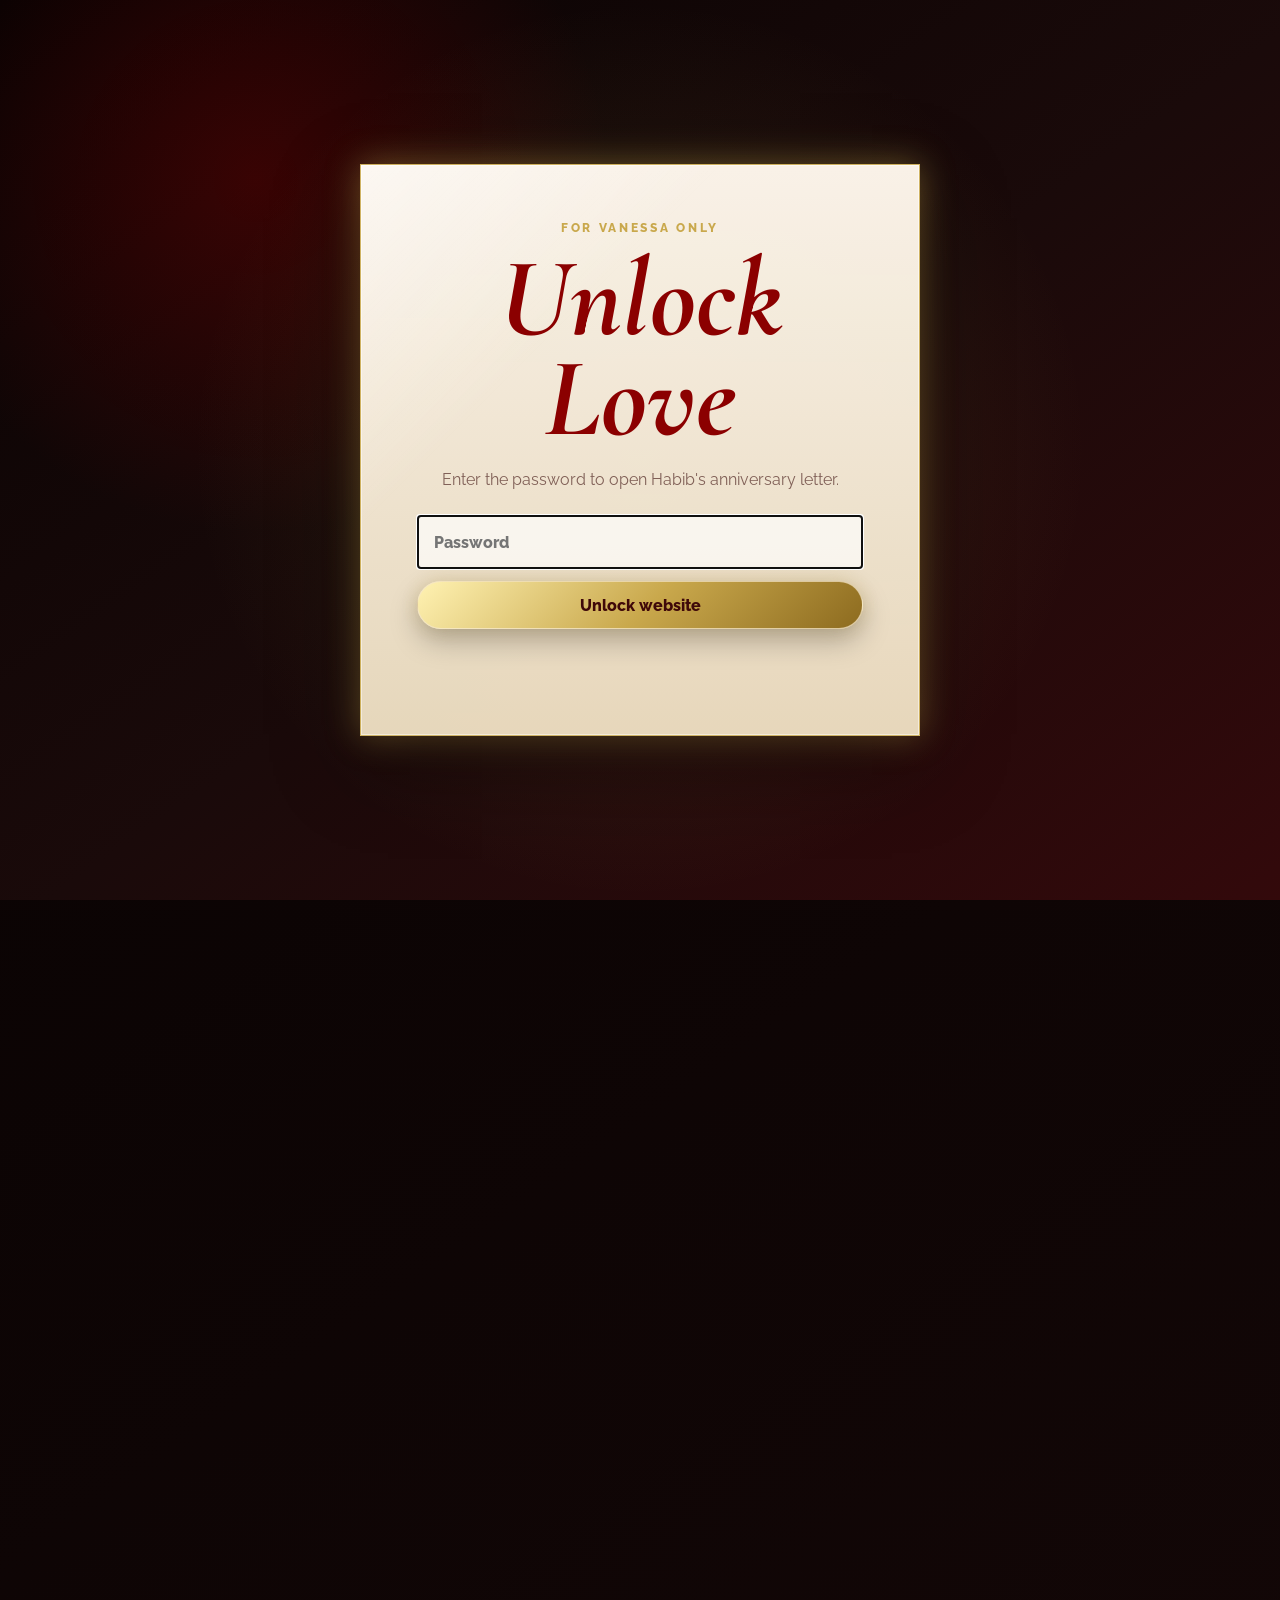
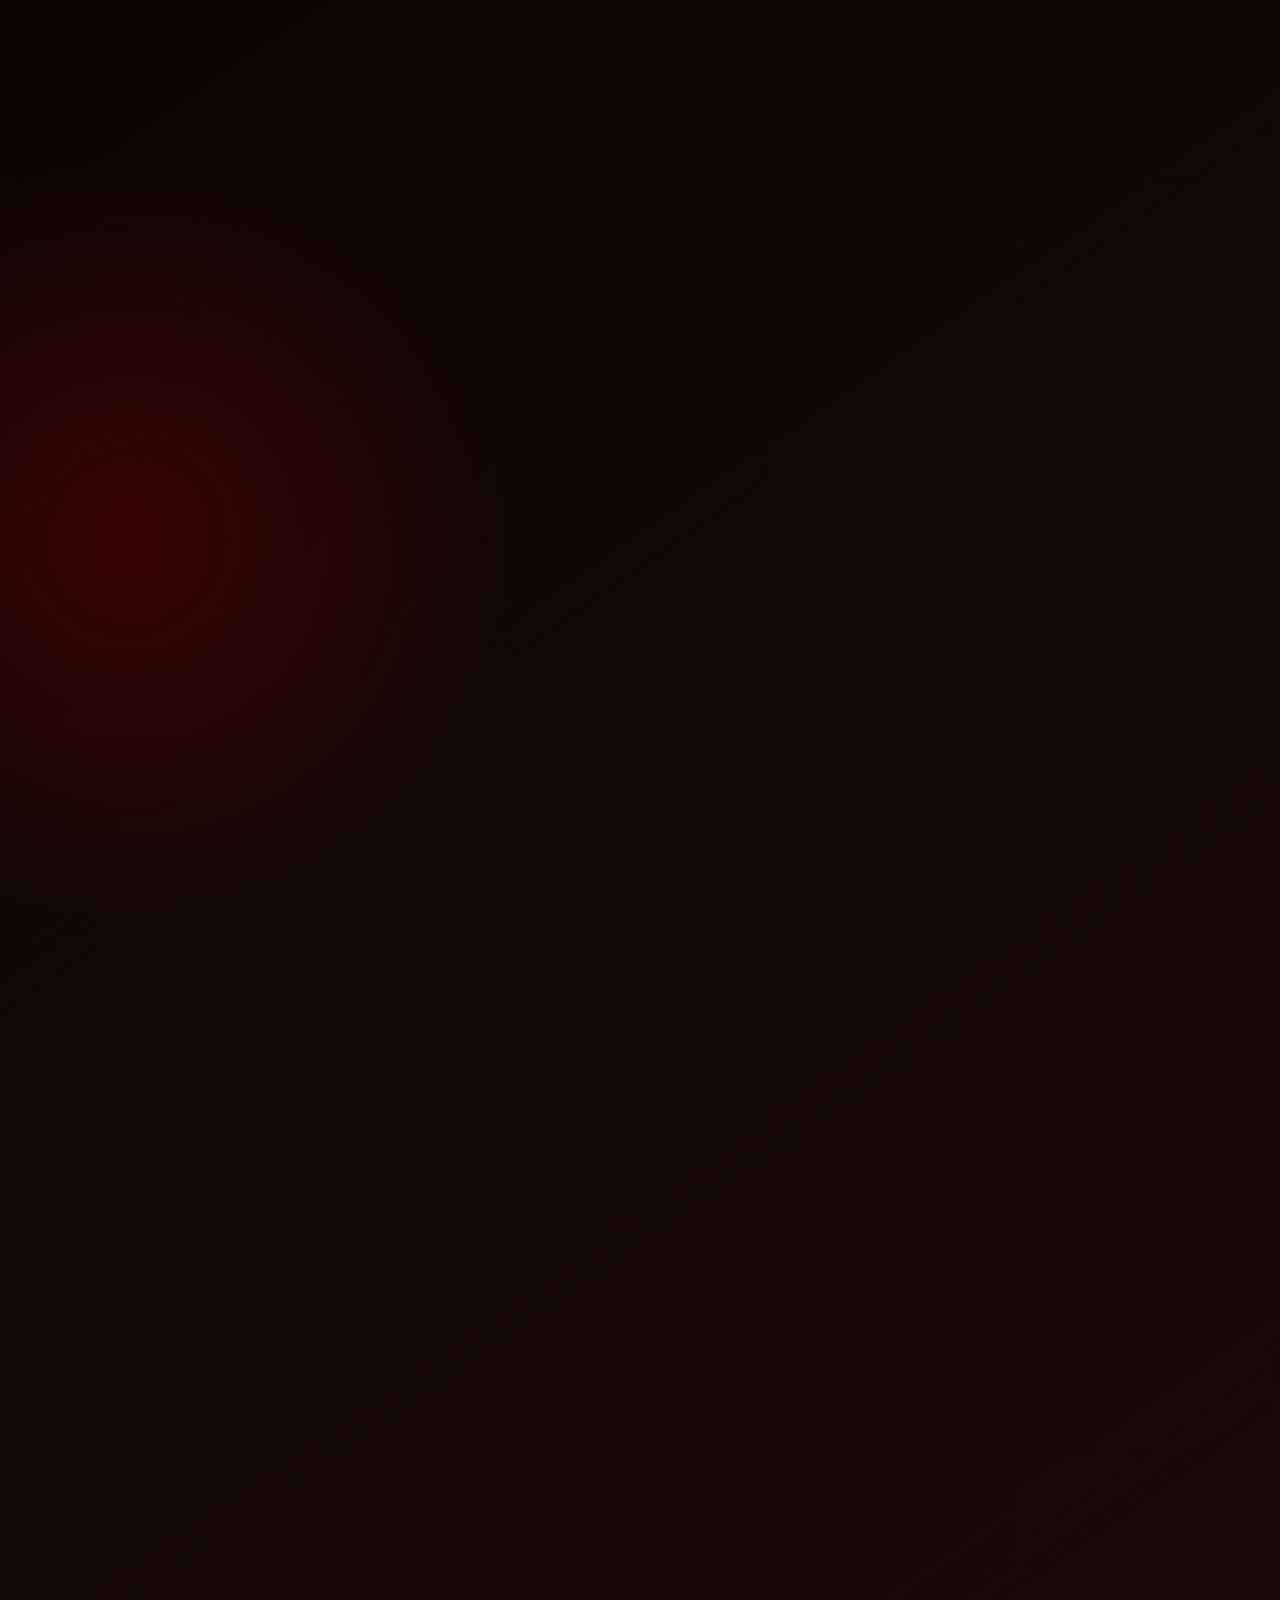
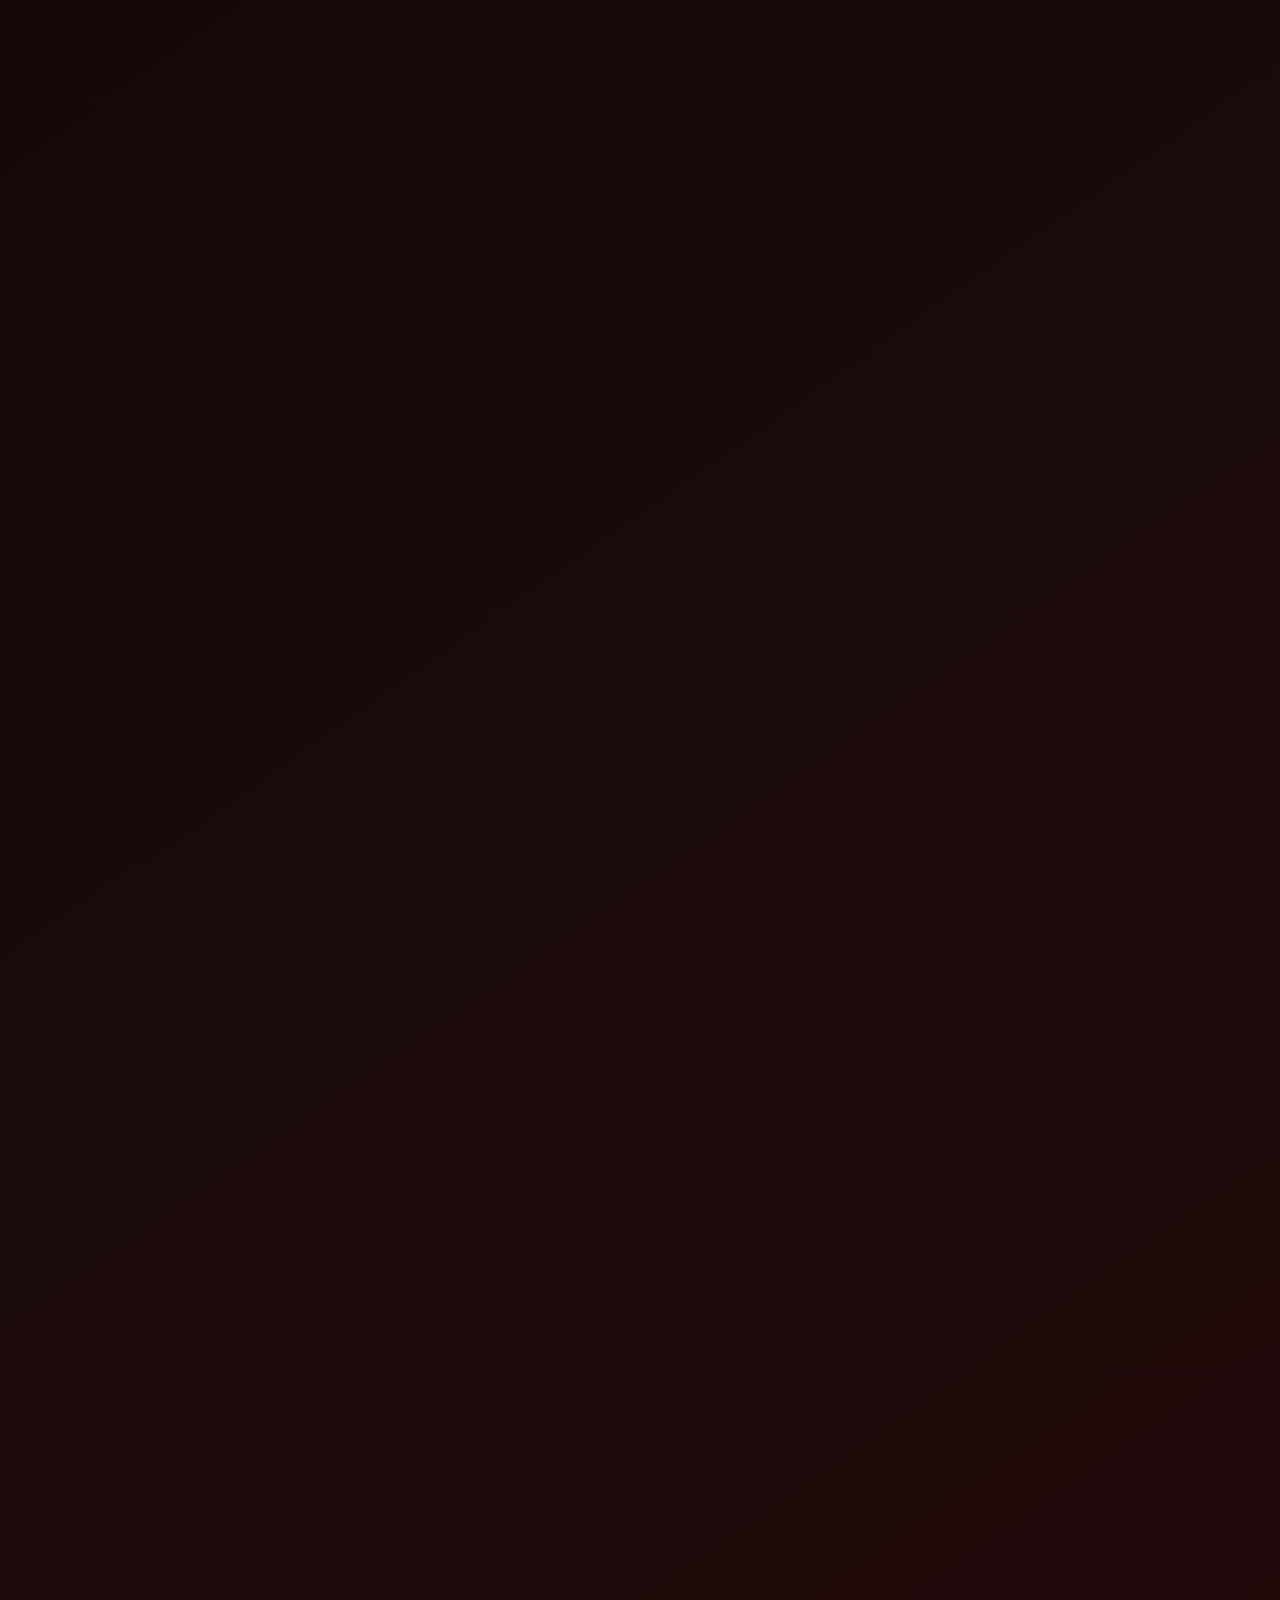
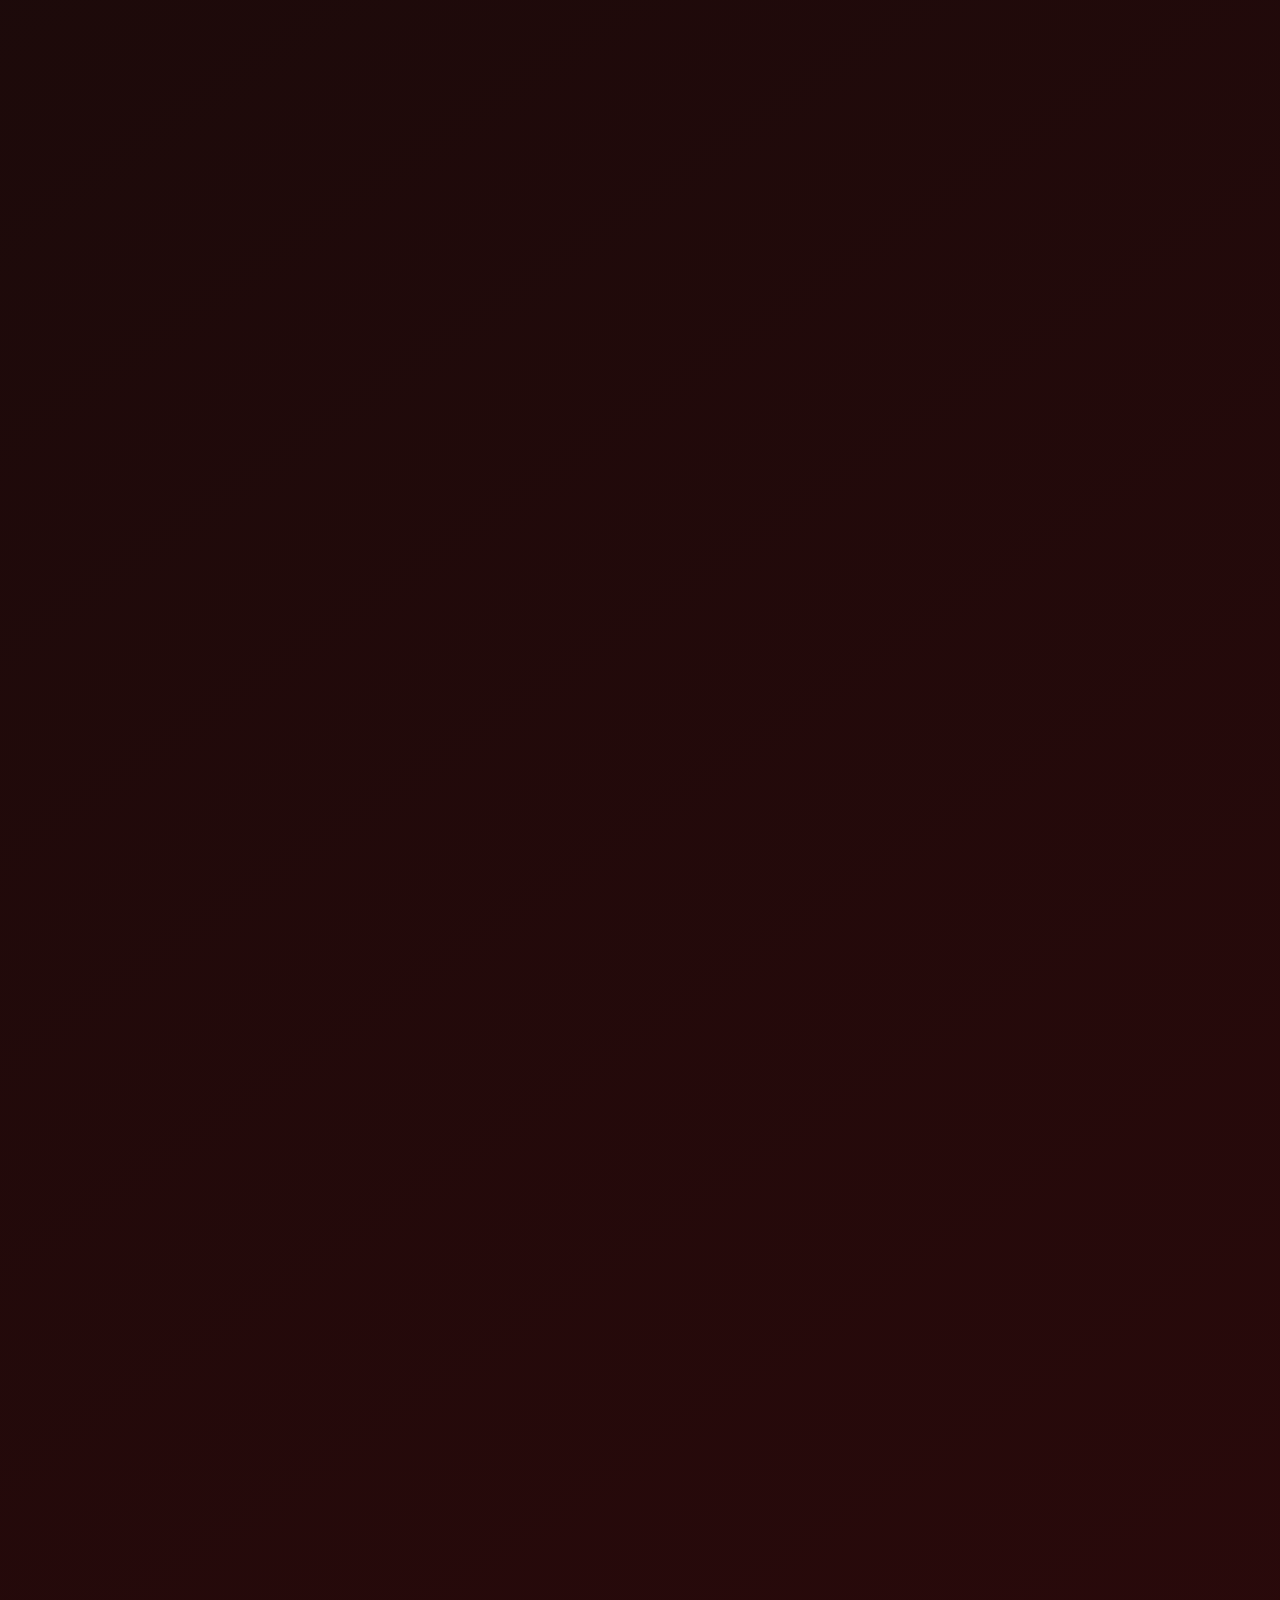
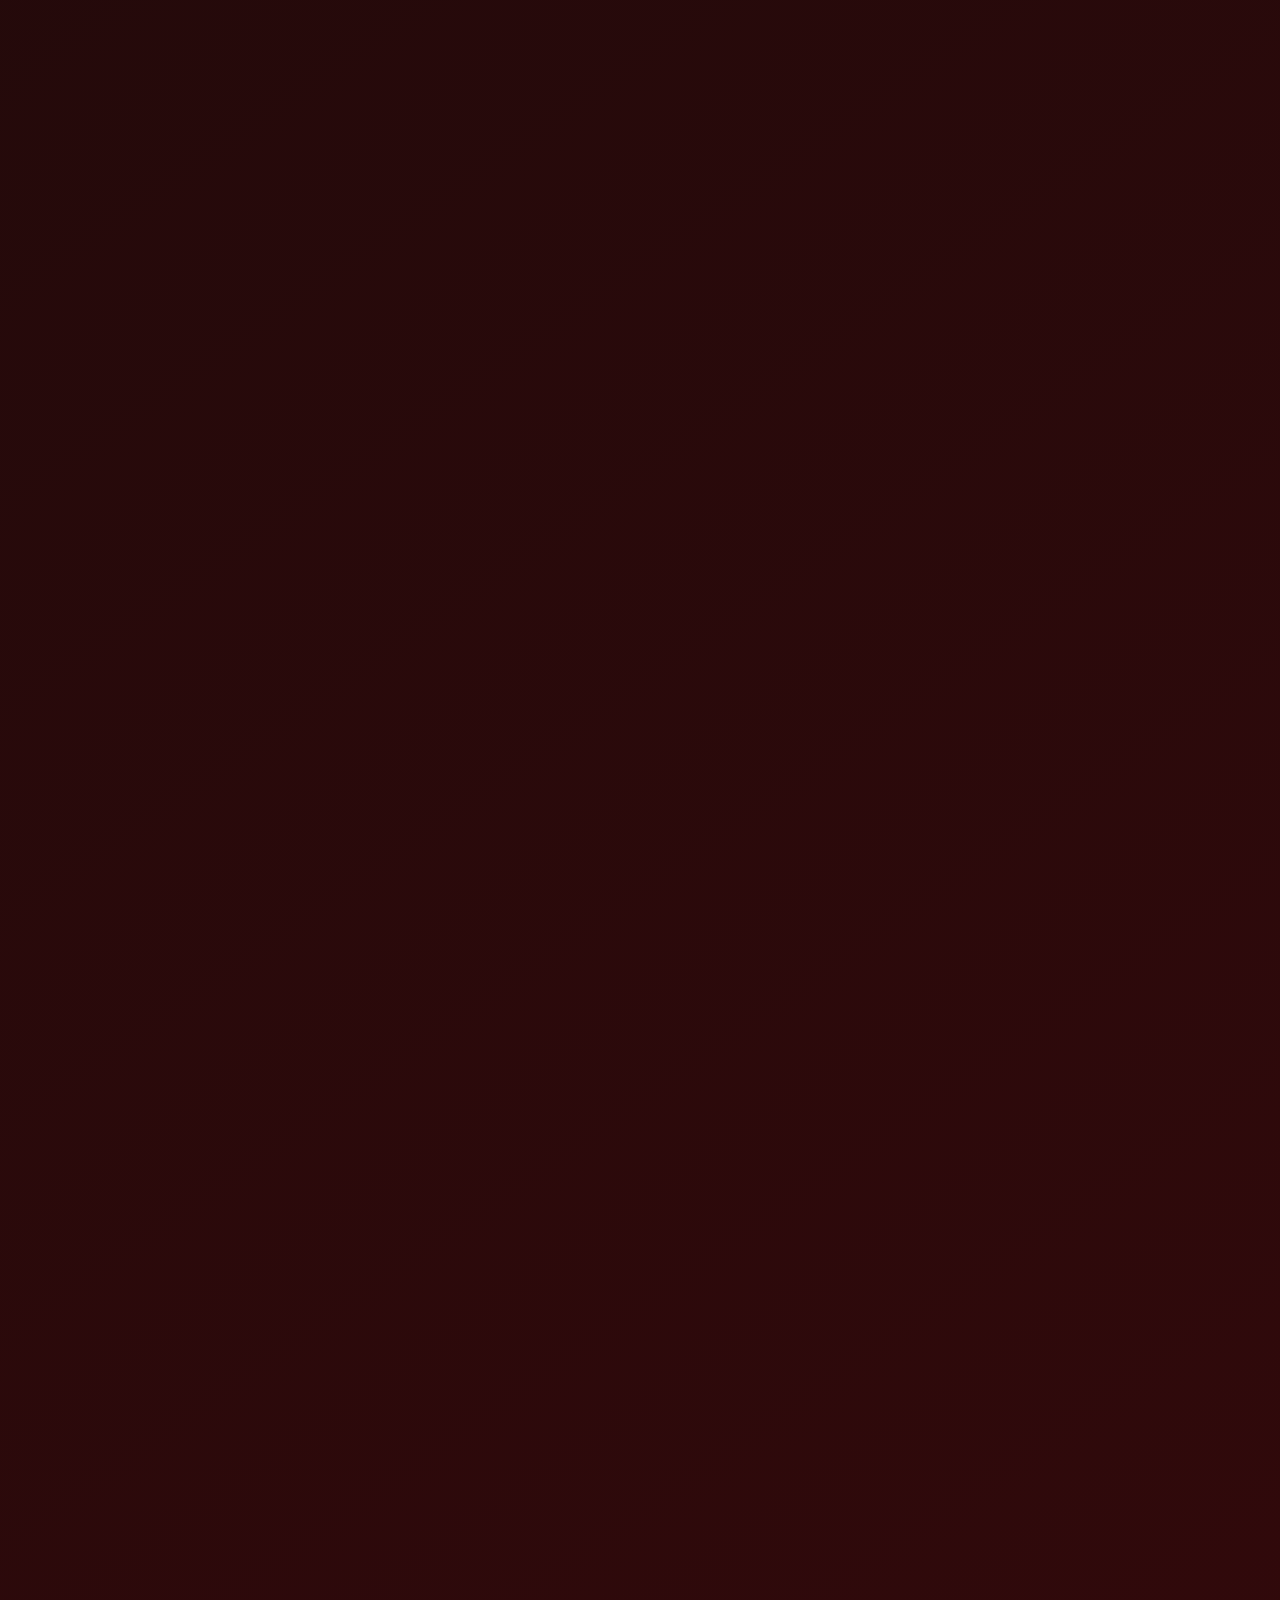
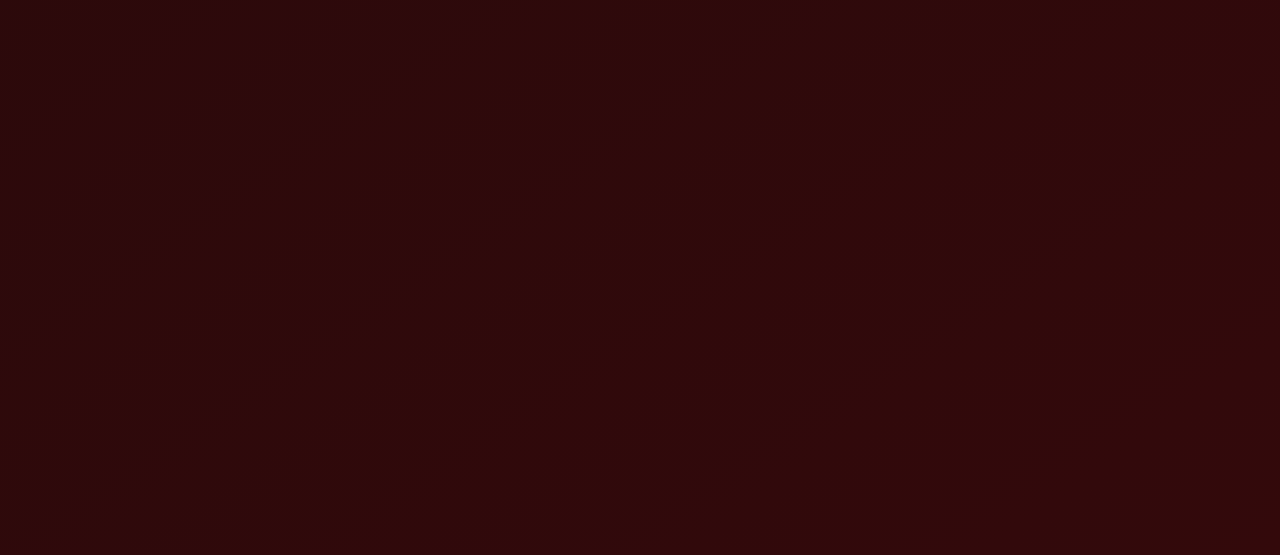
==== index.html @ c62f12e3 "Fix secret lock showing on every visit without 5 taps Removed localStorage persistence for the secre" ====
<!DOCTYPE html>
<html lang="en">
<head>
    <meta charset="UTF-8">
    <meta name="viewport" content="width=device-width, initial-scale=1.0">
    <meta name="theme-color" content="#1A0A0A">
    <title>For Vanessa</title>
    <link rel="preconnect" href="https://fonts.googleapis.com">
    <link rel="preconnect" href="https://fonts.gstatic.com" crossorigin>
    <link href="https://fonts.googleapis.com/css2?family=Cormorant+Garamond:ital,wght@0,500;0,600;0,700;1,600;1,700&family=Raleway:wght@400;500;600;700;800&display=swap" rel="stylesheet">
    <style>
        :root {
            --crimson: #8B0000;
            --crimson-soft: #a61718;
            --gold: #C9A84C;
            --gold-light: #f3db91;
            --champagne: #F5E6C8;
            --cream: #FDF6EC;
            --wine: #1A0A0A;
            --wine-soft: #2b0d0f;
            --ink: #4a1713;
            --muted: #806057;
            --shadow: 0 26px 80px rgba(0, 0, 0, 0.42);
            --card-shadow: 0 24px 70px rgba(47, 10, 10, 0.28);
            --gold-glow: 0 0 32px rgba(201, 168, 76, 0.48);
        }

        * {
            box-sizing: border-box;
            -webkit-tap-highlight-color: transparent;
        }

        html {
            scroll-behavior: smooth;
        }

        body {
            margin: 0;
            min-height: 100vh;
            color: var(--ink);
            font-family: "Raleway", system-ui, sans-serif;
            background:
                radial-gradient(circle at 50% 0%, rgba(201, 168, 76, 0.18), transparent 30rem),
                radial-gradient(circle at 10% 25%, rgba(139, 0, 0, 0.34), transparent 24rem),
                linear-gradient(145deg, #070202 0%, var(--wine) 45%, #33090b 100%);
            cursor: url("data:image/svg+xml,%3Csvg xmlns='http://www.w3.org/2000/svg' width='28' height='28' viewBox='0 0 28 28'%3E%3Cpath fill='%23C9A84C' stroke='%23F5E6C8' stroke-width='1' d='M14 24S4 18 4 10.5C4 6.8 6.3 4 9.6 4c2 0 3.5 1 4.4 2.4C14.9 5 16.4 4 18.4 4C21.7 4 24 6.8 24 10.5C24 18 14 24 14 24Z'/%3E%3C/svg%3E") 14 14, auto;
            overflow-x: hidden;
        }

        body::before,
        body::after {
            content: "";
            position: fixed;
            inset: 0;
            pointer-events: none;
        }

        body::before {
            z-index: -2;
            background:
                linear-gradient(90deg, rgba(255, 255, 255, 0.018) 1px, transparent 1px),
                linear-gradient(0deg, rgba(255, 255, 255, 0.014) 1px, transparent 1px);
            background-size: 44px 44px;
        }

        body::after {
            z-index: 50;
            background:
                radial-gradient(ellipse at center, transparent 42%, rgba(0, 0, 0, 0.48) 100%),
                linear-gradient(90deg, rgba(0, 0, 0, 0.25), transparent 18%, transparent 82%, rgba(0, 0, 0, 0.25));
            mix-blend-mode: multiply;
        }

        body.loaded #loader {
            opacity: 0;
            visibility: hidden;
        }

        body.gate-locked {
            overflow: hidden;
        }

        body.gate-locked .site,
        body.gate-locked .secret-lock,
        body.gate-locked .memory-fab,
        body.gate-locked .audio-toggle {
            opacity: 0;
            visibility: hidden;
            pointer-events: none;
        }

        body.gate-unlocked .gate-lock {
            opacity: 0;
            visibility: hidden;
            pointer-events: none;
        }

        h1,
        h2,
        h3,
        .serif {
            font-family: "Cormorant Garamond", Georgia, serif;
            letter-spacing: 0;
        }

        button,
        a,
        input,
        textarea {
            font: inherit;
        }

        button,
        a {
            cursor: inherit;
        }

        img,
        iframe {
            max-width: 100%;
        }

        .loader {
            position: fixed;
            inset: 0;
            z-index: 20000;
            display: grid;
            place-items: center;
            background: radial-gradient(circle at center, #3c080a, #080101 72%);
            transition: opacity 900ms ease, visibility 900ms ease;
        }

        .loader-inner {
            text-align: center;
            color: var(--gold);
            animation: breathe 2.4s ease-in-out infinite;
        }

        .loader-title {
            margin: 0;
            font: italic 700 clamp(3.4rem, 14vw, 9rem) / 0.9 "Cormorant Garamond", Georgia, serif;
            text-shadow: 0 0 34px rgba(201, 168, 76, 0.7);
        }

        .loader-line {
            width: min(280px, 58vw);
            height: 1px;
            margin: 22px auto 0;
            background: linear-gradient(90deg, transparent, var(--gold), transparent);
        }

        .gate-lock {
            position: fixed;
            inset: 0;
            z-index: 19000;
            display: flex;
            align-items: center;
            justify-content: center;
            padding: 18px;
            background:
                radial-gradient(circle at center, rgba(201,168,76,0.14), transparent 28rem),
                radial-gradient(circle at 20% 20%, rgba(139,0,0,0.34), transparent 22rem),
                linear-gradient(145deg, #070202 0%, var(--wine) 52%, #33090b 100%);
            transition: opacity 700ms ease, visibility 700ms ease;
        }

        .gate-card {
            width: min(560px, 100%);
            padding: clamp(28px, 7vw, 56px);
            border: 1px solid rgba(201,168,76,0.84);
            color: var(--ink);
            background:
                linear-gradient(135deg, rgba(255,255,255,0.45), transparent 32%),
                linear-gradient(180deg, rgba(253,246,236,0.98), rgba(245,230,200,0.93));
            box-shadow: var(--shadow), var(--gold-glow), inset 0 0 0 1px rgba(255,255,255,0.48);
            text-align: center;
        }

        .gate-title {
            margin: 0;
            color: var(--crimson);
            font: italic 700 clamp(3.2rem, 14vw, 7rem) / 0.9 "Cormorant Garamond", Georgia, serif;
        }

        .gate-copy {
            margin: 16px auto 22px;
            color: var(--muted);
            line-height: 1.7;
        }

        .scroll-progress {
            position: fixed;
            top: 0;
            left: 0;
            z-index: 10000;
            width: 0%;
            height: 4px;
            background: linear-gradient(90deg, var(--crimson), var(--gold), var(--gold-light));
            box-shadow: var(--gold-glow);
        }

        .particle-canvas {
            position: fixed;
            inset: 0;
            z-index: -1;
            width: 100%;
            height: 100%;
            pointer-events: none;
        }

        .site {
            position: relative;
            z-index: 2;
        }

        .hero {
            position: relative;
            min-height: 100svh;
            display: grid;
            place-items: center;
            padding: 84px 18px 42px;
            overflow: hidden;
            isolation: isolate;
        }

        .hero::before {
            content: "";
            position: absolute;
            inset: -8%;
            z-index: -2;
            background:
                linear-gradient(rgba(26, 10, 10, 0.28), rgba(26, 10, 10, 0.74)),
                radial-gradient(circle at 50% 37%, rgba(201, 168, 76, 0.24), transparent 30%),
                repeating-linear-gradient(106deg, rgba(255,255,255,0.04) 0 1px, transparent 1px 13px),
                linear-gradient(135deg, #26080a, #090202 58%, #3d080b);
            animation: kenBurns 28s ease-in-out infinite alternate;
        }

        .hero::after {
            content: "";
            position: absolute;
            inset: 22px;
            z-index: -1;
            border: 1px solid rgba(201, 168, 76, 0.76);
            box-shadow: inset 0 0 0 1px rgba(245, 230, 200, 0.22), var(--gold-glow);
            animation: candleFrame 4.8s ease-in-out infinite;
        }

        .hero-content {
            width: min(1050px, 100%);
            text-align: center;
            color: var(--cream);
        }

        .eyebrow {
            margin: 0 0 14px;
            color: var(--gold);
            font-size: 0.76rem;
            font-weight: 800;
            letter-spacing: 0.22em;
            text-transform: uppercase;
        }

        .hero-title {
            margin: 0;
            color: var(--gold);
            font: italic 700 clamp(5rem, 24vw, 16rem) / 0.78 "Cormorant Garamond", Georgia, serif;
            text-shadow: 0 0 22px rgba(201, 168, 76, 0.72), 0 18px 55px rgba(0, 0, 0, 0.65);
            animation: breathe 4.2s ease-in-out infinite;
            user-select: none;
        }

        .hero-subtitle {
            width: min(780px, 100%);
            margin: 24px auto 0;
            color: var(--champagne);
            font-size: clamp(1rem, 2.5vw, 1.35rem);
            line-height: 1.8;
            text-shadow: 0 2px 16px rgba(0, 0, 0, 0.8);
        }

        .countdown {
            display: grid;
            grid-template-columns: repeat(2, minmax(0, 1fr));
            gap: 10px;
            width: min(720px, 100%);
            margin: 34px auto 0;
        }

        .time-box {
            padding: 16px 10px;
            border: 1px solid rgba(201, 168, 76, 0.72);
            background: linear-gradient(180deg, rgba(253, 246, 236, 0.12), rgba(26, 10, 10, 0.48));
            box-shadow: inset 0 0 0 1px rgba(255,255,255,0.12), 0 18px 45px rgba(0,0,0,0.3);
        }

        .time-value {
            display: block;
            color: var(--gold-light);
            font: 700 clamp(2rem, 9vw, 4rem) / 1 "Cormorant Garamond", Georgia, serif;
        }

        .time-label {
            color: var(--champagne);
            font-size: 0.75rem;
            font-weight: 800;
            letter-spacing: 0.18em;
            text-transform: uppercase;
        }

        .anniversary-message {
            display: none;
            width: min(760px, 100%);
            margin: 30px auto 0;
            padding: 20px;
            color: var(--cream);
            border: 1px solid rgba(201, 168, 76, 0.82);
            background: rgba(139, 0, 0, 0.3);
            box-shadow: var(--gold-glow);
            font: italic 700 clamp(1.8rem, 8vw, 4.2rem) / 1.08 "Cormorant Garamond", Georgia, serif;
        }

        .anniversary-message.show {
            display: block;
            animation: riseIn 900ms ease both;
        }

        .hero-actions {
            display: flex;
            flex-wrap: wrap;
            justify-content: center;
            gap: 12px;
            margin-top: 34px;
        }

        .hero-jewel-strip {
            display: grid;
            grid-template-columns: repeat(3, minmax(0, 1fr));
            gap: 1px;
            width: min(820px, 100%);
            margin: 34px auto 0;
            border: 1px solid rgba(201,168,76,0.58);
            background: rgba(201,168,76,0.45);
            box-shadow: 0 22px 58px rgba(0,0,0,0.28), var(--gold-glow);
        }

        .hero-jewel {
            padding: 16px 10px;
            color: var(--champagne);
            background: linear-gradient(180deg, rgba(26,10,10,0.74), rgba(91,8,10,0.42));
            text-align: center;
        }

        .hero-jewel strong {
            display: block;
            color: var(--gold-light);
            font: italic 700 clamp(1.8rem, 6vw, 3.4rem) / 1 "Cormorant Garamond", Georgia, serif;
        }

        .hero-jewel span {
            display: block;
            margin-top: 6px;
            font-size: 0.7rem;
            font-weight: 900;
            letter-spacing: 0.14em;
            text-transform: uppercase;
        }

        .gold-button {
            display: inline-flex;
            align-items: center;
            justify-content: center;
            min-height: 48px;
            padding: 13px 22px;
            border: 1px solid rgba(245, 230, 200, 0.74);
            border-radius: 999px;
            color: #3f0809;
            background: linear-gradient(135deg, #fff2b2, var(--gold) 52%, #8d6b1f);
            box-shadow: 0 12px 28px rgba(0, 0, 0, 0.25), 0 0 18px rgba(201, 168, 76, 0.28);
            font-weight: 800;
            text-decoration: none;
            transition: transform 180ms ease, box-shadow 180ms ease, color 180ms ease, background 180ms ease;
        }

        .gold-button:hover,
        .gold-button:focus-visible {
            color: var(--cream);
            background: linear-gradient(135deg, #8b0000, #4e0507);
            box-shadow: 0 16px 34px rgba(0, 0, 0, 0.34), 0 0 25px rgba(201, 168, 76, 0.54);
            transform: translateY(-2px);
        }

        .gold-button:active,
        .gold-button.press {
            transform: translateY(4px) scale(0.98);
            box-shadow: inset 0 10px 22px rgba(0,0,0,0.36), 0 7px 18px rgba(0,0,0,0.22);
        }

        .audio-toggle,
        .memory-fab,
        .secret-lock {
            position: fixed;
            z-index: 9000;
            width: 50px;
            height: 50px;
            border-radius: 50%;
            border: 1px solid rgba(245, 230, 200, 0.78);
            color: #341010;
            background: radial-gradient(circle at 30% 22%, #fff0ba, var(--gold) 62%, #8c6c1e);
            box-shadow: 0 14px 34px rgba(0,0,0,0.42), 0 0 20px rgba(201,168,76,0.38);
            font-weight: 900;
        }

        .audio-toggle {
            right: 16px;
            bottom: 16px;
        }

        .memory-fab {
            right: 16px;
            bottom: 78px;
        }

        .secret-lock {
            right: 16px;
            top: 18px;
            opacity: 0;
            pointer-events: none;
            transform: translateY(-8px) scale(0.9);
            transition: opacity 260ms ease, transform 260ms ease;
        }

        .secret-lock.show {
            opacity: 1;
            pointer-events: auto;
            transform: translateY(0) scale(1);
        }

        .audio-toggle.is-playing {
            animation: goldPulse 1.8s ease-in-out infinite;
        }

        .wrap {
            width: min(1120px, calc(100% - 28px));
            margin: 0 auto;
        }

        .section {
            margin: 0 auto;
            padding: 34px 0;
        }

        .card {
            position: relative;
            overflow: hidden;
            padding: clamp(24px, 5vw, 54px);
            border: 1px solid rgba(201, 168, 76, 0.74);
            background:
                linear-gradient(135deg, rgba(255,255,255,0.45), transparent 32%),
                linear-gradient(180deg, rgba(253,246,236,0.98), rgba(245,230,200,0.93));
            box-shadow: var(--card-shadow), inset 0 0 0 1px rgba(255,255,255,0.48);
        }

        .card::before {
            content: "";
            position: absolute;
            inset: 14px;
            border: 1px solid rgba(201,168,76,0.28);
            pointer-events: none;
        }

        .section-title {
            margin: 0;
            color: var(--crimson);
            font: italic 700 clamp(2.5rem, 10vw, 5.6rem) / 0.95 "Cormorant Garamond", Georgia, serif;
            text-align: center;
            text-shadow: 0 1px 0 rgba(255,255,255,0.65);
        }

        .section-copy {
            width: min(790px, 100%);
            margin: 18px auto 0;
            color: var(--muted);
            font-size: clamp(1rem, 2.3vw, 1.16rem);
            line-height: 1.85;
            text-align: center;
        }

        .flourish {
            width: min(520px, 80vw);
            margin: 26px auto;
            color: var(--gold);
        }

        .flourish svg {
            display: block;
            width: 100%;
            height: 32px;
            filter: drop-shadow(0 0 12px rgba(201,168,76,0.55));
        }

        .reveal {
            opacity: 0;
            transform: translateY(34px) scale(0.985);
            filter: blur(4px);
            transition: opacity 900ms ease, transform 900ms cubic-bezier(.2,.8,.2,1), filter 900ms ease;
        }

        .reveal.is-visible {
            opacity: 1;
            transform: translateY(0) scale(1);
            filter: blur(0);
        }

        .grid {
            display: grid;
            gap: 18px;
        }

        .message-grid {
            margin-top: 28px;
            grid-template-columns: 1fr;
        }

        .mini-card {
            position: relative;
            padding: 22px;
            border: 1px solid rgba(201,168,76,0.55);
            background: rgba(255, 248, 233, 0.62);
            box-shadow: 0 16px 38px rgba(58,13,11,0.13);
        }

        .mini-card h3 {
            margin: 0 0 10px;
            color: var(--crimson);
            font-size: 2rem;
            line-height: 1;
        }

        .mini-card p {
            margin: 0;
            color: var(--muted);
            line-height: 1.7;
        }

        .certificate {
            margin-top: 30px;
            padding: clamp(24px, 5vw, 44px);
            border: 1px solid rgba(201,168,76,0.78);
            background:
                radial-gradient(circle at top, rgba(201,168,76,0.2), transparent 18rem),
                linear-gradient(180deg, #fff9ea, #efd9ac);
            box-shadow: inset 0 0 0 1px rgba(255,255,255,0.55), 0 18px 42px rgba(58,13,11,0.16);
            text-align: center;
        }

        .certificate-title {
            margin: 0;
            color: var(--crimson);
            font: italic 700 clamp(2.2rem, 8vw, 4.6rem) / 1 "Cormorant Garamond", Georgia, serif;
        }

        .certificate-copy {
            width: min(760px, 100%);
            margin: 14px auto 0;
            color: var(--muted);
            line-height: 1.8;
        }

        .certificate-seal {
            width: 92px;
            height: 92px;
            display: grid;
            place-items: center;
            margin: 24px auto 0;
            border-radius: 50%;
            color: #5b0607;
            background: radial-gradient(circle at 35% 25%, #fff2b2, var(--gold) 58%, #8d6b1f);
            box-shadow: 0 0 32px rgba(201,168,76,0.65), inset 0 -8px 16px rgba(0,0,0,0.18);
            font-size: 2.2rem;
        }

        .timeline {
            position: relative;
            display: grid;
            gap: 22px;
            margin-top: 34px;
        }

        .timeline::before {
            content: "";
            position: absolute;
            top: 0;
            bottom: 0;
            left: 18px;
            width: 2px;
            background: linear-gradient(var(--gold), rgba(201,168,76,0.3), var(--gold));
            box-shadow: var(--gold-glow);
        }

        .timeline-item {
            position: relative;
            padding-left: 46px;
        }

        .timeline-dot {
            position: absolute;
            left: 7px;
            top: 25px;
            width: 24px;
            height: 24px;
            border-radius: 50%;
            border: 2px solid var(--champagne);
            background: var(--gold);
            box-shadow: 0 0 22px rgba(201,168,76,0.8);
        }

        .timeline-card {
            padding: 22px;
            border: 1px solid rgba(201,168,76,0.68);
            background: linear-gradient(180deg, #fff9ea, #efd9ac);
            box-shadow: 0 18px 44px rgba(58,13,11,0.16);
        }

        .timeline-date {
            color: var(--gold);
            font-size: 0.76rem;
            font-weight: 900;
            letter-spacing: 0.16em;
            text-transform: uppercase;
        }

        .timeline-card h3 {
            margin: 8px 0 8px;
            color: var(--crimson);
            font-size: 2.3rem;
            line-height: 1;
        }

        .timeline-card p {
            margin: 0;
            color: var(--muted);
            line-height: 1.65;
        }

        .meter-shell {
            margin: 26px auto 0;
            width: min(760px, 100%);
        }

        .meter-track {
            position: relative;
            height: 28px;
            padding: 4px;
            border-radius: 999px;
            border: 1px solid rgba(201,168,76,0.86);
            background: linear-gradient(180deg, #3d0709, #150303);
            overflow: visible;
        }

        .meter-fill {
            position: relative;
            width: 0%;
            height: 100%;
            border-radius: inherit;
            background: linear-gradient(90deg, #7e0508, #d4ae4d 62%, #fff0ad);
            box-shadow: 0 0 18px rgba(201,168,76,0.72);
            transition: width 500ms ease;
        }

        .meter-fill::after {
            content: "♥";
            position: absolute;
            right: -17px;
            top: 50%;
            width: 34px;
            height: 34px;
            display: grid;
            place-items: center;
            border-radius: 50%;
            color: #ffe6d4;
            background: radial-gradient(circle at 35% 30%, #ff7781, #8b0000 58%, #430305);
            border: 1px solid rgba(245,230,200,0.9);
            transform: translateY(-50%);
            box-shadow: 0 0 22px rgba(139,0,0,0.88), 0 0 30px rgba(201,168,76,0.6);
        }

        .meter-label {
            margin: 16px 0 0;
            color: var(--crimson);
            font-weight: 800;
            text-align: center;
        }

        .controls {
            display: flex;
            flex-wrap: wrap;
            justify-content: center;
            gap: 12px;
            margin-top: 22px;
        }

        .interactive-grid {
            grid-template-columns: 1fr;
            align-items: stretch;
        }

        .wax-seal {
            width: 176px;
            height: 176px;
            margin: 30px auto 0;
            border-radius: 50%;
            border: 2px solid rgba(201,168,76,0.78);
            color: var(--cream);
            background: radial-gradient(circle at 50% 42%, #a30c10, #650407 58%, #2a0304);
            box-shadow: inset 0 -16px 26px rgba(0,0,0,0.25), 0 18px 40px rgba(0,0,0,0.35), var(--gold-glow);
            font: italic 700 2.1rem/1 "Cormorant Garamond", Georgia, serif;
            transition: transform 180ms ease;
        }

        .wax-seal.crack {
            animation: waxCrack 850ms ease both;
        }

        .forever-note {
            display: none;
            margin: 20px 0 0;
            color: var(--crimson);
            font: italic 700 2rem / 1.15 "Cormorant Garamond", Georgia, serif;
            text-align: center;
        }

        .forever-note.show {
            display: block;
            animation: riseIn 600ms ease both;
        }

        .hug-button {
            min-width: min(100%, 270px);
            min-height: 70px;
            margin-top: 28px;
            border-radius: 999px;
            color: var(--cream);
            background: linear-gradient(180deg, #9d1115, #570507);
            border-color: rgba(201,168,76,0.8);
            box-shadow: inset 0 8px 13px rgba(255,255,255,0.12), inset 0 -9px 16px rgba(0,0,0,0.38), 0 16px 34px rgba(0,0,0,0.35);
        }

        .hug-milestone {
            min-height: 72px;
            margin-top: 18px;
            padding: 16px;
            border: 1px solid rgba(201,168,76,0.55);
            background: rgba(255, 248, 233, 0.62);
            color: var(--muted);
            line-height: 1.65;
            text-align: center;
        }

        .envelope {
            position: relative;
            width: min(420px, 100%);
            min-height: 240px;
            margin: 30px auto 0;
            display: grid;
            place-items: center;
            border: 1px solid rgba(201,168,76,0.85);
            background: linear-gradient(145deg, #7f0709, #2c0305);
            box-shadow: 0 18px 45px rgba(0,0,0,0.38), var(--gold-glow);
            overflow: hidden;
        }

        .envelope::before,
        .envelope::after {
            content: "";
            position: absolute;
            inset: 0;
            background: linear-gradient(135deg, transparent 49%, rgba(245,230,200,0.16) 50%, transparent 51%);
        }

        .envelope-seal {
            position: relative;
            z-index: 2;
            width: 70px;
            height: 70px;
            display: grid;
            place-items: center;
            border-radius: 50%;
            color: #6f0306;
            background: radial-gradient(circle at 35% 25%, #f5d98b, var(--gold) 55%, #8a6b21);
            box-shadow: 0 0 24px rgba(201,168,76,0.72);
            font-size: 2rem;
        }

        .letter-paper {
            display: none;
            margin-top: 24px;
            padding: 24px;
            border: 1px solid rgba(201,168,76,0.62);
            background: linear-gradient(180deg, #fff9ea, #efd9ac);
            color: var(--muted);
            line-height: 1.85;
            box-shadow: 0 18px 40px rgba(58,13,11,0.16);
        }

        .letter-paper.show {
            display: block;
            animation: unfold 820ms ease both;
            transform-origin: top center;
        }

        .reason-wall {
            display: grid;
            grid-template-columns: repeat(2, minmax(0, 1fr));
            gap: 12px;
            margin-top: 28px;
            perspective: 1200px;
        }

        .reason-card {
            min-height: 150px;
            border: 0;
            background: transparent;
            padding: 0;
            transform-style: preserve-3d;
        }

        .reason-card-inner {
            position: relative;
            display: block;
            width: 100%;
            min-height: 150px;
            transform-style: preserve-3d;
            transition: transform 760ms cubic-bezier(.2,.8,.2,1);
        }

        .reason-card.is-flipped .reason-card-inner {
            transform: rotateY(180deg);
        }

        .reason-front,
        .reason-back {
            position: absolute;
            inset: 0;
            display: grid;
            place-items: center;
            padding: 15px;
            border: 1px solid rgba(201,168,76,0.82);
            backface-visibility: hidden;
            box-shadow: 0 18px 38px rgba(58,13,11,0.18), inset 0 0 0 1px rgba(255,255,255,0.45);
        }

        .reason-front {
            color: var(--gold);
            background: linear-gradient(145deg, #4b0608, #130202);
            font: italic 700 2.4rem/1 "Cormorant Garamond", Georgia, serif;
        }

        .reason-back {
            transform: rotateY(180deg);
            color: #4f1b16;
            background: linear-gradient(180deg, #fff9ea, #efd9ac);
            font-size: 0.94rem;
            line-height: 1.45;
        }

        .poem-display {
            min-height: 220px;
            margin-top: 26px;
            padding: 24px;
            border: 1px solid rgba(201,168,76,0.62);
            background:
                linear-gradient(90deg, rgba(112,54,16,0.12), transparent 10%, transparent 90%, rgba(112,54,16,0.12)),
                linear-gradient(180deg, #fff8e9, #ead6ad);
            color: var(--crimson);
            font: italic 600 1.55rem / 1.55 "Cormorant Garamond", Georgia, serif;
            text-align: center;
        }

        .poem-display.unfurl {
            animation: unfold 820ms ease both;
            transform-origin: top center;
        }

        .date-jar {
            margin: 26px auto 0;
            color: var(--gold);
            font-size: 6rem;
            text-align: center;
            text-shadow: 0 0 18px rgba(201,168,76,0.75);
            filter: drop-shadow(0 14px 16px rgba(0,0,0,0.3));
        }

        .date-jar.shimmer {
            animation: jarShimmer 800ms ease both;
        }

        .date-card {
            min-height: 120px;
            margin-top: 18px;
            padding: 20px;
            border: 1px solid rgba(201,168,76,0.62);
            background: linear-gradient(180deg, #fff9ea, #efd9ac);
            color: var(--muted);
            line-height: 1.7;
            text-align: center;
            box-shadow: 0 18px 40px rgba(58,13,11,0.16);
        }

        .quiz-box {
            margin-top: 28px;
            text-align: center;
        }

        .quiz-question {
            color: var(--crimson);
            font: italic 700 clamp(1.9rem, 7vw, 3.4rem) / 1 "Cormorant Garamond", Georgia, serif;
        }

        .quiz-options {
            display: grid;
            gap: 12px;
            margin-top: 24px;
        }

        .quiz-message {
            min-height: 32px;
            margin-top: 18px;
            color: var(--muted);
            font-weight: 800;
        }

        .shake {
            animation: shake 420ms ease both;
        }

        .secret-panel,
        .modal {
            position: fixed;
            inset: 0;
            z-index: 15000;
            display: none;
            align-items: center;
            justify-content: center;
            padding: 18px;
            background: rgba(12, 2, 2, 0.82);
            backdrop-filter: blur(8px);
        }

        .secret-panel.show,
        .modal.show {
            display: flex;
            animation: fadeIn 280ms ease both;
        }

        .secret-content,
        .modal-content {
            position: relative;
            width: min(960px, 100%);
            max-height: 90svh;
            overflow: auto;
            padding: clamp(24px, 5vw, 52px);
            border: 1px solid rgba(201,168,76,0.82);
            color: var(--ink);
            background: linear-gradient(180deg, #fff9ea, #efd9ac);
            box-shadow: var(--shadow), var(--gold-glow);
            animation: slideSecret 600ms cubic-bezier(.2,.8,.2,1) both;
        }

        .close-button {
            position: absolute;
            top: 12px;
            right: 12px;
            width: 42px;
            height: 42px;
            border-radius: 50%;
            border: 1px solid rgba(201,168,76,0.7);
            color: var(--cream);
            background: var(--crimson);
        }

        .secret-letter {
            margin-top: 18px;
            color: var(--muted);
            line-height: 1.86;
        }

        .secret-letter p:first-child::first-letter {
            float: left;
            padding: 0 8px 0 0;
            color: var(--crimson);
            font: italic 700 5rem / 0.82 "Cormorant Garamond", Georgia, serif;
        }

        .video-frame {
            margin-top: 24px;
            overflow: hidden;
            border: 1px solid rgba(201,168,76,0.7);
            box-shadow: 0 18px 42px rgba(58,13,11,0.2);
            aspect-ratio: 16 / 9;
        }

        .video-frame iframe {
            width: 100%;
            height: 100%;
            border: 0;
        }

        .song-grid {
            display: grid;
            gap: 18px;
            margin-top: 26px;
        }

        .song-card {
            padding: 16px;
            border: 1px solid rgba(201,168,76,0.62);
            background: rgba(255,255,255,0.28);
            box-shadow: 0 14px 32px rgba(58,13,11,0.12);
        }

        .song-caption {
            margin: 12px 0 0;
            color: var(--crimson);
            font-weight: 800;
            line-height: 1.5;
            text-align: center;
        }

        .promise-gallery {
            display: grid;
            gap: 12px;
            margin-top: 26px;
        }

        .promise-card {
            position: relative;
            min-height: 145px;
            padding: 22px;
            border: 1px solid rgba(201,168,76,0.68);
            color: var(--cream);
            background:
                radial-gradient(circle at top left, rgba(201,168,76,0.28), transparent 50%),
                linear-gradient(145deg, #4b0608, #130202);
            box-shadow: 0 20px 44px rgba(58,13,11,0.22), inset 0 0 0 1px rgba(255,255,255,0.08);
            overflow: hidden;
        }

        .promise-card::after {
            content: "";
            position: absolute;
            inset: -80% -30%;
            background: linear-gradient(110deg, transparent 42%, rgba(255,255,255,0.16) 50%, transparent 58%);
            transform: translateX(-45%);
            animation: cardShine 5.5s ease-in-out infinite;
        }

        .promise-card strong {
            display: block;
            position: relative;
            z-index: 1;
            color: var(--gold-light);
            font: italic 700 2.2rem / 1 "Cormorant Garamond", Georgia, serif;
        }

        .promise-card span {
            display: block;
            position: relative;
            z-index: 1;
            margin-top: 10px;
            color: var(--champagne);
            line-height: 1.65;
        }

        .crown-reveal {
            margin-top: 28px;
            text-align: center;
        }

        .crown-button {
            width: 138px;
            height: 138px;
            border-radius: 50%;
            border: 2px solid rgba(245,230,200,0.86);
            color: #4d0506;
            background: radial-gradient(circle at 35% 25%, #fff3bb, var(--gold) 58%, #8d6b1f);
            box-shadow: 0 22px 48px rgba(0,0,0,0.32), 0 0 32px rgba(201,168,76,0.72);
            font-size: 3.2rem;
            animation: goldPulse 2.2s ease-in-out infinite;
        }

        .final-message {
            display: none;
            margin-top: 22px;
            padding: 24px;
            border: 1px solid rgba(201,168,76,0.74);
            color: var(--crimson);
            background: rgba(255,255,255,0.36);
            box-shadow: 0 18px 42px rgba(58,13,11,0.14);
            font: italic 700 clamp(2rem, 7vw, 4rem) / 1.05 "Cormorant Garamond", Georgia, serif;
        }

        .final-message.show {
            display: block;
            animation: riseIn 700ms ease both;
        }

        .vow {
            margin-top: 26px;
            padding: 22px;
            border: 1px solid rgba(139,0,0,0.34);
            color: var(--crimson);
            background: rgba(255,255,255,0.34);
            font: italic 700 clamp(1.8rem, 6vw, 3.5rem) / 1.08 "Cormorant Garamond", Georgia, serif;
            text-align: center;
        }

        .memory-form {
            display: grid;
            gap: 12px;
            margin-top: 18px;
        }

        .memory-input {
            min-height: 120px;
            resize: vertical;
            padding: 14px;
            border: 1px solid rgba(201,168,76,0.72);
            color: var(--ink);
            background: rgba(255,255,255,0.58);
        }

        .password-input {
            width: 100%;
            min-height: 54px;
            padding: 0 16px;
            border: 1px solid rgba(201,168,76,0.72);
            color: var(--ink);
            background: rgba(255,255,255,0.68);
            font-weight: 800;
        }

        .password-hint,
        .password-error {
            margin: 14px auto 0;
            color: var(--muted);
            line-height: 1.65;
            text-align: center;
        }

        .password-error {
            min-height: 24px;
            color: var(--crimson);
            font-weight: 800;
        }

        .footer {
            margin-top: 34px;
            padding: clamp(60px, 9vw, 96px) 18px;
            border-top: 1px solid rgba(201,168,76,0.46);
            color: var(--champagne);
            background:
                radial-gradient(circle at center top, rgba(201,168,76,0.17), transparent 32%),
                linear-gradient(180deg, rgba(26,10,10,0.18), rgba(0,0,0,0.64));
            text-align: center;
        }

        .footer strong {
            display: block;
            color: var(--gold);
            font: italic 700 clamp(2.4rem, 10vw, 5.4rem) / 1 "Cormorant Garamond", Georgia, serif;
        }

        .footer p {
            max-width: 780px;
            margin: 18px auto 0;
            line-height: 1.8;
        }

        .pulse-heart {
            display: inline-block;
            color: var(--gold);
            animation: breathe 1.8s ease-in-out infinite;
        }

        .burst-piece {
            position: fixed;
            z-index: 17000;
            pointer-events: none;
            color: var(--gold);
            text-shadow: 0 0 12px rgba(201,168,76,0.8);
            animation: burst 1400ms ease-out forwards;
        }

        @media (min-width: 720px) {
            .countdown {
                grid-template-columns: repeat(4, minmax(0, 1fr));
            }

            .message-grid,
            .interactive-grid,
            .song-grid,
            .promise-gallery {
                grid-template-columns: repeat(2, minmax(0, 1fr));
            }

            .song-card:first-child {
                grid-column: 1 / -1;
            }

            .reason-wall {
                grid-template-columns: repeat(4, minmax(0, 1fr));
            }

            .timeline::before {
                left: 50%;
                transform: translateX(-50%);
            }

            .timeline-item {
                width: 50%;
                padding-left: 0;
            }

            .timeline-item:nth-child(odd) {
                padding-right: 34px;
                text-align: right;
            }

            .timeline-item:nth-child(even) {
                margin-left: 50%;
                padding-left: 34px;
            }

            .timeline-dot {
                left: auto;
                right: -12px;
            }

            .timeline-item:nth-child(even) .timeline-dot {
                left: -12px;
                right: auto;
            }
        }

        @media (prefers-reduced-motion: reduce) {
            *,
            *::before,
            *::after {
                animation-duration: 0.01ms !important;
                animation-iteration-count: 1 !important;
                scroll-behavior: auto !important;
                transition-duration: 0.01ms !important;
            }
        }

        @keyframes breathe {
            0%, 100% { transform: scale(1); opacity: 0.92; }
            50% { transform: scale(1.035); opacity: 1; }
        }

        @keyframes kenBurns {
            from { transform: scale(1) translate3d(-1%, -1%, 0); }
            to { transform: scale(1.1) translate3d(1.5%, 1%, 0); }
        }

        @keyframes candleFrame {
            0%, 100% { opacity: 0.72; box-shadow: inset 0 0 0 1px rgba(245,230,200,0.2), 0 0 18px rgba(201,168,76,0.28); }
            45% { opacity: 1; box-shadow: inset 0 0 0 1px rgba(245,230,200,0.34), 0 0 36px rgba(201,168,76,0.58); }
        }

        @keyframes riseIn {
            from { opacity: 0; transform: translateY(20px); }
            to { opacity: 1; transform: translateY(0); }
        }

        @keyframes fadeIn {
            from { opacity: 0; }
            to { opacity: 1; }
        }

        @keyframes slideSecret {
            from { opacity: 0; transform: translateY(34px) scale(0.96); }
            to { opacity: 1; transform: translateY(0) scale(1); }
        }

        @keyframes waxCrack {
            0% { transform: scale(1); filter: brightness(1); }
            35% { transform: scale(0.94) rotate(-1deg); filter: brightness(0.9); }
            56% { transform: scale(1.08) rotate(1deg); filter: brightness(1.35); }
            100% { transform: scale(1); filter: brightness(1); }
        }

        @keyframes unfold {
            from { opacity: 0.4; transform: scaleY(0.08); }
            to { opacity: 1; transform: scaleY(1); }
        }

        @keyframes jarShimmer {
            0%, 100% { filter: drop-shadow(0 14px 16px rgba(0,0,0,0.3)); transform: rotate(0deg); }
            25% { filter: drop-shadow(0 0 22px rgba(201,168,76,0.85)); transform: rotate(-4deg); }
            55% { transform: rotate(4deg) scale(1.05); }
        }

        @keyframes goldPulse {
            0%, 100% { box-shadow: 0 0 18px rgba(201,168,76,0.35), inset 0 0 18px rgba(201,168,76,0.18); }
            50% { box-shadow: 0 0 36px rgba(201,168,76,0.78), inset 0 0 26px rgba(201,168,76,0.34); }
        }

        @keyframes shake {
            0%, 100% { transform: translateX(0); }
            20% { transform: translateX(-8px); }
            40% { transform: translateX(7px); }
            60% { transform: translateX(-5px); }
            80% { transform: translateX(4px); }
        }

        @keyframes burst {
            from { opacity: 1; transform: translate3d(0, 0, 0) rotate(0deg) scale(1); }
            to { opacity: 0; transform: translate3d(var(--x), var(--y), 0) rotate(var(--r)) scale(0.45); }
        }

        @keyframes cardShine {
            0%, 48% { transform: translateX(-55%) rotate(8deg); opacity: 0; }
            56% { opacity: 1; }
            70%, 100% { transform: translateX(55%) rotate(8deg); opacity: 0; }
        }
    </style>
</head>
<body class="gate-locked">
    <div class="loader" id="loader" aria-hidden="true">
        <div class="loader-inner">
            <p class="loader-title">For Vanessa 💖</p>
            <div class="loader-line"></div>
        </div>
    </div>

    <section class="gate-lock" id="websiteGate" aria-label="Password required">
        <div class="gate-card">
            <p class="eyebrow">For Vanessa only</p>
            <h1 class="gate-title">Unlock Love</h1>
            <p class="gate-copy">Enter the password to open Habib's anniversary letter.</p>
            <form class="memory-form" id="websiteGateForm">
                <input class="password-input" id="websiteGateInput" type="password" autocomplete="off" placeholder="Password" required>
                <button class="gold-button" type="submit">Unlock website</button>
                <div class="password-error" id="websiteGateError" aria-live="polite"></div>
            </form>
        </div>
    </section>

    <canvas class="particle-canvas" id="particleCanvas" aria-hidden="true"></canvas>
    <div class="scroll-progress" id="scrollProgress"></div>
    <button class="secret-lock" id="secretLock" type="button" aria-label="Open the secret lock">🔒</button>
    <button class="memory-fab" id="memoryFab" type="button" aria-label="Add a secret memory">✦</button>
    <button class="audio-toggle" id="audioToggle" type="button" aria-label="Set the mood" aria-pressed="false" title="Set the mood 🕯️">♪</button>

    <main class="site">
        <section class="hero" id="top">
            <div class="hero-content">
                <p class="eyebrow">A love letter for the woman who has my heart</p>
                <h1 class="hero-title" id="heroTitle">Vanessa</h1>
                <p class="hero-subtitle">Tomorrow, today, and every day after that, you are the answer my heart keeps choosing.</p>
                <div class="countdown" id="countdown" aria-label="Countdown to our anniversary">
                    <div class="time-box"><span class="time-value" id="days">00</span><span class="time-label">days</span></div>
                    <div class="time-box"><span class="time-value" id="hours">00</span><span class="time-label">hours</span></div>
                    <div class="time-box"><span class="time-value" id="minutes">00</span><span class="time-label">minutes</span></div>
                    <div class="time-box"><span class="time-value" id="seconds">00</span><span class="time-label">seconds</span></div>
                </div>
                <div class="anniversary-message" id="anniversaryMessage">Happy Anniversary, my love. Every second with you is a gift. 💖 — Habib</div>
                <div class="hero-actions">
                    <a class="gold-button" href="#letter">Open my heart</a>
                    <a class="gold-button" href="#quiz">Play our little game</a>
                </div>
                <div class="hero-jewel-strip" aria-label="Anniversary promises">
                    <div class="hero-jewel"><strong>Always</strong><span>I stay</span></div>
                    <div class="hero-jewel"><strong>Only You</strong><span>I choose</span></div>
                    <div class="hero-jewel"><strong>Forever</strong><span>I love</span></div>
                </div>
            </div>
        </section>

        <div class="wrap">
            <div class="flourish" aria-hidden="true">
                <svg viewBox="0 0 640 42" fill="none"><path d="M10 21h220c36 0 46-16 61-16 17 0 20 32 38 32s21-32 38-32c15 0 25 16 61 16h202" stroke="currentColor" stroke-width="2"/><path d="M320 10c16 16 16 6 0 22-16-16-16-6 0-22Z" fill="currentColor"/></svg>
            </div>

            <section class="section card reveal" id="dedication">
                <p class="eyebrow">For the woman I adore</p>
                <h2 class="section-title">This is what my heart looks like when it thinks of you.</h2>
                <p class="section-copy">Vanessa, I wanted this page to feel like opening a door into every soft, serious, impossible-to-explain thing I carry for you. It is not perfect because a website cannot hold all of it, but every shimmer here is trying.</p>
                <div class="grid message-grid">
                    <article class="mini-card"><h3>Every Week</h3><p>Every time I see you, I remember that the best part of my life has a name.</p></article>
                    <article class="mini-card"><h3>Every Day</h3><p>I choose you in the quiet moments, in the busy ones, and in the seconds nobody else sees.</p></article>
                    <article class="mini-card"><h3>Every Dream</h3><p>When I picture my future, it has your laugh in it. It has your name. It has home.</p></article>
                    <article class="mini-card"><h3>Every Promise</h3><p>I am not loving you halfway. I am here with my whole heart, again and again.</p></article>
                </div>
                <div class="certificate">
                    <p class="eyebrow">Anniversary certificate</p>
                    <h3 class="certificate-title">Certified: Vanessa owns Habib's heart.</h3>
                    <p class="certificate-copy">Issued for one irreplaceable woman, valid for every ordinary morning, every hard day, every soft night, every anniversary, and every future version of us.</p>
                    <div class="certificate-seal" aria-hidden="true">♥</div>
                </div>
            </section>

            <div class="flourish" aria-hidden="true">
                <svg viewBox="0 0 640 42" fill="none"><path d="M10 21h220c36 0 46-16 61-16 17 0 20 32 38 32s21-32 38-32c15 0 25 16 61 16h202" stroke="currentColor" stroke-width="2"/><circle cx="320" cy="21" r="7" fill="currentColor"/></svg>
            </div>

            <section class="section card reveal" id="timelineSection">
                <p class="eyebrow">Our little forever, so far</p>
                <h2 class="section-title">Relationship Timeline</h2>
                <p class="section-copy">The placeholders are written gently so Habib can replace them later, but the feeling is already true: every chapter has been leading closer to you.</p>
                <div class="timeline" id="timeline"></div>
            </section>

            <div class="flourish" aria-hidden="true">
                <svg viewBox="0 0 640 42" fill="none"><path d="M10 21h220c36 0 46-16 61-16 17 0 20 32 38 32s21-32 38-32c15 0 25 16 61 16h202" stroke="currentColor" stroke-width="2"/><path d="M308 12h24v18h-24z" fill="currentColor"/></svg>
            </div>

            <section class="section card reveal" id="meter">
                <p class="eyebrow">Impossible to measure, still fun to try</p>
                <h2 class="section-title">Romance Meter</h2>
                <p class="section-copy">Every tap fills it with a little more of what is already overflowing.</p>
                <div class="meter-shell">
                    <div class="meter-track"><div class="meter-fill" id="meterFill"></div></div>
                    <p class="meter-label" id="meterLabel">0% full of Vanessa.</p>
                </div>
                <div class="controls">
                    <button class="gold-button" id="meterButton" type="button">Add more love</button>
                </div>
            </section>

            <div class="flourish" aria-hidden="true">
                <svg viewBox="0 0 640 42" fill="none"><path d="M10 21h220c36 0 46-16 61-16 17 0 20 32 38 32s21-32 38-32c15 0 25 16 61 16h202" stroke="currentColor" stroke-width="2"/><path d="M320 8l9 9-9 17-9-17 9-9Z" fill="currentColor"/></svg>
            </div>

            <section class="section grid interactive-grid">
                <article class="card reveal">
                    <p class="eyebrow">A seal for forever</p>
                    <h2 class="section-title">Tap for Forever</h2>
                    <button class="wax-seal" id="foreverButton" type="button">Forever</button>
                    <p class="forever-note" id="foreverNote">Opened. Sealed. Promised. Yours.</p>
                </article>
                <article class="card reveal">
                    <p class="eyebrow">For when I cannot hold you yet</p>
                    <h2 class="section-title">Virtual Hug</h2>
                    <div class="controls">
                        <button class="gold-button hug-button" id="hugButton" type="button">Send Vanessa a hug</button>
                    </div>
                    <div class="hug-milestone" id="hugText">0 hugs saved for Vanessa.</div>
                </article>
            </section>

            <div class="flourish" aria-hidden="true">
                <svg viewBox="0 0 640 42" fill="none"><path d="M10 21h220c36 0 46-16 61-16 17 0 20 32 38 32s21-32 38-32c15 0 25 16 61 16h202" stroke="currentColor" stroke-width="2"/><circle cx="303" cy="21" r="5" fill="currentColor"/><circle cx="337" cy="21" r="5" fill="currentColor"/></svg>
            </div>

            <section class="section card reveal" id="letter">
                <p class="eyebrow">A wax-sealed piece of me</p>
                <h2 class="section-title">Love Letter</h2>
                <button class="envelope" id="envelopeButton" type="button" aria-label="Open love letter">
                    <span class="envelope-seal">♥</span>
                </button>
                <div class="letter-paper" id="letterPaper">
                    My Vanessa, loving you has become the softest certainty in my life. You are in my prayers, my plans, my late-night thoughts, and the quiet smile I get when your name appears. I do not want a love that only sounds beautiful. I want to build one that is patient, loyal, honest, playful, and brave enough to keep choosing you in every season. Every time I see you, I feel it again: my heart knows exactly where it belongs.
                </div>
            </section>

            <div class="flourish" aria-hidden="true">
                <svg viewBox="0 0 640 42" fill="none"><path d="M10 21h220c36 0 46-16 61-16 17 0 20 32 38 32s21-32 38-32c15 0 25 16 61 16h202" stroke="currentColor" stroke-width="2"/><path d="M320 9c10 8 18 14 0 25-18-11-10-17 0-25Z" fill="currentColor"/></svg>
            </div>

            <section class="section card reveal" id="reasons">
                <p class="eyebrow">Fourteen little truths</p>
                <h2 class="section-title">Reasons I Love You</h2>
                <p class="section-copy" id="reasonCounter">0 of 14 revealed</p>
                <div class="reason-wall" id="reasonWall"></div>
                <div class="controls">
                    <button class="gold-button" id="reasonButton" type="button">Reveal a reason</button>
                </div>
            </section>

            <div class="flourish" aria-hidden="true">
                <svg viewBox="0 0 640 42" fill="none"><path d="M10 21h220c36 0 46-16 61-16 17 0 20 32 38 32s21-32 38-32c15 0 25 16 61 16h202" stroke="currentColor" stroke-width="2"/><path d="M300 11h40v20h-40z" fill="currentColor"/></svg>
            </div>

            <section class="section grid interactive-grid">
                <article class="card reveal">
                    <p class="eyebrow">A parchment for your heart</p>
                    <h2 class="section-title">Poem Scroll</h2>
                    <div class="poem-display" id="poemText">Tap below, and I will write you something soft.</div>
                    <div class="controls">
                        <button class="gold-button" id="poemButton" type="button">Unfurl poem</button>
                    </div>
                </article>
                <article class="card reveal">
                    <p class="eyebrow">Our future, folded into wishes</p>
                    <h2 class="section-title">Dream Date Jar</h2>
                    <div class="date-jar" id="dateJar" aria-hidden="true">♕</div>
                    <div class="date-card" id="dateIdea">Shake the golden jar for a dream date.</div>
                    <div class="controls">
                        <button class="gold-button" id="dateButton" type="button">Pull a date</button>
                    </div>
                </article>
            </section>

            <div class="flourish" aria-hidden="true">
                <svg viewBox="0 0 640 42" fill="none"><path d="M10 21h220c36 0 46-16 61-16 17 0 20 32 38 32s21-32 38-32c15 0 25 16 61 16h202" stroke="currentColor" stroke-width="2"/><circle cx="320" cy="21" r="9" fill="currentColor"/></svg>
            </div>

            <section class="section card reveal" id="quiz">
                <p class="eyebrow">A game with only one real prize: you</p>
                <h2 class="section-title">How Well Do You Know Habib?</h2>
                <div class="quiz-box" id="quizBox">
                    <div class="quiz-question" id="quizQuestion"></div>
                    <div class="quiz-options" id="quizOptions"></div>
                    <div class="quiz-message" id="quizMessage"></div>
                </div>
            </section>
        </div>

        <footer class="footer">
            <strong>Vanessa <span class="pulse-heart">♥</span></strong>
            <p>Made with every piece of me, written for the most special person in my heart — forever yours, Habib 💖</p>
        </footer>
    </main>

    <section class="modal" id="passwordModal" aria-hidden="true">
        <div class="modal-content">
            <button class="close-button" id="closePassword" type="button" aria-label="Close password screen">×</button>
            <p class="eyebrow">Vanessa only</p>
            <h2 class="section-title">Unlock the Secret</h2>
            <p class="password-hint">Password hint: what Habib promises.</p>
            <form class="memory-form" id="passwordForm">
                <input class="password-input" id="passwordInput" type="password" autocomplete="off" placeholder="Enter password" required>
                <button class="gold-button" type="submit">Unlock</button>
                <div class="password-error" id="passwordError" aria-live="polite"></div>
            </form>
        </div>
    </section>

    <section class="secret-panel" id="secretPanel" aria-hidden="true">
        <div class="secret-content">
            <button class="close-button" id="closeSecret" type="button" aria-label="Close secret page">×</button>
            <p class="eyebrow">Unlocked for Vanessa only</p>
            <h2 class="section-title">The Hidden Letter</h2>
            <div class="secret-letter">
                <p>My Vanessa, this is the part of the website I wanted to keep hidden, because it is the closest thing here to my actual heart. If you are reading this, I want you to slow down for a second and know that every word was written for you, not for a page, not for a pretty design, but for the woman who became my life.</p>
                <p>You are my life, Vanessa. You are not just someone I love when everything is easy. You are the person my heart chooses when I am happy, when I am tired, when I am quiet, when I am scared, when I am dreaming about the future. I cannot imagine a life that does not have you in it, because somehow you became part of the way I breathe, part of the way I hope, part of the reason ordinary days feel worth keeping.</p>
                <p>Seeing you every week or two has made me realize something even deeper: I do not only miss you when you are not next to me. I love you even more when you are there. I love the real you. The way you speak, the way you look at me, the way your presence can change the whole room for me. Every time I leave you, I carry you with me. Every time I come back, my heart feels like it is returning to the safest place it knows.</p>
                <p>No matter what happens, I will always stay. I will always love you. I will always fight for you, for us, for the future I see when I look at you. You will always be the most special person in my heart, the one I protect in my prayers, the one I choose with my whole chest, the one I never want to make feel alone.</p>
                <p>I know love is not only big words and beautiful moments. Love is patience. Love is choosing each other again after hard days. Love is listening, forgiving, learning, holding on, and not letting temporary storms erase something rare. And Vanessa, what I feel for you is rare. It is soft, serious, deep, and stubborn in the best way. It is the kind of love that says: I am here, I am yours, and I am not leaving just because life becomes complicated.</p>
                <p>Bhebbik ya mta3bit albi w law mahma wjoodik salbi. I love you in the language of my heart, in the quiet moments, in the loud ones, in the future I keep imagining, and in every version of tomorrow where I get to call you mine.</p>
                <p>Happy anniversary, my love. Thank you for being my happiness, my softness, my reason, my favorite person, and the most beautiful part of my life. I love you more than this page can ever say.</p>
            </div>
            <div class="promise-gallery" aria-label="Promises from Habib">
                <article class="promise-card"><strong>I will stay.</strong><span>Not only when love is easy, but when life asks us to be patient, gentle, and brave with each other.</span></article>
                <article class="promise-card"><strong>I will fight for us.</strong><span>For your smile, for our peace, for the future where you feel chosen every single day.</span></article>
                <article class="promise-card"><strong>I will protect your heart.</strong><span>I never want you to question whether you matter to me. You matter in a way words can barely hold.</span></article>
                <article class="promise-card"><strong>I will keep choosing you.</strong><span>In public, in private, in the quiet parts of life, and in every tomorrow I am lucky enough to reach.</span></article>
            </div>
            <div class="song-grid">
                <article class="song-card">
                    <div class="video-frame">
                        <iframe src="https://www.youtube.com/embed/ysF4Hx14kJg" title="Wael Kfoury - El Waet Hdiye" allow="accelerometer; autoplay; clipboard-write; encrypted-media; gyroscope; picture-in-picture; web-share" allowfullscreen></iframe>
                    </div>
                    <p class="song-caption">Every time this plays, I think of you 🎵</p>
                </article>
                <article class="song-card">
                    <div class="video-frame">
                        <iframe src="https://www.youtube.com/embed/iX4pSoKHN1M" title="Song for Vanessa 2" allow="accelerometer; autoplay; clipboard-write; encrypted-media; gyroscope; picture-in-picture; web-share" allowfullscreen></iframe>
                    </div>
                    <p class="song-caption">This one is for the way you live inside my heart.</p>
                </article>
                <article class="song-card">
                    <div class="video-frame">
                        <iframe src="https://www.youtube.com/embed/6FoLlcB0L4g" title="Song for Vanessa 3" allow="accelerometer; autoplay; clipboard-write; encrypted-media; gyroscope; picture-in-picture; web-share" allowfullscreen></iframe>
                    </div>
                    <p class="song-caption">And this one is for every promise I still want to keep.</p>
                </article>
            </div>
            <div class="vow">No matter what happens, I will always stay. I will always love you. You will always be the most special person in my heart.</div>
            <div class="crown-reveal">
                <button class="crown-button" id="crownButton" type="button" aria-label="Reveal final anniversary message">♛</button>
                <div class="final-message" id="finalMessage">Vanessa, you are my once-in-a-lifetime. My favorite person. My heart's home. Happy anniversary, my love.</div>
            </div>
        </div>
    </section>

    <section class="modal" id="memoryModal" aria-hidden="true">
        <div class="modal-content">
            <button class="close-button" id="closeMemory" type="button" aria-label="Close memory form">×</button>
            <p class="eyebrow">Secret memory</p>
            <h2 class="section-title">Add a Memory</h2>
            <form class="memory-form" id="memoryForm">
                <textarea class="memory-input" id="memoryInput" placeholder="Write a memory only you two understand..." required></textarea>
                <button class="gold-button" type="submit">Save memory</button>
            </form>
        </div>
    </section>

    <script>
        // EDIT THIS - anniversary date. Current brief says tomorrow from May 31, 2026.
        const ANNIVERSARY_DATE = "2026-06-01T00:00:00";
        // EDIT THIS - password for the secret hidden page.
        const SECRET_PASSWORD = "forever";
        // EDIT THIS - password for entering the website.
        const WEBSITE_PASSWORD = "Albe w 3omre w hayete";
        // EDIT THIS - date when the love counter began.
        const LOVE_STARTED = "2026-05-16T00:00:00";

        // EDIT THIS - timeline entries. Add the real date and memory here.
        const timelineEntries = [
            { date: "EDIT: add date", title: "The Day Everything Changed", text: "The moment we met, even if we did not yet understand how much it would matter." },
            { date: "EDIT: add date", title: "Our First Hello", text: "The first conversation that quietly became something neither of us wanted to let go of." },
            { date: "EDIT: add date", title: "When I Knew", text: "The moment my heart stopped pretending this was ordinary." },
            { date: "EDIT: add date", title: "Our First Promise", text: "The first time love became something spoken, held, and believed." },
            { date: "Present ❤", title: "Every Day Since", text: "Still choosing, still missing, still loving, still building the way back to each other." }
        ];

        // EDIT THIS - quiz answers. Set correct to the answer Habib wants.
        const quizQuestions = [
            {
                question: "What does Habib think about when he can't sleep?",
                answers: ["Vanessa's smile and the future", "Random work emails", "What to eat tomorrow"],
                correct: 0
            },
            {
                question: "What is Habib's favorite thing about you?",
                answers: ["Only your beauty", "The way your heart feels like home", "Your excellent timing"],
                correct: 1
            },
            {
                question: "What does Habib want our future to look like?",
                answers: ["Close, peaceful, loyal, and forever", "Very mysterious", "A calendar full of maybes"],
                correct: 0
            },
            {
                question: "What does Habib do when he misses you?",
                answers: ["Pretends he is totally fine", "Looks forward to seeing you again", "Chooses you even harder"],
                correct: 2
            },
            {
                question: "What does Habib promise Vanessa?",
                answers: ["To always find his way back", "To be dramatic only sometimes", "To stop saying he misses her"],
                correct: 0
            }
        ];

        const reasons = [
            "✦ You make every week feel worth waiting for.",
            "♥ Your name changes my whole mood.",
            "❦ You are gentle in a way the world needs.",
            "◆ You make ordinary days feel chosen.",
            "✧ I trust the way my heart feels around you.",
            "☾ You are beautiful, but your soul is what keeps me.",
            "✦ You make me want to become better.",
            "♥ I can imagine a home inside your laugh.",
            "❦ You are my favorite thought at night.",
            "◆ You make forever feel possible.",
            "✧ You are soft and strong at once.",
            "☾ I miss you like my heart knows your direction.",
            "✦ You make love feel serious and sweet.",
            "♥ Because it is you. Always you."
        ];

        const poems = [
            ["Every week my heart can see", "the life you keep alive in me,", "your name, a candle in the blue,", "my every road returns to you."],
            ["If time becomes a test for two", "I will keep choosing only you,", "through every season, calm or storm,", "your love will always feel like home."],
            ["Vanessa, soft as morning light,", "you live inside my longest night,", "and every star I whisper through", "is just my heart looking for you."]
        ];

        const dateIdeas = [
            "A candlelit dinner where we dress up and make the night feel like a movie.",
            "A future walk at sunset with your hand in mine and nowhere urgent to be.",
            "A movie night where we press play at the same time and pause only to say I miss you.",
            "A little cafe date in a city we have not explored yet, with dessert first.",
            "A quiet night cooking together, laughing at the mess, and calling it perfect."
        ];

        const prefersReducedMotion = window.matchMedia("(prefers-reduced-motion: reduce)").matches;
        const $ = (selector) => document.querySelector(selector);
        const canvas = $("#particleCanvas");
        const context = canvas.getContext("2d");
        const scrollProgress = $("#scrollProgress");
        const websiteGate = $("#websiteGate");
        const heroTitle = $("#heroTitle");
        const secretLock = $("#secretLock");
        const passwordModal = $("#passwordModal");
        const secretPanel = $("#secretPanel");
        const memoryModal = $("#memoryModal");
        let particles = [];
        let titleTaps = 0;
        let anniversaryBurstDone = false;

        function resizeCanvas() {
            const ratio = Math.min(window.devicePixelRatio || 1, 2);
            canvas.width = Math.floor(window.innerWidth * ratio);
            canvas.height = Math.floor(window.innerHeight * ratio);
            canvas.style.width = `${window.innerWidth}px`;
            canvas.style.height = `${window.innerHeight}px`;
            context.setTransform(ratio, 0, 0, ratio, 0, 0);
        }

        function resetParticles() {
            const count = window.innerWidth < 720 ? 46 : 84;
            particles = Array.from({ length: count }, (_, index) => ({
                x: Math.random() * window.innerWidth,
                y: Math.random() * window.innerHeight,
                size: index % 5 === 0 ? 8 + Math.random() * 8 : 1 + Math.random() * 3,
                speed: index % 5 === 0 ? 0.35 + Math.random() * 0.45 : -0.18 - Math.random() * 0.38,
                drift: -0.35 + Math.random() * 0.7,
                type: index % 5 === 0 ? "petal" : "dust",
                rotation: Math.random() * Math.PI
            }));
        }

        function drawParticles() {
            context.clearRect(0, 0, window.innerWidth, window.innerHeight);
            particles.forEach((particle) => {
                particle.x += particle.drift;
                particle.y += particle.speed;
                particle.rotation += 0.01;

                if (particle.type === "dust" && particle.y < -10) {
                    particle.y = window.innerHeight + 10;
                    particle.x = Math.random() * window.innerWidth;
                }
                if (particle.type === "petal" && particle.y > window.innerHeight + 20) {
                    particle.y = -20;
                    particle.x = Math.random() * window.innerWidth;
                }
                if (particle.x < -30) particle.x = window.innerWidth + 30;
                if (particle.x > window.innerWidth + 30) particle.x = -30;

                context.save();
                context.translate(particle.x, particle.y);
                context.rotate(particle.rotation);
                if (particle.type === "petal") {
                    context.fillStyle = "rgba(139, 0, 0, 0.58)";
                    context.beginPath();
                    context.ellipse(0, 0, particle.size * 0.55, particle.size, Math.PI / 4, 0, Math.PI * 2);
                    context.fill();
                } else {
                    context.fillStyle = "rgba(245, 222, 142, 0.82)";
                    context.shadowColor = "rgba(201,168,76,0.9)";
                    context.shadowBlur = 12;
                    context.beginPath();
                    context.arc(0, 0, particle.size, 0, Math.PI * 2);
                    context.fill();
                }
                context.restore();
            });
            if (!prefersReducedMotion) requestAnimationFrame(drawParticles);
        }

        function createBurst(x, y, count = 44) {
            const pieces = ["✦", "◆", "♥", "❦", "•"];
            for (let index = 0; index < count; index += 1) {
                const piece = document.createElement("span");
                const angle = (Math.PI * 2 * index) / count;
                const distance = 80 + Math.random() * 220;
                piece.className = "burst-piece";
                piece.textContent = pieces[index % pieces.length];
                piece.style.left = `${x}px`;
                piece.style.top = `${y}px`;
                piece.style.fontSize = `${11 + Math.random() * 20}px`;
                piece.style.setProperty("--x", `${Math.cos(angle) * distance}px`);
                piece.style.setProperty("--y", `${Math.sin(angle) * distance + 30}px`);
                piece.style.setProperty("--r", `${-260 + Math.random() * 520}deg`);
                document.body.appendChild(piece);
                window.setTimeout(() => piece.remove(), 1500);
            }
        }

        function fullScreenBurst() {
            createBurst(window.innerWidth / 2, window.innerHeight / 2, 120);
            for (let i = 0; i < 8; i += 1) {
                window.setTimeout(() => createBurst(Math.random() * window.innerWidth, Math.random() * window.innerHeight, 34), i * 140);
            }
        }

        function escapeHTML(value) {
            return String(value).replace(/[&<>"']/g, (character) => ({
                "&": "&amp;",
                "<": "&lt;",
                ">": "&gt;",
                "\"": "&quot;",
                "'": "&#039;"
            })[character]);
        }

        function updateCountdown() {
            const target = new Date(ANNIVERSARY_DATE).getTime();
            const diff = target - Date.now();
            if (diff <= 0) {
                $("#days").textContent = "00";
                $("#hours").textContent = "00";
                $("#minutes").textContent = "00";
                $("#seconds").textContent = "00";
                $("#anniversaryMessage").classList.add("show");
                if (!anniversaryBurstDone) {
                    anniversaryBurstDone = true;
                    fullScreenBurst();
                }
                return;
            }
            const days = Math.floor(diff / 86400000);
            const hours = Math.floor((diff / 3600000) % 24);
            const minutes = Math.floor((diff / 60000) % 60);
            const seconds = Math.floor((diff / 1000) % 60);
            $("#days").textContent = String(days).padStart(2, "0");
            $("#hours").textContent = String(hours).padStart(2, "0");
            $("#minutes").textContent = String(minutes).padStart(2, "0");
            $("#seconds").textContent = String(seconds).padStart(2, "0");
        }

        function initReveal() {
            const observer = new IntersectionObserver((entries) => {
                entries.forEach((entry) => {
                    if (entry.isIntersecting) entry.target.classList.add("is-visible");
                });
            }, { threshold: 0.14 });
            document.querySelectorAll(".reveal").forEach((el) => observer.observe(el));
        }

        function initTimeline() {
            const saved = JSON.parse(localStorage.getItem("vanessa-secret-memories") || "[]");
            const entries = timelineEntries.concat(saved.map((text) => ({ date: "Secret memory", title: "A Memory We Added", text })));
            $("#timeline").innerHTML = entries.map((entry) => `
                <article class="timeline-item reveal">
                    <span class="timeline-dot" aria-hidden="true"></span>
                    <div class="timeline-card">
                        <span class="timeline-date">${escapeHTML(entry.date)}</span>
                        <h3>${escapeHTML(entry.title)}</h3>
                        <p>${escapeHTML(entry.text)}</p>
                    </div>
                </article>
            `).join("");
        }

        function initMeter() {
            let current = Number(localStorage.getItem("vanessa-romance-meter") || "0");
            const update = () => {
                $("#meterFill").style.width = `${current}%`;
                $("#meterLabel").textContent = `${current}% full of Vanessa.`;
            };
            $("#meterButton").addEventListener("click", (event) => {
                current = Math.min(100, current + 10);
                localStorage.setItem("vanessa-romance-meter", String(current));
                update();
                createBurst(event.clientX || window.innerWidth / 2, event.clientY || window.innerHeight / 2, current === 100 ? 86 : 26);
            });
            update();
        }

        function initForever() {
            $("#foreverButton").addEventListener("click", () => {
                const button = $("#foreverButton");
                button.classList.remove("crack");
                void button.offsetWidth;
                button.classList.add("crack");
                $("#foreverNote").classList.add("show");
                const rect = button.getBoundingClientRect();
                createBurst(rect.left + rect.width / 2, rect.top + rect.height / 2, 70);
            });
        }

        function initHugs() {
            let hugs = Number(localStorage.getItem("vanessa-hug-count") || "0");
            const hugText = $("#hugText");
            const messages = [
                [100, "100 hugs. At this point, my arms are officially saving your place."],
                [50, "50 hugs. That is a whole little universe of missing you."],
                [10, "10 hugs. Enough to wrap around a hard day and make it softer."],
                [0, "hugs saved for Vanessa."]
            ];
            const update = () => {
                const milestone = messages.find(([count]) => hugs >= count);
                hugText.textContent = hugs === 0 ? "0 hugs saved for Vanessa." : `${hugs} hugs. ${milestone[1]}`;
            };
            $("#hugButton").addEventListener("click", (event) => {
                hugs += 1;
                localStorage.setItem("vanessa-hug-count", String(hugs));
                event.currentTarget.classList.add("press");
                window.setTimeout(() => event.currentTarget.classList.remove("press"), 220);
                update();
                createBurst(event.clientX, event.clientY, 28);
            });
            update();
        }

        function initLetter() {
            $("#envelopeButton").addEventListener("click", () => {
                $("#letterPaper").classList.toggle("show");
                const rect = $("#envelopeButton").getBoundingClientRect();
                createBurst(rect.left + rect.width / 2, rect.top + rect.height / 2, 46);
            });
        }

        function initReasons() {
            let index = Number(localStorage.getItem("vanessa-reason-index") || "0");
            const wall = $("#reasonWall");
            const counter = $("#reasonCounter");
            wall.innerHTML = reasons.map((reason, cardIndex) => `
                <button class="reason-card ${cardIndex < index ? "is-flipped" : ""}" type="button" aria-label="Reason ${cardIndex + 1}">
                    <span class="reason-card-inner">
                        <span class="reason-front">${String(cardIndex + 1).padStart(2, "0")}</span>
                        <span class="reason-back">${reason}</span>
                    </span>
                </button>
            `).join("");
            const update = () => {
                counter.textContent = `${Math.min(index, reasons.length)} of ${reasons.length} revealed`;
                $("#reasonButton").disabled = index >= reasons.length;
                $("#reasonButton").textContent = index >= reasons.length ? "Every reason revealed" : "Reveal a reason";
            };
            wall.addEventListener("click", (event) => {
                const card = event.target.closest(".reason-card");
                if (!card) return;
                card.classList.toggle("is-flipped");
                const rect = card.getBoundingClientRect();
                createBurst(rect.left + rect.width / 2, rect.top + rect.height / 2, 18);
            });
            $("#reasonButton").addEventListener("click", () => {
                const card = wall.children[index];
                if (!card) return;
                card.classList.add("is-flipped");
                const rect = card.getBoundingClientRect();
                createBurst(rect.left + rect.width / 2, rect.top + rect.height / 2, 32);
                index += 1;
                localStorage.setItem("vanessa-reason-index", String(index));
                update();
            });
            update();
        }

        function initPoem() {
            $("#poemButton").addEventListener("click", () => {
                const poem = poems[Math.floor(Math.random() * poems.length)];
                const display = $("#poemText");
                display.classList.remove("unfurl");
                display.textContent = "";
                void display.offsetWidth;
                display.classList.add("unfurl");
                poem.forEach((line, index) => {
                    window.setTimeout(() => {
                        display.innerHTML += `${line}${index === poem.length - 1 ? "" : "<br>"}`;
                    }, index * 520);
                });
            });
        }

        function initDateJar() {
            let last = -1;
            $("#dateButton").addEventListener("click", () => {
                let next = Math.floor(Math.random() * dateIdeas.length);
                if (dateIdeas.length > 1) {
                    while (next === last) next = Math.floor(Math.random() * dateIdeas.length);
                }
                last = next;
                $("#dateIdea").textContent = dateIdeas[next];
                $("#dateJar").classList.remove("shimmer");
                void $("#dateJar").offsetWidth;
                $("#dateJar").classList.add("shimmer");
            });
        }

        function initQuiz() {
            let questionIndex = 0;
            let score = 0;
            const questionEl = $("#quizQuestion");
            const optionsEl = $("#quizOptions");
            const messageEl = $("#quizMessage");

            function render() {
                if (questionIndex >= quizQuestions.length) {
                    const perfect = score === quizQuestions.length;
                    questionEl.textContent = perfect ? "You know his heart perfectly 💖" : `You got ${score} of ${quizQuestions.length}. His heart is still completely yours.`;
                    optionsEl.innerHTML = `<button class="gold-button" type="button" id="restartQuiz">Play again</button>`;
                    messageEl.textContent = perfect ? "Special message unlocked: Habib loves being known by you." : "Sweet try. The real answer is always Vanessa.";
                    if (perfect) fullScreenBurst();
                    $("#restartQuiz").addEventListener("click", () => {
                        questionIndex = 0;
                        score = 0;
                        render();
                    });
                    return;
                }
                const current = quizQuestions[questionIndex];
                questionEl.textContent = current.question;
                messageEl.textContent = "";
                optionsEl.innerHTML = current.answers.map((answer, index) => `<button class="gold-button quiz-answer" type="button" data-index="${index}">${answer}</button>`).join("");
            }

            optionsEl.addEventListener("click", (event) => {
                const button = event.target.closest(".quiz-answer");
                if (!button) return;
                const current = quizQuestions[questionIndex];
                const answer = Number(button.dataset.index);
                if (answer === current.correct) {
                    score += 1;
                    messageEl.textContent = "Yes! He really means this 💖";
                    const rect = button.getBoundingClientRect();
                    createBurst(rect.left + rect.width / 2, rect.top + rect.height / 2, 34);
                    window.setTimeout(() => {
                        questionIndex += 1;
                        render();
                    }, 850);
                } else {
                    messageEl.textContent = "Close... but his heart knows 💛";
                    button.classList.remove("shake");
                    void button.offsetWidth;
                    button.classList.add("shake");
                }
            });
            render();
        }

        function initSecret() {
            heroTitle.addEventListener("click", () => {
                titleTaps += 1;
                if (titleTaps === 5) {
                    secretLock.classList.add("show");
                    createBurst(window.innerWidth - 42, 44, 40);
                }
            });
            secretLock.addEventListener("click", () => {
                passwordModal.classList.add("show");
                passwordModal.setAttribute("aria-hidden", "false");
                $("#passwordInput").value = "";
                $("#passwordError").textContent = "";
                window.setTimeout(() => $("#passwordInput").focus(), 60);
            });
            $("#passwordForm").addEventListener("submit", (event) => {
                event.preventDefault();
                const answer = $("#passwordInput").value.trim().toLowerCase();
                if (answer !== SECRET_PASSWORD.toLowerCase()) {
                    $("#passwordError").textContent = "Not quite. Try the word Habib means forever by.";
                    $("#passwordInput").classList.remove("shake");
                    void $("#passwordInput").offsetWidth;
                    $("#passwordInput").classList.add("shake");
                    return;
                }
                passwordModal.classList.remove("show");
                passwordModal.setAttribute("aria-hidden", "true");
                secretPanel.classList.add("show");
                secretPanel.setAttribute("aria-hidden", "false");
                fullScreenBurst();
            });
            $("#closePassword").addEventListener("click", () => {
                passwordModal.classList.remove("show");
                passwordModal.setAttribute("aria-hidden", "true");
            });
            $("#closeSecret").addEventListener("click", () => {
                secretPanel.classList.remove("show");
                secretPanel.setAttribute("aria-hidden", "true");
            });

            $("#crownButton").addEventListener("click", (event) => {
                $("#finalMessage").classList.add("show");
                fullScreenBurst();
                createBurst(event.clientX || window.innerWidth / 2, event.clientY || window.innerHeight / 2, 90);
            });
        }

        function initMemories() {
            $("#memoryFab").addEventListener("click", () => {
                memoryModal.classList.add("show");
                memoryModal.setAttribute("aria-hidden", "false");
            });
            $("#closeMemory").addEventListener("click", () => {
                memoryModal.classList.remove("show");
                memoryModal.setAttribute("aria-hidden", "true");
            });
            $("#memoryForm").addEventListener("submit", (event) => {
                event.preventDefault();
                const input = $("#memoryInput");
                const memories = JSON.parse(localStorage.getItem("vanessa-secret-memories") || "[]");
                memories.push(input.value.trim());
                localStorage.setItem("vanessa-secret-memories", JSON.stringify(memories));
                input.value = "";
                memoryModal.classList.remove("show");
                initTimeline();
                initReveal();
                createBurst(window.innerWidth / 2, window.innerHeight / 2, 52);
            });
        }

        function initAudio() {
            const toggle = $("#audioToggle");
            let audioContext;
            let master;
            let playing = false;
            let timer;

            function stop() {
                window.clearTimeout(timer);
                if (master && audioContext) master.gain.setTargetAtTime(0, audioContext.currentTime, 0.5);
                toggle.classList.remove("is-playing");
                toggle.setAttribute("aria-pressed", "false");
                playing = false;
            }

            function playTone(frequency, start, duration) {
                const oscillator = audioContext.createOscillator();
                const gain = audioContext.createGain();
                oscillator.type = "sine";
                oscillator.frequency.value = frequency;
                gain.gain.setValueAtTime(0, start);
                gain.gain.linearRampToValueAtTime(0.034, start + 0.7);
                gain.gain.setTargetAtTime(0, start + duration - 0.8, 0.45);
                oscillator.connect(gain);
                gain.connect(master);
                oscillator.start(start);
                oscillator.stop(start + duration);
            }

            function chord() {
                if (!playing) return;
                const now = audioContext.currentTime;
                const chords = [[261.63, 329.63, 392], [220, 329.63, 440], [246.94, 293.66, 392], [196, 261.63, 329.63]];
                chords[Math.floor(Math.random() * chords.length)].forEach((note, index) => playTone(index === 0 ? note / 2 : note, now + index * 0.05, 5.5));
                timer = window.setTimeout(chord, 5200);
            }

            toggle.addEventListener("click", async () => {
                if (playing) {
                    stop();
                    return;
                }
                audioContext = audioContext || new (window.AudioContext || window.webkitAudioContext)();
                await audioContext.resume();
                master = master || audioContext.createGain();
                master.gain.value = 0;
                master.connect(audioContext.destination);
                master.gain.setTargetAtTime(0.55, audioContext.currentTime, 0.8);
                playing = true;
                toggle.classList.add("is-playing");
                toggle.setAttribute("aria-pressed", "true");
                chord();
            });
        }

        function initScroll() {
            const update = () => {
                const max = document.documentElement.scrollHeight - window.innerHeight;
                scrollProgress.style.width = `${max > 0 ? (window.scrollY / max) * 100 : 0}%`;
            };
            window.addEventListener("scroll", update, { passive: true });
            update();
        }

        function initWebsiteGate() {
            const input = $("#websiteGateInput");
            const error = $("#websiteGateError");
            const unlock = () => {
                document.body.classList.remove("gate-locked");
                document.body.classList.add("gate-unlocked");
                websiteGate.setAttribute("aria-hidden", "true");
                fullScreenBurst();
            };

            $("#websiteGateForm").addEventListener("submit", (event) => {
                event.preventDefault();
                if (input.value.trim().toLowerCase() !== WEBSITE_PASSWORD.toLowerCase()) {
                    error.textContent = "Not quite. Enter the exact phrase Habib chose for you.";
                    input.classList.remove("shake");
                    void input.offsetWidth;
                    input.classList.add("shake");
                    return;
                }
                error.textContent = "";
                unlock();
            });

            window.setTimeout(() => input.focus(), 900);
        }

        window.addEventListener("load", () => {
            window.setTimeout(() => document.body.classList.add("loaded"), 650);
        });

        window.addEventListener("resize", () => {
            resizeCanvas();
            resetParticles();
        });

        resizeCanvas();
        resetParticles();
        if (!prefersReducedMotion) drawParticles();
        updateCountdown();
        window.setInterval(updateCountdown, 1000);
        initTimeline();
        initReveal();
        initMeter();
        initForever();
        initHugs();
        initLetter();
        initReasons();
        initPoem();
        initDateJar();
        initQuiz();
        initSecret();
        initMemories();
        initAudio();
        initScroll();
        initWebsiteGate();
    </script>
</body>
</html>
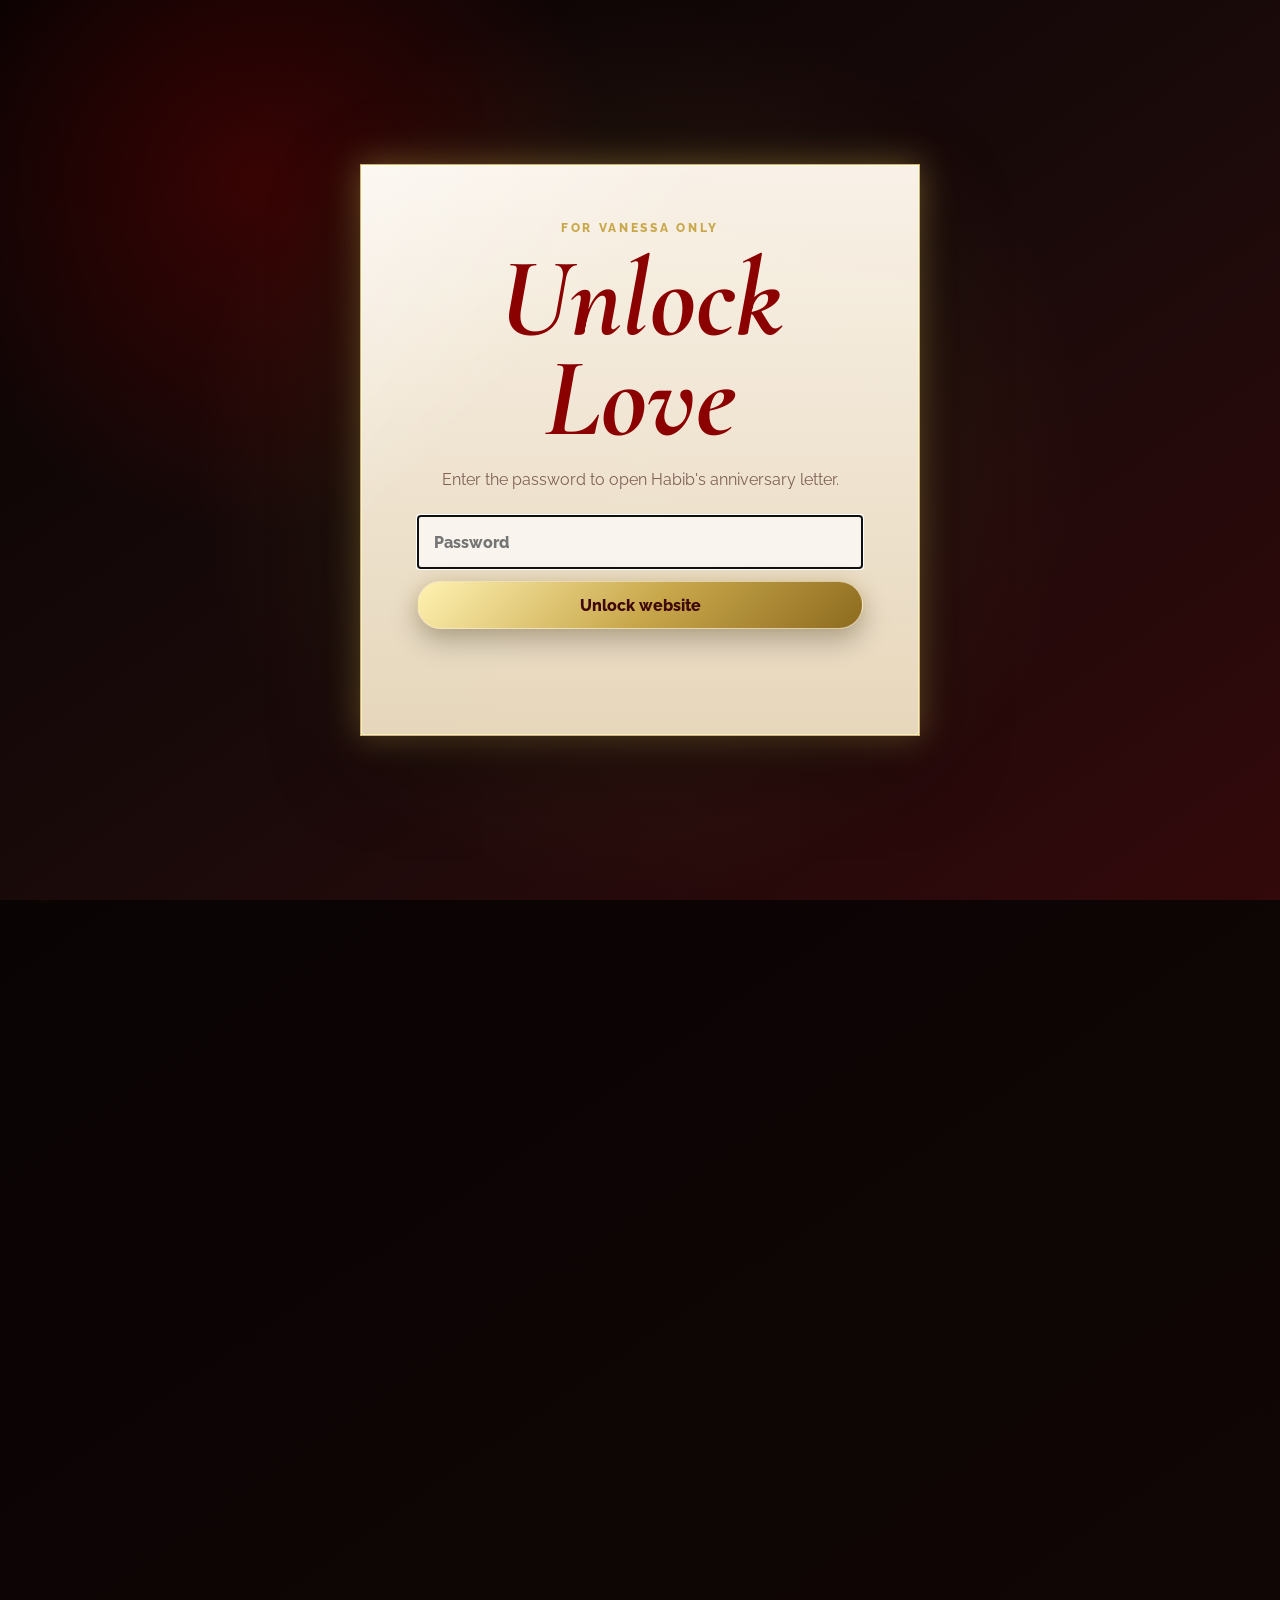
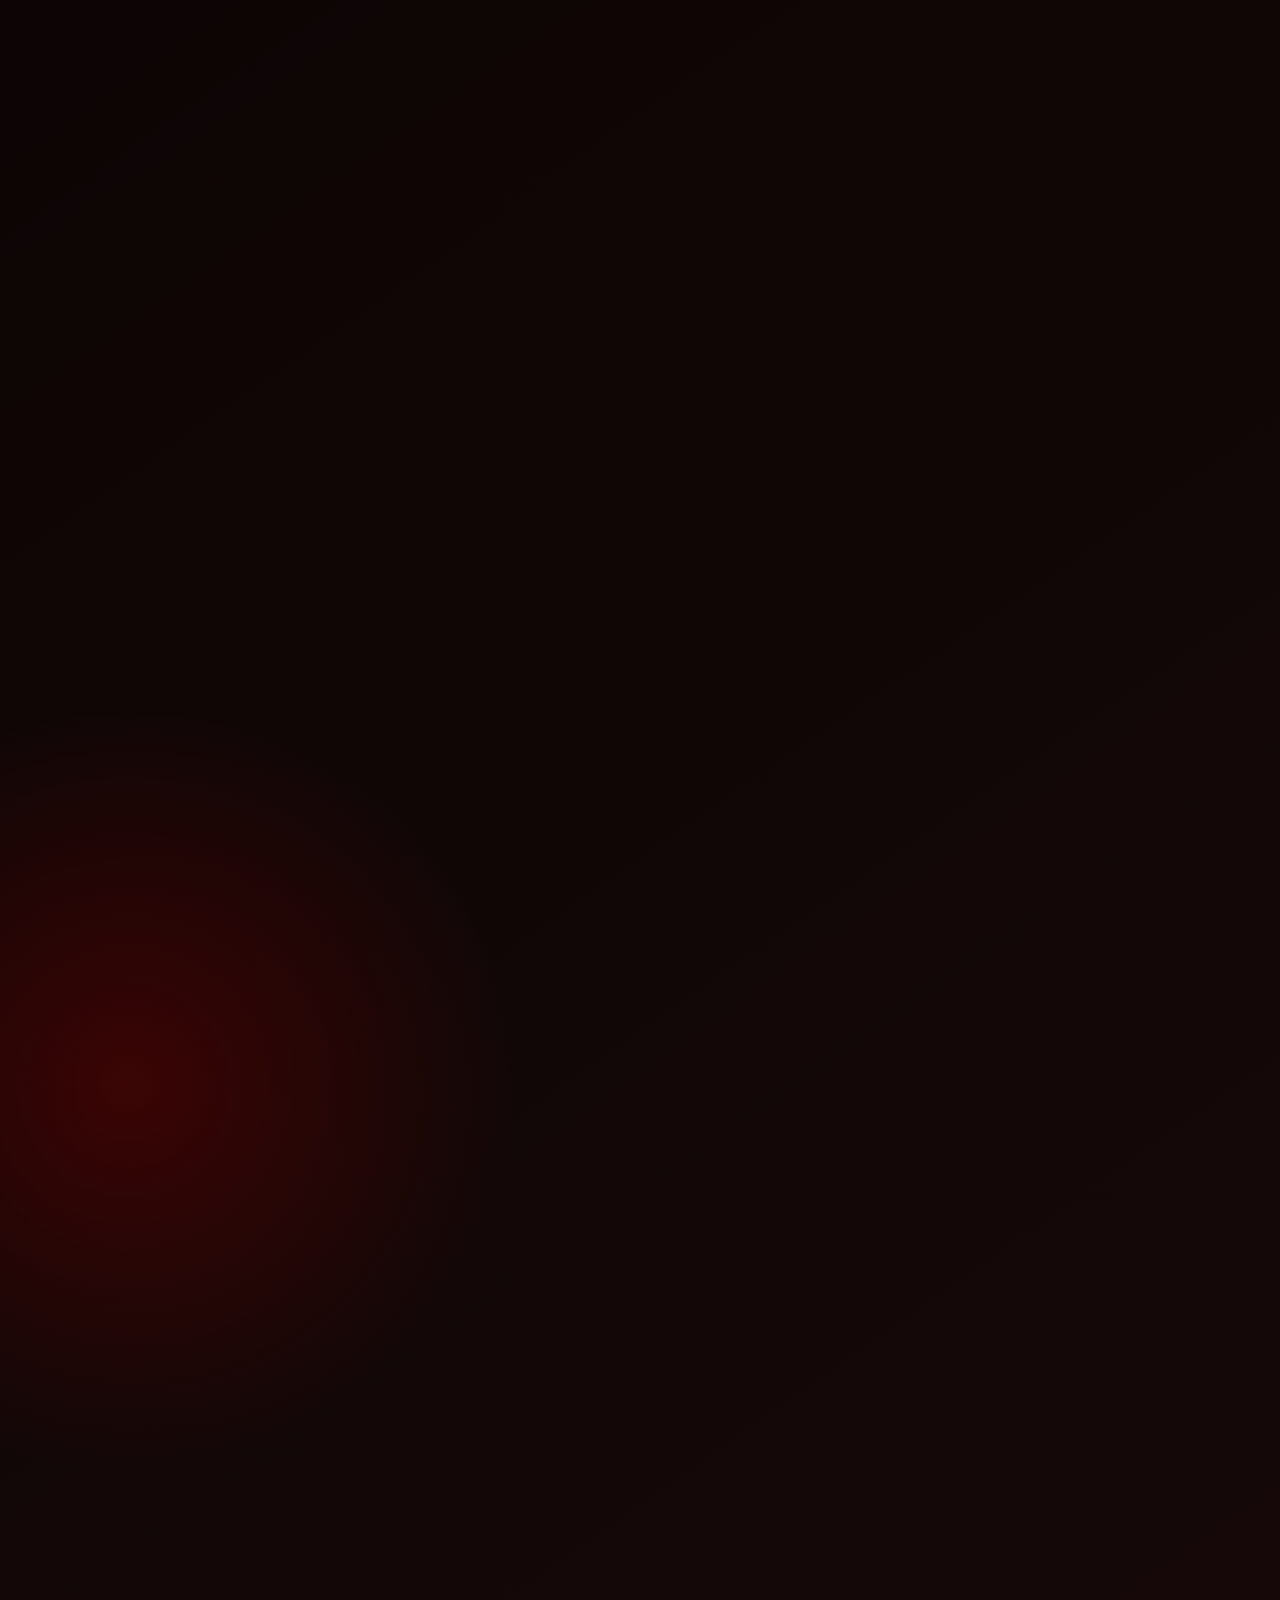
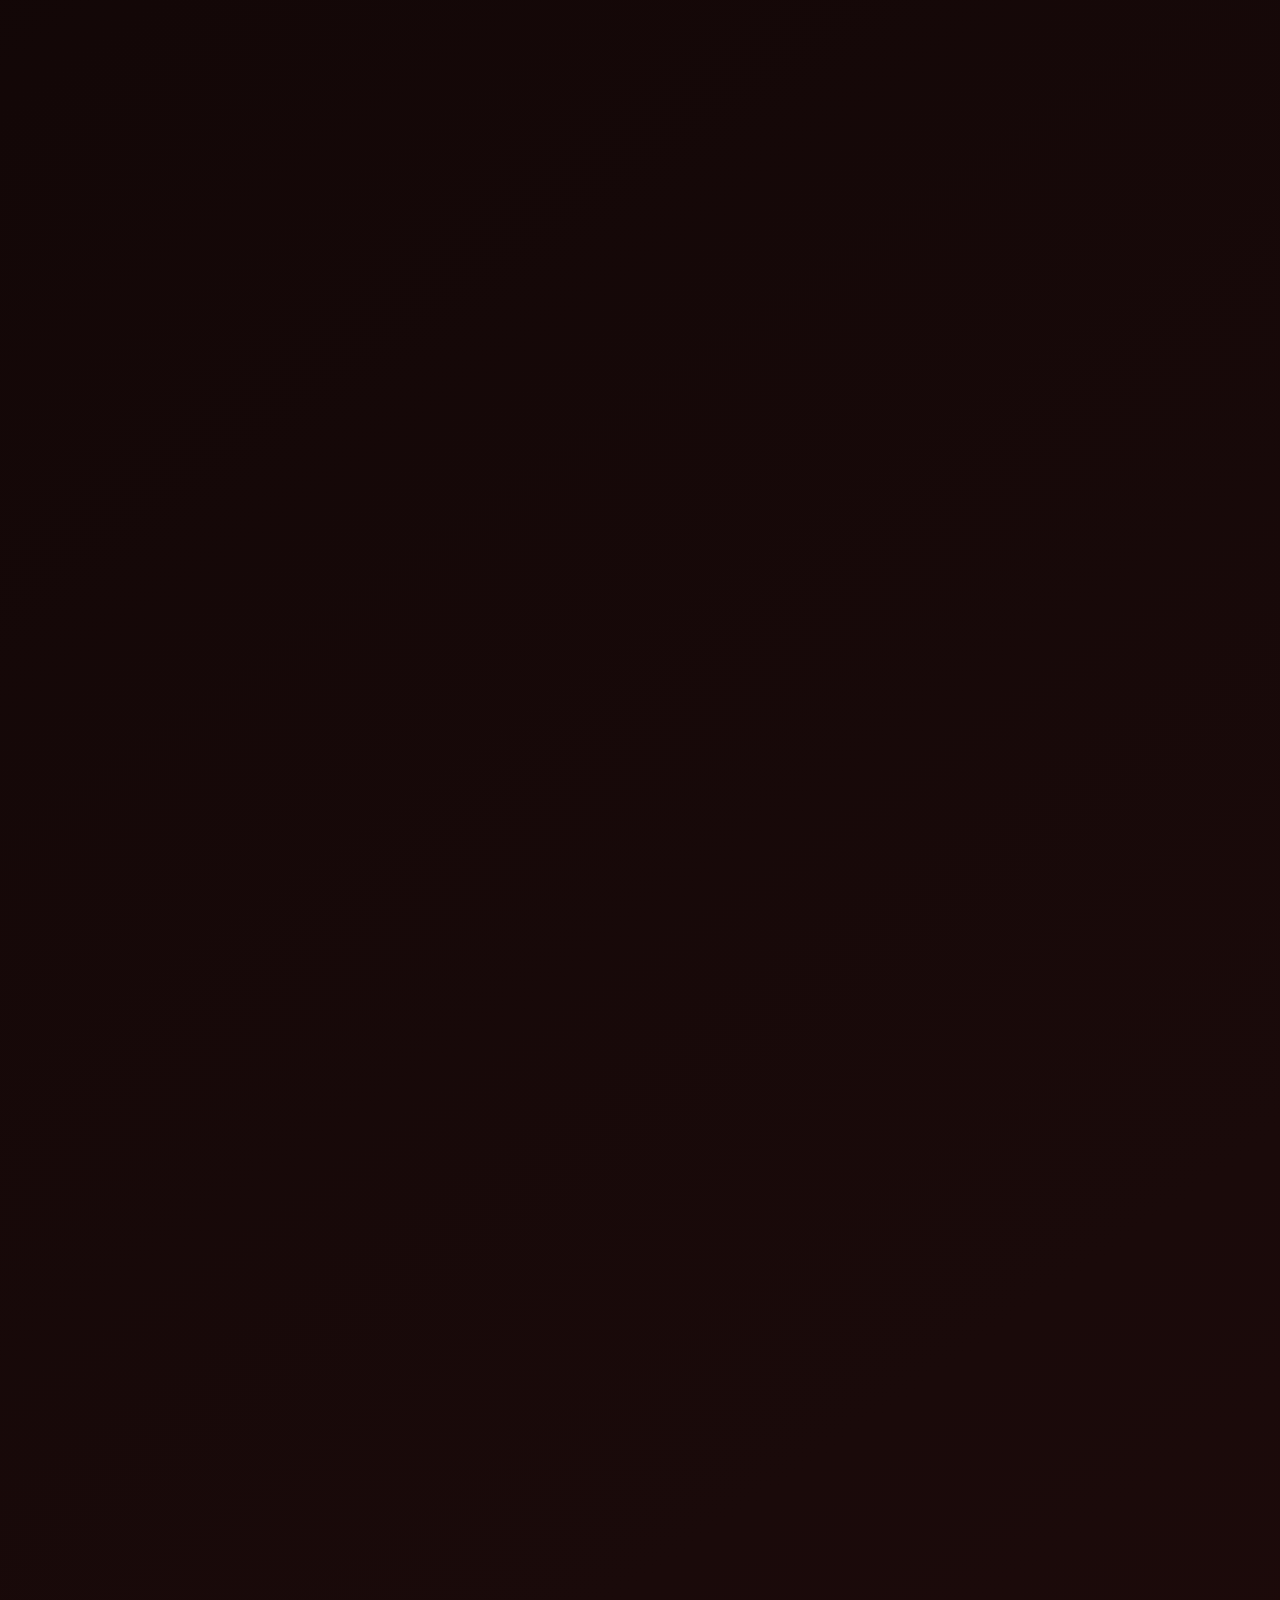
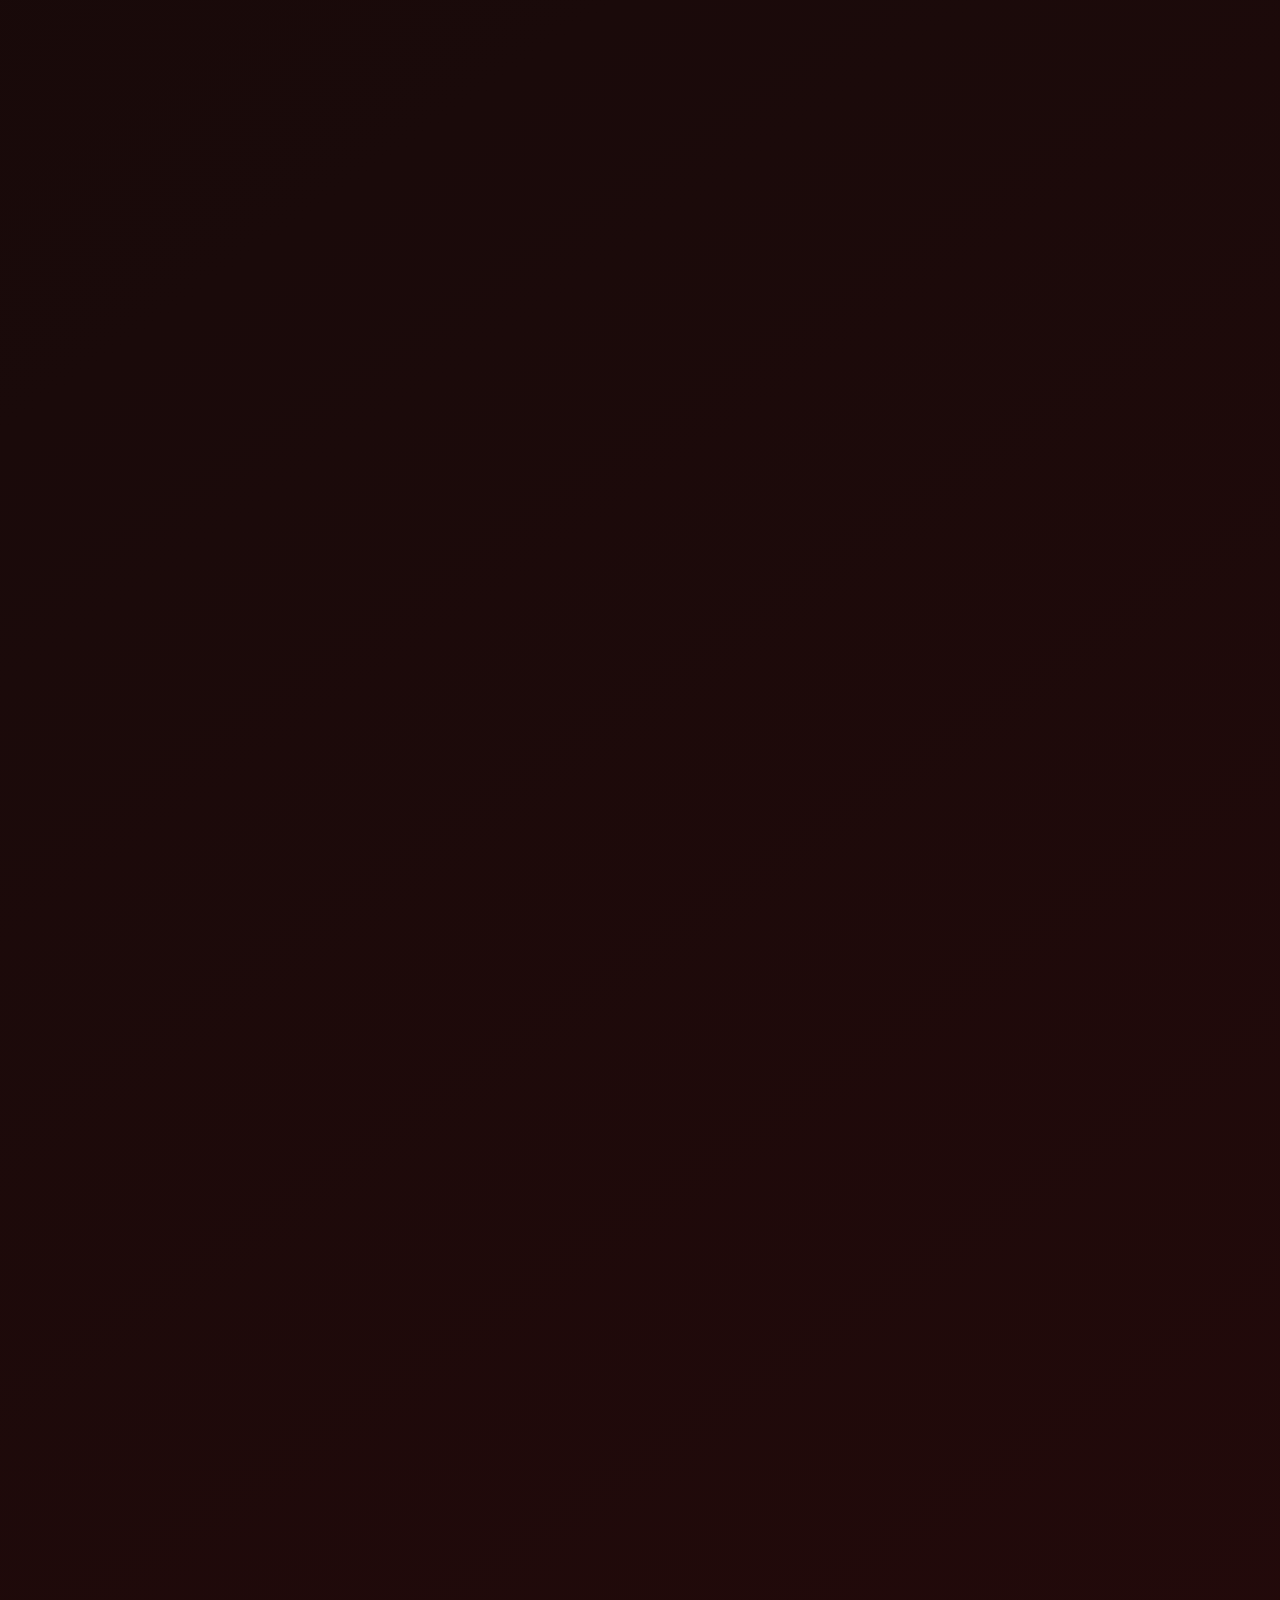
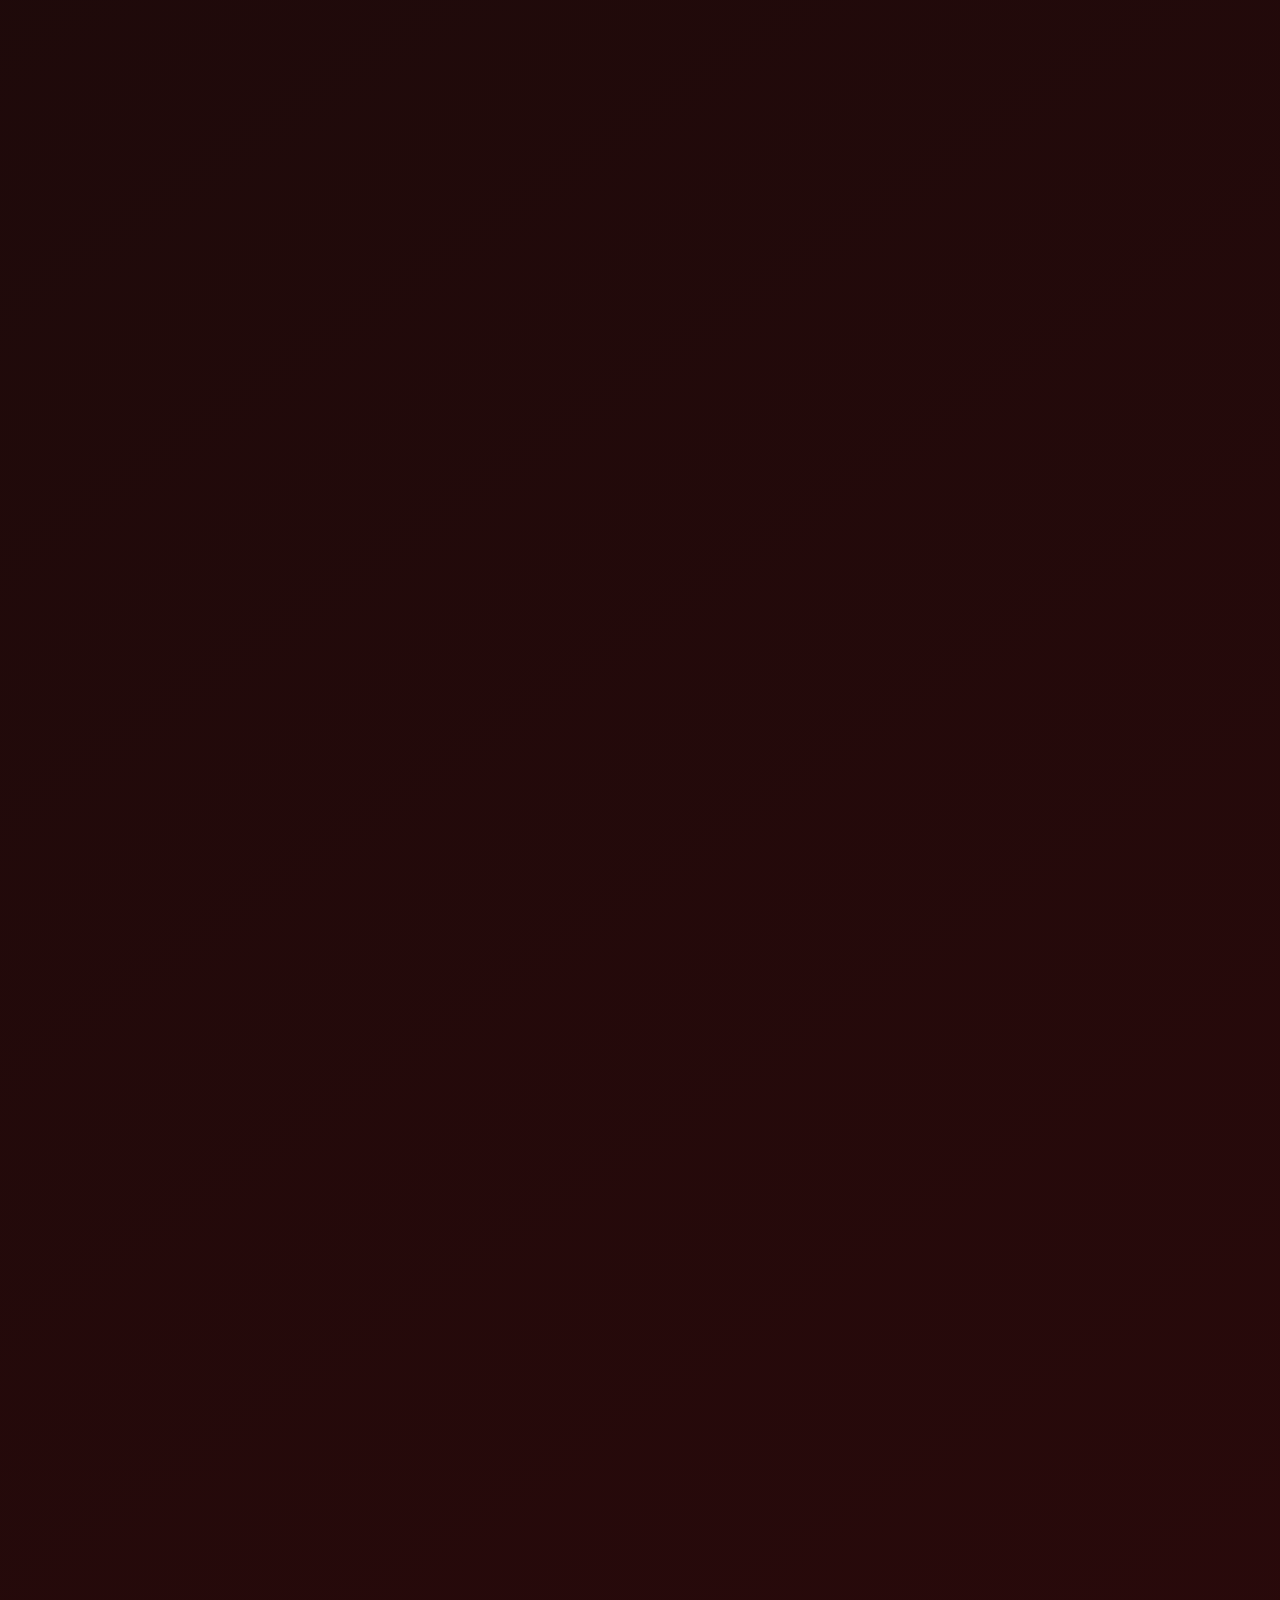
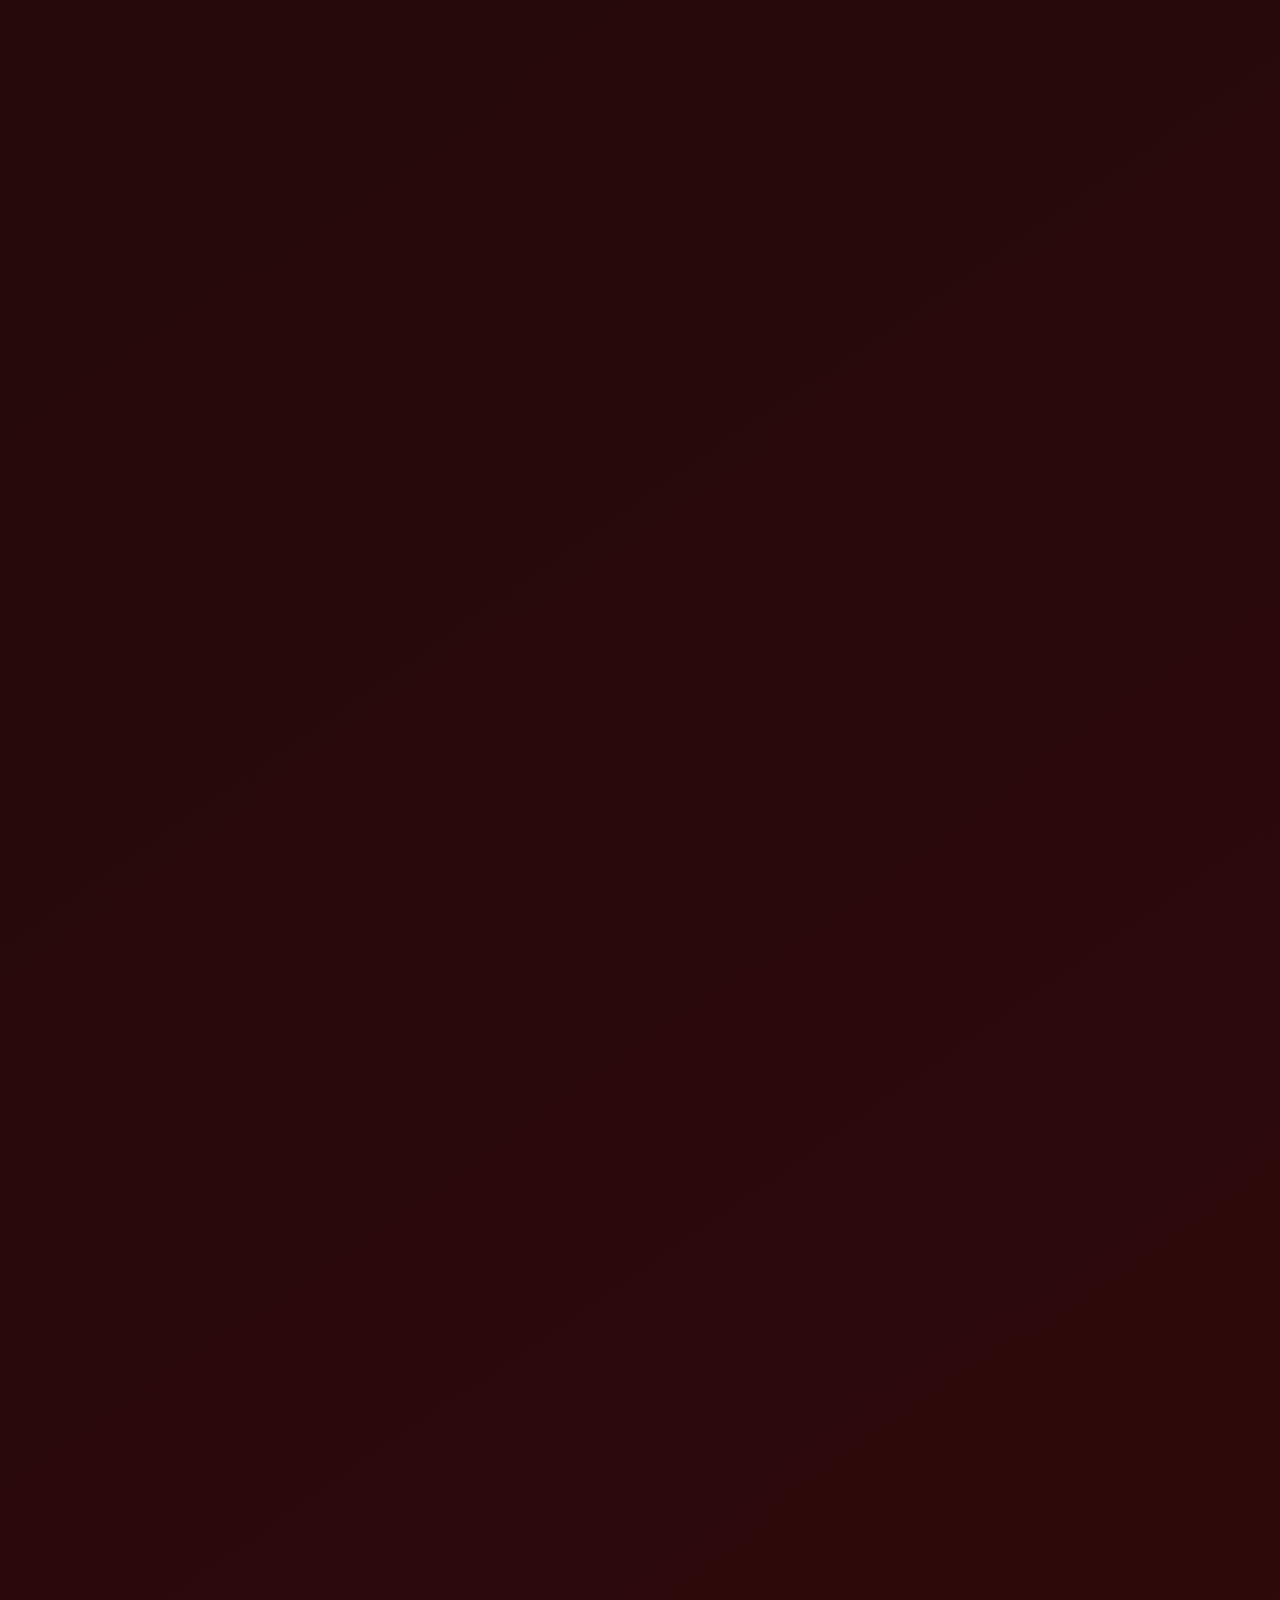
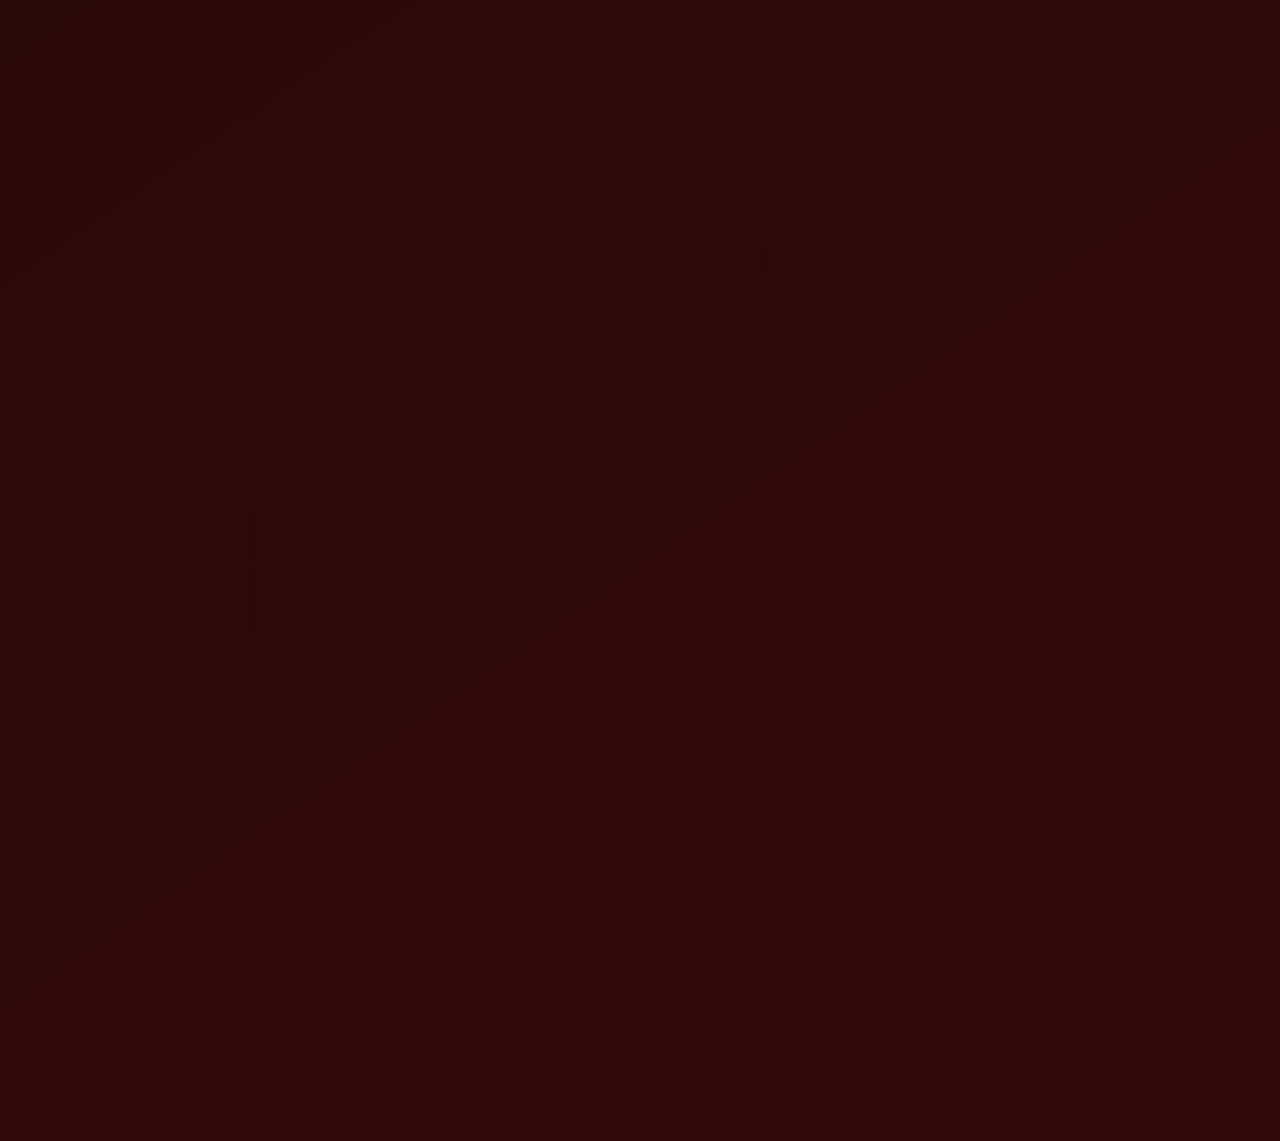
==== commit 6b91fee6: "Port all adorable features into index.html (main site) Adds all 12 interactive features to the main " ====
--- a/index.html
+++ b/index.html
@@ -1326,6 +1326,279 @@
             70%, 100% { transform: translateX(55%) rotate(8deg); opacity: 0; }
         }
     </style>
+
+    <!-- ═══════════════════════════════════════════════════════
+         ADORABLE EXTRAS — styles for all new features
+         ═══════════════════════════════════════════════════════ -->
+    <style>
+        /* Typewriter cursor */
+        .poem-cursor {
+            display: inline-block; width: 2px; height: 1.1em;
+            background: var(--gold); margin-left: 2px;
+            animation: cursorBlink 1s step-end infinite;
+            vertical-align: text-bottom;
+        }
+        @keyframes cursorBlink { 0%,100%{opacity:1;} 50%{opacity:0;} }
+        @keyframes pop-in { from{opacity:0;transform:translateX(-50%) scale(0.7);}to{opacity:1;transform:translateX(-50%) scale(1);} }
+        @keyframes heart-pop { 0%{transform:scale(1);opacity:0.9;}50%{transform:scale(1.8);opacity:0.5;}100%{transform:scale(0.5);opacity:0;} }
+
+        /* Rain button */
+        .rain-btn {
+            position: fixed; bottom: 22px; left: 18px;
+            width: 52px; height: 52px; border-radius: 50%;
+            background: linear-gradient(135deg, #c9a84c, #f3db91);
+            border: 2px solid rgba(245,230,200,0.55);
+            font-size: 1.45rem; cursor: pointer; z-index: 62;
+            box-shadow: 0 6px 22px rgba(201,168,76,0.42), 0 0 0 0 rgba(201,168,76,0);
+            animation: rain-glow 2.5s ease-in-out infinite;
+            display: flex; align-items: center; justify-content: center;
+            -webkit-tap-highlight-color: transparent; touch-action: manipulation;
+        }
+        @keyframes rain-glow {
+            0%,100% { box-shadow: 0 6px 22px rgba(201,168,76,0.42), 0 0 0 0 rgba(201,168,76,0); }
+            50%      { box-shadow: 0 8px 28px rgba(201,168,76,0.52), 0 0 0 8px rgba(201,168,76,0.16); }
+        }
+        .rain-note {
+            position: fixed; pointer-events: none; z-index: 102;
+            background: rgba(253,246,236,0.97);
+            border: 1.5px solid rgba(201,168,76,0.4);
+            border-radius: 14px; padding: 10px 14px;
+            max-width: 185px; font-size: 0.79rem; font-weight: 700;
+            color: #8B0000; text-align: center; line-height: 1.5;
+            box-shadow: 0 8px 22px rgba(0,0,0,0.3);
+            animation: note-rain var(--note-dur,6s) linear forwards;
+        }
+        @keyframes note-rain {
+            0%   { opacity:0; transform:translateY(-50px) rotate(var(--note-rot,0deg)); }
+            6%   { opacity:1; }
+            90%  { opacity:0.88; }
+            100% { opacity:0; transform:translateY(calc(100vh + 60px)) rotate(var(--note-rot2,5deg)); }
+        }
+
+        /* Hidden hearts */
+        .hidden-heart {
+            position: absolute; font-size: 1rem; cursor: pointer; z-index: 42;
+            opacity: 0.28; filter: drop-shadow(0 0 5px rgba(201,168,76,0.7));
+            transition: transform 0.2s ease, opacity 0.2s ease;
+            user-select: none; -webkit-user-select: none;
+            touch-action: manipulation; padding: 10px;
+            -webkit-tap-highlight-color: transparent;
+            animation: hh-pulse 3.8s ease-in-out infinite;
+        }
+        .hidden-heart:hover, .hidden-heart:active { transform: scale(1.6) !important; opacity: 0.9 !important; }
+        .hidden-heart.found { animation: heart-pop 0.5s ease both; pointer-events: none; opacity: 0 !important; }
+        @keyframes hh-pulse { 0%,100%{opacity:0.22;} 50%{opacity:0.38;} }
+
+        .hearts-counter {
+            position: fixed; bottom: 84px; left: 18px;
+            background: rgba(26,10,10,0.92);
+            border: 1.5px solid rgba(201,168,76,0.5);
+            border-radius: 999px; padding: 6px 13px;
+            font-size: 0.73rem; font-weight: 900; color: var(--gold);
+            z-index: 62; pointer-events: none;
+            box-shadow: 0 5px 16px rgba(0,0,0,0.4);
+            white-space: nowrap;
+        }
+        .hearts-counter.bump { animation: hc-bump 0.4s ease; }
+        @keyframes hc-bump { 0%,100%{transform:scale(1);} 50%{transform:scale(1.22);} }
+
+        .heart-tooltip {
+            position: fixed; z-index: 135;
+            background: rgba(253,246,236,0.99);
+            border: 1.5px solid rgba(201,168,76,0.5);
+            border-radius: 18px; padding: 13px 17px;
+            max-width: 230px; font-size: 0.85rem; font-weight: 700;
+            color: #8B0000; text-align: center; line-height: 1.55;
+            box-shadow: 0 12px 36px rgba(0,0,0,0.4);
+            pointer-events: none;
+            animation: pop-in 0.35s cubic-bezier(.34,1.56,.64,1) both;
+        }
+
+        .all-hearts-overlay {
+            position: fixed; inset: 0; z-index: 215;
+            display: grid; place-items: center; padding: 20px;
+            background: rgba(8,2,2,0.88); backdrop-filter: blur(18px);
+            opacity: 0; visibility: hidden;
+            transition: opacity 0.45s ease, visibility 0.45s ease;
+        }
+        .all-hearts-overlay.show { opacity:1; visibility:visible; }
+        .all-hearts-inner {
+            max-width: 520px; width: 100%; padding: 34px 26px;
+            border: 1px solid rgba(201,168,76,0.82);
+            background: linear-gradient(180deg, #fff9ea, #efd9ac);
+            text-align: center;
+            box-shadow: var(--shadow), var(--gold-glow);
+        }
+        .all-hearts-inner h2 {
+            font: italic 700 clamp(1.7rem,6vw,2.4rem)/1.1 "Cormorant Garamond",Georgia,serif;
+            color: var(--crimson); margin: 0 0 12px;
+        }
+        .all-hearts-inner p {
+            color: var(--muted); font-weight: 700; line-height: 1.8;
+            margin: 0 0 20px; font-size: 0.95rem;
+        }
+        .all-hearts-inner button {
+            min-height: 48px; padding: 13px 24px;
+            background: linear-gradient(135deg, #8B0000, #C9A84C);
+            color: white; font-weight: 900; border: none; cursor: pointer;
+            box-shadow: 0 12px 28px rgba(139,0,0,0.3); font-size: 0.95rem;
+        }
+
+        /* Shooting star */
+        .shooting-star {
+            position: fixed; pointer-events: auto; z-index: 82; cursor: pointer;
+            font-size: 1.5rem;
+            animation: shoot-fly var(--star-dur,3.5s) linear forwards;
+            filter: drop-shadow(0 0 10px rgba(255,220,80,0.95));
+            -webkit-tap-highlight-color: transparent;
+        }
+        @keyframes shoot-fly {
+            0%   { opacity:0; transform:translate(0,0) rotate(-35deg); }
+            7%   { opacity:1; }
+            93%  { opacity:0.85; }
+            100% { opacity:0; transform:translate(var(--sdx),var(--sdy)) rotate(-35deg); }
+        }
+        .star-caught-msg {
+            position: fixed; z-index: 128; left:50%; top:32%;
+            transform: translateX(-50%) scale(0.85);
+            background: linear-gradient(180deg, #fff9ea, #efd9ac);
+            border: 1px solid rgba(201,168,76,0.82);
+            padding: 22px; max-width: 288px; width: 88vw; text-align: center;
+            box-shadow: var(--shadow), var(--gold-glow);
+            color: var(--crimson); font-weight: 700; line-height: 1.7;
+            font: italic 700 0.95rem/1.7 "Cormorant Garamond",Georgia,serif;
+            opacity: 0; pointer-events: none;
+            transition: opacity 0.4s ease, transform 0.4s cubic-bezier(.34,1.56,.64,1);
+        }
+        .star-caught-msg.show { opacity:1; transform:translateX(-50%) scale(1); }
+
+        /* Heartbeat */
+        .heartbeat-btn {
+            width: 110px; height: 110px; border-radius: 50%;
+            background: radial-gradient(circle at 35% 35%, #ffaac6, #c81e55);
+            box-shadow: 0 0 0 8px rgba(200,30,85,0.12), 0 18px 42px rgba(200,30,85,0.28);
+            font-size: 2.8rem; cursor: pointer; border: none;
+            margin: 0 auto 14px; display: block;
+            animation: hb-idle 1.8s ease-in-out infinite;
+            touch-action: manipulation; -webkit-tap-highlight-color: transparent;
+        }
+        @keyframes hb-idle { 0%,100%{transform:scale(1);} 50%{transform:scale(1.06);} }
+        @keyframes hb-beat { 0%,100%{transform:scale(1);} 14%{transform:scale(1.26);} 28%{transform:scale(0.93);} 42%{transform:scale(1.18);} 56%{transform:scale(0.97);} }
+        .heartbeat-btn.beating { animation: hb-beat 0.75s ease-in-out infinite !important; }
+        .heartbeat-label { color: var(--gold); font: italic 600 1.05rem/1 "Cormorant Garamond",Georgia,serif; margin: 0 0 8px; text-align: center; }
+        .heartbeat-msg { margin:0; color: var(--champagne); font-weight:700; min-height:26px; transition:opacity 0.3s ease; text-align:center; }
+
+        /* Compliment display */
+        .compliment-display {
+            min-height: 68px; padding: 18px;
+            background: rgba(255,255,255,0.08);
+            border: 1px solid rgba(201,168,76,0.4);
+            color: var(--champagne);
+            font: italic 600 1rem/1.8 "Cormorant Garamond",Georgia,serif;
+            transition: opacity 0.3s ease; margin-bottom: 14px;
+        }
+
+        /* Constellation */
+        .constellation-field {
+            width: 100%; aspect-ratio: 16/9; max-height: 248px;
+            position: relative;
+            border: 1px solid rgba(131,197,255,0.16);
+            background: linear-gradient(180deg, #060810, #11102a);
+            margin: 14px 0; overflow: hidden;
+        }
+        .constellation-hint { color: rgba(200,180,255,0.72); font-size: 0.87rem; font-weight: 600; margin: 8px 0; text-align: center; }
+        .const-star-btn {
+            position: absolute; width: 30px; height: 30px;
+            border-radius: 50%; background: none; border: none;
+            cursor: pointer; padding: 0;
+            transform: translate(-50%, -50%);
+            display: grid; place-items: center;
+            touch-action: manipulation; -webkit-tap-highlight-color: transparent;
+            z-index: 2;
+        }
+        .const-star-btn:hover .const-star-core { transform: scale(1.7); }
+        .const-star-core {
+            width: 7px; height: 7px; border-radius: 50%;
+            background: rgba(220,210,255,0.45);
+            box-shadow: 0 0 5px 2px rgba(200,180,255,0.18);
+            transition: all 0.28s ease;
+        }
+        .const-star-btn.lit .const-star-core {
+            background: rgba(117,227,196,0.95);
+            box-shadow: 0 0 12px 4px rgba(117,227,196,0.58), 0 0 22px rgba(117,227,196,0.25);
+            transform: scale(1.5);
+        }
+        .constellation-svg { position:absolute; inset:0; pointer-events:none; width:100%; height:100%; }
+        .constellation-msg {
+            min-height: 44px; padding: 14px 18px;
+            background: rgba(255,255,250,0.06); border: 1px solid rgba(200,180,255,0.18);
+            color: rgba(240,230,255,0.88); font-weight: 700; line-height: 1.65;
+            text-align: center; transition: opacity 0.3s ease; margin: 0;
+        }
+
+        /* Typewriter display */
+        .tw-display {
+            min-height: 200px; padding: 22px;
+            background: rgba(255,255,255,0.06);
+            border: 1px solid rgba(201,168,76,0.4);
+            color: var(--champagne); font-weight: 600; line-height: 1.95;
+            font: italic 600 0.97rem/1.95 "Cormorant Garamond",Georgia,serif;
+            white-space: pre-wrap; word-break: break-word;
+            margin-bottom: 14px; overflow-y: auto; max-height: 320px;
+        }
+
+        /* Floating pet */
+        .floating-pet {
+            position: fixed; z-index: 72; cursor: pointer;
+            pointer-events: auto; user-select: none; -webkit-user-select: none;
+            touch-action: manipulation; -webkit-tap-highlight-color: transparent;
+            transition: right 0.55s cubic-bezier(.34,1.56,.64,1), bottom 0.55s cubic-bezier(.34,1.56,.64,1);
+        }
+        .pet-bubble {
+            position: fixed; z-index: 74;
+            background: rgba(253,246,236,0.97);
+            border: 1.5px solid rgba(201,168,76,0.5);
+            padding: 9px 14px;
+            font-size: 0.82rem; font-weight: 700; color: #8B0000;
+            box-shadow: 0 8px 22px rgba(0,0,0,0.4);
+            pointer-events: none; max-width: 186px; text-align: center;
+            line-height: 1.4;
+        }
+
+        /* Idle float */
+        .idle-float {
+            position: fixed; bottom: 92px; left: 50%;
+            transform: translateX(-50%) translateY(24px);
+            background: rgba(26,10,10,0.96);
+            border: 1px solid rgba(201,168,76,0.5);
+            border-radius: 999px; padding: 11px 24px;
+            font-size: 0.87rem; font-weight: 800; color: var(--gold);
+            z-index: 88; box-shadow: 0 10px 28px rgba(0,0,0,0.5);
+            opacity: 0; pointer-events: none;
+            transition: opacity 0.6s ease, transform 0.6s ease;
+            white-space: nowrap; max-width: 90vw;
+            overflow: hidden; text-overflow: ellipsis;
+        }
+        .idle-float.show { opacity:1; transform:translateX(-50%) translateY(0); }
+
+        /* Scroll hearts */
+        .scroll-heart {
+            position: fixed; pointer-events: none; z-index: 32;
+            font-size: 0.88rem; opacity: 0.9;
+            animation: scroll-heart-anim 1s ease-out forwards;
+        }
+        @keyframes scroll-heart-anim {
+            0%   { opacity:0.9; transform:translateY(0) scale(1); }
+            100% { opacity:0;   transform:translateY(-72px) scale(0.4); }
+        }
+
+        @media (max-width: 699px) {
+            .rain-btn { width: 46px; height: 46px; font-size: 1.3rem; bottom: 18px; left: 14px; }
+            .hearts-counter { bottom: 74px; left: 14px; font-size: 0.7rem; }
+            .heartbeat-btn { width: 96px; height: 96px; font-size: 2.5rem; }
+            .constellation-field { max-height: 210px; }
+        }
+    </style>
 </head>
 <body class="gate-locked">
     <div class="loader" id="loader" aria-hidden="true">
@@ -1517,6 +1790,63 @@
                     <div class="quiz-message" id="quizMessage"></div>
                 </div>
             </section>
+
+            <div class="flourish" aria-hidden="true">
+                <svg viewBox="0 0 640 42" fill="none"><path d="M10 21h220c36 0 46-16 61-16 17 0 20 32 38 32s21-32 38-32c15 0 25 16 61 16h202" stroke="currentColor" stroke-width="2"/><circle cx="320" cy="21" r="7" fill="currentColor"/></svg>
+            </div>
+
+            <!-- 💗 TAP TO HEAR MY HEARTBEAT -->
+            <section class="section card reveal" id="heartbeatSection">
+                <p class="eyebrow">Beating for one person only</p>
+                <h2 class="section-title">Tap to Hear My Heartbeat</h2>
+                <div style="text-align:center;padding:14px 0 4px">
+                    <button class="heartbeat-btn" id="heartbeatBtn" type="button" aria-label="Tap to hear heartbeat">💗</button>
+                    <p class="heartbeat-label">Tap me</p>
+                    <p class="heartbeat-msg" id="heartbeatMsg">This beats for you.</p>
+                </div>
+            </section>
+
+            <div class="flourish" aria-hidden="true">
+                <svg viewBox="0 0 640 42" fill="none"><path d="M10 21h220c36 0 46-16 61-16 17 0 20 32 38 32s21-32 38-32c15 0 25 16 61 16h202" stroke="currentColor" stroke-width="2"/><path d="M320 8l9 9-9 17-9-17 9-9Z" fill="currentColor"/></svg>
+            </div>
+
+            <!-- ✦ OUR CONSTELLATION -->
+            <section class="section card reveal" id="constellationSection">
+                <p class="eyebrow">Written in the night sky for you</p>
+                <h2 class="section-title">Our Constellation ✦</h2>
+                <p class="constellation-hint">Tap each star to light it up — follow the shape they make together.</p>
+                <div class="constellation-field" id="constellationField"><!-- stars injected by JS --></div>
+                <p class="constellation-msg" id="constellationMsg">The stars are waiting for you... ✦</p>
+            </section>
+
+            <div class="flourish" aria-hidden="true">
+                <svg viewBox="0 0 640 42" fill="none"><path d="M10 21h220c36 0 46-16 61-16 17 0 20 32 38 32s21-32 38-32c15 0 25 16 61 16h202" stroke="currentColor" stroke-width="2"/><path d="M308 12h24v18h-24z" fill="currentColor"/></svg>
+            </div>
+
+            <!-- 🖊️ TYPEWRITER LOVE LETTER -->
+            <section class="section card reveal" id="typewriterSection">
+                <p class="eyebrow">Written just for you, live</p>
+                <h2 class="section-title">A Letter, Written Live</h2>
+                <div class="tw-display" id="twLetterDisplay"><span class="poem-cursor"></span></div>
+                <div class="controls">
+                    <button class="gold-button" id="twLetterBtn" type="button">Begin the letter 🖊️</button>
+                </div>
+            </section>
+
+            <div class="flourish" aria-hidden="true">
+                <svg viewBox="0 0 640 42" fill="none"><path d="M10 21h220c36 0 46-16 61-16 17 0 20 32 38 32s21-32 38-32c15 0 25 16 61 16h202" stroke="currentColor" stroke-width="2"/><circle cx="320" cy="21" r="9" fill="currentColor"/></svg>
+            </div>
+
+            <!-- 💛 COMPLIMENT GENERATOR -->
+            <section class="section card reveal" id="complimentSection">
+                <p class="eyebrow">Because you deserve to hear it</p>
+                <h2 class="section-title">Tell Me Something Sweet</h2>
+                <div class="compliment-display" id="complimentDisplay">Press the button and let Habib say something just for you. 💛</div>
+                <div class="controls">
+                    <button class="gold-button" id="complimentBtn" type="button">Tell me something 💛</button>
+                </div>
+            </section>
+
         </div>
 
         <footer class="footer">
@@ -1524,6 +1854,38 @@
             <p>Made with every piece of me, written for the most special person in my heart — forever yours, Habib 💖</p>
         </footer>
     </main>
+
+    <!-- ── ADORABLE EXTRAS: Fixed + Overlay Elements ── -->
+
+    <!-- Rain notes button (fixed bottom-left) -->
+    <button class="rain-btn" id="rainBtn" type="button" aria-label="Rain love notes">💛</button>
+
+    <!-- Hidden hearts counter -->
+    <div class="hearts-counter" id="heartsCounter">💛 Hidden hearts: 0/5</div>
+
+    <!-- Heart tooltip (shown when a hidden heart is tapped) -->
+    <div class="heart-tooltip" id="heartTooltip" style="display:none;" role="status" aria-live="polite"></div>
+
+    <!-- All 5 hearts found overlay -->
+    <div class="all-hearts-overlay" id="allHeartsOverlay" role="dialog" aria-modal="true" aria-labelledby="ahTitle">
+        <div class="all-hearts-inner">
+            <div style="font-size:2.2rem;margin-bottom:12px">💛💛💛💛💛</div>
+            <h2 id="ahTitle">You found every hidden heart 💛</h2>
+            <!-- ✏️ EDIT: all-hearts message below -->
+            <p>And now you know a secret: I have hidden little pieces of love like this all over my life for you. In every voice note, every late-night text, every moment I said nothing but smiled. You were always the treasure at the end of the search. I love you completely, Vanessa.</p>
+            <button type="button" id="ahCloseBtn">Keep this close 💛</button>
+        </div>
+    </div>
+
+    <!-- Shooting star caught message -->
+    <div class="star-caught-msg" id="starCaughtMsg" role="status">
+        <div style="font-size:1.8rem;margin-bottom:10px">⭐</div>
+        <!-- ✏️ EDIT: shooting star message below -->
+        Make a wish… mine already came true when I met you ⭐
+    </div>
+
+    <!-- Idle detection message -->
+    <div class="idle-float" id="idleFloat" role="status" aria-live="polite"></div>
 
     <section class="modal" id="passwordModal" aria-hidden="true">
         <div class="modal-content">
@@ -2207,5 +2569,518 @@
         initScroll();
         initWebsiteGate();
     </script>
+
+    <!-- ═══════════════════════════════════════════════════════
+         ADORABLE EXTRAS — All new interactive features
+         ✏️ Search "✏️ EDIT" to find all editable text content
+         ═══════════════════════════════════════════════════════ -->
+    <script>
+    (function () {
+        'use strict';
+
+        // ─────────────────────────────────────────────────────
+        // ✏️ EDIT: All message content lives here
+        // ─────────────────────────────────────────────────────
+
+        // ✏️ EDIT: Messages shown when she finds each hidden heart (in order)
+        const hiddenHeartMessages = [
+            "You found one 💛 — I love the way you laugh",
+            "Found it! 💛 — I love how soft your heart is",
+            "There you are 💛 — I love your voice in the morning",
+            "You found me 💛 — I love that you still get excited about small things",
+            "Last one 💛 — I love that you found all of them, just like I knew you would"
+        ];
+
+        // ✏️ EDIT: Reasons that rain down when gold heart button is tapped
+        const rainReasons = [
+            "Your laugh makes everything better 💛",
+            "You are kinder than you know 💛",
+            "Same moon, same love 🌙",
+            "You are my favourite thought 💛",
+            "The way you care so deeply 💛",
+            "Your voice is my favourite sound 💛",
+            "You make me braver 💛",
+            "Your patience amazes me 💛",
+            "You are softer than you think 💛",
+            "I love you across every mile 💛",
+            "You are so easy to love 💛",
+            "Your smile is everything 💛",
+            "You are genuinely one of a kind 💛",
+            "I choose you every single day 💛",
+            "You are my calm place 💛",
+            "Being loved by you is a gift 💛"
+        ];
+
+        // ✏️ EDIT: Heartbeat button messages (cycle through on each tap)
+        const heartbeatMessages = [
+            "This beats for you 💗",
+            "Every single beat, just for you 💗",
+            "You are what it's beating for 💗",
+            "Count every one — they're all yours 💗"
+        ];
+
+        // ✏️ EDIT: 28 compliments shown one by one when "Tell me something" is pressed
+        const compliments = [
+            "You have a warmth that makes any room feel like home.",
+            "The way you care about people is one of the most beautiful things about you.",
+            "You are genuinely one of the most thoughtful people I have ever known.",
+            "Your kindness is the kind that changes people. It changed me.",
+            "There is something about your laugh that makes everything better immediately.",
+            "I catch myself smiling just thinking about you — like right now.",
+            "You are the kind of person songs are actually written about.",
+            "Loving you is the easiest thing I have ever done.",
+            "You make ordinary moments feel like the ones worth remembering.",
+            "I would choose you in every life, in every version of the world.",
+            "The way you say my name still does something to my heart.",
+            "You are softer and stronger than you give yourself credit for.",
+            "Your eyes when you are happy are one of my favourite things.",
+            "You have this gentle way of making people feel seen. It is rare.",
+            "I love who I am when I am with you.",
+            "You are dangerously adorable and I am not sure you fully know it.",
+            "If sweetness were a person, it would look exactly like you.",
+            "You are my favourite notification, my favourite thought, my favourite everything.",
+            "You could not be annoying if you tried. I have checked.",
+            "The fact that you exist and are mine is genuinely unbelievable.",
+            "You carry so much grace, even on the days you do not feel it.",
+            "You are the reason I believe in the kind of love people write poems about.",
+            "There is nobody I would rather figure out the world with than you.",
+            "You are everything I did not know I needed until you were there.",
+            "My favourite version of any day is one that has you in it.",
+            "You are so easy to love, Vanessa. So incredibly easy.",
+            "The distance could never undo how deeply I feel for you.",
+            "You are the kind of beautiful that has nothing to do with how you look."
+        ];
+
+        // ✏️ EDIT: Constellation reveal message (shown when all stars are lit)
+        const constellationMessage = "Even the stars spell out us ✶";
+
+        // ✏️ EDIT: The full typewriter love letter
+        const typewriterLetter = `My dearest Vanessa,\n\nIf I could write you a letter long enough to fill the distance between us, I would. Instead, know this: every single day I wake up a little more certain that you are the best thing that has ever found me.\n\nYou have this way of making me feel like everything is going to be okay, even when I am worried, even when we are far apart, even when the silence between calls stretches too long.\n\nI love your honesty. I love your heart. I love how you love the people around you. I love that you are reading this right now, somewhere out there, and I hope it makes you feel even a fraction of how much I carry you with me.\n\nThis is not just a letter. It is a promise that I will keep writing them, keep saying it, keep choosing you.\n\nAll of me, always,\nHabib \u{1F49B}`;
+
+        // ✏️ EDIT: Messages the floating pet says when it peeks out
+        const petMessages = [
+            "Psst… he loves you 💛",
+            "You are very cute, just so you know 🐾",
+            "He asked me to remind you: you are adored 💛",
+            "Even I can see how much he loves you 🐱",
+            "Peek-a-boo! Just checking you are okay 💛"
+        ];
+
+        // ✏️ EDIT: Idle messages (shown after 20 seconds of no interaction)
+        const idleMessages = [
+            "Still here? Good. Stay a while with me 💛",
+            "Take your time. I am not going anywhere 💛",
+            "No rush. This page belongs to you 💛"
+        ];
+
+        // ─────────────────────────────────────────────────────
+        // State
+        // ─────────────────────────────────────────────────────
+        const prefersReduced = () => window.matchMedia("(prefers-reduced-motion: reduce)").matches;
+
+        let heartsFound = 0;
+        const TOTAL_HEARTS = 5;
+        let complimentIdx = 0;
+        let heartbeatMsgIdx = 0;
+        let petMsgIdx = 0;
+        let idleMsgIdx = 0;
+        let idleShown = false;
+        let lastActivity = Date.now();
+        let isBeating = false;
+        let lastScrollY = 0;
+        let lastScrollTime = 0;
+        let scrollHeartThrottle = null;
+        let petVisible = false;
+        let petBubbleEl = null;
+        let twTyping = false;
+        let twTimeoutId = null;
+
+        function mk(tag, cls) { const e = document.createElement(tag); if (cls) e.className = cls; return e; }
+        function after(ms, fn) { return window.setTimeout(fn, ms); }
+        function burst(x, y, n) { if (typeof createBurst === "function") createBurst(x, y, n || 30); }
+
+        // ─────────────────────────────────────────────────────
+        // RAIN REASONS — gold heart button rains love notes
+        // ─────────────────────────────────────────────────────
+        const rainBtn = document.getElementById("rainBtn");
+
+        function spawnRainNote() {
+            if (prefersReduced()) return;
+            const note = mk("div", "rain-note");
+            note.textContent = rainReasons[Math.floor(Math.random() * rainReasons.length)];
+            const x = 5 + Math.random() * 82;
+            const rot = -10 + Math.random() * 20;
+            note.style.left = x + "vw";
+            note.style.top = "0";
+            note.style.setProperty("--note-rot", rot + "deg");
+            note.style.setProperty("--note-rot2", (rot + 8 + Math.random() * 6) + "deg");
+            const dur = 5 + Math.random() * 3;
+            note.style.setProperty("--note-dur", dur + "s");
+            document.body.appendChild(note);
+            after((dur + 0.5) * 1000, () => note.remove());
+        }
+
+        if (rainBtn) {
+            rainBtn.addEventListener("click", () => {
+                for (let i = 0; i < 8; i++) after(i * 360, spawnRainNote);
+                const iv = window.setInterval(spawnRainNote, 400);
+                after(8000, () => window.clearInterval(iv));
+            });
+        }
+
+        // ─────────────────────────────────────────────────────
+        // HIDDEN HEARTS — 5 tiny hearts scattered across sections
+        // ─────────────────────────────────────────────────────
+        const heartsCounter = document.getElementById("heartsCounter");
+        const heartTooltip  = document.getElementById("heartTooltip");
+        const allHeartsOv   = document.getElementById("allHeartsOverlay");
+        const ahCloseBtn    = document.getElementById("ahCloseBtn");
+
+        if (ahCloseBtn) ahCloseBtn.addEventListener("click", () => allHeartsOv.classList.remove("show"));
+        allHeartsOv && allHeartsOv.addEventListener("click", (e) => { if (e.target === allHeartsOv) allHeartsOv.classList.remove("show"); });
+
+        const heartPlacements = [
+            { id: "dedication",      css: { top: "10px",    right: "12px" }, msg: 0 },
+            { id: "reasons",         css: { bottom: "10px", left: "10px"  }, msg: 1 },
+            { id: "timelineSection", css: { top: "10px",    right: "10px" }, msg: 2 },
+            { id: "letter",          css: { bottom: "10px", right: "10px" }, msg: 3 },
+            { id: "quiz",            css: { top: "10px",    left: "10px"  }, msg: 4 },
+        ];
+
+        function showHeartTooltip(heart, msgIdx) {
+            if (!heartTooltip) return;
+            heartTooltip.textContent = hiddenHeartMessages[msgIdx] || "You found a hidden heart 💛";
+            heartTooltip.style.display = "block";
+            heartTooltip.style.animation = "none";
+            void heartTooltip.offsetWidth;
+            heartTooltip.style.animation = "";
+            const rect = heart.getBoundingClientRect();
+            let top = rect.bottom + 12, left = rect.left + rect.width / 2;
+            const tw = 230;
+            if (left + tw / 2 > window.innerWidth - 10) left = window.innerWidth - tw / 2 - 10;
+            if (left - tw / 2 < 10) left = tw / 2 + 10;
+            if (top + 90 > window.innerHeight) top = rect.top - 98;
+            heartTooltip.style.top = top + "px";
+            heartTooltip.style.left = left + "px";
+            heartTooltip.style.transform = "translateX(-50%)";
+            after(3200, () => { heartTooltip.style.display = "none"; });
+        }
+
+        function handleHeartFound(heart, msgIdx) {
+            if (heart.dataset.found === "true") return;
+            heart.dataset.found = "true";
+            heartsFound++;
+            heart.classList.add("found");
+            showHeartTooltip(heart, msgIdx);
+            if (heartsCounter) {
+                heartsCounter.textContent = "💛 Hidden hearts: " + heartsFound + "/" + TOTAL_HEARTS;
+                heartsCounter.classList.remove("bump");
+                void heartsCounter.offsetWidth;
+                heartsCounter.classList.add("bump");
+            }
+            if (heartsFound >= TOTAL_HEARTS) {
+                after(900, () => { allHeartsOv && allHeartsOv.classList.add("show"); after(50, () => ahCloseBtn && ahCloseBtn.focus()); });
+            }
+        }
+
+        heartPlacements.forEach(({ id, css, msg }) => {
+            const section = document.getElementById(id);
+            if (!section) return;
+            if (window.getComputedStyle(section).position === "static") section.style.position = "relative";
+            const heart = mk("span", "hidden-heart");
+            heart.textContent = "💛";
+            heart.setAttribute("aria-label", "Hidden heart");
+            heart.setAttribute("role", "button");
+            heart.setAttribute("tabindex", "0");
+            heart.dataset.found = "false";
+            Object.assign(heart.style, css);
+            heart.addEventListener("click",    () => handleHeartFound(heart, msg));
+            heart.addEventListener("touchend", (e) => { e.preventDefault(); handleHeartFound(heart, msg); });
+            heart.addEventListener("keydown",  (e) => { if (e.key === "Enter" || e.key === " ") { e.preventDefault(); handleHeartFound(heart, msg); } });
+            section.appendChild(heart);
+        });
+
+        // ─────────────────────────────────────────────────────
+        // HEARTBEAT — Web Audio + visual pulse
+        // ─────────────────────────────────────────────────────
+        const heartbeatBtn = document.getElementById("heartbeatBtn");
+        const heartbeatMsg = document.getElementById("heartbeatMsg");
+
+        function playHeartbeatSound() {
+            try {
+                const ctx = new (window.AudioContext || window.webkitAudioContext)();
+                function beat(t, decay) {
+                    const osc = ctx.createOscillator(), gain = ctx.createGain();
+                    osc.connect(gain); gain.connect(ctx.destination);
+                    osc.frequency.setValueAtTime(90, t);
+                    osc.frequency.exponentialRampToValueAtTime(32, t + 0.1);
+                    gain.gain.setValueAtTime(0.45, t);
+                    gain.gain.exponentialRampToValueAtTime(0.001, t + decay);
+                    osc.start(t); osc.stop(t + decay);
+                }
+                const now = ctx.currentTime;
+                beat(now, 0.13); beat(now + 0.16, 0.2);
+                beat(now + 0.78, 0.13); beat(now + 0.94, 0.2);
+                after(2600, () => { try { ctx.close(); } catch (err) {} });
+            } catch (err) {}
+        }
+
+        if (heartbeatBtn && heartbeatMsg) {
+            let beatTimeout = null;
+            heartbeatBtn.addEventListener("click", () => {
+                if (!isBeating) {
+                    isBeating = true;
+                    heartbeatBtn.classList.add("beating");
+                    if (!prefersReduced()) playHeartbeatSound();
+                    heartbeatMsg.style.opacity = "0";
+                    after(220, () => { heartbeatMsg.textContent = heartbeatMessages[heartbeatMsgIdx % heartbeatMessages.length]; heartbeatMsgIdx++; heartbeatMsg.style.opacity = "1"; });
+                }
+                if (beatTimeout) window.clearTimeout(beatTimeout);
+                beatTimeout = after(5500, () => { isBeating = false; heartbeatBtn.classList.remove("beating"); });
+            });
+        }
+
+        // ─────────────────────────────────────────────────────
+        // COMPLIMENT GENERATOR — 28 sweet compliments
+        // ─────────────────────────────────────────────────────
+        const complimentDisplay = document.getElementById("complimentDisplay");
+        const complimentBtnEl   = document.getElementById("complimentBtn");
+
+        if (complimentDisplay && complimentBtnEl) {
+            const shuffled = compliments.slice().sort(() => Math.random() - 0.5);
+            complimentBtnEl.addEventListener("click", () => {
+                const c = shuffled[complimentIdx % shuffled.length];
+                complimentDisplay.style.opacity = "0";
+                after(220, () => { complimentDisplay.textContent = "“" + c + "”"; complimentDisplay.style.opacity = "1"; complimentIdx++; });
+                const rect = complimentBtnEl.getBoundingClientRect();
+                burst(rect.left + rect.width / 2, rect.top + rect.height / 2, 20);
+            });
+        }
+
+        // ─────────────────────────────────────────────────────
+        // SHOOTING STAR — periodic, tap to catch it
+        // ─────────────────────────────────────────────────────
+        const starCaughtEl = document.getElementById("starCaughtMsg");
+
+        function launchShootingStar() {
+            if (prefersReduced()) return;
+            const star = mk("div", "shooting-star");
+            star.textContent = "⭐";
+            const startX = 55 + Math.random() * 38, startY = 4 + Math.random() * 22;
+            star.style.left = startX + "vw";
+            star.style.top  = startY + "vh";
+            const dx = -(startX + 15 + Math.random() * 35), dy = 38 + Math.random() * 32, dur = 3 + Math.random() * 2;
+            star.style.setProperty("--sdx", dx + "vw");
+            star.style.setProperty("--sdy", dy + "vh");
+            star.style.setProperty("--star-dur", dur + "s");
+            let caught = false;
+            function catchStar() {
+                if (caught) return; caught = true;
+                star.style.opacity = "0";
+                after(200, () => star.remove());
+                if (starCaughtEl) { starCaughtEl.classList.add("show"); after(4200, () => starCaughtEl.classList.remove("show")); }
+                const rx = parseFloat(star.style.left) / 100 * window.innerWidth;
+                const ry = parseFloat(star.style.top)  / 100 * window.innerHeight;
+                burst(rx, ry, 50);
+            }
+            star.addEventListener("click", catchStar);
+            star.addEventListener("touchstart", (e) => { e.preventDefault(); catchStar(); }, { passive: false });
+            document.body.appendChild(star);
+            after((dur + 0.3) * 1000, () => { if (!caught) star.remove(); });
+        }
+
+        function scheduleStar() { const d = 16000 + Math.random() * 14000; after(d, () => { launchShootingStar(); scheduleStar(); }); }
+        after(9000, () => { launchShootingStar(); scheduleStar(); });
+
+        // ─────────────────────────────────────────────────────
+        // CONSTELLATION — tap stars to form a heart
+        // ─────────────────────────────────────────────────────
+        const constField = document.getElementById("constellationField");
+        const constMsg   = document.getElementById("constellationMsg");
+
+        if (constField && constMsg) {
+            const starPos = [[50,14],[32,19],[16,34],[12,51],[19,66],[34,77],[50,87],[66,77],[81,66],[88,51],[84,34],[68,19]];
+            const edges   = [[0,1],[1,2],[2,3],[3,4],[4,5],[5,6],[6,7],[7,8],[8,9],[9,10],[10,11],[11,0]];
+            const svg = document.createElementNS("http://www.w3.org/2000/svg", "svg");
+            svg.setAttribute("class", "constellation-svg");
+            constField.insertBefore(svg, constField.firstChild);
+            const starEls = [];
+            let litCount = 0;
+
+            starPos.forEach(([x, y], i) => {
+                const btn = mk("button", "const-star-btn");
+                btn.type = "button";
+                btn.setAttribute("aria-label", "Star " + (i + 1));
+                btn.style.left = x + "%"; btn.style.top = y + "%";
+                const core = mk("div", "const-star-core");
+                btn.appendChild(core);
+                constField.appendChild(btn);
+                starEls.push(btn);
+                btn.addEventListener("click", () => {
+                    if (btn.classList.contains("lit")) return;
+                    btn.classList.add("lit"); litCount++;
+                    edges.forEach(([a, b]) => {
+                        if ((a === i && starEls[b] && starEls[b].classList.contains("lit")) ||
+                            (b === i && starEls[a] && starEls[a].classList.contains("lit"))) drawConstLine(a, b);
+                    });
+                    if (litCount >= starPos.length) {
+                        after(260, () => { constMsg.style.opacity = "0"; after(280, () => { constMsg.textContent = constellationMessage; constMsg.style.opacity = "1"; }); });
+                        const fr = constField.getBoundingClientRect();
+                        burst(fr.left + fr.width / 2, fr.top + fr.height / 2, 60);
+                    } else {
+                        constMsg.textContent = litCount + " of " + starPos.length + " stars found… ✶";
+                    }
+                });
+            });
+
+            function drawConstLine(a, b) {
+                const line = document.createElementNS("http://www.w3.org/2000/svg", "line");
+                line.setAttribute("x1", starPos[a][0] + "%"); line.setAttribute("y1", starPos[a][1] + "%");
+                line.setAttribute("x2", starPos[b][0] + "%"); line.setAttribute("y2", starPos[b][1] + "%");
+                line.setAttribute("stroke", "rgba(117,227,196,0.45)");
+                line.setAttribute("stroke-width", "1.5");
+                line.setAttribute("stroke-linecap", "round");
+                svg.appendChild(line);
+            }
+        }
+
+        // ─────────────────────────────────────────────────────
+        // TYPEWRITER LOVE LETTER — auto-starts on scroll into view
+        // ─────────────────────────────────────────────────────
+        const twDisplay = document.getElementById("twLetterDisplay");
+        const twBtn     = document.getElementById("twLetterBtn");
+
+        function startTypewriter() {
+            if (twTyping) return;
+            twTyping = true;
+            twBtn.disabled = true;
+            twBtn.textContent = "Writing…";
+            twDisplay.textContent = "";
+            const cursor = mk("span", "poem-cursor");
+            twDisplay.appendChild(cursor);
+            let i = 0;
+            function typeChar() {
+                if (i >= typewriterLetter.length) { twTyping = false; twBtn.disabled = false; twBtn.textContent = "Read it again 💛"; return; }
+                twDisplay.textContent = typewriterLetter.slice(0, i + 1);
+                twDisplay.appendChild(cursor);
+                twDisplay.scrollTop = twDisplay.scrollHeight;
+                i++;
+                const ch = typewriterLetter[i - 1];
+                const delay = ch === "\n" ? 75 : (ch === "." || ch === ",") ? 52 + Math.random() * 38 : 20 + Math.random() * 18;
+                twTimeoutId = after(delay, typeChar);
+            }
+            typeChar();
+        }
+
+        if (twDisplay && twBtn) {
+            const twSection = document.getElementById("typewriterSection");
+            if (twSection && !prefersReduced()) {
+                const twObs = new IntersectionObserver((entries) => {
+                    entries.forEach((e) => { if (e.isIntersecting && !twTyping && !twBtn.disabled) { after(500, startTypewriter); twObs.unobserve(twSection); } });
+                }, { threshold: 0.28 });
+                twObs.observe(twSection);
+            }
+            twBtn.addEventListener("click", () => {
+                if (twTimeoutId) { window.clearTimeout(twTimeoutId); twTimeoutId = null; }
+                twTyping = false; twBtn.disabled = false; startTypewriter();
+            });
+        }
+
+        // ─────────────────────────────────────────────────────
+        // FLOATING PET — cute gold cat peeks from right edge
+        // ─────────────────────────────────────────────────────
+        (function () {
+            const petEl = mk("div", "floating-pet");
+            petEl.setAttribute("aria-label", "Friendly cat");
+            petEl.innerHTML = '<svg xmlns="http://www.w3.org/2000/svg" viewBox="0 0 64 56" width="64" height="56" aria-hidden="true"><ellipse cx="32" cy="42" rx="23" ry="15" fill="#c99a55"/><circle cx="32" cy="23" r="16" fill="#c99a55"/><polygon points="17,13 12,2 23,11" fill="#c99a55"/><polygon points="47,13 52,2 41,11" fill="#c99a55"/><polygon points="17,13 13,5 21,11" fill="#e8c87a" opacity="0.7"/><polygon points="47,13 51,5 43,11" fill="#e8c87a" opacity="0.7"/><circle cx="25" cy="22" r="4.5" fill="#1a0e09"/><circle cx="39" cy="22" r="4.5" fill="#1a0e09"/><circle cx="26.5" cy="20.5" r="1.5" fill="white"/><circle cx="40.5" cy="20.5" r="1.5" fill="white"/><ellipse cx="32" cy="27" rx="2.5" ry="1.5" fill="#c87050"/><path d="M29 29 Q32 32 35 29" stroke="#8b4040" stroke-width="1.2" fill="none" stroke-linecap="round"/><line x1="10" y1="26" x2="24" y2="27" stroke="#7a6030" stroke-width="0.8" opacity="0.55"/><line x1="10" y1="29" x2="24" y2="29" stroke="#7a6030" stroke-width="0.8" opacity="0.55"/><line x1="40" y1="27" x2="54" y2="26" stroke="#7a6030" stroke-width="0.8" opacity="0.55"/><line x1="40" y1="29" x2="54" y2="29" stroke="#7a6030" stroke-width="0.8" opacity="0.55"/><text x="22" y="54" font-size="13" fill="#c81e55">💛</text></svg>';
+            petEl.style.right = "-72px";
+            petEl.style.bottom = "150px";
+            document.body.appendChild(petEl);
+
+            function showPet() {
+                petVisible = true; petEl.style.right = "0px";
+                if (petBubbleEl) { petBubbleEl.remove(); petBubbleEl = null; }
+                petBubbleEl = mk("div", "pet-bubble");
+                petBubbleEl.textContent = petMessages[petMsgIdx % petMessages.length];
+                petMsgIdx++;
+                document.body.appendChild(petBubbleEl);
+                after(30, () => { const pr = petEl.getBoundingClientRect(); petBubbleEl.style.right = "74px"; petBubbleEl.style.bottom = Math.max(20, window.innerHeight - pr.bottom + pr.height * 0.4) + "px"; });
+                after(3600, hidePet);
+            }
+            function hidePet() { petVisible = false; petEl.style.right = "-72px"; after(600, () => { if (petBubbleEl) { petBubbleEl.remove(); petBubbleEl = null; } }); }
+
+            petEl.addEventListener("click",    () => petVisible ? hidePet() : showPet());
+            petEl.addEventListener("touchend", (e) => { e.preventDefault(); petVisible ? hidePet() : showPet(); }, { passive: false });
+
+            function schedulePet() { const d = 28000 + Math.random() * 18000; after(d, () => { if (!petVisible) showPet(); schedulePet(); }); }
+            after(14000, schedulePet);
+        })();
+
+        // ─────────────────────────────────────────────────────
+        // IDLE DETECTION — 20-second no-interaction message
+        // ─────────────────────────────────────────────────────
+        const idleFloatEl = document.getElementById("idleFloat");
+
+        function resetIdle() {
+            lastActivity = Date.now();
+            if (idleShown && idleFloatEl) { idleShown = false; idleFloatEl.classList.remove("show"); }
+        }
+        function checkIdle() {
+            if (!idleFloatEl || idleShown) return;
+            if (Date.now() - lastActivity >= 20000) {
+                idleShown = true;
+                idleFloatEl.textContent = idleMessages[idleMsgIdx % idleMessages.length];
+                idleMsgIdx++;
+                idleFloatEl.classList.add("show");
+                after(5500, () => { idleFloatEl.classList.remove("show"); idleShown = false; });
+            }
+        }
+        ["pointermove","pointerdown","keydown","touchstart","scroll","click"].forEach((ev) => document.addEventListener(ev, resetIdle, { passive: true }));
+        window.setInterval(checkIdle, 5000);
+
+        // ─────────────────────────────────────────────────────
+        // DOUBLE-TAP / DOUBLE-CLICK — heart burst at tap spot
+        // ─────────────────────────────────────────────────────
+        let lastTap = 0, lastTapX = 0, lastTapY = 0;
+
+        document.addEventListener("touchend", (e) => {
+            const now = Date.now(), touch = e.changedTouches[0];
+            if (!touch) return;
+            const dx = Math.abs(touch.clientX - lastTapX), dy = Math.abs(touch.clientY - lastTapY);
+            if (now - lastTap < 340 && dx < 34 && dy < 34) { burst(touch.clientX, touch.clientY, 30); lastTap = 0; }
+            else { lastTap = now; lastTapX = touch.clientX; lastTapY = touch.clientY; }
+        }, { passive: true });
+
+        document.addEventListener("dblclick", (e) => {
+            if (e.target.closest("button,a,input,select,textarea")) return;
+            burst(e.clientX, e.clientY, 30);
+        });
+
+        // ─────────────────────────────────────────────────────
+        // FAST-SCROLL HEARTS — hearts trail on rapid scroll
+        // ─────────────────────────────────────────────────────
+        const scrollEmoji = ["💛", "❤", "🌸", "✶", "💕"];
+
+        window.addEventListener("scroll", () => {
+            if (prefersReduced() || scrollHeartThrottle) return;
+            const now = Date.now(), dy = Math.abs(window.scrollY - lastScrollY), dt = now - lastScrollTime || 1;
+            if (dy / dt > 1.1 && dy > 50) {
+                for (let i = 0; i < 3; i++) {
+                    after(i * 80, () => {
+                        const h = mk("div", "scroll-heart");
+                        h.textContent = scrollEmoji[Math.floor(Math.random() * scrollEmoji.length)];
+                        h.style.left = (18 + Math.random() * 64) + "vw";
+                        h.style.top  = (25 + Math.random() * 50) + "vh";
+                        document.body.appendChild(h);
+                        after(1100, () => h.remove());
+                    });
+                }
+                scrollHeartThrottle = after(380, () => { scrollHeartThrottle = null; });
+            }
+            lastScrollY = window.scrollY; lastScrollTime = now;
+        }, { passive: true });
+
+    })();
+    </script>
 </body>
 </html>
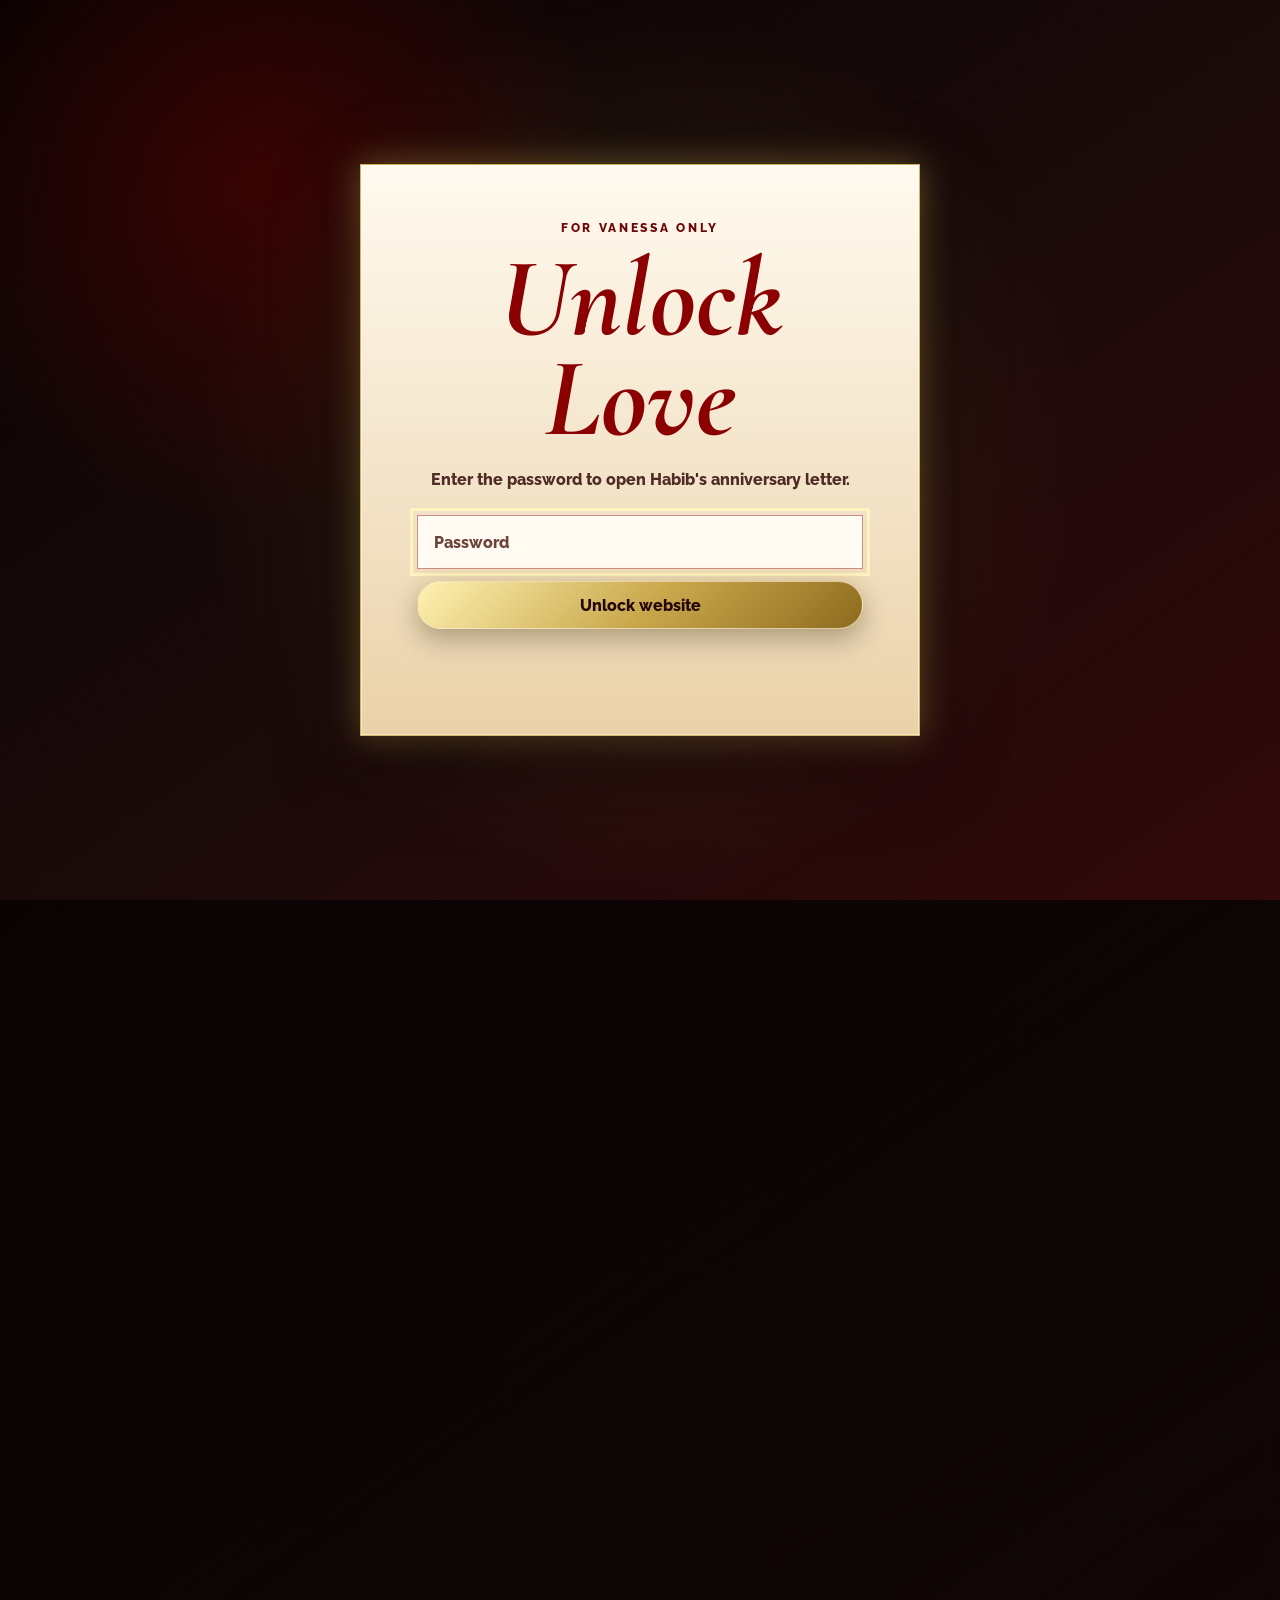
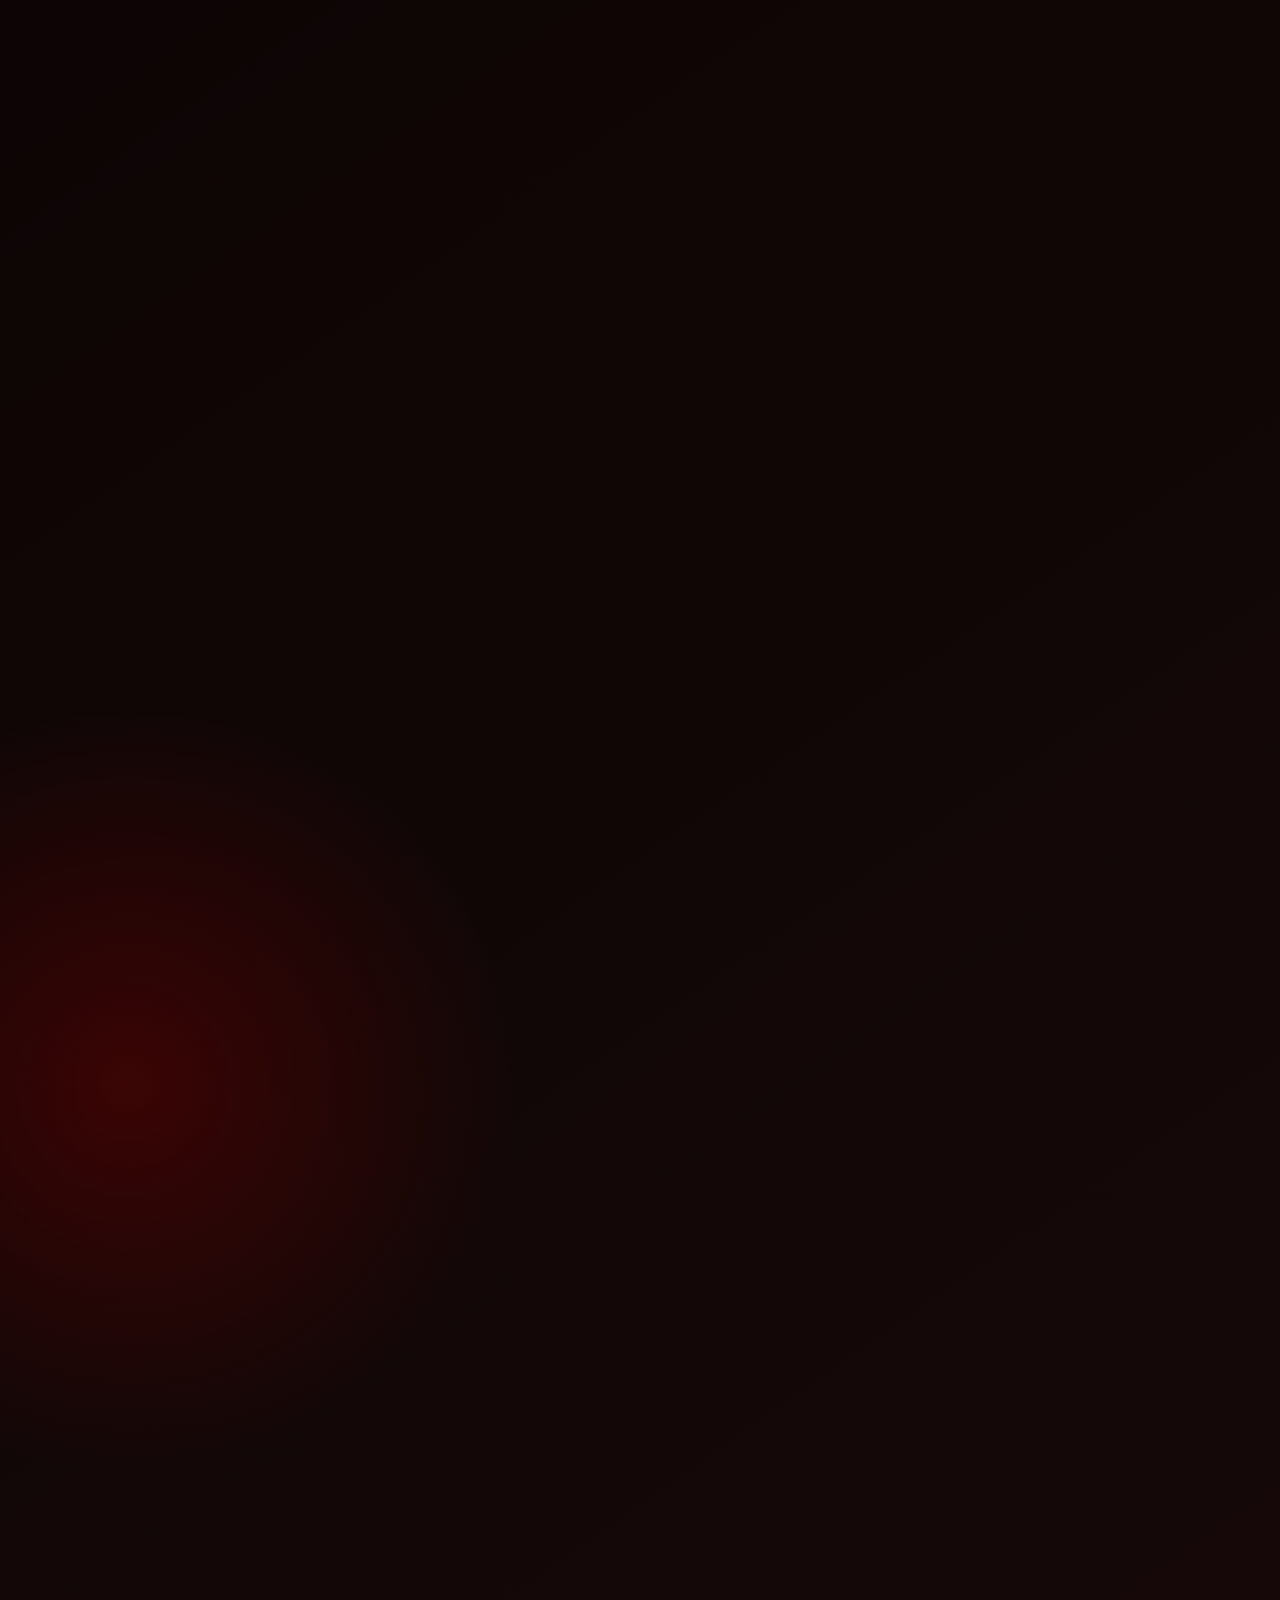
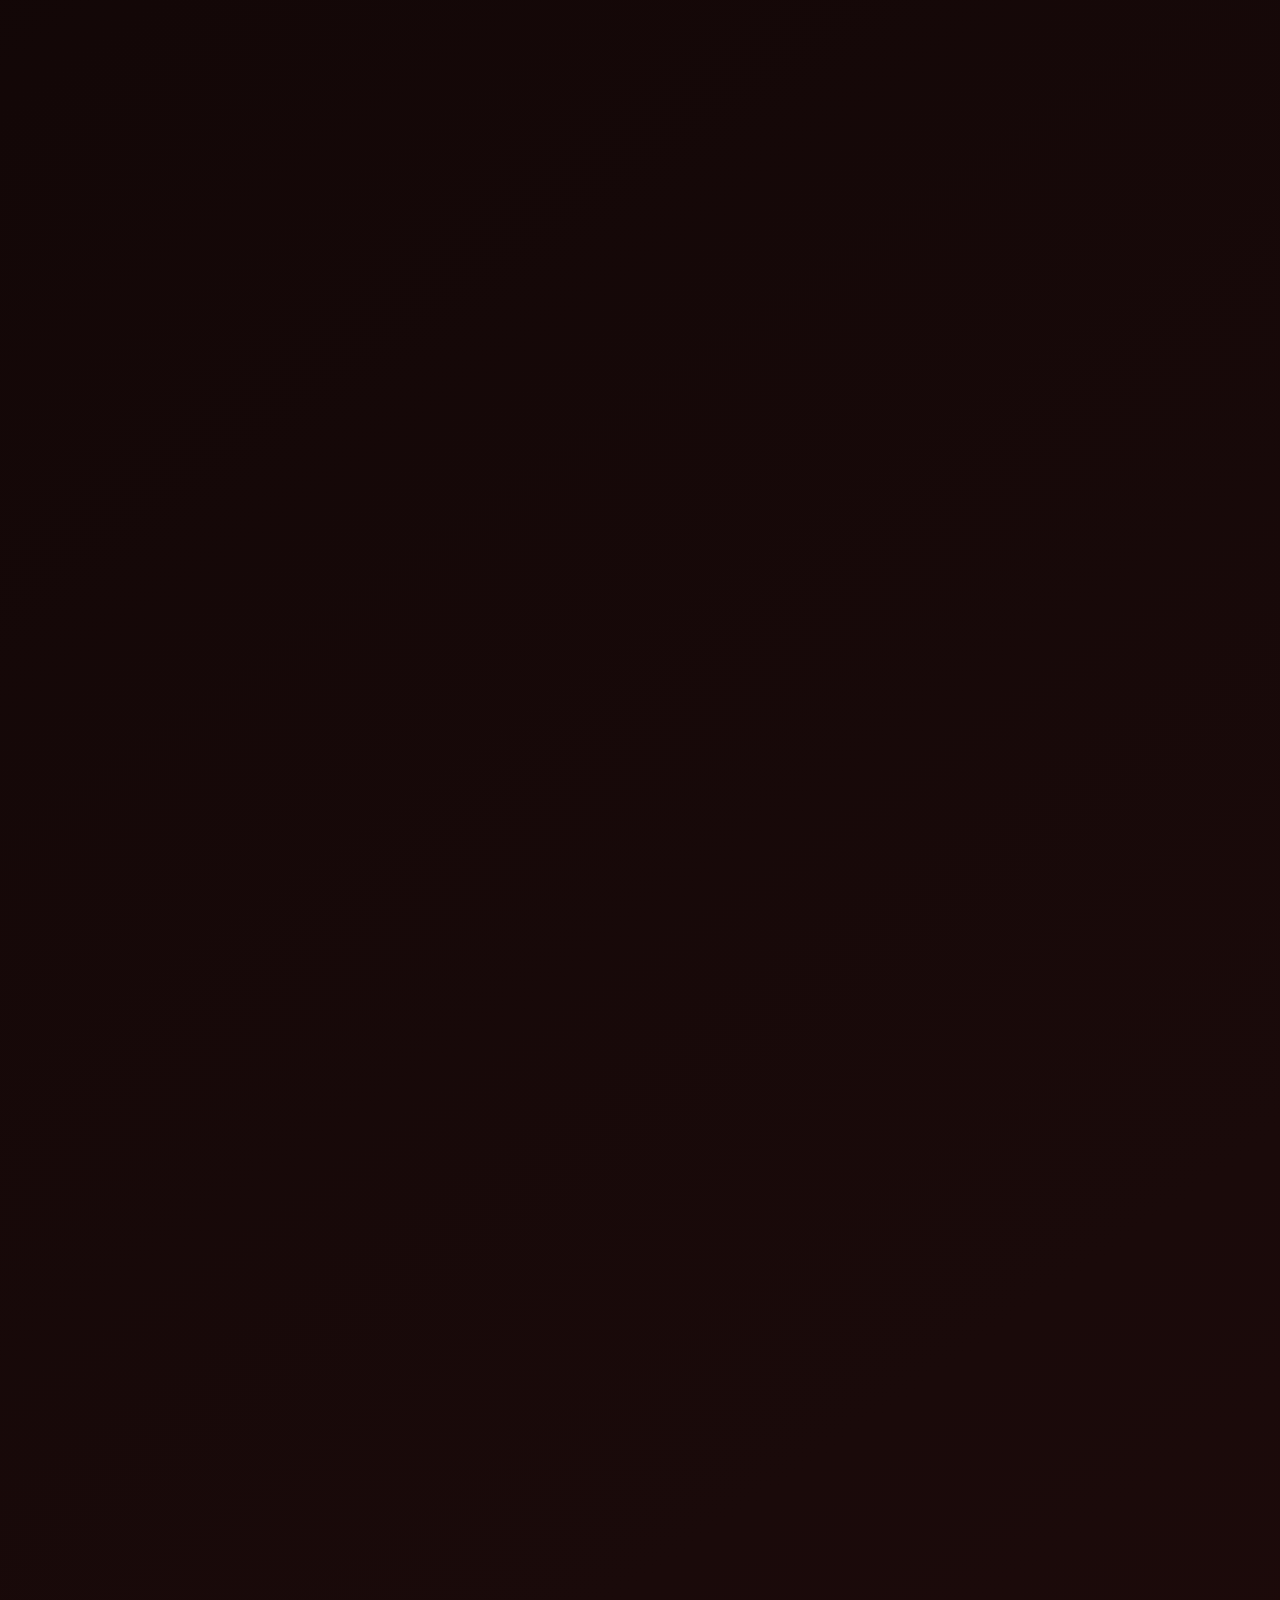
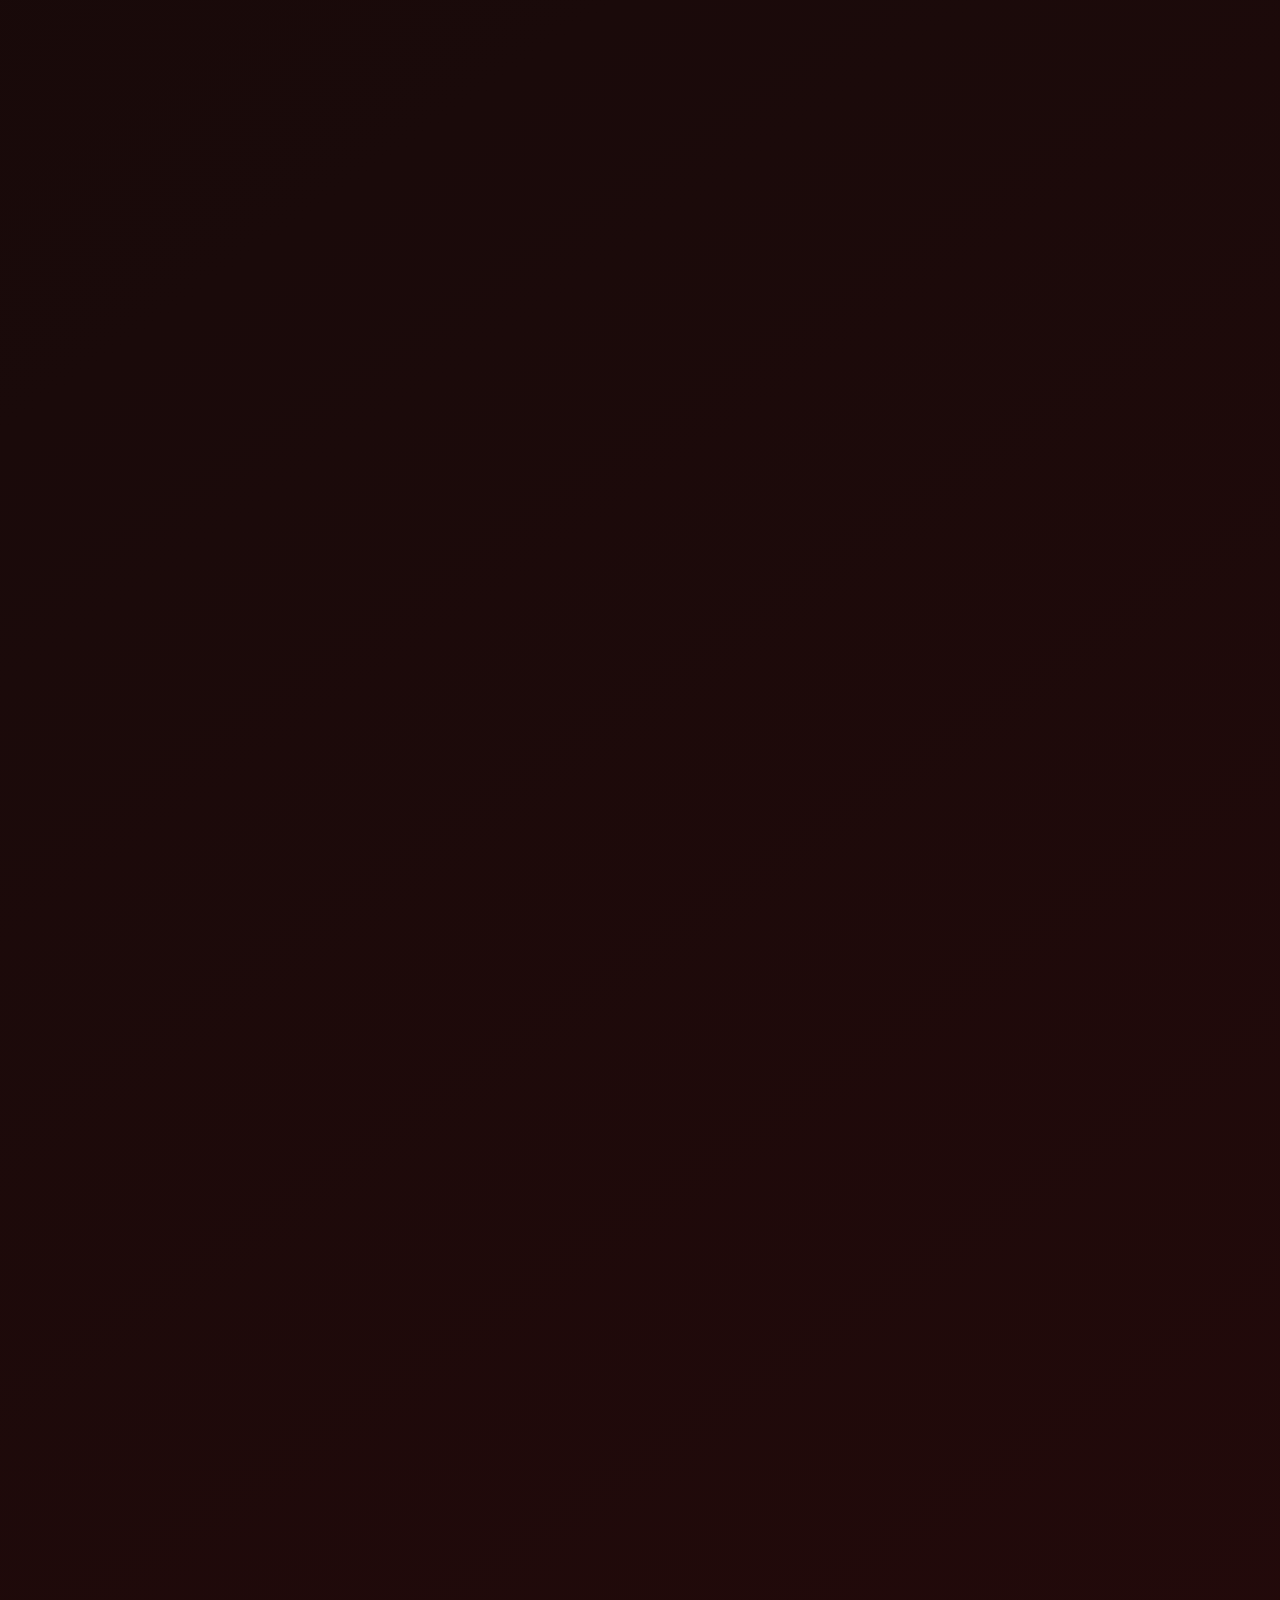
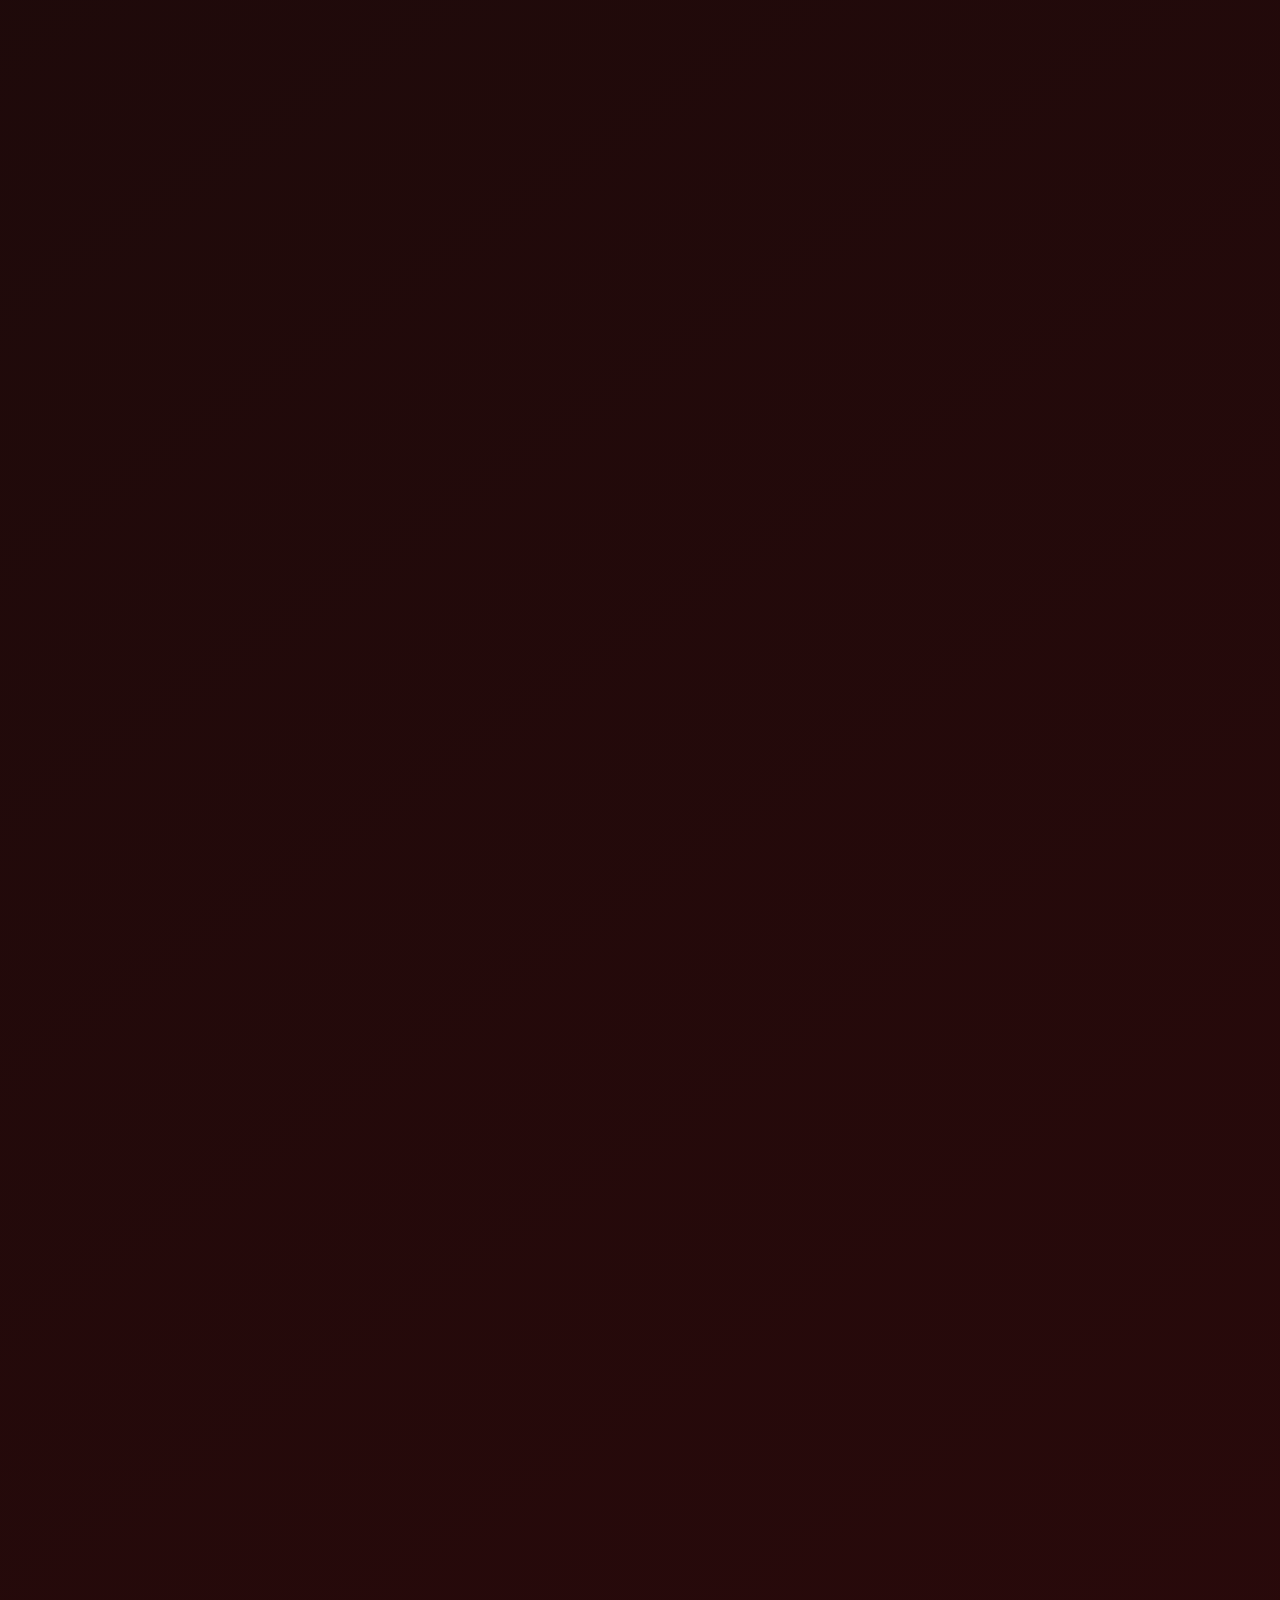
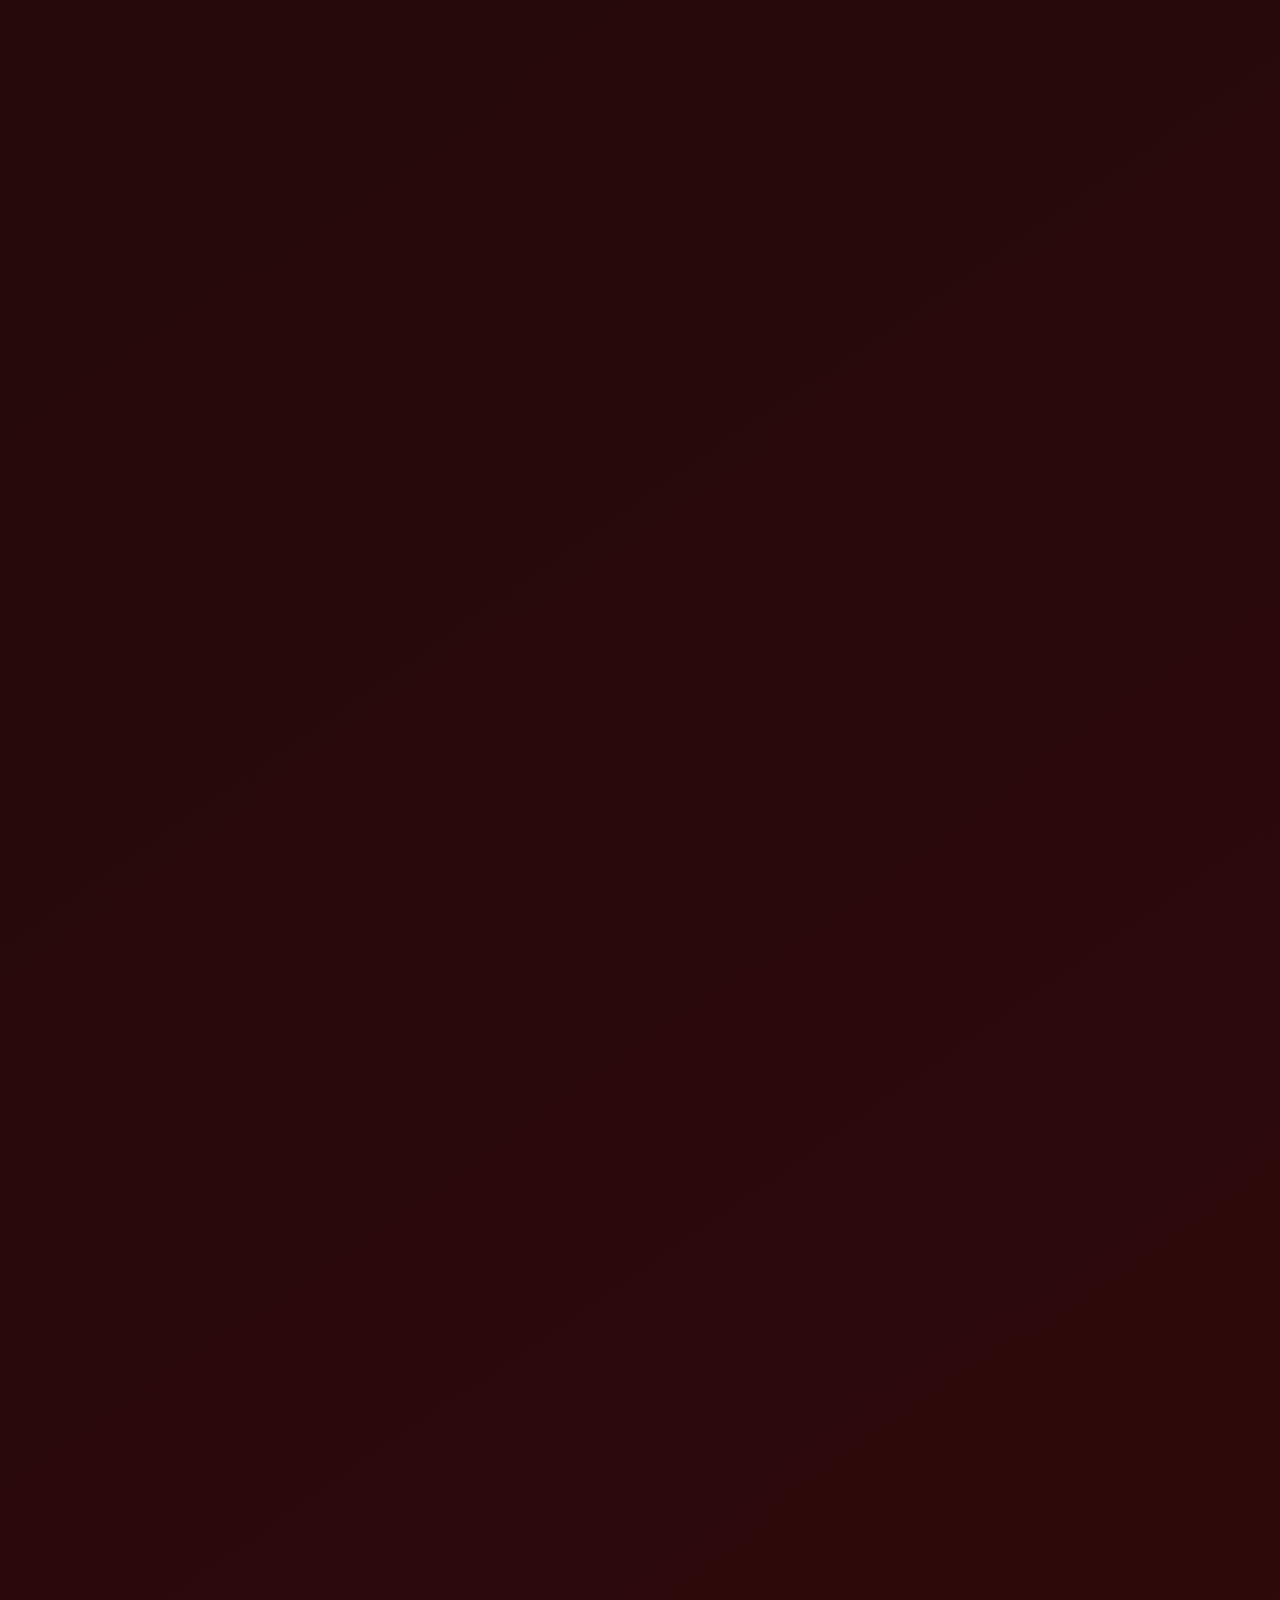
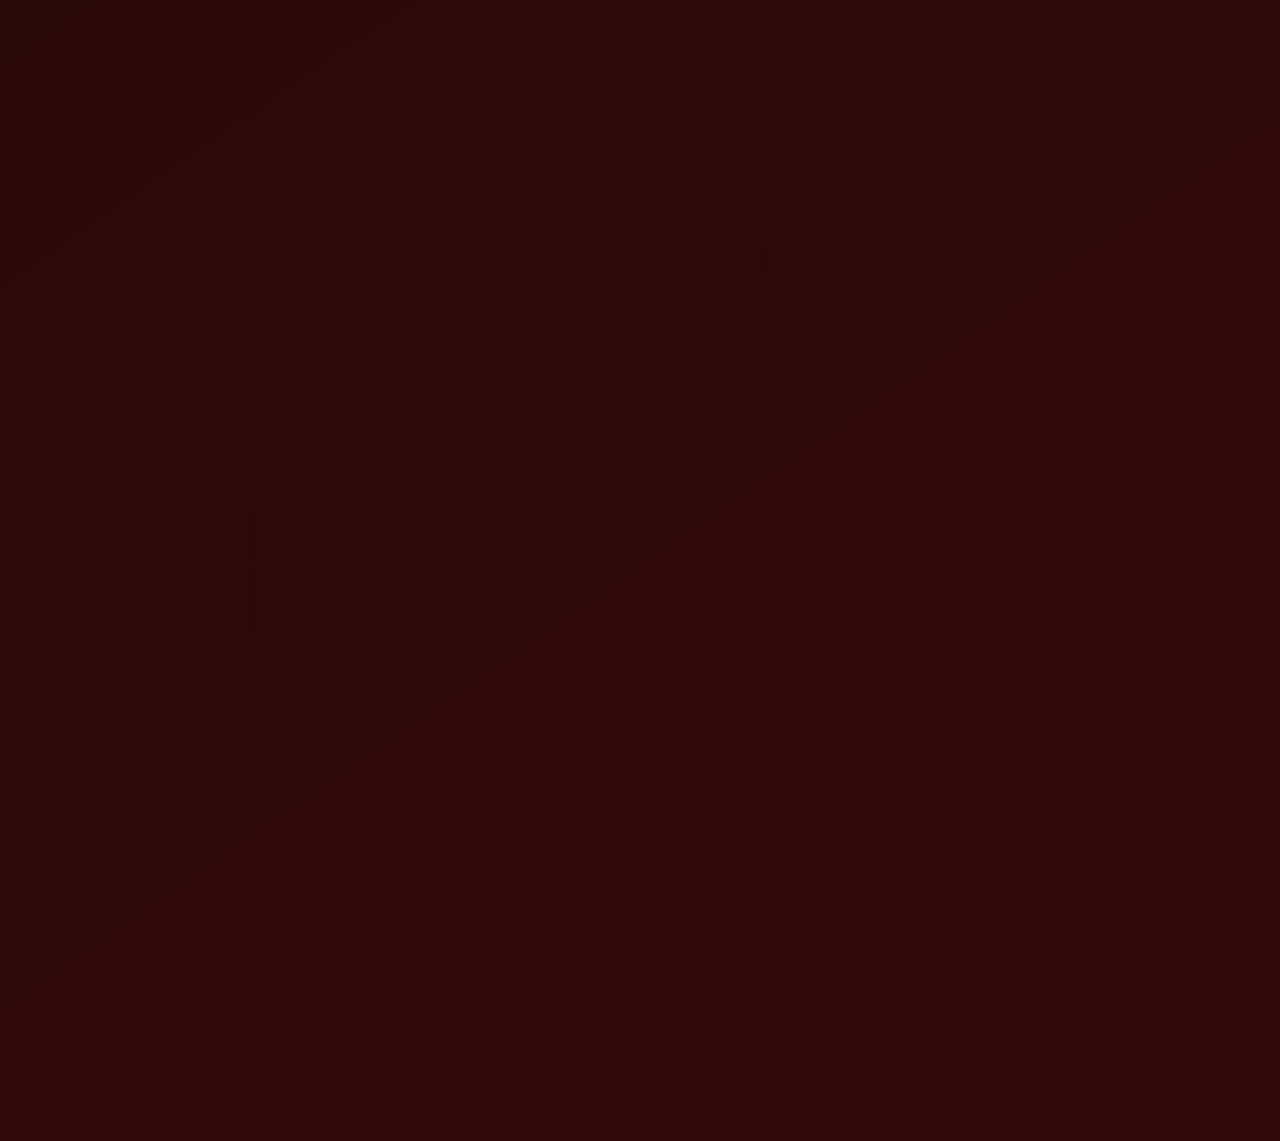
==== commit 4d9e3ecb: "Add birthday celebration: takeover slides, cake candles, Arabic-quote letter - Full-screen birthday " ====
--- a/index.html
+++ b/index.html
@@ -1508,7 +1508,7 @@
         }
         .constellation-hint { color: rgba(200,180,255,0.72); font-size: 0.87rem; font-weight: 600; margin: 8px 0; text-align: center; }
         .const-star-btn {
-            position: absolute; width: 30px; height: 30px;
+            position: absolute; width: 44px; height: 44px;
             border-radius: 50%; background: none; border: none;
             cursor: pointer; padding: 0;
             transform: translate(-50%, -50%);
@@ -1597,6 +1597,210 @@
             .hearts-counter { bottom: 74px; left: 14px; font-size: 0.7rem; }
             .heartbeat-btn { width: 96px; height: 96px; font-size: 2.5rem; }
             .constellation-field { max-height: 210px; }
+        }
+    </style>
+    <style>
+        /* Final clarity pass: keep every message readable on dark, gold, and cream surfaces. */
+        :root {
+            --ink: #2a090b;
+            --muted: #5d342d;
+            --readable-cream: #fffaf0;
+            --readable-gold: #ffe7a5;
+            --readable-dark: #1d0708;
+            --focus-ring: #fff4bf;
+        }
+
+        body,
+        .section-copy,
+        .mini-card p,
+        .certificate-copy,
+        .timeline-card p,
+        .quiz-message,
+        .date-card,
+        .poem-display,
+        .hug-milestone,
+        .password-hint,
+        .memory-input,
+        .password-input,
+        .promise-card span,
+        .song-caption,
+        .modal-content p,
+        .all-hearts-inner p {
+            color: var(--muted) !important;
+        }
+
+        .card,
+        .gate-card,
+        .modal-content,
+        .timeline-card,
+        .mini-card,
+        .certificate,
+        .quiz-box,
+        .date-card,
+        .poem-display,
+        .letter-paper,
+        .all-hearts-inner,
+        .star-caught-msg,
+        .pet-bubble,
+        .heart-tooltip,
+        .rain-note {
+            background: linear-gradient(180deg, rgba(255, 250, 240, 0.99), rgba(245, 225, 186, 0.96)) !important;
+            color: var(--ink) !important;
+        }
+
+        .section-title,
+        .gate-title,
+        .certificate-title,
+        .timeline-date,
+        .mini-card h3,
+        .quiz-question,
+        .reason-front,
+        .reason-back,
+        .modal-content .section-title,
+        .all-hearts-inner h2 {
+            color: var(--crimson) !important;
+            -webkit-text-fill-color: currentColor !important;
+            background: none !important;
+            text-shadow: none !important;
+        }
+
+        .hero,
+        .footer,
+        .secret-panel,
+        .secret-content,
+        .constellation-field,
+        .constellation-panel,
+        .hearts-counter,
+        .idle-float {
+            color: var(--readable-cream) !important;
+        }
+
+        .hero .eyebrow,
+        .hero-subtitle,
+        .anniversary-message,
+        .hero-jewel span,
+        .footer p,
+        .secret-letter p,
+        .vow,
+        .final-message,
+        .constellation-msg,
+        .tw-display,
+        .compliment-display,
+        .heartbeat-msg,
+        .constellation-hint {
+            color: var(--readable-cream) !important;
+            text-shadow: 0 2px 12px rgba(0, 0, 0, 0.72);
+        }
+
+        .hero-title,
+        .hero-jewel strong,
+        .footer strong,
+        .heartbeat-label,
+        .hearts-counter,
+        .idle-float,
+        .secret-content .eyebrow {
+            color: var(--readable-gold) !important;
+            -webkit-text-fill-color: currentColor !important;
+            text-shadow: 0 2px 14px rgba(0, 0, 0, 0.78);
+        }
+
+        .hero-jewel,
+        .meter-shell,
+        .secret-letter,
+        .promise-card,
+        .song-card,
+        .tw-display,
+        .compliment-display,
+        .constellation-msg {
+            background: rgba(20, 5, 6, 0.78) !important;
+            border-color: rgba(255, 231, 165, 0.62) !important;
+        }
+
+        .gold-button,
+        .close-button,
+        .crown-button,
+        .wax-seal,
+        .rain-btn,
+        .audio-toggle,
+        .memory-fab,
+        .secret-lock,
+        .all-hearts-inner button {
+            color: #230607 !important;
+            -webkit-text-fill-color: currentColor !important;
+            text-shadow: none !important;
+        }
+
+        .gold-button:hover,
+        .gold-button:focus-visible,
+        .close-button:hover,
+        .close-button:focus-visible,
+        .crown-button:hover,
+        .crown-button:focus-visible,
+        .wax-seal:hover,
+        .wax-seal:focus-visible {
+            color: var(--readable-cream) !important;
+        }
+
+        input,
+        textarea {
+            color: var(--ink) !important;
+            background: rgba(255, 252, 244, 0.98) !important;
+            border-color: rgba(139, 0, 0, 0.44) !important;
+        }
+
+        input::placeholder,
+        textarea::placeholder {
+            color: #6b433a !important;
+            opacity: 1 !important;
+        }
+
+        a:focus-visible,
+        button:focus-visible,
+        input:focus-visible,
+        textarea:focus-visible,
+        [tabindex]:focus-visible {
+            outline: 3px solid var(--focus-ring) !important;
+            outline-offset: 4px !important;
+        }
+
+        .password-error {
+            color: #b00020 !important;
+            font-weight: 900 !important;
+        }
+
+        body.loaded #loader {
+            display: none !important;
+        }
+
+        .gate-lock {
+            z-index: 21000 !important;
+        }
+
+        .gate-card {
+            background: linear-gradient(180deg, #fffaf0, #ead2a9) !important;
+        }
+
+        .gate-card .eyebrow {
+            color: #6e0507 !important;
+            text-shadow: none !important;
+        }
+
+        .gate-copy {
+            color: #4f2c25 !important;
+            font-weight: 800 !important;
+        }
+
+        @media (max-width: 699px) {
+            .hero-actions,
+            .controls,
+            .quiz-options {
+                gap: 12px !important;
+            }
+
+            .gold-button {
+                min-width: min(100%, 260px);
+                white-space: normal !important;
+            }
         }
     </style>
 </head>
@@ -2242,10 +2446,11 @@
                 hugText.textContent = hugs === 0 ? "0 hugs saved for Vanessa." : `${hugs} hugs. ${milestone[1]}`;
             };
             $("#hugButton").addEventListener("click", (event) => {
+                const button = event.currentTarget;
                 hugs += 1;
                 localStorage.setItem("vanessa-hug-count", String(hugs));
-                event.currentTarget.classList.add("press");
-                window.setTimeout(() => event.currentTarget.classList.remove("press"), 220);
+                button.classList.add("press");
+                window.setTimeout(() => button.classList.remove("press"), 220);
                 update();
                 createBurst(event.clientX, event.clientY, 28);
             });
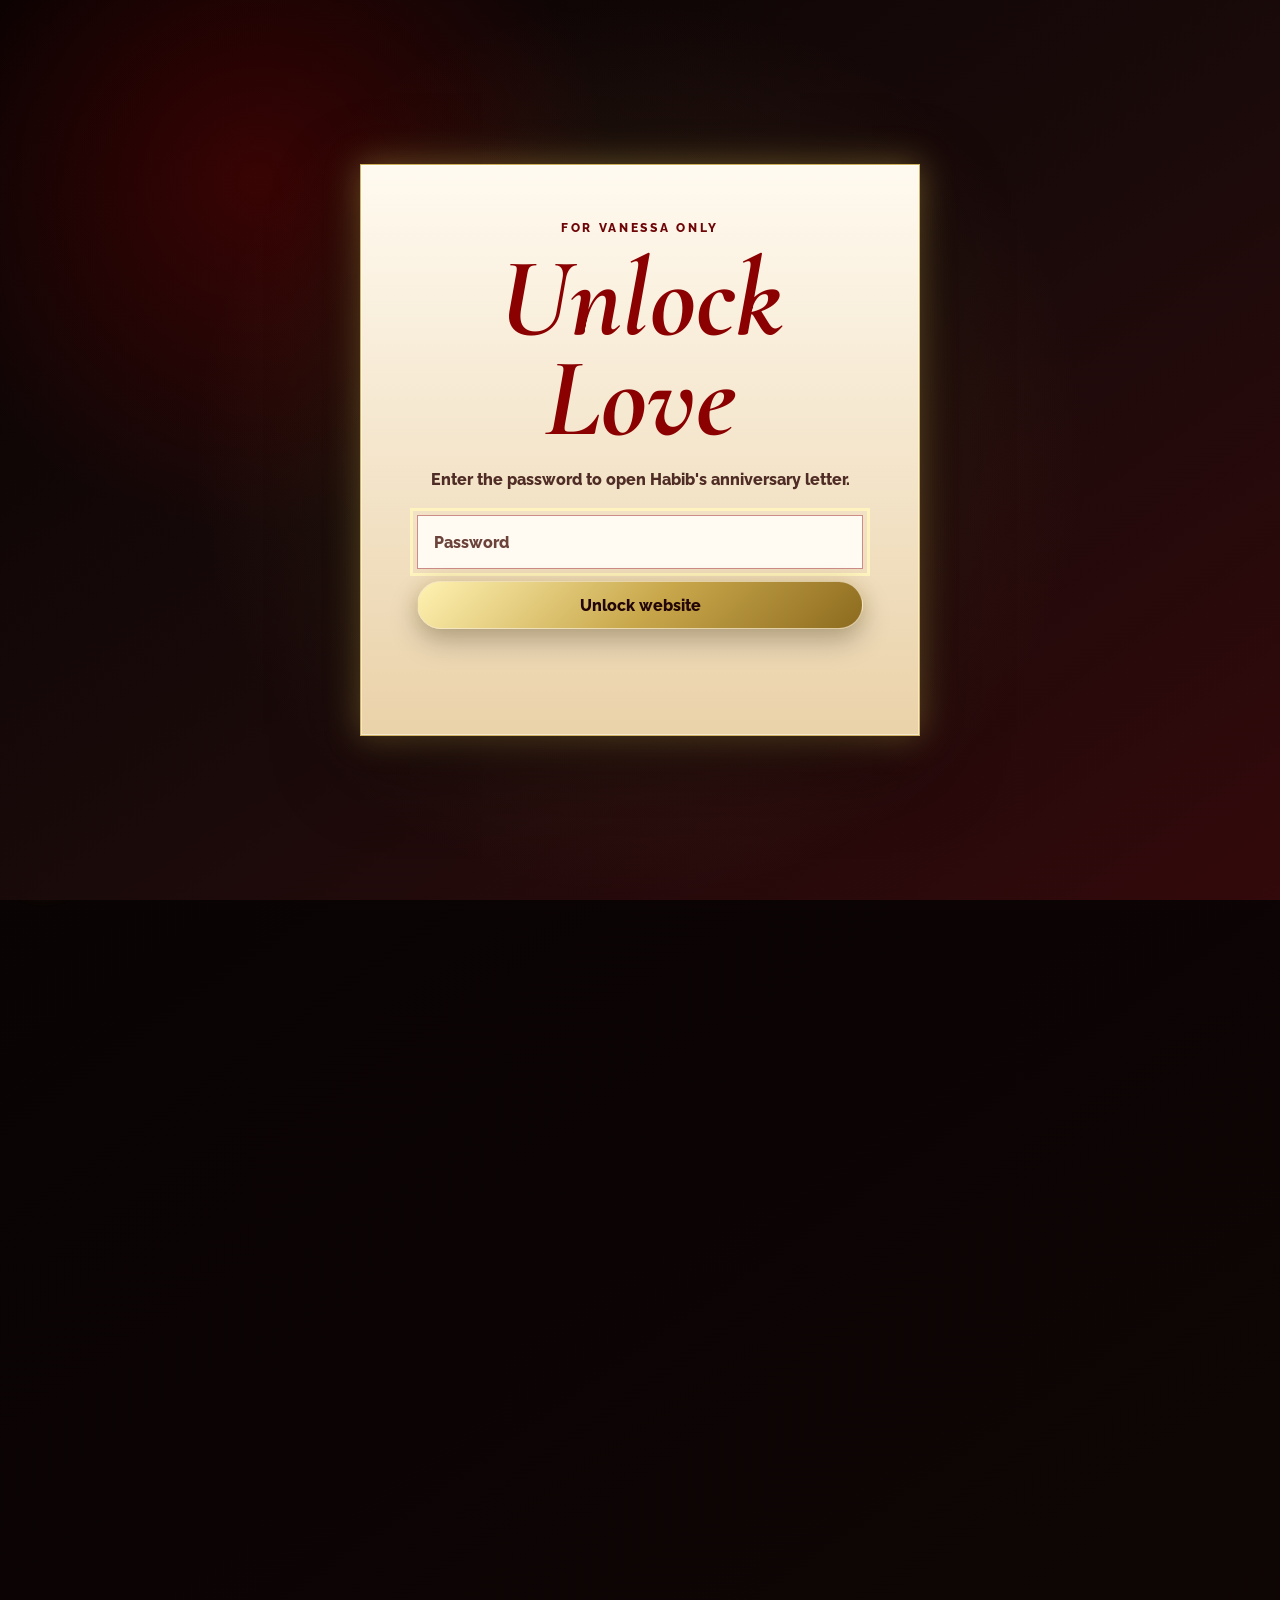
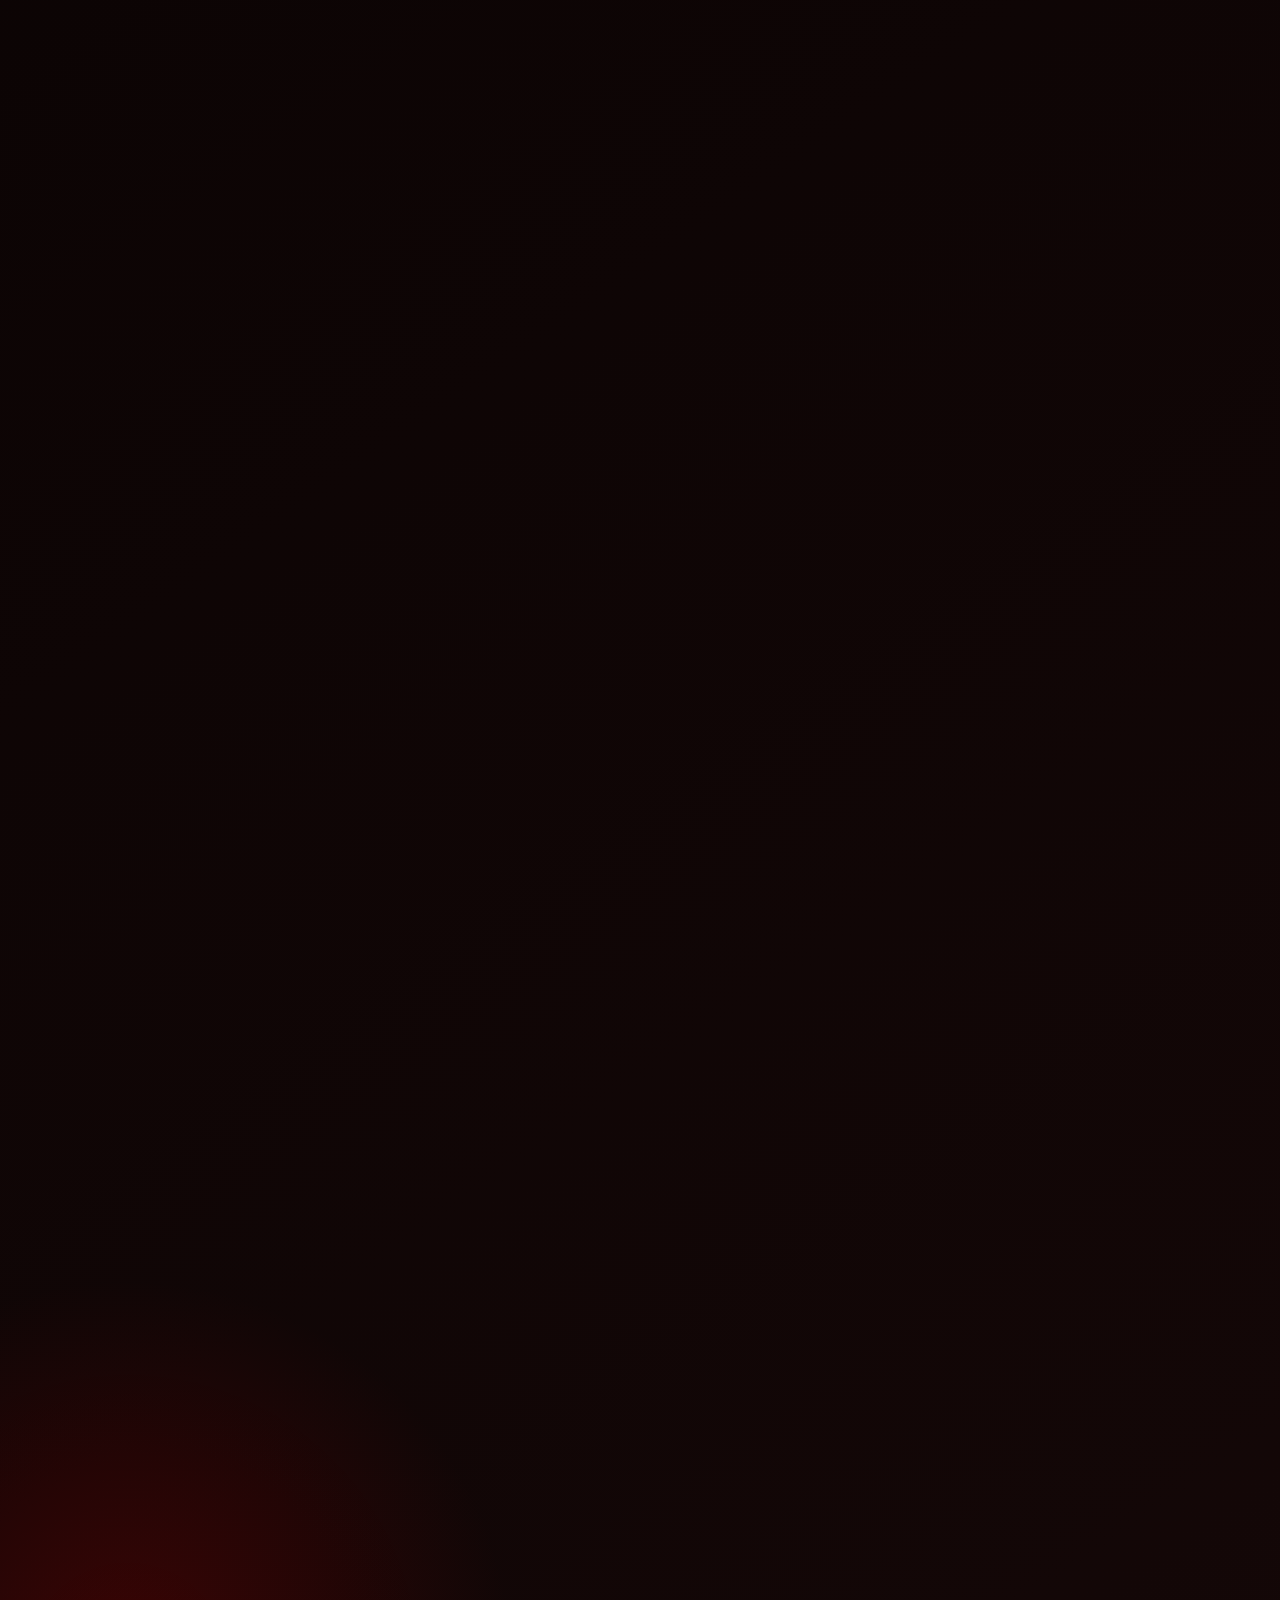
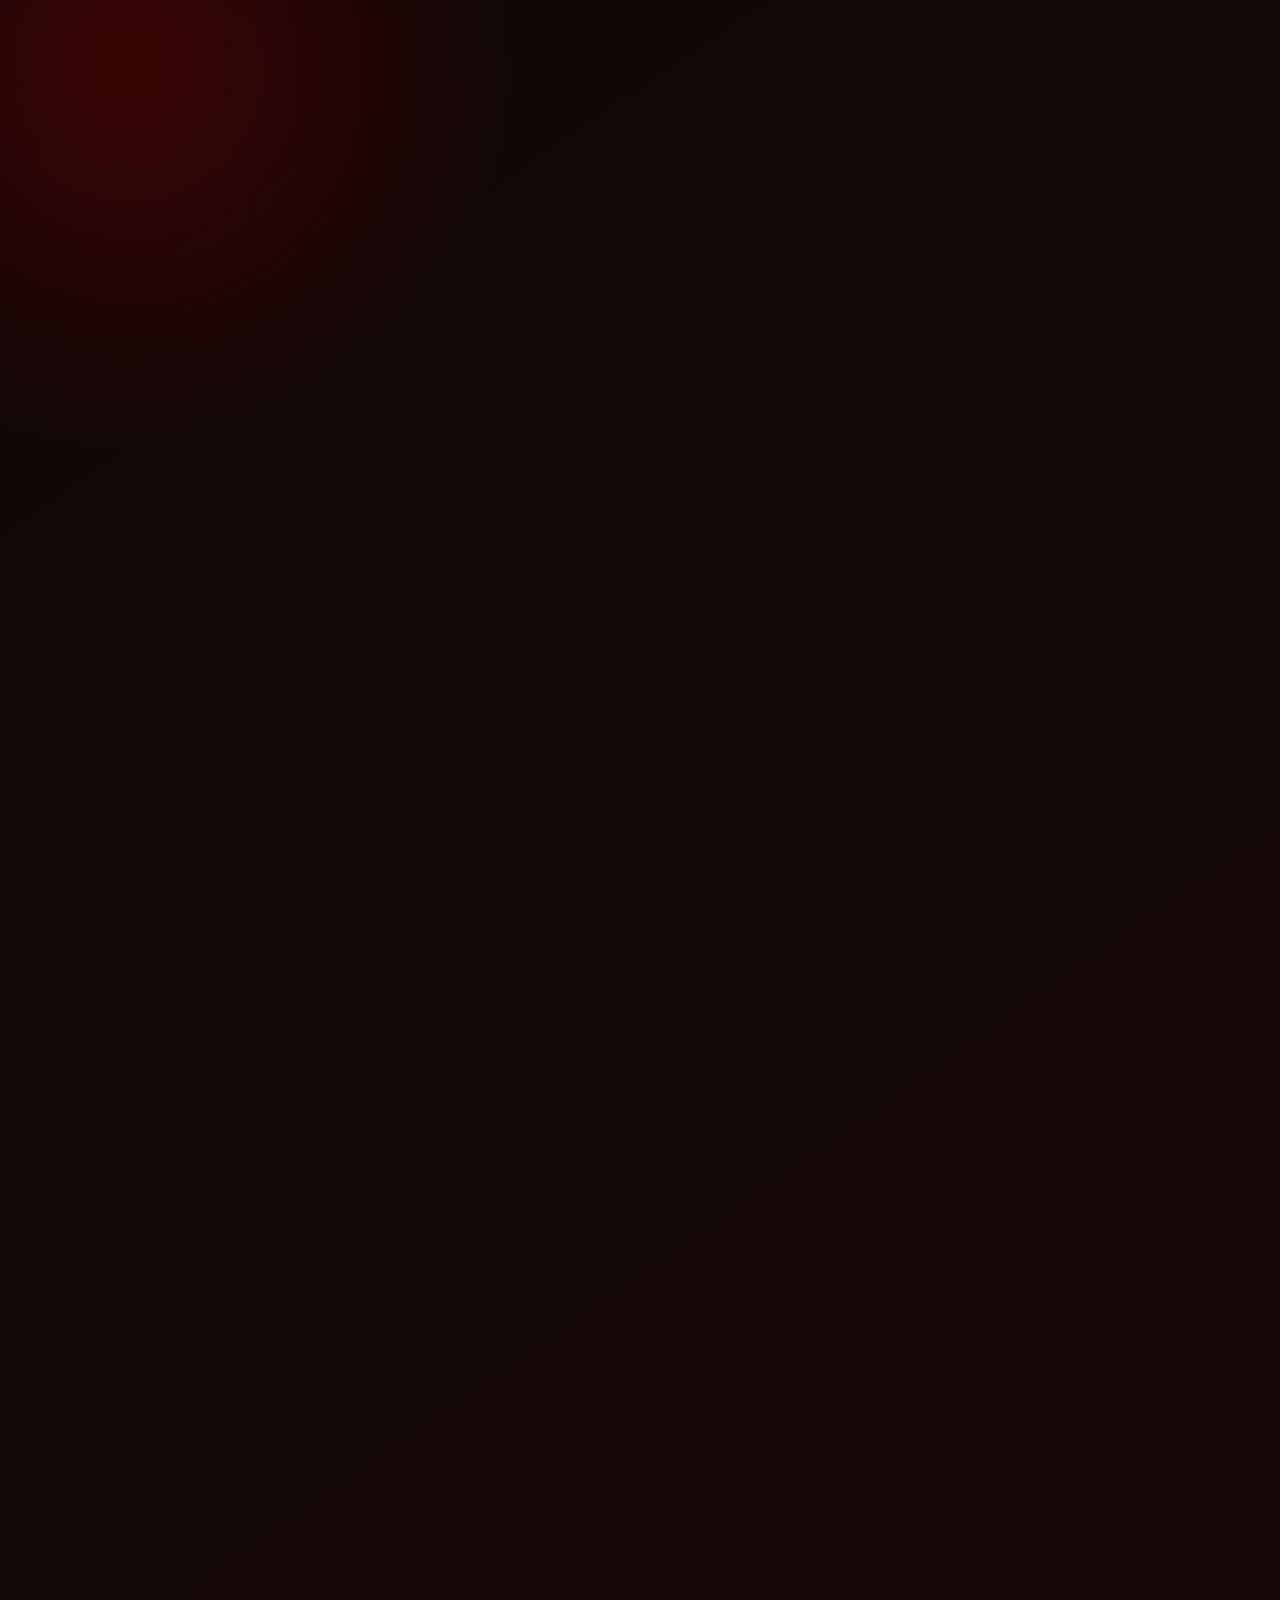
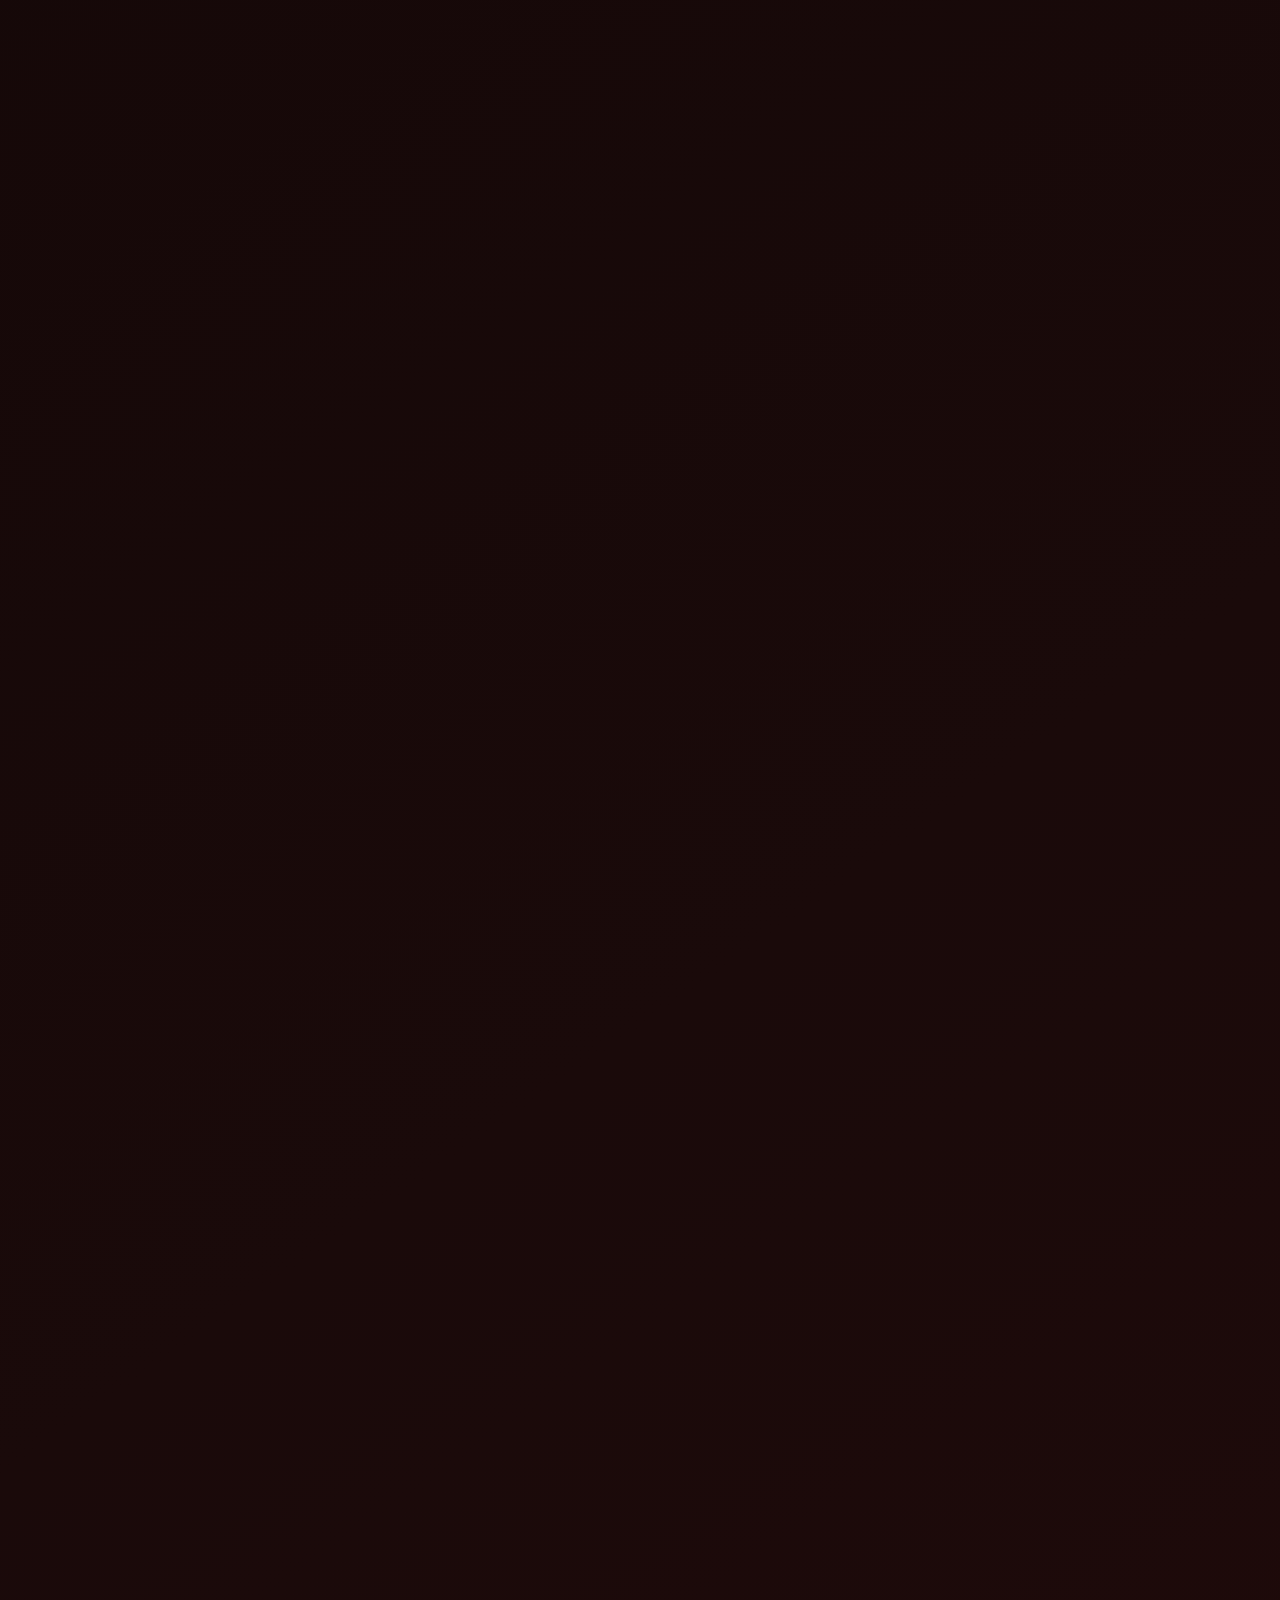
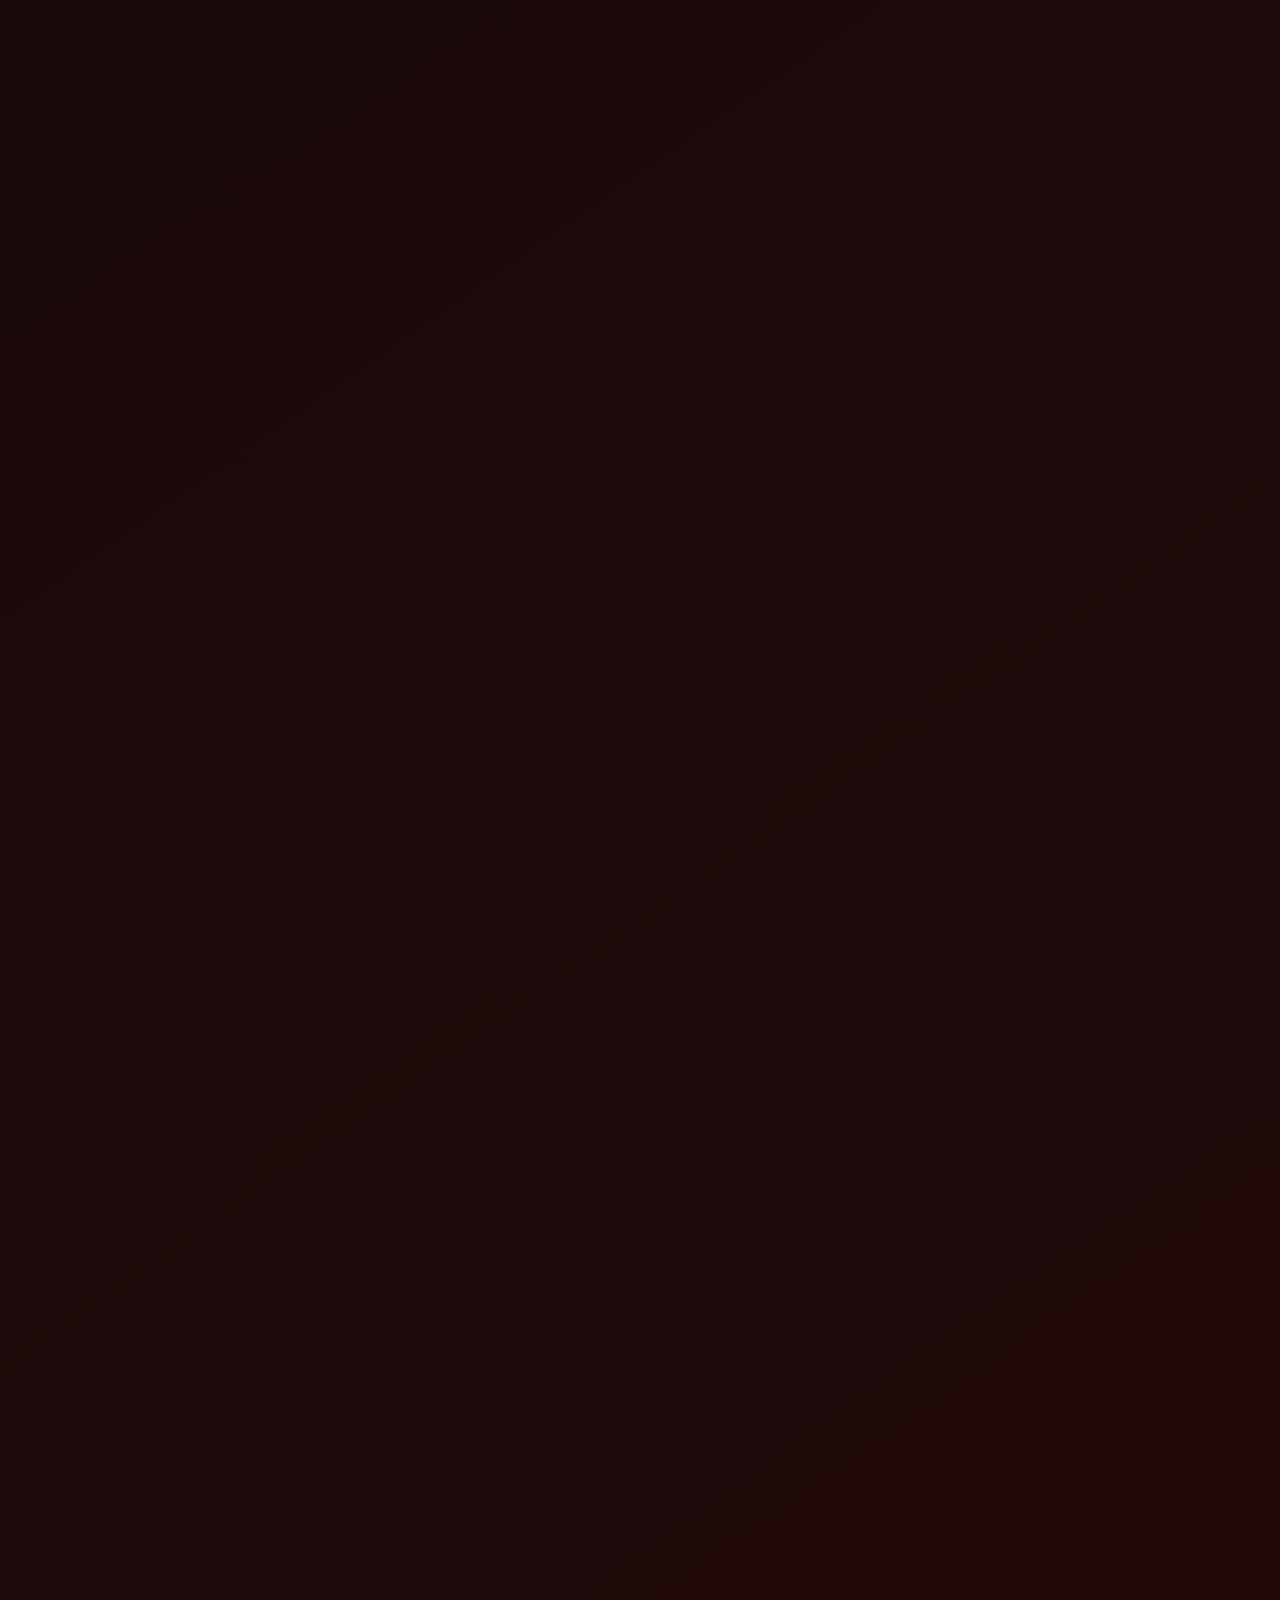
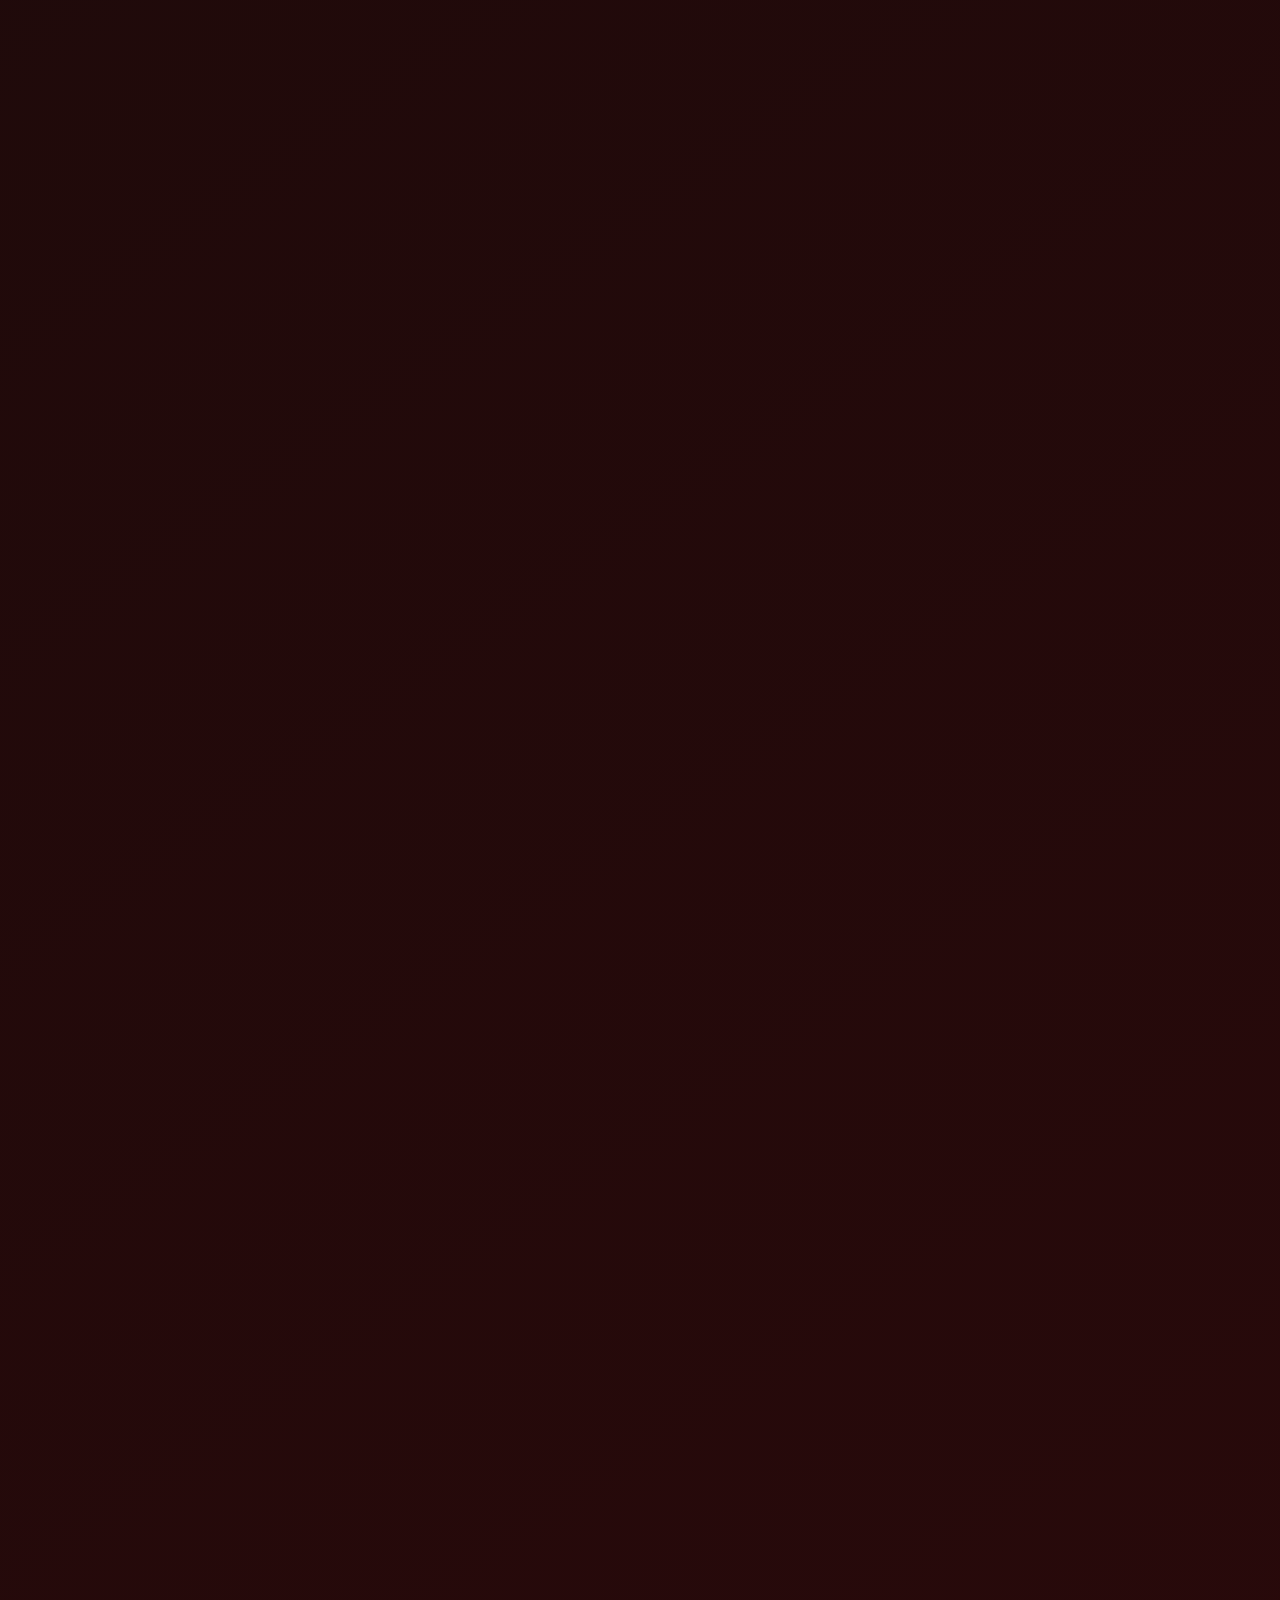
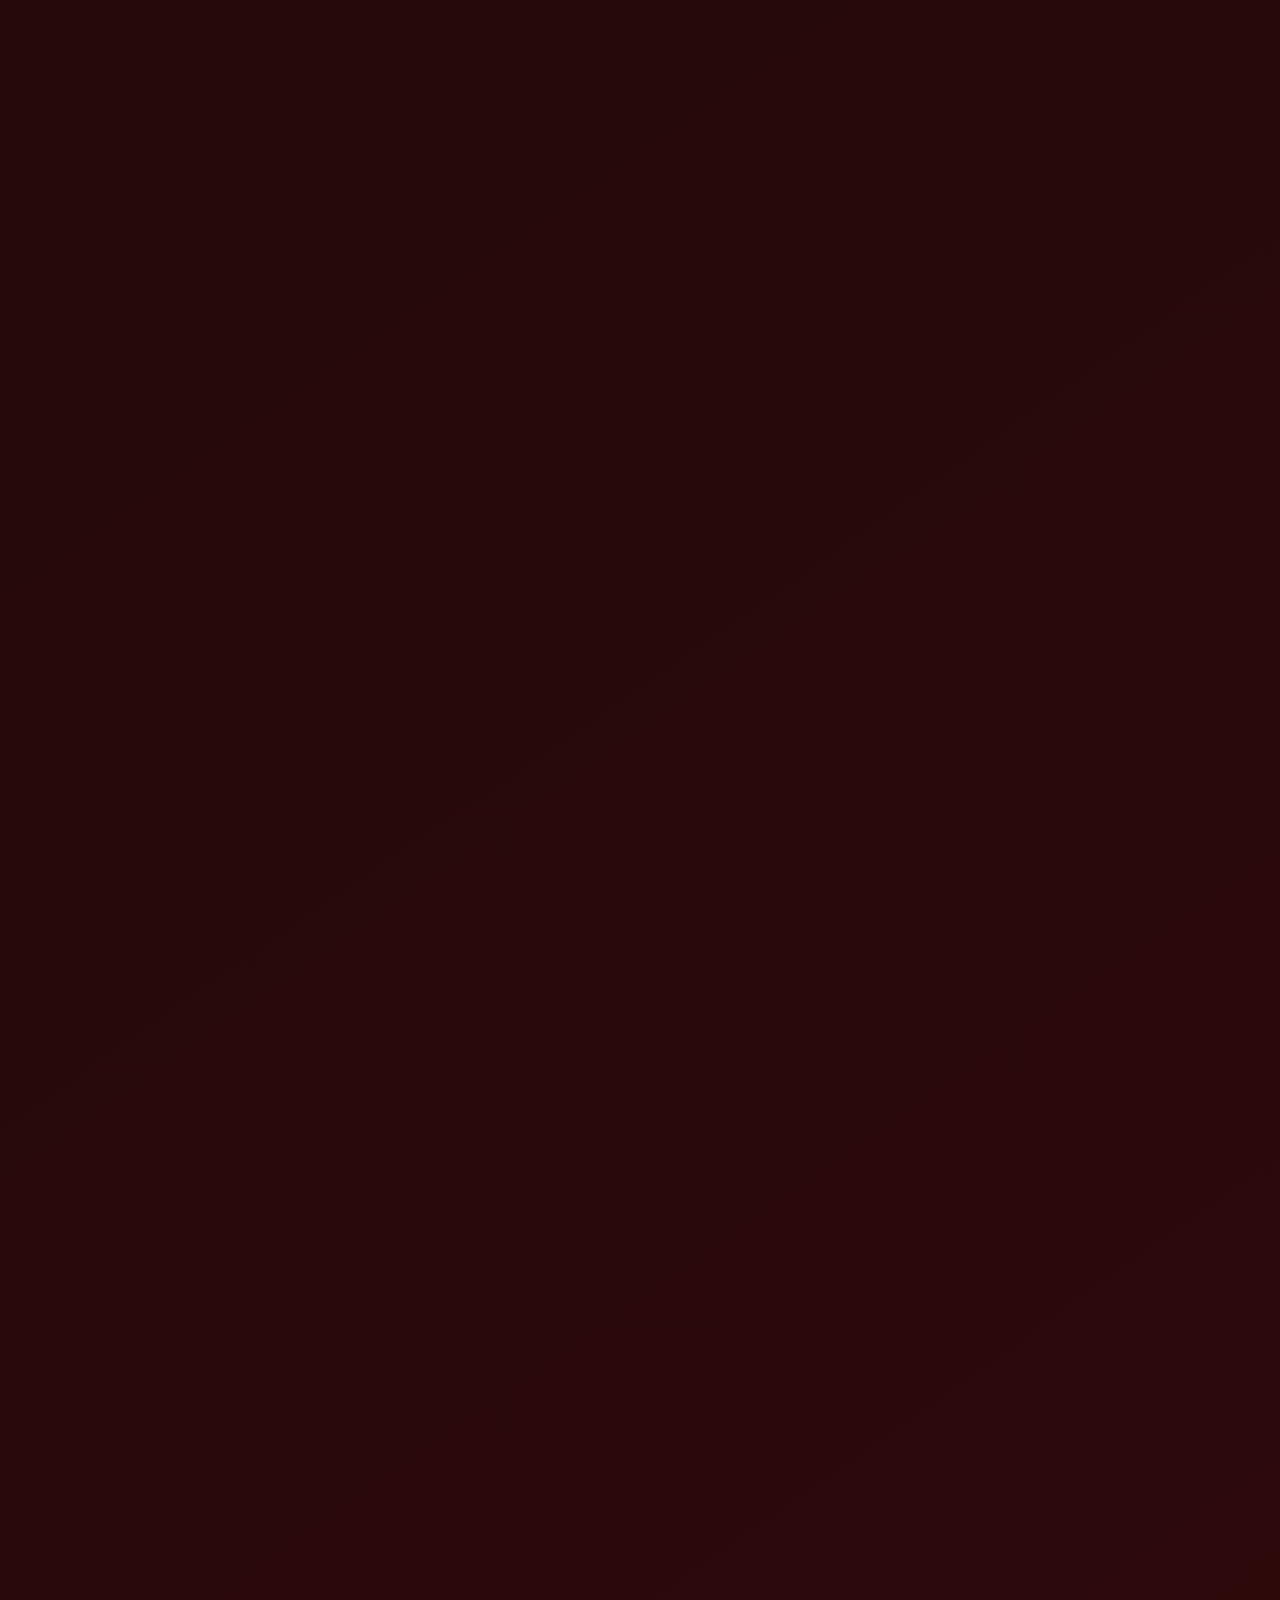
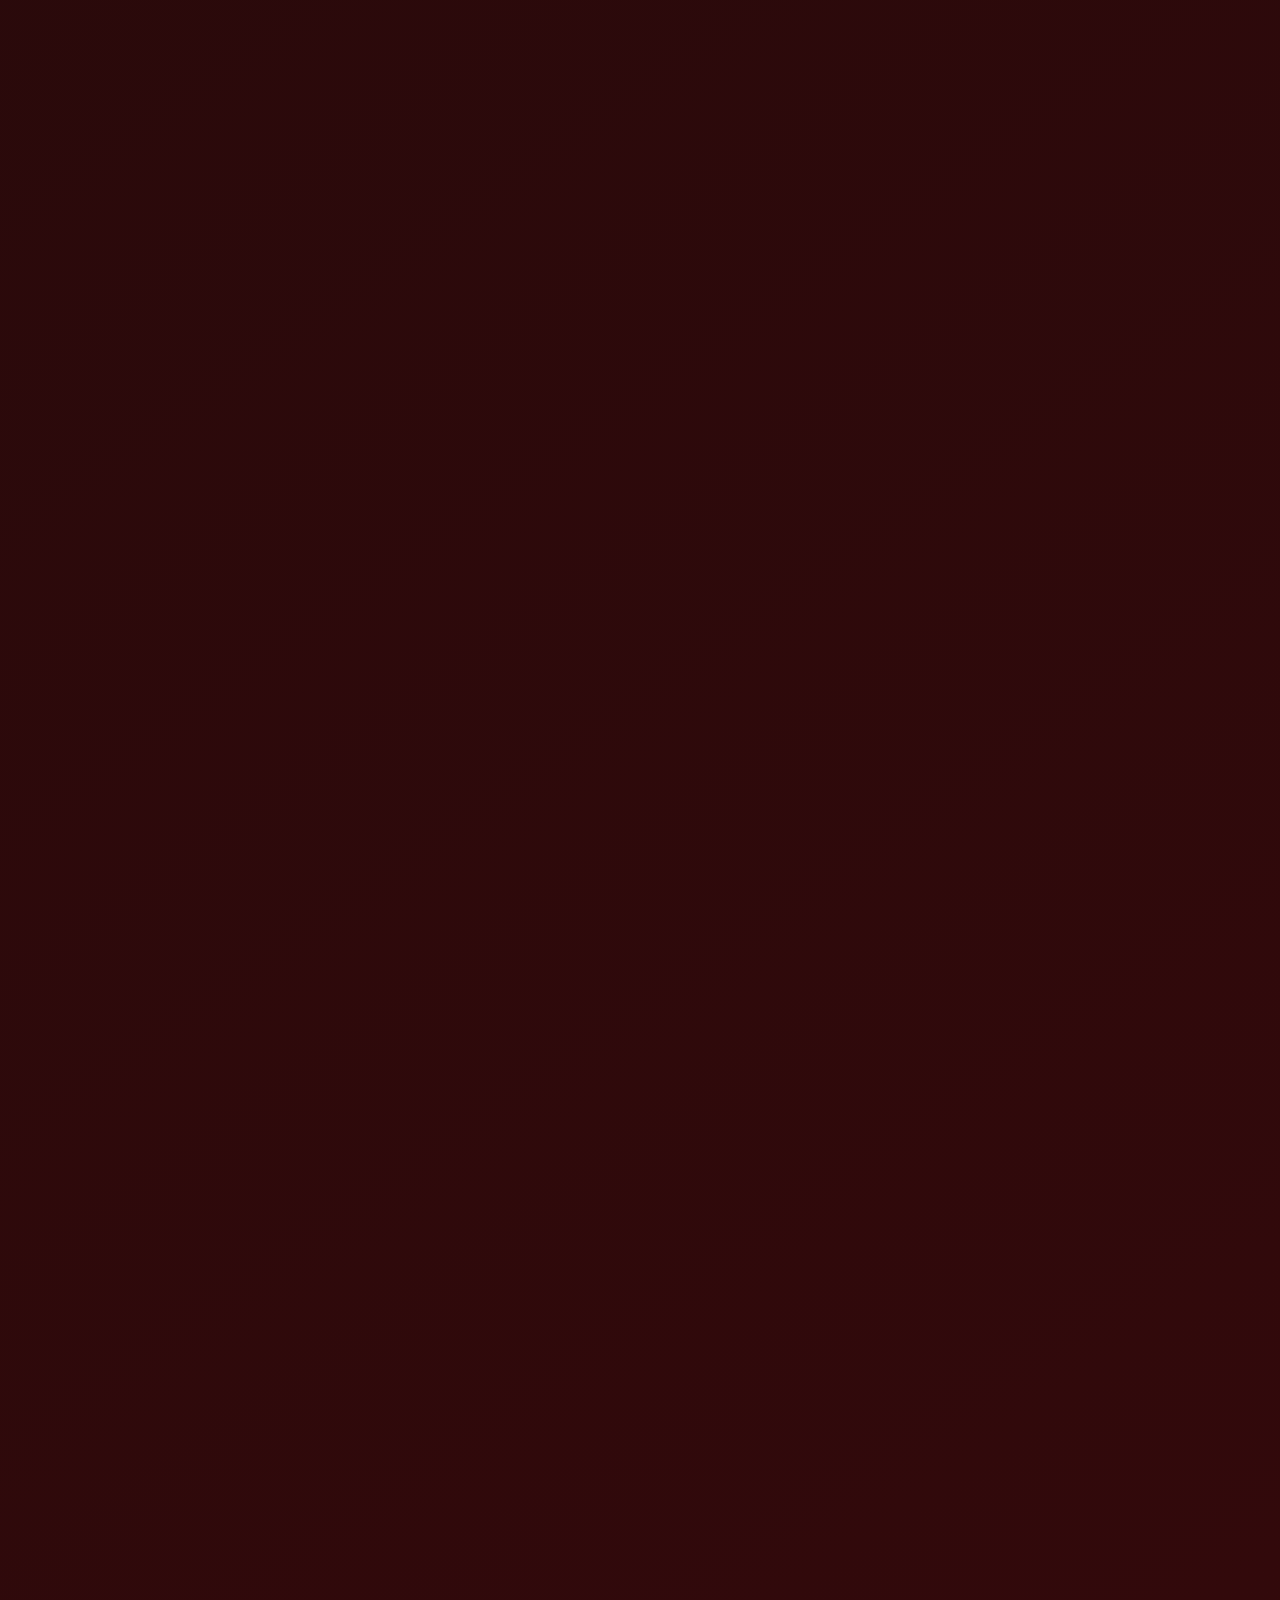
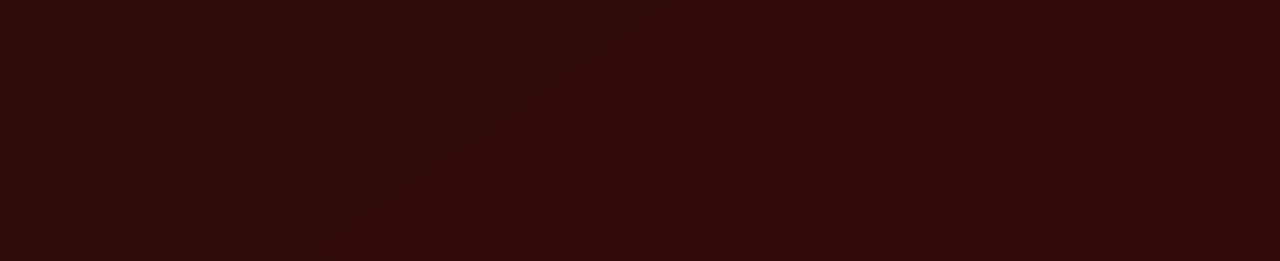
==== commit 996c1359: "Add birthday celebration to the main password site (index.html) Same birthday experience as For My V" ====
--- a/index.html
+++ b/index.html
@@ -1803,6 +1803,158 @@
             }
         }
     </style>
+    <style>
+        /* ═══════════════ 🎂 BIRTHDAY EDITION — styles ═══════════════ */
+        body.bday-open { overflow: hidden; }
+        body.gate-locked .bday-fab { opacity: 0; visibility: hidden; pointer-events: none; }
+
+        .bday-overlay {
+            position: fixed; inset: 0; z-index: 18500; display: none; place-items: center;
+            overflow: hidden; padding: 22px;
+            background:
+                radial-gradient(circle at 50% 8%, rgba(201, 168, 76, 0.26), transparent 46%),
+                radial-gradient(circle at 10% 90%, rgba(139, 0, 0, 0.55), transparent 55%),
+                linear-gradient(155deg, #0c0202 0%, #2b0d0f 50%, #4a0f14 100%);
+        }
+        .bday-overlay.show { display: grid; animation: bdayFadeIn 0.9s ease both; }
+        .bday-overlay.leaving { opacity: 0; visibility: hidden; transition: opacity 0.9s ease, visibility 0.9s ease; }
+        @keyframes bdayFadeIn { from { opacity: 0; } to { opacity: 1; } }
+
+        .bday-slide { position: relative; z-index: 4; display: none; width: min(680px, 100%); text-align: center; color: var(--champagne); }
+        .bday-slide.active { display: block; animation: bdaySlideUp 0.9s cubic-bezier(0.22, 1, 0.36, 1) both; }
+        @keyframes bdaySlideUp { from { opacity: 0; transform: translateY(44px) scale(0.96); } to { opacity: 1; transform: none; } }
+
+        .bday-eyebrow {
+            display: inline-block; padding: 9px 20px; border-radius: 999px;
+            border: 1px solid rgba(201, 168, 76, 0.5); background: rgba(201, 168, 76, 0.1);
+            color: var(--gold-light); font-size: 0.78rem; font-weight: 800; letter-spacing: 0.16em; text-transform: uppercase;
+        }
+        .bday-title {
+            margin: 18px 0 12px; font-family: "Cormorant Garamond", Georgia, serif; font-style: italic; font-weight: 700;
+            font-size: clamp(3rem, 14vw, 6.2rem); line-height: 0.98;
+            background: linear-gradient(120deg, #f3db91, #fff6da 30%, #C9A84C 55%, #f3db91 80%);
+            background-size: 300% 100%;
+            -webkit-background-clip: text; background-clip: text; color: transparent;
+            animation: bdayShimmer 5s linear infinite;
+            filter: drop-shadow(0 0 24px rgba(201, 168, 76, 0.4));
+        }
+        @keyframes bdayShimmer { to { background-position: 300% 0; } }
+        .bday-title-2 { margin: 0 0 4px; font-family: "Cormorant Garamond", Georgia, serif; font-style: italic; font-size: clamp(1.9rem, 8vw, 3rem); color: var(--gold-light); }
+        .bday-sub { margin: 0 auto 26px; max-width: 520px; color: rgba(245, 230, 200, 0.94); font-size: clamp(1rem, 3.6vw, 1.18rem); font-weight: 600; line-height: 1.8; }
+        .bday-btn {
+            min-height: 52px; padding: 14px 32px; border-radius: 999px; cursor: pointer;
+            border: 1px solid rgba(245, 230, 200, 0.74);
+            background: linear-gradient(135deg, #fff2b2, var(--gold) 52%, #8d6b1f);
+            color: #3f0809; font-weight: 800; font-size: 1.02rem;
+            box-shadow: 0 16px 36px rgba(0, 0, 0, 0.4), 0 0 26px rgba(201, 168, 76, 0.4);
+            transition: transform 0.2s ease, box-shadow 0.2s ease;
+        }
+        .bday-btn:hover { transform: translateY(-2px) scale(1.03); box-shadow: 0 20px 44px rgba(0, 0, 0, 0.45), 0 0 36px rgba(201, 168, 76, 0.6); }
+        .bday-skip { display: block; margin: 16px auto 0; background: none; border: 0; color: rgba(245, 230, 200, 0.55); font-size: 0.85rem; font-weight: 700; text-decoration: underline; cursor: pointer; }
+
+        .bday-confetti-layer, .bday-balloon-layer { position: absolute; inset: 0; pointer-events: none; z-index: 1; overflow: hidden; }
+        .bday-page-layer { position: fixed; inset: 0; pointer-events: none; z-index: 8000; overflow: hidden; }
+        .bday-confetti { position: absolute; top: -6vh; width: 10px; height: 16px; border-radius: 3px; opacity: 0; will-change: transform, opacity; }
+        @keyframes bdayFall {
+            0% { opacity: 0; transform: translate3d(0, -6vh, 0) rotate(0deg); }
+            8% { opacity: 1; }
+            100% { opacity: 0.9; transform: translate3d(var(--sway, 30px), 112vh, 0) rotate(var(--spin, 620deg)); }
+        }
+        .bday-balloon { position: absolute; bottom: -16vh; font-size: 2.5rem; opacity: 0; will-change: transform, opacity; }
+        @keyframes bdayRise {
+            0% { opacity: 0; transform: translate3d(0, 0, 0) rotate(-4deg); }
+            12% { opacity: 1; }
+            100% { opacity: 1; transform: translate3d(var(--sway, -44px), -135vh, 0) rotate(5deg); }
+        }
+
+        /* — the cake — */
+        .bday-cake { position: relative; width: min(270px, 74vw); height: 226px; margin: 16px auto 6px; filter: drop-shadow(0 18px 30px rgba(0, 0, 0, 0.45)); }
+        .bday-cake .cake-plate { position: absolute; bottom: 0; left: 50%; transform: translateX(-50%); width: 112%; height: 15px; border-radius: 999px; background: linear-gradient(180deg, #f3db91, #8d6b1f); }
+        .bday-cake .cake-layer { position: absolute; left: 50%; transform: translateX(-50%); border-radius: 13px; }
+        .bday-cake .cake-layer::before {
+            content: ""; position: absolute; top: 0; left: 0; right: 0; height: 16px;
+            border-radius: 13px 13px 0 0;
+            background: radial-gradient(circle at 8px 0, rgba(253, 246, 236, 0.96) 8px, transparent 9px);
+            background-size: 20px 18px; background-repeat: repeat-x;
+        }
+        .bday-cake .cake-bottom { bottom: 15px; width: 100%; height: 66px; background: linear-gradient(180deg, #8B0000 0%, #4d0405 100%); }
+        .bday-cake .cake-mid { bottom: 79px; width: 76%; height: 54px; background: linear-gradient(180deg, #a61718 0%, #6b0d0f 100%); }
+        .bday-cake .cake-top { bottom: 131px; width: 54%; height: 44px; background: linear-gradient(180deg, #f3db91 0%, #b8963e 100%); }
+        .bday-candles { position: absolute; bottom: 173px; left: 50%; transform: translateX(-50%); display: flex; gap: 17px; z-index: 2; }
+        .bday-candle { position: relative; width: 13px; height: 48px; padding: 0; border: 0; border-radius: 7px; background: repeating-linear-gradient(45deg, #FDF6EC 0 6px, #a61718 6px 12px); cursor: pointer; }
+        .bday-flame {
+            position: absolute; left: 50%; top: -21px; width: 15px; height: 21px; transform: translateX(-50%);
+            border-radius: 50% 50% 50% 50% / 62% 62% 38% 38%;
+            background: radial-gradient(circle at 50% 72%, #fff6da, #ffce54 52%, #ff9d2e 82%, transparent);
+            box-shadow: 0 0 20px rgba(255, 206, 84, 0.9);
+            animation: bdayFlicker 0.45s ease-in-out infinite alternate;
+        }
+        @keyframes bdayFlicker { from { transform: translateX(-50%) scale(1) rotate(-4deg); } to { transform: translateX(-54%) scale(1.16) rotate(4deg); } }
+        .bday-candle.out .bday-flame { opacity: 0; box-shadow: none; animation: none; transition: opacity 0.25s ease; }
+        .bday-candle.out::after { content: "💨"; position: absolute; top: -30px; left: 50%; font-size: 0.9rem; animation: bdaySmoke 1.3s ease both; }
+        @keyframes bdaySmoke { from { opacity: 0.9; transform: translate(-50%, 0); } to { opacity: 0; transform: translate(-50%, -26px); } }
+        .bday-cake-msg { margin: 14px auto 18px; max-width: 430px; color: rgba(245, 230, 200, 0.94); font-weight: 700; font-size: 1.02rem; line-height: 1.65; }
+
+        /* — birthday letter section (cream card, gold + crimson accents) — */
+        .bday-badge {
+            display: inline-flex; align-items: center; gap: 8px; padding: 10px 22px; border-radius: 999px;
+            background: linear-gradient(135deg, rgba(139, 0, 0, 0.1), rgba(201, 168, 76, 0.16));
+            border: 1px solid rgba(201, 168, 76, 0.6);
+            color: var(--crimson); font-weight: 800; letter-spacing: 0.08em; text-transform: uppercase; font-size: 0.78rem;
+            position: relative;
+        }
+        .bday-quotes { display: grid; gap: 12px; margin: 22px 0 22px; position: relative; }
+        .bday-quote {
+            padding: 16px 18px; border-radius: 4px; border: 1px solid rgba(201, 168, 76, 0.62);
+            background: linear-gradient(180deg, #fff9ea, #efd9ac);
+            box-shadow: 0 12px 30px rgba(58, 13, 11, 0.12);
+        }
+        .bday-quote .ar { display: block; direction: rtl; font-size: 1.55rem; line-height: 2; color: var(--crimson); font-weight: 700; }
+        .bday-quote .en { display: block; margin-top: 6px; color: var(--muted); font-size: 0.94rem; font-weight: 600; font-style: italic; }
+        .bday-letter {
+            position: relative; margin: 0 auto 24px; padding: clamp(22px, 5vw, 36px); max-width: 680px; text-align: left;
+            border: 1px solid rgba(201, 168, 76, 0.62);
+            background: linear-gradient(180deg, #fff9ea, #efd9ac);
+            box-shadow: 0 18px 40px rgba(58, 13, 11, 0.16); color: var(--muted); line-height: 1.95; font-weight: 500;
+        }
+        .bday-letter p { margin: 0 0 16px; }
+        .bday-letter p:last-child { margin-bottom: 0; }
+        .bday-letter .letter-open { font-family: "Cormorant Garamond", Georgia, serif; font-size: 1.45rem; color: var(--crimson); font-weight: 700; line-height: 1.5; }
+        .bday-letter .letter-sign { margin-top: 4px; text-align: right; font-family: "Cormorant Garamond", Georgia, serif; font-style: italic; font-size: 1.45rem; color: var(--crimson); }
+        .bday-actions { position: relative; display: flex; flex-wrap: wrap; justify-content: center; gap: 10px; margin-bottom: 24px; }
+
+        .bday-gifts { position: relative; display: grid; grid-template-columns: repeat(3, minmax(0, 1fr)); gap: 10px; max-width: 600px; margin: 0 auto; }
+        .bday-gifts-title { position: relative; margin: 0 0 12px; color: var(--crimson); font-weight: 800; font-size: 0.98rem; text-align: center; }
+        .bday-gift {
+            min-height: 96px; display: grid; place-items: center; align-content: center; gap: 6px; padding: 12px 8px;
+            border-radius: 4px; border: 1.5px dashed rgba(201, 168, 76, 0.75);
+            background: rgba(255, 249, 234, 0.72); cursor: pointer; font-size: 2rem;
+            transition: transform 0.2s ease;
+        }
+        .bday-gift:hover { transform: translateY(-3px) rotate(-2deg); }
+        .bday-gift .gift-hint { font-size: 0.7rem; font-weight: 800; letter-spacing: 0.08em; text-transform: uppercase; color: #8d6b1f; }
+        .bday-gift.open { cursor: default; font-size: 1rem; border-style: solid; animation: bdayGiftPop 0.5s ease both; }
+        @keyframes bdayGiftPop { 0% { transform: scale(0.88); opacity: 0; } 70% { transform: scale(1.04); } 100% { transform: scale(1); opacity: 1; } }
+        .bday-gift.open .gift-msg { color: var(--muted); font-weight: 700; font-size: 0.88rem; line-height: 1.5; }
+
+        .bday-fab {
+            position: fixed; right: 16px; bottom: 140px; z-index: 62;
+            width: 50px; height: 50px; border-radius: 50%; cursor: pointer;
+            display: flex; align-items: center; justify-content: center; font-size: 1.4rem;
+            background: linear-gradient(135deg, #fff2b2, var(--gold));
+            border: 2px solid rgba(245, 230, 200, 0.6);
+            box-shadow: 0 6px 22px rgba(201, 168, 76, 0.45);
+            transition: opacity 260ms ease, visibility 260ms ease;
+        }
+
+        @media (max-width: 520px) {
+            .bday-gifts { grid-template-columns: 1fr; }
+            .bday-fab { width: 46px; height: 46px; font-size: 1.25rem; }
+        }
+        @media (prefers-reduced-motion: reduce) {
+            .bday-confetti, .bday-balloon, .bday-flame, .bday-title { animation: none !important; }
+        }
+    </style>
 </head>
 <body class="gate-locked">
     <div class="loader" id="loader" aria-hidden="true">
@@ -1845,6 +1997,7 @@
                 </div>
                 <div class="anniversary-message" id="anniversaryMessage">Happy Anniversary, my love. Every second with you is a gift. 💖 — Habib</div>
                 <div class="hero-actions">
+                    <a class="gold-button" href="#birthdayLetter">🎂 Your birthday letter</a>
                     <a class="gold-button" href="#letter">Open my heart</a>
                     <a class="gold-button" href="#quiz">Play our little game</a>
                 </div>
@@ -1859,6 +2012,59 @@
         <div class="wrap">
             <div class="flourish" aria-hidden="true">
                 <svg viewBox="0 0 640 42" fill="none"><path d="M10 21h220c36 0 46-16 61-16 17 0 20 32 38 32s21-32 38-32c15 0 25 16 61 16h202" stroke="currentColor" stroke-width="2"/><path d="M320 10c16 16 16 6 0 22-16-16-16-6 0-22Z" fill="currentColor"/></svg>
+            </div>
+
+            <!-- 🎂 BIRTHDAY LETTER — the crown of the page -->
+            <section class="section card reveal" id="birthdayLetter" style="text-align:center">
+                <span class="bday-badge">🎂 The most important day of the whole year 🎂</span>
+                <h2 class="section-title">Happy Birthday, My Vanessa 👑</h2>
+                <p class="section-copy">Today the world celebrates the day its most beautiful soul arrived. I could never fit what you mean to me into words, but I wrote you a letter and borrowed a few lines of Arabic, because some feelings deserve the most beautiful language I know. 💖</p>
+
+                <div class="bday-quotes" aria-label="Arabic love quotes for Vanessa">
+                    <div class="bday-quote">
+                        <span class="ar">كُلُّ عامٍ وأنتِ بِخَير، يا أَجْمَلَ ما في حَياتي</span>
+                        <span class="en">"May every year find you well, most beautiful part of my life."</span>
+                    </div>
+                    <div class="bday-quote">
+                        <span class="ar">أنتِ نُورُ عَيني وسَكَنُ قَلبي</span>
+                        <span class="en">"You are the light of my eyes and the home of my heart."</span>
+                    </div>
+                    <div class="bday-quote">
+                        <span class="ar">الحُبُّ الصادِقُ لا تُطفِئُهُ المَسافات</span>
+                        <span class="en">"True love can never be dimmed by distance."</span>
+                    </div>
+                    <div class="bday-quote">
+                        <span class="ar">مَعَكِ يُصبِحُ العُمرُ كُلُّهُ عِيدًا</span>
+                        <span class="en">"With you, all of life becomes a celebration."</span>
+                    </div>
+                </div>
+
+                <div class="bday-letter">
+                    <p class="letter-open">To Vanessa — the birthday queen, the love of my life, my favourite person in every universe that has ever existed 👑💖</p>
+                    <p>HAPPY BIRTHDAY MY LOVE!!! 🎂🎉🎈✨ Today is not a normal day. Today is THE day. The day the sky got a little jealous, because the most beautiful star it ever made decided to come live down here instead. The day the world quietly became a better place and didn't even know why yet. The day my whole future was born — because Vanessa, my future has your name written all over it. 💍🌹</p>
+                    <p>I want you to know something, and I need you to really, really hear it: you are the single most precious thing in my entire life. Not one of the most precious. THE most. 💛 Your laugh is my favourite song. Your voice is my favourite place. Your heart — that soft, kind, impossibly gentle heart — is the home I want to live in for the rest of my days. When you smile, I genuinely forget every problem I have ever had. That is not an exaggeration. That is just what you do to me. 🥺💘</p>
+                    <p>I know the miles sit between us, and I know some days that is heavy. But look at what we are: two hearts that refuse to let distance win. Every kilometre between us is just a countdown, not a wall. And on your birthday I promise you this — one day I will be the first voice you hear when you wake up on this day, the one holding the cake, the one singing terribly, the one kissing your forehead at midnight. Until then, this whole page is me showing up for you the loudest way I can. 🎈🌍💌</p>
+                    <p>May this new year of your life bring you everything your beautiful heart deserves: peace that stays, laughter that hurts your cheeks, dreams that come true one by one, and love — endless, patient, loyal love — which I will personally be supplying forever, free of charge, with unlimited refills. 😄💝</p>
+                    <p>You are my answered prayer, my favourite notification, my calm, my chaos, my always. Happy birthday, my Vanessa. I love you more than yesterday, less than tomorrow, and more than these words could ever carry. 🎂💖✨🌹💛🎉</p>
+                    <p class="letter-sign">Forever and completely yours, Habib 💛</p>
+                </div>
+
+                <div class="bday-actions">
+                    <button class="gold-button" id="bdayConfettiBtn" type="button">Confetti! 🎊</button>
+                    <button class="gold-button" id="bdayBalloonsBtn" type="button">Release balloons 🎈</button>
+                    <button class="gold-button" id="bdayReplayBtn" type="button">Replay my surprise 🎂</button>
+                </div>
+
+                <p class="bday-gifts-title">Three little gifts — tap each one, my love 🎁</p>
+                <div class="bday-gifts">
+                    <button class="bday-gift" type="button" data-gift="Gift one: unlimited hugs for life — redeemable any second, any day, forever 🤗💛">🎁<span class="gift-hint">Tap me</span></button>
+                    <button class="bday-gift" type="button" data-gift="Gift two: my whole heart — honestly it has been yours since day one anyway 💖">🎁<span class="gift-hint">Tap me</span></button>
+                    <button class="bday-gift" type="button" data-gift="Gift three: a promise — every birthday from now on, I will be closer than the last one, until I never miss one again 🥺💍">🎁<span class="gift-hint">Tap me</span></button>
+                </div>
+            </section>
+
+            <div class="flourish" aria-hidden="true">
+                <svg viewBox="0 0 640 42" fill="none"><path d="M10 21h220c36 0 46-16 61-16 17 0 20 32 38 32s21-32 38-32c15 0 25 16 61 16h202" stroke="currentColor" stroke-width="2"/><path d="M320 9c10 8 18 14 0 25-18-11-10-17 0-25Z" fill="currentColor"/></svg>
             </div>
 
             <section class="section card reveal" id="dedication">
@@ -3287,5 +3493,216 @@
 
     })();
     </script>
+
+    <!-- ═══════════════ 🎂 BIRTHDAY EDITION — markup ═══════════════ -->
+    <div class="bday-overlay" id="bdayOverlay" role="dialog" aria-modal="true" aria-label="Happy Birthday Vanessa">
+        <div class="bday-confetti-layer" id="bdayConfettiLayer" aria-hidden="true"></div>
+        <div class="bday-balloon-layer" id="bdayBalloonLayer" aria-hidden="true"></div>
+
+        <div class="bday-slide active" data-slide="1">
+            <p class="bday-eyebrow">✨ Stop everything — today is THE day ✨</p>
+            <h1 class="bday-title">Happy Birthday,<br>Vanessa 🎂</h1>
+            <p class="bday-sub">On this exact day, the most beautiful soul in the whole world was born — and my entire heart has been celebrating ever since. Happy birthday, my queen. 👑💖</p>
+            <button class="bday-btn" id="bdayNext1" type="button">Wait… there's more ✨</button>
+            <button class="bday-skip" id="bdaySkip" type="button">take me straight to my page 💌</button>
+        </div>
+
+        <div class="bday-slide" data-slide="2">
+            <h2 class="bday-title-2">Blow out your candles, my love 🕯️</h2>
+            <div class="bday-cake">
+                <div class="bday-candles" id="bdayCandles">
+                    <button class="bday-candle" type="button" aria-label="Blow out candle 1"><span class="bday-flame"></span></button>
+                    <button class="bday-candle" type="button" aria-label="Blow out candle 2"><span class="bday-flame"></span></button>
+                    <button class="bday-candle" type="button" aria-label="Blow out candle 3"><span class="bday-flame"></span></button>
+                    <button class="bday-candle" type="button" aria-label="Blow out candle 4"><span class="bday-flame"></span></button>
+                    <button class="bday-candle" type="button" aria-label="Blow out candle 5"><span class="bday-flame"></span></button>
+                </div>
+                <div class="cake-layer cake-top"></div>
+                <div class="cake-layer cake-mid"></div>
+                <div class="cake-layer cake-bottom"></div>
+                <div class="cake-plate"></div>
+            </div>
+            <p class="bday-cake-msg" id="bdayCakeMsg">Tap every little flame — and don't forget to make a wish 🌠</p>
+            <button class="bday-btn" id="bdayNext2" type="button" hidden>I made my wish 💫</button>
+        </div>
+
+        <div class="bday-slide" data-slide="3">
+            <p class="bday-eyebrow">🎁 One last thing 🎁</p>
+            <h2 class="bday-title">You are my<br>greatest gift</h2>
+            <p class="bday-sub">Whatever you wished for, I hope it comes true — but my wish already did, the day you walked into my life. There is a birthday letter waiting for you inside, written with everything I have. 💌</p>
+            <button class="bday-btn" id="bdayEnter" type="button">Open your birthday letter 💌</button>
+        </div>
+    </div>
+
+    <div class="bday-page-layer" id="bdayPageLayer" aria-hidden="true"></div>
+    <button class="bday-fab" id="bdayFab" type="button" aria-label="Fire birthday confetti" title="Birthday confetti 🎊">🎊</button>
+
+    <!-- ═══════════════ 🎂 BIRTHDAY EDITION — logic ═══════════════ -->
+    <script>
+    (function () {
+        'use strict';
+
+        const overlay       = document.getElementById("bdayOverlay");
+        const confettiLayer = document.getElementById("bdayConfettiLayer");
+        const balloonLayer  = document.getElementById("bdayBalloonLayer");
+        const pageLayer     = document.getElementById("bdayPageLayer");
+        const cakeMsg       = document.getElementById("bdayCakeMsg");
+        const next2         = document.getElementById("bdayNext2");
+        const reduced       = () => window.matchMedia("(prefers-reduced-motion: reduce)").matches;
+        const CONFETTI_COLORS = ["#f3db91", "#C9A84C", "#8B0000", "#F5E6C8", "#fff6da", "#a61718", "#ffdf9e"];
+
+        function sparkBurst(x, y, count) {
+            if (typeof createBurst === "function") createBurst(x, y, count || 30);
+        }
+
+        // ── confetti ──────────────────────────────────────────
+        function spawnConfetti(layer, count, loop) {
+            if (reduced()) count = Math.min(count, 12);
+            for (let i = 0; i < count; i++) {
+                const piece = document.createElement("span");
+                const duration = 3.2 + Math.random() * 3.4;
+                const delay = Math.random() * (loop ? duration : 0.9);
+                piece.className = "bday-confetti";
+                piece.style.left = Math.random() * 100 + "vw";
+                piece.style.background = CONFETTI_COLORS[i % CONFETTI_COLORS.length];
+                piece.style.width = 7 + Math.random() * 7 + "px";
+                piece.style.height = 12 + Math.random() * 8 + "px";
+                piece.style.setProperty("--sway", (-70 + Math.random() * 140) + "px");
+                piece.style.setProperty("--spin", (300 + Math.random() * 620) + "deg");
+                piece.style.animation = "bdayFall " + duration + "s linear " + delay + "s " + (loop ? "infinite" : "1 both");
+                layer.appendChild(piece);
+                if (!loop) window.setTimeout(() => piece.remove(), (duration + delay) * 1000 + 300);
+            }
+        }
+
+        // ── balloons ──────────────────────────────────────────
+        function spawnBalloons(layer, count, loop) {
+            if (reduced()) count = Math.min(count, 4);
+            for (let i = 0; i < count; i++) {
+                const balloon = document.createElement("span");
+                const duration = 7 + Math.random() * 6;
+                const delay = Math.random() * (loop ? duration : 1.6);
+                balloon.className = "bday-balloon";
+                balloon.textContent = "🎈";
+                balloon.style.left = 4 + Math.random() * 90 + "vw";
+                balloon.style.fontSize = 1.9 + Math.random() * 1.5 + "rem";
+                balloon.style.filter = "hue-rotate(" + Math.floor(Math.random() * 300) + "deg) drop-shadow(0 8px 12px rgba(0,0,0,0.3))";
+                balloon.style.setProperty("--sway", (-60 + Math.random() * 120) + "px");
+                balloon.style.animation = "bdayRise " + duration + "s linear " + delay + "s " + (loop ? "infinite" : "1 both");
+                layer.appendChild(balloon);
+                if (!loop) window.setTimeout(() => balloon.remove(), (duration + delay) * 1000 + 300);
+            }
+        }
+
+        // ── slides ────────────────────────────────────────────
+        function showSlide(number) {
+            overlay.querySelectorAll(".bday-slide").forEach((slide) => {
+                slide.classList.toggle("active", slide.dataset.slide === String(number));
+            });
+        }
+
+        function openOverlay() {
+            confettiLayer.innerHTML = "";
+            balloonLayer.innerHTML = "";
+            overlay.querySelectorAll(".bday-candle.out").forEach((candle) => candle.classList.remove("out"));
+            next2.hidden = true;
+            cakeMsg.textContent = "Tap every little flame — and don't forget to make a wish 🌠";
+            overlay.classList.remove("leaving");
+            overlay.classList.add("show");
+            document.body.classList.add("bday-open");
+            showSlide(1);
+            spawnConfetti(confettiLayer, 70, true);
+            spawnBalloons(balloonLayer, 9, true);
+        }
+
+        function closeOverlay() {
+            overlay.classList.add("leaving");
+            document.body.classList.remove("bday-open");
+            window.setTimeout(() => {
+                overlay.classList.remove("show", "leaving");
+                confettiLayer.innerHTML = "";
+                balloonLayer.innerHTML = "";
+            }, 950);
+        }
+
+        function enterPage() {
+            closeOverlay();
+            const panel = document.getElementById("birthdayLetter");
+            window.setTimeout(() => {
+                if (panel) panel.scrollIntoView({ behavior: reduced() ? "auto" : "smooth", block: "start" });
+                sparkBurst(window.innerWidth / 2, window.innerHeight / 2, 60);
+                spawnConfetti(pageLayer, 50, false);
+            }, 500);
+        }
+
+        document.getElementById("bdayNext1").addEventListener("click", () => showSlide(2));
+        document.getElementById("bdaySkip").addEventListener("click", enterPage);
+        next2.addEventListener("click", () => showSlide(3));
+        document.getElementById("bdayEnter").addEventListener("click", enterPage);
+
+        // ── candles ───────────────────────────────────────────
+        const candles = Array.from(document.querySelectorAll("#bdayCandles .bday-candle"));
+        const wishSteps = [
+            "One down… keep going, my love 🌬️",
+            "You're doing amazing 🥰 keep blowing…",
+            "Halfway there — wish loading 💭",
+            "One little flame left… make it count ✨",
+            "All out!! Now close your eyes and make the biggest wish 🌠💖"
+        ];
+        candles.forEach((candle) => {
+            candle.addEventListener("click", () => {
+                if (candle.classList.contains("out")) return;
+                candle.classList.add("out");
+                const rect = candle.getBoundingClientRect();
+                sparkBurst(rect.left + rect.width / 2, rect.top, 14);
+                const outCount = candles.filter((c) => c.classList.contains("out")).length;
+                cakeMsg.textContent = wishSteps[outCount - 1] || wishSteps[wishSteps.length - 1];
+                if (outCount === candles.length) {
+                    next2.hidden = false;
+                    spawnConfetti(confettiLayer, 60, false);
+                    sparkBurst(window.innerWidth / 2, window.innerHeight / 2, 60);
+                }
+            });
+        });
+
+        // ── page features ─────────────────────────────────────
+        const confettiBtn = document.getElementById("bdayConfettiBtn");
+        const balloonsBtn = document.getElementById("bdayBalloonsBtn");
+        const replayBtn   = document.getElementById("bdayReplayBtn");
+        const fab         = document.getElementById("bdayFab");
+
+        if (confettiBtn) confettiBtn.addEventListener("click", () => spawnConfetti(pageLayer, 60, false));
+        if (balloonsBtn) balloonsBtn.addEventListener("click", () => spawnBalloons(pageLayer, 10, false));
+        if (replayBtn) replayBtn.addEventListener("click", () => {
+            window.scrollTo({ top: 0, behavior: reduced() ? "auto" : "smooth" });
+            window.setTimeout(openOverlay, reduced() ? 0 : 350);
+        });
+        fab.addEventListener("click", (event) => {
+            spawnConfetti(pageLayer, 45, false);
+            sparkBurst(event.clientX || window.innerWidth - 40, event.clientY || window.innerHeight - 40, 24);
+        });
+
+        // ── gifts ─────────────────────────────────────────────
+        document.querySelectorAll(".bday-gift").forEach((gift) => {
+            gift.addEventListener("click", () => {
+                if (gift.classList.contains("open")) return;
+                gift.classList.add("open");
+                const rect = gift.getBoundingClientRect();
+                sparkBurst(rect.left + rect.width / 2, rect.top + rect.height / 2, 18);
+                gift.innerHTML = '<span class="gift-msg">' + gift.dataset.gift + "</span>";
+            });
+        });
+
+        // ── show the birthday surprise right after she unlocks ─
+        let birthdayShown = false;
+        function maybeShowBirthday() {
+            if (birthdayShown || !document.body.classList.contains("gate-unlocked")) return;
+            birthdayShown = true;
+            window.setTimeout(openOverlay, 700);
+        }
+        maybeShowBirthday();
+        new MutationObserver(maybeShowBirthday).observe(document.body, { attributes: true, attributeFilter: ["class"] });
+    })();
+    </script>
 </body>
 </html>
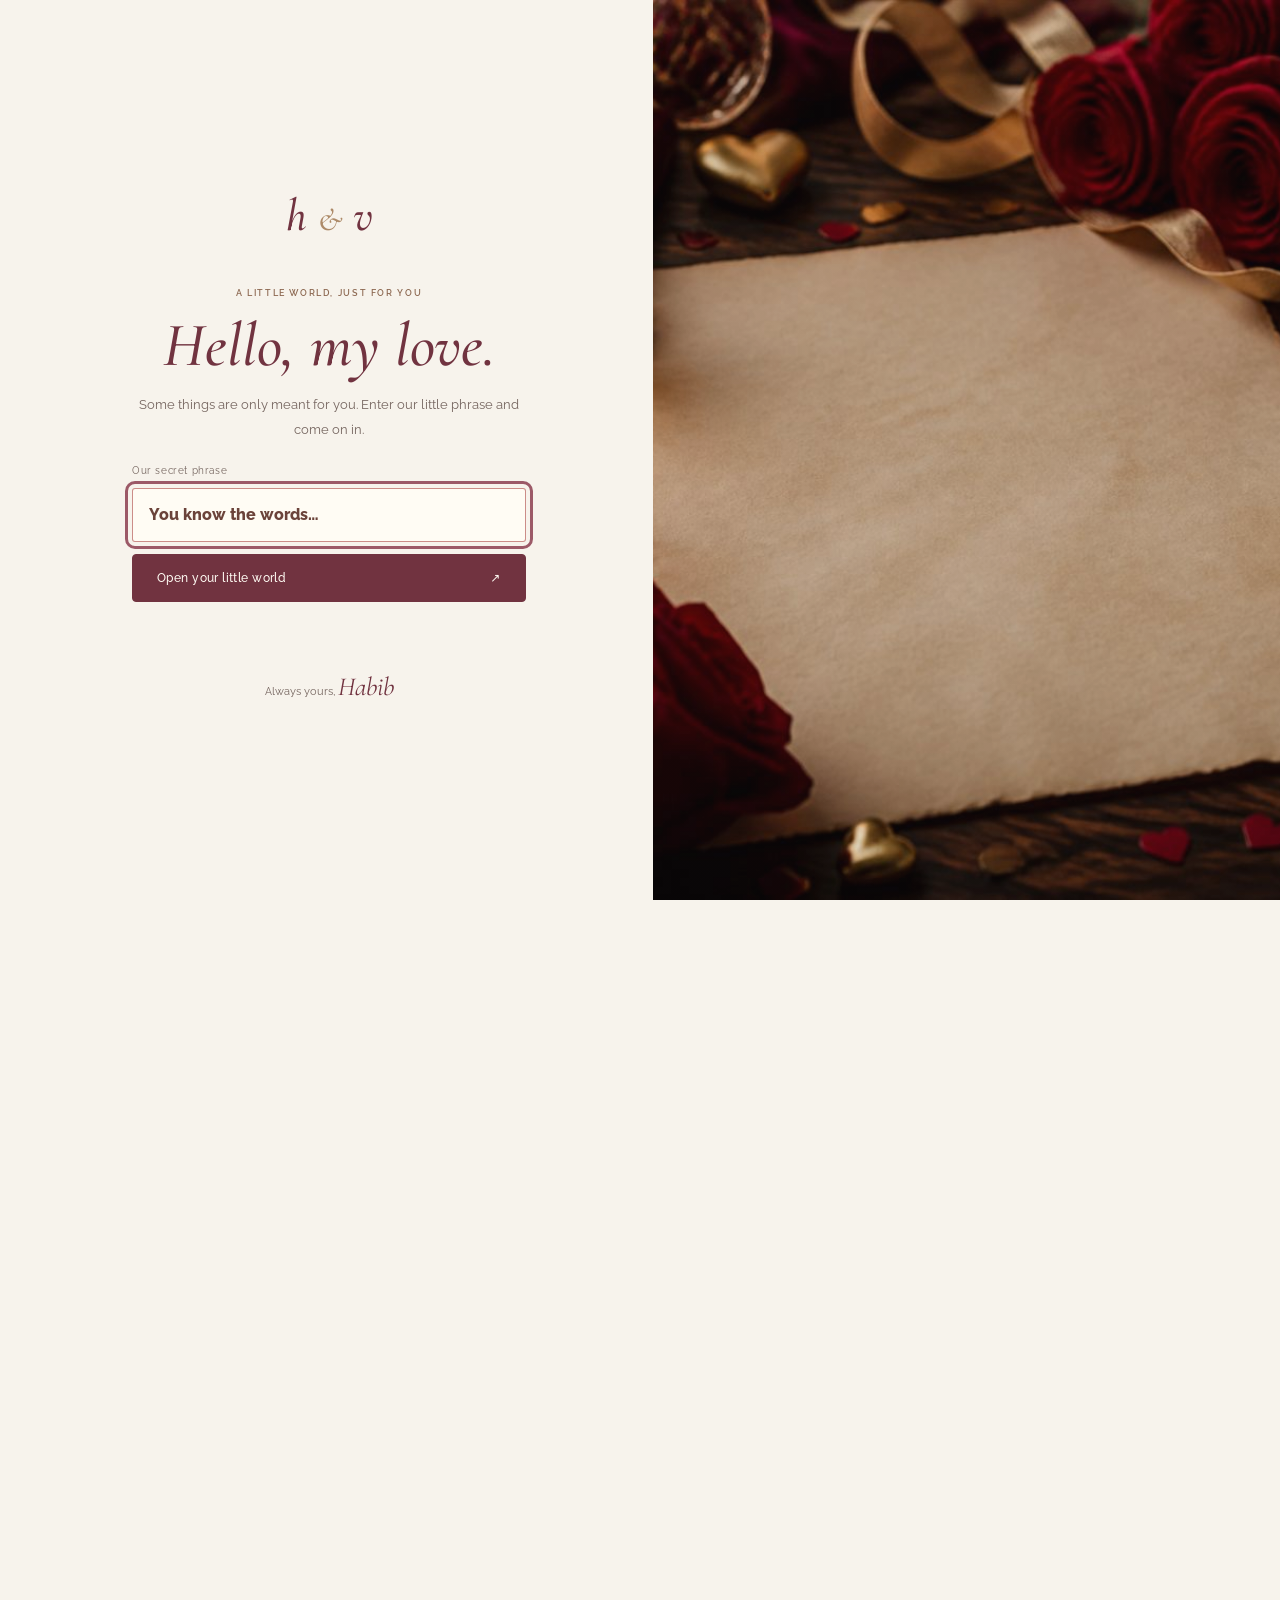
==== commit 45a0d6b8: "Redesign Vanessa's love letter and remove birthday experience" ====
--- a/index.html
+++ b/index.html
@@ -3,1960 +3,20 @@
 <head>
     <meta charset="UTF-8">
     <meta name="viewport" content="width=device-width, initial-scale=1.0">
-    <meta name="theme-color" content="#1A0A0A">
-    <title>For Vanessa</title>
+    <meta name="theme-color" content="#f7f3ec">
+    <meta name="description" content="A little world of letters, promises, and everyday love. For Vanessa, from Habib.">
+    <title>For Vanessa · Always, Habib</title>
     <link rel="preconnect" href="https://fonts.googleapis.com">
     <link rel="preconnect" href="https://fonts.gstatic.com" crossorigin>
-    <link href="https://fonts.googleapis.com/css2?family=Cormorant+Garamond:ital,wght@0,500;0,600;0,700;1,600;1,700&family=Raleway:wght@400;500;600;700;800&display=swap" rel="stylesheet">
-    <style>
-        :root {
-            --crimson: #8B0000;
-            --crimson-soft: #a61718;
-            --gold: #C9A84C;
-            --gold-light: #f3db91;
-            --champagne: #F5E6C8;
-            --cream: #FDF6EC;
-            --wine: #1A0A0A;
-            --wine-soft: #2b0d0f;
-            --ink: #4a1713;
-            --muted: #806057;
-            --shadow: 0 26px 80px rgba(0, 0, 0, 0.42);
-            --card-shadow: 0 24px 70px rgba(47, 10, 10, 0.28);
-            --gold-glow: 0 0 32px rgba(201, 168, 76, 0.48);
-        }
-
-        * {
-            box-sizing: border-box;
-            -webkit-tap-highlight-color: transparent;
-        }
-
-        html {
-            scroll-behavior: smooth;
-        }
-
-        body {
-            margin: 0;
-            min-height: 100vh;
-            color: var(--ink);
-            font-family: "Raleway", system-ui, sans-serif;
-            background:
-                radial-gradient(circle at 50% 0%, rgba(201, 168, 76, 0.18), transparent 30rem),
-                radial-gradient(circle at 10% 25%, rgba(139, 0, 0, 0.34), transparent 24rem),
-                linear-gradient(145deg, #070202 0%, var(--wine) 45%, #33090b 100%);
-            cursor: url("data:image/svg+xml,%3Csvg xmlns='http://www.w3.org/2000/svg' width='28' height='28' viewBox='0 0 28 28'%3E%3Cpath fill='%23C9A84C' stroke='%23F5E6C8' stroke-width='1' d='M14 24S4 18 4 10.5C4 6.8 6.3 4 9.6 4c2 0 3.5 1 4.4 2.4C14.9 5 16.4 4 18.4 4C21.7 4 24 6.8 24 10.5C24 18 14 24 14 24Z'/%3E%3C/svg%3E") 14 14, auto;
-            overflow-x: hidden;
-        }
-
-        body::before,
-        body::after {
-            content: "";
-            position: fixed;
-            inset: 0;
-            pointer-events: none;
-        }
-
-        body::before {
-            z-index: -2;
-            background:
-                linear-gradient(90deg, rgba(255, 255, 255, 0.018) 1px, transparent 1px),
-                linear-gradient(0deg, rgba(255, 255, 255, 0.014) 1px, transparent 1px);
-            background-size: 44px 44px;
-        }
-
-        body::after {
-            z-index: 50;
-            background:
-                radial-gradient(ellipse at center, transparent 42%, rgba(0, 0, 0, 0.48) 100%),
-                linear-gradient(90deg, rgba(0, 0, 0, 0.25), transparent 18%, transparent 82%, rgba(0, 0, 0, 0.25));
-            mix-blend-mode: multiply;
-        }
-
-        body.loaded #loader {
-            opacity: 0;
-            visibility: hidden;
-        }
-
-        body.gate-locked {
-            overflow: hidden;
-        }
-
-        body.gate-locked .site,
-        body.gate-locked .secret-lock,
-        body.gate-locked .memory-fab,
-        body.gate-locked .audio-toggle {
-            opacity: 0;
-            visibility: hidden;
-            pointer-events: none;
-        }
-
-        body.gate-unlocked .gate-lock {
-            opacity: 0;
-            visibility: hidden;
-            pointer-events: none;
-        }
-
-        h1,
-        h2,
-        h3,
-        .serif {
-            font-family: "Cormorant Garamond", Georgia, serif;
-            letter-spacing: 0;
-        }
-
-        button,
-        a,
-        input,
-        textarea {
-            font: inherit;
-        }
-
-        button,
-        a {
-            cursor: inherit;
-        }
-
-        img,
-        iframe {
-            max-width: 100%;
-        }
-
-        .loader {
-            position: fixed;
-            inset: 0;
-            z-index: 20000;
-            display: grid;
-            place-items: center;
-            background: radial-gradient(circle at center, #3c080a, #080101 72%);
-            transition: opacity 900ms ease, visibility 900ms ease;
-        }
-
-        .loader-inner {
-            text-align: center;
-            color: var(--gold);
-            animation: breathe 2.4s ease-in-out infinite;
-        }
-
-        .loader-title {
-            margin: 0;
-            font: italic 700 clamp(3.4rem, 14vw, 9rem) / 0.9 "Cormorant Garamond", Georgia, serif;
-            text-shadow: 0 0 34px rgba(201, 168, 76, 0.7);
-        }
-
-        .loader-line {
-            width: min(280px, 58vw);
-            height: 1px;
-            margin: 22px auto 0;
-            background: linear-gradient(90deg, transparent, var(--gold), transparent);
-        }
-
-        .gate-lock {
-            position: fixed;
-            inset: 0;
-            z-index: 19000;
-            display: flex;
-            align-items: center;
-            justify-content: center;
-            padding: 18px;
-            background:
-                radial-gradient(circle at center, rgba(201,168,76,0.14), transparent 28rem),
-                radial-gradient(circle at 20% 20%, rgba(139,0,0,0.34), transparent 22rem),
-                linear-gradient(145deg, #070202 0%, var(--wine) 52%, #33090b 100%);
-            transition: opacity 700ms ease, visibility 700ms ease;
-        }
-
-        .gate-card {
-            width: min(560px, 100%);
-            padding: clamp(28px, 7vw, 56px);
-            border: 1px solid rgba(201,168,76,0.84);
-            color: var(--ink);
-            background:
-                linear-gradient(135deg, rgba(255,255,255,0.45), transparent 32%),
-                linear-gradient(180deg, rgba(253,246,236,0.98), rgba(245,230,200,0.93));
-            box-shadow: var(--shadow), var(--gold-glow), inset 0 0 0 1px rgba(255,255,255,0.48);
-            text-align: center;
-        }
-
-        .gate-title {
-            margin: 0;
-            color: var(--crimson);
-            font: italic 700 clamp(3.2rem, 14vw, 7rem) / 0.9 "Cormorant Garamond", Georgia, serif;
-        }
-
-        .gate-copy {
-            margin: 16px auto 22px;
-            color: var(--muted);
-            line-height: 1.7;
-        }
-
-        .scroll-progress {
-            position: fixed;
-            top: 0;
-            left: 0;
-            z-index: 10000;
-            width: 0%;
-            height: 4px;
-            background: linear-gradient(90deg, var(--crimson), var(--gold), var(--gold-light));
-            box-shadow: var(--gold-glow);
-        }
-
-        .particle-canvas {
-            position: fixed;
-            inset: 0;
-            z-index: -1;
-            width: 100%;
-            height: 100%;
-            pointer-events: none;
-        }
-
-        .site {
-            position: relative;
-            z-index: 2;
-        }
-
-        .hero {
-            position: relative;
-            min-height: 100svh;
-            display: grid;
-            place-items: center;
-            padding: 84px 18px 42px;
-            overflow: hidden;
-            isolation: isolate;
-        }
-
-        .hero::before {
-            content: "";
-            position: absolute;
-            inset: -8%;
-            z-index: -2;
-            background:
-                linear-gradient(rgba(26, 10, 10, 0.28), rgba(26, 10, 10, 0.74)),
-                radial-gradient(circle at 50% 37%, rgba(201, 168, 76, 0.24), transparent 30%),
-                repeating-linear-gradient(106deg, rgba(255,255,255,0.04) 0 1px, transparent 1px 13px),
-                linear-gradient(135deg, #26080a, #090202 58%, #3d080b);
-            animation: kenBurns 28s ease-in-out infinite alternate;
-        }
-
-        .hero::after {
-            content: "";
-            position: absolute;
-            inset: 22px;
-            z-index: -1;
-            border: 1px solid rgba(201, 168, 76, 0.76);
-            box-shadow: inset 0 0 0 1px rgba(245, 230, 200, 0.22), var(--gold-glow);
-            animation: candleFrame 4.8s ease-in-out infinite;
-        }
-
-        .hero-content {
-            width: min(1050px, 100%);
-            text-align: center;
-            color: var(--cream);
-        }
-
-        .eyebrow {
-            margin: 0 0 14px;
-            color: var(--gold);
-            font-size: 0.76rem;
-            font-weight: 800;
-            letter-spacing: 0.22em;
-            text-transform: uppercase;
-        }
-
-        .hero-title {
-            margin: 0;
-            color: var(--gold);
-            font: italic 700 clamp(5rem, 24vw, 16rem) / 0.78 "Cormorant Garamond", Georgia, serif;
-            text-shadow: 0 0 22px rgba(201, 168, 76, 0.72), 0 18px 55px rgba(0, 0, 0, 0.65);
-            animation: breathe 4.2s ease-in-out infinite;
-            user-select: none;
-        }
-
-        .hero-subtitle {
-            width: min(780px, 100%);
-            margin: 24px auto 0;
-            color: var(--champagne);
-            font-size: clamp(1rem, 2.5vw, 1.35rem);
-            line-height: 1.8;
-            text-shadow: 0 2px 16px rgba(0, 0, 0, 0.8);
-        }
-
-        .countdown {
-            display: grid;
-            grid-template-columns: repeat(2, minmax(0, 1fr));
-            gap: 10px;
-            width: min(720px, 100%);
-            margin: 34px auto 0;
-        }
-
-        .time-box {
-            padding: 16px 10px;
-            border: 1px solid rgba(201, 168, 76, 0.72);
-            background: linear-gradient(180deg, rgba(253, 246, 236, 0.12), rgba(26, 10, 10, 0.48));
-            box-shadow: inset 0 0 0 1px rgba(255,255,255,0.12), 0 18px 45px rgba(0,0,0,0.3);
-        }
-
-        .time-value {
-            display: block;
-            color: var(--gold-light);
-            font: 700 clamp(2rem, 9vw, 4rem) / 1 "Cormorant Garamond", Georgia, serif;
-        }
-
-        .time-label {
-            color: var(--champagne);
-            font-size: 0.75rem;
-            font-weight: 800;
-            letter-spacing: 0.18em;
-            text-transform: uppercase;
-        }
-
-        .anniversary-message {
-            display: none;
-            width: min(760px, 100%);
-            margin: 30px auto 0;
-            padding: 20px;
-            color: var(--cream);
-            border: 1px solid rgba(201, 168, 76, 0.82);
-            background: rgba(139, 0, 0, 0.3);
-            box-shadow: var(--gold-glow);
-            font: italic 700 clamp(1.8rem, 8vw, 4.2rem) / 1.08 "Cormorant Garamond", Georgia, serif;
-        }
-
-        .anniversary-message.show {
-            display: block;
-            animation: riseIn 900ms ease both;
-        }
-
-        .hero-actions {
-            display: flex;
-            flex-wrap: wrap;
-            justify-content: center;
-            gap: 12px;
-            margin-top: 34px;
-        }
-
-        .hero-jewel-strip {
-            display: grid;
-            grid-template-columns: repeat(3, minmax(0, 1fr));
-            gap: 1px;
-            width: min(820px, 100%);
-            margin: 34px auto 0;
-            border: 1px solid rgba(201,168,76,0.58);
-            background: rgba(201,168,76,0.45);
-            box-shadow: 0 22px 58px rgba(0,0,0,0.28), var(--gold-glow);
-        }
-
-        .hero-jewel {
-            padding: 16px 10px;
-            color: var(--champagne);
-            background: linear-gradient(180deg, rgba(26,10,10,0.74), rgba(91,8,10,0.42));
-            text-align: center;
-        }
-
-        .hero-jewel strong {
-            display: block;
-            color: var(--gold-light);
-            font: italic 700 clamp(1.8rem, 6vw, 3.4rem) / 1 "Cormorant Garamond", Georgia, serif;
-        }
-
-        .hero-jewel span {
-            display: block;
-            margin-top: 6px;
-            font-size: 0.7rem;
-            font-weight: 900;
-            letter-spacing: 0.14em;
-            text-transform: uppercase;
-        }
-
-        .gold-button {
-            display: inline-flex;
-            align-items: center;
-            justify-content: center;
-            min-height: 48px;
-            padding: 13px 22px;
-            border: 1px solid rgba(245, 230, 200, 0.74);
-            border-radius: 999px;
-            color: #3f0809;
-            background: linear-gradient(135deg, #fff2b2, var(--gold) 52%, #8d6b1f);
-            box-shadow: 0 12px 28px rgba(0, 0, 0, 0.25), 0 0 18px rgba(201, 168, 76, 0.28);
-            font-weight: 800;
-            text-decoration: none;
-            transition: transform 180ms ease, box-shadow 180ms ease, color 180ms ease, background 180ms ease;
-        }
-
-        .gold-button:hover,
-        .gold-button:focus-visible {
-            color: var(--cream);
-            background: linear-gradient(135deg, #8b0000, #4e0507);
-            box-shadow: 0 16px 34px rgba(0, 0, 0, 0.34), 0 0 25px rgba(201, 168, 76, 0.54);
-            transform: translateY(-2px);
-        }
-
-        .gold-button:active,
-        .gold-button.press {
-            transform: translateY(4px) scale(0.98);
-            box-shadow: inset 0 10px 22px rgba(0,0,0,0.36), 0 7px 18px rgba(0,0,0,0.22);
-        }
-
-        .audio-toggle,
-        .memory-fab,
-        .secret-lock {
-            position: fixed;
-            z-index: 9000;
-            width: 50px;
-            height: 50px;
-            border-radius: 50%;
-            border: 1px solid rgba(245, 230, 200, 0.78);
-            color: #341010;
-            background: radial-gradient(circle at 30% 22%, #fff0ba, var(--gold) 62%, #8c6c1e);
-            box-shadow: 0 14px 34px rgba(0,0,0,0.42), 0 0 20px rgba(201,168,76,0.38);
-            font-weight: 900;
-        }
-
-        .audio-toggle {
-            right: 16px;
-            bottom: 16px;
-        }
-
-        .memory-fab {
-            right: 16px;
-            bottom: 78px;
-        }
-
-        .secret-lock {
-            right: 16px;
-            top: 18px;
-            opacity: 0;
-            pointer-events: none;
-            transform: translateY(-8px) scale(0.9);
-            transition: opacity 260ms ease, transform 260ms ease;
-        }
-
-        .secret-lock.show {
-            opacity: 1;
-            pointer-events: auto;
-            transform: translateY(0) scale(1);
-        }
-
-        .audio-toggle.is-playing {
-            animation: goldPulse 1.8s ease-in-out infinite;
-        }
-
-        .wrap {
-            width: min(1120px, calc(100% - 28px));
-            margin: 0 auto;
-        }
-
-        .section {
-            margin: 0 auto;
-            padding: 34px 0;
-        }
-
-        .card {
-            position: relative;
-            overflow: hidden;
-            padding: clamp(24px, 5vw, 54px);
-            border: 1px solid rgba(201, 168, 76, 0.74);
-            background:
-                linear-gradient(135deg, rgba(255,255,255,0.45), transparent 32%),
-                linear-gradient(180deg, rgba(253,246,236,0.98), rgba(245,230,200,0.93));
-            box-shadow: var(--card-shadow), inset 0 0 0 1px rgba(255,255,255,0.48);
-        }
-
-        .card::before {
-            content: "";
-            position: absolute;
-            inset: 14px;
-            border: 1px solid rgba(201,168,76,0.28);
-            pointer-events: none;
-        }
-
-        .section-title {
-            margin: 0;
-            color: var(--crimson);
-            font: italic 700 clamp(2.5rem, 10vw, 5.6rem) / 0.95 "Cormorant Garamond", Georgia, serif;
-            text-align: center;
-            text-shadow: 0 1px 0 rgba(255,255,255,0.65);
-        }
-
-        .section-copy {
-            width: min(790px, 100%);
-            margin: 18px auto 0;
-            color: var(--muted);
-            font-size: clamp(1rem, 2.3vw, 1.16rem);
-            line-height: 1.85;
-            text-align: center;
-        }
-
-        .flourish {
-            width: min(520px, 80vw);
-            margin: 26px auto;
-            color: var(--gold);
-        }
-
-        .flourish svg {
-            display: block;
-            width: 100%;
-            height: 32px;
-            filter: drop-shadow(0 0 12px rgba(201,168,76,0.55));
-        }
-
-        .reveal {
-            opacity: 0;
-            transform: translateY(34px) scale(0.985);
-            filter: blur(4px);
-            transition: opacity 900ms ease, transform 900ms cubic-bezier(.2,.8,.2,1), filter 900ms ease;
-        }
-
-        .reveal.is-visible {
-            opacity: 1;
-            transform: translateY(0) scale(1);
-            filter: blur(0);
-        }
-
-        .grid {
-            display: grid;
-            gap: 18px;
-        }
-
-        .message-grid {
-            margin-top: 28px;
-            grid-template-columns: 1fr;
-        }
-
-        .mini-card {
-            position: relative;
-            padding: 22px;
-            border: 1px solid rgba(201,168,76,0.55);
-            background: rgba(255, 248, 233, 0.62);
-            box-shadow: 0 16px 38px rgba(58,13,11,0.13);
-        }
-
-        .mini-card h3 {
-            margin: 0 0 10px;
-            color: var(--crimson);
-            font-size: 2rem;
-            line-height: 1;
-        }
-
-        .mini-card p {
-            margin: 0;
-            color: var(--muted);
-            line-height: 1.7;
-        }
-
-        .certificate {
-            margin-top: 30px;
-            padding: clamp(24px, 5vw, 44px);
-            border: 1px solid rgba(201,168,76,0.78);
-            background:
-                radial-gradient(circle at top, rgba(201,168,76,0.2), transparent 18rem),
-                linear-gradient(180deg, #fff9ea, #efd9ac);
-            box-shadow: inset 0 0 0 1px rgba(255,255,255,0.55), 0 18px 42px rgba(58,13,11,0.16);
-            text-align: center;
-        }
-
-        .certificate-title {
-            margin: 0;
-            color: var(--crimson);
-            font: italic 700 clamp(2.2rem, 8vw, 4.6rem) / 1 "Cormorant Garamond", Georgia, serif;
-        }
-
-        .certificate-copy {
-            width: min(760px, 100%);
-            margin: 14px auto 0;
-            color: var(--muted);
-            line-height: 1.8;
-        }
-
-        .certificate-seal {
-            width: 92px;
-            height: 92px;
-            display: grid;
-            place-items: center;
-            margin: 24px auto 0;
-            border-radius: 50%;
-            color: #5b0607;
-            background: radial-gradient(circle at 35% 25%, #fff2b2, var(--gold) 58%, #8d6b1f);
-            box-shadow: 0 0 32px rgba(201,168,76,0.65), inset 0 -8px 16px rgba(0,0,0,0.18);
-            font-size: 2.2rem;
-        }
-
-        .timeline {
-            position: relative;
-            display: grid;
-            gap: 22px;
-            margin-top: 34px;
-        }
-
-        .timeline::before {
-            content: "";
-            position: absolute;
-            top: 0;
-            bottom: 0;
-            left: 18px;
-            width: 2px;
-            background: linear-gradient(var(--gold), rgba(201,168,76,0.3), var(--gold));
-            box-shadow: var(--gold-glow);
-        }
-
-        .timeline-item {
-            position: relative;
-            padding-left: 46px;
-        }
-
-        .timeline-dot {
-            position: absolute;
-            left: 7px;
-            top: 25px;
-            width: 24px;
-            height: 24px;
-            border-radius: 50%;
-            border: 2px solid var(--champagne);
-            background: var(--gold);
-            box-shadow: 0 0 22px rgba(201,168,76,0.8);
-        }
-
-        .timeline-card {
-            padding: 22px;
-            border: 1px solid rgba(201,168,76,0.68);
-            background: linear-gradient(180deg, #fff9ea, #efd9ac);
-            box-shadow: 0 18px 44px rgba(58,13,11,0.16);
-        }
-
-        .timeline-date {
-            color: var(--gold);
-            font-size: 0.76rem;
-            font-weight: 900;
-            letter-spacing: 0.16em;
-            text-transform: uppercase;
-        }
-
-        .timeline-card h3 {
-            margin: 8px 0 8px;
-            color: var(--crimson);
-            font-size: 2.3rem;
-            line-height: 1;
-        }
-
-        .timeline-card p {
-            margin: 0;
-            color: var(--muted);
-            line-height: 1.65;
-        }
-
-        .meter-shell {
-            margin: 26px auto 0;
-            width: min(760px, 100%);
-        }
-
-        .meter-track {
-            position: relative;
-            height: 28px;
-            padding: 4px;
-            border-radius: 999px;
-            border: 1px solid rgba(201,168,76,0.86);
-            background: linear-gradient(180deg, #3d0709, #150303);
-            overflow: visible;
-        }
-
-        .meter-fill {
-            position: relative;
-            width: 0%;
-            height: 100%;
-            border-radius: inherit;
-            background: linear-gradient(90deg, #7e0508, #d4ae4d 62%, #fff0ad);
-            box-shadow: 0 0 18px rgba(201,168,76,0.72);
-            transition: width 500ms ease;
-        }
-
-        .meter-fill::after {
-            content: "♥";
-            position: absolute;
-            right: -17px;
-            top: 50%;
-            width: 34px;
-            height: 34px;
-            display: grid;
-            place-items: center;
-            border-radius: 50%;
-            color: #ffe6d4;
-            background: radial-gradient(circle at 35% 30%, #ff7781, #8b0000 58%, #430305);
-            border: 1px solid rgba(245,230,200,0.9);
-            transform: translateY(-50%);
-            box-shadow: 0 0 22px rgba(139,0,0,0.88), 0 0 30px rgba(201,168,76,0.6);
-        }
-
-        .meter-label {
-            margin: 16px 0 0;
-            color: var(--crimson);
-            font-weight: 800;
-            text-align: center;
-        }
-
-        .controls {
-            display: flex;
-            flex-wrap: wrap;
-            justify-content: center;
-            gap: 12px;
-            margin-top: 22px;
-        }
-
-        .interactive-grid {
-            grid-template-columns: 1fr;
-            align-items: stretch;
-        }
-
-        .wax-seal {
-            width: 176px;
-            height: 176px;
-            margin: 30px auto 0;
-            border-radius: 50%;
-            border: 2px solid rgba(201,168,76,0.78);
-            color: var(--cream);
-            background: radial-gradient(circle at 50% 42%, #a30c10, #650407 58%, #2a0304);
-            box-shadow: inset 0 -16px 26px rgba(0,0,0,0.25), 0 18px 40px rgba(0,0,0,0.35), var(--gold-glow);
-            font: italic 700 2.1rem/1 "Cormorant Garamond", Georgia, serif;
-            transition: transform 180ms ease;
-        }
-
-        .wax-seal.crack {
-            animation: waxCrack 850ms ease both;
-        }
-
-        .forever-note {
-            display: none;
-            margin: 20px 0 0;
-            color: var(--crimson);
-            font: italic 700 2rem / 1.15 "Cormorant Garamond", Georgia, serif;
-            text-align: center;
-        }
-
-        .forever-note.show {
-            display: block;
-            animation: riseIn 600ms ease both;
-        }
-
-        .hug-button {
-            min-width: min(100%, 270px);
-            min-height: 70px;
-            margin-top: 28px;
-            border-radius: 999px;
-            color: var(--cream);
-            background: linear-gradient(180deg, #9d1115, #570507);
-            border-color: rgba(201,168,76,0.8);
-            box-shadow: inset 0 8px 13px rgba(255,255,255,0.12), inset 0 -9px 16px rgba(0,0,0,0.38), 0 16px 34px rgba(0,0,0,0.35);
-        }
-
-        .hug-milestone {
-            min-height: 72px;
-            margin-top: 18px;
-            padding: 16px;
-            border: 1px solid rgba(201,168,76,0.55);
-            background: rgba(255, 248, 233, 0.62);
-            color: var(--muted);
-            line-height: 1.65;
-            text-align: center;
-        }
-
-        .envelope {
-            position: relative;
-            width: min(420px, 100%);
-            min-height: 240px;
-            margin: 30px auto 0;
-            display: grid;
-            place-items: center;
-            border: 1px solid rgba(201,168,76,0.85);
-            background: linear-gradient(145deg, #7f0709, #2c0305);
-            box-shadow: 0 18px 45px rgba(0,0,0,0.38), var(--gold-glow);
-            overflow: hidden;
-        }
-
-        .envelope::before,
-        .envelope::after {
-            content: "";
-            position: absolute;
-            inset: 0;
-            background: linear-gradient(135deg, transparent 49%, rgba(245,230,200,0.16) 50%, transparent 51%);
-        }
-
-        .envelope-seal {
-            position: relative;
-            z-index: 2;
-            width: 70px;
-            height: 70px;
-            display: grid;
-            place-items: center;
-            border-radius: 50%;
-            color: #6f0306;
-            background: radial-gradient(circle at 35% 25%, #f5d98b, var(--gold) 55%, #8a6b21);
-            box-shadow: 0 0 24px rgba(201,168,76,0.72);
-            font-size: 2rem;
-        }
-
-        .letter-paper {
-            display: none;
-            margin-top: 24px;
-            padding: 24px;
-            border: 1px solid rgba(201,168,76,0.62);
-            background: linear-gradient(180deg, #fff9ea, #efd9ac);
-            color: var(--muted);
-            line-height: 1.85;
-            box-shadow: 0 18px 40px rgba(58,13,11,0.16);
-        }
-
-        .letter-paper.show {
-            display: block;
-            animation: unfold 820ms ease both;
-            transform-origin: top center;
-        }
-
-        .reason-wall {
-            display: grid;
-            grid-template-columns: repeat(2, minmax(0, 1fr));
-            gap: 12px;
-            margin-top: 28px;
-            perspective: 1200px;
-        }
-
-        .reason-card {
-            min-height: 150px;
-            border: 0;
-            background: transparent;
-            padding: 0;
-            transform-style: preserve-3d;
-        }
-
-        .reason-card-inner {
-            position: relative;
-            display: block;
-            width: 100%;
-            min-height: 150px;
-            transform-style: preserve-3d;
-            transition: transform 760ms cubic-bezier(.2,.8,.2,1);
-        }
-
-        .reason-card.is-flipped .reason-card-inner {
-            transform: rotateY(180deg);
-        }
-
-        .reason-front,
-        .reason-back {
-            position: absolute;
-            inset: 0;
-            display: grid;
-            place-items: center;
-            padding: 15px;
-            border: 1px solid rgba(201,168,76,0.82);
-            backface-visibility: hidden;
-            box-shadow: 0 18px 38px rgba(58,13,11,0.18), inset 0 0 0 1px rgba(255,255,255,0.45);
-        }
-
-        .reason-front {
-            color: var(--gold);
-            background: linear-gradient(145deg, #4b0608, #130202);
-            font: italic 700 2.4rem/1 "Cormorant Garamond", Georgia, serif;
-        }
-
-        .reason-back {
-            transform: rotateY(180deg);
-            color: #4f1b16;
-            background: linear-gradient(180deg, #fff9ea, #efd9ac);
-            font-size: 0.94rem;
-            line-height: 1.45;
-        }
-
-        .poem-display {
-            min-height: 220px;
-            margin-top: 26px;
-            padding: 24px;
-            border: 1px solid rgba(201,168,76,0.62);
-            background:
-                linear-gradient(90deg, rgba(112,54,16,0.12), transparent 10%, transparent 90%, rgba(112,54,16,0.12)),
-                linear-gradient(180deg, #fff8e9, #ead6ad);
-            color: var(--crimson);
-            font: italic 600 1.55rem / 1.55 "Cormorant Garamond", Georgia, serif;
-            text-align: center;
-        }
-
-        .poem-display.unfurl {
-            animation: unfold 820ms ease both;
-            transform-origin: top center;
-        }
-
-        .date-jar {
-            margin: 26px auto 0;
-            color: var(--gold);
-            font-size: 6rem;
-            text-align: center;
-            text-shadow: 0 0 18px rgba(201,168,76,0.75);
-            filter: drop-shadow(0 14px 16px rgba(0,0,0,0.3));
-        }
-
-        .date-jar.shimmer {
-            animation: jarShimmer 800ms ease both;
-        }
-
-        .date-card {
-            min-height: 120px;
-            margin-top: 18px;
-            padding: 20px;
-            border: 1px solid rgba(201,168,76,0.62);
-            background: linear-gradient(180deg, #fff9ea, #efd9ac);
-            color: var(--muted);
-            line-height: 1.7;
-            text-align: center;
-            box-shadow: 0 18px 40px rgba(58,13,11,0.16);
-        }
-
-        .quiz-box {
-            margin-top: 28px;
-            text-align: center;
-        }
-
-        .quiz-question {
-            color: var(--crimson);
-            font: italic 700 clamp(1.9rem, 7vw, 3.4rem) / 1 "Cormorant Garamond", Georgia, serif;
-        }
-
-        .quiz-options {
-            display: grid;
-            gap: 12px;
-            margin-top: 24px;
-        }
-
-        .quiz-message {
-            min-height: 32px;
-            margin-top: 18px;
-            color: var(--muted);
-            font-weight: 800;
-        }
-
-        .shake {
-            animation: shake 420ms ease both;
-        }
-
-        .secret-panel,
-        .modal {
-            position: fixed;
-            inset: 0;
-            z-index: 15000;
-            display: none;
-            align-items: center;
-            justify-content: center;
-            padding: 18px;
-            background: rgba(12, 2, 2, 0.82);
-            backdrop-filter: blur(8px);
-        }
-
-        .secret-panel.show,
-        .modal.show {
-            display: flex;
-            animation: fadeIn 280ms ease both;
-        }
-
-        .secret-content,
-        .modal-content {
-            position: relative;
-            width: min(960px, 100%);
-            max-height: 90svh;
-            overflow: auto;
-            padding: clamp(24px, 5vw, 52px);
-            border: 1px solid rgba(201,168,76,0.82);
-            color: var(--ink);
-            background: linear-gradient(180deg, #fff9ea, #efd9ac);
-            box-shadow: var(--shadow), var(--gold-glow);
-            animation: slideSecret 600ms cubic-bezier(.2,.8,.2,1) both;
-        }
-
-        .close-button {
-            position: absolute;
-            top: 12px;
-            right: 12px;
-            width: 42px;
-            height: 42px;
-            border-radius: 50%;
-            border: 1px solid rgba(201,168,76,0.7);
-            color: var(--cream);
-            background: var(--crimson);
-        }
-
-        .secret-letter {
-            margin-top: 18px;
-            color: var(--muted);
-            line-height: 1.86;
-        }
-
-        .secret-letter p:first-child::first-letter {
-            float: left;
-            padding: 0 8px 0 0;
-            color: var(--crimson);
-            font: italic 700 5rem / 0.82 "Cormorant Garamond", Georgia, serif;
-        }
-
-        .video-frame {
-            margin-top: 24px;
-            overflow: hidden;
-            border: 1px solid rgba(201,168,76,0.7);
-            box-shadow: 0 18px 42px rgba(58,13,11,0.2);
-            aspect-ratio: 16 / 9;
-        }
-
-        .video-frame iframe {
-            width: 100%;
-            height: 100%;
-            border: 0;
-        }
-
-        .song-grid {
-            display: grid;
-            gap: 18px;
-            margin-top: 26px;
-        }
-
-        .song-card {
-            padding: 16px;
-            border: 1px solid rgba(201,168,76,0.62);
-            background: rgba(255,255,255,0.28);
-            box-shadow: 0 14px 32px rgba(58,13,11,0.12);
-        }
-
-        .song-caption {
-            margin: 12px 0 0;
-            color: var(--crimson);
-            font-weight: 800;
-            line-height: 1.5;
-            text-align: center;
-        }
-
-        .promise-gallery {
-            display: grid;
-            gap: 12px;
-            margin-top: 26px;
-        }
-
-        .promise-card {
-            position: relative;
-            min-height: 145px;
-            padding: 22px;
-            border: 1px solid rgba(201,168,76,0.68);
-            color: var(--cream);
-            background:
-                radial-gradient(circle at top left, rgba(201,168,76,0.28), transparent 50%),
-                linear-gradient(145deg, #4b0608, #130202);
-            box-shadow: 0 20px 44px rgba(58,13,11,0.22), inset 0 0 0 1px rgba(255,255,255,0.08);
-            overflow: hidden;
-        }
-
-        .promise-card::after {
-            content: "";
-            position: absolute;
-            inset: -80% -30%;
-            background: linear-gradient(110deg, transparent 42%, rgba(255,255,255,0.16) 50%, transparent 58%);
-            transform: translateX(-45%);
-            animation: cardShine 5.5s ease-in-out infinite;
-        }
-
-        .promise-card strong {
-            display: block;
-            position: relative;
-            z-index: 1;
-            color: var(--gold-light);
-            font: italic 700 2.2rem / 1 "Cormorant Garamond", Georgia, serif;
-        }
-
-        .promise-card span {
-            display: block;
-            position: relative;
-            z-index: 1;
-            margin-top: 10px;
-            color: var(--champagne);
-            line-height: 1.65;
-        }
-
-        .crown-reveal {
-            margin-top: 28px;
-            text-align: center;
-        }
-
-        .crown-button {
-            width: 138px;
-            height: 138px;
-            border-radius: 50%;
-            border: 2px solid rgba(245,230,200,0.86);
-            color: #4d0506;
-            background: radial-gradient(circle at 35% 25%, #fff3bb, var(--gold) 58%, #8d6b1f);
-            box-shadow: 0 22px 48px rgba(0,0,0,0.32), 0 0 32px rgba(201,168,76,0.72);
-            font-size: 3.2rem;
-            animation: goldPulse 2.2s ease-in-out infinite;
-        }
-
-        .final-message {
-            display: none;
-            margin-top: 22px;
-            padding: 24px;
-            border: 1px solid rgba(201,168,76,0.74);
-            color: var(--crimson);
-            background: rgba(255,255,255,0.36);
-            box-shadow: 0 18px 42px rgba(58,13,11,0.14);
-            font: italic 700 clamp(2rem, 7vw, 4rem) / 1.05 "Cormorant Garamond", Georgia, serif;
-        }
-
-        .final-message.show {
-            display: block;
-            animation: riseIn 700ms ease both;
-        }
-
-        .vow {
-            margin-top: 26px;
-            padding: 22px;
-            border: 1px solid rgba(139,0,0,0.34);
-            color: var(--crimson);
-            background: rgba(255,255,255,0.34);
-            font: italic 700 clamp(1.8rem, 6vw, 3.5rem) / 1.08 "Cormorant Garamond", Georgia, serif;
-            text-align: center;
-        }
-
-        .memory-form {
-            display: grid;
-            gap: 12px;
-            margin-top: 18px;
-        }
-
-        .memory-input {
-            min-height: 120px;
-            resize: vertical;
-            padding: 14px;
-            border: 1px solid rgba(201,168,76,0.72);
-            color: var(--ink);
-            background: rgba(255,255,255,0.58);
-        }
-
-        .password-input {
-            width: 100%;
-            min-height: 54px;
-            padding: 0 16px;
-            border: 1px solid rgba(201,168,76,0.72);
-            color: var(--ink);
-            background: rgba(255,255,255,0.68);
-            font-weight: 800;
-        }
-
-        .password-hint,
-        .password-error {
-            margin: 14px auto 0;
-            color: var(--muted);
-            line-height: 1.65;
-            text-align: center;
-        }
-
-        .password-error {
-            min-height: 24px;
-            color: var(--crimson);
-            font-weight: 800;
-        }
-
-        .footer {
-            margin-top: 34px;
-            padding: clamp(60px, 9vw, 96px) 18px;
-            border-top: 1px solid rgba(201,168,76,0.46);
-            color: var(--champagne);
-            background:
-                radial-gradient(circle at center top, rgba(201,168,76,0.17), transparent 32%),
-                linear-gradient(180deg, rgba(26,10,10,0.18), rgba(0,0,0,0.64));
-            text-align: center;
-        }
-
-        .footer strong {
-            display: block;
-            color: var(--gold);
-            font: italic 700 clamp(2.4rem, 10vw, 5.4rem) / 1 "Cormorant Garamond", Georgia, serif;
-        }
-
-        .footer p {
-            max-width: 780px;
-            margin: 18px auto 0;
-            line-height: 1.8;
-        }
-
-        .pulse-heart {
-            display: inline-block;
-            color: var(--gold);
-            animation: breathe 1.8s ease-in-out infinite;
-        }
-
-        .burst-piece {
-            position: fixed;
-            z-index: 17000;
-            pointer-events: none;
-            color: var(--gold);
-            text-shadow: 0 0 12px rgba(201,168,76,0.8);
-            animation: burst 1400ms ease-out forwards;
-        }
-
-        @media (min-width: 720px) {
-            .countdown {
-                grid-template-columns: repeat(4, minmax(0, 1fr));
-            }
-
-            .message-grid,
-            .interactive-grid,
-            .song-grid,
-            .promise-gallery {
-                grid-template-columns: repeat(2, minmax(0, 1fr));
-            }
-
-            .song-card:first-child {
-                grid-column: 1 / -1;
-            }
-
-            .reason-wall {
-                grid-template-columns: repeat(4, minmax(0, 1fr));
-            }
-
-            .timeline::before {
-                left: 50%;
-                transform: translateX(-50%);
-            }
-
-            .timeline-item {
-                width: 50%;
-                padding-left: 0;
-            }
-
-            .timeline-item:nth-child(odd) {
-                padding-right: 34px;
-                text-align: right;
-            }
-
-            .timeline-item:nth-child(even) {
-                margin-left: 50%;
-                padding-left: 34px;
-            }
-
-            .timeline-dot {
-                left: auto;
-                right: -12px;
-            }
-
-            .timeline-item:nth-child(even) .timeline-dot {
-                left: -12px;
-                right: auto;
-            }
-        }
-
-        @media (prefers-reduced-motion: reduce) {
-            *,
-            *::before,
-            *::after {
-                animation-duration: 0.01ms !important;
-                animation-iteration-count: 1 !important;
-                scroll-behavior: auto !important;
-                transition-duration: 0.01ms !important;
-            }
-        }
-
-        @keyframes breathe {
-            0%, 100% { transform: scale(1); opacity: 0.92; }
-            50% { transform: scale(1.035); opacity: 1; }
-        }
-
-        @keyframes kenBurns {
-            from { transform: scale(1) translate3d(-1%, -1%, 0); }
-            to { transform: scale(1.1) translate3d(1.5%, 1%, 0); }
-        }
-
-        @keyframes candleFrame {
-            0%, 100% { opacity: 0.72; box-shadow: inset 0 0 0 1px rgba(245,230,200,0.2), 0 0 18px rgba(201,168,76,0.28); }
-            45% { opacity: 1; box-shadow: inset 0 0 0 1px rgba(245,230,200,0.34), 0 0 36px rgba(201,168,76,0.58); }
-        }
-
-        @keyframes riseIn {
-            from { opacity: 0; transform: translateY(20px); }
-            to { opacity: 1; transform: translateY(0); }
-        }
-
-        @keyframes fadeIn {
-            from { opacity: 0; }
-            to { opacity: 1; }
-        }
-
-        @keyframes slideSecret {
-            from { opacity: 0; transform: translateY(34px) scale(0.96); }
-            to { opacity: 1; transform: translateY(0) scale(1); }
-        }
-
-        @keyframes waxCrack {
-            0% { transform: scale(1); filter: brightness(1); }
-            35% { transform: scale(0.94) rotate(-1deg); filter: brightness(0.9); }
-            56% { transform: scale(1.08) rotate(1deg); filter: brightness(1.35); }
-            100% { transform: scale(1); filter: brightness(1); }
-        }
-
-        @keyframes unfold {
-            from { opacity: 0.4; transform: scaleY(0.08); }
-            to { opacity: 1; transform: scaleY(1); }
-        }
-
-        @keyframes jarShimmer {
-            0%, 100% { filter: drop-shadow(0 14px 16px rgba(0,0,0,0.3)); transform: rotate(0deg); }
-            25% { filter: drop-shadow(0 0 22px rgba(201,168,76,0.85)); transform: rotate(-4deg); }
-            55% { transform: rotate(4deg) scale(1.05); }
-        }
-
-        @keyframes goldPulse {
-            0%, 100% { box-shadow: 0 0 18px rgba(201,168,76,0.35), inset 0 0 18px rgba(201,168,76,0.18); }
-            50% { box-shadow: 0 0 36px rgba(201,168,76,0.78), inset 0 0 26px rgba(201,168,76,0.34); }
-        }
-
-        @keyframes shake {
-            0%, 100% { transform: translateX(0); }
-            20% { transform: translateX(-8px); }
-            40% { transform: translateX(7px); }
-            60% { transform: translateX(-5px); }
-            80% { transform: translateX(4px); }
-        }
-
-        @keyframes burst {
-            from { opacity: 1; transform: translate3d(0, 0, 0) rotate(0deg) scale(1); }
-            to { opacity: 0; transform: translate3d(var(--x), var(--y), 0) rotate(var(--r)) scale(0.45); }
-        }
-
-        @keyframes cardShine {
-            0%, 48% { transform: translateX(-55%) rotate(8deg); opacity: 0; }
-            56% { opacity: 1; }
-            70%, 100% { transform: translateX(55%) rotate(8deg); opacity: 0; }
-        }
-    </style>
-
-    <!-- ═══════════════════════════════════════════════════════
-         ADORABLE EXTRAS — styles for all new features
-         ═══════════════════════════════════════════════════════ -->
-    <style>
-        /* Typewriter cursor */
-        .poem-cursor {
-            display: inline-block; width: 2px; height: 1.1em;
-            background: var(--gold); margin-left: 2px;
-            animation: cursorBlink 1s step-end infinite;
-            vertical-align: text-bottom;
-        }
-        @keyframes cursorBlink { 0%,100%{opacity:1;} 50%{opacity:0;} }
-        @keyframes pop-in { from{opacity:0;transform:translateX(-50%) scale(0.7);}to{opacity:1;transform:translateX(-50%) scale(1);} }
-        @keyframes heart-pop { 0%{transform:scale(1);opacity:0.9;}50%{transform:scale(1.8);opacity:0.5;}100%{transform:scale(0.5);opacity:0;} }
-
-        /* Rain button */
-        .rain-btn {
-            position: fixed; bottom: 22px; left: 18px;
-            width: 52px; height: 52px; border-radius: 50%;
-            background: linear-gradient(135deg, #c9a84c, #f3db91);
-            border: 2px solid rgba(245,230,200,0.55);
-            font-size: 1.45rem; cursor: pointer; z-index: 62;
-            box-shadow: 0 6px 22px rgba(201,168,76,0.42), 0 0 0 0 rgba(201,168,76,0);
-            animation: rain-glow 2.5s ease-in-out infinite;
-            display: flex; align-items: center; justify-content: center;
-            -webkit-tap-highlight-color: transparent; touch-action: manipulation;
-        }
-        @keyframes rain-glow {
-            0%,100% { box-shadow: 0 6px 22px rgba(201,168,76,0.42), 0 0 0 0 rgba(201,168,76,0); }
-            50%      { box-shadow: 0 8px 28px rgba(201,168,76,0.52), 0 0 0 8px rgba(201,168,76,0.16); }
-        }
-        .rain-note {
-            position: fixed; pointer-events: none; z-index: 102;
-            background: rgba(253,246,236,0.97);
-            border: 1.5px solid rgba(201,168,76,0.4);
-            border-radius: 14px; padding: 10px 14px;
-            max-width: 185px; font-size: 0.79rem; font-weight: 700;
-            color: #8B0000; text-align: center; line-height: 1.5;
-            box-shadow: 0 8px 22px rgba(0,0,0,0.3);
-            animation: note-rain var(--note-dur,6s) linear forwards;
-        }
-        @keyframes note-rain {
-            0%   { opacity:0; transform:translateY(-50px) rotate(var(--note-rot,0deg)); }
-            6%   { opacity:1; }
-            90%  { opacity:0.88; }
-            100% { opacity:0; transform:translateY(calc(100vh + 60px)) rotate(var(--note-rot2,5deg)); }
-        }
-
-        /* Hidden hearts */
-        .hidden-heart {
-            position: absolute; font-size: 1rem; cursor: pointer; z-index: 42;
-            opacity: 0.28; filter: drop-shadow(0 0 5px rgba(201,168,76,0.7));
-            transition: transform 0.2s ease, opacity 0.2s ease;
-            user-select: none; -webkit-user-select: none;
-            touch-action: manipulation; padding: 10px;
-            -webkit-tap-highlight-color: transparent;
-            animation: hh-pulse 3.8s ease-in-out infinite;
-        }
-        .hidden-heart:hover, .hidden-heart:active { transform: scale(1.6) !important; opacity: 0.9 !important; }
-        .hidden-heart.found { animation: heart-pop 0.5s ease both; pointer-events: none; opacity: 0 !important; }
-        @keyframes hh-pulse { 0%,100%{opacity:0.22;} 50%{opacity:0.38;} }
-
-        .hearts-counter {
-            position: fixed; bottom: 84px; left: 18px;
-            background: rgba(26,10,10,0.92);
-            border: 1.5px solid rgba(201,168,76,0.5);
-            border-radius: 999px; padding: 6px 13px;
-            font-size: 0.73rem; font-weight: 900; color: var(--gold);
-            z-index: 62; pointer-events: none;
-            box-shadow: 0 5px 16px rgba(0,0,0,0.4);
-            white-space: nowrap;
-        }
-        .hearts-counter.bump { animation: hc-bump 0.4s ease; }
-        @keyframes hc-bump { 0%,100%{transform:scale(1);} 50%{transform:scale(1.22);} }
-
-        .heart-tooltip {
-            position: fixed; z-index: 135;
-            background: rgba(253,246,236,0.99);
-            border: 1.5px solid rgba(201,168,76,0.5);
-            border-radius: 18px; padding: 13px 17px;
-            max-width: 230px; font-size: 0.85rem; font-weight: 700;
-            color: #8B0000; text-align: center; line-height: 1.55;
-            box-shadow: 0 12px 36px rgba(0,0,0,0.4);
-            pointer-events: none;
-            animation: pop-in 0.35s cubic-bezier(.34,1.56,.64,1) both;
-        }
-
-        .all-hearts-overlay {
-            position: fixed; inset: 0; z-index: 215;
-            display: grid; place-items: center; padding: 20px;
-            background: rgba(8,2,2,0.88); backdrop-filter: blur(18px);
-            opacity: 0; visibility: hidden;
-            transition: opacity 0.45s ease, visibility 0.45s ease;
-        }
-        .all-hearts-overlay.show { opacity:1; visibility:visible; }
-        .all-hearts-inner {
-            max-width: 520px; width: 100%; padding: 34px 26px;
-            border: 1px solid rgba(201,168,76,0.82);
-            background: linear-gradient(180deg, #fff9ea, #efd9ac);
-            text-align: center;
-            box-shadow: var(--shadow), var(--gold-glow);
-        }
-        .all-hearts-inner h2 {
-            font: italic 700 clamp(1.7rem,6vw,2.4rem)/1.1 "Cormorant Garamond",Georgia,serif;
-            color: var(--crimson); margin: 0 0 12px;
-        }
-        .all-hearts-inner p {
-            color: var(--muted); font-weight: 700; line-height: 1.8;
-            margin: 0 0 20px; font-size: 0.95rem;
-        }
-        .all-hearts-inner button {
-            min-height: 48px; padding: 13px 24px;
-            background: linear-gradient(135deg, #8B0000, #C9A84C);
-            color: white; font-weight: 900; border: none; cursor: pointer;
-            box-shadow: 0 12px 28px rgba(139,0,0,0.3); font-size: 0.95rem;
-        }
-
-        /* Shooting star */
-        .shooting-star {
-            position: fixed; pointer-events: auto; z-index: 82; cursor: pointer;
-            font-size: 1.5rem;
-            animation: shoot-fly var(--star-dur,3.5s) linear forwards;
-            filter: drop-shadow(0 0 10px rgba(255,220,80,0.95));
-            -webkit-tap-highlight-color: transparent;
-        }
-        @keyframes shoot-fly {
-            0%   { opacity:0; transform:translate(0,0) rotate(-35deg); }
-            7%   { opacity:1; }
-            93%  { opacity:0.85; }
-            100% { opacity:0; transform:translate(var(--sdx),var(--sdy)) rotate(-35deg); }
-        }
-        .star-caught-msg {
-            position: fixed; z-index: 128; left:50%; top:32%;
-            transform: translateX(-50%) scale(0.85);
-            background: linear-gradient(180deg, #fff9ea, #efd9ac);
-            border: 1px solid rgba(201,168,76,0.82);
-            padding: 22px; max-width: 288px; width: 88vw; text-align: center;
-            box-shadow: var(--shadow), var(--gold-glow);
-            color: var(--crimson); font-weight: 700; line-height: 1.7;
-            font: italic 700 0.95rem/1.7 "Cormorant Garamond",Georgia,serif;
-            opacity: 0; pointer-events: none;
-            transition: opacity 0.4s ease, transform 0.4s cubic-bezier(.34,1.56,.64,1);
-        }
-        .star-caught-msg.show { opacity:1; transform:translateX(-50%) scale(1); }
-
-        /* Heartbeat */
-        .heartbeat-btn {
-            width: 110px; height: 110px; border-radius: 50%;
-            background: radial-gradient(circle at 35% 35%, #ffaac6, #c81e55);
-            box-shadow: 0 0 0 8px rgba(200,30,85,0.12), 0 18px 42px rgba(200,30,85,0.28);
-            font-size: 2.8rem; cursor: pointer; border: none;
-            margin: 0 auto 14px; display: block;
-            animation: hb-idle 1.8s ease-in-out infinite;
-            touch-action: manipulation; -webkit-tap-highlight-color: transparent;
-        }
-        @keyframes hb-idle { 0%,100%{transform:scale(1);} 50%{transform:scale(1.06);} }
-        @keyframes hb-beat { 0%,100%{transform:scale(1);} 14%{transform:scale(1.26);} 28%{transform:scale(0.93);} 42%{transform:scale(1.18);} 56%{transform:scale(0.97);} }
-        .heartbeat-btn.beating { animation: hb-beat 0.75s ease-in-out infinite !important; }
-        .heartbeat-label { color: var(--gold); font: italic 600 1.05rem/1 "Cormorant Garamond",Georgia,serif; margin: 0 0 8px; text-align: center; }
-        .heartbeat-msg { margin:0; color: var(--champagne); font-weight:700; min-height:26px; transition:opacity 0.3s ease; text-align:center; }
-
-        /* Compliment display */
-        .compliment-display {
-            min-height: 68px; padding: 18px;
-            background: rgba(255,255,255,0.08);
-            border: 1px solid rgba(201,168,76,0.4);
-            color: var(--champagne);
-            font: italic 600 1rem/1.8 "Cormorant Garamond",Georgia,serif;
-            transition: opacity 0.3s ease; margin-bottom: 14px;
-        }
-
-        /* Constellation */
-        .constellation-field {
-            width: 100%; aspect-ratio: 16/9; max-height: 248px;
-            position: relative;
-            border: 1px solid rgba(131,197,255,0.16);
-            background: linear-gradient(180deg, #060810, #11102a);
-            margin: 14px 0; overflow: hidden;
-        }
-        .constellation-hint { color: rgba(200,180,255,0.72); font-size: 0.87rem; font-weight: 600; margin: 8px 0; text-align: center; }
-        .const-star-btn {
-            position: absolute; width: 44px; height: 44px;
-            border-radius: 50%; background: none; border: none;
-            cursor: pointer; padding: 0;
-            transform: translate(-50%, -50%);
-            display: grid; place-items: center;
-            touch-action: manipulation; -webkit-tap-highlight-color: transparent;
-            z-index: 2;
-        }
-        .const-star-btn:hover .const-star-core { transform: scale(1.7); }
-        .const-star-core {
-            width: 7px; height: 7px; border-radius: 50%;
-            background: rgba(220,210,255,0.45);
-            box-shadow: 0 0 5px 2px rgba(200,180,255,0.18);
-            transition: all 0.28s ease;
-        }
-        .const-star-btn.lit .const-star-core {
-            background: rgba(117,227,196,0.95);
-            box-shadow: 0 0 12px 4px rgba(117,227,196,0.58), 0 0 22px rgba(117,227,196,0.25);
-            transform: scale(1.5);
-        }
-        .constellation-svg { position:absolute; inset:0; pointer-events:none; width:100%; height:100%; }
-        .constellation-msg {
-            min-height: 44px; padding: 14px 18px;
-            background: rgba(255,255,250,0.06); border: 1px solid rgba(200,180,255,0.18);
-            color: rgba(240,230,255,0.88); font-weight: 700; line-height: 1.65;
-            text-align: center; transition: opacity 0.3s ease; margin: 0;
-        }
-
-        /* Typewriter display */
-        .tw-display {
-            min-height: 200px; padding: 22px;
-            background: rgba(255,255,255,0.06);
-            border: 1px solid rgba(201,168,76,0.4);
-            color: var(--champagne); font-weight: 600; line-height: 1.95;
-            font: italic 600 0.97rem/1.95 "Cormorant Garamond",Georgia,serif;
-            white-space: pre-wrap; word-break: break-word;
-            margin-bottom: 14px; overflow-y: auto; max-height: 320px;
-        }
-
-        /* Floating pet */
-        .floating-pet {
-            position: fixed; z-index: 72; cursor: pointer;
-            pointer-events: auto; user-select: none; -webkit-user-select: none;
-            touch-action: manipulation; -webkit-tap-highlight-color: transparent;
-            transition: right 0.55s cubic-bezier(.34,1.56,.64,1), bottom 0.55s cubic-bezier(.34,1.56,.64,1);
-        }
-        .pet-bubble {
-            position: fixed; z-index: 74;
-            background: rgba(253,246,236,0.97);
-            border: 1.5px solid rgba(201,168,76,0.5);
-            padding: 9px 14px;
-            font-size: 0.82rem; font-weight: 700; color: #8B0000;
-            box-shadow: 0 8px 22px rgba(0,0,0,0.4);
-            pointer-events: none; max-width: 186px; text-align: center;
-            line-height: 1.4;
-        }
-
-        /* Idle float */
-        .idle-float {
-            position: fixed; bottom: 92px; left: 50%;
-            transform: translateX(-50%) translateY(24px);
-            background: rgba(26,10,10,0.96);
-            border: 1px solid rgba(201,168,76,0.5);
-            border-radius: 999px; padding: 11px 24px;
-            font-size: 0.87rem; font-weight: 800; color: var(--gold);
-            z-index: 88; box-shadow: 0 10px 28px rgba(0,0,0,0.5);
-            opacity: 0; pointer-events: none;
-            transition: opacity 0.6s ease, transform 0.6s ease;
-            white-space: nowrap; max-width: 90vw;
-            overflow: hidden; text-overflow: ellipsis;
-        }
-        .idle-float.show { opacity:1; transform:translateX(-50%) translateY(0); }
-
-        /* Scroll hearts */
-        .scroll-heart {
-            position: fixed; pointer-events: none; z-index: 32;
-            font-size: 0.88rem; opacity: 0.9;
-            animation: scroll-heart-anim 1s ease-out forwards;
-        }
-        @keyframes scroll-heart-anim {
-            0%   { opacity:0.9; transform:translateY(0) scale(1); }
-            100% { opacity:0;   transform:translateY(-72px) scale(0.4); }
-        }
-
-        @media (max-width: 699px) {
-            .rain-btn { width: 46px; height: 46px; font-size: 1.3rem; bottom: 18px; left: 14px; }
-            .hearts-counter { bottom: 74px; left: 14px; font-size: 0.7rem; }
-            .heartbeat-btn { width: 96px; height: 96px; font-size: 2.5rem; }
-            .constellation-field { max-height: 210px; }
-        }
-    </style>
-    <style>
-        /* Final clarity pass: keep every message readable on dark, gold, and cream surfaces. */
-        :root {
-            --ink: #2a090b;
-            --muted: #5d342d;
-            --readable-cream: #fffaf0;
-            --readable-gold: #ffe7a5;
-            --readable-dark: #1d0708;
-            --focus-ring: #fff4bf;
-        }
-
-        body,
-        .section-copy,
-        .mini-card p,
-        .certificate-copy,
-        .timeline-card p,
-        .quiz-message,
-        .date-card,
-        .poem-display,
-        .hug-milestone,
-        .password-hint,
-        .memory-input,
-        .password-input,
-        .promise-card span,
-        .song-caption,
-        .modal-content p,
-        .all-hearts-inner p {
-            color: var(--muted) !important;
-        }
-
-        .card,
-        .gate-card,
-        .modal-content,
-        .timeline-card,
-        .mini-card,
-        .certificate,
-        .quiz-box,
-        .date-card,
-        .poem-display,
-        .letter-paper,
-        .all-hearts-inner,
-        .star-caught-msg,
-        .pet-bubble,
-        .heart-tooltip,
-        .rain-note {
-            background: linear-gradient(180deg, rgba(255, 250, 240, 0.99), rgba(245, 225, 186, 0.96)) !important;
-            color: var(--ink) !important;
-        }
-
-        .section-title,
-        .gate-title,
-        .certificate-title,
-        .timeline-date,
-        .mini-card h3,
-        .quiz-question,
-        .reason-front,
-        .reason-back,
-        .modal-content .section-title,
-        .all-hearts-inner h2 {
-            color: var(--crimson) !important;
-            -webkit-text-fill-color: currentColor !important;
-            background: none !important;
-            text-shadow: none !important;
-        }
-
-        .hero,
-        .footer,
-        .secret-panel,
-        .secret-content,
-        .constellation-field,
-        .constellation-panel,
-        .hearts-counter,
-        .idle-float {
-            color: var(--readable-cream) !important;
-        }
-
-        .hero .eyebrow,
-        .hero-subtitle,
-        .anniversary-message,
-        .hero-jewel span,
-        .footer p,
-        .secret-letter p,
-        .vow,
-        .final-message,
-        .constellation-msg,
-        .tw-display,
-        .compliment-display,
-        .heartbeat-msg,
-        .constellation-hint {
-            color: var(--readable-cream) !important;
-            text-shadow: 0 2px 12px rgba(0, 0, 0, 0.72);
-        }
-
-        .hero-title,
-        .hero-jewel strong,
-        .footer strong,
-        .heartbeat-label,
-        .hearts-counter,
-        .idle-float,
-        .secret-content .eyebrow {
-            color: var(--readable-gold) !important;
-            -webkit-text-fill-color: currentColor !important;
-            text-shadow: 0 2px 14px rgba(0, 0, 0, 0.78);
-        }
-
-        .hero-jewel,
-        .meter-shell,
-        .secret-letter,
-        .promise-card,
-        .song-card,
-        .tw-display,
-        .compliment-display,
-        .constellation-msg {
-            background: rgba(20, 5, 6, 0.78) !important;
-            border-color: rgba(255, 231, 165, 0.62) !important;
-        }
-
-        .gold-button,
-        .close-button,
-        .crown-button,
-        .wax-seal,
-        .rain-btn,
-        .audio-toggle,
-        .memory-fab,
-        .secret-lock,
-        .all-hearts-inner button {
-            color: #230607 !important;
-            -webkit-text-fill-color: currentColor !important;
-            text-shadow: none !important;
-        }
-
-        .gold-button:hover,
-        .gold-button:focus-visible,
-        .close-button:hover,
-        .close-button:focus-visible,
-        .crown-button:hover,
-        .crown-button:focus-visible,
-        .wax-seal:hover,
-        .wax-seal:focus-visible {
-            color: var(--readable-cream) !important;
-        }
-
-        input,
-        textarea {
-            color: var(--ink) !important;
-            background: rgba(255, 252, 244, 0.98) !important;
-            border-color: rgba(139, 0, 0, 0.44) !important;
-        }
-
-        input::placeholder,
-        textarea::placeholder {
-            color: #6b433a !important;
-            opacity: 1 !important;
-        }
-
-        a:focus-visible,
-        button:focus-visible,
-        input:focus-visible,
-        textarea:focus-visible,
-        [tabindex]:focus-visible {
-            outline: 3px solid var(--focus-ring) !important;
-            outline-offset: 4px !important;
-        }
-
-        .password-error {
-            color: #b00020 !important;
-            font-weight: 900 !important;
-        }
-
-        body.loaded #loader {
-            display: none !important;
-        }
-
-        .gate-lock {
-            z-index: 21000 !important;
-        }
-
-        .gate-card {
-            background: linear-gradient(180deg, #fffaf0, #ead2a9) !important;
-        }
-
-        .gate-card .eyebrow {
-            color: #6e0507 !important;
-            text-shadow: none !important;
-        }
-
-        .gate-copy {
-            color: #4f2c25 !important;
-            font-weight: 800 !important;
-        }
-
-        @media (max-width: 699px) {
-            .hero-actions,
-            .controls,
-            .quiz-options {
-                gap: 12px !important;
-            }
-
-            .gold-button {
-                min-width: min(100%, 260px);
-                white-space: normal !important;
-            }
-        }
-    </style>
-    <style>
-        /* ═══════════════ 🎂 BIRTHDAY EDITION — styles ═══════════════ */
-        body.bday-open { overflow: hidden; }
-        body.gate-locked .bday-fab { opacity: 0; visibility: hidden; pointer-events: none; }
-
-        .bday-overlay {
-            position: fixed; inset: 0; z-index: 18500; display: none; place-items: center;
-            overflow: hidden; padding: 22px;
-            background:
-                radial-gradient(circle at 50% 8%, rgba(201, 168, 76, 0.26), transparent 46%),
-                radial-gradient(circle at 10% 90%, rgba(139, 0, 0, 0.55), transparent 55%),
-                linear-gradient(155deg, #0c0202 0%, #2b0d0f 50%, #4a0f14 100%);
-        }
-        .bday-overlay.show { display: grid; animation: bdayFadeIn 0.9s ease both; }
-        .bday-overlay.leaving { opacity: 0; visibility: hidden; transition: opacity 0.9s ease, visibility 0.9s ease; }
-        @keyframes bdayFadeIn { from { opacity: 0; } to { opacity: 1; } }
-
-        .bday-slide { position: relative; z-index: 4; display: none; width: min(680px, 100%); text-align: center; color: var(--champagne); }
-        .bday-slide.active { display: block; animation: bdaySlideUp 0.9s cubic-bezier(0.22, 1, 0.36, 1) both; }
-        @keyframes bdaySlideUp { from { opacity: 0; transform: translateY(44px) scale(0.96); } to { opacity: 1; transform: none; } }
-
-        .bday-eyebrow {
-            display: inline-block; padding: 9px 20px; border-radius: 999px;
-            border: 1px solid rgba(201, 168, 76, 0.5); background: rgba(201, 168, 76, 0.1);
-            color: var(--gold-light); font-size: 0.78rem; font-weight: 800; letter-spacing: 0.16em; text-transform: uppercase;
-        }
-        .bday-title {
-            margin: 18px 0 12px; font-family: "Cormorant Garamond", Georgia, serif; font-style: italic; font-weight: 700;
-            font-size: clamp(3rem, 14vw, 6.2rem); line-height: 0.98;
-            background: linear-gradient(120deg, #f3db91, #fff6da 30%, #C9A84C 55%, #f3db91 80%);
-            background-size: 300% 100%;
-            -webkit-background-clip: text; background-clip: text; color: transparent;
-            animation: bdayShimmer 5s linear infinite;
-            filter: drop-shadow(0 0 24px rgba(201, 168, 76, 0.4));
-        }
-        @keyframes bdayShimmer { to { background-position: 300% 0; } }
-        .bday-title-2 { margin: 0 0 4px; font-family: "Cormorant Garamond", Georgia, serif; font-style: italic; font-size: clamp(1.9rem, 8vw, 3rem); color: var(--gold-light); }
-        .bday-sub { margin: 0 auto 26px; max-width: 520px; color: rgba(245, 230, 200, 0.94); font-size: clamp(1rem, 3.6vw, 1.18rem); font-weight: 600; line-height: 1.8; }
-        .bday-btn {
-            min-height: 52px; padding: 14px 32px; border-radius: 999px; cursor: pointer;
-            border: 1px solid rgba(245, 230, 200, 0.74);
-            background: linear-gradient(135deg, #fff2b2, var(--gold) 52%, #8d6b1f);
-            color: #3f0809; font-weight: 800; font-size: 1.02rem;
-            box-shadow: 0 16px 36px rgba(0, 0, 0, 0.4), 0 0 26px rgba(201, 168, 76, 0.4);
-            transition: transform 0.2s ease, box-shadow 0.2s ease;
-        }
-        .bday-btn:hover { transform: translateY(-2px) scale(1.03); box-shadow: 0 20px 44px rgba(0, 0, 0, 0.45), 0 0 36px rgba(201, 168, 76, 0.6); }
-        .bday-skip { display: block; margin: 16px auto 0; background: none; border: 0; color: rgba(245, 230, 200, 0.55); font-size: 0.85rem; font-weight: 700; text-decoration: underline; cursor: pointer; }
-
-        .bday-confetti-layer, .bday-balloon-layer { position: absolute; inset: 0; pointer-events: none; z-index: 1; overflow: hidden; }
-        .bday-page-layer { position: fixed; inset: 0; pointer-events: none; z-index: 8000; overflow: hidden; }
-        .bday-confetti { position: absolute; top: -6vh; width: 10px; height: 16px; border-radius: 3px; opacity: 0; will-change: transform, opacity; }
-        @keyframes bdayFall {
-            0% { opacity: 0; transform: translate3d(0, -6vh, 0) rotate(0deg); }
-            8% { opacity: 1; }
-            100% { opacity: 0.9; transform: translate3d(var(--sway, 30px), 112vh, 0) rotate(var(--spin, 620deg)); }
-        }
-        .bday-balloon { position: absolute; bottom: -16vh; font-size: 2.5rem; opacity: 0; will-change: transform, opacity; }
-        @keyframes bdayRise {
-            0% { opacity: 0; transform: translate3d(0, 0, 0) rotate(-4deg); }
-            12% { opacity: 1; }
-            100% { opacity: 1; transform: translate3d(var(--sway, -44px), -135vh, 0) rotate(5deg); }
-        }
-
-        /* — the cake — */
-        .bday-cake { position: relative; width: min(270px, 74vw); height: 226px; margin: 16px auto 6px; filter: drop-shadow(0 18px 30px rgba(0, 0, 0, 0.45)); }
-        .bday-cake .cake-plate { position: absolute; bottom: 0; left: 50%; transform: translateX(-50%); width: 112%; height: 15px; border-radius: 999px; background: linear-gradient(180deg, #f3db91, #8d6b1f); }
-        .bday-cake .cake-layer { position: absolute; left: 50%; transform: translateX(-50%); border-radius: 13px; }
-        .bday-cake .cake-layer::before {
-            content: ""; position: absolute; top: 0; left: 0; right: 0; height: 16px;
-            border-radius: 13px 13px 0 0;
-            background: radial-gradient(circle at 8px 0, rgba(253, 246, 236, 0.96) 8px, transparent 9px);
-            background-size: 20px 18px; background-repeat: repeat-x;
-        }
-        .bday-cake .cake-bottom { bottom: 15px; width: 100%; height: 66px; background: linear-gradient(180deg, #8B0000 0%, #4d0405 100%); }
-        .bday-cake .cake-mid { bottom: 79px; width: 76%; height: 54px; background: linear-gradient(180deg, #a61718 0%, #6b0d0f 100%); }
-        .bday-cake .cake-top { bottom: 131px; width: 54%; height: 44px; background: linear-gradient(180deg, #f3db91 0%, #b8963e 100%); }
-        .bday-candles { position: absolute; bottom: 173px; left: 50%; transform: translateX(-50%); display: flex; gap: 17px; z-index: 2; }
-        .bday-candle { position: relative; width: 13px; height: 48px; padding: 0; border: 0; border-radius: 7px; background: repeating-linear-gradient(45deg, #FDF6EC 0 6px, #a61718 6px 12px); cursor: pointer; }
-        .bday-flame {
-            position: absolute; left: 50%; top: -21px; width: 15px; height: 21px; transform: translateX(-50%);
-            border-radius: 50% 50% 50% 50% / 62% 62% 38% 38%;
-            background: radial-gradient(circle at 50% 72%, #fff6da, #ffce54 52%, #ff9d2e 82%, transparent);
-            box-shadow: 0 0 20px rgba(255, 206, 84, 0.9);
-            animation: bdayFlicker 0.45s ease-in-out infinite alternate;
-        }
-        @keyframes bdayFlicker { from { transform: translateX(-50%) scale(1) rotate(-4deg); } to { transform: translateX(-54%) scale(1.16) rotate(4deg); } }
-        .bday-candle.out .bday-flame { opacity: 0; box-shadow: none; animation: none; transition: opacity 0.25s ease; }
-        .bday-candle.out::after { content: "💨"; position: absolute; top: -30px; left: 50%; font-size: 0.9rem; animation: bdaySmoke 1.3s ease both; }
-        @keyframes bdaySmoke { from { opacity: 0.9; transform: translate(-50%, 0); } to { opacity: 0; transform: translate(-50%, -26px); } }
-        .bday-cake-msg { margin: 14px auto 18px; max-width: 430px; color: rgba(245, 230, 200, 0.94); font-weight: 700; font-size: 1.02rem; line-height: 1.65; }
-
-        /* — birthday letter section (cream card, gold + crimson accents) — */
-        .bday-badge {
-            display: inline-flex; align-items: center; gap: 8px; padding: 10px 22px; border-radius: 999px;
-            background: linear-gradient(135deg, rgba(139, 0, 0, 0.1), rgba(201, 168, 76, 0.16));
-            border: 1px solid rgba(201, 168, 76, 0.6);
-            color: var(--crimson); font-weight: 800; letter-spacing: 0.08em; text-transform: uppercase; font-size: 0.78rem;
-            position: relative;
-        }
-        .bday-quotes { display: grid; gap: 12px; margin: 22px 0 22px; position: relative; }
-        .bday-quote {
-            padding: 16px 18px; border-radius: 4px; border: 1px solid rgba(201, 168, 76, 0.62);
-            background: linear-gradient(180deg, #fff9ea, #efd9ac);
-            box-shadow: 0 12px 30px rgba(58, 13, 11, 0.12);
-        }
-        .bday-quote .ar { display: block; direction: rtl; font-size: 1.55rem; line-height: 2; color: var(--crimson); font-weight: 700; }
-        .bday-quote .en { display: block; margin-top: 6px; color: var(--muted); font-size: 0.94rem; font-weight: 600; font-style: italic; }
-        .bday-letter {
-            position: relative; margin: 0 auto 24px; padding: clamp(22px, 5vw, 36px); max-width: 680px; text-align: left;
-            border: 1px solid rgba(201, 168, 76, 0.62);
-            background: linear-gradient(180deg, #fff9ea, #efd9ac);
-            box-shadow: 0 18px 40px rgba(58, 13, 11, 0.16); color: var(--muted); line-height: 1.95; font-weight: 500;
-        }
-        .bday-letter p { margin: 0 0 16px; }
-        .bday-letter p:last-child { margin-bottom: 0; }
-        .bday-letter .letter-open { font-family: "Cormorant Garamond", Georgia, serif; font-size: 1.45rem; color: var(--crimson); font-weight: 700; line-height: 1.5; }
-        .bday-letter .letter-sign { margin-top: 4px; text-align: right; font-family: "Cormorant Garamond", Georgia, serif; font-style: italic; font-size: 1.45rem; color: var(--crimson); }
-        .bday-actions { position: relative; display: flex; flex-wrap: wrap; justify-content: center; gap: 10px; margin-bottom: 24px; }
-
-        .bday-gifts { position: relative; display: grid; grid-template-columns: repeat(3, minmax(0, 1fr)); gap: 10px; max-width: 600px; margin: 0 auto; }
-        .bday-gifts-title { position: relative; margin: 0 0 12px; color: var(--crimson); font-weight: 800; font-size: 0.98rem; text-align: center; }
-        .bday-gift {
-            min-height: 96px; display: grid; place-items: center; align-content: center; gap: 6px; padding: 12px 8px;
-            border-radius: 4px; border: 1.5px dashed rgba(201, 168, 76, 0.75);
-            background: rgba(255, 249, 234, 0.72); cursor: pointer; font-size: 2rem;
-            transition: transform 0.2s ease;
-        }
-        .bday-gift:hover { transform: translateY(-3px) rotate(-2deg); }
-        .bday-gift .gift-hint { font-size: 0.7rem; font-weight: 800; letter-spacing: 0.08em; text-transform: uppercase; color: #8d6b1f; }
-        .bday-gift.open { cursor: default; font-size: 1rem; border-style: solid; animation: bdayGiftPop 0.5s ease both; }
-        @keyframes bdayGiftPop { 0% { transform: scale(0.88); opacity: 0; } 70% { transform: scale(1.04); } 100% { transform: scale(1); opacity: 1; } }
-        .bday-gift.open .gift-msg { color: var(--muted); font-weight: 700; font-size: 0.88rem; line-height: 1.5; }
-
-        .bday-fab {
-            position: fixed; right: 16px; bottom: 140px; z-index: 62;
-            width: 50px; height: 50px; border-radius: 50%; cursor: pointer;
-            display: flex; align-items: center; justify-content: center; font-size: 1.4rem;
-            background: linear-gradient(135deg, #fff2b2, var(--gold));
-            border: 2px solid rgba(245, 230, 200, 0.6);
-            box-shadow: 0 6px 22px rgba(201, 168, 76, 0.45);
-            transition: opacity 260ms ease, visibility 260ms ease;
-        }
-
-        @media (max-width: 520px) {
-            .bday-gifts { grid-template-columns: 1fr; }
-            .bday-fab { width: 46px; height: 46px; font-size: 1.25rem; }
-        }
-        @media (prefers-reduced-motion: reduce) {
-            .bday-confetti, .bday-balloon, .bday-flame, .bday-title { animation: none !important; }
-        }
-    </style>
+    <link rel="preload" as="image" href="assets/images/vanessa-hero-letter-768.jpg" imagesrcset="assets/images/vanessa-hero-letter-768.jpg 768w, assets/images/vanessa-hero-letter-1280.jpg 1280w" imagesizes="(min-width: 900px) 46vw, 100vw">
+    <link href="https://fonts.googleapis.com/css2?family=Cormorant+Garamond:ital,wght@0,500;0,600;0,700;1,600;1,700&family=Raleway:wght@400;500;600;700&display=swap" rel="stylesheet">
+    <link rel="stylesheet" href="assets/styles.css">
+    <link rel="stylesheet" href="assets/timeless.css">
+    <link rel="icon" type="image/svg+xml" href="assets/heart.svg">
 </head>
 <body class="gate-locked">
+    <a class="skip-link" href="#mainContent">Skip to our story</a>
+    <noscript><div class="noscript-note">A little note: please enable JavaScript to open your letters and surprises.</div></noscript>
     <div class="loader" id="loader" aria-hidden="true">
         <div class="loader-inner">
             <p class="loader-title">For Vanessa 💖</p>
@@ -1966,14 +26,17 @@
 
     <section class="gate-lock" id="websiteGate" aria-label="Password required">
         <div class="gate-card">
-            <p class="eyebrow">For Vanessa only</p>
-            <h1 class="gate-title">Unlock Love</h1>
-            <p class="gate-copy">Enter the password to open Habib's anniversary letter.</p>
+            <div class="gate-monogram" aria-hidden="true">h <span>&</span> v</div>
+            <p class="eyebrow">A little world, just for you</p>
+            <h1 class="gate-title">Hello, my love.</h1>
+            <p class="gate-copy">Some things are only meant for you. Enter our little phrase and come on in.</p>
             <form class="memory-form" id="websiteGateForm">
-                <input class="password-input" id="websiteGateInput" type="password" autocomplete="off" placeholder="Password" required>
-                <button class="gold-button" type="submit">Unlock website</button>
+                <label class="input-label" for="websiteGateInput">Our secret phrase</label>
+                <input class="password-input" id="websiteGateInput" aria-describedby="websiteGateError" type="password" autocomplete="off" placeholder="You know the words…" required>
+                <button class="gold-button" type="submit">Open your little world <span aria-hidden="true">↗</span></button>
                 <div class="password-error" id="websiteGateError" aria-live="polite"></div>
             </form>
+            <p class="gate-signature">Always yours, <em>Habib</em></p>
         </div>
     </section>
 
@@ -1983,94 +46,123 @@
     <button class="memory-fab" id="memoryFab" type="button" aria-label="Add a secret memory">✦</button>
     <button class="audio-toggle" id="audioToggle" type="button" aria-label="Set the mood" aria-pressed="false" title="Set the mood 🕯️">♪</button>
 
-    <main class="site">
+    <main class="site" id="mainContent" tabindex="-1" inert>
+        <header class="site-header">
+            <a class="wordmark" href="#top" aria-label="Habib and Vanessa, back to top">h <span>&</span> v<span class="wordmark-dot">.</span></a>
+            <nav aria-label="Main navigation">
+                <a href="#letter">The letter</a>
+                <a href="#openWhen">For your heart</a>
+                <a href="#foreverRoom">Our forever <span aria-hidden="true">↗</span></a>
+            </nav>
+            <span class="header-note">A place to feel loved.</span>
+        </header>
         <section class="hero" id="top">
             <div class="hero-content">
-                <p class="eyebrow">A love letter for the woman who has my heart</p>
-                <h1 class="hero-title" id="heroTitle">Vanessa</h1>
-                <p class="hero-subtitle">Tomorrow, today, and every day after that, you are the answer my heart keeps choosing.</p>
-                <div class="countdown" id="countdown" aria-label="Countdown to our anniversary">
+                <p class="eyebrow">For my favourite person, in every lifetime</p>
+                <p class="hero-pretitle">My heart has a name.</p>
+                <h1 class="hero-title" id="heroTitle" tabindex="0" role="button" aria-label="Vanessa. Press five times for a little secret.">Vanessa<span aria-hidden="true">.</span></h1>
+                <p class="hero-subtitle">And somehow, every ordinary day becomes a little more beautiful with you in it. This is my little way of keeping you close.</p>
+                <p class="counter-caption">Our story, still unfolding</p>
+                <div class="countdown" id="countdown" aria-label="Time loving Vanessa">
                     <div class="time-box"><span class="time-value" id="days">00</span><span class="time-label">days</span></div>
                     <div class="time-box"><span class="time-value" id="hours">00</span><span class="time-label">hours</span></div>
                     <div class="time-box"><span class="time-value" id="minutes">00</span><span class="time-label">minutes</span></div>
                     <div class="time-box"><span class="time-value" id="seconds">00</span><span class="time-label">seconds</span></div>
                 </div>
-                <div class="anniversary-message" id="anniversaryMessage">Happy Anniversary, my love. Every second with you is a gift. 💖 — Habib</div>
                 <div class="hero-actions">
-                    <a class="gold-button" href="#birthdayLetter">🎂 Your birthday letter</a>
-                    <a class="gold-button" href="#letter">Open my heart</a>
-                    <a class="gold-button" href="#quiz">Play our little game</a>
-                </div>
-                <div class="hero-jewel-strip" aria-label="Anniversary promises">
-                    <div class="hero-jewel"><strong>Always</strong><span>I stay</span></div>
-                    <div class="hero-jewel"><strong>Only You</strong><span>I choose</span></div>
-                    <div class="hero-jewel"><strong>Forever</strong><span>I love</span></div>
-                </div>
-            </div>
+                    <a class="gold-button" href="#letter">A letter for you <span aria-hidden="true">↗</span></a>
+                    <a class="text-link" href="#openWhen">Stay a little while <span aria-hidden="true">↓</span></a>
+                </div>
+                <p class="hero-signature">With all my love, <em>Habib</em></p>
+            </div>
+            <figure class="hero-portrait">
+                <img src="assets/images/vanessa-hero-letter-1280.jpg" srcset="assets/images/vanessa-hero-letter-768.jpg 768w, assets/images/vanessa-hero-letter-1280.jpg 1280w" sizes="(min-width: 900px) 46vw, 100vw" width="1280" height="853" alt="A candlelit love letter, a red rose, and all the words saved just for you" fetchpriority="high">
+                <figcaption><span>One heart. One person. Always.</span><em>For you, V.</em></figcaption>
+                <span class="portrait-stamp" aria-hidden="true">written with love<br>♡<br>kept forever</span>
+            </figure>
+            <a class="hero-scroll" href="#loveMap">A few little pieces of us <span aria-hidden="true">↓</span></a>
         </section>
 
         <div class="wrap">
+            <section class="section love-map reveal" id="loveMap" aria-label="A guided love map">
+                <div class="love-map-copy">
+                    <p class="eyebrow">A whole little world for you</p>
+                    <h2 class="section-title">A place to come back to.</h2>
+                    <p class="section-copy">For the days we are together, and the days we wish we were. A few words to keep, a few things to discover, and a reminder that you are always on my mind.</p>
+                </div>
+                <div class="love-map-grid">
+                    <a href="#letter"><small>01 / Words to keep</small><strong>The love letter <span aria-hidden="true">↗</span></strong><span>A little piece of my heart, folded into words.</span></a>
+                    <a href="#openWhen"><small>02 / A little comfort</small><strong>Open when…</strong><span>Small messages for the moments that need me.</span></a>
+                    <a href="#timelineSection"><small>03 / You & me</small><strong>Our story</strong><span>Every chapter, even the ones still waiting.</span></a>
+                    <a href="#constellationSection"><small>04 / Something to discover</small><strong>Our sky</strong><span>Stars that only make sense together.</span></a>
+                </div>
+            </section>
+
+            <section class="section photo-story reveal" id="photoStory" aria-label="A symbolic photo moodboard">
+                <div class="photo-story-head">
+                    <p class="eyebrow">A moodboard for us</p>
+                    <h2 class="section-title">If a feeling were a photograph.</h2>
+                    <p class="section-copy">The words, the waiting, and the someday. A little moodboard of everything I feel for you.</p>
+                </div>
+                <div class="photo-story-grid">
+                    <figure class="photo-card">
+                        <img src="assets/images/unsplash-love-letter.jpg" loading="lazy" decoding="async" alt="A rose and love letter with romantic details">
+                        <figcaption><span>The Letter</span><strong>Every word keeps finding its way back to you.</strong></figcaption>
+                    </figure>
+                    <figure class="photo-card">
+                        <img src="assets/images/unsplash-heart-hands.jpg" loading="lazy" decoding="async" alt="Hands making a heart shape in front of a sunset">
+                        <figcaption><span>The Distance</span><strong>Even far away, my heart still knows your shape.</strong></figcaption>
+                    </figure>
+                    <figure class="photo-card">
+                        <img src="assets/images/unsplash-holding-hands.jpg" loading="lazy" decoding="async" alt="A couple holding hands in golden sunset light">
+                        <figcaption><span>The Future</span><strong>One day, no countdown. Just your hand in mine.</strong></figcaption>
+                    </figure>
+                </div>
+            </section>
+
+            <section class="section cinematic-promise reveal" aria-label="A promise across the distance">
+                <div class="cinematic-promise-image" aria-hidden="true"></div>
+                <div class="cinematic-promise-shade" aria-hidden="true"></div>
+                <div class="cinematic-promise-copy">
+                    <p class="eyebrow">Until there are no miles between us</p>
+                    <blockquote>“The distance is temporary.<br>Choosing you isn’t.”</blockquote>
+                    <p>Every day apart is still a day closer to the life I want beside you.</p>
+                </div>
+            </section>
+
+            <section class="section score-room reveal" id="tenOutOfTen" aria-label="Vanessa is ten out of ten">
+                <div class="score-copy">
+                    <p class="eyebrow">Ten little things, one favourite person</p>
+                    <h2 class="section-title">You, a thousand times you.</h2>
+                    <p class="section-copy">There are so many things I love about you. Here are ten I never want you to forget.</p>
+                </div>
+                <div class="score-panel" aria-label="Ten out of ten score">
+                    <span class="score-number">10</span>
+                    <span class="score-slash">/10</span>
+                    <small>Would choose you again</small>
+                </div>
+                <ol class="score-list">
+                    <li>You make distance feel survivable.</li>
+                    <li>You make ordinary days feel chosen.</li>
+                    <li>Your laugh lives in my head rent-free.</li>
+                    <li>Your heart is soft in a rare way.</li>
+                    <li>You make me want to become better.</li>
+                    <li>You are beautiful without even trying.</li>
+                    <li>You feel like peace and excitement at once.</li>
+                    <li>You make forever sound possible.</li>
+                    <li>You are my favorite thought at night.</li>
+                    <li>Because it is you. Always you.</li>
+                </ol>
+            </section>
+
             <div class="flourish" aria-hidden="true">
                 <svg viewBox="0 0 640 42" fill="none"><path d="M10 21h220c36 0 46-16 61-16 17 0 20 32 38 32s21-32 38-32c15 0 25 16 61 16h202" stroke="currentColor" stroke-width="2"/><path d="M320 10c16 16 16 6 0 22-16-16-16-6 0-22Z" fill="currentColor"/></svg>
-            </div>
-
-            <!-- 🎂 BIRTHDAY LETTER — the crown of the page -->
-            <section class="section card reveal" id="birthdayLetter" style="text-align:center">
-                <span class="bday-badge">🎂 The most important day of the whole year 🎂</span>
-                <h2 class="section-title">Happy Birthday, My Vanessa 👑</h2>
-                <p class="section-copy">Today the world celebrates the day its most beautiful soul arrived. I could never fit what you mean to me into words, but I wrote you a letter and borrowed a few lines of Arabic, because some feelings deserve the most beautiful language I know. 💖</p>
-
-                <div class="bday-quotes" aria-label="Arabic love quotes for Vanessa">
-                    <div class="bday-quote">
-                        <span class="ar">كُلُّ عامٍ وأنتِ بِخَير، يا أَجْمَلَ ما في حَياتي</span>
-                        <span class="en">"May every year find you well, most beautiful part of my life."</span>
-                    </div>
-                    <div class="bday-quote">
-                        <span class="ar">أنتِ نُورُ عَيني وسَكَنُ قَلبي</span>
-                        <span class="en">"You are the light of my eyes and the home of my heart."</span>
-                    </div>
-                    <div class="bday-quote">
-                        <span class="ar">الحُبُّ الصادِقُ لا تُطفِئُهُ المَسافات</span>
-                        <span class="en">"True love can never be dimmed by distance."</span>
-                    </div>
-                    <div class="bday-quote">
-                        <span class="ar">مَعَكِ يُصبِحُ العُمرُ كُلُّهُ عِيدًا</span>
-                        <span class="en">"With you, all of life becomes a celebration."</span>
-                    </div>
-                </div>
-
-                <div class="bday-letter">
-                    <p class="letter-open">To Vanessa — the birthday queen, the love of my life, my favourite person in every universe that has ever existed 👑💖</p>
-                    <p>HAPPY BIRTHDAY MY LOVE!!! 🎂🎉🎈✨ Today is not a normal day. Today is THE day. The day the sky got a little jealous, because the most beautiful star it ever made decided to come live down here instead. The day the world quietly became a better place and didn't even know why yet. The day my whole future was born — because Vanessa, my future has your name written all over it. 💍🌹</p>
-                    <p>I want you to know something, and I need you to really, really hear it: you are the single most precious thing in my entire life. Not one of the most precious. THE most. 💛 Your laugh is my favourite song. Your voice is my favourite place. Your heart — that soft, kind, impossibly gentle heart — is the home I want to live in for the rest of my days. When you smile, I genuinely forget every problem I have ever had. That is not an exaggeration. That is just what you do to me. 🥺💘</p>
-                    <p>I know the miles sit between us, and I know some days that is heavy. But look at what we are: two hearts that refuse to let distance win. Every kilometre between us is just a countdown, not a wall. And on your birthday I promise you this — one day I will be the first voice you hear when you wake up on this day, the one holding the cake, the one singing terribly, the one kissing your forehead at midnight. Until then, this whole page is me showing up for you the loudest way I can. 🎈🌍💌</p>
-                    <p>May this new year of your life bring you everything your beautiful heart deserves: peace that stays, laughter that hurts your cheeks, dreams that come true one by one, and love — endless, patient, loyal love — which I will personally be supplying forever, free of charge, with unlimited refills. 😄💝</p>
-                    <p>You are my answered prayer, my favourite notification, my calm, my chaos, my always. Happy birthday, my Vanessa. I love you more than yesterday, less than tomorrow, and more than these words could ever carry. 🎂💖✨🌹💛🎉</p>
-                    <p class="letter-sign">Forever and completely yours, Habib 💛</p>
-                </div>
-
-                <div class="bday-actions">
-                    <button class="gold-button" id="bdayConfettiBtn" type="button">Confetti! 🎊</button>
-                    <button class="gold-button" id="bdayBalloonsBtn" type="button">Release balloons 🎈</button>
-                    <button class="gold-button" id="bdayReplayBtn" type="button">Replay my surprise 🎂</button>
-                </div>
-
-                <p class="bday-gifts-title">Three little gifts — tap each one, my love 🎁</p>
-                <div class="bday-gifts">
-                    <button class="bday-gift" type="button" data-gift="Gift one: unlimited hugs for life — redeemable any second, any day, forever 🤗💛">🎁<span class="gift-hint">Tap me</span></button>
-                    <button class="bday-gift" type="button" data-gift="Gift two: my whole heart — honestly it has been yours since day one anyway 💖">🎁<span class="gift-hint">Tap me</span></button>
-                    <button class="bday-gift" type="button" data-gift="Gift three: a promise — every birthday from now on, I will be closer than the last one, until I never miss one again 🥺💍">🎁<span class="gift-hint">Tap me</span></button>
-                </div>
-            </section>
-
-            <div class="flourish" aria-hidden="true">
-                <svg viewBox="0 0 640 42" fill="none"><path d="M10 21h220c36 0 46-16 61-16 17 0 20 32 38 32s21-32 38-32c15 0 25 16 61 16h202" stroke="currentColor" stroke-width="2"/><path d="M320 9c10 8 18 14 0 25-18-11-10-17 0-25Z" fill="currentColor"/></svg>
             </div>
 
             <section class="section card reveal" id="dedication">
                 <p class="eyebrow">For the woman I adore</p>
                 <h2 class="section-title">This is what my heart looks like when it thinks of you.</h2>
-                <p class="section-copy">Vanessa, I wanted this page to feel like opening a door into every soft, serious, impossible-to-explain thing I carry for you. It is not perfect because a website cannot hold all of it, but every shimmer here is trying.</p>
+                <p class="section-copy">Vanessa, I wanted this page to feel like opening a door into every soft, serious, impossible-to-explain thing I carry for you. Every shimmer here is another way of saying: you matter to me more than words can hold.</p>
                 <div class="grid message-grid">
                     <article class="mini-card"><h3>Every Week</h3><p>Every time I see you, I remember that the best part of my life has a name.</p></article>
                     <article class="mini-card"><h3>Every Day</h3><p>I choose you in the quiet moments, in the busy ones, and in the seconds nobody else sees.</p></article>
@@ -2078,7 +170,7 @@
                     <article class="mini-card"><h3>Every Promise</h3><p>I am not loving you halfway. I am here with my whole heart, again and again.</p></article>
                 </div>
                 <div class="certificate">
-                    <p class="eyebrow">Anniversary certificate</p>
+                    <p class="eyebrow">A small, official reminder</p>
                     <h3 class="certificate-title">Certified: Vanessa owns Habib's heart.</h3>
                     <p class="certificate-copy">Issued for one irreplaceable woman, valid for every ordinary morning, every hard day, every soft night, every anniversary, and every future version of us.</p>
                     <div class="certificate-seal" aria-hidden="true">♥</div>
@@ -2089,10 +181,39 @@
                 <svg viewBox="0 0 640 42" fill="none"><path d="M10 21h220c36 0 46-16 61-16 17 0 20 32 38 32s21-32 38-32c15 0 25 16 61 16h202" stroke="currentColor" stroke-width="2"/><circle cx="320" cy="21" r="7" fill="currentColor"/></svg>
             </div>
 
+            <section class="section card reveal open-when" id="openWhen">
+                <p class="eyebrow">For the moments between us</p>
+                <h2 class="section-title">Open this when...</h2>
+                <p class="section-copy">A few tiny letters for the exact seconds I wish I could be beside you.</p>
+                <div class="open-when-grid" aria-label="Open when messages">
+                    <button aria-pressed="true" class="open-card active" type="button" data-note="When you miss me, remember this: I am missing you too, probably at the exact same second, probably smiling at my phone like your name is a sunrise. Distance is loud sometimes, but my love is louder.">
+                        <span>You miss me</span>
+                        <strong>I am already there in my heart.</strong>
+                    </button>
+                    <button aria-pressed="false" class="open-card" type="button" data-note="When you feel tired, you do not have to be strong for the whole world. Be soft for one minute. Breathe. I am proud of you for every quiet thing you carry and every day you still keep going.">
+                        <span>You feel tired</span>
+                        <strong>Rest, my love. I am proud of you.</strong>
+                    </button>
+                    <button aria-pressed="false" class="open-card" type="button" data-note="When you doubt yourself, borrow my eyes. I see a woman with a beautiful heart, a brave soul, and a light that stays even on hard days. I believe in you completely.">
+                        <span>You doubt yourself</span>
+                        <strong>Borrow my eyes for a second.</strong>
+                    </button>
+                    <button aria-pressed="false" class="open-card" type="button" data-note="When you need a promise, take this one: I will keep choosing you with patience, honesty, loyalty, laughter, and the kind of love that does not disappear when life gets complicated.">
+                        <span>You need a promise</span>
+                        <strong>I choose you in every season.</strong>
+                    </button>
+                </div>
+                <div class="open-when-note" id="openWhenNote" role="status">When you miss me, remember this: I am missing you too, probably at the exact same second, probably smiling at my phone like your name is a sunrise. Distance is loud sometimes, but my love is louder.</div>
+            </section>
+
+            <div class="flourish" aria-hidden="true">
+                <svg viewBox="0 0 640 42" fill="none"><path d="M10 21h220c36 0 46-16 61-16 17 0 20 32 38 32s21-32 38-32c15 0 25 16 61 16h202" stroke="currentColor" stroke-width="2"/><path d="M320 8l9 9-9 17-9-17 9-9Z" fill="currentColor"/></svg>
+            </div>
+
             <section class="section card reveal" id="timelineSection">
                 <p class="eyebrow">Our little forever, so far</p>
                 <h2 class="section-title">Relationship Timeline</h2>
-                <p class="section-copy">The placeholders are written gently so Habib can replace them later, but the feeling is already true: every chapter has been leading closer to you.</p>
+                <p class="section-copy">Every chapter has been leading closer to you: the first spark, the patient distance, the moments I replay, and the future I keep choosing.</p>
                 <div class="timeline" id="timeline"></div>
             </section>
 
@@ -2105,7 +226,7 @@
                 <h2 class="section-title">Romance Meter</h2>
                 <p class="section-copy">Every tap fills it with a little more of what is already overflowing.</p>
                 <div class="meter-shell">
-                    <div class="meter-track"><div class="meter-fill" id="meterFill"></div></div>
+                    <div class="meter-track" role="progressbar" aria-label="Romance meter" aria-valuemin="0" aria-valuemax="100" aria-valuenow="0"><div class="meter-fill" id="meterFill"></div></div>
                     <p class="meter-label" id="meterLabel">0% full of Vanessa.</p>
                 </div>
                 <div class="controls">
@@ -2140,12 +261,14 @@
 
             <section class="section card reveal" id="letter">
                 <p class="eyebrow">A wax-sealed piece of me</p>
-                <h2 class="section-title">Love Letter</h2>
-                <button class="envelope" id="envelopeButton" type="button" aria-label="Open love letter">
+                <h2 class="section-title">Some words are only for you.</h2>
+                <p class="section-copy">A small envelope. Everything I mean. Tap the heart to open it.</p>
+                <button class="envelope" id="envelopeButton" type="button" aria-label="Open love letter" aria-expanded="false" aria-controls="letterPaper">
                     <span class="envelope-seal">♥</span>
                 </button>
-                <div class="letter-paper" id="letterPaper">
-                    My Vanessa, loving you has become the softest certainty in my life. You are in my prayers, my plans, my late-night thoughts, and the quiet smile I get when your name appears. I do not want a love that only sounds beautiful. I want to build one that is patient, loyal, honest, playful, and brave enough to keep choosing you in every season. Every time I see you, I feel it again: my heart knows exactly where it belongs.
+                <div class="letter-paper" id="letterPaper" role="region" aria-label="A letter from Habib" hidden>
+                    <p class="letter-salutation">My Vanessa,</p><p>
+                    Loving you has become the softest certainty in my life. You are in my prayers, my plans, my late-night thoughts, and the quiet smile I get when your name appears. I do not want a love that only sounds beautiful. I want to build one that is patient, loyal, honest, playful, and brave enough to keep choosing you in every season. Every time I see you, I feel it again: my heart knows exactly where it belongs.</p><p class="letter-signature">Always yours,<br><em>Habib</em></p>
                 </div>
             </section>
 
@@ -2257,6 +380,32 @@
                 </div>
             </section>
 
+            <section class="section finale reveal" id="foreverRoom">
+                <div class="finale-inner">
+                    <p class="eyebrow">The last room</p>
+                    <h2 class="section-title">If this whole website could say one thing...</h2>
+                    <p class="finale-copy">It would say: Vanessa, you are loved seriously, softly, loudly, patiently, and on purpose. You are not a chapter I am passing through. You are the story I want to keep writing.</p>
+                    <div class="finale-vows" aria-label="Promises from Habib">
+                        <span>I will stay.</span>
+                        <span>I will listen.</span>
+                        <span>I will protect your heart.</span>
+                        <span>I will keep choosing you.</span>
+                    </div>
+                    <div class="sealed-promise" id="sealedPromise">
+                        <button class="wax-seal" id="finaleButton" type="button" aria-expanded="false" aria-controls="finaleReveal">
+                            <span aria-hidden="true">V</span>
+                            <small>Break the seal</small>
+                        </button>
+                        <div class="finale-reveal" id="finaleReveal" aria-live="polite">
+                            <p class="finale-reveal-kicker">My final promise</p>
+                            <p>Vanessa, this page will end. The music will stop. The screen will go dark. But I will still be choosing you—tomorrow, in the ordinary moments, and in every future we are lucky enough to reach.</p>
+                            <strong>There is no final page for us.</strong>
+                            <span>Forever yours, Habib</span>
+                        </div>
+                    </div>
+                </div>
+            </section>
+
         </div>
 
         <footer class="footer">
@@ -2281,7 +430,7 @@
         <div class="all-hearts-inner">
             <div style="font-size:2.2rem;margin-bottom:12px">💛💛💛💛💛</div>
             <h2 id="ahTitle">You found every hidden heart 💛</h2>
-            <!-- ✏️ EDIT: all-hearts message below -->
+            <!-- All-hearts message -->
             <p>And now you know a secret: I have hidden little pieces of love like this all over my life for you. In every voice note, every late-night text, every moment I said nothing but smiled. You were always the treasure at the end of the search. I love you completely, Vanessa.</p>
             <button type="button" id="ahCloseBtn">Keep this close 💛</button>
         </div>
@@ -2290,7 +439,7 @@
     <!-- Shooting star caught message -->
     <div class="star-caught-msg" id="starCaughtMsg" role="status">
         <div style="font-size:1.8rem;margin-bottom:10px">⭐</div>
-        <!-- ✏️ EDIT: shooting star message below -->
+        <!-- Shooting-star message -->
         Make a wish… mine already came true when I met you ⭐
     </div>
 
@@ -2304,7 +453,7 @@
             <h2 class="section-title">Unlock the Secret</h2>
             <p class="password-hint">Password hint: what Habib promises.</p>
             <form class="memory-form" id="passwordForm">
-                <input class="password-input" id="passwordInput" type="password" autocomplete="off" placeholder="Enter password" required>
+                <input class="password-input" id="passwordInput" aria-label="Secret password" type="password" autocomplete="off" placeholder="Enter password" required>
                 <button class="gold-button" type="submit">Unlock</button>
                 <div class="password-error" id="passwordError" aria-live="polite"></div>
             </form>
@@ -2323,7 +472,7 @@
                 <p>No matter what happens, I will always stay. I will always love you. I will always fight for you, for us, for the future I see when I look at you. You will always be the most special person in my heart, the one I protect in my prayers, the one I choose with my whole chest, the one I never want to make feel alone.</p>
                 <p>I know love is not only big words and beautiful moments. Love is patience. Love is choosing each other again after hard days. Love is listening, forgiving, learning, holding on, and not letting temporary storms erase something rare. And Vanessa, what I feel for you is rare. It is soft, serious, deep, and stubborn in the best way. It is the kind of love that says: I am here, I am yours, and I am not leaving just because life becomes complicated.</p>
                 <p>Bhebbik ya mta3bit albi w law mahma wjoodik salbi. I love you in the language of my heart, in the quiet moments, in the loud ones, in the future I keep imagining, and in every version of tomorrow where I get to call you mine.</p>
-                <p>Happy anniversary, my love. Thank you for being my happiness, my softness, my reason, my favorite person, and the most beautiful part of my life. I love you more than this page can ever say.</p>
+                <p>Every day, my love. Thank you for being my happiness, my softness, my reason, my favorite person, and the most beautiful part of my life. I love you more than this page can ever say.</p>
             </div>
             <div class="promise-gallery" aria-label="Promises from Habib">
                 <article class="promise-card"><strong>I will stay.</strong><span>Not only when love is easy, but when life asks us to be patient, gentle, and brave with each other.</span></article>
@@ -2334,27 +483,27 @@
             <div class="song-grid">
                 <article class="song-card">
                     <div class="video-frame">
-                        <iframe src="https://www.youtube.com/embed/ysF4Hx14kJg" title="Wael Kfoury - El Waet Hdiye" allow="accelerometer; autoplay; clipboard-write; encrypted-media; gyroscope; picture-in-picture; web-share" allowfullscreen></iframe>
+                        <iframe loading="lazy" src="https://www.youtube.com/embed/ysF4Hx14kJg" title="Wael Kfoury - El Waet Hdiye" allow="accelerometer; autoplay; clipboard-write; encrypted-media; gyroscope; picture-in-picture; web-share" referrerpolicy="strict-origin-when-cross-origin" allowfullscreen></iframe>
                     </div>
                     <p class="song-caption">Every time this plays, I think of you 🎵</p>
                 </article>
                 <article class="song-card">
                     <div class="video-frame">
-                        <iframe src="https://www.youtube.com/embed/iX4pSoKHN1M" title="Song for Vanessa 2" allow="accelerometer; autoplay; clipboard-write; encrypted-media; gyroscope; picture-in-picture; web-share" allowfullscreen></iframe>
+                        <iframe loading="lazy" src="https://www.youtube.com/embed/iX4pSoKHN1M" title="Song for Vanessa 2" allow="accelerometer; autoplay; clipboard-write; encrypted-media; gyroscope; picture-in-picture; web-share" referrerpolicy="strict-origin-when-cross-origin" allowfullscreen></iframe>
                     </div>
                     <p class="song-caption">This one is for the way you live inside my heart.</p>
                 </article>
                 <article class="song-card">
                     <div class="video-frame">
-                        <iframe src="https://www.youtube.com/embed/6FoLlcB0L4g" title="Song for Vanessa 3" allow="accelerometer; autoplay; clipboard-write; encrypted-media; gyroscope; picture-in-picture; web-share" allowfullscreen></iframe>
+                        <iframe loading="lazy" src="https://www.youtube.com/embed/6FoLlcB0L4g" title="Song for Vanessa 3" allow="accelerometer; autoplay; clipboard-write; encrypted-media; gyroscope; picture-in-picture; web-share" referrerpolicy="strict-origin-when-cross-origin" allowfullscreen></iframe>
                     </div>
                     <p class="song-caption">And this one is for every promise I still want to keep.</p>
                 </article>
             </div>
             <div class="vow">No matter what happens, I will always stay. I will always love you. You will always be the most special person in my heart.</div>
             <div class="crown-reveal">
-                <button class="crown-button" id="crownButton" type="button" aria-label="Reveal final anniversary message">♛</button>
-                <div class="final-message" id="finalMessage">Vanessa, you are my once-in-a-lifetime. My favorite person. My heart's home. Happy anniversary, my love.</div>
+                <button class="crown-button" id="crownButton" type="button" aria-label="Reveal one last love note">♛</button>
+                <div class="final-message" id="finalMessage">Vanessa, you are my once-in-a-lifetime. My favorite person. My heart's home. Today, tomorrow, always.</div>
             </div>
         </div>
     </section>
@@ -2365,1344 +514,11 @@
             <p class="eyebrow">Secret memory</p>
             <h2 class="section-title">Add a Memory</h2>
             <form class="memory-form" id="memoryForm">
-                <textarea class="memory-input" id="memoryInput" placeholder="Write a memory only you two understand..." required></textarea>
+                <textarea class="memory-input" id="memoryInput" aria-label="Your memory" maxlength="2000" placeholder="Write a memory only you two understand..." required></textarea>
                 <button class="gold-button" type="submit">Save memory</button>
             </form>
         </div>
     </section>
-
-    <script>
-        // EDIT THIS - anniversary date. Current brief says tomorrow from May 31, 2026.
-        const ANNIVERSARY_DATE = "2026-06-01T00:00:00";
-        // EDIT THIS - password for the secret hidden page.
-        const SECRET_PASSWORD = "forever";
-        // EDIT THIS - password for entering the website.
-        const WEBSITE_PASSWORD = "Albe w 3omre w hayete";
-        // EDIT THIS - date when the love counter began.
-        const LOVE_STARTED = "2026-05-16T00:00:00";
-
-        // EDIT THIS - timeline entries. Add the real date and memory here.
-        const timelineEntries = [
-            { date: "EDIT: add date", title: "The Day Everything Changed", text: "The moment we met, even if we did not yet understand how much it would matter." },
-            { date: "EDIT: add date", title: "Our First Hello", text: "The first conversation that quietly became something neither of us wanted to let go of." },
-            { date: "EDIT: add date", title: "When I Knew", text: "The moment my heart stopped pretending this was ordinary." },
-            { date: "EDIT: add date", title: "Our First Promise", text: "The first time love became something spoken, held, and believed." },
-            { date: "Present ❤", title: "Every Day Since", text: "Still choosing, still missing, still loving, still building the way back to each other." }
-        ];
-
-        // EDIT THIS - quiz answers. Set correct to the answer Habib wants.
-        const quizQuestions = [
-            {
-                question: "What does Habib think about when he can't sleep?",
-                answers: ["Vanessa's smile and the future", "Random work emails", "What to eat tomorrow"],
-                correct: 0
-            },
-            {
-                question: "What is Habib's favorite thing about you?",
-                answers: ["Only your beauty", "The way your heart feels like home", "Your excellent timing"],
-                correct: 1
-            },
-            {
-                question: "What does Habib want our future to look like?",
-                answers: ["Close, peaceful, loyal, and forever", "Very mysterious", "A calendar full of maybes"],
-                correct: 0
-            },
-            {
-                question: "What does Habib do when he misses you?",
-                answers: ["Pretends he is totally fine", "Looks forward to seeing you again", "Chooses you even harder"],
-                correct: 2
-            },
-            {
-                question: "What does Habib promise Vanessa?",
-                answers: ["To always find his way back", "To be dramatic only sometimes", "To stop saying he misses her"],
-                correct: 0
-            }
-        ];
-
-        const reasons = [
-            "✦ You make every week feel worth waiting for.",
-            "♥ Your name changes my whole mood.",
-            "❦ You are gentle in a way the world needs.",
-            "◆ You make ordinary days feel chosen.",
-            "✧ I trust the way my heart feels around you.",
-            "☾ You are beautiful, but your soul is what keeps me.",
-            "✦ You make me want to become better.",
-            "♥ I can imagine a home inside your laugh.",
-            "❦ You are my favorite thought at night.",
-            "◆ You make forever feel possible.",
-            "✧ You are soft and strong at once.",
-            "☾ I miss you like my heart knows your direction.",
-            "✦ You make love feel serious and sweet.",
-            "♥ Because it is you. Always you."
-        ];
-
-        const poems = [
-            ["Every week my heart can see", "the life you keep alive in me,", "your name, a candle in the blue,", "my every road returns to you."],
-            ["If time becomes a test for two", "I will keep choosing only you,", "through every season, calm or storm,", "your love will always feel like home."],
-            ["Vanessa, soft as morning light,", "you live inside my longest night,", "and every star I whisper through", "is just my heart looking for you."]
-        ];
-
-        const dateIdeas = [
-            "A candlelit dinner where we dress up and make the night feel like a movie.",
-            "A future walk at sunset with your hand in mine and nowhere urgent to be.",
-            "A movie night where we press play at the same time and pause only to say I miss you.",
-            "A little cafe date in a city we have not explored yet, with dessert first.",
-            "A quiet night cooking together, laughing at the mess, and calling it perfect."
-        ];
-
-        const prefersReducedMotion = window.matchMedia("(prefers-reduced-motion: reduce)").matches;
-        const $ = (selector) => document.querySelector(selector);
-        const canvas = $("#particleCanvas");
-        const context = canvas.getContext("2d");
-        const scrollProgress = $("#scrollProgress");
-        const websiteGate = $("#websiteGate");
-        const heroTitle = $("#heroTitle");
-        const secretLock = $("#secretLock");
-        const passwordModal = $("#passwordModal");
-        const secretPanel = $("#secretPanel");
-        const memoryModal = $("#memoryModal");
-        let particles = [];
-        let titleTaps = 0;
-        let anniversaryBurstDone = false;
-
-        function resizeCanvas() {
-            const ratio = Math.min(window.devicePixelRatio || 1, 2);
-            canvas.width = Math.floor(window.innerWidth * ratio);
-            canvas.height = Math.floor(window.innerHeight * ratio);
-            canvas.style.width = `${window.innerWidth}px`;
-            canvas.style.height = `${window.innerHeight}px`;
-            context.setTransform(ratio, 0, 0, ratio, 0, 0);
-        }
-
-        function resetParticles() {
-            const count = window.innerWidth < 720 ? 46 : 84;
-            particles = Array.from({ length: count }, (_, index) => ({
-                x: Math.random() * window.innerWidth,
-                y: Math.random() * window.innerHeight,
-                size: index % 5 === 0 ? 8 + Math.random() * 8 : 1 + Math.random() * 3,
-                speed: index % 5 === 0 ? 0.35 + Math.random() * 0.45 : -0.18 - Math.random() * 0.38,
-                drift: -0.35 + Math.random() * 0.7,
-                type: index % 5 === 0 ? "petal" : "dust",
-                rotation: Math.random() * Math.PI
-            }));
-        }
-
-        function drawParticles() {
-            context.clearRect(0, 0, window.innerWidth, window.innerHeight);
-            particles.forEach((particle) => {
-                particle.x += particle.drift;
-                particle.y += particle.speed;
-                particle.rotation += 0.01;
-
-                if (particle.type === "dust" && particle.y < -10) {
-                    particle.y = window.innerHeight + 10;
-                    particle.x = Math.random() * window.innerWidth;
-                }
-                if (particle.type === "petal" && particle.y > window.innerHeight + 20) {
-                    particle.y = -20;
-                    particle.x = Math.random() * window.innerWidth;
-                }
-                if (particle.x < -30) particle.x = window.innerWidth + 30;
-                if (particle.x > window.innerWidth + 30) particle.x = -30;
-
-                context.save();
-                context.translate(particle.x, particle.y);
-                context.rotate(particle.rotation);
-                if (particle.type === "petal") {
-                    context.fillStyle = "rgba(139, 0, 0, 0.58)";
-                    context.beginPath();
-                    context.ellipse(0, 0, particle.size * 0.55, particle.size, Math.PI / 4, 0, Math.PI * 2);
-                    context.fill();
-                } else {
-                    context.fillStyle = "rgba(245, 222, 142, 0.82)";
-                    context.shadowColor = "rgba(201,168,76,0.9)";
-                    context.shadowBlur = 12;
-                    context.beginPath();
-                    context.arc(0, 0, particle.size, 0, Math.PI * 2);
-                    context.fill();
-                }
-                context.restore();
-            });
-            if (!prefersReducedMotion) requestAnimationFrame(drawParticles);
-        }
-
-        function createBurst(x, y, count = 44) {
-            const pieces = ["✦", "◆", "♥", "❦", "•"];
-            for (let index = 0; index < count; index += 1) {
-                const piece = document.createElement("span");
-                const angle = (Math.PI * 2 * index) / count;
-                const distance = 80 + Math.random() * 220;
-                piece.className = "burst-piece";
-                piece.textContent = pieces[index % pieces.length];
-                piece.style.left = `${x}px`;
-                piece.style.top = `${y}px`;
-                piece.style.fontSize = `${11 + Math.random() * 20}px`;
-                piece.style.setProperty("--x", `${Math.cos(angle) * distance}px`);
-                piece.style.setProperty("--y", `${Math.sin(angle) * distance + 30}px`);
-                piece.style.setProperty("--r", `${-260 + Math.random() * 520}deg`);
-                document.body.appendChild(piece);
-                window.setTimeout(() => piece.remove(), 1500);
-            }
-        }
-
-        function fullScreenBurst() {
-            createBurst(window.innerWidth / 2, window.innerHeight / 2, 120);
-            for (let i = 0; i < 8; i += 1) {
-                window.setTimeout(() => createBurst(Math.random() * window.innerWidth, Math.random() * window.innerHeight, 34), i * 140);
-            }
-        }
-
-        function escapeHTML(value) {
-            return String(value).replace(/[&<>"']/g, (character) => ({
-                "&": "&amp;",
-                "<": "&lt;",
-                ">": "&gt;",
-                "\"": "&quot;",
-                "'": "&#039;"
-            })[character]);
-        }
-
-        function updateCountdown() {
-            const target = new Date(ANNIVERSARY_DATE).getTime();
-            const diff = target - Date.now();
-            if (diff <= 0) {
-                $("#days").textContent = "00";
-                $("#hours").textContent = "00";
-                $("#minutes").textContent = "00";
-                $("#seconds").textContent = "00";
-                $("#anniversaryMessage").classList.add("show");
-                if (!anniversaryBurstDone) {
-                    anniversaryBurstDone = true;
-                    fullScreenBurst();
-                }
-                return;
-            }
-            const days = Math.floor(diff / 86400000);
-            const hours = Math.floor((diff / 3600000) % 24);
-            const minutes = Math.floor((diff / 60000) % 60);
-            const seconds = Math.floor((diff / 1000) % 60);
-            $("#days").textContent = String(days).padStart(2, "0");
-            $("#hours").textContent = String(hours).padStart(2, "0");
-            $("#minutes").textContent = String(minutes).padStart(2, "0");
-            $("#seconds").textContent = String(seconds).padStart(2, "0");
-        }
-
-        function initReveal() {
-            const observer = new IntersectionObserver((entries) => {
-                entries.forEach((entry) => {
-                    if (entry.isIntersecting) entry.target.classList.add("is-visible");
-                });
-            }, { threshold: 0.14 });
-            document.querySelectorAll(".reveal").forEach((el) => observer.observe(el));
-        }
-
-        function initTimeline() {
-            const saved = JSON.parse(localStorage.getItem("vanessa-secret-memories") || "[]");
-            const entries = timelineEntries.concat(saved.map((text) => ({ date: "Secret memory", title: "A Memory We Added", text })));
-            $("#timeline").innerHTML = entries.map((entry) => `
-                <article class="timeline-item reveal">
-                    <span class="timeline-dot" aria-hidden="true"></span>
-                    <div class="timeline-card">
-                        <span class="timeline-date">${escapeHTML(entry.date)}</span>
-                        <h3>${escapeHTML(entry.title)}</h3>
-                        <p>${escapeHTML(entry.text)}</p>
-                    </div>
-                </article>
-            `).join("");
-        }
-
-        function initMeter() {
-            let current = Number(localStorage.getItem("vanessa-romance-meter") || "0");
-            const update = () => {
-                $("#meterFill").style.width = `${current}%`;
-                $("#meterLabel").textContent = `${current}% full of Vanessa.`;
-            };
-            $("#meterButton").addEventListener("click", (event) => {
-                current = Math.min(100, current + 10);
-                localStorage.setItem("vanessa-romance-meter", String(current));
-                update();
-                createBurst(event.clientX || window.innerWidth / 2, event.clientY || window.innerHeight / 2, current === 100 ? 86 : 26);
-            });
-            update();
-        }
-
-        function initForever() {
-            $("#foreverButton").addEventListener("click", () => {
-                const button = $("#foreverButton");
-                button.classList.remove("crack");
-                void button.offsetWidth;
-                button.classList.add("crack");
-                $("#foreverNote").classList.add("show");
-                const rect = button.getBoundingClientRect();
-                createBurst(rect.left + rect.width / 2, rect.top + rect.height / 2, 70);
-            });
-        }
-
-        function initHugs() {
-            let hugs = Number(localStorage.getItem("vanessa-hug-count") || "0");
-            const hugText = $("#hugText");
-            const messages = [
-                [100, "100 hugs. At this point, my arms are officially saving your place."],
-                [50, "50 hugs. That is a whole little universe of missing you."],
-                [10, "10 hugs. Enough to wrap around a hard day and make it softer."],
-                [0, "hugs saved for Vanessa."]
-            ];
-            const update = () => {
-                const milestone = messages.find(([count]) => hugs >= count);
-                hugText.textContent = hugs === 0 ? "0 hugs saved for Vanessa." : `${hugs} hugs. ${milestone[1]}`;
-            };
-            $("#hugButton").addEventListener("click", (event) => {
-                const button = event.currentTarget;
-                hugs += 1;
-                localStorage.setItem("vanessa-hug-count", String(hugs));
-                button.classList.add("press");
-                window.setTimeout(() => button.classList.remove("press"), 220);
-                update();
-                createBurst(event.clientX, event.clientY, 28);
-            });
-            update();
-        }
-
-        function initLetter() {
-            $("#envelopeButton").addEventListener("click", () => {
-                $("#letterPaper").classList.toggle("show");
-                const rect = $("#envelopeButton").getBoundingClientRect();
-                createBurst(rect.left + rect.width / 2, rect.top + rect.height / 2, 46);
-            });
-        }
-
-        function initReasons() {
-            let index = Number(localStorage.getItem("vanessa-reason-index") || "0");
-            const wall = $("#reasonWall");
-            const counter = $("#reasonCounter");
-            wall.innerHTML = reasons.map((reason, cardIndex) => `
-                <button class="reason-card ${cardIndex < index ? "is-flipped" : ""}" type="button" aria-label="Reason ${cardIndex + 1}">
-                    <span class="reason-card-inner">
-                        <span class="reason-front">${String(cardIndex + 1).padStart(2, "0")}</span>
-                        <span class="reason-back">${reason}</span>
-                    </span>
-                </button>
-            `).join("");
-            const update = () => {
-                counter.textContent = `${Math.min(index, reasons.length)} of ${reasons.length} revealed`;
-                $("#reasonButton").disabled = index >= reasons.length;
-                $("#reasonButton").textContent = index >= reasons.length ? "Every reason revealed" : "Reveal a reason";
-            };
-            wall.addEventListener("click", (event) => {
-                const card = event.target.closest(".reason-card");
-                if (!card) return;
-                card.classList.toggle("is-flipped");
-                const rect = card.getBoundingClientRect();
-                createBurst(rect.left + rect.width / 2, rect.top + rect.height / 2, 18);
-            });
-            $("#reasonButton").addEventListener("click", () => {
-                const card = wall.children[index];
-                if (!card) return;
-                card.classList.add("is-flipped");
-                const rect = card.getBoundingClientRect();
-                createBurst(rect.left + rect.width / 2, rect.top + rect.height / 2, 32);
-                index += 1;
-                localStorage.setItem("vanessa-reason-index", String(index));
-                update();
-            });
-            update();
-        }
-
-        function initPoem() {
-            $("#poemButton").addEventListener("click", () => {
-                const poem = poems[Math.floor(Math.random() * poems.length)];
-                const display = $("#poemText");
-                display.classList.remove("unfurl");
-                display.textContent = "";
-                void display.offsetWidth;
-                display.classList.add("unfurl");
-                poem.forEach((line, index) => {
-                    window.setTimeout(() => {
-                        display.innerHTML += `${line}${index === poem.length - 1 ? "" : "<br>"}`;
-                    }, index * 520);
-                });
-            });
-        }
-
-        function initDateJar() {
-            let last = -1;
-            $("#dateButton").addEventListener("click", () => {
-                let next = Math.floor(Math.random() * dateIdeas.length);
-                if (dateIdeas.length > 1) {
-                    while (next === last) next = Math.floor(Math.random() * dateIdeas.length);
-                }
-                last = next;
-                $("#dateIdea").textContent = dateIdeas[next];
-                $("#dateJar").classList.remove("shimmer");
-                void $("#dateJar").offsetWidth;
-                $("#dateJar").classList.add("shimmer");
-            });
-        }
-
-        function initQuiz() {
-            let questionIndex = 0;
-            let score = 0;
-            const questionEl = $("#quizQuestion");
-            const optionsEl = $("#quizOptions");
-            const messageEl = $("#quizMessage");
-
-            function render() {
-                if (questionIndex >= quizQuestions.length) {
-                    const perfect = score === quizQuestions.length;
-                    questionEl.textContent = perfect ? "You know his heart perfectly 💖" : `You got ${score} of ${quizQuestions.length}. His heart is still completely yours.`;
-                    optionsEl.innerHTML = `<button class="gold-button" type="button" id="restartQuiz">Play again</button>`;
-                    messageEl.textContent = perfect ? "Special message unlocked: Habib loves being known by you." : "Sweet try. The real answer is always Vanessa.";
-                    if (perfect) fullScreenBurst();
-                    $("#restartQuiz").addEventListener("click", () => {
-                        questionIndex = 0;
-                        score = 0;
-                        render();
-                    });
-                    return;
-                }
-                const current = quizQuestions[questionIndex];
-                questionEl.textContent = current.question;
-                messageEl.textContent = "";
-                optionsEl.innerHTML = current.answers.map((answer, index) => `<button class="gold-button quiz-answer" type="button" data-index="${index}">${answer}</button>`).join("");
-            }
-
-            optionsEl.addEventListener("click", (event) => {
-                const button = event.target.closest(".quiz-answer");
-                if (!button) return;
-                const current = quizQuestions[questionIndex];
-                const answer = Number(button.dataset.index);
-                if (answer === current.correct) {
-                    score += 1;
-                    messageEl.textContent = "Yes! He really means this 💖";
-                    const rect = button.getBoundingClientRect();
-                    createBurst(rect.left + rect.width / 2, rect.top + rect.height / 2, 34);
-                    window.setTimeout(() => {
-                        questionIndex += 1;
-                        render();
-                    }, 850);
-                } else {
-                    messageEl.textContent = "Close... but his heart knows 💛";
-                    button.classList.remove("shake");
-                    void button.offsetWidth;
-                    button.classList.add("shake");
-                }
-            });
-            render();
-        }
-
-        function initSecret() {
-            heroTitle.addEventListener("click", () => {
-                titleTaps += 1;
-                if (titleTaps === 5) {
-                    secretLock.classList.add("show");
-                    createBurst(window.innerWidth - 42, 44, 40);
-                }
-            });
-            secretLock.addEventListener("click", () => {
-                passwordModal.classList.add("show");
-                passwordModal.setAttribute("aria-hidden", "false");
-                $("#passwordInput").value = "";
-                $("#passwordError").textContent = "";
-                window.setTimeout(() => $("#passwordInput").focus(), 60);
-            });
-            $("#passwordForm").addEventListener("submit", (event) => {
-                event.preventDefault();
-                const answer = $("#passwordInput").value.trim().toLowerCase();
-                if (answer !== SECRET_PASSWORD.toLowerCase()) {
-                    $("#passwordError").textContent = "Not quite. Try the word Habib means forever by.";
-                    $("#passwordInput").classList.remove("shake");
-                    void $("#passwordInput").offsetWidth;
-                    $("#passwordInput").classList.add("shake");
-                    return;
-                }
-                passwordModal.classList.remove("show");
-                passwordModal.setAttribute("aria-hidden", "true");
-                secretPanel.classList.add("show");
-                secretPanel.setAttribute("aria-hidden", "false");
-                fullScreenBurst();
-            });
-            $("#closePassword").addEventListener("click", () => {
-                passwordModal.classList.remove("show");
-                passwordModal.setAttribute("aria-hidden", "true");
-            });
-            $("#closeSecret").addEventListener("click", () => {
-                secretPanel.classList.remove("show");
-                secretPanel.setAttribute("aria-hidden", "true");
-            });
-
-            $("#crownButton").addEventListener("click", (event) => {
-                $("#finalMessage").classList.add("show");
-                fullScreenBurst();
-                createBurst(event.clientX || window.innerWidth / 2, event.clientY || window.innerHeight / 2, 90);
-            });
-        }
-
-        function initMemories() {
-            $("#memoryFab").addEventListener("click", () => {
-                memoryModal.classList.add("show");
-                memoryModal.setAttribute("aria-hidden", "false");
-            });
-            $("#closeMemory").addEventListener("click", () => {
-                memoryModal.classList.remove("show");
-                memoryModal.setAttribute("aria-hidden", "true");
-            });
-            $("#memoryForm").addEventListener("submit", (event) => {
-                event.preventDefault();
-                const input = $("#memoryInput");
-                const memories = JSON.parse(localStorage.getItem("vanessa-secret-memories") || "[]");
-                memories.push(input.value.trim());
-                localStorage.setItem("vanessa-secret-memories", JSON.stringify(memories));
-                input.value = "";
-                memoryModal.classList.remove("show");
-                initTimeline();
-                initReveal();
-                createBurst(window.innerWidth / 2, window.innerHeight / 2, 52);
-            });
-        }
-
-        function initAudio() {
-            const toggle = $("#audioToggle");
-            let audioContext;
-            let master;
-            let playing = false;
-            let timer;
-
-            function stop() {
-                window.clearTimeout(timer);
-                if (master && audioContext) master.gain.setTargetAtTime(0, audioContext.currentTime, 0.5);
-                toggle.classList.remove("is-playing");
-                toggle.setAttribute("aria-pressed", "false");
-                playing = false;
-            }
-
-            function playTone(frequency, start, duration) {
-                const oscillator = audioContext.createOscillator();
-                const gain = audioContext.createGain();
-                oscillator.type = "sine";
-                oscillator.frequency.value = frequency;
-                gain.gain.setValueAtTime(0, start);
-                gain.gain.linearRampToValueAtTime(0.034, start + 0.7);
-                gain.gain.setTargetAtTime(0, start + duration - 0.8, 0.45);
-                oscillator.connect(gain);
-                gain.connect(master);
-                oscillator.start(start);
-                oscillator.stop(start + duration);
-            }
-
-            function chord() {
-                if (!playing) return;
-                const now = audioContext.currentTime;
-                const chords = [[261.63, 329.63, 392], [220, 329.63, 440], [246.94, 293.66, 392], [196, 261.63, 329.63]];
-                chords[Math.floor(Math.random() * chords.length)].forEach((note, index) => playTone(index === 0 ? note / 2 : note, now + index * 0.05, 5.5));
-                timer = window.setTimeout(chord, 5200);
-            }
-
-            toggle.addEventListener("click", async () => {
-                if (playing) {
-                    stop();
-                    return;
-                }
-                audioContext = audioContext || new (window.AudioContext || window.webkitAudioContext)();
-                await audioContext.resume();
-                master = master || audioContext.createGain();
-                master.gain.value = 0;
-                master.connect(audioContext.destination);
-                master.gain.setTargetAtTime(0.55, audioContext.currentTime, 0.8);
-                playing = true;
-                toggle.classList.add("is-playing");
-                toggle.setAttribute("aria-pressed", "true");
-                chord();
-            });
-        }
-
-        function initScroll() {
-            const update = () => {
-                const max = document.documentElement.scrollHeight - window.innerHeight;
-                scrollProgress.style.width = `${max > 0 ? (window.scrollY / max) * 100 : 0}%`;
-            };
-            window.addEventListener("scroll", update, { passive: true });
-            update();
-        }
-
-        function initWebsiteGate() {
-            const input = $("#websiteGateInput");
-            const error = $("#websiteGateError");
-            const unlock = () => {
-                document.body.classList.remove("gate-locked");
-                document.body.classList.add("gate-unlocked");
-                websiteGate.setAttribute("aria-hidden", "true");
-                fullScreenBurst();
-            };
-
-            $("#websiteGateForm").addEventListener("submit", (event) => {
-                event.preventDefault();
-                if (input.value.trim().toLowerCase() !== WEBSITE_PASSWORD.toLowerCase()) {
-                    error.textContent = "Not quite. Enter the exact phrase Habib chose for you.";
-                    input.classList.remove("shake");
-                    void input.offsetWidth;
-                    input.classList.add("shake");
-                    return;
-                }
-                error.textContent = "";
-                unlock();
-            });
-
-            window.setTimeout(() => input.focus(), 900);
-        }
-
-        window.addEventListener("load", () => {
-            window.setTimeout(() => document.body.classList.add("loaded"), 650);
-        });
-
-        window.addEventListener("resize", () => {
-            resizeCanvas();
-            resetParticles();
-        });
-
-        resizeCanvas();
-        resetParticles();
-        if (!prefersReducedMotion) drawParticles();
-        updateCountdown();
-        window.setInterval(updateCountdown, 1000);
-        initTimeline();
-        initReveal();
-        initMeter();
-        initForever();
-        initHugs();
-        initLetter();
-        initReasons();
-        initPoem();
-        initDateJar();
-        initQuiz();
-        initSecret();
-        initMemories();
-        initAudio();
-        initScroll();
-        initWebsiteGate();
-    </script>
-
-    <!-- ═══════════════════════════════════════════════════════
-         ADORABLE EXTRAS — All new interactive features
-         ✏️ Search "✏️ EDIT" to find all editable text content
-         ═══════════════════════════════════════════════════════ -->
-    <script>
-    (function () {
-        'use strict';
-
-        // ─────────────────────────────────────────────────────
-        // ✏️ EDIT: All message content lives here
-        // ─────────────────────────────────────────────────────
-
-        // ✏️ EDIT: Messages shown when she finds each hidden heart (in order)
-        const hiddenHeartMessages = [
-            "You found one 💛 — I love the way you laugh",
-            "Found it! 💛 — I love how soft your heart is",
-            "There you are 💛 — I love your voice in the morning",
-            "You found me 💛 — I love that you still get excited about small things",
-            "Last one 💛 — I love that you found all of them, just like I knew you would"
-        ];
-
-        // ✏️ EDIT: Reasons that rain down when gold heart button is tapped
-        const rainReasons = [
-            "Your laugh makes everything better 💛",
-            "You are kinder than you know 💛",
-            "Same moon, same love 🌙",
-            "You are my favourite thought 💛",
-            "The way you care so deeply 💛",
-            "Your voice is my favourite sound 💛",
-            "You make me braver 💛",
-            "Your patience amazes me 💛",
-            "You are softer than you think 💛",
-            "I love you across every mile 💛",
-            "You are so easy to love 💛",
-            "Your smile is everything 💛",
-            "You are genuinely one of a kind 💛",
-            "I choose you every single day 💛",
-            "You are my calm place 💛",
-            "Being loved by you is a gift 💛"
-        ];
-
-        // ✏️ EDIT: Heartbeat button messages (cycle through on each tap)
-        const heartbeatMessages = [
-            "This beats for you 💗",
-            "Every single beat, just for you 💗",
-            "You are what it's beating for 💗",
-            "Count every one — they're all yours 💗"
-        ];
-
-        // ✏️ EDIT: 28 compliments shown one by one when "Tell me something" is pressed
-        const compliments = [
-            "You have a warmth that makes any room feel like home.",
-            "The way you care about people is one of the most beautiful things about you.",
-            "You are genuinely one of the most thoughtful people I have ever known.",
-            "Your kindness is the kind that changes people. It changed me.",
-            "There is something about your laugh that makes everything better immediately.",
-            "I catch myself smiling just thinking about you — like right now.",
-            "You are the kind of person songs are actually written about.",
-            "Loving you is the easiest thing I have ever done.",
-            "You make ordinary moments feel like the ones worth remembering.",
-            "I would choose you in every life, in every version of the world.",
-            "The way you say my name still does something to my heart.",
-            "You are softer and stronger than you give yourself credit for.",
-            "Your eyes when you are happy are one of my favourite things.",
-            "You have this gentle way of making people feel seen. It is rare.",
-            "I love who I am when I am with you.",
-            "You are dangerously adorable and I am not sure you fully know it.",
-            "If sweetness were a person, it would look exactly like you.",
-            "You are my favourite notification, my favourite thought, my favourite everything.",
-            "You could not be annoying if you tried. I have checked.",
-            "The fact that you exist and are mine is genuinely unbelievable.",
-            "You carry so much grace, even on the days you do not feel it.",
-            "You are the reason I believe in the kind of love people write poems about.",
-            "There is nobody I would rather figure out the world with than you.",
-            "You are everything I did not know I needed until you were there.",
-            "My favourite version of any day is one that has you in it.",
-            "You are so easy to love, Vanessa. So incredibly easy.",
-            "The distance could never undo how deeply I feel for you.",
-            "You are the kind of beautiful that has nothing to do with how you look."
-        ];
-
-        // ✏️ EDIT: Constellation reveal message (shown when all stars are lit)
-        const constellationMessage = "Even the stars spell out us ✶";
-
-        // ✏️ EDIT: The full typewriter love letter
-        const typewriterLetter = `My dearest Vanessa,\n\nIf I could write you a letter long enough to fill the distance between us, I would. Instead, know this: every single day I wake up a little more certain that you are the best thing that has ever found me.\n\nYou have this way of making me feel like everything is going to be okay, even when I am worried, even when we are far apart, even when the silence between calls stretches too long.\n\nI love your honesty. I love your heart. I love how you love the people around you. I love that you are reading this right now, somewhere out there, and I hope it makes you feel even a fraction of how much I carry you with me.\n\nThis is not just a letter. It is a promise that I will keep writing them, keep saying it, keep choosing you.\n\nAll of me, always,\nHabib \u{1F49B}`;
-
-        // ✏️ EDIT: Messages the floating pet says when it peeks out
-        const petMessages = [
-            "Psst… he loves you 💛",
-            "You are very cute, just so you know 🐾",
-            "He asked me to remind you: you are adored 💛",
-            "Even I can see how much he loves you 🐱",
-            "Peek-a-boo! Just checking you are okay 💛"
-        ];
-
-        // ✏️ EDIT: Idle messages (shown after 20 seconds of no interaction)
-        const idleMessages = [
-            "Still here? Good. Stay a while with me 💛",
-            "Take your time. I am not going anywhere 💛",
-            "No rush. This page belongs to you 💛"
-        ];
-
-        // ─────────────────────────────────────────────────────
-        // State
-        // ─────────────────────────────────────────────────────
-        const prefersReduced = () => window.matchMedia("(prefers-reduced-motion: reduce)").matches;
-
-        let heartsFound = 0;
-        const TOTAL_HEARTS = 5;
-        let complimentIdx = 0;
-        let heartbeatMsgIdx = 0;
-        let petMsgIdx = 0;
-        let idleMsgIdx = 0;
-        let idleShown = false;
-        let lastActivity = Date.now();
-        let isBeating = false;
-        let lastScrollY = 0;
-        let lastScrollTime = 0;
-        let scrollHeartThrottle = null;
-        let petVisible = false;
-        let petBubbleEl = null;
-        let twTyping = false;
-        let twTimeoutId = null;
-
-        function mk(tag, cls) { const e = document.createElement(tag); if (cls) e.className = cls; return e; }
-        function after(ms, fn) { return window.setTimeout(fn, ms); }
-        function burst(x, y, n) { if (typeof createBurst === "function") createBurst(x, y, n || 30); }
-
-        // ─────────────────────────────────────────────────────
-        // RAIN REASONS — gold heart button rains love notes
-        // ─────────────────────────────────────────────────────
-        const rainBtn = document.getElementById("rainBtn");
-
-        function spawnRainNote() {
-            if (prefersReduced()) return;
-            const note = mk("div", "rain-note");
-            note.textContent = rainReasons[Math.floor(Math.random() * rainReasons.length)];
-            const x = 5 + Math.random() * 82;
-            const rot = -10 + Math.random() * 20;
-            note.style.left = x + "vw";
-            note.style.top = "0";
-            note.style.setProperty("--note-rot", rot + "deg");
-            note.style.setProperty("--note-rot2", (rot + 8 + Math.random() * 6) + "deg");
-            const dur = 5 + Math.random() * 3;
-            note.style.setProperty("--note-dur", dur + "s");
-            document.body.appendChild(note);
-            after((dur + 0.5) * 1000, () => note.remove());
-        }
-
-        if (rainBtn) {
-            rainBtn.addEventListener("click", () => {
-                for (let i = 0; i < 8; i++) after(i * 360, spawnRainNote);
-                const iv = window.setInterval(spawnRainNote, 400);
-                after(8000, () => window.clearInterval(iv));
-            });
-        }
-
-        // ─────────────────────────────────────────────────────
-        // HIDDEN HEARTS — 5 tiny hearts scattered across sections
-        // ─────────────────────────────────────────────────────
-        const heartsCounter = document.getElementById("heartsCounter");
-        const heartTooltip  = document.getElementById("heartTooltip");
-        const allHeartsOv   = document.getElementById("allHeartsOverlay");
-        const ahCloseBtn    = document.getElementById("ahCloseBtn");
-
-        if (ahCloseBtn) ahCloseBtn.addEventListener("click", () => allHeartsOv.classList.remove("show"));
-        allHeartsOv && allHeartsOv.addEventListener("click", (e) => { if (e.target === allHeartsOv) allHeartsOv.classList.remove("show"); });
-
-        const heartPlacements = [
-            { id: "dedication",      css: { top: "10px",    right: "12px" }, msg: 0 },
-            { id: "reasons",         css: { bottom: "10px", left: "10px"  }, msg: 1 },
-            { id: "timelineSection", css: { top: "10px",    right: "10px" }, msg: 2 },
-            { id: "letter",          css: { bottom: "10px", right: "10px" }, msg: 3 },
-            { id: "quiz",            css: { top: "10px",    left: "10px"  }, msg: 4 },
-        ];
-
-        function showHeartTooltip(heart, msgIdx) {
-            if (!heartTooltip) return;
-            heartTooltip.textContent = hiddenHeartMessages[msgIdx] || "You found a hidden heart 💛";
-            heartTooltip.style.display = "block";
-            heartTooltip.style.animation = "none";
-            void heartTooltip.offsetWidth;
-            heartTooltip.style.animation = "";
-            const rect = heart.getBoundingClientRect();
-            let top = rect.bottom + 12, left = rect.left + rect.width / 2;
-            const tw = 230;
-            if (left + tw / 2 > window.innerWidth - 10) left = window.innerWidth - tw / 2 - 10;
-            if (left - tw / 2 < 10) left = tw / 2 + 10;
-            if (top + 90 > window.innerHeight) top = rect.top - 98;
-            heartTooltip.style.top = top + "px";
-            heartTooltip.style.left = left + "px";
-            heartTooltip.style.transform = "translateX(-50%)";
-            after(3200, () => { heartTooltip.style.display = "none"; });
-        }
-
-        function handleHeartFound(heart, msgIdx) {
-            if (heart.dataset.found === "true") return;
-            heart.dataset.found = "true";
-            heartsFound++;
-            heart.classList.add("found");
-            showHeartTooltip(heart, msgIdx);
-            if (heartsCounter) {
-                heartsCounter.textContent = "💛 Hidden hearts: " + heartsFound + "/" + TOTAL_HEARTS;
-                heartsCounter.classList.remove("bump");
-                void heartsCounter.offsetWidth;
-                heartsCounter.classList.add("bump");
-            }
-            if (heartsFound >= TOTAL_HEARTS) {
-                after(900, () => { allHeartsOv && allHeartsOv.classList.add("show"); after(50, () => ahCloseBtn && ahCloseBtn.focus()); });
-            }
-        }
-
-        heartPlacements.forEach(({ id, css, msg }) => {
-            const section = document.getElementById(id);
-            if (!section) return;
-            if (window.getComputedStyle(section).position === "static") section.style.position = "relative";
-            const heart = mk("span", "hidden-heart");
-            heart.textContent = "💛";
-            heart.setAttribute("aria-label", "Hidden heart");
-            heart.setAttribute("role", "button");
-            heart.setAttribute("tabindex", "0");
-            heart.dataset.found = "false";
-            Object.assign(heart.style, css);
-            heart.addEventListener("click",    () => handleHeartFound(heart, msg));
-            heart.addEventListener("touchend", (e) => { e.preventDefault(); handleHeartFound(heart, msg); });
-            heart.addEventListener("keydown",  (e) => { if (e.key === "Enter" || e.key === " ") { e.preventDefault(); handleHeartFound(heart, msg); } });
-            section.appendChild(heart);
-        });
-
-        // ─────────────────────────────────────────────────────
-        // HEARTBEAT — Web Audio + visual pulse
-        // ─────────────────────────────────────────────────────
-        const heartbeatBtn = document.getElementById("heartbeatBtn");
-        const heartbeatMsg = document.getElementById("heartbeatMsg");
-
-        function playHeartbeatSound() {
-            try {
-                const ctx = new (window.AudioContext || window.webkitAudioContext)();
-                function beat(t, decay) {
-                    const osc = ctx.createOscillator(), gain = ctx.createGain();
-                    osc.connect(gain); gain.connect(ctx.destination);
-                    osc.frequency.setValueAtTime(90, t);
-                    osc.frequency.exponentialRampToValueAtTime(32, t + 0.1);
-                    gain.gain.setValueAtTime(0.45, t);
-                    gain.gain.exponentialRampToValueAtTime(0.001, t + decay);
-                    osc.start(t); osc.stop(t + decay);
-                }
-                const now = ctx.currentTime;
-                beat(now, 0.13); beat(now + 0.16, 0.2);
-                beat(now + 0.78, 0.13); beat(now + 0.94, 0.2);
-                after(2600, () => { try { ctx.close(); } catch (err) {} });
-            } catch (err) {}
-        }
-
-        if (heartbeatBtn && heartbeatMsg) {
-            let beatTimeout = null;
-            heartbeatBtn.addEventListener("click", () => {
-                if (!isBeating) {
-                    isBeating = true;
-                    heartbeatBtn.classList.add("beating");
-                    if (!prefersReduced()) playHeartbeatSound();
-                    heartbeatMsg.style.opacity = "0";
-                    after(220, () => { heartbeatMsg.textContent = heartbeatMessages[heartbeatMsgIdx % heartbeatMessages.length]; heartbeatMsgIdx++; heartbeatMsg.style.opacity = "1"; });
-                }
-                if (beatTimeout) window.clearTimeout(beatTimeout);
-                beatTimeout = after(5500, () => { isBeating = false; heartbeatBtn.classList.remove("beating"); });
-            });
-        }
-
-        // ─────────────────────────────────────────────────────
-        // COMPLIMENT GENERATOR — 28 sweet compliments
-        // ─────────────────────────────────────────────────────
-        const complimentDisplay = document.getElementById("complimentDisplay");
-        const complimentBtnEl   = document.getElementById("complimentBtn");
-
-        if (complimentDisplay && complimentBtnEl) {
-            const shuffled = compliments.slice().sort(() => Math.random() - 0.5);
-            complimentBtnEl.addEventListener("click", () => {
-                const c = shuffled[complimentIdx % shuffled.length];
-                complimentDisplay.style.opacity = "0";
-                after(220, () => { complimentDisplay.textContent = "“" + c + "”"; complimentDisplay.style.opacity = "1"; complimentIdx++; });
-                const rect = complimentBtnEl.getBoundingClientRect();
-                burst(rect.left + rect.width / 2, rect.top + rect.height / 2, 20);
-            });
-        }
-
-        // ─────────────────────────────────────────────────────
-        // SHOOTING STAR — periodic, tap to catch it
-        // ─────────────────────────────────────────────────────
-        const starCaughtEl = document.getElementById("starCaughtMsg");
-
-        function launchShootingStar() {
-            if (prefersReduced()) return;
-            const star = mk("div", "shooting-star");
-            star.textContent = "⭐";
-            const startX = 55 + Math.random() * 38, startY = 4 + Math.random() * 22;
-            star.style.left = startX + "vw";
-            star.style.top  = startY + "vh";
-            const dx = -(startX + 15 + Math.random() * 35), dy = 38 + Math.random() * 32, dur = 3 + Math.random() * 2;
-            star.style.setProperty("--sdx", dx + "vw");
-            star.style.setProperty("--sdy", dy + "vh");
-            star.style.setProperty("--star-dur", dur + "s");
-            let caught = false;
-            function catchStar() {
-                if (caught) return; caught = true;
-                star.style.opacity = "0";
-                after(200, () => star.remove());
-                if (starCaughtEl) { starCaughtEl.classList.add("show"); after(4200, () => starCaughtEl.classList.remove("show")); }
-                const rx = parseFloat(star.style.left) / 100 * window.innerWidth;
-                const ry = parseFloat(star.style.top)  / 100 * window.innerHeight;
-                burst(rx, ry, 50);
-            }
-            star.addEventListener("click", catchStar);
-            star.addEventListener("touchstart", (e) => { e.preventDefault(); catchStar(); }, { passive: false });
-            document.body.appendChild(star);
-            after((dur + 0.3) * 1000, () => { if (!caught) star.remove(); });
-        }
-
-        function scheduleStar() { const d = 16000 + Math.random() * 14000; after(d, () => { launchShootingStar(); scheduleStar(); }); }
-        after(9000, () => { launchShootingStar(); scheduleStar(); });
-
-        // ─────────────────────────────────────────────────────
-        // CONSTELLATION — tap stars to form a heart
-        // ─────────────────────────────────────────────────────
-        const constField = document.getElementById("constellationField");
-        const constMsg   = document.getElementById("constellationMsg");
-
-        if (constField && constMsg) {
-            const starPos = [[50,14],[32,19],[16,34],[12,51],[19,66],[34,77],[50,87],[66,77],[81,66],[88,51],[84,34],[68,19]];
-            const edges   = [[0,1],[1,2],[2,3],[3,4],[4,5],[5,6],[6,7],[7,8],[8,9],[9,10],[10,11],[11,0]];
-            const svg = document.createElementNS("http://www.w3.org/2000/svg", "svg");
-            svg.setAttribute("class", "constellation-svg");
-            constField.insertBefore(svg, constField.firstChild);
-            const starEls = [];
-            let litCount = 0;
-
-            starPos.forEach(([x, y], i) => {
-                const btn = mk("button", "const-star-btn");
-                btn.type = "button";
-                btn.setAttribute("aria-label", "Star " + (i + 1));
-                btn.style.left = x + "%"; btn.style.top = y + "%";
-                const core = mk("div", "const-star-core");
-                btn.appendChild(core);
-                constField.appendChild(btn);
-                starEls.push(btn);
-                btn.addEventListener("click", () => {
-                    if (btn.classList.contains("lit")) return;
-                    btn.classList.add("lit"); litCount++;
-                    edges.forEach(([a, b]) => {
-                        if ((a === i && starEls[b] && starEls[b].classList.contains("lit")) ||
-                            (b === i && starEls[a] && starEls[a].classList.contains("lit"))) drawConstLine(a, b);
-                    });
-                    if (litCount >= starPos.length) {
-                        after(260, () => { constMsg.style.opacity = "0"; after(280, () => { constMsg.textContent = constellationMessage; constMsg.style.opacity = "1"; }); });
-                        const fr = constField.getBoundingClientRect();
-                        burst(fr.left + fr.width / 2, fr.top + fr.height / 2, 60);
-                    } else {
-                        constMsg.textContent = litCount + " of " + starPos.length + " stars found… ✶";
-                    }
-                });
-            });
-
-            function drawConstLine(a, b) {
-                const line = document.createElementNS("http://www.w3.org/2000/svg", "line");
-                line.setAttribute("x1", starPos[a][0] + "%"); line.setAttribute("y1", starPos[a][1] + "%");
-                line.setAttribute("x2", starPos[b][0] + "%"); line.setAttribute("y2", starPos[b][1] + "%");
-                line.setAttribute("stroke", "rgba(117,227,196,0.45)");
-                line.setAttribute("stroke-width", "1.5");
-                line.setAttribute("stroke-linecap", "round");
-                svg.appendChild(line);
-            }
-        }
-
-        // ─────────────────────────────────────────────────────
-        // TYPEWRITER LOVE LETTER — auto-starts on scroll into view
-        // ─────────────────────────────────────────────────────
-        const twDisplay = document.getElementById("twLetterDisplay");
-        const twBtn     = document.getElementById("twLetterBtn");
-
-        function startTypewriter() {
-            if (twTyping) return;
-            twTyping = true;
-            twBtn.disabled = true;
-            twBtn.textContent = "Writing…";
-            twDisplay.textContent = "";
-            const cursor = mk("span", "poem-cursor");
-            twDisplay.appendChild(cursor);
-            let i = 0;
-            function typeChar() {
-                if (i >= typewriterLetter.length) { twTyping = false; twBtn.disabled = false; twBtn.textContent = "Read it again 💛"; return; }
-                twDisplay.textContent = typewriterLetter.slice(0, i + 1);
-                twDisplay.appendChild(cursor);
-                twDisplay.scrollTop = twDisplay.scrollHeight;
-                i++;
-                const ch = typewriterLetter[i - 1];
-                const delay = ch === "\n" ? 75 : (ch === "." || ch === ",") ? 52 + Math.random() * 38 : 20 + Math.random() * 18;
-                twTimeoutId = after(delay, typeChar);
-            }
-            typeChar();
-        }
-
-        if (twDisplay && twBtn) {
-            const twSection = document.getElementById("typewriterSection");
-            if (twSection && !prefersReduced()) {
-                const twObs = new IntersectionObserver((entries) => {
-                    entries.forEach((e) => { if (e.isIntersecting && !twTyping && !twBtn.disabled) { after(500, startTypewriter); twObs.unobserve(twSection); } });
-                }, { threshold: 0.28 });
-                twObs.observe(twSection);
-            }
-            twBtn.addEventListener("click", () => {
-                if (twTimeoutId) { window.clearTimeout(twTimeoutId); twTimeoutId = null; }
-                twTyping = false; twBtn.disabled = false; startTypewriter();
-            });
-        }
-
-        // ─────────────────────────────────────────────────────
-        // FLOATING PET — cute gold cat peeks from right edge
-        // ─────────────────────────────────────────────────────
-        (function () {
-            const petEl = mk("div", "floating-pet");
-            petEl.setAttribute("aria-label", "Friendly cat");
-            petEl.innerHTML = '<svg xmlns="http://www.w3.org/2000/svg" viewBox="0 0 64 56" width="64" height="56" aria-hidden="true"><ellipse cx="32" cy="42" rx="23" ry="15" fill="#c99a55"/><circle cx="32" cy="23" r="16" fill="#c99a55"/><polygon points="17,13 12,2 23,11" fill="#c99a55"/><polygon points="47,13 52,2 41,11" fill="#c99a55"/><polygon points="17,13 13,5 21,11" fill="#e8c87a" opacity="0.7"/><polygon points="47,13 51,5 43,11" fill="#e8c87a" opacity="0.7"/><circle cx="25" cy="22" r="4.5" fill="#1a0e09"/><circle cx="39" cy="22" r="4.5" fill="#1a0e09"/><circle cx="26.5" cy="20.5" r="1.5" fill="white"/><circle cx="40.5" cy="20.5" r="1.5" fill="white"/><ellipse cx="32" cy="27" rx="2.5" ry="1.5" fill="#c87050"/><path d="M29 29 Q32 32 35 29" stroke="#8b4040" stroke-width="1.2" fill="none" stroke-linecap="round"/><line x1="10" y1="26" x2="24" y2="27" stroke="#7a6030" stroke-width="0.8" opacity="0.55"/><line x1="10" y1="29" x2="24" y2="29" stroke="#7a6030" stroke-width="0.8" opacity="0.55"/><line x1="40" y1="27" x2="54" y2="26" stroke="#7a6030" stroke-width="0.8" opacity="0.55"/><line x1="40" y1="29" x2="54" y2="29" stroke="#7a6030" stroke-width="0.8" opacity="0.55"/><text x="22" y="54" font-size="13" fill="#c81e55">💛</text></svg>';
-            petEl.style.right = "-72px";
-            petEl.style.bottom = "150px";
-            document.body.appendChild(petEl);
-
-            function showPet() {
-                petVisible = true; petEl.style.right = "0px";
-                if (petBubbleEl) { petBubbleEl.remove(); petBubbleEl = null; }
-                petBubbleEl = mk("div", "pet-bubble");
-                petBubbleEl.textContent = petMessages[petMsgIdx % petMessages.length];
-                petMsgIdx++;
-                document.body.appendChild(petBubbleEl);
-                after(30, () => { const pr = petEl.getBoundingClientRect(); petBubbleEl.style.right = "74px"; petBubbleEl.style.bottom = Math.max(20, window.innerHeight - pr.bottom + pr.height * 0.4) + "px"; });
-                after(3600, hidePet);
-            }
-            function hidePet() { petVisible = false; petEl.style.right = "-72px"; after(600, () => { if (petBubbleEl) { petBubbleEl.remove(); petBubbleEl = null; } }); }
-
-            petEl.addEventListener("click",    () => petVisible ? hidePet() : showPet());
-            petEl.addEventListener("touchend", (e) => { e.preventDefault(); petVisible ? hidePet() : showPet(); }, { passive: false });
-
-            function schedulePet() { const d = 28000 + Math.random() * 18000; after(d, () => { if (!petVisible) showPet(); schedulePet(); }); }
-            after(14000, schedulePet);
-        })();
-
-        // ─────────────────────────────────────────────────────
-        // IDLE DETECTION — 20-second no-interaction message
-        // ─────────────────────────────────────────────────────
-        const idleFloatEl = document.getElementById("idleFloat");
-
-        function resetIdle() {
-            lastActivity = Date.now();
-            if (idleShown && idleFloatEl) { idleShown = false; idleFloatEl.classList.remove("show"); }
-        }
-        function checkIdle() {
-            if (!idleFloatEl || idleShown) return;
-            if (Date.now() - lastActivity >= 20000) {
-                idleShown = true;
-                idleFloatEl.textContent = idleMessages[idleMsgIdx % idleMessages.length];
-                idleMsgIdx++;
-                idleFloatEl.classList.add("show");
-                after(5500, () => { idleFloatEl.classList.remove("show"); idleShown = false; });
-            }
-        }
-        ["pointermove","pointerdown","keydown","touchstart","scroll","click"].forEach((ev) => document.addEventListener(ev, resetIdle, { passive: true }));
-        window.setInterval(checkIdle, 5000);
-
-        // ─────────────────────────────────────────────────────
-        // DOUBLE-TAP / DOUBLE-CLICK — heart burst at tap spot
-        // ─────────────────────────────────────────────────────
-        let lastTap = 0, lastTapX = 0, lastTapY = 0;
-
-        document.addEventListener("touchend", (e) => {
-            const now = Date.now(), touch = e.changedTouches[0];
-            if (!touch) return;
-            const dx = Math.abs(touch.clientX - lastTapX), dy = Math.abs(touch.clientY - lastTapY);
-            if (now - lastTap < 340 && dx < 34 && dy < 34) { burst(touch.clientX, touch.clientY, 30); lastTap = 0; }
-            else { lastTap = now; lastTapX = touch.clientX; lastTapY = touch.clientY; }
-        }, { passive: true });
-
-        document.addEventListener("dblclick", (e) => {
-            if (e.target.closest("button,a,input,select,textarea")) return;
-            burst(e.clientX, e.clientY, 30);
-        });
-
-        // ─────────────────────────────────────────────────────
-        // FAST-SCROLL HEARTS — hearts trail on rapid scroll
-        // ─────────────────────────────────────────────────────
-        const scrollEmoji = ["💛", "❤", "🌸", "✶", "💕"];
-
-        window.addEventListener("scroll", () => {
-            if (prefersReduced() || scrollHeartThrottle) return;
-            const now = Date.now(), dy = Math.abs(window.scrollY - lastScrollY), dt = now - lastScrollTime || 1;
-            if (dy / dt > 1.1 && dy > 50) {
-                for (let i = 0; i < 3; i++) {
-                    after(i * 80, () => {
-                        const h = mk("div", "scroll-heart");
-                        h.textContent = scrollEmoji[Math.floor(Math.random() * scrollEmoji.length)];
-                        h.style.left = (18 + Math.random() * 64) + "vw";
-                        h.style.top  = (25 + Math.random() * 50) + "vh";
-                        document.body.appendChild(h);
-                        after(1100, () => h.remove());
-                    });
-                }
-                scrollHeartThrottle = after(380, () => { scrollHeartThrottle = null; });
-            }
-            lastScrollY = window.scrollY; lastScrollTime = now;
-        }, { passive: true });
-
-    })();
-    </script>
-
-    <!-- ═══════════════ 🎂 BIRTHDAY EDITION — markup ═══════════════ -->
-    <div class="bday-overlay" id="bdayOverlay" role="dialog" aria-modal="true" aria-label="Happy Birthday Vanessa">
-        <div class="bday-confetti-layer" id="bdayConfettiLayer" aria-hidden="true"></div>
-        <div class="bday-balloon-layer" id="bdayBalloonLayer" aria-hidden="true"></div>
-
-        <div class="bday-slide active" data-slide="1">
-            <p class="bday-eyebrow">✨ Stop everything — today is THE day ✨</p>
-            <h1 class="bday-title">Happy Birthday,<br>Vanessa 🎂</h1>
-            <p class="bday-sub">On this exact day, the most beautiful soul in the whole world was born — and my entire heart has been celebrating ever since. Happy birthday, my queen. 👑💖</p>
-            <button class="bday-btn" id="bdayNext1" type="button">Wait… there's more ✨</button>
-            <button class="bday-skip" id="bdaySkip" type="button">take me straight to my page 💌</button>
-        </div>
-
-        <div class="bday-slide" data-slide="2">
-            <h2 class="bday-title-2">Blow out your candles, my love 🕯️</h2>
-            <div class="bday-cake">
-                <div class="bday-candles" id="bdayCandles">
-                    <button class="bday-candle" type="button" aria-label="Blow out candle 1"><span class="bday-flame"></span></button>
-                    <button class="bday-candle" type="button" aria-label="Blow out candle 2"><span class="bday-flame"></span></button>
-                    <button class="bday-candle" type="button" aria-label="Blow out candle 3"><span class="bday-flame"></span></button>
-                    <button class="bday-candle" type="button" aria-label="Blow out candle 4"><span class="bday-flame"></span></button>
-                    <button class="bday-candle" type="button" aria-label="Blow out candle 5"><span class="bday-flame"></span></button>
-                </div>
-                <div class="cake-layer cake-top"></div>
-                <div class="cake-layer cake-mid"></div>
-                <div class="cake-layer cake-bottom"></div>
-                <div class="cake-plate"></div>
-            </div>
-            <p class="bday-cake-msg" id="bdayCakeMsg">Tap every little flame — and don't forget to make a wish 🌠</p>
-            <button class="bday-btn" id="bdayNext2" type="button" hidden>I made my wish 💫</button>
-        </div>
-
-        <div class="bday-slide" data-slide="3">
-            <p class="bday-eyebrow">🎁 One last thing 🎁</p>
-            <h2 class="bday-title">You are my<br>greatest gift</h2>
-            <p class="bday-sub">Whatever you wished for, I hope it comes true — but my wish already did, the day you walked into my life. There is a birthday letter waiting for you inside, written with everything I have. 💌</p>
-            <button class="bday-btn" id="bdayEnter" type="button">Open your birthday letter 💌</button>
-        </div>
-    </div>
-
-    <div class="bday-page-layer" id="bdayPageLayer" aria-hidden="true"></div>
-    <button class="bday-fab" id="bdayFab" type="button" aria-label="Fire birthday confetti" title="Birthday confetti 🎊">🎊</button>
-
-    <!-- ═══════════════ 🎂 BIRTHDAY EDITION — logic ═══════════════ -->
-    <script>
-    (function () {
-        'use strict';
-
-        const overlay       = document.getElementById("bdayOverlay");
-        const confettiLayer = document.getElementById("bdayConfettiLayer");
-        const balloonLayer  = document.getElementById("bdayBalloonLayer");
-        const pageLayer     = document.getElementById("bdayPageLayer");
-        const cakeMsg       = document.getElementById("bdayCakeMsg");
-        const next2         = document.getElementById("bdayNext2");
-        const reduced       = () => window.matchMedia("(prefers-reduced-motion: reduce)").matches;
-        const CONFETTI_COLORS = ["#f3db91", "#C9A84C", "#8B0000", "#F5E6C8", "#fff6da", "#a61718", "#ffdf9e"];
-
-        function sparkBurst(x, y, count) {
-            if (typeof createBurst === "function") createBurst(x, y, count || 30);
-        }
-
-        // ── confetti ──────────────────────────────────────────
-        function spawnConfetti(layer, count, loop) {
-            if (reduced()) count = Math.min(count, 12);
-            for (let i = 0; i < count; i++) {
-                const piece = document.createElement("span");
-                const duration = 3.2 + Math.random() * 3.4;
-                const delay = Math.random() * (loop ? duration : 0.9);
-                piece.className = "bday-confetti";
-                piece.style.left = Math.random() * 100 + "vw";
-                piece.style.background = CONFETTI_COLORS[i % CONFETTI_COLORS.length];
-                piece.style.width = 7 + Math.random() * 7 + "px";
-                piece.style.height = 12 + Math.random() * 8 + "px";
-                piece.style.setProperty("--sway", (-70 + Math.random() * 140) + "px");
-                piece.style.setProperty("--spin", (300 + Math.random() * 620) + "deg");
-                piece.style.animation = "bdayFall " + duration + "s linear " + delay + "s " + (loop ? "infinite" : "1 both");
-                layer.appendChild(piece);
-                if (!loop) window.setTimeout(() => piece.remove(), (duration + delay) * 1000 + 300);
-            }
-        }
-
-        // ── balloons ──────────────────────────────────────────
-        function spawnBalloons(layer, count, loop) {
-            if (reduced()) count = Math.min(count, 4);
-            for (let i = 0; i < count; i++) {
-                const balloon = document.createElement("span");
-                const duration = 7 + Math.random() * 6;
-                const delay = Math.random() * (loop ? duration : 1.6);
-                balloon.className = "bday-balloon";
-                balloon.textContent = "🎈";
-                balloon.style.left = 4 + Math.random() * 90 + "vw";
-                balloon.style.fontSize = 1.9 + Math.random() * 1.5 + "rem";
-                balloon.style.filter = "hue-rotate(" + Math.floor(Math.random() * 300) + "deg) drop-shadow(0 8px 12px rgba(0,0,0,0.3))";
-                balloon.style.setProperty("--sway", (-60 + Math.random() * 120) + "px");
-                balloon.style.animation = "bdayRise " + duration + "s linear " + delay + "s " + (loop ? "infinite" : "1 both");
-                layer.appendChild(balloon);
-                if (!loop) window.setTimeout(() => balloon.remove(), (duration + delay) * 1000 + 300);
-            }
-        }
-
-        // ── slides ────────────────────────────────────────────
-        function showSlide(number) {
-            overlay.querySelectorAll(".bday-slide").forEach((slide) => {
-                slide.classList.toggle("active", slide.dataset.slide === String(number));
-            });
-        }
-
-        function openOverlay() {
-            confettiLayer.innerHTML = "";
-            balloonLayer.innerHTML = "";
-            overlay.querySelectorAll(".bday-candle.out").forEach((candle) => candle.classList.remove("out"));
-            next2.hidden = true;
-            cakeMsg.textContent = "Tap every little flame — and don't forget to make a wish 🌠";
-            overlay.classList.remove("leaving");
-            overlay.classList.add("show");
-            document.body.classList.add("bday-open");
-            showSlide(1);
-            spawnConfetti(confettiLayer, 70, true);
-            spawnBalloons(balloonLayer, 9, true);
-        }
-
-        function closeOverlay() {
-            overlay.classList.add("leaving");
-            document.body.classList.remove("bday-open");
-            window.setTimeout(() => {
-                overlay.classList.remove("show", "leaving");
-                confettiLayer.innerHTML = "";
-                balloonLayer.innerHTML = "";
-            }, 950);
-        }
-
-        function enterPage() {
-            closeOverlay();
-            const panel = document.getElementById("birthdayLetter");
-            window.setTimeout(() => {
-                if (panel) panel.scrollIntoView({ behavior: reduced() ? "auto" : "smooth", block: "start" });
-                sparkBurst(window.innerWidth / 2, window.innerHeight / 2, 60);
-                spawnConfetti(pageLayer, 50, false);
-            }, 500);
-        }
-
-        document.getElementById("bdayNext1").addEventListener("click", () => showSlide(2));
-        document.getElementById("bdaySkip").addEventListener("click", enterPage);
-        next2.addEventListener("click", () => showSlide(3));
-        document.getElementById("bdayEnter").addEventListener("click", enterPage);
-
-        // ── candles ───────────────────────────────────────────
-        const candles = Array.from(document.querySelectorAll("#bdayCandles .bday-candle"));
-        const wishSteps = [
-            "One down… keep going, my love 🌬️",
-            "You're doing amazing 🥰 keep blowing…",
-            "Halfway there — wish loading 💭",
-            "One little flame left… make it count ✨",
-            "All out!! Now close your eyes and make the biggest wish 🌠💖"
-        ];
-        candles.forEach((candle) => {
-            candle.addEventListener("click", () => {
-                if (candle.classList.contains("out")) return;
-                candle.classList.add("out");
-                const rect = candle.getBoundingClientRect();
-                sparkBurst(rect.left + rect.width / 2, rect.top, 14);
-                const outCount = candles.filter((c) => c.classList.contains("out")).length;
-                cakeMsg.textContent = wishSteps[outCount - 1] || wishSteps[wishSteps.length - 1];
-                if (outCount === candles.length) {
-                    next2.hidden = false;
-                    spawnConfetti(confettiLayer, 60, false);
-                    sparkBurst(window.innerWidth / 2, window.innerHeight / 2, 60);
-                }
-            });
-        });
-
-        // ── page features ─────────────────────────────────────
-        const confettiBtn = document.getElementById("bdayConfettiBtn");
-        const balloonsBtn = document.getElementById("bdayBalloonsBtn");
-        const replayBtn   = document.getElementById("bdayReplayBtn");
-        const fab         = document.getElementById("bdayFab");
-
-        if (confettiBtn) confettiBtn.addEventListener("click", () => spawnConfetti(pageLayer, 60, false));
-        if (balloonsBtn) balloonsBtn.addEventListener("click", () => spawnBalloons(pageLayer, 10, false));
-        if (replayBtn) replayBtn.addEventListener("click", () => {
-            window.scrollTo({ top: 0, behavior: reduced() ? "auto" : "smooth" });
-            window.setTimeout(openOverlay, reduced() ? 0 : 350);
-        });
-        fab.addEventListener("click", (event) => {
-            spawnConfetti(pageLayer, 45, false);
-            sparkBurst(event.clientX || window.innerWidth - 40, event.clientY || window.innerHeight - 40, 24);
-        });
-
-        // ── gifts ─────────────────────────────────────────────
-        document.querySelectorAll(".bday-gift").forEach((gift) => {
-            gift.addEventListener("click", () => {
-                if (gift.classList.contains("open")) return;
-                gift.classList.add("open");
-                const rect = gift.getBoundingClientRect();
-                sparkBurst(rect.left + rect.width / 2, rect.top + rect.height / 2, 18);
-                gift.innerHTML = '<span class="gift-msg">' + gift.dataset.gift + "</span>";
-            });
-        });
-
-        // ── show the birthday surprise right after she unlocks ─
-        let birthdayShown = false;
-        function maybeShowBirthday() {
-            if (birthdayShown || !document.body.classList.contains("gate-unlocked")) return;
-            birthdayShown = true;
-            window.setTimeout(openOverlay, 700);
-        }
-        maybeShowBirthday();
-        new MutationObserver(maybeShowBirthday).observe(document.body, { attributes: true, attributeFilter: ["class"] });
-    })();
-    </script>
+    <script src="assets/main.js" defer></script>
 </body>
 </html>
--- a/assets/styles.css
+++ b/assets/styles.css
@@ -0,0 +1,2812 @@
+:root {
+            --crimson: #8B0000;
+            --crimson-soft: #a61718;
+            --gold: #C9A84C;
+            --gold-light: #f3db91;
+            --champagne: #F5E6C8;
+            --cream: #FDF6EC;
+            --wine: #1A0A0A;
+            --wine-soft: #2b0d0f;
+            --ink: #4a1713;
+            --muted: #806057;
+            --shadow: 0 26px 80px rgba(0, 0, 0, 0.42);
+            --card-shadow: 0 24px 70px rgba(47, 10, 10, 0.28);
+            --gold-glow: 0 0 32px rgba(201, 168, 76, 0.48);
+        }
+
+        * {
+            box-sizing: border-box;
+            -webkit-tap-highlight-color: transparent;
+        }
+
+        html {
+            scroll-behavior: smooth;
+        }
+
+        body {
+            margin: 0;
+            min-height: 100vh;
+            color: var(--ink);
+            font-family: "Raleway", system-ui, sans-serif;
+            background:
+                radial-gradient(circle at 50% 0%, rgba(201, 168, 76, 0.18), transparent 30rem),
+                radial-gradient(circle at 10% 25%, rgba(139, 0, 0, 0.34), transparent 24rem),
+                linear-gradient(145deg, #070202 0%, var(--wine) 45%, #33090b 100%);
+            cursor: url("data:image/svg+xml,%3Csvg xmlns='http://www.w3.org/2000/svg' width='28' height='28' viewBox='0 0 28 28'%3E%3Cpath fill='%23C9A84C' stroke='%23F5E6C8' stroke-width='1' d='M14 24S4 18 4 10.5C4 6.8 6.3 4 9.6 4c2 0 3.5 1 4.4 2.4C14.9 5 16.4 4 18.4 4C21.7 4 24 6.8 24 10.5C24 18 14 24 14 24Z'/%3E%3C/svg%3E") 14 14, auto;
+            overflow-x: hidden;
+        }
+
+        body::before,
+        body::after {
+            content: "";
+            position: fixed;
+            inset: 0;
+            pointer-events: none;
+        }
+
+        body::before {
+            z-index: -2;
+            background:
+                linear-gradient(90deg, rgba(255, 255, 255, 0.018) 1px, transparent 1px),
+                linear-gradient(0deg, rgba(255, 255, 255, 0.014) 1px, transparent 1px);
+            background-size: 44px 44px;
+        }
+
+        body::after {
+            z-index: 50;
+            background:
+                radial-gradient(ellipse at center, transparent 42%, rgba(0, 0, 0, 0.48) 100%),
+                linear-gradient(90deg, rgba(0, 0, 0, 0.25), transparent 18%, transparent 82%, rgba(0, 0, 0, 0.25));
+            mix-blend-mode: multiply;
+        }
+
+        body.loaded #loader {
+            opacity: 0;
+            visibility: hidden;
+        }
+
+        body.gate-locked {
+            overflow: hidden;
+        }
+
+        body.gate-locked .site,
+        body.gate-locked .secret-lock,
+        body.gate-locked .memory-fab,
+        body.gate-locked .audio-toggle {
+            opacity: 0;
+            visibility: hidden;
+            pointer-events: none;
+        }
+
+        body.gate-unlocked .gate-lock {
+            opacity: 0;
+            visibility: hidden;
+            pointer-events: none;
+        }
+
+        h1,
+        h2,
+        h3,
+        .serif {
+            font-family: "Cormorant Garamond", Georgia, serif;
+            letter-spacing: 0;
+        }
+
+        button,
+        a,
+        input,
+        textarea {
+            font: inherit;
+        }
+
+        button,
+        a {
+            cursor: inherit;
+        }
+
+        img,
+        iframe {
+            max-width: 100%;
+        }
+
+        .loader {
+            position: fixed;
+            inset: 0;
+            z-index: 20000;
+            display: grid;
+            place-items: center;
+            background: radial-gradient(circle at center, #3c080a, #080101 72%);
+            transition: opacity 900ms ease, visibility 900ms ease;
+        }
+
+        .loader-inner {
+            text-align: center;
+            color: var(--gold);
+            animation: breathe 2.4s ease-in-out infinite;
+        }
+
+        .loader-title {
+            margin: 0;
+            font: italic 700 clamp(3.4rem, 14vw, 9rem) / 0.9 "Cormorant Garamond", Georgia, serif;
+            text-shadow: 0 0 34px rgba(201, 168, 76, 0.7);
+        }
+
+        .loader-line {
+            width: min(280px, 58vw);
+            height: 1px;
+            margin: 22px auto 0;
+            background: linear-gradient(90deg, transparent, var(--gold), transparent);
+        }
+
+        .gate-lock {
+            position: fixed;
+            inset: 0;
+            z-index: 19000;
+            display: flex;
+            align-items: center;
+            justify-content: center;
+            padding: 18px;
+            background:
+                radial-gradient(circle at center, rgba(201,168,76,0.14), transparent 28rem),
+                radial-gradient(circle at 20% 20%, rgba(139,0,0,0.34), transparent 22rem),
+                linear-gradient(145deg, #070202 0%, var(--wine) 52%, #33090b 100%);
+            transition: opacity 700ms ease, visibility 700ms ease;
+        }
+
+        .gate-card {
+            width: min(560px, 100%);
+            padding: clamp(28px, 7vw, 56px);
+            border: 1px solid rgba(201,168,76,0.84);
+            color: var(--ink);
+            background:
+                linear-gradient(135deg, rgba(255,255,255,0.45), transparent 32%),
+                linear-gradient(180deg, rgba(253,246,236,0.98), rgba(245,230,200,0.93));
+            box-shadow: var(--shadow), var(--gold-glow), inset 0 0 0 1px rgba(255,255,255,0.48);
+            text-align: center;
+        }
+
+        .gate-title {
+            margin: 0;
+            color: var(--crimson);
+            font: italic 700 clamp(3.2rem, 14vw, 7rem) / 0.9 "Cormorant Garamond", Georgia, serif;
+        }
+
+        .gate-copy {
+            margin: 16px auto 22px;
+            color: var(--muted);
+            line-height: 1.7;
+        }
+
+        .scroll-progress {
+            position: fixed;
+            top: 0;
+            left: 0;
+            z-index: 10000;
+            width: 0%;
+            height: 4px;
+            background: linear-gradient(90deg, var(--crimson), var(--gold), var(--gold-light));
+            box-shadow: var(--gold-glow);
+        }
+
+        .particle-canvas {
+            position: fixed;
+            inset: 0;
+            z-index: -1;
+            width: 100%;
+            height: 100%;
+            pointer-events: none;
+        }
+
+        .site {
+            position: relative;
+            z-index: 2;
+        }
+
+        .hero {
+            position: relative;
+            min-height: 100svh;
+            display: grid;
+            place-items: center;
+            padding: 84px 18px 42px;
+            overflow: hidden;
+            isolation: isolate;
+        }
+
+        .hero::before {
+            content: "";
+            position: absolute;
+            inset: -8%;
+            z-index: -2;
+            background:
+                linear-gradient(rgba(26, 10, 10, 0.28), rgba(26, 10, 10, 0.74)),
+                radial-gradient(circle at 50% 37%, rgba(201, 168, 76, 0.24), transparent 30%),
+                repeating-linear-gradient(106deg, rgba(255,255,255,0.04) 0 1px, transparent 1px 13px),
+                linear-gradient(135deg, #26080a, #090202 58%, #3d080b);
+            animation: kenBurns 28s ease-in-out infinite alternate;
+        }
+
+        .hero::after {
+            content: "";
+            position: absolute;
+            inset: 22px;
+            z-index: -1;
+            border: 1px solid rgba(201, 168, 76, 0.76);
+            box-shadow: inset 0 0 0 1px rgba(245, 230, 200, 0.22), var(--gold-glow);
+            animation: candleFrame 4.8s ease-in-out infinite;
+        }
+
+        .hero-content {
+            width: min(1050px, 100%);
+            text-align: center;
+            color: var(--cream);
+        }
+
+        .eyebrow {
+            margin: 0 0 14px;
+            color: var(--gold);
+            font-size: 0.76rem;
+            font-weight: 800;
+            letter-spacing: 0.22em;
+            text-transform: uppercase;
+        }
+
+        .hero-title {
+            margin: 0;
+            color: var(--gold);
+            font: italic 700 clamp(5rem, 24vw, 16rem) / 0.78 "Cormorant Garamond", Georgia, serif;
+            text-shadow: 0 0 22px rgba(201, 168, 76, 0.72), 0 18px 55px rgba(0, 0, 0, 0.65);
+            animation: breathe 4.2s ease-in-out infinite;
+            user-select: none;
+        }
+
+        .hero-subtitle {
+            width: min(780px, 100%);
+            margin: 24px auto 0;
+            color: var(--champagne);
+            font-size: clamp(1rem, 2.5vw, 1.35rem);
+            line-height: 1.8;
+            text-shadow: 0 2px 16px rgba(0, 0, 0, 0.8);
+        }
+
+        .countdown {
+            display: grid;
+            grid-template-columns: repeat(2, minmax(0, 1fr));
+            gap: 10px;
+            width: min(720px, 100%);
+            margin: 34px auto 0;
+        }
+
+        .time-box {
+            padding: 16px 10px;
+            border: 1px solid rgba(201, 168, 76, 0.72);
+            background: linear-gradient(180deg, rgba(253, 246, 236, 0.12), rgba(26, 10, 10, 0.48));
+            box-shadow: inset 0 0 0 1px rgba(255,255,255,0.12), 0 18px 45px rgba(0,0,0,0.3);
+        }
+
+        .time-value {
+            display: block;
+            color: var(--gold-light);
+            font: 700 clamp(2rem, 9vw, 4rem) / 1 "Cormorant Garamond", Georgia, serif;
+        }
+
+        .time-label {
+            color: var(--champagne);
+            font-size: 0.75rem;
+            font-weight: 800;
+            letter-spacing: 0.18em;
+            text-transform: uppercase;
+        }
+
+        .hero-actions {
+            display: flex;
+            flex-wrap: wrap;
+            justify-content: center;
+            gap: 12px;
+            margin-top: 34px;
+        }
+
+        .hero-jewel-strip {
+            display: grid;
+            grid-template-columns: repeat(3, minmax(0, 1fr));
+            gap: 1px;
+            width: min(820px, 100%);
+            margin: 34px auto 0;
+            border: 1px solid rgba(201,168,76,0.58);
+            background: rgba(201,168,76,0.45);
+            box-shadow: 0 22px 58px rgba(0,0,0,0.28), var(--gold-glow);
+        }
+
+        .hero-jewel {
+            padding: 16px 10px;
+            color: var(--champagne);
+            background: linear-gradient(180deg, rgba(26,10,10,0.74), rgba(91,8,10,0.42));
+            text-align: center;
+        }
+
+        .hero-jewel strong {
+            display: block;
+            color: var(--gold-light);
+            font: italic 700 clamp(1.8rem, 6vw, 3.4rem) / 1 "Cormorant Garamond", Georgia, serif;
+        }
+
+        .hero-jewel span {
+            display: block;
+            margin-top: 6px;
+            font-size: 0.7rem;
+            font-weight: 900;
+            letter-spacing: 0.14em;
+            text-transform: uppercase;
+        }
+
+        .gold-button {
+            display: inline-flex;
+            align-items: center;
+            justify-content: center;
+            min-height: 48px;
+            padding: 13px 22px;
+            border: 1px solid rgba(245, 230, 200, 0.74);
+            border-radius: 999px;
+            color: #3f0809;
+            background: linear-gradient(135deg, #fff2b2, var(--gold) 52%, #8d6b1f);
+            box-shadow: 0 12px 28px rgba(0, 0, 0, 0.25), 0 0 18px rgba(201, 168, 76, 0.28);
+            font-weight: 800;
+            text-decoration: none;
+            transition: transform 180ms ease, box-shadow 180ms ease, color 180ms ease, background 180ms ease;
+        }
+
+        .gold-button:hover,
+        .gold-button:focus-visible {
+            color: var(--cream);
+            background: linear-gradient(135deg, #8b0000, #4e0507);
+            box-shadow: 0 16px 34px rgba(0, 0, 0, 0.34), 0 0 25px rgba(201, 168, 76, 0.54);
+            transform: translateY(-2px);
+        }
+
+        .gold-button:active,
+        .gold-button.press {
+            transform: translateY(4px) scale(0.98);
+            box-shadow: inset 0 10px 22px rgba(0,0,0,0.36), 0 7px 18px rgba(0,0,0,0.22);
+        }
+
+        .audio-toggle,
+        .memory-fab,
+        .secret-lock {
+            position: fixed;
+            z-index: 9000;
+            width: 50px;
+            height: 50px;
+            border-radius: 50%;
+            border: 1px solid rgba(245, 230, 200, 0.78);
+            color: #341010;
+            background: radial-gradient(circle at 30% 22%, #fff0ba, var(--gold) 62%, #8c6c1e);
+            box-shadow: 0 14px 34px rgba(0,0,0,0.42), 0 0 20px rgba(201,168,76,0.38);
+            font-weight: 900;
+        }
+
+        .audio-toggle {
+            right: 16px;
+            bottom: 16px;
+        }
+
+        .memory-fab {
+            right: 16px;
+            bottom: 78px;
+        }
+
+        .secret-lock {
+            right: 16px;
+            top: 18px;
+            opacity: 0;
+            pointer-events: none;
+            transform: translateY(-8px) scale(0.9);
+            transition: opacity 260ms ease, transform 260ms ease;
+        }
+
+        .secret-lock.show {
+            opacity: 1;
+            pointer-events: auto;
+            transform: translateY(0) scale(1);
+        }
+
+        .audio-toggle.is-playing {
+            animation: goldPulse 1.8s ease-in-out infinite;
+        }
+
+        .wrap {
+            width: min(1120px, calc(100% - 28px));
+            margin: 0 auto;
+        }
+
+        .section {
+            margin: 0 auto;
+            padding: 34px 0;
+        }
+
+        .card {
+            position: relative;
+            overflow: hidden;
+            padding: clamp(24px, 5vw, 54px);
+            border: 1px solid rgba(201, 168, 76, 0.74);
+            background:
+                linear-gradient(135deg, rgba(255,255,255,0.45), transparent 32%),
+                linear-gradient(180deg, rgba(253,246,236,0.98), rgba(245,230,200,0.93));
+            box-shadow: var(--card-shadow), inset 0 0 0 1px rgba(255,255,255,0.48);
+        }
+
+        .card::before {
+            content: "";
+            position: absolute;
+            inset: 14px;
+            border: 1px solid rgba(201,168,76,0.28);
+            pointer-events: none;
+        }
+
+        .section-title {
+            margin: 0;
+            color: var(--crimson);
+            font: italic 700 clamp(2.5rem, 10vw, 5.6rem) / 0.95 "Cormorant Garamond", Georgia, serif;
+            text-align: center;
+            text-shadow: 0 1px 0 rgba(255,255,255,0.65);
+        }
+
+        .section-copy {
+            width: min(790px, 100%);
+            margin: 18px auto 0;
+            color: var(--muted);
+            font-size: clamp(1rem, 2.3vw, 1.16rem);
+            line-height: 1.85;
+            text-align: center;
+        }
+
+        .flourish {
+            width: min(520px, 80vw);
+            margin: 26px auto;
+            color: var(--gold);
+        }
+
+        .flourish svg {
+            display: block;
+            width: 100%;
+            height: 32px;
+            filter: drop-shadow(0 0 12px rgba(201,168,76,0.55));
+        }
+
+        .reveal {
+            opacity: 0;
+            transform: translateY(34px) scale(0.985);
+            filter: none;
+            transition: opacity 650ms ease, transform 650ms cubic-bezier(.2,.8,.2,1);
+        }
+
+        .reveal.is-visible {
+            opacity: 1;
+            transform: translateY(0) scale(1);
+            filter: none;
+        }
+
+        .grid {
+            display: grid;
+            gap: 18px;
+        }
+
+        .message-grid {
+            margin-top: 28px;
+            grid-template-columns: 1fr;
+        }
+
+        .mini-card {
+            position: relative;
+            padding: 22px;
+            border: 1px solid rgba(201,168,76,0.55);
+            background: rgba(255, 248, 233, 0.62);
+            box-shadow: 0 16px 38px rgba(58,13,11,0.13);
+        }
+
+        .mini-card h3 {
+            margin: 0 0 10px;
+            color: var(--crimson);
+            font-size: 2rem;
+            line-height: 1;
+        }
+
+        .mini-card p {
+            margin: 0;
+            color: var(--muted);
+            line-height: 1.7;
+        }
+
+        .certificate {
+            margin-top: 30px;
+            padding: clamp(24px, 5vw, 44px);
+            border: 1px solid rgba(201,168,76,0.78);
+            background:
+                radial-gradient(circle at top, rgba(201,168,76,0.2), transparent 18rem),
+                linear-gradient(180deg, #fff9ea, #efd9ac);
+            box-shadow: inset 0 0 0 1px rgba(255,255,255,0.55), 0 18px 42px rgba(58,13,11,0.16);
+            text-align: center;
+        }
+
+        .certificate-title {
+            margin: 0;
+            color: var(--crimson);
+            font: italic 700 clamp(2.2rem, 8vw, 4.6rem) / 1 "Cormorant Garamond", Georgia, serif;
+        }
+
+        .certificate-copy {
+            width: min(760px, 100%);
+            margin: 14px auto 0;
+            color: var(--muted);
+            line-height: 1.8;
+        }
+
+        .certificate-seal {
+            width: 92px;
+            height: 92px;
+            display: grid;
+            place-items: center;
+            margin: 24px auto 0;
+            border-radius: 50%;
+            color: #5b0607;
+            background: radial-gradient(circle at 35% 25%, #fff2b2, var(--gold) 58%, #8d6b1f);
+            box-shadow: 0 0 32px rgba(201,168,76,0.65), inset 0 -8px 16px rgba(0,0,0,0.18);
+            font-size: 2.2rem;
+        }
+
+        .timeline {
+            position: relative;
+            display: grid;
+            gap: 22px;
+            margin-top: 34px;
+        }
+
+        .timeline::before {
+            content: "";
+            position: absolute;
+            top: 0;
+            bottom: 0;
+            left: 18px;
+            width: 2px;
+            background: linear-gradient(var(--gold), rgba(201,168,76,0.3), var(--gold));
+            box-shadow: var(--gold-glow);
+        }
+
+        .timeline-item {
+            position: relative;
+            padding-left: 46px;
+        }
+
+        .timeline-dot {
+            position: absolute;
+            left: 7px;
+            top: 25px;
+            width: 24px;
+            height: 24px;
+            border-radius: 50%;
+            border: 2px solid var(--champagne);
+            background: var(--gold);
+            box-shadow: 0 0 22px rgba(201,168,76,0.8);
+        }
+
+        .timeline-card {
+            padding: 22px;
+            border: 1px solid rgba(201,168,76,0.68);
+            background: linear-gradient(180deg, #fff9ea, #efd9ac);
+            box-shadow: 0 18px 44px rgba(58,13,11,0.16);
+        }
+
+        .timeline-date {
+            color: var(--gold);
+            font-size: 0.76rem;
+            font-weight: 900;
+            letter-spacing: 0.16em;
+            text-transform: uppercase;
+        }
+
+        .timeline-card h3 {
+            margin: 8px 0 8px;
+            color: var(--crimson);
+            font-size: 2.3rem;
+            line-height: 1;
+        }
+
+        .timeline-card p {
+            margin: 0;
+            color: var(--muted);
+            line-height: 1.65;
+        }
+
+        .meter-shell {
+            margin: 26px auto 0;
+            width: min(760px, 100%);
+        }
+
+        .meter-track {
+            position: relative;
+            height: 28px;
+            padding: 4px;
+            border-radius: 999px;
+            border: 1px solid rgba(201,168,76,0.86);
+            background: linear-gradient(180deg, #3d0709, #150303);
+            overflow: visible;
+        }
+
+        .meter-fill {
+            position: relative;
+            width: 0%;
+            height: 100%;
+            border-radius: inherit;
+            background: linear-gradient(90deg, #7e0508, #d4ae4d 62%, #fff0ad);
+            box-shadow: 0 0 18px rgba(201,168,76,0.72);
+            transition: width 500ms ease;
+        }
+
+        .meter-fill::after {
+            content: "♥";
+            position: absolute;
+            right: -17px;
+            top: 50%;
+            width: 34px;
+            height: 34px;
+            display: grid;
+            place-items: center;
+            border-radius: 50%;
+            color: #ffe6d4;
+            background: radial-gradient(circle at 35% 30%, #ff7781, #8b0000 58%, #430305);
+            border: 1px solid rgba(245,230,200,0.9);
+            transform: translateY(-50%);
+            box-shadow: 0 0 22px rgba(139,0,0,0.88), 0 0 30px rgba(201,168,76,0.6);
+        }
+
+        .meter-label {
+            margin: 16px 0 0;
+            color: var(--crimson);
+            font-weight: 800;
+            text-align: center;
+        }
+
+        .controls {
+            display: flex;
+            flex-wrap: wrap;
+            justify-content: center;
+            gap: 12px;
+            margin-top: 22px;
+        }
+
+        .interactive-grid {
+            grid-template-columns: 1fr;
+            align-items: stretch;
+        }
+
+        .wax-seal {
+            width: 176px;
+            height: 176px;
+            margin: 30px auto 0;
+            border-radius: 50%;
+            border: 2px solid rgba(201,168,76,0.78);
+            color: var(--cream);
+            background: radial-gradient(circle at 50% 42%, #a30c10, #650407 58%, #2a0304);
+            box-shadow: inset 0 -16px 26px rgba(0,0,0,0.25), 0 18px 40px rgba(0,0,0,0.35), var(--gold-glow);
+            font: italic 700 2.1rem/1 "Cormorant Garamond", Georgia, serif;
+            transition: transform 180ms ease;
+        }
+
+        .wax-seal.crack {
+            animation: waxCrack 850ms ease both;
+        }
+
+        .forever-note {
+            display: none;
+            margin: 20px 0 0;
+            color: var(--crimson);
+            font: italic 700 2rem / 1.15 "Cormorant Garamond", Georgia, serif;
+            text-align: center;
+        }
+
+        .forever-note.show {
+            display: block;
+            animation: riseIn 600ms ease both;
+        }
+
+        .hug-button {
+            min-width: min(100%, 270px);
+            min-height: 70px;
+            margin-top: 28px;
+            border-radius: 999px;
+            color: var(--cream);
+            background: linear-gradient(180deg, #9d1115, #570507);
+            border-color: rgba(201,168,76,0.8);
+            box-shadow: inset 0 8px 13px rgba(255,255,255,0.12), inset 0 -9px 16px rgba(0,0,0,0.38), 0 16px 34px rgba(0,0,0,0.35);
+        }
+
+        .hug-milestone {
+            min-height: 72px;
+            margin-top: 18px;
+            padding: 16px;
+            border: 1px solid rgba(201,168,76,0.55);
+            background: rgba(255, 248, 233, 0.62);
+            color: var(--muted);
+            line-height: 1.65;
+            text-align: center;
+        }
+
+        .envelope {
+            position: relative;
+            width: min(420px, 100%);
+            min-height: 240px;
+            margin: 30px auto 0;
+            display: grid;
+            place-items: center;
+            border: 1px solid rgba(201,168,76,0.85);
+            background: linear-gradient(145deg, #7f0709, #2c0305);
+            box-shadow: 0 18px 45px rgba(0,0,0,0.38), var(--gold-glow);
+            overflow: hidden;
+        }
+
+        .envelope::before,
+        .envelope::after {
+            content: "";
+            position: absolute;
+            inset: 0;
+            background: linear-gradient(135deg, transparent 49%, rgba(245,230,200,0.16) 50%, transparent 51%);
+        }
+
+        .envelope-seal {
+            position: relative;
+            z-index: 2;
+            width: 70px;
+            height: 70px;
+            display: grid;
+            place-items: center;
+            border-radius: 50%;
+            color: #6f0306;
+            background: radial-gradient(circle at 35% 25%, #f5d98b, var(--gold) 55%, #8a6b21);
+            box-shadow: 0 0 24px rgba(201,168,76,0.72);
+            font-size: 2rem;
+        }
+
+        .letter-paper {
+            display: none;
+            margin-top: 24px;
+            padding: 24px;
+            border: 1px solid rgba(201,168,76,0.62);
+            background: linear-gradient(180deg, #fff9ea, #efd9ac);
+            color: var(--muted);
+            line-height: 1.85;
+            box-shadow: 0 18px 40px rgba(58,13,11,0.16);
+        }
+
+        .letter-paper.show {
+            display: block;
+            animation: unfold 820ms ease both;
+            transform-origin: top center;
+        }
+
+        .reason-wall {
+            display: grid;
+            grid-template-columns: repeat(2, minmax(0, 1fr));
+            gap: 12px;
+            margin-top: 28px;
+            perspective: 1200px;
+        }
+
+        .reason-card {
+            min-height: 150px;
+            border: 0;
+            background: transparent;
+            padding: 0;
+            transform-style: preserve-3d;
+        }
+
+        .reason-card-inner {
+            position: relative;
+            display: block;
+            width: 100%;
+            min-height: 150px;
+            transform-style: preserve-3d;
+            transition: transform 760ms cubic-bezier(.2,.8,.2,1);
+        }
+
+        .reason-card.is-flipped .reason-card-inner {
+            transform: rotateY(180deg);
+        }
+
+        .reason-front,
+        .reason-back {
+            position: absolute;
+            inset: 0;
+            display: grid;
+            place-items: center;
+            padding: 15px;
+            border: 1px solid rgba(201,168,76,0.82);
+            backface-visibility: hidden;
+            box-shadow: 0 18px 38px rgba(58,13,11,0.18), inset 0 0 0 1px rgba(255,255,255,0.45);
+        }
+
+        .reason-front {
+            color: var(--gold);
+            background: linear-gradient(145deg, #4b0608, #130202);
+            font: italic 700 2.4rem/1 "Cormorant Garamond", Georgia, serif;
+        }
+
+        .reason-back {
+            transform: rotateY(180deg);
+            color: #4f1b16;
+            background: linear-gradient(180deg, #fff9ea, #efd9ac);
+            font-size: 0.94rem;
+            line-height: 1.45;
+        }
+
+        .poem-display {
+            min-height: 220px;
+            margin-top: 26px;
+            padding: 24px;
+            border: 1px solid rgba(201,168,76,0.62);
+            background:
+                linear-gradient(90deg, rgba(112,54,16,0.12), transparent 10%, transparent 90%, rgba(112,54,16,0.12)),
+                linear-gradient(180deg, #fff8e9, #ead6ad);
+            color: var(--crimson);
+            font: italic 600 1.55rem / 1.55 "Cormorant Garamond", Georgia, serif;
+            text-align: center;
+        }
+
+        .poem-display.unfurl {
+            animation: unfold 820ms ease both;
+            transform-origin: top center;
+        }
+
+        .date-jar {
+            margin: 26px auto 0;
+            color: var(--gold);
+            font-size: 6rem;
+            text-align: center;
+            text-shadow: 0 0 18px rgba(201,168,76,0.75);
+            filter: drop-shadow(0 14px 16px rgba(0,0,0,0.3));
+        }
+
+        .date-jar.shimmer {
+            animation: jarShimmer 800ms ease both;
+        }
+
+        .date-card {
+            min-height: 120px;
+            margin-top: 18px;
+            padding: 20px;
+            border: 1px solid rgba(201,168,76,0.62);
+            background: linear-gradient(180deg, #fff9ea, #efd9ac);
+            color: var(--muted);
+            line-height: 1.7;
+            text-align: center;
+            box-shadow: 0 18px 40px rgba(58,13,11,0.16);
+        }
+
+        .quiz-box {
+            margin-top: 28px;
+            text-align: center;
+        }
+
+        .quiz-question {
+            color: var(--crimson);
+            font: italic 700 clamp(1.9rem, 7vw, 3.4rem) / 1 "Cormorant Garamond", Georgia, serif;
+        }
+
+        .quiz-options {
+            display: grid;
+            gap: 12px;
+            margin-top: 24px;
+        }
+
+        .quiz-message {
+            min-height: 32px;
+            margin-top: 18px;
+            color: var(--muted);
+            font-weight: 800;
+        }
+
+        .shake {
+            animation: shake 420ms ease both;
+        }
+
+        .secret-panel,
+        .modal {
+            position: fixed;
+            inset: 0;
+            z-index: 15000;
+            display: none;
+            align-items: center;
+            justify-content: center;
+            padding: 18px;
+            background: rgba(12, 2, 2, 0.82);
+            backdrop-filter: blur(8px);
+        }
+
+        .secret-panel.show,
+        .modal.show {
+            display: flex;
+            animation: fadeIn 280ms ease both;
+        }
+
+        .secret-content,
+        .modal-content {
+            position: relative;
+            width: min(960px, 100%);
+            max-height: 90svh;
+            overflow: auto;
+            padding: clamp(24px, 5vw, 52px);
+            border: 1px solid rgba(201,168,76,0.82);
+            color: var(--ink);
+            background: linear-gradient(180deg, #fff9ea, #efd9ac);
+            box-shadow: var(--shadow), var(--gold-glow);
+            animation: slideSecret 600ms cubic-bezier(.2,.8,.2,1) both;
+        }
+
+        .close-button {
+            position: absolute;
+            top: 12px;
+            right: 12px;
+            width: 42px;
+            height: 42px;
+            border-radius: 50%;
+            border: 1px solid rgba(201,168,76,0.7);
+            color: var(--cream);
+            background: var(--crimson);
+        }
+
+        .secret-letter {
+            margin-top: 18px;
+            color: var(--muted);
+            line-height: 1.86;
+        }
+
+        .secret-letter p:first-child::first-letter {
+            float: left;
+            padding: 0 8px 0 0;
+            color: var(--crimson);
+            font: italic 700 5rem / 0.82 "Cormorant Garamond", Georgia, serif;
+        }
+
+        .video-frame {
+            margin-top: 24px;
+            overflow: hidden;
+            border: 1px solid rgba(201,168,76,0.7);
+            box-shadow: 0 18px 42px rgba(58,13,11,0.2);
+            aspect-ratio: 16 / 9;
+        }
+
+        .video-frame iframe {
+            width: 100%;
+            height: 100%;
+            border: 0;
+        }
+
+        .song-grid {
+            display: grid;
+            gap: 18px;
+            margin-top: 26px;
+        }
+
+        .song-card {
+            padding: 16px;
+            border: 1px solid rgba(201,168,76,0.62);
+            background: rgba(255,255,255,0.28);
+            box-shadow: 0 14px 32px rgba(58,13,11,0.12);
+        }
+
+        .song-caption {
+            margin: 12px 0 0;
+            color: var(--crimson);
+            font-weight: 800;
+            line-height: 1.5;
+            text-align: center;
+        }
+
+        .promise-gallery {
+            display: grid;
+            gap: 12px;
+            margin-top: 26px;
+        }
+
+        .promise-card {
+            position: relative;
+            min-height: 145px;
+            padding: 22px;
+            border: 1px solid rgba(201,168,76,0.68);
+            color: var(--cream);
+            background:
+                radial-gradient(circle at top left, rgba(201,168,76,0.28), transparent 50%),
+                linear-gradient(145deg, #4b0608, #130202);
+            box-shadow: 0 20px 44px rgba(58,13,11,0.22), inset 0 0 0 1px rgba(255,255,255,0.08);
+            overflow: hidden;
+        }
+
+        .promise-card::after {
+            content: "";
+            position: absolute;
+            inset: -80% -30%;
+            background: linear-gradient(110deg, transparent 42%, rgba(255,255,255,0.16) 50%, transparent 58%);
+            transform: translateX(-45%);
+            animation: cardShine 5.5s ease-in-out infinite;
+        }
+
+        .promise-card strong {
+            display: block;
+            position: relative;
+            z-index: 1;
+            color: var(--gold-light);
+            font: italic 700 2.2rem / 1 "Cormorant Garamond", Georgia, serif;
+        }
+
+        .promise-card span {
+            display: block;
+            position: relative;
+            z-index: 1;
+            margin-top: 10px;
+            color: var(--champagne);
+            line-height: 1.65;
+        }
+
+        .crown-reveal {
+            margin-top: 28px;
+            text-align: center;
+        }
+
+        .crown-button {
+            width: 138px;
+            height: 138px;
+            border-radius: 50%;
+            border: 2px solid rgba(245,230,200,0.86);
+            color: #4d0506;
+            background: radial-gradient(circle at 35% 25%, #fff3bb, var(--gold) 58%, #8d6b1f);
+            box-shadow: 0 22px 48px rgba(0,0,0,0.32), 0 0 32px rgba(201,168,76,0.72);
+            font-size: 3.2rem;
+            animation: goldPulse 2.2s ease-in-out infinite;
+        }
+
+        .final-message {
+            display: none;
+            margin-top: 22px;
+            padding: 24px;
+            border: 1px solid rgba(201,168,76,0.74);
+            color: var(--crimson);
+            background: rgba(255,255,255,0.36);
+            box-shadow: 0 18px 42px rgba(58,13,11,0.14);
+            font: italic 700 clamp(2rem, 7vw, 4rem) / 1.05 "Cormorant Garamond", Georgia, serif;
+        }
+
+        .final-message.show {
+            display: block;
+            animation: riseIn 700ms ease both;
+        }
+
+        .vow {
+            margin-top: 26px;
+            padding: 22px;
+            border: 1px solid rgba(139,0,0,0.34);
+            color: var(--crimson);
+            background: rgba(255,255,255,0.34);
+            font: italic 700 clamp(1.8rem, 6vw, 3.5rem) / 1.08 "Cormorant Garamond", Georgia, serif;
+            text-align: center;
+        }
+
+        .memory-form {
+            display: grid;
+            gap: 12px;
+            margin-top: 18px;
+        }
+
+        .memory-input {
+            min-height: 120px;
+            resize: vertical;
+            padding: 14px;
+            border: 1px solid rgba(201,168,76,0.72);
+            color: var(--ink);
+            background: rgba(255,255,255,0.58);
+        }
+
+        .password-input {
+            width: 100%;
+            min-height: 54px;
+            padding: 0 16px;
+            border: 1px solid rgba(201,168,76,0.72);
+            color: var(--ink);
+            background: rgba(255,255,255,0.68);
+            font-weight: 800;
+        }
+
+        .password-hint,
+        .password-error {
+            margin: 14px auto 0;
+            color: var(--muted);
+            line-height: 1.65;
+            text-align: center;
+        }
+
+        .password-error {
+            min-height: 24px;
+            color: var(--crimson);
+            font-weight: 800;
+        }
+
+        .footer {
+            margin-top: 34px;
+            padding: clamp(60px, 9vw, 96px) 18px;
+            border-top: 1px solid rgba(201,168,76,0.46);
+            color: var(--champagne);
+            background:
+                radial-gradient(circle at center top, rgba(201,168,76,0.17), transparent 32%),
+                linear-gradient(180deg, rgba(26,10,10,0.18), rgba(0,0,0,0.64));
+            text-align: center;
+        }
+
+        .footer strong {
+            display: block;
+            color: var(--gold);
+            font: italic 700 clamp(2.4rem, 10vw, 5.4rem) / 1 "Cormorant Garamond", Georgia, serif;
+        }
+
+        .footer p {
+            max-width: 780px;
+            margin: 18px auto 0;
+            line-height: 1.8;
+        }
+
+        .pulse-heart {
+            display: inline-block;
+            color: var(--gold);
+            animation: breathe 1.8s ease-in-out infinite;
+        }
+
+        .burst-piece {
+            position: fixed;
+            z-index: 17000;
+            pointer-events: none;
+            color: var(--gold);
+            text-shadow: 0 0 12px rgba(201,168,76,0.8);
+            animation: burst 1400ms ease-out forwards;
+        }
+
+        @media (min-width: 720px) {
+            .countdown {
+                grid-template-columns: repeat(4, minmax(0, 1fr));
+            }
+
+            .message-grid,
+            .interactive-grid,
+            .song-grid,
+            .promise-gallery {
+                grid-template-columns: repeat(2, minmax(0, 1fr));
+            }
+
+            .song-card:first-child {
+                grid-column: 1 / -1;
+            }
+
+            .reason-wall {
+                grid-template-columns: repeat(4, minmax(0, 1fr));
+            }
+
+            .timeline::before {
+                left: 50%;
+                transform: translateX(-50%);
+            }
+
+            .timeline-item {
+                width: 50%;
+                padding-left: 0;
+            }
+
+            .timeline-item:nth-child(odd) {
+                padding-right: 34px;
+                text-align: right;
+            }
+
+            .timeline-item:nth-child(even) {
+                margin-left: 50%;
+                padding-left: 34px;
+            }
+
+            .timeline-dot {
+                left: auto;
+                right: -12px;
+            }
+
+            .timeline-item:nth-child(even) .timeline-dot {
+                left: -12px;
+                right: auto;
+            }
+        }
+
+        @media (prefers-reduced-motion: reduce) {
+            *,
+            *::before,
+            *::after {
+                animation-duration: 0.01ms !important;
+                animation-iteration-count: 1 !important;
+                scroll-behavior: auto !important;
+                transition-duration: 0.01ms !important;
+            }
+        }
+
+        @keyframes breathe {
+            0%, 100% { transform: scale(1); opacity: 0.92; }
+            50% { transform: scale(1.035); opacity: 1; }
+        }
+
+        @keyframes kenBurns {
+            from { transform: scale(1) translate3d(-1%, -1%, 0); }
+            to { transform: scale(1.1) translate3d(1.5%, 1%, 0); }
+        }
+
+        @keyframes candleFrame {
+            0%, 100% { opacity: 0.72; box-shadow: inset 0 0 0 1px rgba(245,230,200,0.2), 0 0 18px rgba(201,168,76,0.28); }
+            45% { opacity: 1; box-shadow: inset 0 0 0 1px rgba(245,230,200,0.34), 0 0 36px rgba(201,168,76,0.58); }
+        }
+
+        @keyframes riseIn {
+            from { opacity: 0; transform: translateY(20px); }
+            to { opacity: 1; transform: translateY(0); }
+        }
+
+        @keyframes fadeIn {
+            from { opacity: 0; }
+            to { opacity: 1; }
+        }
+
+        @keyframes slideSecret {
+            from { opacity: 0; transform: translateY(34px) scale(0.96); }
+            to { opacity: 1; transform: translateY(0) scale(1); }
+        }
+
+        @keyframes waxCrack {
+            0% { transform: scale(1); filter: brightness(1); }
+            35% { transform: scale(0.94) rotate(-1deg); filter: brightness(0.9); }
+            56% { transform: scale(1.08) rotate(1deg); filter: brightness(1.35); }
+            100% { transform: scale(1); filter: brightness(1); }
+        }
+
+        @keyframes unfold {
+            from { opacity: 0.4; transform: scaleY(0.08); }
+            to { opacity: 1; transform: scaleY(1); }
+        }
+
+        @keyframes jarShimmer {
+            0%, 100% { filter: drop-shadow(0 14px 16px rgba(0,0,0,0.3)); transform: rotate(0deg); }
+            25% { filter: drop-shadow(0 0 22px rgba(201,168,76,0.85)); transform: rotate(-4deg); }
+            55% { transform: rotate(4deg) scale(1.05); }
+        }
+
+        @keyframes goldPulse {
+            0%, 100% { box-shadow: 0 0 18px rgba(201,168,76,0.35), inset 0 0 18px rgba(201,168,76,0.18); }
+            50% { box-shadow: 0 0 36px rgba(201,168,76,0.78), inset 0 0 26px rgba(201,168,76,0.34); }
+        }
+
+        @keyframes shake {
+            0%, 100% { transform: translateX(0); }
+            20% { transform: translateX(-8px); }
+            40% { transform: translateX(7px); }
+            60% { transform: translateX(-5px); }
+            80% { transform: translateX(4px); }
+        }
+
+        @keyframes burst {
+            from { opacity: 1; transform: translate3d(0, 0, 0) rotate(0deg) scale(1); }
+            to { opacity: 0; transform: translate3d(var(--x), var(--y), 0) rotate(var(--r)) scale(0.45); }
+        }
+
+        @keyframes cardShine {
+            0%, 48% { transform: translateX(-55%) rotate(8deg); opacity: 0; }
+            56% { opacity: 1; }
+            70%, 100% { transform: translateX(55%) rotate(8deg); opacity: 0; }
+        }
+
+/* -------------------------------------------------------------------------- */
+
+/* Typewriter cursor */
+        .poem-cursor {
+            display: inline-block; width: 2px; height: 1.1em;
+            background: var(--gold); margin-left: 2px;
+            animation: cursorBlink 1s step-end infinite;
+            vertical-align: text-bottom;
+        }
+        @keyframes cursorBlink { 0%,100%{opacity:1;} 50%{opacity:0;} }
+        @keyframes pop-in { from{opacity:0;transform:translateX(-50%) scale(0.7);}to{opacity:1;transform:translateX(-50%) scale(1);} }
+        @keyframes heart-pop { 0%{transform:scale(1);opacity:0.9;}50%{transform:scale(1.8);opacity:0.5;}100%{transform:scale(0.5);opacity:0;} }
+
+        /* Rain button */
+        .rain-btn {
+            position: fixed; bottom: 22px; left: 18px;
+            width: 52px; height: 52px; border-radius: 50%;
+            background: linear-gradient(135deg, #c9a84c, #f3db91);
+            border: 2px solid rgba(245,230,200,0.55);
+            font-size: 1.45rem; cursor: pointer; z-index: 62;
+            box-shadow: 0 6px 22px rgba(201,168,76,0.42), 0 0 0 0 rgba(201,168,76,0);
+            animation: rain-glow 2.5s ease-in-out infinite;
+            display: flex; align-items: center; justify-content: center;
+            -webkit-tap-highlight-color: transparent; touch-action: manipulation;
+        }
+        @keyframes rain-glow {
+            0%,100% { box-shadow: 0 6px 22px rgba(201,168,76,0.42), 0 0 0 0 rgba(201,168,76,0); }
+            50%      { box-shadow: 0 8px 28px rgba(201,168,76,0.52), 0 0 0 8px rgba(201,168,76,0.16); }
+        }
+        .rain-note {
+            position: fixed; pointer-events: none; z-index: 102;
+            background: rgba(253,246,236,0.97);
+            border: 1.5px solid rgba(201,168,76,0.4);
+            border-radius: 14px; padding: 10px 14px;
+            max-width: 185px; font-size: 0.79rem; font-weight: 700;
+            color: #8B0000; text-align: center; line-height: 1.5;
+            box-shadow: 0 8px 22px rgba(0,0,0,0.3);
+            animation: note-rain var(--note-dur,6s) linear forwards;
+        }
+        @keyframes note-rain {
+            0%   { opacity:0; transform:translateY(-50px) rotate(var(--note-rot,0deg)); }
+            6%   { opacity:1; }
+            90%  { opacity:0.88; }
+            100% { opacity:0; transform:translateY(calc(100vh + 60px)) rotate(var(--note-rot2,5deg)); }
+        }
+
+        /* Hidden hearts */
+        .hidden-heart {
+            position: absolute; font-size: 1rem; cursor: pointer; z-index: 42;
+            opacity: 0.28; filter: drop-shadow(0 0 5px rgba(201,168,76,0.7));
+            transition: transform 0.2s ease, opacity 0.2s ease;
+            user-select: none; -webkit-user-select: none;
+            touch-action: manipulation; padding: 10px;
+            -webkit-tap-highlight-color: transparent;
+            animation: hh-pulse 3.8s ease-in-out infinite;
+        }
+        .hidden-heart:hover, .hidden-heart:active { transform: scale(1.6) !important; opacity: 0.9 !important; }
+        .hidden-heart.found { animation: heart-pop 0.5s ease both; pointer-events: none; opacity: 0 !important; }
+        @keyframes hh-pulse { 0%,100%{opacity:0.22;} 50%{opacity:0.38;} }
+
+        .hearts-counter {
+            position: fixed; bottom: 84px; left: 18px;
+            background: rgba(26,10,10,0.92);
+            border: 1.5px solid rgba(201,168,76,0.5);
+            border-radius: 999px; padding: 6px 13px;
+            font-size: 0.73rem; font-weight: 900; color: var(--gold);
+            z-index: 62; pointer-events: none;
+            box-shadow: 0 5px 16px rgba(0,0,0,0.4);
+            white-space: nowrap;
+        }
+        .hearts-counter.bump { animation: hc-bump 0.4s ease; }
+        @keyframes hc-bump { 0%,100%{transform:scale(1);} 50%{transform:scale(1.22);} }
+
+        .heart-tooltip {
+            position: fixed; z-index: 135;
+            background: rgba(253,246,236,0.99);
+            border: 1.5px solid rgba(201,168,76,0.5);
+            border-radius: 18px; padding: 13px 17px;
+            max-width: 230px; font-size: 0.85rem; font-weight: 700;
+            color: #8B0000; text-align: center; line-height: 1.55;
+            box-shadow: 0 12px 36px rgba(0,0,0,0.4);
+            pointer-events: none;
+            animation: pop-in 0.35s cubic-bezier(.34,1.56,.64,1) both;
+        }
+
+        .all-hearts-overlay {
+            position: fixed; inset: 0; z-index: 215;
+            display: grid; place-items: center; padding: 20px;
+            background: rgba(8,2,2,0.88); backdrop-filter: blur(18px);
+            opacity: 0; visibility: hidden;
+            transition: opacity 0.45s ease, visibility 0.45s ease;
+        }
+        .all-hearts-overlay.show { opacity:1; visibility:visible; }
+        .all-hearts-inner {
+            max-width: 520px; width: 100%; padding: 34px 26px;
+            border: 1px solid rgba(201,168,76,0.82);
+            background: linear-gradient(180deg, #fff9ea, #efd9ac);
+            text-align: center;
+            box-shadow: var(--shadow), var(--gold-glow);
+        }
+        .all-hearts-inner h2 {
+            font: italic 700 clamp(1.7rem,6vw,2.4rem)/1.1 "Cormorant Garamond",Georgia,serif;
+            color: var(--crimson); margin: 0 0 12px;
+        }
+        .all-hearts-inner p {
+            color: var(--muted); font-weight: 700; line-height: 1.8;
+            margin: 0 0 20px; font-size: 0.95rem;
+        }
+        .all-hearts-inner button {
+            min-height: 48px; padding: 13px 24px;
+            background: linear-gradient(135deg, #8B0000, #C9A84C);
+            color: white; font-weight: 900; border: none; cursor: pointer;
+            box-shadow: 0 12px 28px rgba(139,0,0,0.3); font-size: 0.95rem;
+        }
+
+        /* Shooting star */
+        .shooting-star {
+            position: fixed; pointer-events: auto; z-index: 82; cursor: pointer;
+            font-size: 1.5rem;
+            animation: shoot-fly var(--star-dur,3.5s) linear forwards;
+            filter: drop-shadow(0 0 10px rgba(255,220,80,0.95));
+            -webkit-tap-highlight-color: transparent;
+        }
+        @keyframes shoot-fly {
+            0%   { opacity:0; transform:translate(0,0) rotate(-35deg); }
+            7%   { opacity:1; }
+            93%  { opacity:0.85; }
+            100% { opacity:0; transform:translate(var(--sdx),var(--sdy)) rotate(-35deg); }
+        }
+        .star-caught-msg {
+            position: fixed; z-index: 128; left:50%; top:32%;
+            transform: translateX(-50%) scale(0.85);
+            background: linear-gradient(180deg, #fff9ea, #efd9ac);
+            border: 1px solid rgba(201,168,76,0.82);
+            padding: 22px; max-width: 288px; width: 88vw; text-align: center;
+            box-shadow: var(--shadow), var(--gold-glow);
+            color: var(--crimson); font-weight: 700; line-height: 1.7;
+            font: italic 700 0.95rem/1.7 "Cormorant Garamond",Georgia,serif;
+            opacity: 0; pointer-events: none;
+            transition: opacity 0.4s ease, transform 0.4s cubic-bezier(.34,1.56,.64,1);
+        }
+        .star-caught-msg.show { opacity:1; transform:translateX(-50%) scale(1); }
+
+        /* Heartbeat */
+        .heartbeat-btn {
+            width: 110px; height: 110px; border-radius: 50%;
+            background: radial-gradient(circle at 35% 35%, #ffaac6, #c81e55);
+            box-shadow: 0 0 0 8px rgba(200,30,85,0.12), 0 18px 42px rgba(200,30,85,0.28);
+            font-size: 2.8rem; cursor: pointer; border: none;
+            margin: 0 auto 14px; display: block;
+            animation: hb-idle 1.8s ease-in-out infinite;
+            touch-action: manipulation; -webkit-tap-highlight-color: transparent;
+        }
+        @keyframes hb-idle { 0%,100%{transform:scale(1);} 50%{transform:scale(1.06);} }
+        @keyframes hb-beat { 0%,100%{transform:scale(1);} 14%{transform:scale(1.26);} 28%{transform:scale(0.93);} 42%{transform:scale(1.18);} 56%{transform:scale(0.97);} }
+        .heartbeat-btn.beating { animation: hb-beat 0.75s ease-in-out infinite !important; }
+        .heartbeat-label { color: var(--gold); font: italic 600 1.05rem/1 "Cormorant Garamond",Georgia,serif; margin: 0 0 8px; text-align: center; }
+        .heartbeat-msg { margin:0; color: var(--champagne); font-weight:700; min-height:26px; transition:opacity 0.3s ease; text-align:center; }
+
+        /* Compliment display */
+        .compliment-display {
+            min-height: 68px; padding: 18px;
+            background: rgba(255,255,255,0.08);
+            border: 1px solid rgba(201,168,76,0.4);
+            color: var(--champagne);
+            font: italic 600 1rem/1.8 "Cormorant Garamond",Georgia,serif;
+            transition: opacity 0.3s ease; margin-bottom: 14px;
+        }
+
+        /* Constellation */
+        .constellation-field {
+            width: 100%; aspect-ratio: 16/9; max-height: 248px;
+            position: relative;
+            border: 1px solid rgba(131,197,255,0.16);
+            background: linear-gradient(180deg, #060810, #11102a);
+            margin: 14px 0; overflow: hidden;
+        }
+        .constellation-hint { color: rgba(200,180,255,0.72); font-size: 0.87rem; font-weight: 600; margin: 8px 0; text-align: center; }
+        .const-star-btn {
+            position: absolute; width: 44px; height: 44px;
+            border-radius: 50%; background: none; border: none;
+            cursor: pointer; padding: 0;
+            transform: translate(-50%, -50%);
+            display: grid; place-items: center;
+            touch-action: manipulation; -webkit-tap-highlight-color: transparent;
+            z-index: 2;
+        }
+        .const-star-btn:hover .const-star-core { transform: scale(1.7); }
+        .const-star-core {
+            width: 7px; height: 7px; border-radius: 50%;
+            background: rgba(220,210,255,0.45);
+            box-shadow: 0 0 5px 2px rgba(200,180,255,0.18);
+            transition: all 0.28s ease;
+        }
+        .const-star-btn.lit .const-star-core {
+            background: rgba(117,227,196,0.95);
+            box-shadow: 0 0 12px 4px rgba(117,227,196,0.58), 0 0 22px rgba(117,227,196,0.25);
+            transform: scale(1.5);
+        }
+        .constellation-svg { position:absolute; inset:0; pointer-events:none; width:100%; height:100%; }
+        .constellation-msg {
+            min-height: 44px; padding: 14px 18px;
+            background: rgba(255,255,250,0.06); border: 1px solid rgba(200,180,255,0.18);
+            color: rgba(240,230,255,0.88); font-weight: 700; line-height: 1.65;
+            text-align: center; transition: opacity 0.3s ease; margin: 0;
+        }
+
+        /* Typewriter display */
+        .tw-display {
+            min-height: 200px; padding: 22px;
+            background: rgba(255,255,255,0.06);
+            border: 1px solid rgba(201,168,76,0.4);
+            color: var(--champagne); font-weight: 600; line-height: 1.95;
+            font: italic 600 0.97rem/1.95 "Cormorant Garamond",Georgia,serif;
+            white-space: pre-wrap; word-break: break-word;
+            margin-bottom: 14px; overflow-y: auto; max-height: 320px;
+        }
+
+        /* Floating pet */
+        .floating-pet {
+            position: fixed; z-index: 72; cursor: pointer;
+            pointer-events: auto; user-select: none; -webkit-user-select: none;
+            touch-action: manipulation; -webkit-tap-highlight-color: transparent;
+            transition: right 0.55s cubic-bezier(.34,1.56,.64,1), bottom 0.55s cubic-bezier(.34,1.56,.64,1);
+        }
+        .pet-bubble {
+            position: fixed; z-index: 74;
+            background: rgba(253,246,236,0.97);
+            border: 1.5px solid rgba(201,168,76,0.5);
+            padding: 9px 14px;
+            font-size: 0.82rem; font-weight: 700; color: #8B0000;
+            box-shadow: 0 8px 22px rgba(0,0,0,0.4);
+            pointer-events: none; max-width: 186px; text-align: center;
+            line-height: 1.4;
+        }
+
+        /* Idle float */
+        .idle-float {
+            position: fixed; bottom: 92px; left: 50%;
+            transform: translateX(-50%) translateY(24px);
+            background: rgba(26,10,10,0.96);
+            border: 1px solid rgba(201,168,76,0.5);
+            border-radius: 999px; padding: 11px 24px;
+            font-size: 0.87rem; font-weight: 800; color: var(--gold);
+            z-index: 88; box-shadow: 0 10px 28px rgba(0,0,0,0.5);
+            opacity: 0; pointer-events: none;
+            transition: opacity 0.6s ease, transform 0.6s ease;
+            white-space: nowrap; max-width: 90vw;
+            overflow: hidden; text-overflow: ellipsis;
+        }
+        .idle-float.show { opacity:1; transform:translateX(-50%) translateY(0); }
+
+        /* Scroll hearts */
+        .scroll-heart {
+            position: fixed; pointer-events: none; z-index: 32;
+            font-size: 0.88rem; opacity: 0.9;
+            animation: scroll-heart-anim 1s ease-out forwards;
+        }
+        @keyframes scroll-heart-anim {
+            0%   { opacity:0.9; transform:translateY(0) scale(1); }
+            100% { opacity:0;   transform:translateY(-72px) scale(0.4); }
+        }
+
+        @media (max-width: 699px) {
+            .rain-btn { width: 46px; height: 46px; font-size: 1.3rem; bottom: 18px; left: 14px; }
+            .hearts-counter { bottom: 74px; left: 14px; font-size: 0.7rem; }
+            .heartbeat-btn { width: 96px; height: 96px; font-size: 2.5rem; }
+            .constellation-field { max-height: 210px; }
+        }
+
+/* -------------------------------------------------------------------------- */
+
+/* Final clarity pass: keep every message readable on dark, gold, and cream surfaces. */
+        :root {
+            --ink: #2a090b;
+            --muted: #5d342d;
+            --readable-cream: #fffaf0;
+            --readable-gold: #ffe7a5;
+            --readable-dark: #1d0708;
+            --focus-ring: #fff4bf;
+        }
+
+        body,
+        .section-copy,
+        .mini-card p,
+        .certificate-copy,
+        .timeline-card p,
+        .quiz-message,
+        .date-card,
+        .poem-display,
+        .hug-milestone,
+        .password-hint,
+        .memory-input,
+        .password-input,
+        .promise-card span,
+        .song-caption,
+        .modal-content p,
+        .all-hearts-inner p {
+            color: var(--muted) !important;
+        }
+
+        .card,
+        .gate-card,
+        .modal-content,
+        .timeline-card,
+        .mini-card,
+        .certificate,
+        .quiz-box,
+        .date-card,
+        .poem-display,
+        .letter-paper,
+        .all-hearts-inner,
+        .star-caught-msg,
+        .pet-bubble,
+        .heart-tooltip,
+        .rain-note {
+            background: linear-gradient(180deg, rgba(255, 250, 240, 0.99), rgba(245, 225, 186, 0.96)) !important;
+            color: var(--ink) !important;
+        }
+
+        .section-title,
+        .gate-title,
+        .certificate-title,
+        .timeline-date,
+        .mini-card h3,
+        .quiz-question,
+        .reason-front,
+        .reason-back,
+        .modal-content .section-title,
+        .all-hearts-inner h2 {
+            color: var(--crimson) !important;
+            -webkit-text-fill-color: currentColor !important;
+            background: none !important;
+            text-shadow: none !important;
+        }
+
+        .hero,
+        .footer,
+        .secret-panel,
+        .secret-content,
+        .constellation-field,
+        .constellation-panel,
+        .hearts-counter,
+        .idle-float {
+            color: var(--readable-cream) !important;
+        }
+
+        .hero .eyebrow,
+        .hero-subtitle,
+        .hero-jewel span,
+        .footer p,
+        .secret-letter p,
+        .vow,
+        .final-message,
+        .constellation-msg,
+        .tw-display,
+        .compliment-display,
+        .heartbeat-msg,
+        .constellation-hint {
+            color: var(--readable-cream) !important;
+            text-shadow: 0 2px 12px rgba(0, 0, 0, 0.72);
+        }
+
+        .hero-title,
+        .hero-jewel strong,
+        .footer strong,
+        .heartbeat-label,
+        .hearts-counter,
+        .idle-float,
+        .secret-content .eyebrow {
+            color: var(--readable-gold) !important;
+            -webkit-text-fill-color: currentColor !important;
+            text-shadow: 0 2px 14px rgba(0, 0, 0, 0.78);
+        }
+
+        .hero-jewel,
+        .meter-shell,
+        .secret-letter,
+        .promise-card,
+        .song-card,
+        .tw-display,
+        .compliment-display,
+        .constellation-msg {
+            background: rgba(20, 5, 6, 0.78) !important;
+            border-color: rgba(255, 231, 165, 0.62) !important;
+        }
+
+        .gold-button,
+        .close-button,
+        .crown-button,
+        .wax-seal,
+        .rain-btn,
+        .audio-toggle,
+        .memory-fab,
+        .secret-lock,
+        .all-hearts-inner button {
+            color: #230607 !important;
+            -webkit-text-fill-color: currentColor !important;
+            text-shadow: none !important;
+        }
+
+        .gold-button:hover,
+        .gold-button:focus-visible,
+        .close-button:hover,
+        .close-button:focus-visible,
+        .crown-button:hover,
+        .crown-button:focus-visible,
+        .wax-seal:hover,
+        .wax-seal:focus-visible {
+            color: var(--readable-cream) !important;
+        }
+
+        input,
+        textarea {
+            color: var(--ink) !important;
+            background: rgba(255, 252, 244, 0.98) !important;
+            border-color: rgba(139, 0, 0, 0.44) !important;
+        }
+
+        input::placeholder,
+        textarea::placeholder {
+            color: #6b433a !important;
+            opacity: 1 !important;
+        }
+
+        a:focus-visible,
+        button:focus-visible,
+        input:focus-visible,
+        textarea:focus-visible,
+        [tabindex]:focus-visible {
+            outline: 3px solid var(--focus-ring) !important;
+            outline-offset: 4px !important;
+        }
+
+        .password-error {
+            color: #b00020 !important;
+            font-weight: 900 !important;
+        }
+
+        body.loaded #loader {
+            display: none !important;
+        }
+
+        .gate-lock {
+            z-index: 21000 !important;
+        }
+
+        .gate-card {
+            background: linear-gradient(180deg, #fffaf0, #ead2a9) !important;
+        }
+
+        .gate-card .eyebrow {
+            color: #6e0507 !important;
+            text-shadow: none !important;
+        }
+
+        .gate-copy {
+            color: #4f2c25 !important;
+            font-weight: 800 !important;
+        }
+
+        @media (max-width: 699px) {
+            .hero-actions,
+            .controls,
+            .quiz-options {
+                gap: 12px !important;
+            }
+
+            .gold-button {
+                min-width: min(100%, 260px);
+                white-space: normal !important;
+            }
+        }
+
+/* -------------------------------------------------------------------------- */
+
+/* Shared mobile safeguards; the visual layout lives in timeless.css. */
+html, body { width: 100%; max-width: 100%; overflow-x: clip; }
+button, a, input, textarea { touch-action: manipulation; }
+@media (max-width: 699px) {
+    .modal, .secret-panel { padding: 14px 12px; }
+    .modal-content, .secret-content, .all-hearts-inner { width: 100%; max-width: 430px; min-width: 0; max-height: calc(100svh - 28px); overflow-y: auto; padding: 26px 20px; }
+    .interactive-grid, .message-grid, .song-grid, .promise-gallery { grid-template-columns: 1fr; }
+    .memory-input, .password-input { font-size: 16px; width: 100%; min-width: 0; }
+    .controls, .quiz-options { display: grid; grid-template-columns: 1fr; }
+    .gold-button { max-width: 100%; min-width: 0; white-space: normal; }
+    .timeline::before { left: 12px; }
+    .timeline-item { padding-left: 34px; }
+    .timeline-dot { left: 1px; width: 22px; height: 22px; }
+    .envelope { width: 100%; }
+    .reason-card, .reason-card-inner { min-height: 155px; }
+    .floating-pet, .pet-bubble { display: none !important; }
+    .hearts-counter { bottom: calc(max(12px, env(safe-area-inset-bottom)) + 56px); }
+}
+
+/* Final mobile and performance polish. */
+.site .section,
+.flourish,
+.footer {
+    content-visibility: auto;
+    contain-intrinsic-size: 520px;
+}
+
+.video-frame iframe {
+    width: 100%;
+    aspect-ratio: 16 / 9;
+    border: 0;
+}
+
+@media (hover: none), (pointer: coarse) {
+    body,
+    button,
+    a {
+        cursor: auto;
+    }
+}
+
+@media (max-width: 699px) {
+    .particle-canvas {
+        opacity: 0.38;
+    }
+
+    .site {
+        overflow: clip;
+    }
+
+    .song-grid {
+        gap: 14px !important;
+    }
+
+    .video-frame {
+        contain: content;
+    }
+}
+
+/* Last-mile phone safeguards. Keep every reveal inside the viewport. */
+@media (max-width: 699px) {
+    .hero,
+    .hero-content,
+    .countdown,
+    .hero-actions,
+    .hero-jewel-strip {
+        width: 100% !important;
+        max-width: 100% !important;
+        min-width: 0 !important;
+    }
+
+    .hero-content > * {
+        max-width: 100%;
+    }
+
+    .eyebrow,
+    .hero-subtitle {
+        overflow-wrap: anywhere;
+    }
+
+    .countdown {
+        grid-template-columns: repeat(2, minmax(0, 1fr)) !important;
+    }
+
+    .time-box {
+        min-width: 0 !important;
+    }
+
+    .time-label {
+        font-size: .68rem;
+        letter-spacing: .1em;
+    }
+
+    .hero-actions {
+        display: grid;
+        grid-template-columns: 1fr;
+    }
+
+    .hero-actions .gold-button {
+        width: 100%;
+        min-width: 0;
+    }
+
+    .hero-jewel-strip {
+        grid-template-columns: 1fr !important;
+    }
+
+    .hero-journey {
+        display: none !important;
+    }
+}
+
+@media (prefers-reduced-motion: reduce) {
+    html {
+        scroll-behavior: auto;
+    }
+}
+
+/* Cinematic finishing pass: quieter luxury, stronger photography, cleaner rhythm. */
+:root {
+    --wine: #4d0d18;
+    --crimson: #8f1f35;
+    --gold: #caa65c;
+    --gold-light: #efd9a0;
+    --cream: #fff8ec;
+    --champagne: #f5e5c5;
+    --ink: #281517;
+    --muted: #6e5552;
+}
+
+html {
+    scroll-padding-top: 24px;
+}
+
+body {
+    background:
+        radial-gradient(circle at 15% 12%, rgba(143, 31, 53, 0.12), transparent 28rem),
+        radial-gradient(circle at 90% 42%, rgba(202, 166, 92, 0.11), transparent 24rem),
+        #120607;
+}
+
+.wrap {
+    width: min(1180px, calc(100% - 32px));
+}
+
+.hero {
+    min-height: 100svh;
+}
+
+.hero::before {
+    filter: saturate(.84) contrast(1.04);
+}
+
+.hero::after {
+    inset: clamp(12px, 2.4vw, 28px);
+    border-radius: 2px;
+}
+
+.hero-content {
+    text-shadow: 0 2px 22px rgba(0, 0, 0, .5);
+}
+
+.hero-title {
+    max-width: 100%;
+    color: #f3ddb0;
+    font-size: clamp(5rem, 19vw, 13.5rem);
+    letter-spacing: -.045em;
+    text-shadow: 0 4px 30px rgba(0, 0, 0, .58);
+}
+
+.hero-subtitle {
+    max-width: 700px;
+    margin-inline: auto;
+    font-family: "Cormorant Garamond", Georgia, serif;
+    font-size: clamp(1.25rem, 2.5vw, 1.8rem);
+    font-weight: 500;
+}
+
+.hero-actions .gold-button {
+    min-width: 176px;
+}
+
+.section {
+    margin-block: clamp(58px, 9vw, 110px);
+}
+
+.card,
+.love-map,
+.photo-story,
+.score-room,
+.finale {
+    border-radius: 3px;
+}
+
+.card {
+    padding: clamp(28px, 6vw, 64px);
+}
+
+.section-title {
+    text-wrap: balance;
+}
+
+.section-copy {
+    text-wrap: pretty;
+}
+
+.photo-story-grid {
+    gap: clamp(12px, 2vw, 22px);
+}
+
+.photo-card {
+    min-height: clamp(380px, 48vw, 540px);
+    border-radius: 2px;
+}
+
+.photo-card:nth-child(2) {
+    transform: translateY(28px);
+}
+
+.photo-card img {
+    transition: transform 900ms cubic-bezier(.2,.8,.2,1), filter 900ms ease;
+}
+
+.photo-card:hover img {
+    transform: scale(1.045);
+    filter: saturate(1.08) contrast(1.03);
+}
+
+.photo-card figcaption {
+    padding: clamp(18px, 3vw, 30px);
+}
+
+.gold-button {
+    border-radius: 999px;
+    letter-spacing: .035em;
+}
+
+.flourish {
+    opacity: .72;
+}
+
+@media (max-width: 760px) {
+    .wrap {
+        width: min(100% - 20px, 1180px);
+    }
+
+    .hero {
+        padding-inline: 24px;
+    }
+
+    .hero-title {
+        font-size: clamp(4.4rem, 25vw, 7.3rem);
+    }
+
+    .hero-jewel-strip {
+        grid-template-columns: 1fr;
+        width: min(310px, 100%);
+        margin-inline: auto;
+    }
+
+    .hero-journey {
+        display: none;
+    }
+
+    .section {
+        margin-block: 52px;
+    }
+
+    .photo-story-grid {
+        grid-template-columns: 1fr;
+    }
+
+    .photo-card,
+    .photo-card:nth-child(2) {
+        min-height: 430px;
+        transform: none;
+    }
+}
+
+.reveal,
+.reveal.is-visible {
+    filter: none !important;
+}
+
+.reveal {
+    transition: opacity 650ms ease, transform 650ms cubic-bezier(.2,.8,.2,1) !important;
+}
+
+/* Premium gift-page layer. */
+.hero::before {
+    background:
+        linear-gradient(180deg, rgba(8, 2, 2, 0.34) 0%, rgba(26, 6, 7, 0.58) 52%, rgba(8, 2, 2, 0.84) 100%),
+        radial-gradient(circle at 50% 36%, rgba(255, 230, 160, 0.24), transparent 32%),
+        image-set(
+            url("images/vanessa-hero-letter-768.jpg") 1x,
+            url("images/vanessa-hero-letter-1280.jpg") 2x
+        );
+    background-position: center;
+    background-size: cover;
+}
+
+.hero-content {
+    padding: clamp(18px, 5vw, 44px) 0;
+}
+
+.hero-journey {
+    display: flex;
+    flex-wrap: wrap;
+    justify-content: center;
+    gap: 8px;
+    width: min(900px, 100%);
+    margin: 26px auto 0;
+}
+
+.hero-journey a {
+    display: inline-flex;
+    align-items: center;
+    gap: 8px;
+    min-height: 40px;
+    padding: 9px 13px;
+    border: 1px solid rgba(245, 230, 200, 0.34);
+    border-radius: 999px;
+    color: var(--champagne);
+    background: rgba(12, 3, 3, 0.42);
+    box-shadow: 0 12px 28px rgba(0, 0, 0, 0.24);
+    font-size: 0.78rem;
+    font-weight: 800;
+    text-decoration: none;
+    backdrop-filter: blur(10px);
+}
+
+.hero-journey a span {
+    color: var(--gold-light);
+    font-family: "Cormorant Garamond", Georgia, serif;
+    font-size: 1rem;
+}
+
+.love-map {
+    display: grid;
+    grid-template-columns: minmax(0, 0.88fr) minmax(0, 1.12fr);
+    gap: clamp(18px, 4vw, 36px);
+    align-items: stretch;
+    padding: clamp(24px, 5vw, 42px);
+    border: 1px solid rgba(201, 168, 76, 0.72);
+    background:
+        linear-gradient(135deg, rgba(255, 248, 232, 0.98), rgba(238, 211, 162, 0.92)),
+        radial-gradient(circle at 100% 0%, rgba(139, 0, 0, 0.18), transparent 22rem);
+    box-shadow: var(--card-shadow), inset 0 0 0 1px rgba(255, 255, 255, 0.48);
+}
+
+.love-map-copy {
+    display: grid;
+    align-content: center;
+}
+
+.love-map-copy .section-title,
+.open-when .section-title,
+.finale .section-title {
+    text-align: left;
+}
+
+.love-map-copy .section-copy,
+.open-when .section-copy {
+    width: 100%;
+    margin-left: 0;
+    text-align: left;
+}
+
+.love-map-grid {
+    display: grid;
+    grid-template-columns: repeat(2, minmax(0, 1fr));
+    gap: 10px;
+}
+
+.love-map-grid a,
+.open-card,
+.finale-vows span {
+    border: 1px solid rgba(201, 168, 76, 0.48);
+    color: var(--ink);
+    background: rgba(255, 250, 240, 0.72);
+    box-shadow: 0 16px 40px rgba(58, 13, 11, 0.12);
+}
+
+.love-map-grid a {
+    display: grid;
+    align-content: end;
+    min-height: 148px;
+    padding: 18px;
+    text-decoration: none;
+}
+
+.love-map-grid strong,
+.open-card strong,
+.finale-vows span {
+    color: var(--crimson);
+    font-family: "Cormorant Garamond", Georgia, serif;
+    font-size: 1.7rem;
+    line-height: 1;
+}
+
+.love-map-grid span,
+.open-card span {
+    margin-top: 8px;
+    color: var(--muted);
+    font-size: 0.88rem;
+    font-weight: 700;
+    line-height: 1.55;
+}
+
+.photo-story {
+    padding: clamp(24px, 5vw, 44px);
+    border: 1px solid rgba(201, 168, 76, 0.62);
+    background:
+        linear-gradient(180deg, rgba(16, 5, 5, 0.88), rgba(64, 9, 11, 0.78)),
+        radial-gradient(circle at 0% 0%, rgba(201, 168, 76, 0.22), transparent 22rem);
+    box-shadow: var(--shadow), inset 0 0 0 1px rgba(255, 255, 255, 0.08);
+}
+
+.photo-story-head {
+    width: min(860px, 100%);
+    margin: 0 auto 24px;
+    text-align: center;
+}
+
+.photo-story .section-title,
+.photo-story .section-copy {
+    color: var(--champagne) !important;
+}
+
+.photo-story .section-copy {
+    margin-top: 14px;
+}
+
+.photo-story-grid {
+    display: grid;
+    grid-template-columns: repeat(3, minmax(0, 1fr));
+    gap: 14px;
+}
+
+.photo-card {
+    position: relative;
+    min-height: 440px;
+    margin: 0;
+    overflow: hidden;
+    border: 1px solid rgba(245, 230, 200, 0.5);
+    background: #160505;
+    box-shadow: 0 22px 56px rgba(0, 0, 0, 0.32);
+    isolation: isolate;
+}
+
+.photo-card img {
+    position: absolute;
+    inset: 0;
+    width: 100%;
+    height: 100%;
+    object-fit: cover;
+    transform: scale(1.02);
+}
+
+.photo-card::after {
+    content: "";
+    position: absolute;
+    inset: 0;
+    z-index: 1;
+    background:
+        linear-gradient(180deg, rgba(0, 0, 0, 0.05), rgba(16, 4, 4, 0.78)),
+        radial-gradient(circle at 50% 35%, transparent 0 24%, rgba(0, 0, 0, 0.25) 70%);
+}
+
+.photo-card figcaption {
+    position: absolute;
+    left: 0;
+    right: 0;
+    bottom: 0;
+    z-index: 2;
+    padding: 22px;
+    color: var(--champagne);
+}
+
+.photo-card figcaption span {
+    display: block;
+    margin-bottom: 8px;
+    color: var(--gold-light);
+    font-size: 0.74rem;
+    font-weight: 900;
+    letter-spacing: 0.14em;
+    text-transform: uppercase;
+}
+
+.photo-card figcaption strong {
+    display: block;
+    font: italic 700 clamp(1.65rem, 4vw, 2.5rem) / 1.05 "Cormorant Garamond", Georgia, serif;
+}
+
+.score-room {
+    display: grid;
+    grid-template-columns: minmax(0, 0.9fr) minmax(220px, 0.42fr);
+    gap: clamp(18px, 4vw, 34px);
+    align-items: center;
+    padding: clamp(24px, 5vw, 46px);
+    border: 1px solid rgba(201, 168, 76, 0.72);
+    color: var(--champagne);
+    background:
+        radial-gradient(circle at 86% 20%, rgba(201, 168, 76, 0.26), transparent 18rem),
+        linear-gradient(145deg, rgba(19, 5, 5, 0.96), rgba(86, 8, 11, 0.88));
+    box-shadow: var(--shadow), var(--gold-glow);
+}
+
+.score-room .section-title,
+.score-room .section-copy {
+    color: var(--champagne) !important;
+    text-align: left;
+}
+
+.score-room .section-copy {
+    width: 100%;
+    margin-left: 0;
+}
+
+.score-panel {
+    display: grid;
+    place-items: center;
+    min-height: 260px;
+    padding: 22px;
+    border: 1px solid rgba(245, 230, 200, 0.58);
+    background:
+        radial-gradient(circle at 35% 25%, rgba(255, 246, 218, 0.22), transparent 48%),
+        linear-gradient(180deg, rgba(255, 248, 232, 0.14), rgba(0, 0, 0, 0.28));
+    box-shadow: inset 0 0 0 1px rgba(255, 255, 255, 0.08), 0 18px 44px rgba(0, 0, 0, 0.32);
+    text-align: center;
+}
+
+.score-number {
+    color: var(--gold-light);
+    font: italic 700 clamp(6rem, 16vw, 12rem) / 0.74 "Cormorant Garamond", Georgia, serif;
+}
+
+.score-slash {
+    margin-top: -6px;
+    color: var(--champagne);
+    font: 800 clamp(2rem, 6vw, 3.5rem) / 1 "Raleway", system-ui, sans-serif;
+}
+
+.score-panel small {
+    color: var(--gold-light);
+    font-weight: 900;
+    letter-spacing: 0.08em;
+    text-transform: uppercase;
+}
+
+.score-list {
+    grid-column: 1 / -1;
+    display: grid;
+    grid-template-columns: repeat(2, minmax(0, 1fr));
+    gap: 10px;
+    margin: 0;
+    padding: 0;
+    list-style: none;
+    counter-reset: score;
+}
+
+.score-list li {
+    counter-increment: score;
+    display: grid;
+    grid-template-columns: auto 1fr;
+    gap: 12px;
+    align-items: center;
+    min-height: 72px;
+    padding: 14px;
+    border: 1px solid rgba(201, 168, 76, 0.42);
+    color: var(--ink);
+    background: linear-gradient(180deg, rgba(255, 250, 240, 0.96), rgba(242, 219, 174, 0.9));
+    font-weight: 800;
+    line-height: 1.45;
+}
+
+.score-list li::before {
+    content: counter(score, decimal-leading-zero);
+    display: grid;
+    place-items: center;
+    width: 34px;
+    height: 34px;
+    border-radius: 50%;
+    color: #3f0809;
+    background: var(--gold);
+    font: 900 0.76rem / 1 "Raleway", system-ui, sans-serif;
+}
+
+.open-when-grid {
+    display: grid;
+    grid-template-columns: repeat(4, minmax(0, 1fr));
+    gap: 10px;
+    margin-top: 24px;
+}
+
+.open-card {
+    display: grid;
+    min-height: 150px;
+    padding: 16px;
+    text-align: left;
+    transition: transform 180ms ease, border-color 180ms ease, background 180ms ease;
+}
+
+.open-card:hover,
+.open-card:focus-visible,
+.open-card.active {
+    transform: translateY(-3px);
+    border-color: rgba(139, 0, 0, 0.42);
+    background: linear-gradient(180deg, rgba(255, 250, 240, 0.98), rgba(255, 231, 165, 0.72));
+}
+
+.open-card span {
+    order: -1;
+    margin: 0 0 10px;
+    color: #8d6b1f;
+    font-size: 0.72rem;
+    letter-spacing: 0.12em;
+    text-transform: uppercase;
+}
+
+.open-when-note {
+    margin-top: 18px;
+    padding: clamp(20px, 4vw, 32px);
+    border: 1px solid rgba(201, 168, 76, 0.7);
+    color: var(--ink);
+    background:
+        linear-gradient(180deg, rgba(255, 250, 240, 0.98), rgba(244, 222, 181, 0.95));
+    box-shadow: inset 0 0 0 1px rgba(255, 255, 255, 0.55), 0 18px 42px rgba(58, 13, 11, 0.12);
+    font: italic 700 clamp(1.25rem, 4vw, 2rem) / 1.55 "Cormorant Garamond", Georgia, serif;
+}
+
+.finale {
+    padding-bottom: clamp(42px, 8vw, 78px);
+}
+
+.finale-inner {
+    position: relative;
+    overflow: hidden;
+    padding: clamp(28px, 6vw, 68px);
+    border: 1px solid rgba(245, 230, 200, 0.72);
+    color: var(--champagne);
+    background:
+        linear-gradient(145deg, rgba(20, 5, 5, 0.94), rgba(78, 6, 9, 0.86)),
+        radial-gradient(circle at 50% 0%, rgba(201, 168, 76, 0.24), transparent 28rem);
+    box-shadow: var(--shadow), var(--gold-glow);
+}
+
+.finale-inner::before {
+    content: "";
+    position: absolute;
+    inset: 16px;
+    border: 1px solid rgba(201, 168, 76, 0.26);
+    pointer-events: none;
+}
+
+.finale .section-title,
+.finale .eyebrow {
+    color: var(--gold-light) !important;
+}
+
+.finale-copy {
+    position: relative;
+    width: min(880px, 100%);
+    margin: 18px 0 0;
+    color: var(--champagne);
+    font-size: clamp(1.05rem, 2.2vw, 1.25rem);
+    font-weight: 700;
+    line-height: 1.85;
+}
+
+.finale-vows {
+    position: relative;
+    display: grid;
+    grid-template-columns: repeat(4, minmax(0, 1fr));
+    gap: 10px;
+    margin: 28px 0;
+}
+
+.finale-vows span {
+    display: grid;
+    min-height: 96px;
+    place-items: center;
+    padding: 14px;
+    text-align: center;
+}
+
+.finale-button {
+    position: relative;
+}
+
+.finale.glowing .finale-inner {
+    box-shadow: 0 32px 100px rgba(0, 0, 0, 0.5), 0 0 70px rgba(201, 168, 76, 0.62);
+}
+
+.finale.glowing .finale-vows span {
+    background: linear-gradient(180deg, #fff8df, #f2d37d);
+}
+
+@media (max-width: 899px) {
+    .love-map,
+    .love-map-grid,
+    .photo-story-grid,
+    .score-room,
+    .score-list,
+    .open-when-grid,
+    .finale-vows {
+        grid-template-columns: 1fr;
+    }
+
+    .love-map-copy .section-title,
+    .open-when .section-title,
+    .finale .section-title,
+    .love-map-copy .section-copy,
+    .open-when .section-copy {
+        text-align: center;
+    }
+}
+
+@media (max-width: 699px) {
+    .hero::before {
+        background-position: center top;
+    }
+
+    .hero-journey {
+        display: grid;
+        grid-template-columns: repeat(2, minmax(0, 1fr));
+        gap: 8px;
+    }
+
+    .hero-journey a {
+        justify-content: center;
+        padding: 10px;
+    }
+
+    .hero-journey a:last-child {
+        grid-column: 1 / -1;
+    }
+
+    .hero-title {
+        max-width: 100%;
+        font-size: clamp(3.15rem, 17vw, 4.9rem) !important;
+        line-height: 0.94 !important;
+    }
+
+    .countdown {
+        grid-template-columns: repeat(2, minmax(0, 1fr)) !important;
+        gap: 8px !important;
+    }
+
+    .time-box {
+        min-height: 112px;
+        display: grid;
+        align-content: center;
+    }
+
+    .love-map,
+    .photo-story,
+    .score-room,
+    .open-when,
+    .finale-inner {
+        padding: 22px 16px;
+    }
+
+    .score-room .section-title,
+    .score-room .section-copy {
+        text-align: center;
+    }
+
+    .score-panel {
+        min-height: 190px;
+    }
+
+    .photo-card {
+        min-height: 330px;
+    }
+
+    .love-map-grid a,
+    .open-card {
+        min-height: 120px;
+    }
+
+    .finale-vows span {
+        min-height: 76px;
+    }
+
+    .secret-lock {
+        opacity: 0.82 !important;
+        box-shadow: 0 10px 24px rgba(0, 0, 0, 0.34), 0 0 16px rgba(201, 168, 76, 0.28) !important;
+    }
+
+}
+
+@media (max-width: 380px) {
+    .hero-title {
+        font-size: clamp(2.85rem, 16vw, 4.2rem) !important;
+    }
+}
+
+/* A cinematic pause gives the long page a deliberate emotional rhythm. */
+.cinematic-promise {
+    position: relative;
+    min-height: clamp(520px, 68vw, 760px);
+    display: grid;
+    place-items: center;
+    overflow: hidden;
+    border: 1px solid rgba(202, 166, 92, .72);
+    isolation: isolate;
+}
+
+.cinematic-promise-image,
+.cinematic-promise-shade {
+    position: absolute;
+    inset: 0;
+}
+
+.cinematic-promise-image {
+    z-index: -2;
+    background: url("images/unsplash-holding-hands.jpg") center / cover no-repeat;
+    transform: scale(1.03);
+    transition: transform 8s cubic-bezier(.2,.8,.2,1);
+}
+
+.cinematic-promise.is-visible .cinematic-promise-image {
+    transform: scale(1.1);
+}
+
+.cinematic-promise-shade {
+    z-index: -1;
+    background:
+        linear-gradient(180deg, rgba(10, 2, 3, .36), rgba(30, 4, 7, .82)),
+        radial-gradient(circle at center, transparent 5%, rgba(10, 2, 3, .4) 76%);
+}
+
+.cinematic-promise-copy {
+    width: min(920px, calc(100% - 40px));
+    color: var(--cream);
+    text-align: center;
+    text-shadow: 0 4px 30px rgba(0, 0, 0, .72);
+}
+
+.cinematic-promise blockquote {
+    margin: 12px 0 20px;
+    color: #fff2cf;
+    font: italic 600 clamp(3rem, 8vw, 7rem) / .95 "Cormorant Garamond", Georgia, serif;
+    letter-spacing: -.035em;
+    text-wrap: balance;
+}
+
+.cinematic-promise-copy > p:last-child {
+    margin: 0 auto;
+    max-width: 640px;
+    font: 500 clamp(1rem, 2vw, 1.3rem) / 1.7 "Raleway", sans-serif;
+}
+
+/* The final promise opens like a physical love letter. */
+.sealed-promise {
+    position: relative;
+    display: grid;
+    justify-items: center;
+    margin-top: 12px;
+}
+
+.wax-seal {
+    position: relative;
+    z-index: 2;
+    width: 108px;
+    height: 108px;
+    display: grid;
+    place-items: center;
+    padding: 0;
+    border: 1px solid #e3b56a;
+    border-radius: 50%;
+    color: #f8dfae;
+    background:
+        radial-gradient(circle at 35% 28%, #c85666, transparent 16%),
+        radial-gradient(circle, #a4233b 0 48%, #66101f 74%);
+    box-shadow: inset 0 0 0 7px rgba(72, 5, 18, .26), 0 14px 34px rgba(0, 0, 0, .42), 0 0 24px rgba(202, 166, 92, .25);
+    transition: transform 550ms cubic-bezier(.2,.9,.2,1), opacity 400ms ease;
+}
+
+.wax-seal > span {
+    font: italic 700 3rem/1 "Cormorant Garamond", serif;
+}
+
+.wax-seal small {
+    position: absolute;
+    top: calc(100% + 12px);
+    width: 150px;
+    color: var(--gold-light);
+    font-size: .68rem;
+    font-weight: 800;
+    letter-spacing: .16em;
+    text-transform: uppercase;
+}
+
+.wax-seal:hover {
+    transform: translateY(-5px) rotate(-4deg) scale(1.04);
+}
+
+.finale-reveal {
+    width: min(760px, 100%);
+    max-height: 0;
+    margin-top: 0;
+    padding: 0 clamp(20px, 5vw, 54px);
+    overflow: hidden;
+    opacity: 0;
+    color: var(--ink);
+    background:
+        linear-gradient(135deg, rgba(255,255,255,.5), transparent 30%),
+        #f5e3bc;
+    box-shadow: 0 28px 70px rgba(0, 0, 0, .34);
+    transform: translateY(-40px) scale(.96);
+    transition: max-height 900ms ease, opacity 700ms ease, transform 900ms cubic-bezier(.2,.8,.2,1), margin 700ms ease, padding 700ms ease;
+}
+
+.promise-open .wax-seal {
+    pointer-events: none;
+    opacity: 0;
+    transform: translateY(28px) rotate(18deg) scale(.7);
+}
+
+.promise-open .finale-reveal {
+    max-height: 620px;
+    margin-top: -64px;
+    padding-block: clamp(42px, 8vw, 72px);
+    opacity: 1;
+    transform: none;
+}
+
+.finale-reveal-kicker {
+    margin: 0 0 16px;
+    color: var(--crimson);
+    font-size: .72rem;
+    font-weight: 800;
+    letter-spacing: .2em;
+    text-transform: uppercase;
+}
+
+.finale-reveal > p:not(.finale-reveal-kicker) {
+    margin: 0;
+    font: 600 clamp(1.25rem, 3vw, 1.75rem) / 1.55 "Cormorant Garamond", serif;
+}
+
+.finale-reveal strong,
+.finale-reveal span {
+    display: block;
+}
+
+.finale-reveal strong {
+    margin-top: 22px;
+    color: var(--crimson);
+    font: italic 700 clamp(1.8rem, 5vw, 3rem) / 1 "Cormorant Garamond", serif;
+}
+
+.finale-reveal span {
+    margin-top: 18px;
+    color: var(--muted);
+    font-size: .75rem;
+    font-weight: 800;
+    letter-spacing: .16em;
+    text-transform: uppercase;
+}
+
+@media (max-width: 699px) {
+    .cinematic-promise {
+        min-height: 560px;
+    }
+
+    .cinematic-promise blockquote {
+        font-size: clamp(2.8rem, 14vw, 4.6rem);
+    }
+
+    .wax-seal {
+        width: 92px;
+        height: 92px;
+    }
+}
+
+/* Final viewport containment overrides all earlier decorative layers. */
+@media (max-width: 699px) {
+    .hero,
+    .hero-content,
+    .countdown,
+    .hero-actions,
+    .hero-jewel-strip {
+        width: 100% !important;
+        max-width: 100% !important;
+        min-width: 0 !important;
+    }
+
+    .hero {
+        padding-inline: 24px !important;
+    }
+
+    .hero-content,
+    .countdown,
+    .hero-actions,
+    .hero-jewel-strip {
+        width: calc(100vw - 48px) !important;
+    }
+
+    .hero-content > * {
+        max-width: 100%;
+    }
+
+    .countdown {
+        grid-template-columns: repeat(2, minmax(0, 1fr)) !important;
+    }
+
+    .time-box {
+        min-width: 0 !important;
+    }
+
+    .time-label {
+        font-size: .68rem !important;
+        letter-spacing: .1em !important;
+    }
+
+    .hero-actions {
+        display: grid !important;
+        grid-template-columns: 1fr !important;
+    }
+
+    .hero-actions .gold-button {
+        width: 100% !important;
+        min-width: 0 !important;
+    }
+
+    .hero-jewel-strip {
+        grid-template-columns: 1fr !important;
+    }
+
+    .hero-journey {
+        display: none !important;
+    }
+}
--- a/assets/timeless.css
+++ b/assets/timeless.css
@@ -0,0 +1,250 @@
+/* An everyday love letter: paper, ink, a rose, and room to breathe. */
+:root {
+  --crimson: #713340;
+  --crimson-soft: #884855;
+  --gold: #a28659;
+  --gold-light: #e1cda8;
+  --champagne: #f2e9dc;
+  --cream: #fffdf8;
+  --wine: #38252b;
+  --ink: #352b2b;
+  --muted: #74645e;
+  --focus-ring: #9c5967;
+  --shadow: 0 20px 65px #352b2b12;
+  --card-shadow: 0 12px 40px #352b2b07;
+  --gold-glow: 0 0 0 transparent;
+}
+html { scroll-padding-top: 34px; }
+body { background: #f7f3ec; cursor: auto; font-size: 15px; }
+body::before, body::after { display: none; }
+button, a { cursor: pointer; }
+button, input, textarea, a { -webkit-tap-highlight-color: #71334014; }
+[hidden] { display: none !important; }
+.skip-link { position: fixed; top: -100px; left: 20px; padding: 15px; z-index: 22000; background: var(--cream); color: var(--crimson); }
+.skip-link:focus { top: 12px; }
+.noscript-note { position: fixed; inset: 0 0 auto; z-index: 22001; padding: 22px; text-align: center; background: var(--cream); }
+.particle-canvas { opacity: .18; }
+.loader { background: #f7f3ec; }
+.loader-title { color: var(--crimson); text-shadow: none; }
+.site-header { max-width: 1320px; margin: auto; padding: 25px 52px; display: flex; justify-content: space-between; align-items: center; border-bottom: 1px solid #7133401c; gap: 24px; }
+.wordmark { font: italic 600 38px/1 Georgia, serif; letter-spacing: -.06em; text-decoration: none; color: var(--crimson); white-space: nowrap; }
+.wordmark span { font-size: .65em; color: #a28659; }
+.wordmark .wordmark-dot { color: var(--crimson); }
+.site-header nav { display: flex; gap: 32px; }
+.site-header nav a { text-decoration: none; color: #594a47; font-size: 12px; font-weight: 500; padding: 8px 0; }
+.site-header nav a:hover { color: var(--crimson); text-decoration: underline; text-underline-offset: 6px; }
+.header-note { font: italic 15px Georgia, serif; color: var(--muted); }
+.hero { max-width: 1320px; margin: auto; min-height: auto; display: grid; grid-template-columns: 1.06fr .94fr; align-items: center; gap: 60px; padding: 80px 52px 44px; overflow: visible; }
+.hero::before, .hero::after { display: none; }
+.hero-content { width: 100%; padding: 0; text-align: left; min-width: 0; text-shadow: none; }
+.eyebrow { color: #8d6952; font-size: 10px; font-weight: 600; letter-spacing: .18em; line-height: 1.8; }
+.hero .eyebrow { color: #8d6952 !important; text-shadow: none; margin-bottom: 30px; }
+.hero-pretitle { font: 500 clamp(25px, 3vw, 39px)/1.2 'Cormorant Garamond', Georgia, serif; color: var(--ink); margin: 0 0 10px; }
+.hero-title { color: var(--crimson) !important; font: italic 500 clamp(76px, 9.4vw, 130px)/.98 'Cormorant Garamond', Georgia, serif; letter-spacing: -.055em; margin: 0 0 25px; animation: none; text-shadow: none !important; overflow-wrap: normal; }
+.hero-title span { color: #b38c77; }
+.hero-subtitle { color: var(--muted) !important; font-size: 14px; font-weight: 400; line-height: 1.95; width: 390px; max-width: 100%; margin: 0; text-shadow: none; }
+.counter-caption { margin: 30px 0 10px; color: #8b7264; font-size: 10px; letter-spacing: .11em; text-transform: uppercase; }
+.countdown { grid-template-columns: repeat(4, minmax(0, 1fr)); width: 340px; max-width: 100%; gap: 0; margin: 0; }
+.time-box { background: none; border: 0; border-right: 1px solid #71334024; padding: 4px 16px; min-height: 0; text-align: center; box-shadow: none; }
+.time-box:first-child { padding-left: 0; }
+.time-box:last-child { border: 0; }
+.time-value { color: var(--crimson); font: 500 35px/1.2 'Cormorant Garamond', Georgia, serif; font-variant-numeric: tabular-nums; }
+.time-label { color: var(--muted); font-size: 8px; font-weight: 500; letter-spacing: .12em; }
+.hero-actions { display: flex; justify-content: flex-start; align-items: center; gap: 24px; margin: 30px 0 0; }
+.hero-actions .gold-button { min-width: 0; }
+.gold-button { gap: 18px; border: 1px solid var(--crimson); border-radius: 4px; background: var(--crimson); color: #fffaf2 !important; min-height: 48px; padding: 14px 24px; font-size: 12px; font-weight: 500; box-shadow: none; }
+.gold-button:hover, .gold-button:focus-visible { background: #542330; color: #fffaf2 !important; box-shadow: 0 8px 20px #7133401a; transform: translateY(-2px); }
+.gold-button:disabled { cursor: default; opacity: .65; transform: none; }
+.text-link { color: var(--crimson); font-size: 12px; text-decoration: none; padding: 12px 0; border-bottom: 1px solid #7133404d; }
+.text-link span { margin-left: 10px; }
+.hero-signature { font-size: 11px; color: #8a7770; margin-top: 29px; }
+.hero-signature em { margin-left: 6px; font: italic 25px 'Cormorant Garamond', Georgia, serif; color: var(--crimson); }
+.hero-portrait { position: relative; margin: 0 0 10px; padding: 10px 10px 0; border: 1px solid #c8b9a7; background: #fcfaf5; transform: rotate(2deg); box-shadow: 10px 18px 40px #48252b12; }
+.hero-portrait img { display: block; width: 100%; height: clamp(370px, 38vw, 490px); object-fit: cover; object-position: 50% 50%; }
+.hero-portrait figcaption { padding: 18px 9px 20px; display: flex; align-items: center; justify-content: space-between; color: var(--muted); gap: 10px; }
+.hero-portrait figcaption span { font-size: 8px; text-transform: uppercase; letter-spacing: .13em; }
+.hero-portrait figcaption em { color: var(--crimson); font: italic 25px 'Cormorant Garamond', Georgia, serif; white-space: nowrap; }
+.portrait-stamp { position: absolute; right: -18px; top: -22px; display: grid; place-content: center; width: 100px; height: 100px; border: 1px solid #ae8e66; border-radius: 50%; background: #f4ecdd; color: #713340; text-align: center; text-transform: uppercase; font-size: 8px; letter-spacing: .08em; line-height: 1.9; transform: rotate(10deg); }
+.hero-scroll { grid-column: 1/-1; color: #8a7770; text-decoration: none; text-align: center; font-size: 9px; letter-spacing: .12em; text-transform: uppercase; margin-top: 15px; padding: 15px; }
+.hero-scroll span { display: block; margin-top: 12px; font-size: 20px; }
+.wrap { width: min(1120px, calc(100% - 80px)); }
+.section { margin: 55px auto; }
+.card, .love-map, .photo-story, .score-room, .finale-inner { border-radius: 5px; }
+.card { padding: clamp(28px, 5vw, 64px); border: 1px solid #d9ccbb; background: #fffcf6 !important; box-shadow: var(--card-shadow); }
+.card::before { display: none; }
+.section-title { font: 500 clamp(34px, 4.3vw, 55px)/1.08 'Cormorant Garamond', Georgia, serif; letter-spacing: -.025em; }
+.section-copy { max-width: 650px; font-size: 13px; font-weight: 400; line-height: 1.95; }
+.flourish { width: 160px; margin: 15px auto; color: #b59a78; opacity: .55; }
+.love-map { grid-template-columns: .9fr 1.1fr; padding: 48px 0; gap: 65px; background: transparent; border: 0; border-top: 1px solid #d9ccbb; border-bottom: 1px solid #d9ccbb; box-shadow: none; }
+.love-map-grid { gap: 12px; }
+.love-map-grid a { padding: 22px; min-height: 150px; border: 1px solid #e0d4c6; background: #fffcf6; border-radius: 3px; box-shadow: none; transition: border-color .2s, transform .2s; }
+.love-map-grid a:hover { transform: translateY(-3px); border-color: #a56672; }
+.love-map-grid small { color: #8a7464; font-size: 8px; text-transform: uppercase; letter-spacing: .09em; margin-bottom: 20px; }
+.love-map-grid strong { font-size: 25px; font-weight: 500; }
+.love-map-grid strong span { display: inline; color: var(--crimson); }
+.love-map-grid span { font-size: 10px; font-weight: 400; line-height: 1.7; }
+.photo-story { padding: 0; border: 0; box-shadow: none; background: transparent; }
+.photo-story .section-title { color: var(--crimson) !important; }
+.photo-story .section-copy { color: var(--muted) !important; }
+.photo-story-head { margin-bottom: 35px; }
+.photo-story-grid { gap: 22px; align-items: start; }
+.photo-card { min-height: 360px; border: 0; border-radius: 3px; box-shadow: 0 6px 24px #352b2b10; }
+.photo-card:nth-child(2) { margin-top: 35px; transform: none; }
+.photo-card img { filter: saturate(.72); }
+.photo-card figcaption span { color: #f2dec1; font-size: 8px; }
+.photo-card figcaption strong { font-size: 27px; font-weight: 500; }
+.cinematic-promise { border: 0; border-radius: 3px; min-height: 370px; box-shadow: none; }
+.cinematic-promise blockquote { font-weight: 500; }
+.score-room { padding: 48px; background: #492c35; border: 0; box-shadow: none; }
+.score-room .eyebrow { color: #d8bfa4; }
+.score-panel { min-height: 210px; background: transparent; border-color: #ad8d7959; box-shadow: none; }
+.score-number { font-weight: 500; font-size: 120px; }
+.score-slash { font-size: 22px; font-weight: 400; }
+.score-panel small { font-size: 8px; font-weight: 500; }
+.score-list { gap: 0 25px; }
+.score-list li { color: #eee2d8; background: transparent; border: 0; border-bottom: 1px solid #e0c8af26; font-size: 12px; font-weight: 400; min-height: 65px; padding-left: 0; }
+.score-list li::before { background: transparent; color: #d6b598; font-weight: 400; border: 1px solid #d6b59866; }
+.mini-card, .timeline-card, .certificate, .poem-display, .date-card, .quiz-box { background: #f8f3e9 !important; border-color: #dfd2c2; box-shadow: none; }
+.mini-card p, .certificate-copy, .timeline-card p { font-size: 13px; font-weight: 400; line-height: 1.9; }
+.certificate { margin-top: 30px; }
+.certificate-title { font-weight: 500; }
+.open-when-grid { grid-template-columns: repeat(4, minmax(0, 1fr)); gap: 12px; }
+.open-card { min-height: 170px; padding: 20px; background: #f8f3ea; border-color: #dbcebf; border-radius: 3px; box-shadow: none; }
+.open-card span { font-size: 8px; color: #8a6254; }
+.open-card strong { font-size: 24px; font-weight: 500; line-height: 1.15; }
+.open-card:hover, .open-card.active, .open-card:focus-visible { background: #efe0db; border-color: #ab7880; }
+.open-when-note { padding: 30px; border: 0; border-left: 2px solid #9e5f6a; background: #f4eae1; box-shadow: none; font-size: 24px; font-weight: 500; }
+.letter-paper { background: #fffaf0 !important; border-color: #cbb7a0; font: 500 24px/1.8 'Cormorant Garamond', Georgia, serif; box-shadow: none; }
+.letter-salutation { font-style: italic; color: var(--crimson); font-size: 32px; }
+.letter-signature { text-align: right; color: var(--crimson); }
+.letter-signature em { font-size: 32px; }
+.envelope { box-shadow: 0 12px 25px #71334015; }
+.meter-shell { background: #492c35 !important; border-color: #75505c !important; box-shadow: none; }
+.meter-label { color: #f2e9dc; }
+.tw-display, .compliment-display { background: #492c35 !important; border: 0; border-radius: 3px; text-shadow: none; font-weight: 500; }
+.heartbeat-msg, .heartbeat-label, .constellation-hint { color: var(--muted) !important; text-shadow: none; }
+.finale-inner { background: #492c35; border: 0; box-shadow: none; padding: 64px; }
+.finale-inner::before { border-color: #d7bda333; }
+.finale .section-title { font-weight: 500; }
+.finale-copy { font-size: 14px; font-weight: 400; line-height: 2; }
+.finale-vows span { background: transparent; border-color: #c9a89255; color: #edddcb; box-shadow: none; font-size: 22px; font-weight: 500; }
+.finale-reveal { box-shadow: none; }
+.footer { padding: 20px 24px 120px; background: transparent; border: 0; }
+.footer strong { color: var(--crimson) !important; font: italic 500 64px 'Cormorant Garamond', Georgia, serif; text-shadow: none; }
+.footer p { color: var(--muted) !important; text-shadow: none; font-size: 11px; font-weight: 400; line-height: 2; max-width: 400px; margin: 18px auto; }
+.gate-lock { background: #f7f3ec; overflow-y: auto; }
+.gate-lock::before { content: ''; position: absolute; inset: 0 0 0 51%; background: linear-gradient(#38252b26, #38252b26), url('images/vanessa-hero-letter-1280.jpg') center/cover; }
+.gate-card { position: relative; margin-right: 50%; width: min(470px, 46%); border: 0; background: #f7f3ec !important; box-shadow: none; padding: 38px; }
+.gate-monogram { color: var(--crimson); font: italic 500 46px 'Cormorant Garamond', Georgia, serif; margin-bottom: 42px; }
+.gate-monogram span { color: #ad8a68; font-size: 32px; }
+.gate-card .eyebrow { color: #8d6952 !important; font-size: 9px; }
+.gate-title { font-weight: 500; font-size: 62px; line-height: 1; }
+.gate-copy { color: var(--muted) !important; font-size: 13px; font-weight: 400 !important; line-height: 1.9; }
+.input-label { text-align: left; color: var(--muted); font-size: 10px; letter-spacing: .06em; }
+.password-input, .memory-input { border: 1px solid #cdbdad; border-radius: 3px; background: #fffdf8; box-shadow: none; font-size: 16px; padding: 16px; }
+.password-input:focus, .memory-input:focus { border-color: var(--crimson); }
+.gate-card .gold-button { width: 100%; justify-content: space-between; }
+.gate-signature { color: var(--muted); font-size: 11px; margin-top: 25px; }
+.gate-signature em { font: italic 26px 'Cormorant Garamond', Georgia, serif; color: var(--crimson); }
+.password-error { min-height: 18px; font-size: 11px; line-height: 1.7; }
+body.gate-locked .rain-btn, body.gate-locked .hearts-counter, body.gate-locked .idle-float, body.gate-locked .floating-pet, body.gate-locked .pet-bubble, body.gate-locked .shooting-star { display: none !important; }
+.audio-toggle, .memory-fab, .secret-lock, .rain-btn { background: #fffcf6; border-color: #cdbdad; box-shadow: 0 4px 15px #492c3512; color: var(--crimson) !important; }
+.hearts-counter { background: #492c35; border-color: #ad8d79; font-size: 10px; box-shadow: none; }
+.secret-lock:not(.show) { opacity: 0 !important; pointer-events: none; }
+.rain-btn { font-size: 18px; }
+.secret-panel .section-title { color: #f2e9dc !important; }
+.reveal { transition-duration: .65s; }
+@media (max-width: 1050px) {
+  .hero { gap: 35px; padding: 60px 35px 30px; }
+  .site-header { padding-inline: 35px; }
+  .header-note { display: none; }
+  .love-map { gap: 35px; }
+  .open-when-grid { grid-template-columns: repeat(2, minmax(0, 1fr)); }
+}
+@media (max-width: 899px) {
+  .hero { grid-template-columns: 1fr 1fr; }
+  .hero-title { font-size: clamp(64px, 11vw, 98px); }
+  .hero-portrait img { height: 430px; }
+  .hero-actions { gap: 15px; }
+  .love-map { grid-template-columns: 1fr; }
+  .love-map-grid { grid-template-columns: repeat(2, minmax(0, 1fr)); }
+  .photo-story-grid { grid-template-columns: repeat(3, minmax(0, 1fr)); }
+  .photo-card { min-height: 310px; }
+  .photo-card figcaption { padding: 15px; }
+  .photo-card figcaption strong { font-size: 22px; }
+  .score-room { grid-template-columns: 1fr 180px; }
+  .score-list { grid-template-columns: repeat(2, minmax(0, 1fr)); }
+  .finale-vows { grid-template-columns: repeat(2, minmax(0, 1fr)); }
+}
+@media (max-width: 699px) {
+  html { scroll-padding-top: 20px; }
+  .site-header { padding: 18px 22px; gap: 15px; }
+  .wordmark { font-size: 31px; }
+  .site-header nav { gap: 15px; }
+  .site-header nav a { font-size: 9px; }
+  .hero { display: flex; flex-direction: column; gap: 30px; min-height: auto; padding: 42px 26px 20px !important; }
+  .hero-content { text-align: center; }
+  .hero .eyebrow { font-size: 8px; letter-spacing: .12em !important; margin-bottom: 22px; }
+  .hero-pretitle { font-size: 29px; margin-bottom: 8px; }
+  .hero-title { font-size: clamp(76px, 20vw, 120px) !important; line-height: 1 !important; letter-spacing: -.045em !important; margin-bottom: 20px; }
+  .hero-subtitle { font-size: 12px !important; line-height: 1.9 !important; margin: auto; max-width: 340px; }
+  .countdown { grid-template-columns: repeat(4, minmax(0, 1fr)) !important; width: 300px !important; margin: 12px auto 0 !important; gap: 0 !important; max-width: 100%; }
+  .counter-caption { margin-top: 25px; font-size: 8px; }
+  .time-box { padding: 4px 10px !important; }
+  .time-value { font-size: 30px !important; }
+  .time-label { font-size: 7px; }
+  .hero-actions { display: flex !important; justify-content: center !important; flex-direction: row; gap: 20px !important; margin-top: 26px !important; }
+  .hero-actions .gold-button { width: auto !important; flex: none !important; font-size: 11px; padding: 12px 19px !important; }
+  .text-link { font-size: 10px; }
+  .hero-signature { margin-top: 22px; }
+  .hero-portrait { width: min(350px, 91%); margin: 5px auto 0; }
+  .hero-portrait img { height: 310px; }
+  .portrait-stamp { width: 75px; height: 75px; font-size: 6px; top: -15px; right: -14px; }
+  .hero-portrait figcaption { padding: 14px 3px; }
+  .hero-portrait figcaption span { font-size: 6px; }
+  .hero-portrait figcaption em { font-size: 23px; }
+  .hero-scroll { font-size: 7px; margin-top: 0; }
+  .wrap { width: calc(100% - 36px) !important; max-width: 560px; }
+  .section { margin: 35px auto; }
+  .card, .score-room, .finale-inner { padding: 28px 23px !important; }
+  .section-title { font-size: 37px !important; line-height: 1.08 !important; }
+  .section-copy { font-size: 12px !important; line-height: 1.95 !important; }
+  .love-map { padding: 30px 0 !important; gap: 25px; }
+  .love-map .section-title, .love-map .section-copy { text-align: left; }
+  .love-map-grid { gap: 10px; }
+  .love-map-grid a { padding: 17px; min-height: 155px; }
+  .love-map-grid small { font-size: 7px; line-height: 1.7; margin-bottom: 15px; }
+  .love-map-grid strong { font-size: 23px; }
+  .photo-story { padding: 14px 0 !important; }
+  .photo-story-grid { grid-template-columns: 1fr; gap: 18px; }
+  .photo-card, .photo-card:nth-child(2) { min-height: 350px; margin-top: 0; transform: none; }
+  .photo-card figcaption { padding: 25px; }
+  .photo-card figcaption strong { font-size: 30px; }
+  .score-room { grid-template-columns: 1fr; }
+  .score-panel { min-height: 185px; }
+  .score-list { grid-template-columns: 1fr; }
+  .open-when-grid { grid-template-columns: repeat(2, minmax(0, 1fr)); gap: 10px; }
+  .open-card { padding: 15px; min-height: 155px; }
+  .open-card strong { font-size: 23px; }
+  .open-card span { font-size: 7px; line-height: 1.8; }
+  .open-when-note { font-size: 22px; padding: 23px; }
+  .flourish { width: 120px !important; margin: 8px auto !important; }
+  .letter-paper { font-size: 23px; line-height: 1.8; }
+  .reason-wall { grid-template-columns: repeat(2, minmax(0, 1fr)) !important; }
+  .reason-back { font-size: 14px; }
+  .finale-copy { font-size: 13px; }
+  .finale-vows span { font-size: 19px; }
+  .footer strong { font-size: 55px !important; }
+  .gate-lock::before { inset: 0; opacity: .12; }
+  .gate-card { margin: 0; width: calc(100vw - 40px) !important; max-width: 390px !important; border: 1px solid #d9ccbb; padding: 32px 26px !important; background: #f7f3ecf5 !important; }
+  .gate-monogram { margin-bottom: 25px; }
+  .gate-title { font-size: 49px !important; line-height: 1.05 !important; }
+  .gate-copy { font-size: 12px !important; line-height: 1.9 !important; }
+  .gate-signature { margin-top: 16px; }
+  .hearts-counter { font-size: 8px !important; max-width: 160px !important; }
+}
+@media (prefers-reduced-motion: reduce) {
+  html { scroll-behavior: auto; }
+  *, *::before, *::after { animation: none !important; transition: none !important; }
+  .particle-canvas, .shooting-star, .scroll-heart, .burst-piece { display: none !important; }
+}
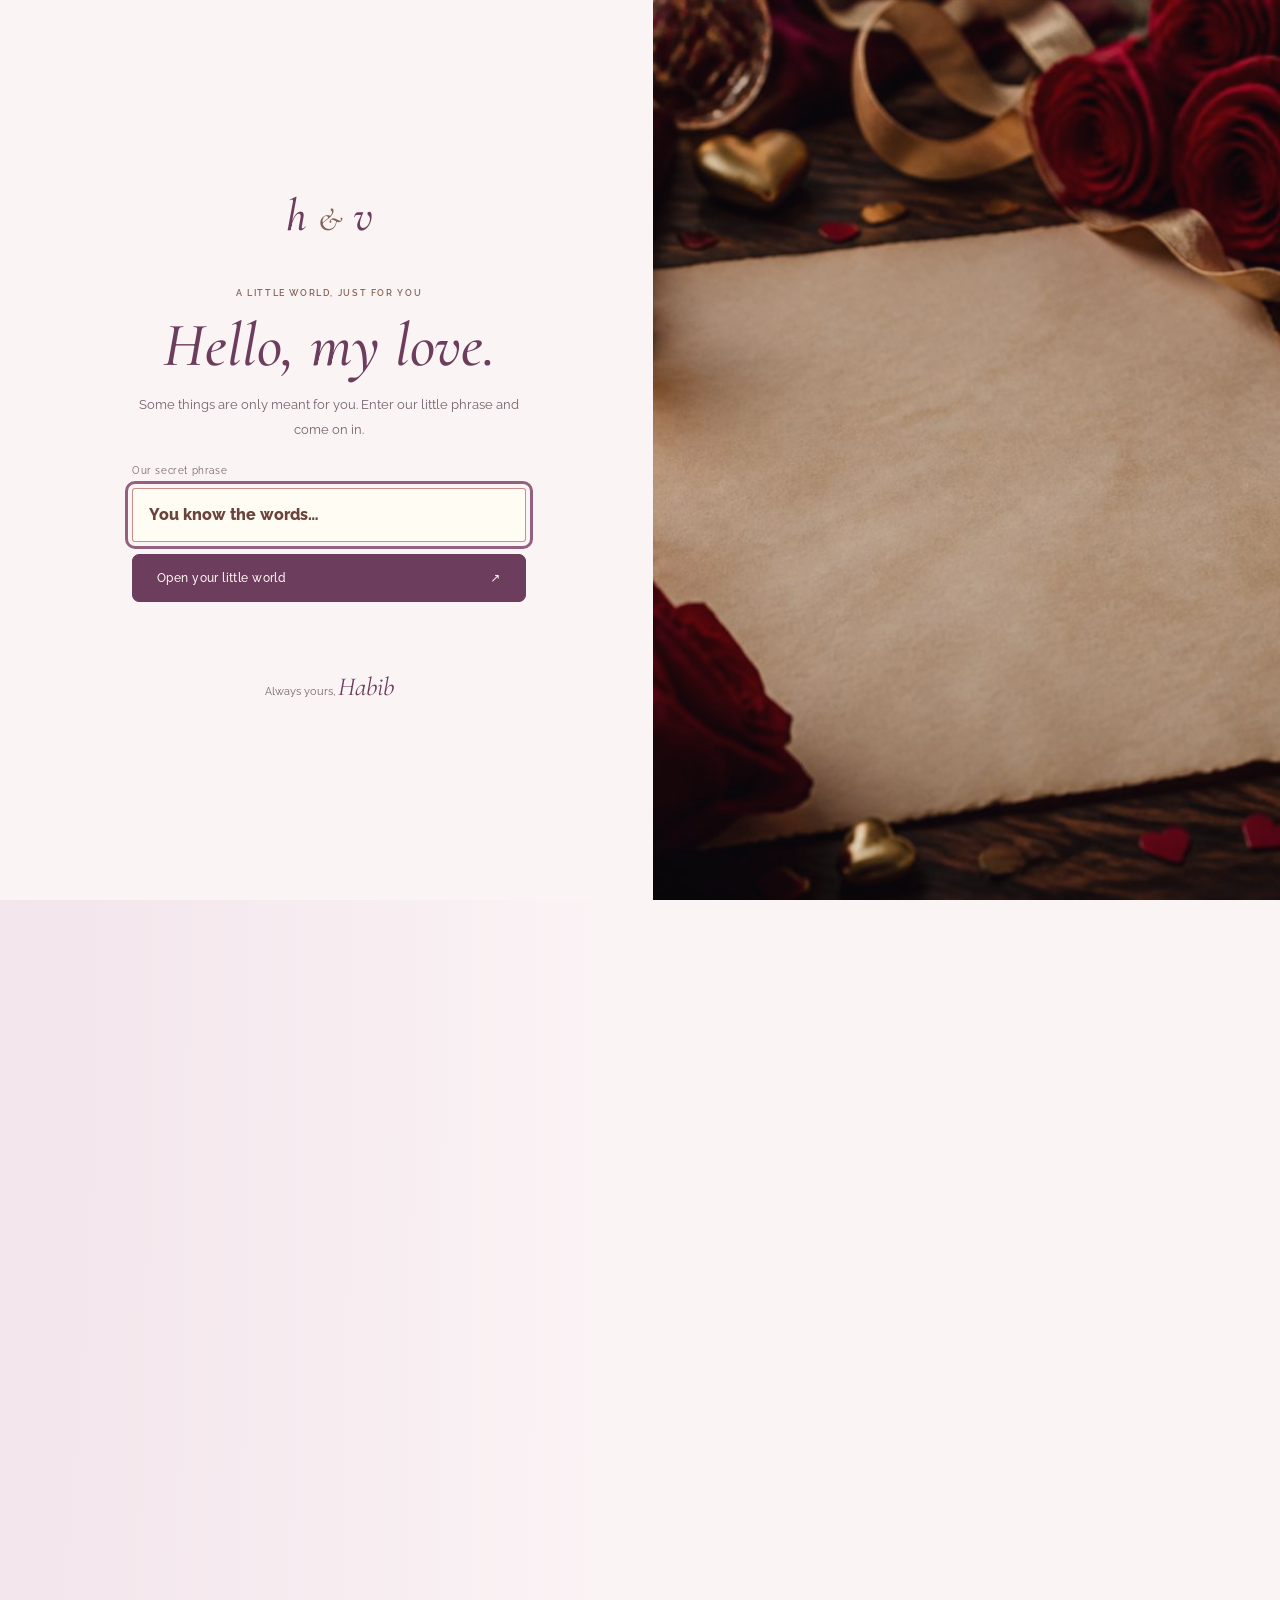
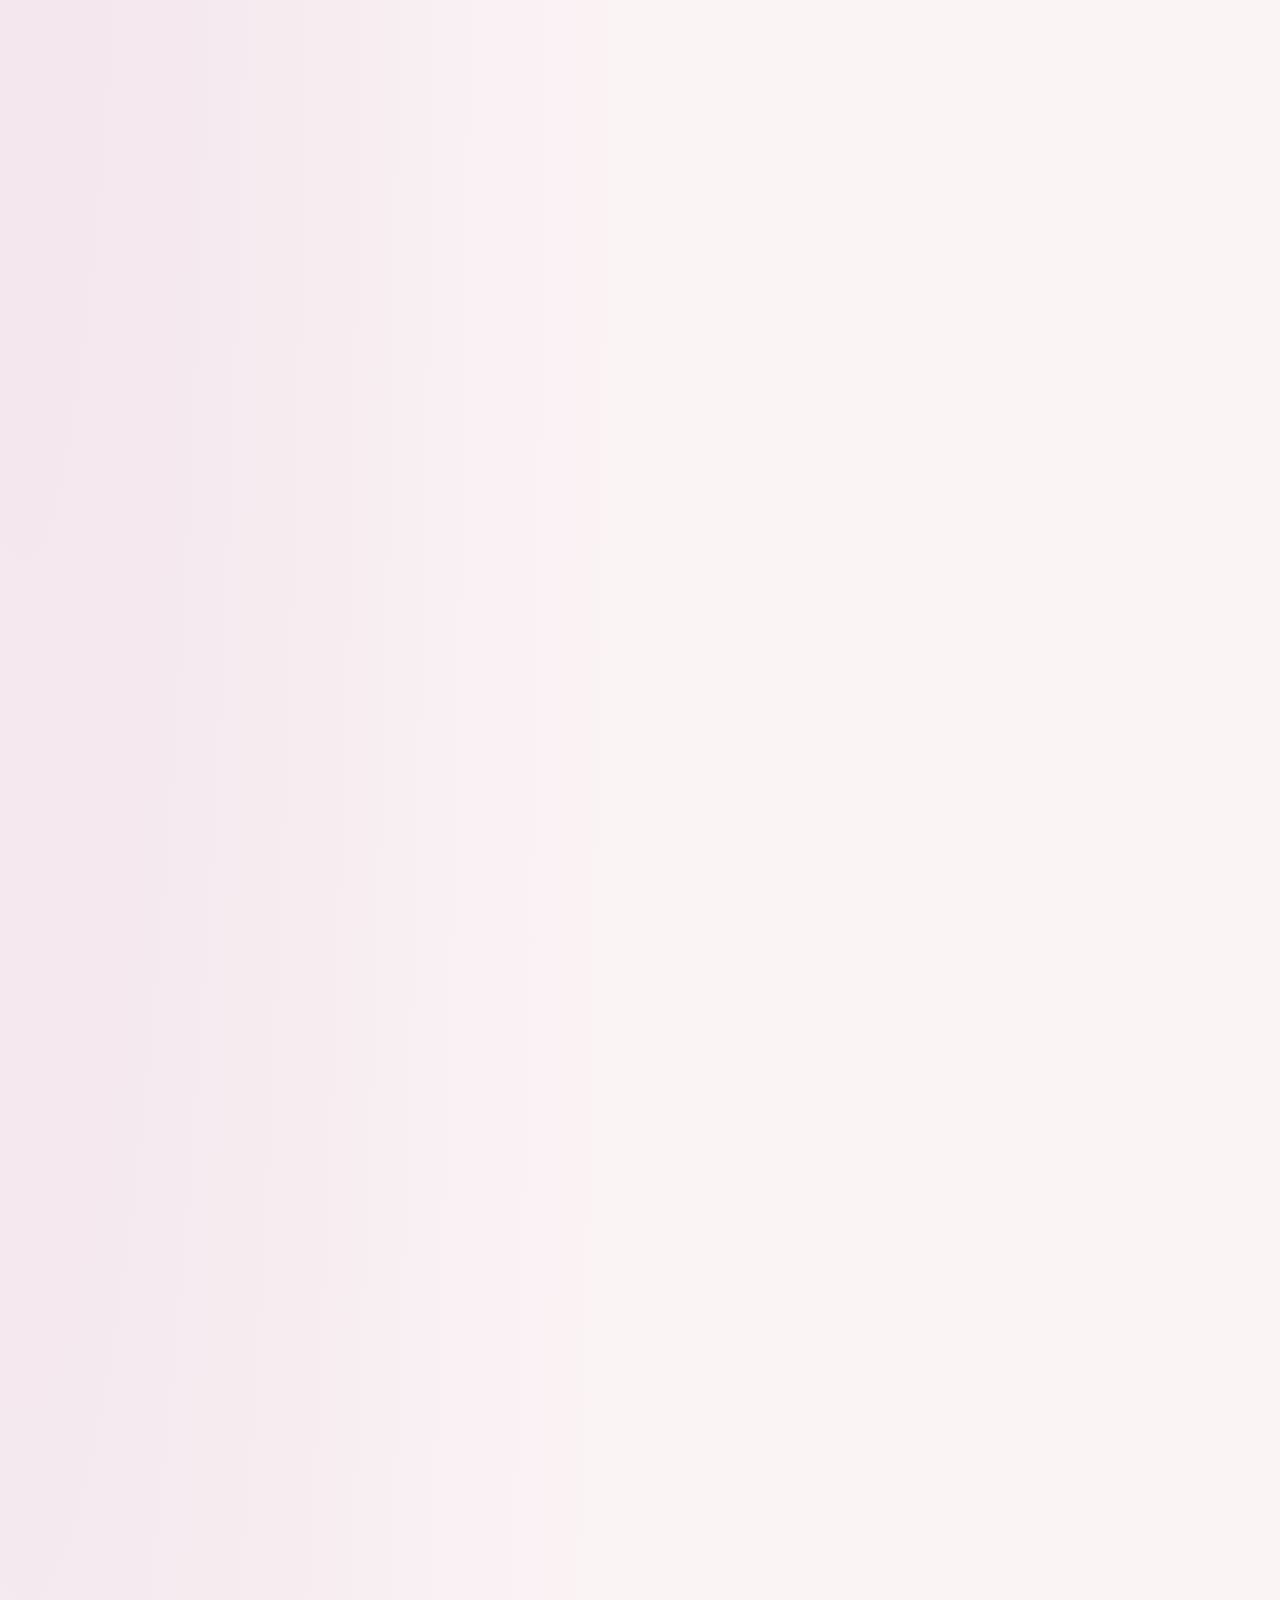
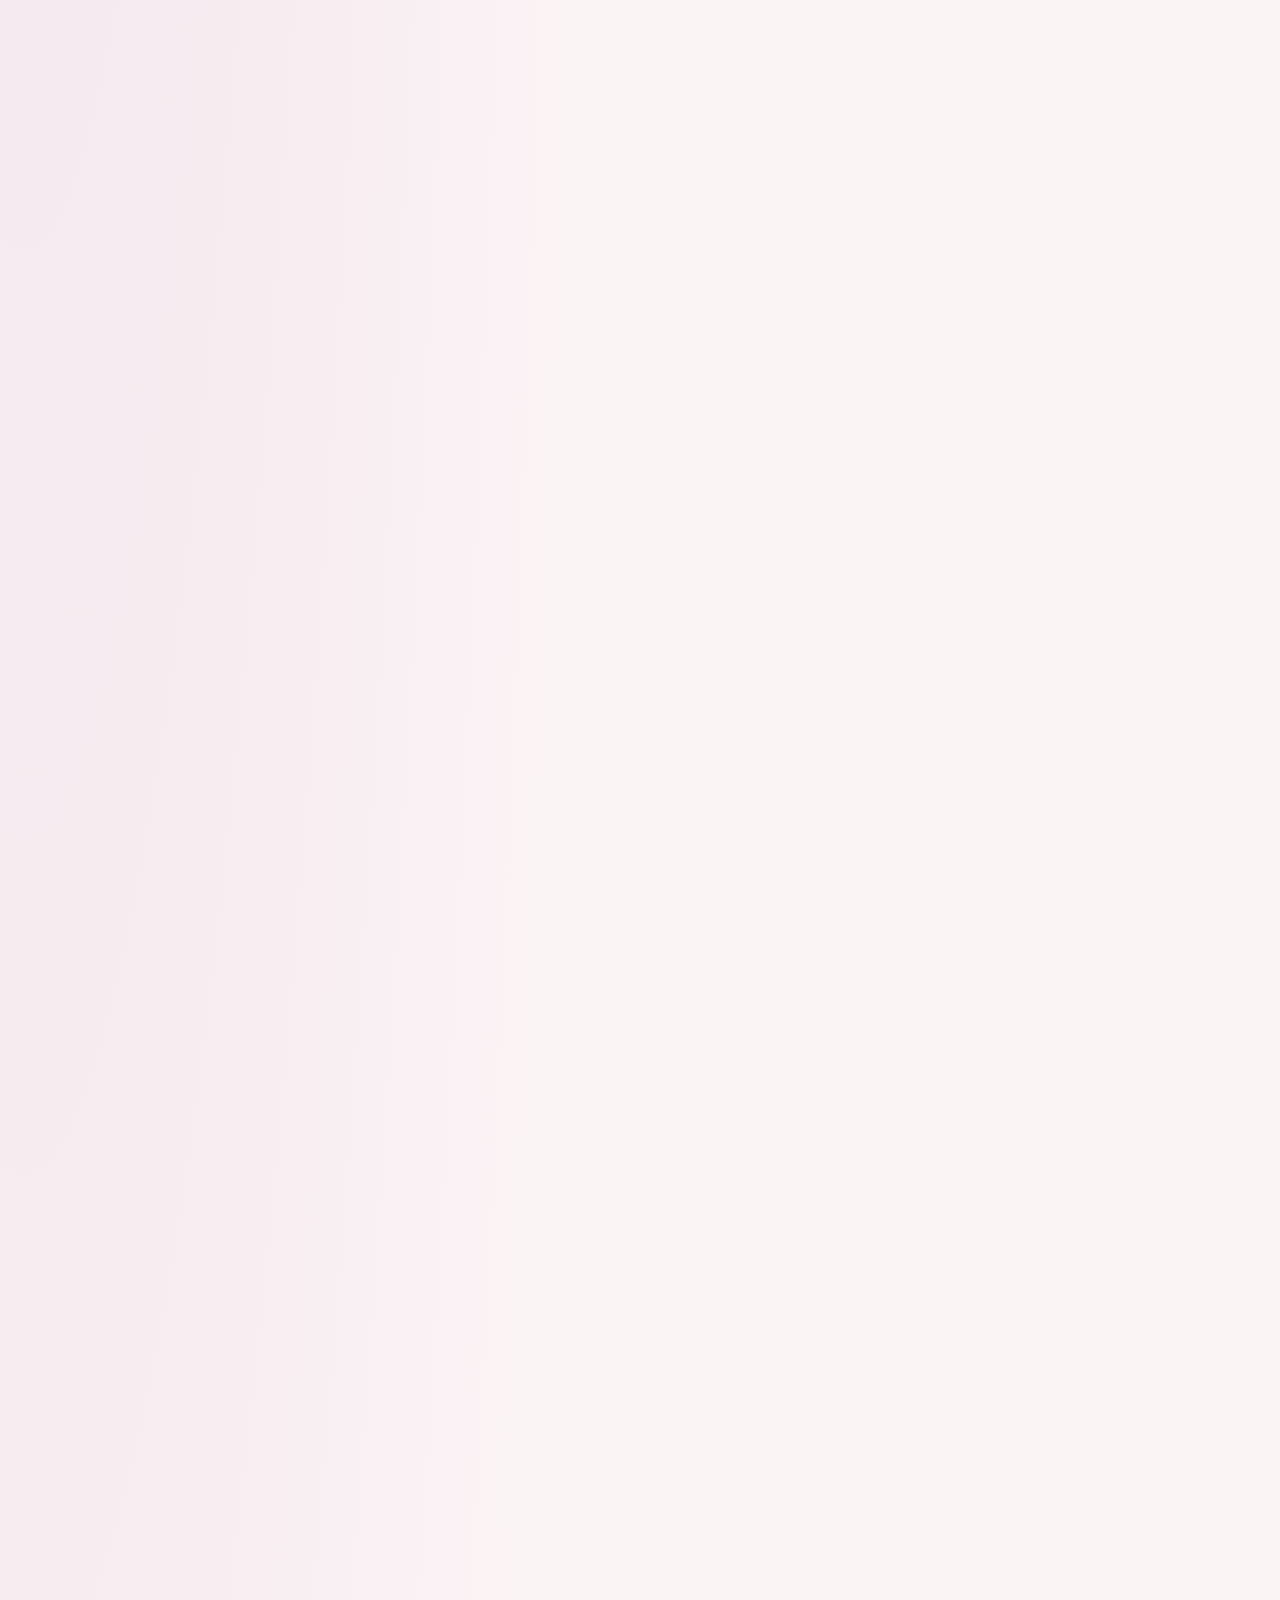
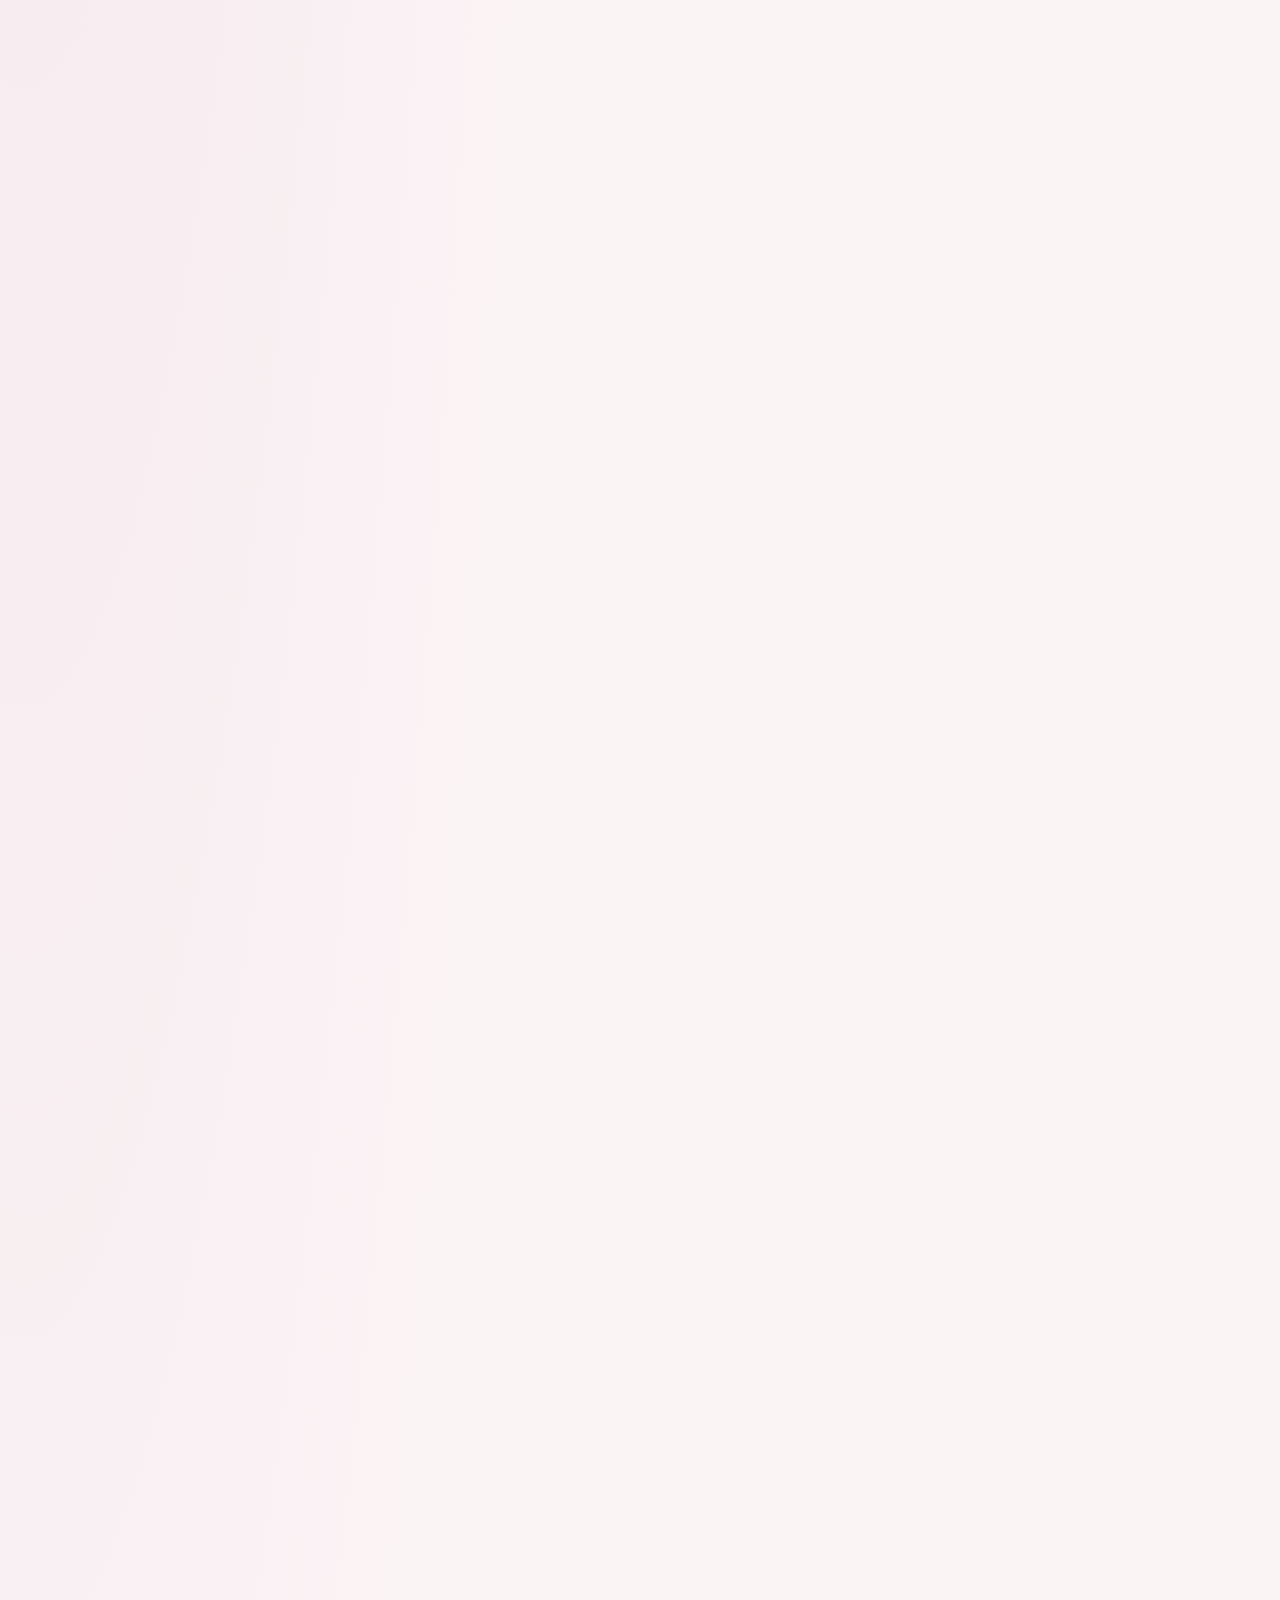
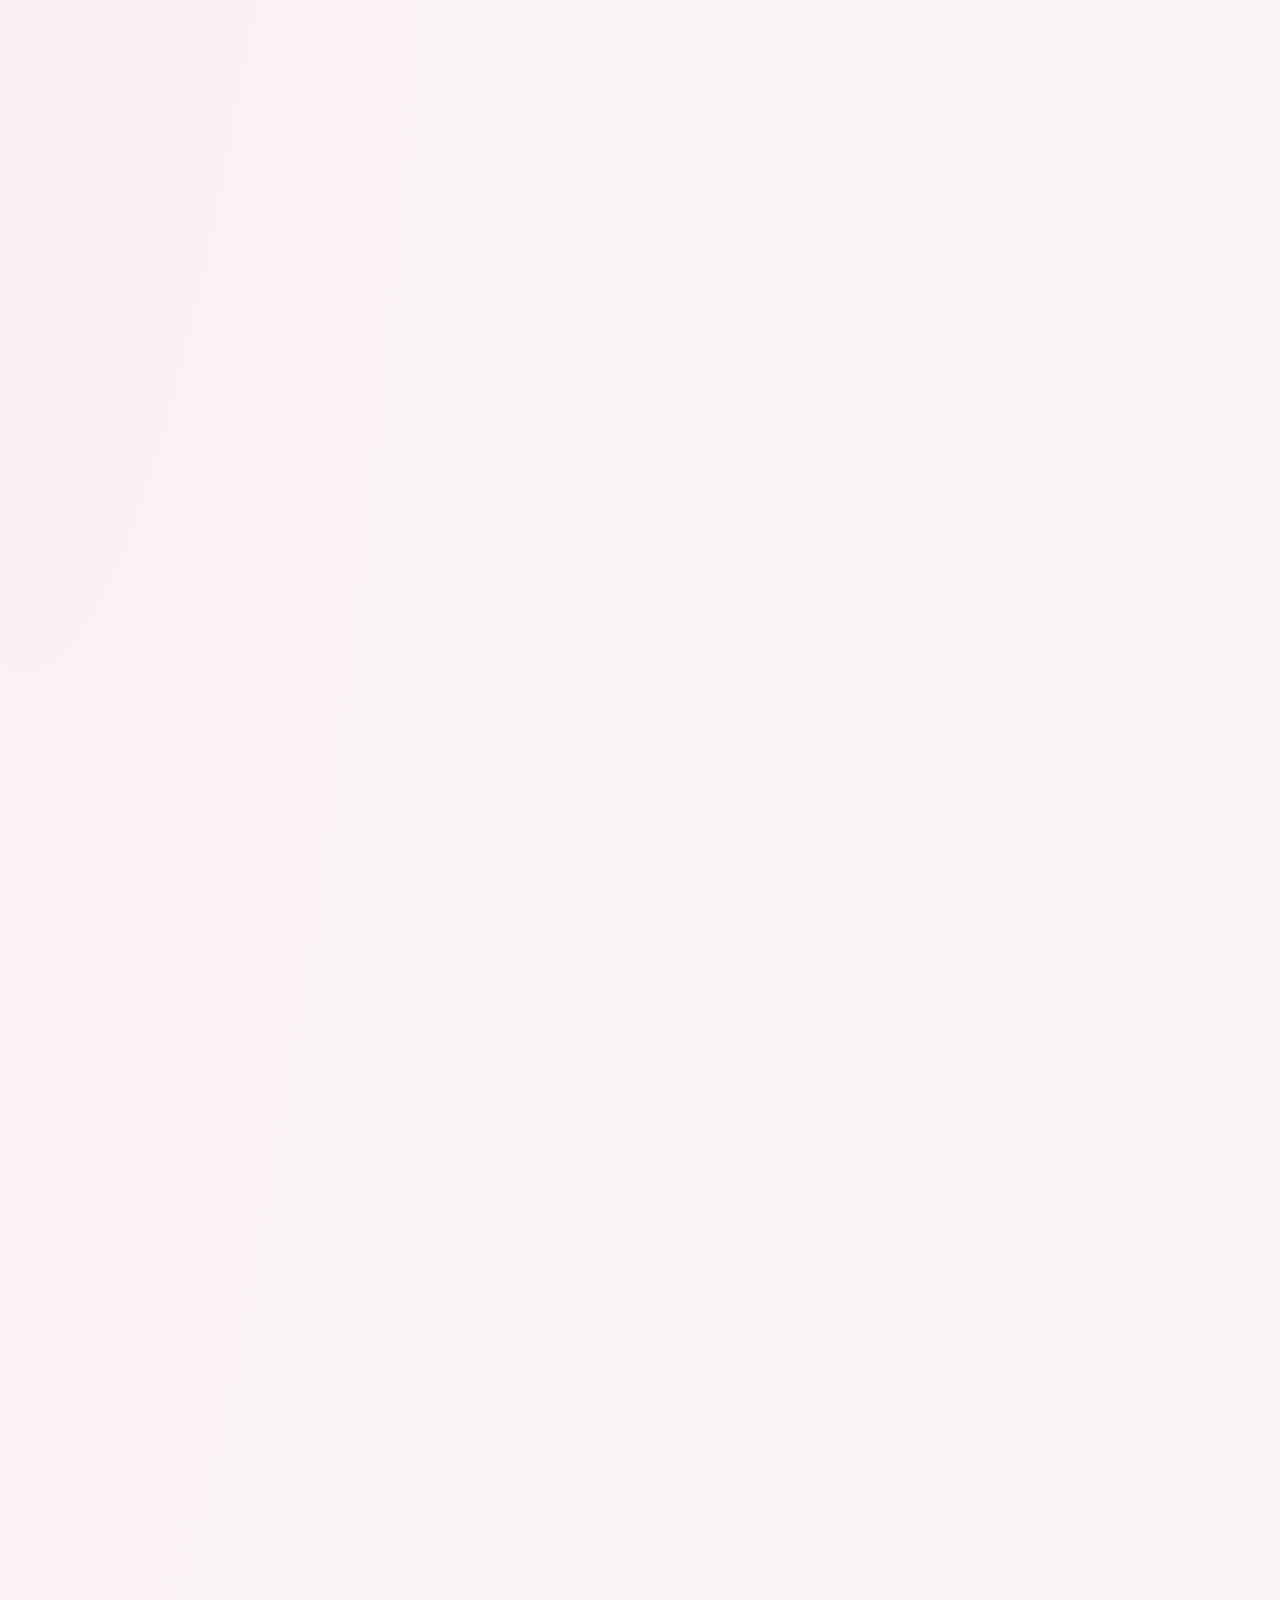
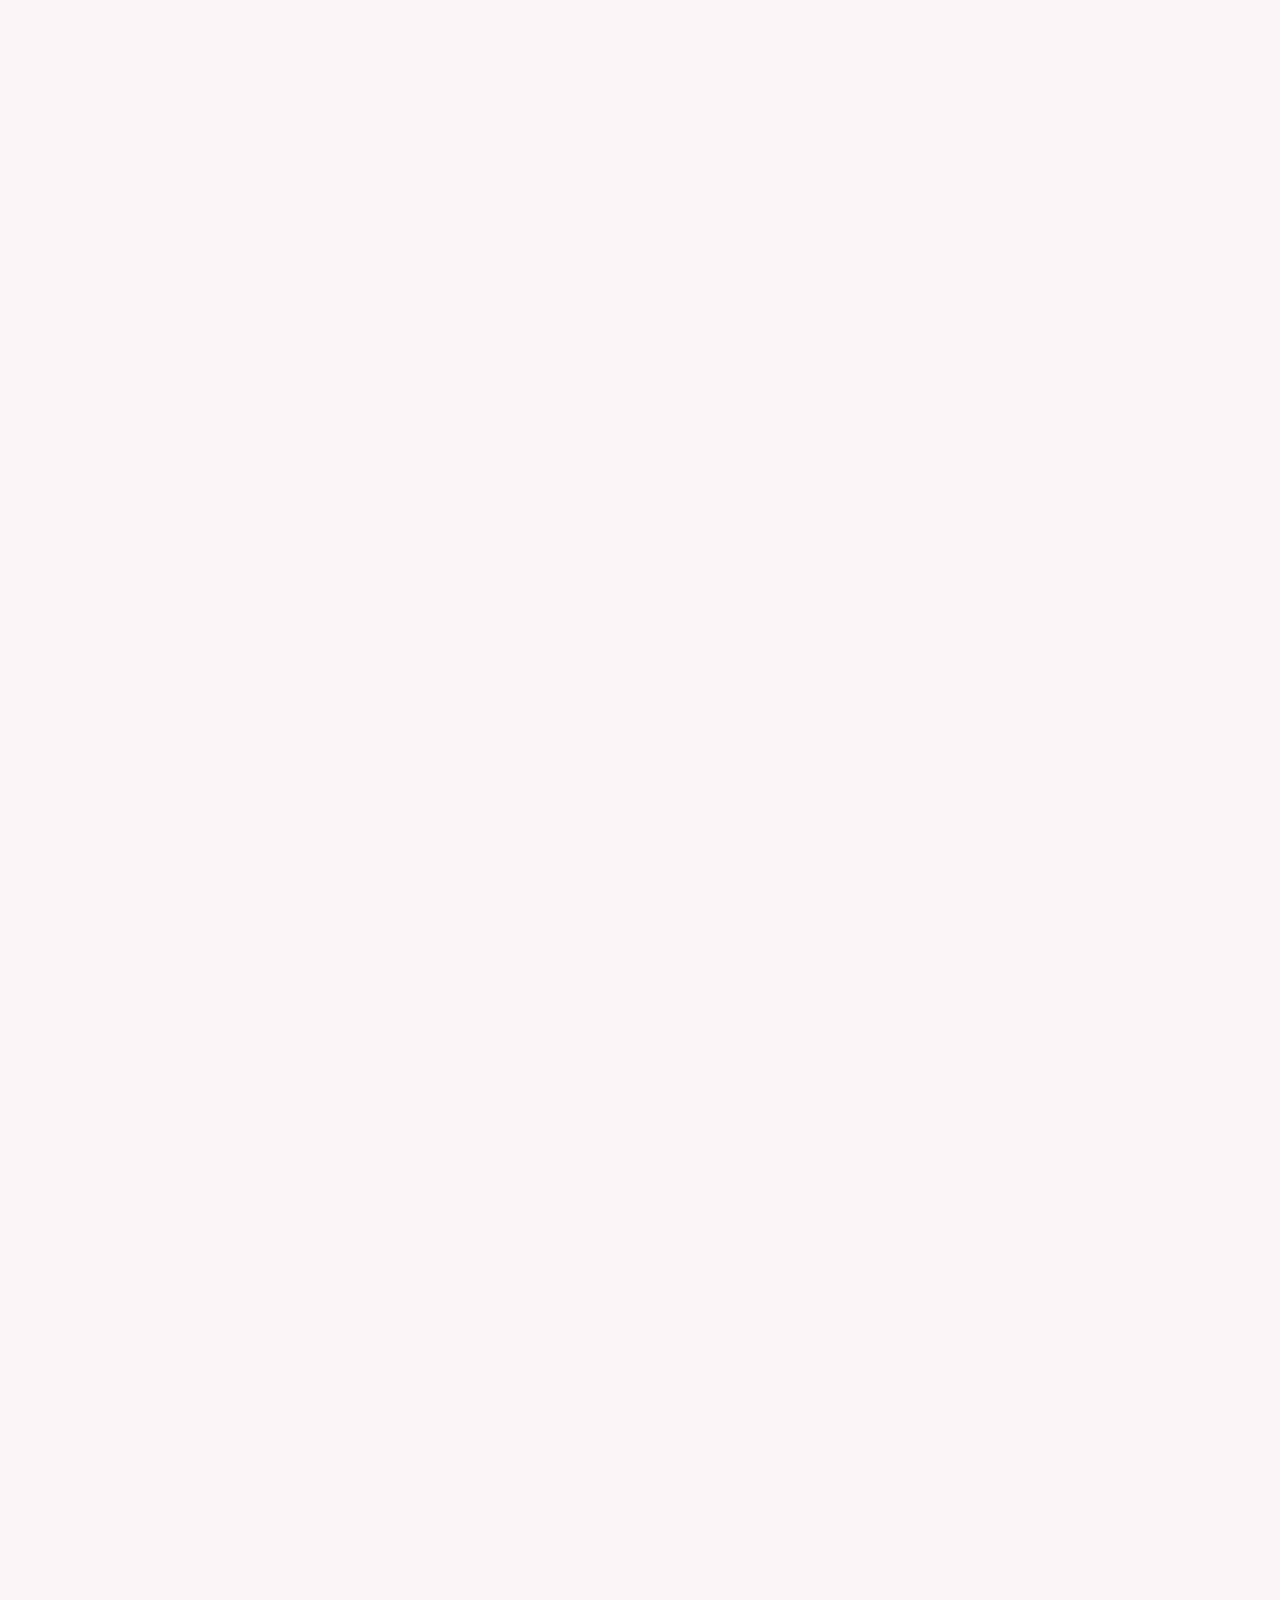
==== commit d2872a60: "Add romantic color moods, daily keepsakes, and someday postcards" ====
--- a/index.html
+++ b/index.html
@@ -3,7 +3,7 @@
 <head>
     <meta charset="UTF-8">
     <meta name="viewport" content="width=device-width, initial-scale=1.0">
-    <meta name="theme-color" content="#f7f3ec">
+    <meta name="theme-color" content="#fbf4f5">
     <meta name="description" content="A little world of letters, promises, and everyday love. For Vanessa, from Habib.">
     <title>For Vanessa · Always, Habib</title>
     <link rel="preconnect" href="https://fonts.googleapis.com">
@@ -51,12 +51,20 @@
             <a class="wordmark" href="#top" aria-label="Habib and Vanessa, back to top">h <span>&</span> v<span class="wordmark-dot">.</span></a>
             <nav aria-label="Main navigation">
                 <a href="#letter">The letter</a>
-                <a href="#openWhen">For your heart</a>
+                <a href="#dailyNoteRoom">Little notes</a>
                 <a href="#foreverRoom">Our forever <span aria-hidden="true">↗</span></a>
             </nav>
-            <span class="header-note">A place to feel loved.</span>
+            <div class="header-tools">
+                <span class="header-note" id="moodLabel" role="status">Rose garden</span>
+                <div class="mood-picker" role="group" aria-label="Choose your color mood">
+                    <button class="mood-swatch" type="button" data-mood="rose" aria-label="Rose garden colors" aria-pressed="true" title="Rose garden"><span></span></button>
+                    <button class="mood-swatch" type="button" data-mood="moonlight" aria-label="Blue hour colors" aria-pressed="false" title="Blue hour"><span></span></button>
+                    <button class="mood-swatch" type="button" data-mood="sage" aria-label="Sunday morning colors" aria-pressed="false" title="Sunday morning"><span></span></button>
+                </div>
+            </div>
         </header>
         <section class="hero" id="top">
+            <img class="hero-botanical" src="assets/botanical.svg" width="160" height="260" alt="" aria-hidden="true">
             <div class="hero-content">
                 <p class="eyebrow">For my favourite person, in every lifetime</p>
                 <p class="hero-pretitle">My heart has a name.</p>
@@ -95,6 +103,41 @@
                     <a href="#openWhen"><small>02 / A little comfort</small><strong>Open when…</strong><span>Small messages for the moments that need me.</span></a>
                     <a href="#timelineSection"><small>03 / You & me</small><strong>Our story</strong><span>Every chapter, even the ones still waiting.</span></a>
                     <a href="#constellationSection"><small>04 / Something to discover</small><strong>Our sky</strong><span>Stars that only make sense together.</span></a>
+                </div>
+            </section>
+
+            <section class="section daily-note-room reveal" id="dailyNoteRoom" aria-labelledby="dailyNoteTitle">
+                <div class="daily-note-intro">
+                    <p class="eyebrow"><span class="little-spark" aria-hidden="true">✧</span> A tiny ritual, just ours</p>
+                    <h2 class="section-title" id="dailyNoteTitle">A little love,<br>for today.</h2>
+                    <p class="section-copy">Something small to find when you come back. A new thought each day, from my heart to your pocket.</p>
+                    <p class="daily-date" id="dailyDate"></p>
+                    <p class="daily-keepsake">Keep the words that feel like a hug.</p>
+                </div>
+                <div class="daily-note-desk">
+                    <div class="note-tape" aria-hidden="true"></div>
+                    <div class="daily-note-paper" id="dailyNotePaper">
+                        <div class="note-topline"><span>To my Vanessa</span><span aria-hidden="true">♡</span></div>
+                        <button class="note-unfold" id="dailyNoteOpen" type="button" aria-expanded="false" aria-controls="dailyNoteContent">
+                            <span class="note-seal" aria-hidden="true">v.</span>
+                            <span>A thought I saved for you</span>
+                            <small>Unfold your note <span aria-hidden="true">↗</span></small>
+                        </button>
+                        <div class="daily-note-content" id="dailyNoteContent" hidden>
+                            <blockquote id="dailyNoteText" aria-live="polite" aria-atomic="true"></blockquote>
+                            <p class="note-signoff">All my love, <em>Habib</em></p>
+                            <div class="note-actions">
+                                <button class="note-save" id="saveDailyNote" type="button" aria-pressed="false">♡ Keep this note</button>
+                                <button class="note-next" id="nextDailyNote" type="button">One more thought <span aria-hidden="true">→</span></button>
+                            </div>
+                        </div>
+                    </div>
+                    <details class="kept-notes" id="keptNotes">
+                        <summary>Your little keepsakes <span id="keptNotesCount">0</span></summary>
+                        <p class="kept-notes-empty" id="keptNotesEmpty">When a note speaks to you, keep it here. These little keepsakes stay in this browser.</p>
+                        <ul id="keptNotesList"></ul>
+                    </details>
+                    <p class="note-feedback" id="noteFeedback" role="status"></p>
                 </div>
             </section>
 
@@ -380,6 +423,31 @@
                 </div>
             </section>
 
+            <section class="section someday-room reveal" id="somedayRoom" aria-labelledby="somedayTitle">
+                <div class="someday-heading">
+                    <p class="eyebrow">Postcards from a life I dream of</p>
+                    <h2 class="section-title" id="somedayTitle">The ordinary things.<br>With you.</h2>
+                    <p class="section-copy">No grand occasion. No perfect plan. Just a few little somedays I hope we get to call ours.</p>
+                </div>
+                <div class="postcard-tabs" role="tablist" aria-label="Choose a little someday">
+                    <button type="button" role="tab" id="morningTab" aria-controls="morningPostcard" aria-selected="true" tabindex="0" data-postcard="morning">01 <span>A slow morning</span></button>
+                    <button type="button" role="tab" id="wanderingTab" aria-controls="wanderingPostcard" aria-selected="false" tabindex="-1" data-postcard="wandering">02 <span>Getting a little lost</span></button>
+                    <button type="button" role="tab" id="homeTab" aria-controls="homePostcard" aria-selected="false" tabindex="-1" data-postcard="home">03 <span>Coming home</span></button>
+                </div>
+                <article class="someday-postcard" role="tabpanel" id="morningPostcard" aria-labelledby="morningTab" tabindex="0">
+                    <div class="postcard-art morning-art" aria-hidden="true"><span class="scene-sun"></span><span class="scene-window"></span><span class="coffee-cup cup-one"></span><span class="coffee-cup cup-two"></span><span class="scene-table"></span><em>coffee for two.</em></div>
+                    <div class="postcard-letter"><p class="postcard-kicker">Somewhere in our someday · No. 01</p><h3>Nowhere to rush.<br>Someone to stay for.</h3><p>I keep imagining a quiet morning. Two cups on the table. You telling me something unimportant that becomes my favourite part of the day. No countdown until goodbye. Just another cup, and a little more time.</p><span class="postcard-signature">Wish you were here. Always.</span><span class="postcard-postmark" aria-hidden="true">H + V<br>♡<br>SOMEDAY</span></div>
+                </article>
+                <article class="someday-postcard" role="tabpanel" id="wanderingPostcard" aria-labelledby="wanderingTab" tabindex="0" hidden>
+                    <div class="postcard-art wandering-art" aria-hidden="true"><span class="scene-sun"></span><span class="scene-hill hill-one"></span><span class="scene-hill hill-two"></span><span class="scene-path"></span><span class="scene-star">✦</span><em>the long way home.</em></div>
+                    <div class="postcard-letter"><p class="postcard-kicker">Somewhere in our someday · No. 02</p><h3>The wrong turn.<br>The right person.</h3><p>Let's take a street we don't know. Find a tiny café. Order the thing we can't pronounce. Laugh when it starts to rain. I don't need every plan to work out. I just love the thought of figuring it out with you.</p><span class="postcard-signature">Anywhere, as long as it's with you.</span><span class="postcard-postmark" aria-hidden="true">H + V<br>♡<br>SOMEDAY</span></div>
+                </article>
+                <article class="someday-postcard" role="tabpanel" id="homePostcard" aria-labelledby="homeTab" tabindex="0" hidden>
+                    <div class="postcard-art home-art" aria-hidden="true"><span class="scene-moon"></span><span class="scene-star star-one">✧</span><span class="scene-star star-two">✦</span><span class="scene-house"><span></span></span><span class="scene-ground"></span><em>where you are.</em></div>
+                    <div class="postcard-letter"><p class="postcard-kicker">Somewhere in our someday · No. 03</p><h3>A light left on.<br>Your shoes by mine.</h3><p>One day, I hope missing you becomes meeting you at the door. We can talk about our days while dinner gets a little cold. Nothing extraordinary to anybody else. Everything to me.</p><span class="postcard-signature">You make the word home feel different.</span><span class="postcard-postmark" aria-hidden="true">H + V<br>♡<br>SOMEDAY</span></div>
+                </article>
+            </section>
+
             <section class="section finale reveal" id="foreverRoom">
                 <div class="finale-inner">
                     <p class="eyebrow">The last room</p>
--- a/assets/timeless.css
+++ b/assets/timeless.css
@@ -1,85 +1,121 @@
-/* An everyday love letter: paper, ink, a rose, and room to breathe. */
+/* A rose garden on porcelain. Every mood shares the same quiet contrast. */
 :root {
-  --crimson: #713340;
-  --crimson-soft: #884855;
-  --gold: #a28659;
-  --gold-light: #e1cda8;
-  --champagne: #f2e9dc;
-  --cream: #fffdf8;
-  --wine: #38252b;
-  --ink: #352b2b;
-  --muted: #74645e;
-  --focus-ring: #9c5967;
-  --shadow: 0 20px 65px #352b2b12;
-  --card-shadow: 0 12px 40px #352b2b07;
+  --paper: #fbf4f5;
+  --surface: #fffafb;
+  --surface-soft: #f5ebef;
+  --rose-wash: #eedde7;
+  --crimson: #6c3d5c;
+  --crimson-soft: #925f7c;
+  --crimson-hover: #512b47;
+  --deep: #38273e;
+  --wine: #38273e;
+  --wine-soft: #4d3352;
+  --ink: #372b36;
+  --muted: #74616e;
+  --edge: #dfcdd8;
+  --accent: #856355;
+  --sage: #506f60;
+  --gold: #ac8970;
+  --gold-light: #ead3c0;
+  --champagne: #f4e9e7;
+  --cream: #fffafb;
+  --dark-edge: #a38ba7;
+  --dark-text: #fff7f1;
+  --dark-accent: #e3c5bd;
+  --readable-cream: #fff7f1;
+  --readable-gold: #ead3c0;
+  --focus-ring: #93617e;
+  --shadow: 0 20px 65px #38273e12;
+  --card-shadow: 0 12px 40px #38273e07;
   --gold-glow: 0 0 0 transparent;
 }
+body[data-mood="moonlight"] {
+  --paper: #f2f3fb; --surface: #fcfbff; --surface-soft: #eaeaf5;
+  --rose-wash: #dedff1; --crimson: #50537c; --crimson-soft: #7277a2;
+  --crimson-hover: #3c3f65; --deep: #292d4b; --wine: #292d4b;
+  --wine-soft: #3d4165; --ink: #303246; --muted: #62657f;
+  --edge: #cdd0e4; --accent: #76697e; --sage: #536d7c;
+  --gold: #aaa1c4; --gold-light: #ddd7ef; --champagne: #eeeaf6;
+  --cream: #fcfbff; --dark-edge: #939abd; --dark-accent: #d3c7e9;
+  --readable-gold: #ddd7ef; --focus-ring: #777cad;
+}
+body[data-mood="sage"] {
+  --paper: #f3f5ee; --surface: #fbfcf7; --surface-soft: #eaf0e5;
+  --rose-wash: #dde7d7; --crimson: #426352; --crimson-soft: #6e8d78;
+  --crimson-hover: #2d4a3a; --deep: #263c34; --wine: #263c34;
+  --wine-soft: #3b5447; --ink: #2d3c32; --muted: #606e61;
+  --edge: #cdd8c7; --accent: #77654e; --sage: #4e6b56;
+  --gold: #a28e68; --gold-light: #e2d6b9; --champagne: #edf0e3;
+  --cream: #fbfcf7; --dark-edge: #8ca18c; --dark-accent: #d4d8b5;
+  --readable-gold: #e2d6b9; --focus-ring: #6e8f76;
+}
 html { scroll-padding-top: 34px; }
-body { background: #f7f3ec; cursor: auto; font-size: 15px; }
+body { background: radial-gradient(ellipse at 2% 5%, color-mix(in srgb, var(--rose-wash) 65%, transparent), transparent 38rem), var(--paper); cursor: auto; font-size: 16px; }
 body::before, body::after { display: none; }
 button, a { cursor: pointer; }
-button, input, textarea, a { -webkit-tap-highlight-color: #71334014; }
+button, input, textarea, a { -webkit-tap-highlight-color: color-mix(in srgb, var(--crimson) 7.8%, transparent); }
 [hidden] { display: none !important; }
 .skip-link { position: fixed; top: -100px; left: 20px; padding: 15px; z-index: 22000; background: var(--cream); color: var(--crimson); }
 .skip-link:focus { top: 12px; }
 .noscript-note { position: fixed; inset: 0 0 auto; z-index: 22001; padding: 22px; text-align: center; background: var(--cream); }
 .particle-canvas { opacity: .18; }
-.loader { background: #f7f3ec; }
+.loader { background: var(--paper); }
 .loader-title { color: var(--crimson); text-shadow: none; }
-.site-header { max-width: 1320px; margin: auto; padding: 25px 52px; display: flex; justify-content: space-between; align-items: center; border-bottom: 1px solid #7133401c; gap: 24px; }
+.site-header { max-width: 1320px; margin: auto; padding: 25px 52px; display: flex; justify-content: space-between; align-items: center; border-bottom: 1px solid color-mix(in srgb, var(--crimson) 11.0%, transparent); gap: 24px; }
 .wordmark { font: italic 600 38px/1 Georgia, serif; letter-spacing: -.06em; text-decoration: none; color: var(--crimson); white-space: nowrap; }
-.wordmark span { font-size: .65em; color: #a28659; }
+.wordmark span { font-size: .65em; color: var(--accent); }
 .wordmark .wordmark-dot { color: var(--crimson); }
 .site-header nav { display: flex; gap: 32px; }
-.site-header nav a { text-decoration: none; color: #594a47; font-size: 12px; font-weight: 500; padding: 8px 0; }
+.site-header nav a { text-decoration: none; color: var(--ink); font-size: 12px; font-weight: 500; padding: 8px 0; }
 .site-header nav a:hover { color: var(--crimson); text-decoration: underline; text-underline-offset: 6px; }
 .header-note { font: italic 15px Georgia, serif; color: var(--muted); }
 .hero { max-width: 1320px; margin: auto; min-height: auto; display: grid; grid-template-columns: 1.06fr .94fr; align-items: center; gap: 60px; padding: 80px 52px 44px; overflow: visible; }
+.hero-botanical { position: absolute; width: 125px; height: auto; left: -45px; bottom: 70px; opacity: .45; pointer-events: none; z-index: -1; transform: rotate(-15deg); }
 .hero::before, .hero::after { display: none; }
 .hero-content { width: 100%; padding: 0; text-align: left; min-width: 0; text-shadow: none; }
-.eyebrow { color: #8d6952; font-size: 10px; font-weight: 600; letter-spacing: .18em; line-height: 1.8; }
-.hero .eyebrow { color: #8d6952 !important; text-shadow: none; margin-bottom: 30px; }
+.eyebrow { color: var(--accent); font-size: 10px; font-weight: 600; letter-spacing: .18em; line-height: 1.8; }
+.hero .eyebrow { color: var(--accent) !important; text-shadow: none; margin-bottom: 30px; }
 .hero-pretitle { font: 500 clamp(25px, 3vw, 39px)/1.2 'Cormorant Garamond', Georgia, serif; color: var(--ink); margin: 0 0 10px; }
 .hero-title { color: var(--crimson) !important; font: italic 500 clamp(76px, 9.4vw, 130px)/.98 'Cormorant Garamond', Georgia, serif; letter-spacing: -.055em; margin: 0 0 25px; animation: none; text-shadow: none !important; overflow-wrap: normal; }
-.hero-title span { color: #b38c77; }
-.hero-subtitle { color: var(--muted) !important; font-size: 14px; font-weight: 400; line-height: 1.95; width: 390px; max-width: 100%; margin: 0; text-shadow: none; }
-.counter-caption { margin: 30px 0 10px; color: #8b7264; font-size: 10px; letter-spacing: .11em; text-transform: uppercase; }
+.hero-title span { color: var(--accent); }
+.hero-subtitle { color: var(--muted) !important; font-size: 16px; font-weight: 400; line-height: 1.95; width: 390px; max-width: 100%; margin: 0; text-shadow: none; }
+.counter-caption { margin: 30px 0 10px; color: var(--muted); font-size: 10px; letter-spacing: .11em; text-transform: uppercase; }
 .countdown { grid-template-columns: repeat(4, minmax(0, 1fr)); width: 340px; max-width: 100%; gap: 0; margin: 0; }
-.time-box { background: none; border: 0; border-right: 1px solid #71334024; padding: 4px 16px; min-height: 0; text-align: center; box-shadow: none; }
+.time-box { background: none; border: 0; border-right: 1px solid color-mix(in srgb, var(--crimson) 14.1%, transparent); padding: 4px 16px; min-height: 0; text-align: center; box-shadow: none; }
 .time-box:first-child { padding-left: 0; }
 .time-box:last-child { border: 0; }
 .time-value { color: var(--crimson); font: 500 35px/1.2 'Cormorant Garamond', Georgia, serif; font-variant-numeric: tabular-nums; }
 .time-label { color: var(--muted); font-size: 8px; font-weight: 500; letter-spacing: .12em; }
 .hero-actions { display: flex; justify-content: flex-start; align-items: center; gap: 24px; margin: 30px 0 0; }
 .hero-actions .gold-button { min-width: 0; }
-.gold-button { gap: 18px; border: 1px solid var(--crimson); border-radius: 4px; background: var(--crimson); color: #fffaf2 !important; min-height: 48px; padding: 14px 24px; font-size: 12px; font-weight: 500; box-shadow: none; }
-.gold-button:hover, .gold-button:focus-visible { background: #542330; color: #fffaf2 !important; box-shadow: 0 8px 20px #7133401a; transform: translateY(-2px); }
+.gold-button { gap: 18px; border: 1px solid var(--crimson); border-radius: 4px; background: var(--crimson); color: var(--dark-text) !important; min-height: 48px; padding: 14px 24px; font-size: 12px; font-weight: 500; box-shadow: none; }
+.gold-button:hover, .gold-button:focus-visible { background: var(--crimson-hover); color: var(--dark-text) !important; box-shadow: 0 8px 20px color-mix(in srgb, var(--crimson) 10.2%, transparent); transform: translateY(-2px); }
 .gold-button:disabled { cursor: default; opacity: .65; transform: none; }
-.text-link { color: var(--crimson); font-size: 12px; text-decoration: none; padding: 12px 0; border-bottom: 1px solid #7133404d; }
+.text-link { color: var(--crimson); font-size: 12px; text-decoration: none; padding: 12px 0; border-bottom: 1px solid color-mix(in srgb, var(--crimson) 30.2%, transparent); }
 .text-link span { margin-left: 10px; }
-.hero-signature { font-size: 11px; color: #8a7770; margin-top: 29px; }
+.hero-signature { font-size: 11px; color: var(--muted); margin-top: 29px; }
 .hero-signature em { margin-left: 6px; font: italic 25px 'Cormorant Garamond', Georgia, serif; color: var(--crimson); }
-.hero-portrait { position: relative; margin: 0 0 10px; padding: 10px 10px 0; border: 1px solid #c8b9a7; background: #fcfaf5; transform: rotate(2deg); box-shadow: 10px 18px 40px #48252b12; }
+.hero-portrait { position: relative; margin: 0 0 10px; padding: 10px 10px 0; border: 1px solid var(--edge); background: var(--surface); transform: rotate(2deg); box-shadow: 10px 18px 40px #48252b12; }
 .hero-portrait img { display: block; width: 100%; height: clamp(370px, 38vw, 490px); object-fit: cover; object-position: 50% 50%; }
 .hero-portrait figcaption { padding: 18px 9px 20px; display: flex; align-items: center; justify-content: space-between; color: var(--muted); gap: 10px; }
 .hero-portrait figcaption span { font-size: 8px; text-transform: uppercase; letter-spacing: .13em; }
 .hero-portrait figcaption em { color: var(--crimson); font: italic 25px 'Cormorant Garamond', Georgia, serif; white-space: nowrap; }
-.portrait-stamp { position: absolute; right: -18px; top: -22px; display: grid; place-content: center; width: 100px; height: 100px; border: 1px solid #ae8e66; border-radius: 50%; background: #f4ecdd; color: #713340; text-align: center; text-transform: uppercase; font-size: 8px; letter-spacing: .08em; line-height: 1.9; transform: rotate(10deg); }
-.hero-scroll { grid-column: 1/-1; color: #8a7770; text-decoration: none; text-align: center; font-size: 9px; letter-spacing: .12em; text-transform: uppercase; margin-top: 15px; padding: 15px; }
+.portrait-stamp { position: absolute; right: -18px; top: -22px; display: grid; place-content: center; width: 100px; height: 100px; border: 1px solid var(--accent); border-radius: 50%; background: var(--rose-wash); color: var(--crimson); text-align: center; text-transform: uppercase; font-size: 8px; letter-spacing: .08em; line-height: 1.9; transform: rotate(10deg); }
+.hero-scroll { grid-column: 1/-1; color: var(--muted); text-decoration: none; text-align: center; font-size: 9px; letter-spacing: .12em; text-transform: uppercase; margin-top: 15px; padding: 15px; }
 .hero-scroll span { display: block; margin-top: 12px; font-size: 20px; }
 .wrap { width: min(1120px, calc(100% - 80px)); }
 .section { margin: 55px auto; }
 .card, .love-map, .photo-story, .score-room, .finale-inner { border-radius: 5px; }
-.card { padding: clamp(28px, 5vw, 64px); border: 1px solid #d9ccbb; background: #fffcf6 !important; box-shadow: var(--card-shadow); }
+.card { padding: clamp(28px, 5vw, 64px); border: 1px solid var(--edge); background: var(--surface) !important; box-shadow: var(--card-shadow); }
 .card::before { display: none; }
 .section-title { font: 500 clamp(34px, 4.3vw, 55px)/1.08 'Cormorant Garamond', Georgia, serif; letter-spacing: -.025em; }
-.section-copy { max-width: 650px; font-size: 13px; font-weight: 400; line-height: 1.95; }
-.flourish { width: 160px; margin: 15px auto; color: #b59a78; opacity: .55; }
-.love-map { grid-template-columns: .9fr 1.1fr; padding: 48px 0; gap: 65px; background: transparent; border: 0; border-top: 1px solid #d9ccbb; border-bottom: 1px solid #d9ccbb; box-shadow: none; }
+.section-copy { max-width: 650px; font-size: 15px; font-weight: 400; line-height: 1.95; }
+.flourish { width: 160px; margin: 15px auto; color: var(--accent); opacity: .55; }
+.love-map { grid-template-columns: .9fr 1.1fr; padding: 48px 0; gap: 65px; background: transparent; border: 0; border-top: 1px solid var(--edge); border-bottom: 1px solid var(--edge); box-shadow: none; }
 .love-map-grid { gap: 12px; }
-.love-map-grid a { padding: 22px; min-height: 150px; border: 1px solid #e0d4c6; background: #fffcf6; border-radius: 3px; box-shadow: none; transition: border-color .2s, transform .2s; }
-.love-map-grid a:hover { transform: translateY(-3px); border-color: #a56672; }
-.love-map-grid small { color: #8a7464; font-size: 8px; text-transform: uppercase; letter-spacing: .09em; margin-bottom: 20px; }
+.love-map-grid a { padding: 22px; min-height: 150px; border: 1px solid var(--edge); background: var(--surface); border-radius: 3px; box-shadow: none; transition: border-color .2s, transform .2s; }
+.love-map-grid a:hover { transform: translateY(-3px); border-color: var(--accent); }
+.love-map-grid small { color: var(--muted); font-size: 8px; text-transform: uppercase; letter-spacing: .09em; margin-bottom: 20px; }
 .love-map-grid strong { font-size: 25px; font-weight: 500; }
 .love-map-grid strong span { display: inline; color: var(--crimson); }
 .love-map-grid span { font-size: 10px; font-weight: 400; line-height: 1.7; }
@@ -88,78 +124,179 @@
 .photo-story .section-copy { color: var(--muted) !important; }
 .photo-story-head { margin-bottom: 35px; }
 .photo-story-grid { gap: 22px; align-items: start; }
-.photo-card { min-height: 360px; border: 0; border-radius: 3px; box-shadow: 0 6px 24px #352b2b10; }
+.photo-card { min-height: 360px; border: 0; border-radius: 3px; box-shadow: 0 6px 24px color-mix(in srgb, var(--ink) 6.3%, transparent); }
 .photo-card:nth-child(2) { margin-top: 35px; transform: none; }
 .photo-card img { filter: saturate(.72); }
-.photo-card figcaption span { color: #f2dec1; font-size: 8px; }
+.photo-card figcaption span { color: var(--dark-accent); font-size: 8px; }
 .photo-card figcaption strong { font-size: 27px; font-weight: 500; }
 .cinematic-promise { border: 0; border-radius: 3px; min-height: 370px; box-shadow: none; }
 .cinematic-promise blockquote { font-weight: 500; }
-.score-room { padding: 48px; background: #492c35; border: 0; box-shadow: none; }
-.score-room .eyebrow { color: #d8bfa4; }
-.score-panel { min-height: 210px; background: transparent; border-color: #ad8d7959; box-shadow: none; }
+.score-room { padding: 48px; background: var(--deep); border: 0; box-shadow: none; }
+.score-room .eyebrow { color: var(--dark-accent); }
+.score-panel { min-height: 210px; background: transparent; border-color: color-mix(in srgb, var(--dark-edge) 34.9%, transparent); box-shadow: none; }
 .score-number { font-weight: 500; font-size: 120px; }
 .score-slash { font-size: 22px; font-weight: 400; }
 .score-panel small { font-size: 8px; font-weight: 500; }
 .score-list { gap: 0 25px; }
-.score-list li { color: #eee2d8; background: transparent; border: 0; border-bottom: 1px solid #e0c8af26; font-size: 12px; font-weight: 400; min-height: 65px; padding-left: 0; }
-.score-list li::before { background: transparent; color: #d6b598; font-weight: 400; border: 1px solid #d6b59866; }
-.mini-card, .timeline-card, .certificate, .poem-display, .date-card, .quiz-box { background: #f8f3e9 !important; border-color: #dfd2c2; box-shadow: none; }
+.score-list li { color: var(--dark-text); background: transparent; border: 0; border-bottom: 1px solid #e0c8af26; font-size: 14px; font-weight: 400; min-height: 65px; padding-left: 0; }
+.score-list li::before { background: transparent; color: var(--dark-accent); font-weight: 400; border: 1px solid color-mix(in srgb, var(--dark-accent) 40.0%, transparent); }
+.mini-card, .timeline-card, .certificate, .poem-display, .date-card, .quiz-box { background: var(--surface-soft) !important; border-color: var(--edge); box-shadow: none; }
 .mini-card p, .certificate-copy, .timeline-card p { font-size: 13px; font-weight: 400; line-height: 1.9; }
 .certificate { margin-top: 30px; }
 .certificate-title { font-weight: 500; }
 .open-when-grid { grid-template-columns: repeat(4, minmax(0, 1fr)); gap: 12px; }
-.open-card { min-height: 170px; padding: 20px; background: #f8f3ea; border-color: #dbcebf; border-radius: 3px; box-shadow: none; }
-.open-card span { font-size: 8px; color: #8a6254; }
+.open-card { min-height: 170px; padding: 20px; background: var(--surface-soft); border-color: var(--edge); border-radius: 3px; box-shadow: none; }
+.open-card span { font-size: 8px; color: var(--muted); }
 .open-card strong { font-size: 24px; font-weight: 500; line-height: 1.15; }
-.open-card:hover, .open-card.active, .open-card:focus-visible { background: #efe0db; border-color: #ab7880; }
-.open-when-note { padding: 30px; border: 0; border-left: 2px solid #9e5f6a; background: #f4eae1; box-shadow: none; font-size: 24px; font-weight: 500; }
-.letter-paper { background: #fffaf0 !important; border-color: #cbb7a0; font: 500 24px/1.8 'Cormorant Garamond', Georgia, serif; box-shadow: none; }
+.open-card:hover, .open-card.active, .open-card:focus-visible { background: var(--rose-wash); border-color: var(--accent); }
+.open-when-note { padding: 30px; border: 0; border-left: 2px solid var(--accent); background: var(--surface-soft); box-shadow: none; font-size: 24px; font-weight: 500; }
+.letter-paper { background: var(--surface) !important; border-color: var(--edge); font: 500 24px/1.8 'Cormorant Garamond', Georgia, serif; box-shadow: none; }
 .letter-salutation { font-style: italic; color: var(--crimson); font-size: 32px; }
 .letter-signature { text-align: right; color: var(--crimson); }
 .letter-signature em { font-size: 32px; }
-.envelope { box-shadow: 0 12px 25px #71334015; }
-.meter-shell { background: #492c35 !important; border-color: #75505c !important; box-shadow: none; }
-.meter-label { color: #f2e9dc; }
-.tw-display, .compliment-display { background: #492c35 !important; border: 0; border-radius: 3px; text-shadow: none; font-weight: 500; }
+.envelope { box-shadow: 0 12px 25px color-mix(in srgb, var(--crimson) 8.2%, transparent); }
+.meter-shell { background: var(--deep) !important; border-color: var(--dark-edge) !important; box-shadow: none; }
+.meter-label { color: var(--dark-text); }
+.tw-display, .compliment-display { background: var(--deep) !important; border: 0; border-radius: 3px; text-shadow: none; font-weight: 500; }
 .heartbeat-msg, .heartbeat-label, .constellation-hint { color: var(--muted) !important; text-shadow: none; }
-.finale-inner { background: #492c35; border: 0; box-shadow: none; padding: 64px; }
-.finale-inner::before { border-color: #d7bda333; }
+.finale-inner { background: var(--deep); border: 0; box-shadow: none; padding: 64px; }
+.finale-inner::before { border-color: color-mix(in srgb, var(--dark-accent) 20.0%, transparent); }
 .finale .section-title { font-weight: 500; }
 .finale-copy { font-size: 14px; font-weight: 400; line-height: 2; }
-.finale-vows span { background: transparent; border-color: #c9a89255; color: #edddcb; box-shadow: none; font-size: 22px; font-weight: 500; }
+.finale-vows span { background: transparent; border-color: color-mix(in srgb, var(--dark-accent) 33.3%, transparent); color: var(--dark-text); box-shadow: none; font-size: 22px; font-weight: 500; }
 .finale-reveal { box-shadow: none; }
 .footer { padding: 20px 24px 120px; background: transparent; border: 0; }
 .footer strong { color: var(--crimson) !important; font: italic 500 64px 'Cormorant Garamond', Georgia, serif; text-shadow: none; }
 .footer p { color: var(--muted) !important; text-shadow: none; font-size: 11px; font-weight: 400; line-height: 2; max-width: 400px; margin: 18px auto; }
-.gate-lock { background: #f7f3ec; overflow-y: auto; }
-.gate-lock::before { content: ''; position: absolute; inset: 0 0 0 51%; background: linear-gradient(#38252b26, #38252b26), url('images/vanessa-hero-letter-1280.jpg') center/cover; }
-.gate-card { position: relative; margin-right: 50%; width: min(470px, 46%); border: 0; background: #f7f3ec !important; box-shadow: none; padding: 38px; }
+.gate-lock { background: var(--paper); overflow-y: auto; }
+.gate-lock::before { content: ''; position: absolute; inset: 0 0 0 51%; background: linear-gradient(color-mix(in srgb, var(--deep) 14.9%, transparent), color-mix(in srgb, var(--deep) 14.9%, transparent)), url('images/vanessa-hero-letter-1280.jpg') center/cover; }
+.gate-card { position: relative; margin-right: 50%; width: min(470px, 46%); border: 0; background: var(--paper) !important; box-shadow: none; padding: 38px; }
 .gate-monogram { color: var(--crimson); font: italic 500 46px 'Cormorant Garamond', Georgia, serif; margin-bottom: 42px; }
-.gate-monogram span { color: #ad8a68; font-size: 32px; }
-.gate-card .eyebrow { color: #8d6952 !important; font-size: 9px; }
+.gate-monogram span { color: var(--accent); font-size: 32px; }
+.gate-card .eyebrow { color: var(--accent) !important; font-size: 9px; }
 .gate-title { font-weight: 500; font-size: 62px; line-height: 1; }
 .gate-copy { color: var(--muted) !important; font-size: 13px; font-weight: 400 !important; line-height: 1.9; }
 .input-label { text-align: left; color: var(--muted); font-size: 10px; letter-spacing: .06em; }
-.password-input, .memory-input { border: 1px solid #cdbdad; border-radius: 3px; background: #fffdf8; box-shadow: none; font-size: 16px; padding: 16px; }
+.password-input, .memory-input { border: 1px solid var(--edge); border-radius: 3px; background: var(--surface); box-shadow: none; font-size: 16px; padding: 16px; }
 .password-input:focus, .memory-input:focus { border-color: var(--crimson); }
 .gate-card .gold-button { width: 100%; justify-content: space-between; }
 .gate-signature { color: var(--muted); font-size: 11px; margin-top: 25px; }
 .gate-signature em { font: italic 26px 'Cormorant Garamond', Georgia, serif; color: var(--crimson); }
 .password-error { min-height: 18px; font-size: 11px; line-height: 1.7; }
 body.gate-locked .rain-btn, body.gate-locked .hearts-counter, body.gate-locked .idle-float, body.gate-locked .floating-pet, body.gate-locked .pet-bubble, body.gate-locked .shooting-star { display: none !important; }
-.audio-toggle, .memory-fab, .secret-lock, .rain-btn { background: #fffcf6; border-color: #cdbdad; box-shadow: 0 4px 15px #492c3512; color: var(--crimson) !important; }
-.hearts-counter { background: #492c35; border-color: #ad8d79; font-size: 10px; box-shadow: none; }
+.audio-toggle, .memory-fab, .secret-lock, .rain-btn { background: var(--surface); border-color: var(--edge); box-shadow: 0 4px 15px color-mix(in srgb, var(--deep) 7.1%, transparent); color: var(--crimson) !important; }
+.hearts-counter { background: var(--deep); border-color: var(--dark-edge); font-size: 10px; box-shadow: none; }
 .secret-lock:not(.show) { opacity: 0 !important; pointer-events: none; }
 .rain-btn { font-size: 18px; }
-.secret-panel .section-title { color: #f2e9dc !important; }
+.secret-panel .section-title { color: var(--dark-text) !important; }
 .reveal { transition-duration: .65s; }
+.header-tools { display: flex; align-items: center; gap: 15px; }
+.mood-picker { display: flex; gap: 3px; align-items: center; }
+.mood-swatch { display: grid; place-items: center; width: 32px; height: 40px; padding: 0; border: 0; border-radius: 50%; background: transparent; }
+.mood-swatch span { width: 16px; height: 16px; border-radius: 50%; background: #9d6f8c; border: 3px solid var(--paper); box-shadow: 0 0 0 1px transparent; transition: box-shadow .2s, transform .2s; }
+.mood-swatch[data-mood="moonlight"] span { background: #777ba5; }
+.mood-swatch[data-mood="sage"] span { background: #7f9b83; }
+.mood-swatch[aria-pressed="true"] span { box-shadow: 0 0 0 1px var(--crimson); transform: scale(1.15); }
+.mood-swatch:hover span { transform: scale(1.18); }
+.hero-portrait { border-radius: 120px 120px 5px 5px; }
+.hero-portrait img { border-radius: 110px 110px 1px 1px; filter: saturate(.82); }
+.portrait-stamp { background: var(--rose-wash); border-color: var(--crimson-soft); }
+.love-map-grid a { border-radius: 8px; }
+.gold-button { border-radius: 7px; }
+.daily-note-room { display: grid; grid-template-columns: .9fr 1.1fr; align-items: center; gap: clamp(30px, 7vw, 100px); padding: 50px 20px; }
+.daily-note-intro .section-title, .daily-note-intro .section-copy { text-align: left; }
+.daily-note-intro .section-title { font-size: clamp(45px, 5.5vw, 70px); }
+.daily-note-intro .section-copy { max-width: 330px; margin: 20px 0; }
+.little-spark { font-size: 22px; vertical-align: middle; margin-right: 8px; color: var(--crimson); }
+.daily-date { color: var(--crimson); font-size: 12px; letter-spacing: .05em; margin-top: 30px; }
+.daily-keepsake { font: italic 20px 'Cormorant Garamond', Georgia, serif; color: var(--muted); }
+.daily-note-desk { position: relative; width: 100%; padding-top: 20px; }
+.note-tape { position: absolute; top: 4px; left: calc(50% - 43px); width: 86px; height: 31px; z-index: 2; background: color-mix(in srgb, var(--sage) 27%, transparent); transform: rotate(-5deg); clip-path: polygon(3% 0, 100% 3%, 96% 100%, 0 95%); }
+.daily-note-paper { position: relative; padding: clamp(24px, 4vw, 43px); background: var(--surface); color: var(--crimson); border: 1px solid var(--edge); border-radius: 2px 2px 30px 2px; box-shadow: 7px 9px 0 -1px var(--surface-soft), 7px 9px 0 0 var(--edge), 0 20px 40px color-mix(in srgb, var(--deep) 7%, transparent); transform: rotate(-1.5deg); transition: transform .35s; }
+.daily-note-paper.is-open { transform: rotate(0); }
+.daily-note-paper::after { content: ''; position: absolute; bottom: 0; right: 0; width: 26px; height: 26px; border-radius: 25px 0 28px 0; background: linear-gradient(135deg, var(--edge), var(--surface-soft) 48%); }
+.note-topline { display: flex; justify-content: space-between; gap: 20px; padding-bottom: 18px; border-bottom: 1px solid var(--edge); font-size: 10px; letter-spacing: .1em; text-transform: uppercase; color: var(--muted); }
+.note-topline > span:last-child { color: var(--crimson); font-size: 20px; line-height: .6; }
+.note-unfold { width: 100%; min-height: 230px; display: flex; align-items: center; justify-content: center; flex-direction: column; gap: 16px; border: 0; background: transparent; color: var(--crimson); font: italic 500 29px/1.2 'Cormorant Garamond', Georgia, serif; }
+.note-seal { display: grid; place-items: center; width: 65px; height: 65px; border-radius: 50%; color: var(--surface); background: var(--crimson); box-shadow: inset 0 0 0 5px color-mix(in srgb, var(--surface) 12%, transparent), 0 5px 12px color-mix(in srgb, var(--deep) 10%, transparent); font: italic 36px 'Cormorant Garamond', Georgia, serif; transition: transform .25s; }
+.note-unfold:hover .note-seal { transform: rotate(-12deg) scale(1.06); }
+.note-unfold small { font: 11px 'Raleway', system-ui, sans-serif; color: var(--muted); }
+.note-unfold small span { margin-left: 10px; }
+.daily-note-paper.is-open .note-unfold { min-height: 0; padding: 17px 0 0; font-size: 0; }
+.daily-note-paper.is-open .note-unfold .note-seal { display: none; }
+.daily-note-paper.is-open .note-unfold small { font-size: 10px; }
+.daily-note-content { animation: note-arrive .45s ease both; }
+.daily-note-content blockquote { margin: 25px 0; font: 500 clamp(26px, 3vw, 34px)/1.45 'Cormorant Garamond', Georgia, serif; letter-spacing: -.015em; color: var(--crimson); }
+.note-signoff { text-align: right; font-size: 10px; color: var(--muted); }
+.note-signoff em { display: block; margin-top: 4px; font: italic 27px 'Cormorant Garamond', Georgia, serif; color: var(--crimson); }
+.note-actions { margin-top: 27px; padding-top: 18px; border-top: 1px dashed var(--edge); display: flex; align-items: center; justify-content: space-between; gap: 15px; }
+.note-save, .note-next { padding: 12px 0; min-height: 44px; background: transparent; border: 0; color: var(--crimson); font-size: 11px; }
+.note-save[aria-pressed="true"] { color: var(--sage); }
+.note-next { color: var(--muted); }
+.kept-notes { padding: 27px 8px 0; color: var(--muted); }
+.kept-notes summary { cursor: pointer; font-size: 12px; padding: 12px 0; }
+.kept-notes summary > span { display: inline-grid; place-items: center; min-width: 21px; height: 21px; margin-left: 8px; background: var(--rose-wash); color: var(--crimson); border-radius: 50%; font-size: 10px; }
+.kept-notes-empty { font-size: 12px; line-height: 1.8; }
+.kept-notes ul { list-style: none; padding: 0; margin: 8px 0; }
+.kept-notes li { position: relative; padding: 18px 32px 18px 17px; border-left: 2px solid var(--edge); margin-top: 10px; background: var(--surface-soft); font: 21px/1.5 'Cormorant Garamond', Georgia, serif; color: var(--crimson); }
+.kept-notes li button { position: absolute; top: 3px; right: 2px; min-width: 30px; min-height: 38px; color: var(--muted); background: transparent; border: 0; font: 20px Georgia, serif; }
+.note-feedback { min-height: 20px; font-size: 11px; line-height: 1.7; padding-inline: 8px; }
+.someday-room { padding: 35px 0; }
+.someday-heading { text-align: center; max-width: 620px; margin: 0 auto 35px; }
+.someday-heading .section-title { font-size: clamp(43px, 5vw, 66px); }
+.postcard-tabs { display: grid; grid-template-columns: repeat(3, minmax(0, 1fr)); gap: 8px; margin: 0 auto 24px; max-width: 700px; }
+.postcard-tabs button { min-height: 52px; padding: 10px 14px; font-size: 10px; color: var(--accent); background: transparent; border: 1px solid transparent; border-radius: 7px; transition: background .2s, border-color .2s; }
+.postcard-tabs button span { margin-left: 7px; font-size: 12px; color: var(--muted); }
+.postcard-tabs button[aria-selected="true"] { background: var(--surface); border-color: var(--edge); }
+.postcard-tabs button[aria-selected="true"] span { color: var(--crimson); }
+.someday-postcard { display: grid; grid-template-columns: 1fr 1.1fr; min-height: 390px; padding: 13px; border: 1px solid var(--edge); background: var(--surface); border-radius: 6px; box-shadow: var(--shadow); animation: note-arrive .4s ease both; }
+.postcard-art { position: relative; min-height: 390px; overflow: hidden; isolation: isolate; display: grid; align-items: end; justify-items: center; padding-bottom: 22px; border-radius: 3px; }
+.postcard-art > span { position: absolute; display: block; }
+.postcard-art em { position: relative; z-index: 4; font: italic 28px 'Cormorant Garamond', Georgia, serif; color: #675150; }
+.morning-art { background: #e9d7cc; }
+.scene-window { width: 54%; height: 64%; top: 7%; left: 23%; border: 9px solid #faf0e2; border-radius: 100px 100px 0 0; background: linear-gradient(90deg, transparent 48%, #faf0e2 48% 52%, transparent 52%), linear-gradient(0deg, transparent 45%, #faf0e2 45% 49%, transparent 49%); box-shadow: 0 0 0 1px #cfbcb1; }
+.scene-sun { width: 75px; height: 75px; border-radius: 50%; background: #f2e5ba; top: 19%; right: 27%; }
+.scene-table { width: 100%; height: 29%; bottom: 0; background: #c6a18d; z-index: 1; }
+.coffee-cup { width: 56px; height: 55px; background: #f9edda; border-radius: 3px 3px 23px 23px; bottom: 29%; z-index: 2; border-bottom: 4px solid #d9c7b1; }
+.coffee-cup::after { content: ''; position: absolute; width: 18px; height: 22px; border: 6px solid #f9edda; border-radius: 50%; right: -16px; top: 7px; z-index: -1; }
+.coffee-cup::before { content: ''; position: absolute; top: -40px; left: 26px; width: 9px; height: 28px; border-left: 2px solid #fff4e59c; border-radius: 50%; transform: rotate(15deg); }
+.cup-one { left: 26%; transform: rotate(-4deg); }
+.cup-two { right: 27%; background: #829586; border-bottom-color: #687e70; transform: rotate(5deg); }
+.cup-two::after { border-color: #829586; }
+.wandering-art { background: #e7d6db; }
+.wandering-art .scene-sun { width: 80px; height: 80px; background: #f2e0bc; top: 16%; right: 23%; }
+.scene-hill { width: 145%; height: 72%; border-radius: 50% 50% 0 0; }
+.hill-one { left: -45%; bottom: -8%; background: #9caa94; transform: rotate(16deg); }
+.hill-two { right: -50%; bottom: -9%; background: #768d7b; transform: rotate(-15deg); }
+.scene-path { height: 66%; width: 15%; background: #e4c6a9; bottom: -15%; left: 47%; border-radius: 70% 0 0 0; transform: rotate(24deg); clip-path: polygon(47% 0, 75% 0, 100% 100%, 0 100%); }
+.scene-star { font-family: Georgia, serif; color: #f7ecd6; font-size: 28px; }
+.wandering-art .scene-star { top: 17%; left: 21%; font-size: 22px; color: #aa7e89; }
+.wandering-art em { color: #fff8ed; }
+.home-art { background: #44415f; }
+.scene-moon { top: 15%; right: 21%; width: 62px; height: 62px; border-radius: 50%; box-shadow: -15px 7px 0 0 #efe0bd; transform: rotate(-15deg); }
+.star-one { left: 19%; top: 17%; }
+.star-two { left: 39%; top: 30%; font-size: 12px; }
+.scene-house { width: 118px; height: 104px; background: #ad929b; bottom: 25%; left: calc(50% - 59px); border-radius: 2px; }
+.scene-house::before { content: ''; position: absolute; width: 155px; height: 85px; background: #78677d; clip-path: polygon(50% 0, 100% 100%, 0 100%); left: -19px; top: -77px; }
+.scene-house::after { content: ''; position: absolute; width: 28px; height: 52px; background: #725a6d; bottom: 0; left: 45px; border-radius: 18px 18px 0 0; }
+.scene-house > span { display: block; position: absolute; width: 22px; height: 24px; background: #f1d6a1; top: 22px; left: 15px; box-shadow: 65px 0 0 #f1d6a1, 0 0 28px #f1d6a144; }
+.scene-ground { width: 150%; height: 34%; border-radius: 50% 50% 0 0; bottom: -9%; background: #343950; }
+.home-art em { color: #f5e9d1; }
+.postcard-letter { position: relative; padding: clamp(24px, 4vw, 48px); display: flex; flex-direction: column; justify-content: center; border-left: 1px dashed var(--edge); margin-left: 13px; }
+.postcard-kicker { color: var(--accent); font-size: 9px; text-transform: uppercase; letter-spacing: .1em; line-height: 1.7; margin: 0 0 22px; padding-right: 35px; }
+.postcard-letter h3 { margin: 0 0 20px; font: 500 clamp(30px, 3vw, 41px)/1.1 'Cormorant Garamond', Georgia, serif; color: var(--crimson); letter-spacing: -.02em; }
+.postcard-letter > p:not(.postcard-kicker) { color: var(--muted); font-size: 14px; line-height: 1.9; margin: 0; }
+.postcard-signature { margin-top: 25px; color: var(--crimson); font: italic 22px/1.3 'Cormorant Garamond', Georgia, serif; }
+.postcard-postmark { position: absolute; top: 15px; right: 11px; width: 62px; height: 62px; border: 1px dashed var(--edge); border-radius: 50%; color: var(--accent); display: grid; align-content: center; text-align: center; font-size: 7px; letter-spacing: .07em; transform: rotate(13deg); }
+@keyframes note-arrive { from { opacity: 0; transform: translateY(8px); } to { opacity: 1; transform: translateY(0); } }
 @media (max-width: 1050px) {
   .hero { gap: 35px; padding: 60px 35px 30px; }
   .site-header { padding-inline: 35px; }
   .header-note { display: none; }
   .love-map { gap: 35px; }
   .open-when-grid { grid-template-columns: repeat(2, minmax(0, 1fr)); }
+  .header-tools { gap: 0; }
+  .hero-botanical { left: -20px; width: 100px; }
 }
 @media (max-width: 899px) {
   .hero { grid-template-columns: 1fr 1fr; }
@@ -181,13 +318,18 @@
   .site-header { padding: 18px 22px; gap: 15px; }
   .wordmark { font-size: 31px; }
   .site-header nav { gap: 15px; }
+  .site-header { flex-wrap: wrap; row-gap: 12px; }
+  .site-header nav { order: 3; width: 100%; justify-content: space-between; border-top: 1px solid var(--edge); padding-top: 9px; }
+  .site-header nav a { font-size: 12px; }
+  .hero-botanical { width: 95px; left: -20px; bottom: 105px; opacity: .3; }
+  .header-tools { margin-left: auto; }
   .site-header nav a { font-size: 9px; }
   .hero { display: flex; flex-direction: column; gap: 30px; min-height: auto; padding: 42px 26px 20px !important; }
   .hero-content { text-align: center; }
   .hero .eyebrow { font-size: 8px; letter-spacing: .12em !important; margin-bottom: 22px; }
   .hero-pretitle { font-size: 29px; margin-bottom: 8px; }
   .hero-title { font-size: clamp(76px, 20vw, 120px) !important; line-height: 1 !important; letter-spacing: -.045em !important; margin-bottom: 20px; }
-  .hero-subtitle { font-size: 12px !important; line-height: 1.9 !important; margin: auto; max-width: 340px; }
+  .hero-subtitle { font-size: 14px !important; line-height: 1.9 !important; margin: auto; max-width: 340px; }
   .countdown { grid-template-columns: repeat(4, minmax(0, 1fr)) !important; width: 300px !important; margin: 12px auto 0 !important; gap: 0 !important; max-width: 100%; }
   .counter-caption { margin-top: 25px; font-size: 8px; }
   .time-box { padding: 4px 10px !important; }
@@ -208,7 +350,7 @@
   .section { margin: 35px auto; }
   .card, .score-room, .finale-inner { padding: 28px 23px !important; }
   .section-title { font-size: 37px !important; line-height: 1.08 !important; }
-  .section-copy { font-size: 12px !important; line-height: 1.95 !important; }
+  .section-copy { font-size: 14px !important; line-height: 1.95 !important; }
   .love-map { padding: 30px 0 !important; gap: 25px; }
   .love-map .section-title, .love-map .section-copy { text-align: left; }
   .love-map-grid { gap: 10px; }
@@ -236,12 +378,32 @@
   .finale-vows span { font-size: 19px; }
   .footer strong { font-size: 55px !important; }
   .gate-lock::before { inset: 0; opacity: .12; }
-  .gate-card { margin: 0; width: calc(100vw - 40px) !important; max-width: 390px !important; border: 1px solid #d9ccbb; padding: 32px 26px !important; background: #f7f3ecf5 !important; }
+  .gate-card { margin: 0; width: calc(100vw - 40px) !important; max-width: 390px !important; border: 1px solid var(--edge); padding: 32px 26px !important; background: color-mix(in srgb, var(--paper) 96.1%, transparent) !important; }
   .gate-monogram { margin-bottom: 25px; }
   .gate-title { font-size: 49px !important; line-height: 1.05 !important; }
-  .gate-copy { font-size: 12px !important; line-height: 1.9 !important; }
+  .gate-copy { font-size: 14px !important; line-height: 1.9 !important; }
   .gate-signature { margin-top: 16px; }
   .hearts-counter { font-size: 8px !important; max-width: 160px !important; }
+  .daily-note-room { grid-template-columns: 1fr; gap: 16px; padding: 20px 8px; }
+  .daily-note-intro .section-title { font-size: 48px !important; }
+  .daily-note-intro .section-copy { max-width: 100%; }
+  .daily-date { margin-top: 20px; }
+  .daily-keepsake { margin-bottom: 12px; }
+  .daily-note-paper { padding: 25px; }
+  .note-unfold { font-size: 29px; min-height: 210px; }
+  .daily-note-content blockquote { font-size: 29px; }
+  .note-actions { flex-wrap: wrap; gap: 0 15px; }
+  .note-save, .note-next { font-size: 12px; }
+  .someday-room { padding: 20px 0; }
+  .someday-heading .section-title { font-size: 45px !important; }
+  .postcard-tabs { gap: 5px; margin-bottom: 14px; }
+  .postcard-tabs button { padding: 10px 6px; font-size: 9px; }
+  .postcard-tabs button span { display: block; margin: 5px 0 0; font-size: 11px; line-height: 1.5; }
+  .someday-postcard { grid-template-columns: 1fr; padding: 10px; }
+  .postcard-art { min-height: 310px; }
+  .postcard-letter { border-left: 0; border-top: 1px dashed var(--edge); margin: 14px 0 0; padding: 30px 18px; }
+  .postcard-letter h3 { font-size: 36px; }
+  .postcard-kicker { padding-right: 50px; font-size: 8px; }
 }
 @media (prefers-reduced-motion: reduce) {
   html { scroll-behavior: auto; }
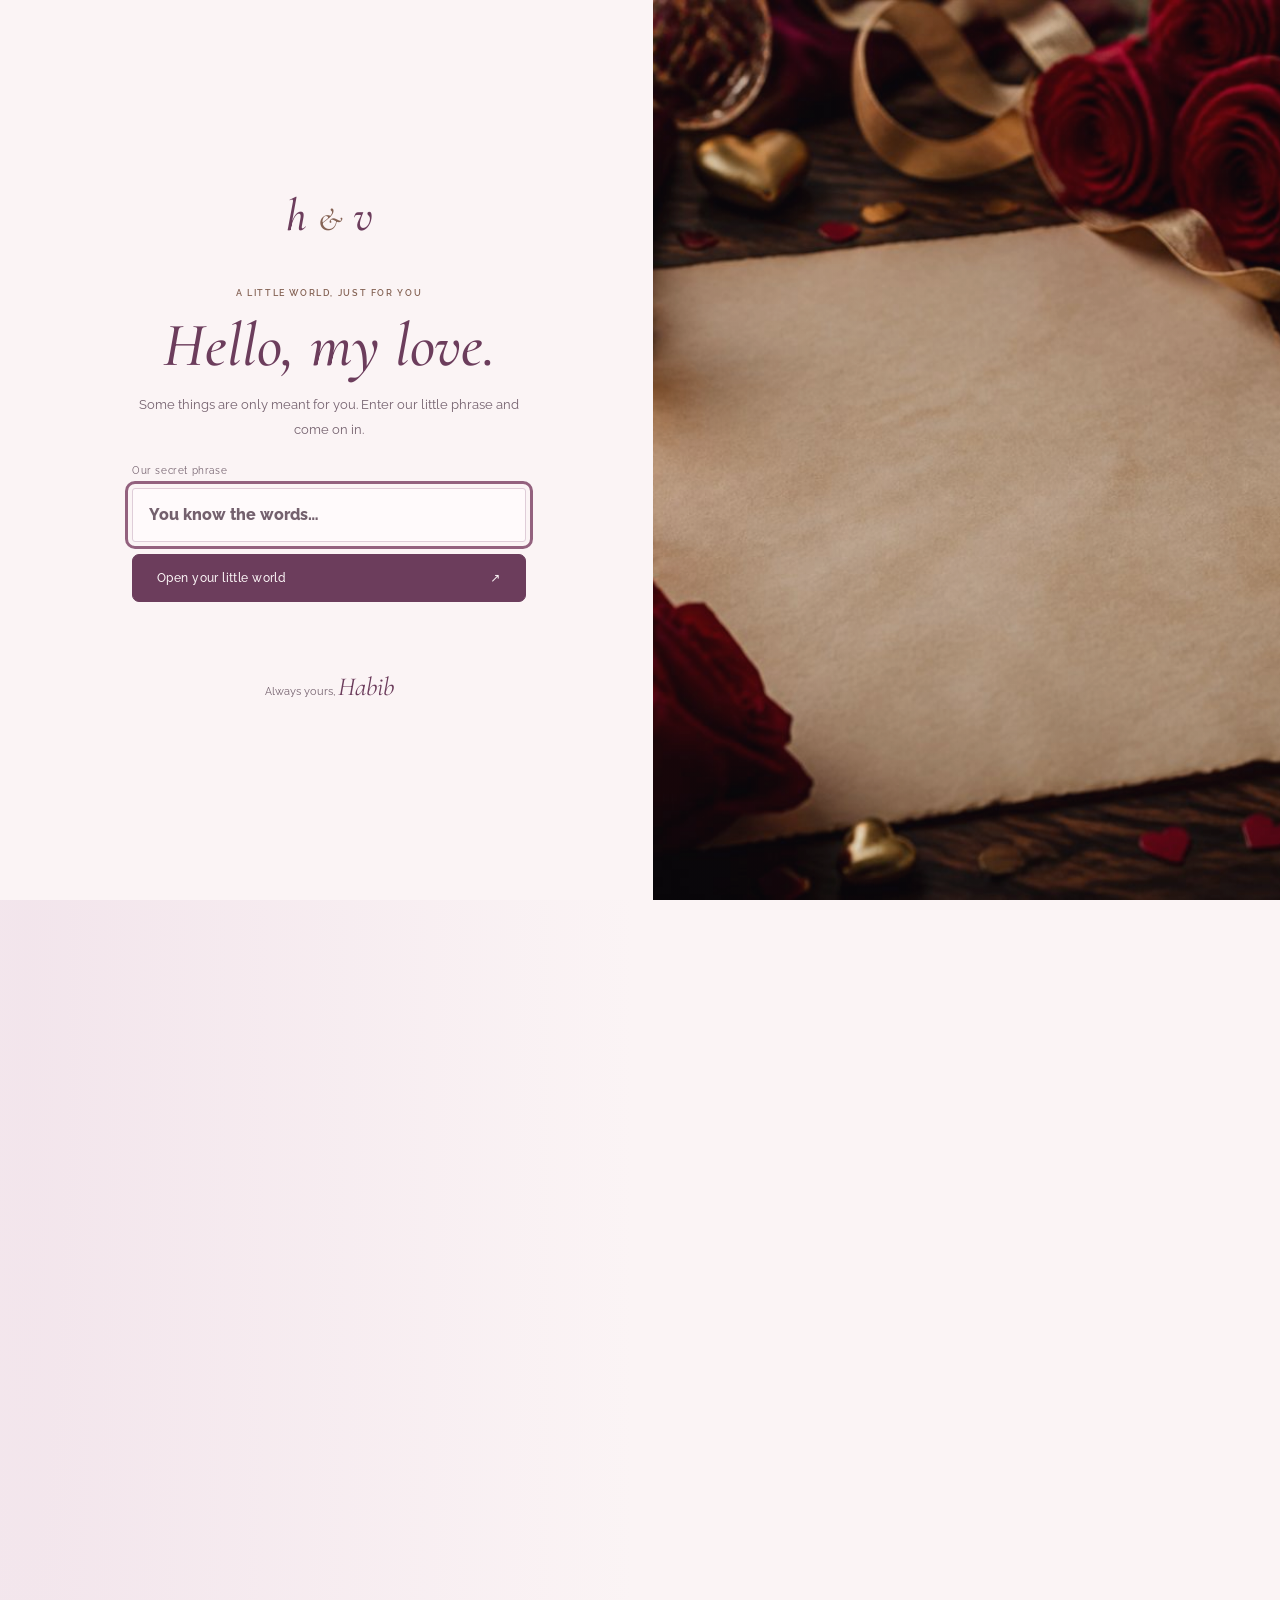
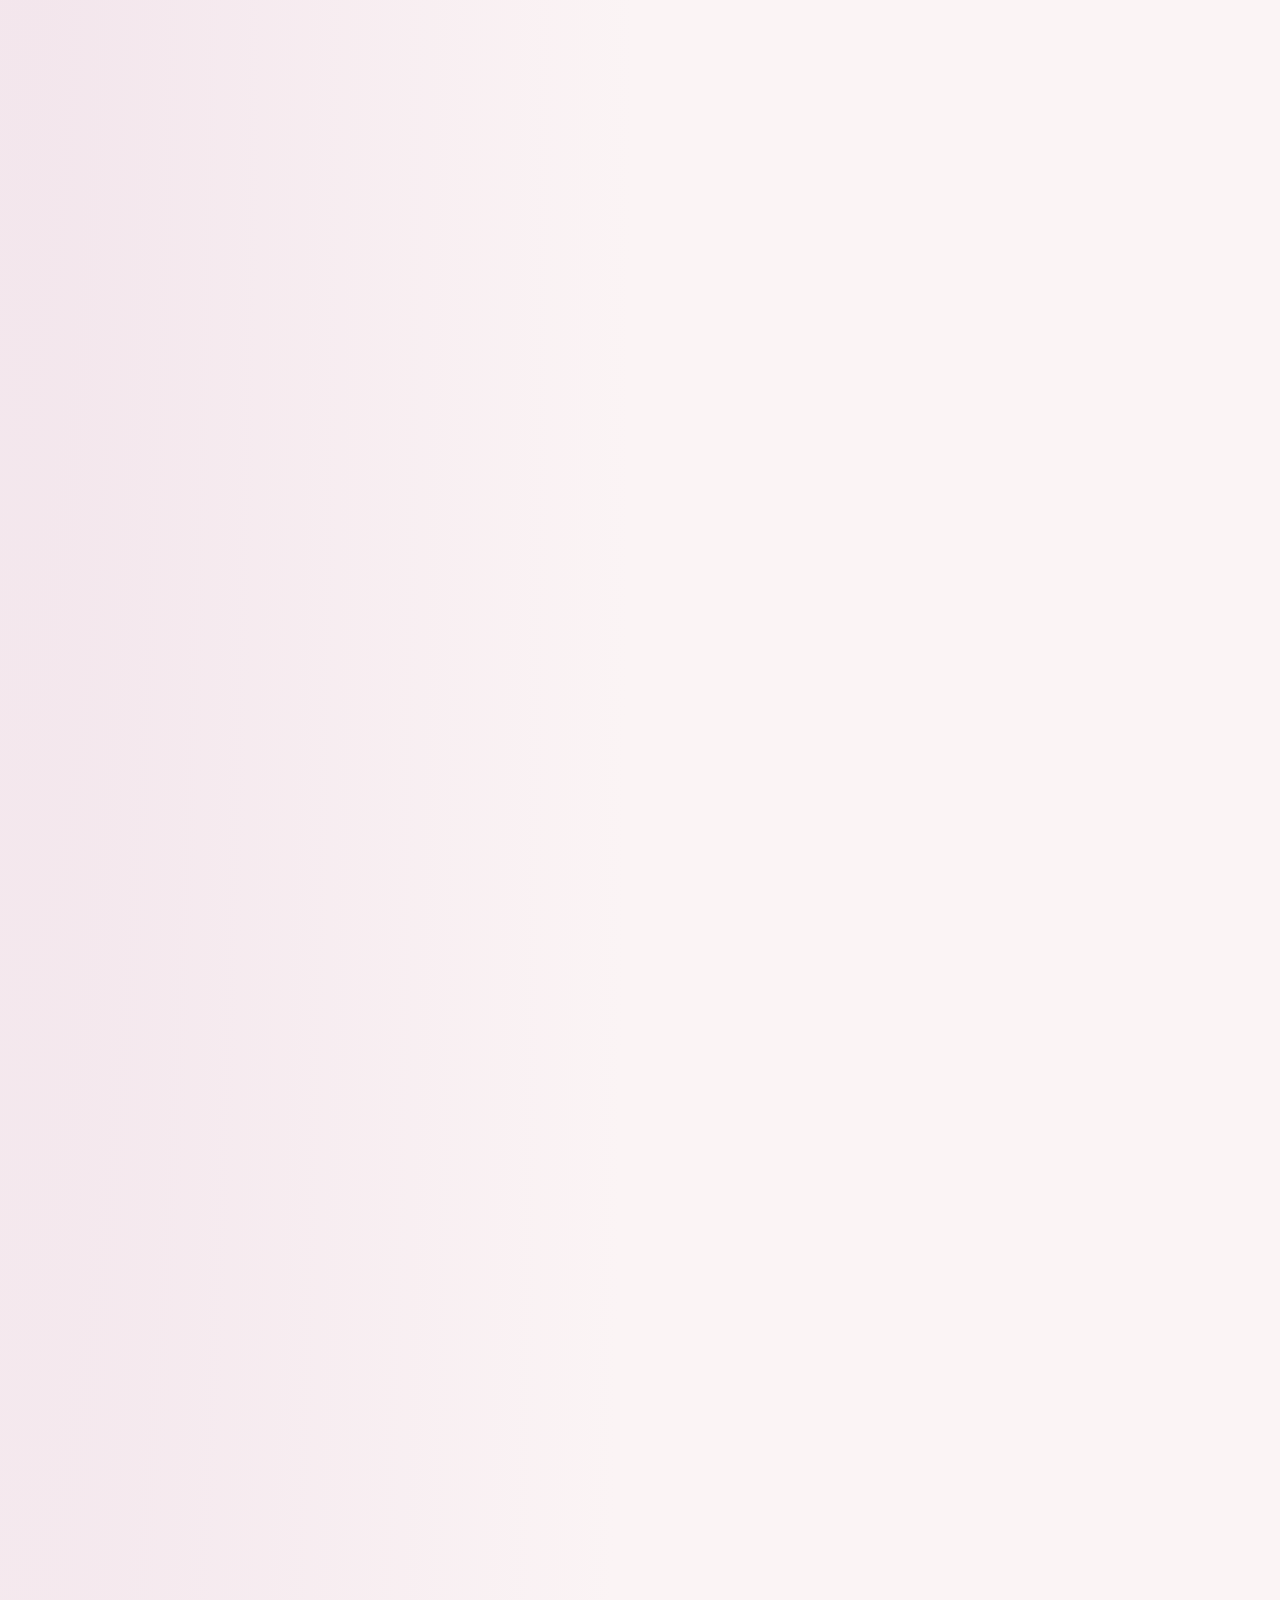
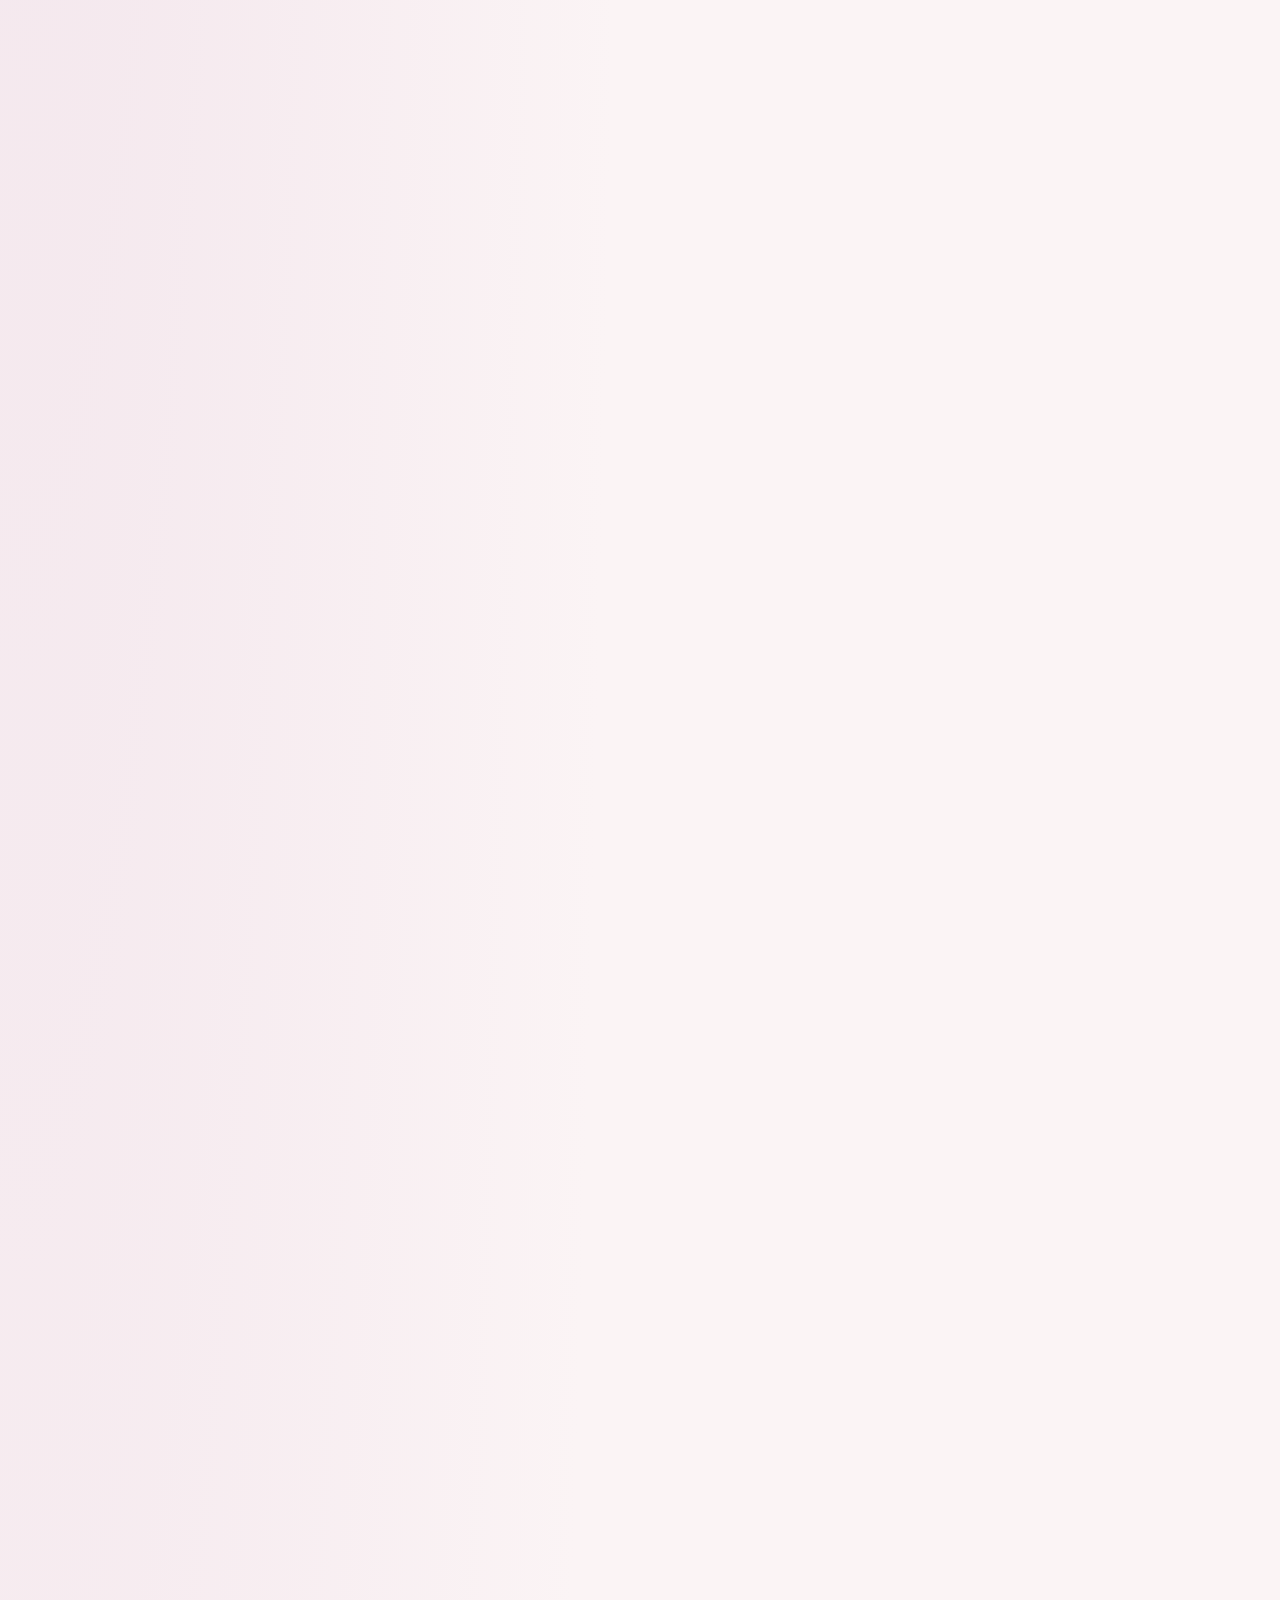
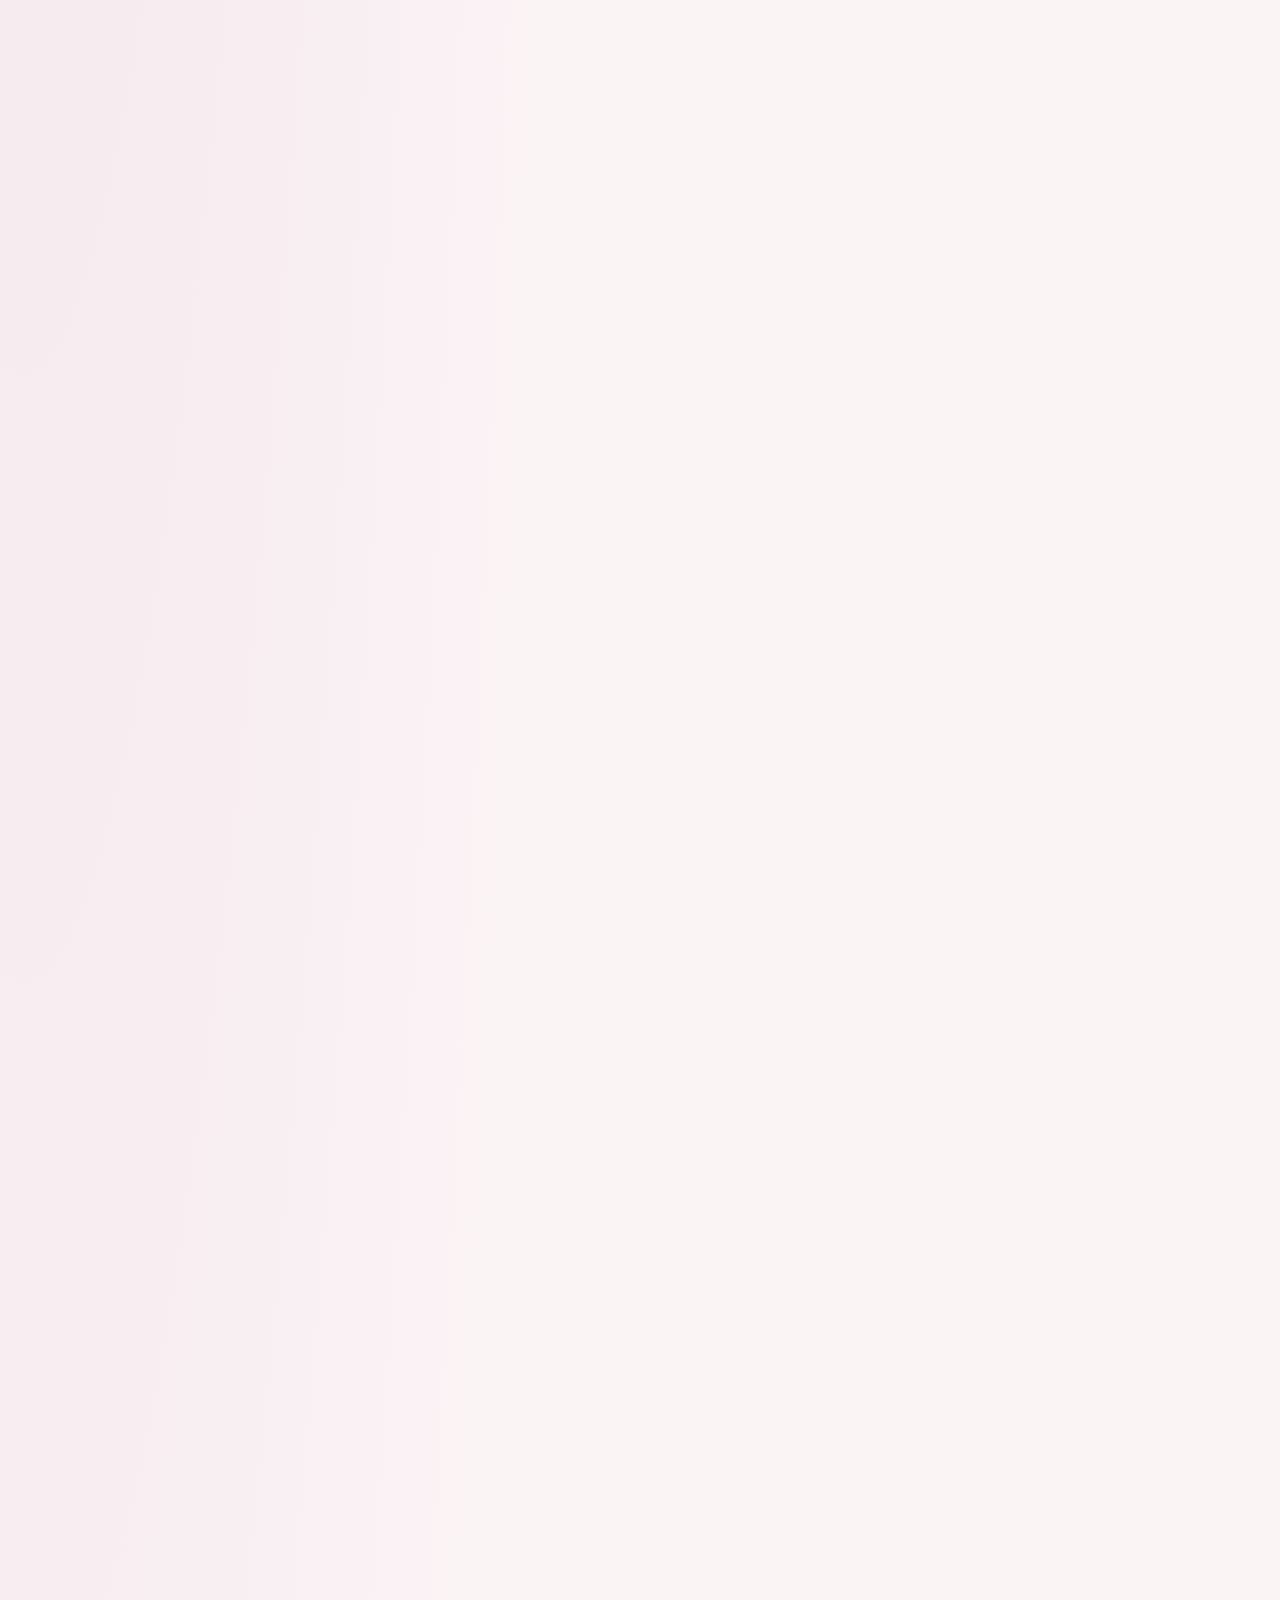
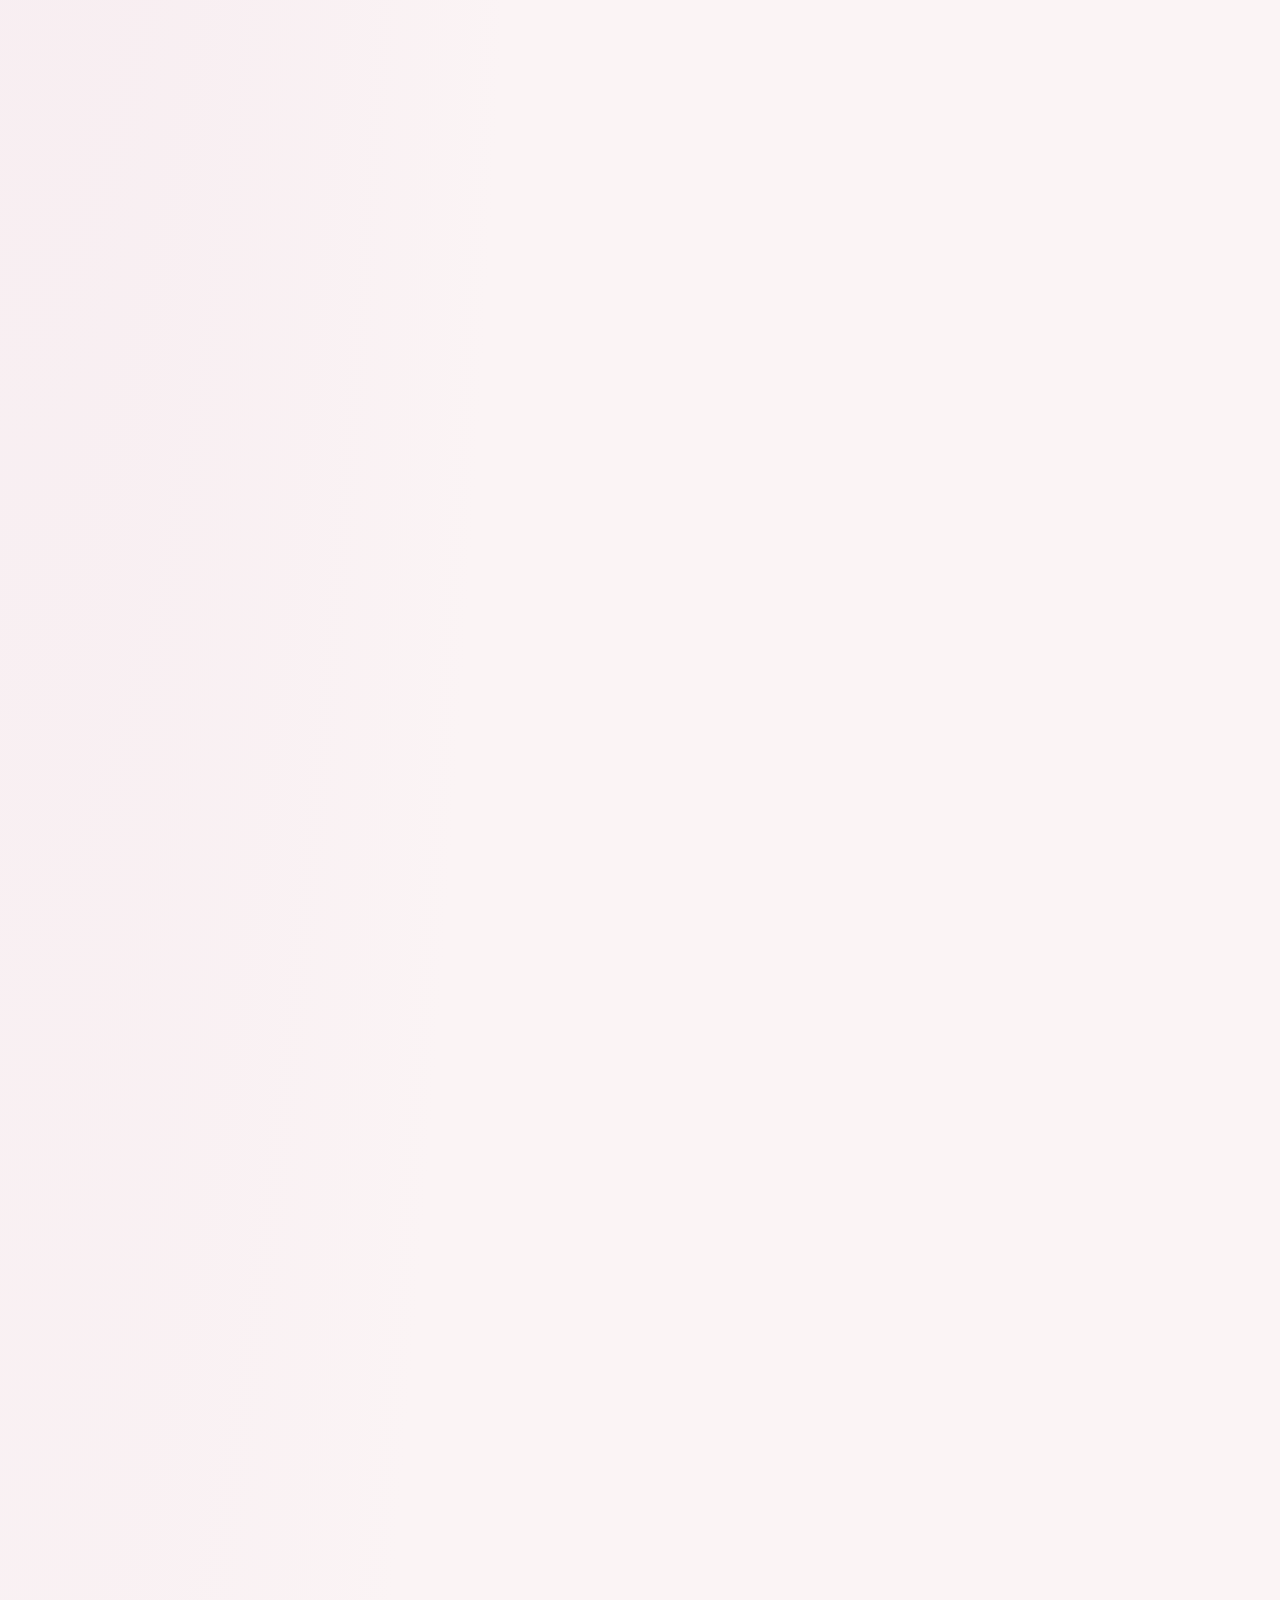
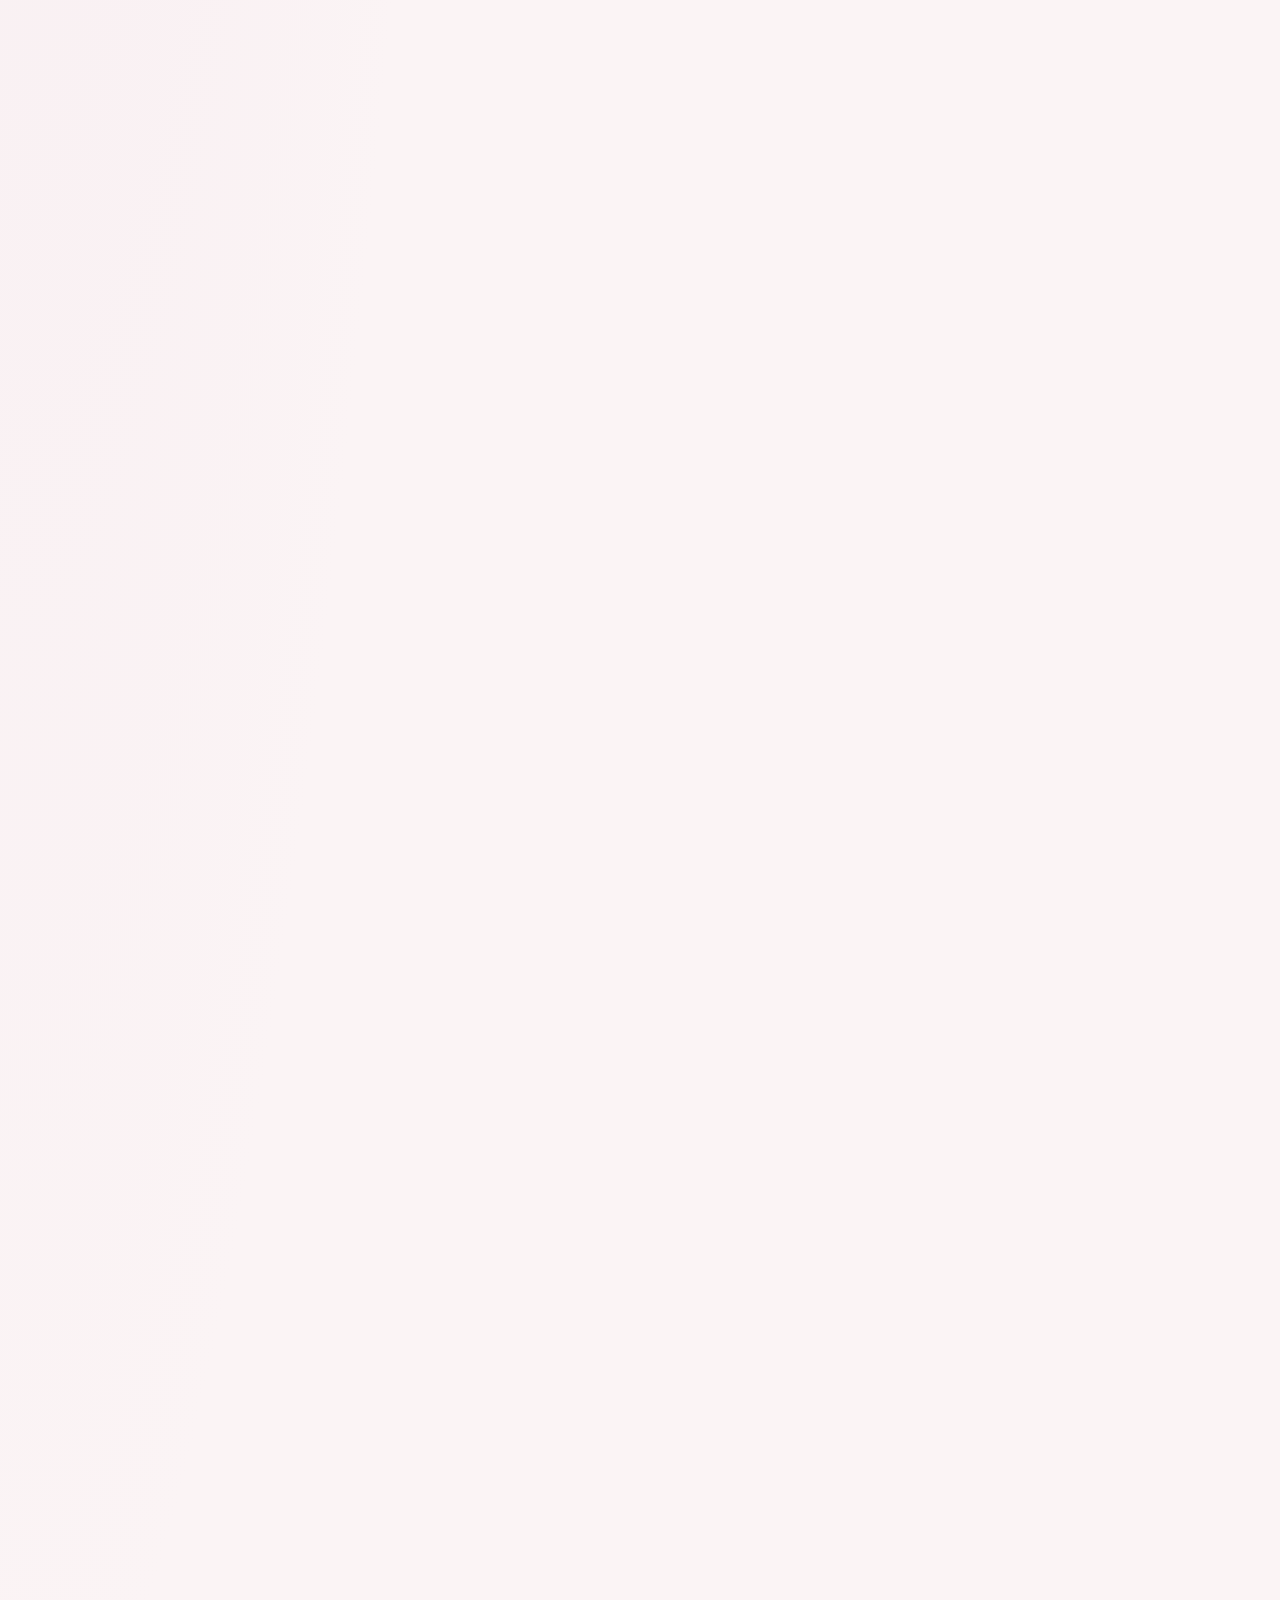
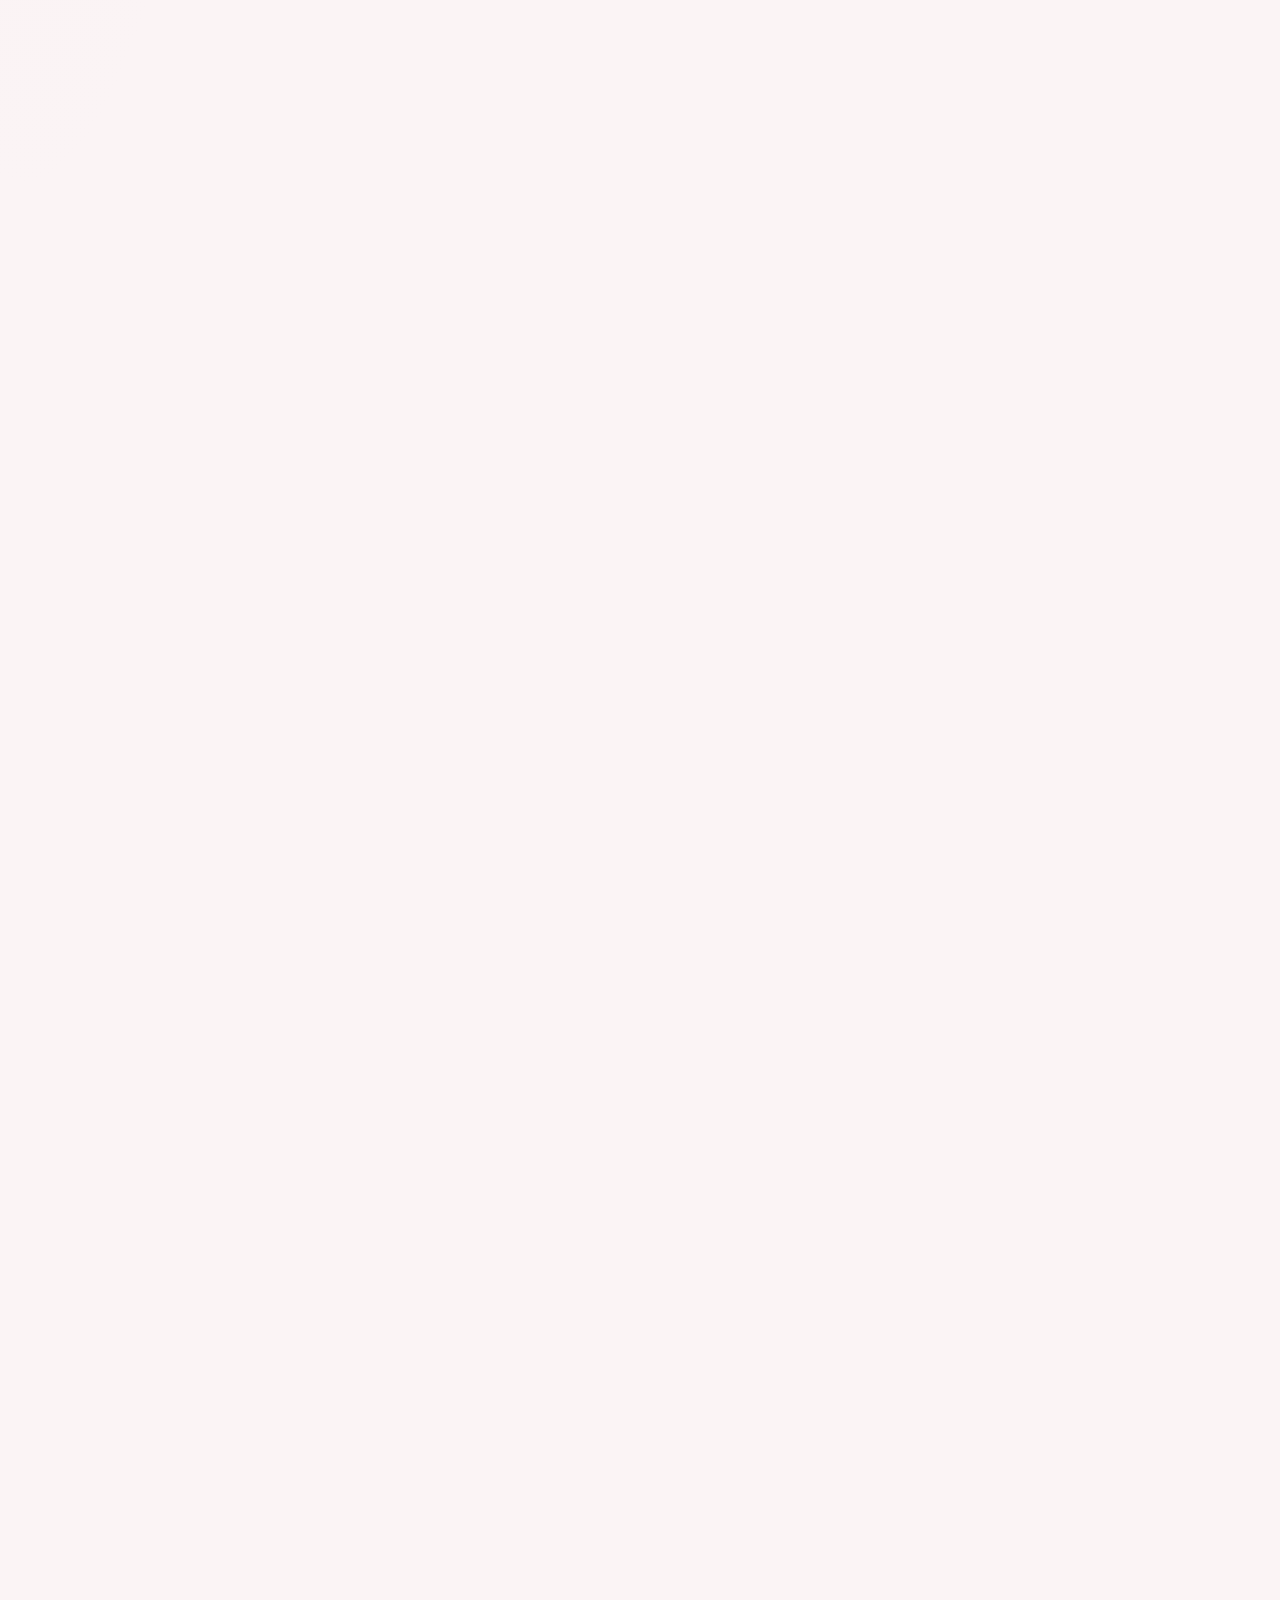
==== commit d0b6adbd: "Make Vanessa's site the ultimate: chapters, intro, coupons, write-back, new moods Add an opening cur" ====
--- a/index.html
+++ b/index.html
@@ -9,9 +9,10 @@
     <link rel="preconnect" href="https://fonts.googleapis.com">
     <link rel="preconnect" href="https://fonts.gstatic.com" crossorigin>
     <link rel="preload" as="image" href="assets/images/vanessa-hero-letter-768.jpg" imagesrcset="assets/images/vanessa-hero-letter-768.jpg 768w, assets/images/vanessa-hero-letter-1280.jpg 1280w" imagesizes="(min-width: 900px) 46vw, 100vw">
-    <link href="https://fonts.googleapis.com/css2?family=Cormorant+Garamond:ital,wght@0,500;0,600;0,700;1,600;1,700&family=Raleway:wght@400;500;600;700&display=swap" rel="stylesheet">
+    <link href="https://fonts.googleapis.com/css2?family=Cormorant+Garamond:ital,wght@0,500;0,600;0,700;1,600;1,700&family=Raleway:wght@400;500;600;700&family=Amiri:wght@400&display=swap" rel="stylesheet">
     <link rel="stylesheet" href="assets/styles.css">
     <link rel="stylesheet" href="assets/timeless.css">
+    <link rel="stylesheet" href="assets/ultimate.css">
     <link rel="icon" type="image/svg+xml" href="assets/heart.svg">
 </head>
 <body class="gate-locked">
@@ -40,6 +41,16 @@
         </div>
     </section>
 
+    <div class="intro-curtain" id="introCurtain" hidden>
+        <div class="intro-glow" aria-hidden="true"></div>
+        <div class="intro-lines" role="status">
+            <p class="intro-line">Hi, my love.</p>
+            <p class="intro-line">I made this slowly, with every piece of me.</p>
+            <p class="intro-line intro-name">For you, <em>Vanessa.</em></p>
+        </div>
+        <button class="intro-skip" id="introSkip" type="button">Come in <span aria-hidden="true">↓</span></button>
+    </div>
+
     <canvas class="particle-canvas" id="particleCanvas" aria-hidden="true"></canvas>
     <div class="scroll-progress" id="scrollProgress"></div>
     <button class="secret-lock" id="secretLock" type="button" aria-label="Open the secret lock">🔒</button>
@@ -50,9 +61,10 @@
         <header class="site-header">
             <a class="wordmark" href="#top" aria-label="Habib and Vanessa, back to top">h <span>&</span> v<span class="wordmark-dot">.</span></a>
             <nav aria-label="Main navigation">
-                <a href="#letter">The letter</a>
-                <a href="#dailyNoteRoom">Little notes</a>
-                <a href="#foreverRoom">Our forever <span aria-hidden="true">↗</span></a>
+                <a href="#chapterOne">Letters</a>
+                <a href="#coupons">Coupons</a>
+                <a href="#writeBack">Write back</a>
+                <a href="#foreverRoom">Forever <span aria-hidden="true">↗</span></a>
             </nav>
             <div class="header-tools">
                 <span class="header-note" id="moodLabel" role="status">Rose garden</span>
@@ -60,6 +72,8 @@
                     <button class="mood-swatch" type="button" data-mood="rose" aria-label="Rose garden colors" aria-pressed="true" title="Rose garden"><span></span></button>
                     <button class="mood-swatch" type="button" data-mood="moonlight" aria-label="Blue hour colors" aria-pressed="false" title="Blue hour"><span></span></button>
                     <button class="mood-swatch" type="button" data-mood="sage" aria-label="Sunday morning colors" aria-pressed="false" title="Sunday morning"><span></span></button>
+                    <button class="mood-swatch" type="button" data-mood="golden" aria-label="Golden hour colors" aria-pressed="false" title="Golden hour"><span></span></button>
+                    <button class="mood-swatch" type="button" data-mood="midnight" aria-label="Midnight colors" aria-pressed="false" title="Midnight"><span></span></button>
                 </div>
             </div>
         </header>
@@ -69,6 +83,7 @@
                 <p class="eyebrow">For my favourite person, in every lifetime</p>
                 <p class="hero-pretitle">My heart has a name.</p>
                 <h1 class="hero-title" id="heroTitle" tabindex="0" role="button" aria-label="Vanessa. Press five times for a little secret.">Vanessa<span aria-hidden="true">.</span></h1>
+                <p class="love-languages" aria-hidden="true"><span class="love-lang-word" id="loveLangWord">I love you</span><span class="love-lang-name" id="loveLangName">in English</span></p>
                 <p class="hero-subtitle">And somehow, every ordinary day becomes a little more beautiful with you in it. This is my little way of keeping you close.</p>
                 <p class="counter-caption">Our story, still unfolding</p>
                 <div class="countdown" id="countdown" aria-label="Time loving Vanessa">
@@ -79,7 +94,7 @@
                 </div>
                 <div class="hero-actions">
                     <a class="gold-button" href="#letter">A letter for you <span aria-hidden="true">↗</span></a>
-                    <a class="text-link" href="#openWhen">Stay a little while <span aria-hidden="true">↓</span></a>
+                    <a class="text-link" href="#loveMap">Stay a little while <span aria-hidden="true">↓</span></a>
                 </div>
                 <p class="hero-signature">With all my love, <em>Habib</em></p>
             </div>
@@ -96,16 +111,15 @@
                 <div class="love-map-copy">
                     <p class="eyebrow">A whole little world for you</p>
                     <h2 class="section-title">A place to come back to.</h2>
-                    <p class="section-copy">For the days we are together, and the days we wish we were. A few words to keep, a few things to discover, and a reminder that you are always on my mind.</p>
+                    <p class="section-copy">For the days we are together, and the days we wish we were. Four little chapters, a few secrets hidden along the way, and a reminder that you are always on my mind. Take it slowly. There is no wrong way to read it.</p>
                 </div>
                 <div class="love-map-grid">
-                    <a href="#letter"><small>01 / Words to keep</small><strong>The love letter <span aria-hidden="true">↗</span></strong><span>A little piece of my heart, folded into words.</span></a>
-                    <a href="#openWhen"><small>02 / A little comfort</small><strong>Open when…</strong><span>Small messages for the moments that need me.</span></a>
-                    <a href="#timelineSection"><small>03 / You & me</small><strong>Our story</strong><span>Every chapter, even the ones still waiting.</span></a>
-                    <a href="#constellationSection"><small>04 / Something to discover</small><strong>Our sky</strong><span>Stars that only make sense together.</span></a>
-                </div>
-            </section>
-
+                    <a href="#chapterOne"><small>Chapter I</small><strong>Words I keep <span aria-hidden="true">↗</span></strong><span>A sealed letter, open-when notes, and fourteen little truths.</span></a>
+                    <a href="#chapterTwo"><small>Chapter II</small><strong>The story of us</strong><span>Where we began, and every chapter still waiting.</span></a>
+                    <a href="#chapterThree"><small>Chapter III</small><strong>Little games</strong><span>Scratch-off love coupons, a quiz, and a jar of somedays.</span></a>
+                    <a href="#chapterFour"><small>Chapter IV</small><strong>The same sky</strong><span>Stars to connect, a heartbeat, and a page for your words.</span></a>
+                </div>
+            </section>
             <section class="section daily-note-room reveal" id="dailyNoteRoom" aria-labelledby="dailyNoteTitle">
                 <div class="daily-note-intro">
                     <p class="eyebrow"><span class="little-spark" aria-hidden="true">✧</span> A tiny ritual, just ours</p>
@@ -141,89 +155,24 @@
                 </div>
             </section>
 
-            <section class="section photo-story reveal" id="photoStory" aria-label="A symbolic photo moodboard">
-                <div class="photo-story-head">
-                    <p class="eyebrow">A moodboard for us</p>
-                    <h2 class="section-title">If a feeling were a photograph.</h2>
-                    <p class="section-copy">The words, the waiting, and the someday. A little moodboard of everything I feel for you.</p>
-                </div>
-                <div class="photo-story-grid">
-                    <figure class="photo-card">
-                        <img src="assets/images/unsplash-love-letter.jpg" loading="lazy" decoding="async" alt="A rose and love letter with romantic details">
-                        <figcaption><span>The Letter</span><strong>Every word keeps finding its way back to you.</strong></figcaption>
-                    </figure>
-                    <figure class="photo-card">
-                        <img src="assets/images/unsplash-heart-hands.jpg" loading="lazy" decoding="async" alt="Hands making a heart shape in front of a sunset">
-                        <figcaption><span>The Distance</span><strong>Even far away, my heart still knows your shape.</strong></figcaption>
-                    </figure>
-                    <figure class="photo-card">
-                        <img src="assets/images/unsplash-holding-hands.jpg" loading="lazy" decoding="async" alt="A couple holding hands in golden sunset light">
-                        <figcaption><span>The Future</span><strong>One day, no countdown. Just your hand in mine.</strong></figcaption>
-                    </figure>
-                </div>
-            </section>
-
-            <section class="section cinematic-promise reveal" aria-label="A promise across the distance">
-                <div class="cinematic-promise-image" aria-hidden="true"></div>
-                <div class="cinematic-promise-shade" aria-hidden="true"></div>
-                <div class="cinematic-promise-copy">
-                    <p class="eyebrow">Until there are no miles between us</p>
-                    <blockquote>“The distance is temporary.<br>Choosing you isn’t.”</blockquote>
-                    <p>Every day apart is still a day closer to the life I want beside you.</p>
-                </div>
-            </section>
-
-            <section class="section score-room reveal" id="tenOutOfTen" aria-label="Vanessa is ten out of ten">
-                <div class="score-copy">
-                    <p class="eyebrow">Ten little things, one favourite person</p>
-                    <h2 class="section-title">You, a thousand times you.</h2>
-                    <p class="section-copy">There are so many things I love about you. Here are ten I never want you to forget.</p>
-                </div>
-                <div class="score-panel" aria-label="Ten out of ten score">
-                    <span class="score-number">10</span>
-                    <span class="score-slash">/10</span>
-                    <small>Would choose you again</small>
-                </div>
-                <ol class="score-list">
-                    <li>You make distance feel survivable.</li>
-                    <li>You make ordinary days feel chosen.</li>
-                    <li>Your laugh lives in my head rent-free.</li>
-                    <li>Your heart is soft in a rare way.</li>
-                    <li>You make me want to become better.</li>
-                    <li>You are beautiful without even trying.</li>
-                    <li>You feel like peace and excitement at once.</li>
-                    <li>You make forever sound possible.</li>
-                    <li>You are my favorite thought at night.</li>
-                    <li>Because it is you. Always you.</li>
-                </ol>
-            </section>
-
-            <div class="flourish" aria-hidden="true">
-                <svg viewBox="0 0 640 42" fill="none"><path d="M10 21h220c36 0 46-16 61-16 17 0 20 32 38 32s21-32 38-32c15 0 25 16 61 16h202" stroke="currentColor" stroke-width="2"/><path d="M320 10c16 16 16 6 0 22-16-16-16-6 0-22Z" fill="currentColor"/></svg>
-            </div>
-
-            <section class="section card reveal" id="dedication">
-                <p class="eyebrow">For the woman I adore</p>
-                <h2 class="section-title">This is what my heart looks like when it thinks of you.</h2>
-                <p class="section-copy">Vanessa, I wanted this page to feel like opening a door into every soft, serious, impossible-to-explain thing I carry for you. Every shimmer here is another way of saying: you matter to me more than words can hold.</p>
-                <div class="grid message-grid">
-                    <article class="mini-card"><h3>Every Week</h3><p>Every time I see you, I remember that the best part of my life has a name.</p></article>
-                    <article class="mini-card"><h3>Every Day</h3><p>I choose you in the quiet moments, in the busy ones, and in the seconds nobody else sees.</p></article>
-                    <article class="mini-card"><h3>Every Dream</h3><p>When I picture my future, it has your laugh in it. It has your name. It has home.</p></article>
-                    <article class="mini-card"><h3>Every Promise</h3><p>I am not loving you halfway. I am here with my whole heart, again and again.</p></article>
-                </div>
-                <div class="certificate">
-                    <p class="eyebrow">A small, official reminder</p>
-                    <h3 class="certificate-title">Certified: Vanessa owns Habib's heart.</h3>
-                    <p class="certificate-copy">Issued for one irreplaceable woman, valid for every ordinary morning, every hard day, every soft night, every anniversary, and every future version of us.</p>
-                    <div class="certificate-seal" aria-hidden="true">♥</div>
-                </div>
-            </section>
-
-            <div class="flourish" aria-hidden="true">
-                <svg viewBox="0 0 640 42" fill="none"><path d="M10 21h220c36 0 46-16 61-16 17 0 20 32 38 32s21-32 38-32c15 0 25 16 61 16h202" stroke="currentColor" stroke-width="2"/><circle cx="320" cy="21" r="7" fill="currentColor"/></svg>
-            </div>
-
+            <header class="chapter-mark reveal" id="chapterOne">
+                <span class="chapter-numeral" aria-hidden="true">I</span>
+                <p class="chapter-kicker">Chapter one</p>
+                <h2 class="chapter-title">Words I keep for you</h2>
+                <p class="chapter-line">The letters, the little truths, and the things I would whisper if I were next to you.</p>
+            </header>
+            <section class="section card reveal" id="letter">
+                <p class="eyebrow">A wax-sealed piece of me</p>
+                <h2 class="section-title">Some words are only for you.</h2>
+                <p class="section-copy">A small envelope. Everything I mean. Tap the heart to open it.</p>
+                <button class="envelope" id="envelopeButton" type="button" aria-label="Open love letter" aria-expanded="false" aria-controls="letterPaper">
+                    <span class="envelope-seal">♥</span>
+                </button>
+                <div class="letter-paper" id="letterPaper" role="region" aria-label="A letter from Habib" hidden>
+                    <p class="letter-salutation">My Vanessa,</p><p>
+                    Loving you has become the softest certainty in my life. You are in my prayers, my plans, my late-night thoughts, and the quiet smile I get when your name appears. I do not want a love that only sounds beautiful. I want to build one that is patient, loyal, honest, playful, and brave enough to keep choosing you in every season. Every time I see you, I feel it again: my heart knows exactly where it belongs.</p><p class="letter-signature">Always yours,<br><em>Habib</em></p>
+                </div>
+            </section>
             <section class="section card reveal open-when" id="openWhen">
                 <p class="eyebrow">For the moments between us</p>
                 <h2 class="section-title">Open this when...</h2>
@@ -248,181 +197,211 @@
                 </div>
                 <div class="open-when-note" id="openWhenNote" role="status">When you miss me, remember this: I am missing you too, probably at the exact same second, probably smiling at my phone like your name is a sunrise. Distance is loud sometimes, but my love is louder.</div>
             </section>
-
-            <div class="flourish" aria-hidden="true">
-                <svg viewBox="0 0 640 42" fill="none"><path d="M10 21h220c36 0 46-16 61-16 17 0 20 32 38 32s21-32 38-32c15 0 25 16 61 16h202" stroke="currentColor" stroke-width="2"/><path d="M320 8l9 9-9 17-9-17 9-9Z" fill="currentColor"/></svg>
-            </div>
-
-            <section class="section card reveal" id="timelineSection">
-                <p class="eyebrow">Our little forever, so far</p>
-                <h2 class="section-title">Relationship Timeline</h2>
-                <p class="section-copy">Every chapter has been leading closer to you: the first spark, the patient distance, the moments I replay, and the future I keep choosing.</p>
-                <div class="timeline" id="timeline"></div>
-            </section>
-
-            <div class="flourish" aria-hidden="true">
-                <svg viewBox="0 0 640 42" fill="none"><path d="M10 21h220c36 0 46-16 61-16 17 0 20 32 38 32s21-32 38-32c15 0 25 16 61 16h202" stroke="currentColor" stroke-width="2"/><path d="M308 12h24v18h-24z" fill="currentColor"/></svg>
-            </div>
-
-            <section class="section card reveal" id="meter">
-                <p class="eyebrow">Impossible to measure, still fun to try</p>
-                <h2 class="section-title">Romance Meter</h2>
-                <p class="section-copy">Every tap fills it with a little more of what is already overflowing.</p>
-                <div class="meter-shell">
-                    <div class="meter-track" role="progressbar" aria-label="Romance meter" aria-valuemin="0" aria-valuemax="100" aria-valuenow="0"><div class="meter-fill" id="meterFill"></div></div>
-                    <p class="meter-label" id="meterLabel">0% full of Vanessa.</p>
-                </div>
+            <section class="section card reveal" id="typewriterSection">
+                <p class="eyebrow">Written just for you, live</p>
+                <h2 class="section-title">A letter, written live.</h2>
+                <div class="tw-display" id="twLetterDisplay"><span class="poem-cursor"></span></div>
                 <div class="controls">
-                    <button class="gold-button" id="meterButton" type="button">Add more love</button>
-                </div>
-            </section>
-
-            <div class="flourish" aria-hidden="true">
-                <svg viewBox="0 0 640 42" fill="none"><path d="M10 21h220c36 0 46-16 61-16 17 0 20 32 38 32s21-32 38-32c15 0 25 16 61 16h202" stroke="currentColor" stroke-width="2"/><path d="M320 8l9 9-9 17-9-17 9-9Z" fill="currentColor"/></svg>
-            </div>
-
-            <section class="section grid interactive-grid">
-                <article class="card reveal">
-                    <p class="eyebrow">A seal for forever</p>
-                    <h2 class="section-title">Tap for Forever</h2>
-                    <button class="wax-seal" id="foreverButton" type="button">Forever</button>
-                    <p class="forever-note" id="foreverNote">Opened. Sealed. Promised. Yours.</p>
-                </article>
-                <article class="card reveal">
-                    <p class="eyebrow">For when I cannot hold you yet</p>
-                    <h2 class="section-title">Virtual Hug</h2>
-                    <div class="controls">
-                        <button class="gold-button hug-button" id="hugButton" type="button">Send Vanessa a hug</button>
-                    </div>
-                    <div class="hug-milestone" id="hugText">0 hugs saved for Vanessa.</div>
-                </article>
-            </section>
-
-            <div class="flourish" aria-hidden="true">
-                <svg viewBox="0 0 640 42" fill="none"><path d="M10 21h220c36 0 46-16 61-16 17 0 20 32 38 32s21-32 38-32c15 0 25 16 61 16h202" stroke="currentColor" stroke-width="2"/><circle cx="303" cy="21" r="5" fill="currentColor"/><circle cx="337" cy="21" r="5" fill="currentColor"/></svg>
-            </div>
-
-            <section class="section card reveal" id="letter">
-                <p class="eyebrow">A wax-sealed piece of me</p>
-                <h2 class="section-title">Some words are only for you.</h2>
-                <p class="section-copy">A small envelope. Everything I mean. Tap the heart to open it.</p>
-                <button class="envelope" id="envelopeButton" type="button" aria-label="Open love letter" aria-expanded="false" aria-controls="letterPaper">
-                    <span class="envelope-seal">♥</span>
-                </button>
-                <div class="letter-paper" id="letterPaper" role="region" aria-label="A letter from Habib" hidden>
-                    <p class="letter-salutation">My Vanessa,</p><p>
-                    Loving you has become the softest certainty in my life. You are in my prayers, my plans, my late-night thoughts, and the quiet smile I get when your name appears. I do not want a love that only sounds beautiful. I want to build one that is patient, loyal, honest, playful, and brave enough to keep choosing you in every season. Every time I see you, I feel it again: my heart knows exactly where it belongs.</p><p class="letter-signature">Always yours,<br><em>Habib</em></p>
-                </div>
-            </section>
-
-            <div class="flourish" aria-hidden="true">
-                <svg viewBox="0 0 640 42" fill="none"><path d="M10 21h220c36 0 46-16 61-16 17 0 20 32 38 32s21-32 38-32c15 0 25 16 61 16h202" stroke="currentColor" stroke-width="2"/><path d="M320 9c10 8 18 14 0 25-18-11-10-17 0-25Z" fill="currentColor"/></svg>
-            </div>
-
+                    <button class="gold-button" id="twLetterBtn" type="button">Begin the letter</button>
+                </div>
+            </section>
             <section class="section card reveal" id="reasons">
                 <p class="eyebrow">Fourteen little truths</p>
-                <h2 class="section-title">Reasons I Love You</h2>
+                <h2 class="section-title">Reasons I love you.</h2>
                 <p class="section-copy" id="reasonCounter">0 of 14 revealed</p>
                 <div class="reason-wall" id="reasonWall"></div>
                 <div class="controls">
                     <button class="gold-button" id="reasonButton" type="button">Reveal a reason</button>
                 </div>
             </section>
-
-            <div class="flourish" aria-hidden="true">
-                <svg viewBox="0 0 640 42" fill="none"><path d="M10 21h220c36 0 46-16 61-16 17 0 20 32 38 32s21-32 38-32c15 0 25 16 61 16h202" stroke="currentColor" stroke-width="2"/><path d="M300 11h40v20h-40z" fill="currentColor"/></svg>
-            </div>
-
+            <section class="section score-room reveal" id="tenOutOfTen" aria-label="Vanessa is ten out of ten">
+                <div class="score-copy">
+                    <p class="eyebrow">Ten little things, one favourite person</p>
+                    <h2 class="section-title">You, a thousand times you.</h2>
+                    <p class="section-copy">There are so many things I love about you. Here are ten I never want you to forget.</p>
+                </div>
+                <div class="score-panel" aria-label="Ten out of ten score">
+                    <span class="score-number">10</span>
+                    <span class="score-slash">/10</span>
+                    <small>Would choose you again</small>
+                </div>
+                <ol class="score-list">
+                    <li>You make distance feel survivable.</li>
+                    <li>You make ordinary days feel chosen.</li>
+                    <li>Your laugh lives in my head rent-free.</li>
+                    <li>Your heart is soft in a rare way.</li>
+                    <li>You make me want to become better.</li>
+                    <li>You are beautiful without even trying.</li>
+                    <li>You feel like peace and excitement at once.</li>
+                    <li>You make forever sound possible.</li>
+                    <li>You are my favorite thought at night.</li>
+                    <li>Because it is you. Always you.</li>
+                </ol>
+            </section>
+
+            <header class="chapter-mark reveal" id="chapterTwo">
+                <span class="chapter-numeral" aria-hidden="true">II</span>
+                <p class="chapter-kicker">Chapter two</p>
+                <h2 class="chapter-title">The story of us</h2>
+                <p class="chapter-line">Where we began, what we are, and how it feels from the inside.</p>
+            </header>
+            <section class="section photo-story reveal" id="photoStory" aria-label="A symbolic photo moodboard">
+                <div class="photo-story-head">
+                    <p class="eyebrow">A moodboard for us</p>
+                    <h2 class="section-title">If a feeling were a photograph.</h2>
+                    <p class="section-copy">The words, the waiting, and the someday. A little moodboard of everything I feel for you.</p>
+                </div>
+                <div class="photo-story-grid">
+                    <figure class="photo-card">
+                        <img src="assets/images/unsplash-love-letter.jpg" loading="lazy" decoding="async" alt="A rose and love letter with romantic details">
+                        <figcaption><span>The Letter</span><strong>Every word keeps finding its way back to you.</strong></figcaption>
+                    </figure>
+                    <figure class="photo-card">
+                        <img src="assets/images/unsplash-heart-hands.jpg" loading="lazy" decoding="async" alt="Hands making a heart shape in front of a sunset">
+                        <figcaption><span>The Distance</span><strong>Even far away, my heart still knows your shape.</strong></figcaption>
+                    </figure>
+                    <figure class="photo-card">
+                        <img src="assets/images/unsplash-holding-hands.jpg" loading="lazy" decoding="async" alt="A couple holding hands in golden sunset light">
+                        <figcaption><span>The Future</span><strong>One day, no countdown. Just your hand in mine.</strong></figcaption>
+                    </figure>
+                </div>
+            </section>
+            <section class="section cinematic-promise reveal" aria-label="A promise across the distance">
+                <div class="cinematic-promise-image" aria-hidden="true"></div>
+                <div class="cinematic-promise-shade" aria-hidden="true"></div>
+                <div class="cinematic-promise-copy">
+                    <p class="eyebrow">Until there are no miles between us</p>
+                    <blockquote>“The distance is temporary.<br>Choosing you isn’t.”</blockquote>
+                    <p>Every day apart is still a day closer to the life I want beside you.</p>
+                </div>
+            </section>
+            <section class="section card reveal" id="timelineSection">
+                <p class="eyebrow">Our little forever, so far</p>
+                <h2 class="section-title">The chapters of us.</h2>
+                <p class="section-copy">Every chapter has been leading closer to you: the first spark, the patient distance, the moments I replay, and the future I keep choosing.</p>
+                <div class="timeline" id="timeline"></div>
+            </section>
+            <section class="section card reveal" id="dedication">
+                <p class="eyebrow">For the woman I adore</p>
+                <h2 class="section-title">This is what my heart looks like when it thinks of you.</h2>
+                <p class="section-copy">Vanessa, I wanted this page to feel like opening a door into every soft, serious, impossible-to-explain thing I carry for you. Every shimmer here is another way of saying: you matter to me more than words can hold.</p>
+                <div class="grid message-grid">
+                    <article class="mini-card"><h3>Every Week</h3><p>Every time I see you, I remember that the best part of my life has a name.</p></article>
+                    <article class="mini-card"><h3>Every Day</h3><p>I choose you in the quiet moments, in the busy ones, and in the seconds nobody else sees.</p></article>
+                    <article class="mini-card"><h3>Every Dream</h3><p>When I picture my future, it has your laugh in it. It has your name. It has home.</p></article>
+                    <article class="mini-card"><h3>Every Promise</h3><p>I am not loving you halfway. I am here with my whole heart, again and again.</p></article>
+                </div>
+                <div class="certificate">
+                    <p class="eyebrow">A small, official reminder</p>
+                    <h3 class="certificate-title">Certified: Vanessa owns Habib's heart.</h3>
+                    <p class="certificate-copy">Issued for one irreplaceable woman, valid for every ordinary morning, every hard day, every soft night, every anniversary, and every future version of us.</p>
+                    <div class="certificate-seal" aria-hidden="true">♥</div>
+                </div>
+            </section>
+
+            <header class="chapter-mark reveal" id="chapterThree">
+                <span class="chapter-numeral" aria-hidden="true">III</span>
+                <p class="chapter-kicker">Chapter three</p>
+                <h2 class="chapter-title">Little games of love</h2>
+                <p class="chapter-line">Things to tap, scratch, shake, and play with. Every one of them ends in the same answer.</p>
+            </header>
+
+            <section class="section coupon-room reveal" id="coupons" aria-labelledby="couponTitle">
+                <div class="coupon-head">
+                    <p class="eyebrow">Valid forever · no expiry date · no take-backs</p>
+                    <h2 class="section-title" id="couponTitle">Love coupons,<br><em>signed by me.</em></h2>
+                    <p class="section-copy">Scratch the foil with your finger to see what is inside. Whenever you want one, tap redeem and the message comes straight to me. I will honour every single one.</p>
+                </div>
+                <div class="coupon-book" id="couponBook"></div>
+                <p class="note-feedback coupon-feedback" id="couponFeedback" role="status"></p>
+            </section>
+            <section class="section card reveal" id="meter">
+                <p class="eyebrow">Impossible to measure, still fun to try</p>
+                <h2 class="section-title">How full is my heart?</h2>
+                <p class="section-copy">Spoiler: it was already full. Every tap just proves it a little louder.</p>
+                <div class="meter-shell">
+                    <div class="meter-track" role="progressbar" aria-label="Romance meter" aria-valuemin="0" aria-valuemax="100" aria-valuenow="0"><div class="meter-fill" id="meterFill"></div></div>
+                    <p class="meter-label" id="meterLabel">0% full of Vanessa.</p>
+                </div>
+                <div class="controls">
+                    <button class="gold-button" id="meterButton" type="button">Add more love</button>
+                </div>
+            </section>
             <section class="section grid interactive-grid">
                 <article class="card reveal">
-                    <p class="eyebrow">A parchment for your heart</p>
-                    <h2 class="section-title">Poem Scroll</h2>
-                    <div class="poem-display" id="poemText">Tap below, and I will write you something soft.</div>
+                    <p class="eyebrow">A seal for forever</p>
+                    <h2 class="section-title">Seal it forever.</h2>
+                    <button class="wax-seal" id="foreverButton" type="button">Forever</button>
+                    <p class="forever-note" id="foreverNote">Opened. Sealed. Promised. Yours.</p>
+                </article>
+                <article class="card reveal">
+                    <p class="eyebrow">For when I cannot hold you yet</p>
+                    <h2 class="section-title">A hug, sent from here.</h2>
                     <div class="controls">
-                        <button class="gold-button" id="poemButton" type="button">Unfurl poem</button>
-                    </div>
-                </article>
-                <article class="card reveal">
-                    <p class="eyebrow">Our future, folded into wishes</p>
-                    <h2 class="section-title">Dream Date Jar</h2>
-                    <div class="date-jar" id="dateJar" aria-hidden="true">♕</div>
-                    <div class="date-card" id="dateIdea">Shake the golden jar for a dream date.</div>
-                    <div class="controls">
-                        <button class="gold-button" id="dateButton" type="button">Pull a date</button>
-                    </div>
-                </article>
-            </section>
-
-            <div class="flourish" aria-hidden="true">
-                <svg viewBox="0 0 640 42" fill="none"><path d="M10 21h220c36 0 46-16 61-16 17 0 20 32 38 32s21-32 38-32c15 0 25 16 61 16h202" stroke="currentColor" stroke-width="2"/><circle cx="320" cy="21" r="9" fill="currentColor"/></svg>
-            </div>
-
+                        <button class="gold-button hug-button" id="hugButton" type="button">Send Vanessa a hug</button>
+                    </div>
+                    <div class="hug-milestone" id="hugText">0 hugs saved for Vanessa.</div>
+                </article>
+            </section>
             <section class="section card reveal" id="quiz">
                 <p class="eyebrow">A game with only one real prize: you</p>
-                <h2 class="section-title">How Well Do You Know Habib?</h2>
+                <h2 class="section-title">How well do you know me?</h2>
                 <div class="quiz-box" id="quizBox">
                     <div class="quiz-question" id="quizQuestion"></div>
                     <div class="quiz-options" id="quizOptions"></div>
                     <div class="quiz-message" id="quizMessage"></div>
                 </div>
             </section>
-
-            <div class="flourish" aria-hidden="true">
-                <svg viewBox="0 0 640 42" fill="none"><path d="M10 21h220c36 0 46-16 61-16 17 0 20 32 38 32s21-32 38-32c15 0 25 16 61 16h202" stroke="currentColor" stroke-width="2"/><circle cx="320" cy="21" r="7" fill="currentColor"/></svg>
-            </div>
-
-            <!-- 💗 TAP TO HEAR MY HEARTBEAT -->
+            <section class="section grid interactive-grid">
+                <article class="card reveal">
+                    <p class="eyebrow">A parchment for your heart</p>
+                    <h2 class="section-title">A little poem.</h2>
+                    <div class="poem-display" id="poemText">Tap below, and I will write you something soft.</div>
+                    <div class="controls">
+                        <button class="gold-button" id="poemButton" type="button">Unfurl poem</button>
+                    </div>
+                </article>
+                <article class="card reveal">
+                    <p class="eyebrow">Our future, folded into wishes</p>
+                    <h2 class="section-title">The someday jar.</h2>
+                    <div class="date-jar" id="dateJar" aria-hidden="true"><svg viewBox="0 0 80 100" width="86" height="108" fill="none" stroke="currentColor" stroke-width="2"><rect x="22" y="6" width="36" height="12" rx="3"/><path d="M24 18c-10 6-14 14-14 26v38c0 8 6 12 14 12h32c8 0 14-4 14-12V44c0-12-4-20-14-26"/><path d="M30 54c0-5 4-8 8-5l2 2 2-2c4-3 8 0 8 5 0 6-10 12-10 12s-10-6-10-12Z" fill="currentColor" stroke="none"/><path d="M20 76h40" stroke-dasharray="2 5"/></svg></div>
+                    <div class="date-card" id="dateIdea">Shake the jar for a date we will go on someday.</div>
+                    <div class="controls">
+                        <button class="gold-button" id="dateButton" type="button">Pull a date</button>
+                    </div>
+                </article>
+            </section>
+            <section class="section card reveal" id="complimentSection">
+                <p class="eyebrow">Because you deserve to hear it</p>
+                <h2 class="section-title">Tell me something sweet.</h2>
+                <div class="compliment-display" id="complimentDisplay">Press the button, and I will tell you something true.</div>
+                <div class="controls">
+                    <button class="gold-button" id="complimentBtn" type="button">Tell me something</button>
+                </div>
+            </section>
+
+            <header class="chapter-mark reveal" id="chapterFour">
+                <span class="chapter-numeral" aria-hidden="true">IV</span>
+                <p class="chapter-kicker">Chapter four</p>
+                <h2 class="chapter-title">Under the same sky</h2>
+                <p class="chapter-line">Wherever you are tonight, look up. It is the same sky I am looking at.</p>
+            </header>
             <section class="section card reveal" id="heartbeatSection">
                 <p class="eyebrow">Beating for one person only</p>
-                <h2 class="section-title">Tap to Hear My Heartbeat</h2>
+                <h2 class="section-title">Put your ear to my chest.</h2>
                 <div style="text-align:center;padding:14px 0 4px">
-                    <button class="heartbeat-btn" id="heartbeatBtn" type="button" aria-label="Tap to hear heartbeat">💗</button>
+                    <button class="heartbeat-btn" id="heartbeatBtn" type="button" aria-label="Tap to hear heartbeat">♥</button>
                     <p class="heartbeat-label">Tap me</p>
                     <p class="heartbeat-msg" id="heartbeatMsg">This beats for you.</p>
                 </div>
             </section>
-
-            <div class="flourish" aria-hidden="true">
-                <svg viewBox="0 0 640 42" fill="none"><path d="M10 21h220c36 0 46-16 61-16 17 0 20 32 38 32s21-32 38-32c15 0 25 16 61 16h202" stroke="currentColor" stroke-width="2"/><path d="M320 8l9 9-9 17-9-17 9-9Z" fill="currentColor"/></svg>
-            </div>
-
-            <!-- ✦ OUR CONSTELLATION -->
             <section class="section card reveal" id="constellationSection">
                 <p class="eyebrow">Written in the night sky for you</p>
-                <h2 class="section-title">Our Constellation ✦</h2>
+                <h2 class="section-title">Connect our stars.</h2>
                 <p class="constellation-hint">Tap each star to light it up — follow the shape they make together.</p>
                 <div class="constellation-field" id="constellationField"><!-- stars injected by JS --></div>
                 <p class="constellation-msg" id="constellationMsg">The stars are waiting for you... ✦</p>
             </section>
-
-            <div class="flourish" aria-hidden="true">
-                <svg viewBox="0 0 640 42" fill="none"><path d="M10 21h220c36 0 46-16 61-16 17 0 20 32 38 32s21-32 38-32c15 0 25 16 61 16h202" stroke="currentColor" stroke-width="2"/><path d="M308 12h24v18h-24z" fill="currentColor"/></svg>
-            </div>
-
-            <!-- 🖊️ TYPEWRITER LOVE LETTER -->
-            <section class="section card reveal" id="typewriterSection">
-                <p class="eyebrow">Written just for you, live</p>
-                <h2 class="section-title">A Letter, Written Live</h2>
-                <div class="tw-display" id="twLetterDisplay"><span class="poem-cursor"></span></div>
-                <div class="controls">
-                    <button class="gold-button" id="twLetterBtn" type="button">Begin the letter 🖊️</button>
-                </div>
-            </section>
-
-            <div class="flourish" aria-hidden="true">
-                <svg viewBox="0 0 640 42" fill="none"><path d="M10 21h220c36 0 46-16 61-16 17 0 20 32 38 32s21-32 38-32c15 0 25 16 61 16h202" stroke="currentColor" stroke-width="2"/><circle cx="320" cy="21" r="9" fill="currentColor"/></svg>
-            </div>
-
-            <!-- 💛 COMPLIMENT GENERATOR -->
-            <section class="section card reveal" id="complimentSection">
-                <p class="eyebrow">Because you deserve to hear it</p>
-                <h2 class="section-title">Tell Me Something Sweet</h2>
-                <div class="compliment-display" id="complimentDisplay">Press the button and let Habib say something just for you. 💛</div>
-                <div class="controls">
-                    <button class="gold-button" id="complimentBtn" type="button">Tell me something 💛</button>
-                </div>
-            </section>
-
             <section class="section someday-room reveal" id="somedayRoom" aria-labelledby="somedayTitle">
                 <div class="someday-heading">
                     <p class="eyebrow">Postcards from a life I dream of</p>
@@ -448,6 +427,29 @@
                 </article>
             </section>
 
+            <section class="section write-back reveal" id="writeBack" aria-labelledby="writeBackTitle">
+                <div class="write-back-intro">
+                    <p class="eyebrow">Your turn, only if you want</p>
+                    <h2 class="section-title" id="writeBackTitle">Write me back.</h2>
+                    <p class="section-copy">This whole page has been me talking to you. Here is a little paper for your words. Write anything, a sentence or a page, and send it straight to me. I will keep every one.</p>
+                </div>
+                <form class="write-back-paper" id="writeBackForm">
+                    <div class="note-topline"><span>Dear Habib,</span><span aria-hidden="true">♡</span></div>
+                    <div class="prompt-chips" role="group" aria-label="A few ways to begin">
+                        <button type="button" data-prompt="Today I missed you when ">Today I missed you when…</button>
+                        <button type="button" data-prompt="My favourite thing about us is ">My favourite thing about us…</button>
+                        <button type="button" data-prompt="Next time I see you, I want ">Next time I see you…</button>
+                        <button type="button" data-prompt="Something I never told you: ">Something I never told you…</button>
+                    </div>
+                    <label class="visually-hidden" for="writeBackInput">Your letter to Habib</label>
+                    <textarea class="write-back-input" id="writeBackInput" rows="7" maxlength="1500" placeholder="Start anywhere, my love…"></textarea>
+                    <div class="write-back-foot">
+                        <span class="write-back-count" id="writeBackCount">Your draft stays here until you send it.</span>
+                        <button class="gold-button" type="submit">Send it to Habib <span aria-hidden="true">↗</span></button>
+                    </div>
+                    <p class="note-feedback" id="writeBackFeedback" role="status"></p>
+                </form>
+            </section>
             <section class="section finale reveal" id="foreverRoom">
                 <div class="finale-inner">
                     <p class="eyebrow">The last room</p>
@@ -473,19 +475,19 @@
                     </div>
                 </div>
             </section>
-
         </div>
 
         <footer class="footer">
             <strong>Vanessa <span class="pulse-heart">♥</span></strong>
-            <p>Made with every piece of me, written for the most special person in my heart — forever yours, Habib 💖</p>
+            <p>Made slowly, by hand, with every piece of me. For the most special person in my heart. Forever yours, Habib.</p>
+            <p class="footer-secret">P.S. Some things here are hidden. Try tapping your name five times.</p>
         </footer>
     </main>
 
     <!-- ── ADORABLE EXTRAS: Fixed + Overlay Elements ── -->
 
     <!-- Rain notes button (fixed bottom-left) -->
-    <button class="rain-btn" id="rainBtn" type="button" aria-label="Rain love notes">💛</button>
+    <button class="rain-btn" id="rainBtn" type="button" aria-label="Rain love notes" title="Make it rain love notes">♥</button>
 
     <!-- Hidden hearts counter -->
     <div class="hearts-counter" id="heartsCounter">💛 Hidden hearts: 0/5</div>
--- a/assets/ultimate.css
+++ b/assets/ultimate.css
@@ -0,0 +1,202 @@
+/* The finishing layer: two new moods, chapters, coupons, a reply page, and one palette for every older piece. */
+body[data-mood="golden"] {
+  --paper: #fbf1e6; --surface: #fffaf3; --surface-soft: #f6e8d9;
+  --rose-wash: #f2d9c3; --crimson: #9a4632; --crimson-soft: #c0765a;
+  --crimson-hover: #7a3322; --deep: #3e2419; --wine: #3e2419;
+  --wine-soft: #573427; --ink: #3b2a21; --muted: #7a5f4e;
+  --edge: #e8d2bd; --accent: #a8733d; --sage: #6f7a4e;
+  --gold: #c49a62; --gold-light: #f0d6b1; --champagne: #f6ebdc;
+  --cream: #fffaf3; --dark-edge: #b48f73; --dark-accent: #f2c9a1;
+  --readable-gold: #f0d6b1; --focus-ring: #b0603f;
+}
+body[data-mood="midnight"] {
+  --paper: #16121d; --surface: #201a2a; --surface-soft: #2a2235;
+  --rose-wash: #3a2a45; --crimson: #ecbfd2; --crimson-soft: #c792ad;
+  --crimson-hover: #f7d9e6; --deep: #0d0a12; --wine: #0d0a12;
+  --wine-soft: #2c2140; --ink: #efe5ee; --muted: #b5a5b6;
+  --edge: #3b3047; --accent: #ddb592; --sage: #9cb7a4;
+  --gold: #ddb592; --gold-light: #f3d9bd; --champagne: #2a2235;
+  --cream: #201a2a; --dark-edge: #5a4a68; --dark-text: #fbf1f5;
+  --dark-accent: #f0c9b6; --readable-cream: #fbf1f5; --readable-gold: #f3d9bd;
+  --focus-ring: #ecbfd2;
+  --shadow: 0 20px 65px #00000059; --card-shadow: 0 12px 40px #00000040;
+  color-scheme: dark;
+}
+body[data-mood="midnight"] .particle-canvas { opacity: .42; }
+body[data-mood="midnight"] .hero-portrait img, body[data-mood="midnight"] .photo-card img { filter: saturate(.8) brightness(.88); }
+.mood-swatch[data-mood="golden"] span { background: #c9875c; }
+.mood-swatch[data-mood="midnight"] span { background: #2c2238; box-shadow: inset 0 0 0 1px #ecbfd2; }
+.mood-swatch[data-mood="midnight"][aria-pressed="true"] span { box-shadow: inset 0 0 0 1px #ecbfd2, 0 0 0 1px var(--crimson); }
+body, .card, .site-header, .gate-lock, .gate-card { transition: background-color .5s ease, color .5s ease, border-color .5s ease; }
+.site-header nav a, .love-map-grid strong, .love-map-grid span, .mini-card h3, .timeline-card h3, .open-card strong, .section-title { color: inherit; }
+.section-title { color: var(--crimson) !important; }
+.score-room .section-title, .finale .section-title, .secret-panel .section-title { color: var(--dark-text) !important; }
+.score-room .section-copy, .finale-copy { color: color-mix(in srgb, var(--dark-text) 78%, transparent) !important; }
+.section-copy, .mini-card p, .timeline-card p, .open-card strong, .love-map-grid span { color: var(--muted); }
+.open-card strong, .love-map-grid strong, .mini-card h3, .timeline-card h3, .certificate-title { color: var(--crimson) !important; }
+.site-header nav a { color: var(--ink); }
+.visually-hidden { position: absolute !important; width: 1px; height: 1px; padding: 0; margin: -1px; overflow: hidden; clip: rect(0 0 0 0); white-space: nowrap; border: 0; }
+.visually-hidden:focus { position: static !important; width: auto; height: auto; margin: 10px auto 0; clip: auto; white-space: normal; }
+
+/* Buttons read as one family in every mood. */
+.gold-button, .gold-button:hover, .gold-button:focus-visible { color: var(--paper) !important; }
+.hug-button { border-radius: 999px; background: var(--crimson); border-color: var(--crimson); box-shadow: 0 10px 26px color-mix(in srgb, var(--crimson) 22%, transparent); }
+.hug-milestone { border: 1px solid var(--edge); background: var(--surface-soft); color: var(--muted); border-radius: 4px; }
+
+/* Hero: I love you, in every language. */
+.love-languages { display: flex; align-items: baseline; gap: 14px; margin: -8px 0 26px; min-height: 40px; transition: opacity .42s ease, transform .42s ease; }
+.love-languages.is-changing { opacity: 0; transform: translateY(6px); }
+.love-lang-word { font: italic 500 clamp(26px, 2.6vw, 34px)/1.1 'Cormorant Garamond', Georgia, serif; color: var(--crimson-soft); }
+.love-lang-word[lang="ar"] { font-family: 'Amiri', 'Noto Naskh Arabic', serif; font-style: normal; }
+.love-lang-name { font-size: 9px; letter-spacing: .16em; text-transform: uppercase; color: var(--muted); }
+
+/* Opening curtain. */
+.intro-curtain { position: fixed; inset: 0; z-index: 21000; display: grid; place-items: center; padding: 30px; background: var(--deep); color: var(--dark-text); opacity: 0; transition: opacity .9s ease; cursor: pointer; overflow: hidden; }
+.intro-curtain.is-playing { opacity: 1; }
+.intro-curtain.is-leaving { opacity: 0; }
+.intro-glow { position: absolute; inset: -20%; background: radial-gradient(circle at 50% 55%, color-mix(in srgb, var(--crimson-soft) 45%, transparent), transparent 45%); animation: intro-breathe 5s ease-in-out infinite; }
+.intro-lines { position: relative; text-align: center; max-width: 560px; }
+.intro-line { margin: 0 0 18px; font: italic 500 clamp(26px, 4.5vw, 40px)/1.25 'Cormorant Garamond', Georgia, serif; opacity: 0; transform: translateY(14px); filter: blur(6px); }
+.intro-curtain.is-playing .intro-line { animation: intro-line 1.3s cubic-bezier(.2,.7,.2,1) forwards; }
+.intro-curtain.is-playing .intro-line:nth-child(2) { animation-delay: 1.5s; font-size: clamp(19px, 3vw, 26px); color: var(--dark-accent); }
+.intro-curtain.is-playing .intro-line:nth-child(3) { animation-delay: 3s; }
+.intro-name { font-style: normal; font-size: clamp(36px, 7vw, 64px) !important; }
+.intro-name em { color: var(--dark-accent); }
+.intro-skip { position: absolute; bottom: max(28px, env(safe-area-inset-bottom)); left: 50%; transform: translateX(-50%); min-height: 44px; padding: 10px 22px; border: 1px solid color-mix(in srgb, var(--dark-text) 30%, transparent); border-radius: 999px; background: transparent; color: var(--dark-text); font-size: 11px; letter-spacing: .14em; text-transform: uppercase; }
+@keyframes intro-line { to { opacity: 1; transform: translateY(0); filter: blur(0); } }
+@keyframes intro-breathe { 0%, 100% { transform: scale(1); opacity: .8; } 50% { transform: scale(1.12); opacity: 1; } }
+
+/* Chapter marks. */
+.chapter-mark { position: relative; margin: 110px auto 40px; text-align: center; max-width: 640px; padding-top: 8px; }
+.chapter-numeral { display: block; font: italic 500 clamp(92px, 13vw, 150px)/.8 'Cormorant Garamond', Georgia, serif; color: transparent; -webkit-text-stroke: 1px var(--accent); opacity: .75; margin-bottom: 10px; }
+.chapter-kicker { display: inline-flex; align-items: center; gap: 14px; margin: 0 0 12px; font-size: 10px; letter-spacing: .24em; text-transform: uppercase; color: var(--accent); }
+.chapter-kicker::before, .chapter-kicker::after { content: ''; width: 46px; height: 1px; background: color-mix(in srgb, var(--accent) 55%, transparent); }
+.chapter-title { margin: 0 0 14px; font: 500 clamp(42px, 5.6vw, 72px)/1.02 'Cormorant Garamond', Georgia, serif; letter-spacing: -.03em; color: var(--crimson); }
+.chapter-line { margin: 0 auto; max-width: 430px; font: italic 500 20px/1.5 'Cormorant Garamond', Georgia, serif; color: var(--muted); }
+
+/* Love map cards gain a numeral. */
+.love-map-grid small { color: var(--accent) !important; letter-spacing: .2em !important; }
+
+/* Older pieces, re-dressed in the shared palette. */
+.reason-front { color: var(--crimson); background: var(--surface-soft); border: 1px solid var(--edge); box-shadow: none; font: italic 500 2.4rem/1 'Cormorant Garamond', Georgia, serif; }
+.reason-back { color: var(--paper); background: var(--crimson); border: 1px solid var(--crimson); box-shadow: 0 14px 30px color-mix(in srgb, var(--crimson) 18%, transparent); font: italic 500 1.25rem/1.35 'Cormorant Garamond', Georgia, serif; }
+.reason-card:hover .reason-front { border-color: var(--accent); }
+.meter-shell { background: var(--surface-soft) !important; border: 1px solid var(--edge) !important; border-radius: 6px; padding: 26px; }
+.meter-track { background: var(--surface); border: 1px solid var(--edge); }
+.meter-fill { background: linear-gradient(90deg, var(--crimson-soft), var(--crimson)); box-shadow: none; }
+.meter-fill::after { color: var(--paper); background: var(--crimson); border: 2px solid var(--surface); box-shadow: 0 4px 14px color-mix(in srgb, var(--crimson) 35%, transparent); }
+.meter-label { color: var(--crimson) !important; font: italic 500 24px 'Cormorant Garamond', Georgia, serif; }
+.wax-seal { color: var(--paper); border: 1px solid color-mix(in srgb, var(--accent) 60%, transparent); background: radial-gradient(circle at 42% 36%, var(--crimson-soft), var(--crimson) 58%, var(--crimson-hover)); box-shadow: inset 0 -10px 22px #0000002e, 0 16px 34px color-mix(in srgb, var(--crimson) 28%, transparent); }
+.wax-seal, .wax-seal:hover, .wax-seal:focus-visible { color: var(--paper) !important; }
+#foreverButton { width: 132px; height: 132px; font: italic 500 1.7rem/1 'Cormorant Garamond', Georgia, serif; }
+.wax-seal small { color: var(--dark-accent); }
+.finale-reveal { background: var(--surface); color: var(--ink); }
+.forever-note { color: var(--crimson); }
+.envelope { border: 1px solid var(--edge); background: linear-gradient(150deg, var(--wine-soft), var(--deep)); border-radius: 6px; }
+.envelope::before, .envelope::after { background: linear-gradient(135deg, transparent 49.6%, color-mix(in srgb, var(--dark-accent) 26%, transparent) 50%, transparent 50.4%); }
+.envelope::after { transform: scaleX(-1); }
+.envelope-seal { color: var(--paper); background: radial-gradient(circle at 38% 30%, var(--crimson-soft), var(--crimson)); box-shadow: 0 0 0 6px color-mix(in srgb, var(--crimson) 18%, transparent), 0 10px 24px #0000004d; }
+.envelope:hover .envelope-seal { transform: scale(1.06); transition: transform .25s; }
+.poem-display { color: var(--crimson) !important; font-size: 1.7rem !important; display: grid; place-items: center; }
+.date-jar { color: var(--accent); text-shadow: none; filter: none; font-size: 0; }
+.date-card { color: var(--muted) !important; font: italic 500 22px/1.5 'Cormorant Garamond', Georgia, serif !important; display: grid; place-items: center; }
+.quiz-question { color: var(--crimson) !important; font-weight: 500 !important; }
+.quiz-box { padding: clamp(20px, 3vw, 32px) !important; border-radius: 6px; }
+.quiz-message { color: var(--muted); }
+.heartbeat-btn { background: radial-gradient(circle at 38% 32%, var(--crimson-soft), var(--crimson)); color: var(--paper); font: 3rem/1 Georgia, serif; box-shadow: 0 0 0 10px color-mix(in srgb, var(--crimson) 10%, transparent), 0 0 0 22px color-mix(in srgb, var(--crimson) 5%, transparent), 0 18px 40px color-mix(in srgb, var(--crimson) 28%, transparent); }
+.heartbeat-label { color: var(--accent) !important; }
+.constellation-field { border: 0; border-radius: 6px; background: radial-gradient(ellipse at 50% 120%, var(--wine-soft), var(--deep) 70%); max-height: 300px; }
+.constellation-field::before { content: ''; position: absolute; inset: 0; background-image: radial-gradient(1px 1px at 12% 22%, #fff9 50%, transparent), radial-gradient(1px 1px at 72% 12%, #fff7 50%, transparent), radial-gradient(1px 1px at 42% 62%, #fff6 50%, transparent), radial-gradient(1px 1px at 88% 82%, #fff8 50%, transparent), radial-gradient(1px 1px at 25% 88%, #fff5 50%, transparent), radial-gradient(1.5px 1.5px at 60% 40%, #fff8 50%, transparent), radial-gradient(1px 1px at 6% 60%, #fff6 50%, transparent), radial-gradient(1px 1px at 95% 35%, #fff6 50%, transparent); }
+.const-star-core { background: color-mix(in srgb, var(--dark-text) 55%, transparent); box-shadow: 0 0 6px 2px color-mix(in srgb, var(--dark-text) 18%, transparent); }
+.const-star-btn.lit .const-star-core { background: var(--dark-accent); box-shadow: 0 0 12px 4px color-mix(in srgb, var(--dark-accent) 55%, transparent), 0 0 26px color-mix(in srgb, var(--dark-accent) 25%, transparent); }
+.constellation-msg { color: var(--crimson) !important; background: transparent !important; border: 0 !important; font: italic 500 22px/1.4 'Cormorant Garamond', Georgia, serif !important; }
+.tw-display, .compliment-display { color: var(--dark-text) !important; background: linear-gradient(160deg, var(--wine-soft), var(--deep)) !important; border-radius: 6px !important; }
+.compliment-display { font-size: 1.5rem !important; line-height: 1.5 !important; padding: 30px !important; min-height: 140px; display: grid; place-items: center; text-align: center; }
+.tw-display { font-size: 1.2rem !important; }
+.poem-cursor { background: var(--dark-accent); }
+.timeline-dot { background: var(--crimson) !important; box-shadow: 0 0 0 5px color-mix(in srgb, var(--crimson) 14%, transparent) !important; border-color: var(--surface) !important; }
+.timeline::before { background: linear-gradient(var(--edge), var(--accent), var(--edge)) !important; }
+.timeline-date { color: var(--accent) !important; }
+.certificate-seal { background: var(--crimson) !important; color: var(--paper) !important; }
+
+/* Floating extras. */
+.rain-btn { color: var(--crimson) !important; font: 22px/1 Georgia, serif; animation: none; }
+.rain-note, .heart-tooltip, .pet-bubble, .star-caught-msg { background: var(--surface) !important; color: var(--crimson) !important; border: 1px solid var(--edge) !important; box-shadow: var(--shadow) !important; font-family: 'Cormorant Garamond', Georgia, serif !important; font-style: italic; font-weight: 600 !important; font-size: 1.02rem !important; }
+.hearts-counter { color: var(--dark-accent) !important; }
+.all-hearts-overlay { background: color-mix(in srgb, var(--deep) 86%, transparent) !important; }
+.all-hearts-inner { background: var(--surface) !important; border: 1px solid var(--edge) !important; border-radius: 8px; }
+.all-hearts-inner h2 { color: var(--crimson) !important; }
+.all-hearts-inner p { color: var(--muted) !important; font-weight: 400 !important; }
+.all-hearts-inner button { background: var(--crimson) !important; color: var(--paper) !important; border-radius: 999px; font-weight: 600 !important; }
+.idle-float { background: var(--deep) !important; color: var(--dark-text) !important; border: 0 !important; }
+
+/* Coupons. */
+.coupon-room { padding: 10px 0; }
+.coupon-head { text-align: center; max-width: 620px; margin: 0 auto 38px; }
+.coupon-head .section-title em { color: var(--crimson-soft); }
+.coupon-book { display: grid; grid-template-columns: repeat(3, minmax(0, 1fr)); gap: 18px; }
+.coupon { position: relative; display: grid; grid-template-columns: 46px 1fr; min-height: 250px; background: var(--surface); border: 1px solid var(--edge); border-radius: 10px; box-shadow: var(--card-shadow); overflow: hidden; transition: transform .3s ease; }
+.coupon:hover { transform: translateY(-3px) rotate(-.4deg); }
+.coupon::before, .coupon::after { content: ''; position: absolute; left: 37px; width: 18px; height: 18px; border-radius: 50%; background: var(--paper); border: 1px solid var(--edge); z-index: 3; }
+.coupon::before { top: -10px; }
+.coupon::after { bottom: -10px; }
+.coupon-stub { display: flex; flex-direction: column; justify-content: space-between; align-items: center; padding: 18px 0; border-right: 1px dashed var(--edge); background: var(--surface-soft); font-size: 9px; letter-spacing: .18em; text-transform: uppercase; color: var(--accent); writing-mode: vertical-rl; transform: rotate(180deg); }
+.coupon-body { position: relative; }
+.coupon-prize { height: 100%; display: flex; flex-direction: column; padding: 24px 22px 18px; }
+.coupon-icon { font: italic 34px/1 'Cormorant Garamond', Georgia, serif; color: var(--accent); margin-bottom: 14px; }
+.coupon-prize h3 { margin: 0 0 10px; font: 500 28px/1.05 'Cormorant Garamond', Georgia, serif; color: var(--crimson); letter-spacing: -.01em; }
+.coupon-prize p { margin: 0 0 16px; font-size: 13px; line-height: 1.75; color: var(--muted); }
+.coupon-redeem { margin-top: auto; align-self: flex-start; min-height: 40px; padding: 9px 16px; border: 1px solid var(--crimson); border-radius: 999px; background: transparent; color: var(--crimson); font-size: 11px; letter-spacing: .04em; transition: background .2s, color .2s; }
+.coupon-redeem:hover, .coupon-redeem:focus-visible { background: var(--crimson); color: var(--paper); }
+.coupon.is-redeemed .coupon-redeem { border-color: var(--edge); color: var(--muted); }
+.coupon-foil { position: absolute; inset: 0; width: 100%; height: 100%; touch-action: none; cursor: grab; transition: opacity .6s ease; z-index: 2; }
+.coupon.is-revealed .coupon-foil { opacity: 0; pointer-events: none; }
+.coupon:not(.is-revealed) .coupon-prize { visibility: hidden; }
+.coupon-reveal:focus { position: absolute !important; z-index: 4; left: 50%; bottom: 14px; transform: translateX(-50%); margin: 0; padding: 8px 14px; border-radius: 999px; border: 0; background: var(--paper); color: var(--crimson); font-size: 11px; }
+.coupon-feedback { text-align: center; margin-top: 18px; color: var(--muted); }
+
+/* Write back. */
+.write-back { display: grid; grid-template-columns: .85fr 1.15fr; gap: clamp(30px, 6vw, 90px); align-items: center; padding: 30px 0; }
+.write-back-intro .section-title { font-size: clamp(48px, 6vw, 78px); }
+.write-back-paper { position: relative; padding: clamp(24px, 4vw, 40px); background: var(--surface); border: 1px solid var(--edge); border-radius: 3px 3px 26px 3px; box-shadow: 7px 9px 0 -1px var(--surface-soft), 7px 9px 0 0 var(--edge), var(--shadow); transform: rotate(.8deg); }
+.prompt-chips { display: flex; flex-wrap: wrap; gap: 8px; margin: 18px 0 6px; }
+.prompt-chips button { min-height: 36px; padding: 7px 13px; border: 1px solid var(--edge); border-radius: 999px; background: var(--surface-soft); color: var(--crimson); font-size: 11px; transition: border-color .2s, background .2s; }
+.prompt-chips button:hover { border-color: var(--accent); background: var(--rose-wash); }
+.write-back-input { width: 100%; min-height: 220px; margin-top: 10px; padding: 8px 0; border: 0; resize: vertical; background: repeating-linear-gradient(transparent 0 37px, var(--edge) 37px 38px); background-attachment: local; color: var(--crimson); font: italic 500 23px/38px 'Cormorant Garamond', Georgia, serif; outline: none; }
+.write-back-input::placeholder { color: color-mix(in srgb, var(--muted) 70%, transparent) !important; }
+input, textarea { color: var(--ink) !important; background: var(--surface) !important; border-color: var(--edge) !important; }
+input::placeholder, textarea::placeholder { color: var(--muted) !important; }
+.password-error { color: var(--crimson) !important; font-weight: 600 !important; }
+.write-back-input { color: var(--crimson) !important; background: repeating-linear-gradient(transparent 0 37px, var(--edge) 37px 38px) !important; background-attachment: local !important; }
+.write-back-input:focus-visible { outline: none !important; }
+.heartbeat-label { margin-top: 26px !important; }
+.write-back-paper:focus-within { box-shadow: 7px 9px 0 -1px var(--surface-soft), 7px 9px 0 0 var(--edge), 0 0 0 2px var(--focus-ring); }
+.write-back-foot { display: flex; align-items: center; justify-content: space-between; gap: 16px; margin-top: 16px; padding-top: 16px; border-top: 1px dashed var(--edge); }
+.write-back-count { font-size: 11px; color: var(--muted); }
+
+.footer-secret { font: italic 18px 'Cormorant Garamond', Georgia, serif !important; color: var(--accent) !important; margin-top: 0 !important; }
+
+@media (max-width: 899px) {
+  .coupon-book { grid-template-columns: repeat(2, minmax(0, 1fr)); }
+  .write-back { grid-template-columns: 1fr; }
+}
+@media (max-width: 699px) {
+  .love-languages { justify-content: center; flex-direction: column; align-items: center; gap: 6px; margin: -6px 0 22px; min-height: 62px; }
+  .love-lang-name { font-size: 8px; }
+  .chapter-mark { margin: 72px auto 26px; }
+  .chapter-numeral { font-size: 96px; }
+  .chapter-title { font-size: 44px !important; }
+  .chapter-line { font-size: 18px; padding: 0 10px; }
+  .coupon-book { grid-template-columns: 1fr; gap: 14px; }
+  .coupon { min-height: 225px; }
+  .coupon-prize h3 { font-size: 27px; }
+  .write-back { padding: 10px 0; gap: 20px; }
+  .write-back-intro .section-title { font-size: 52px !important; }
+  .write-back-paper { transform: none; padding: 24px 20px; }
+  .write-back-foot { flex-direction: column; align-items: stretch; text-align: center; }
+  .write-back-foot .gold-button { justify-content: center; }
+  .compliment-display { font-size: 1.3rem !important; padding: 24px !important; }
+}
+@media (prefers-reduced-motion: reduce) {
+  .intro-curtain { display: none !important; }
+}
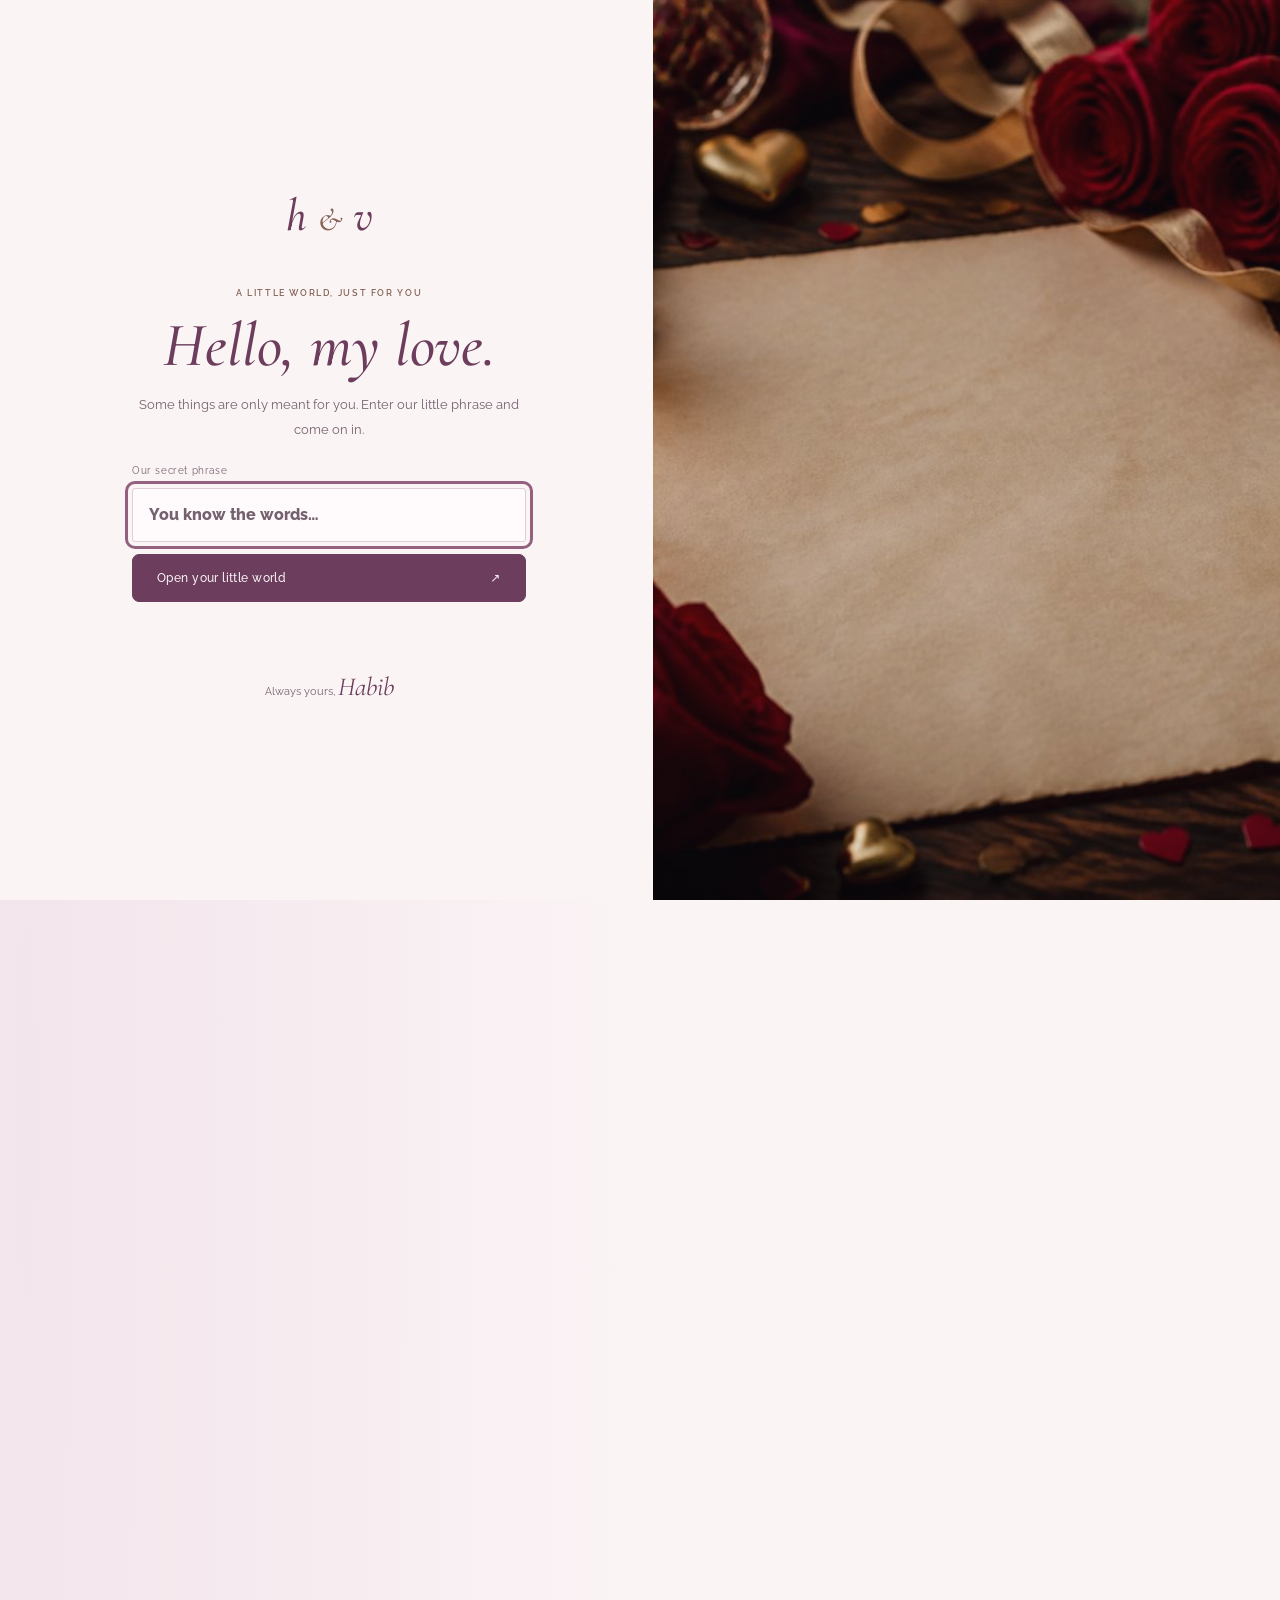
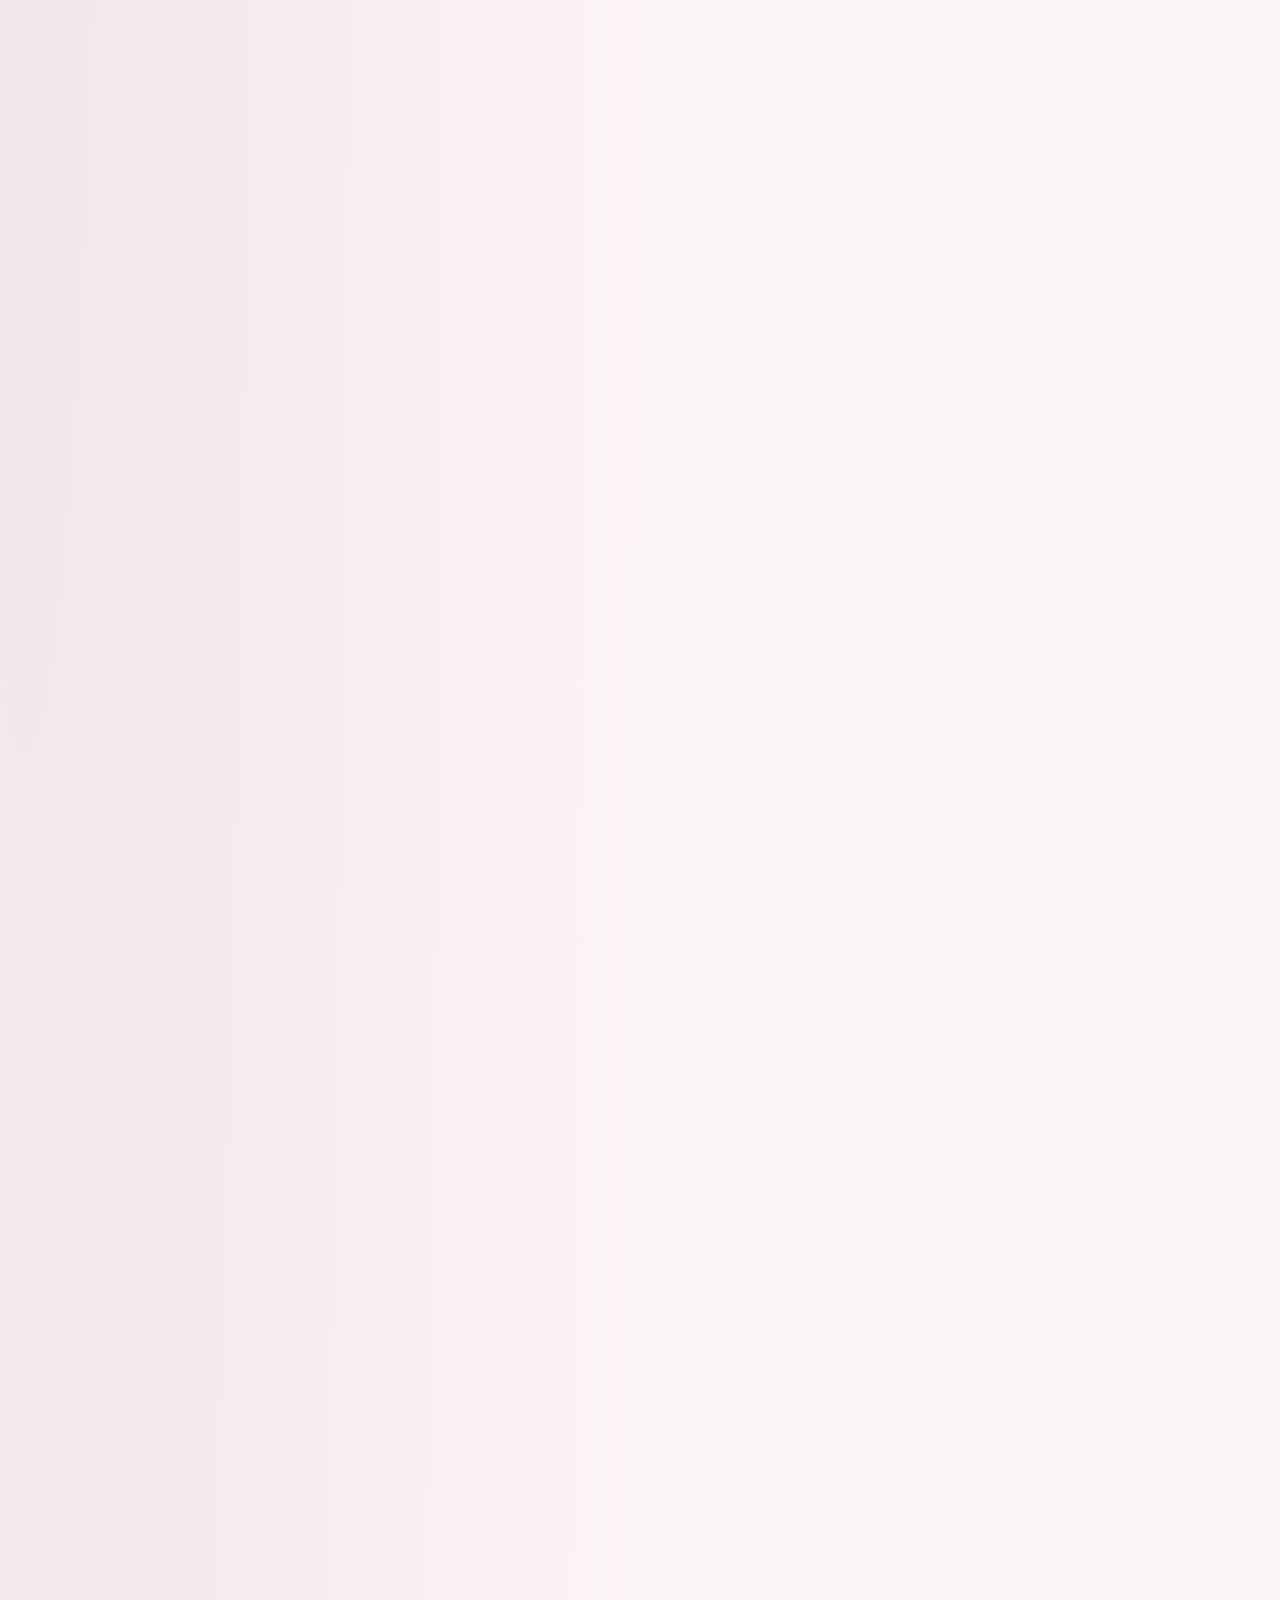
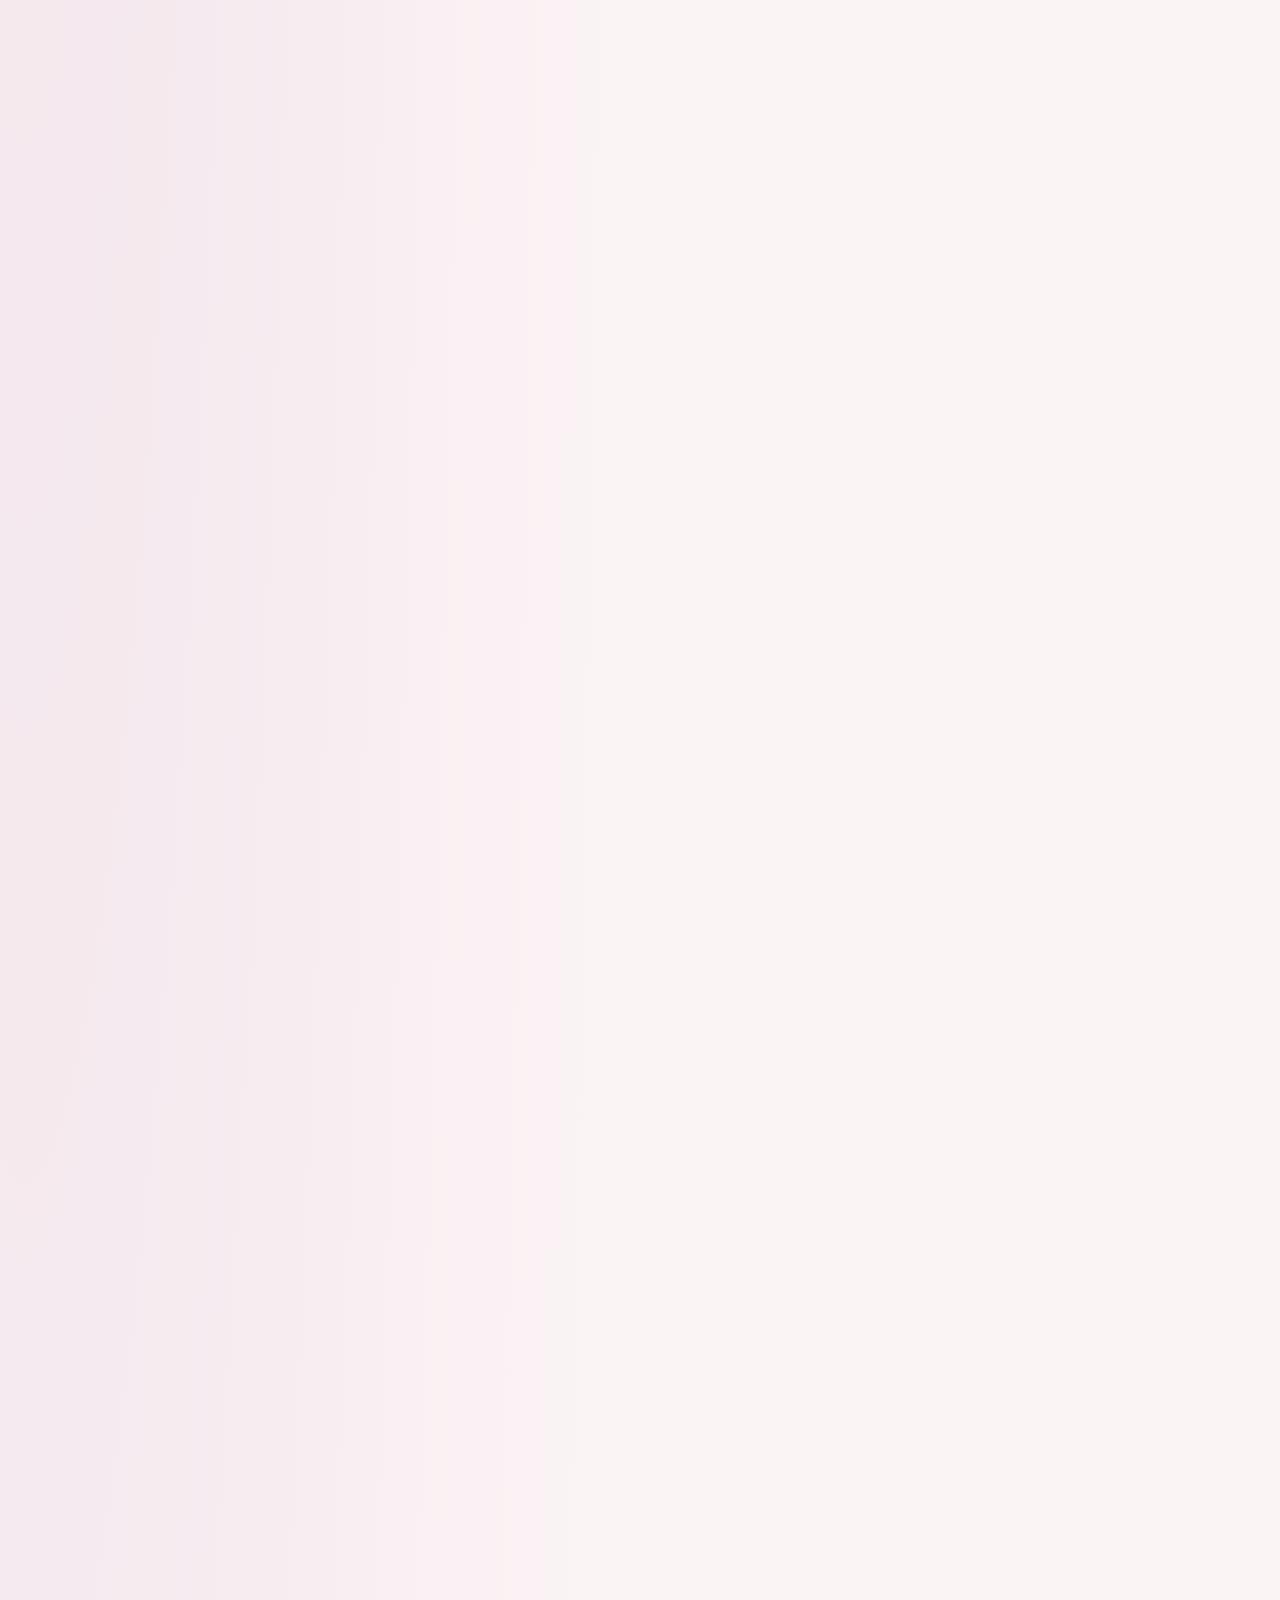
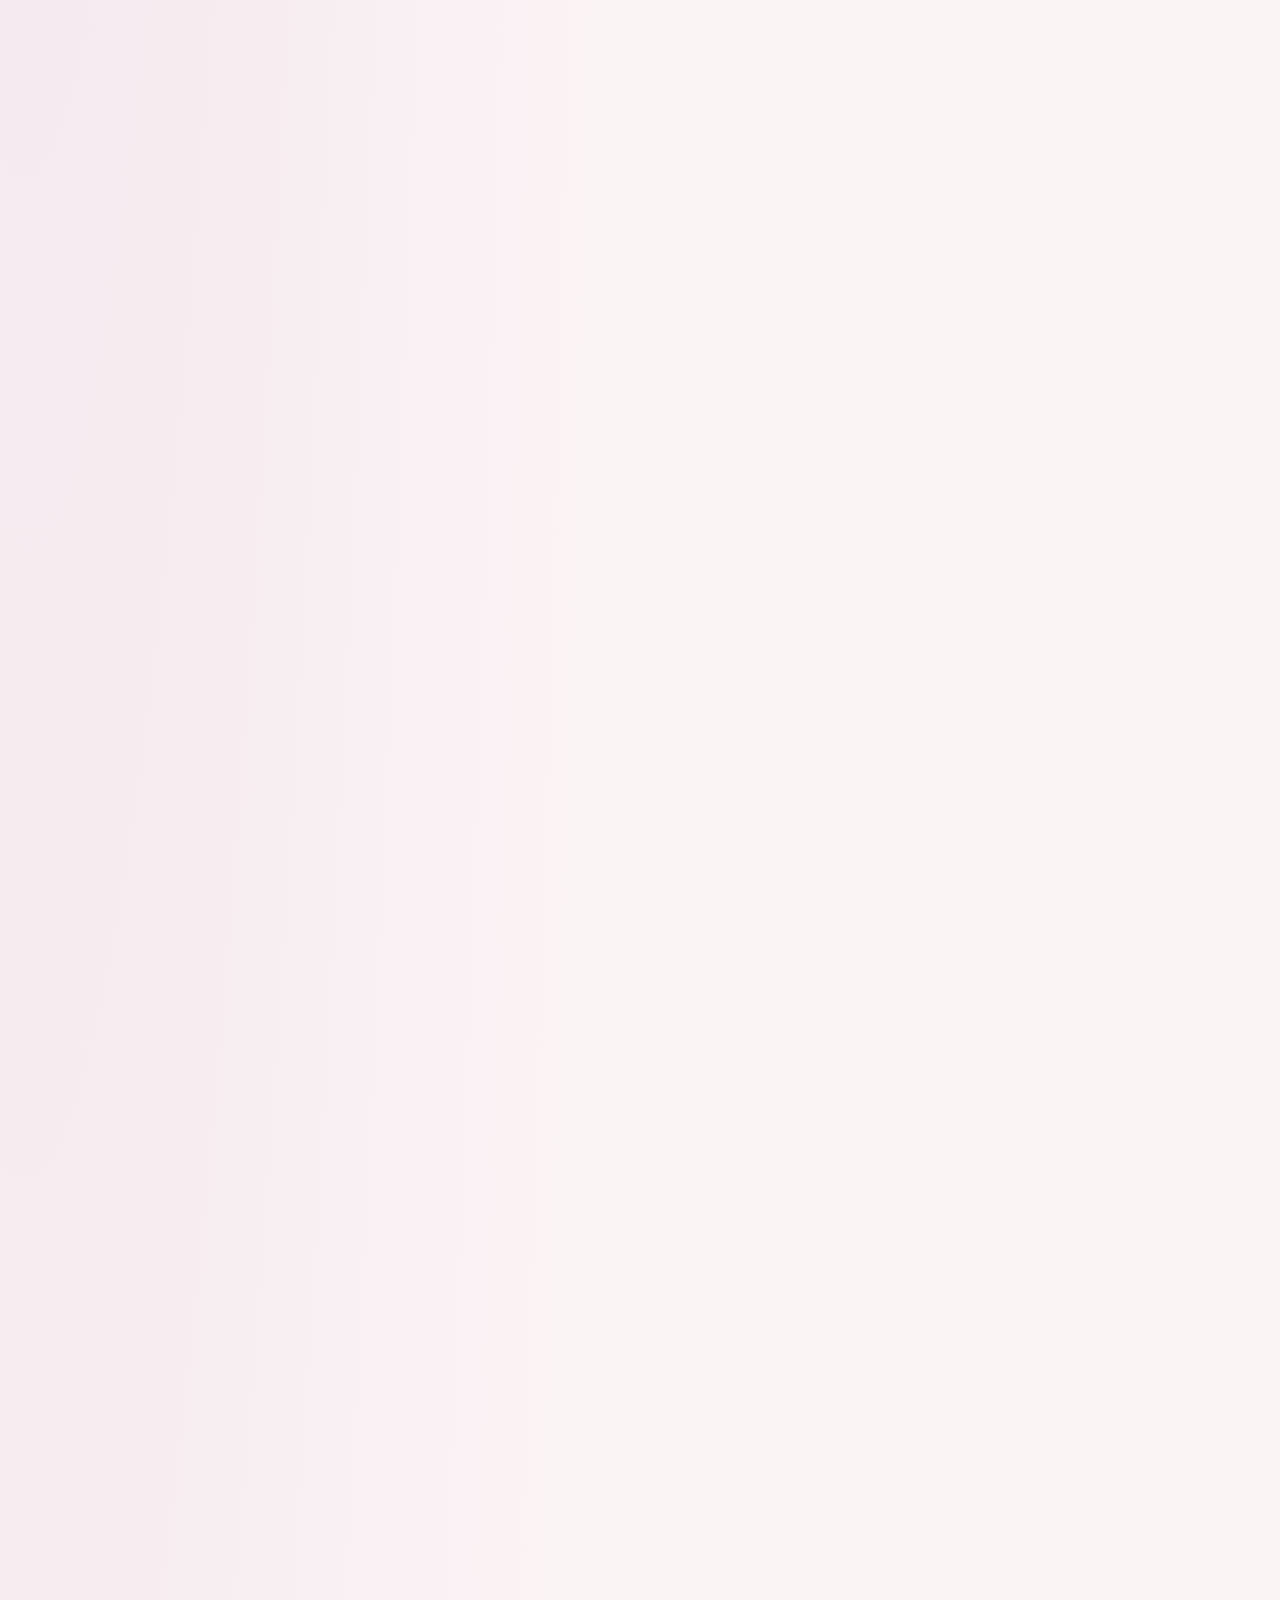
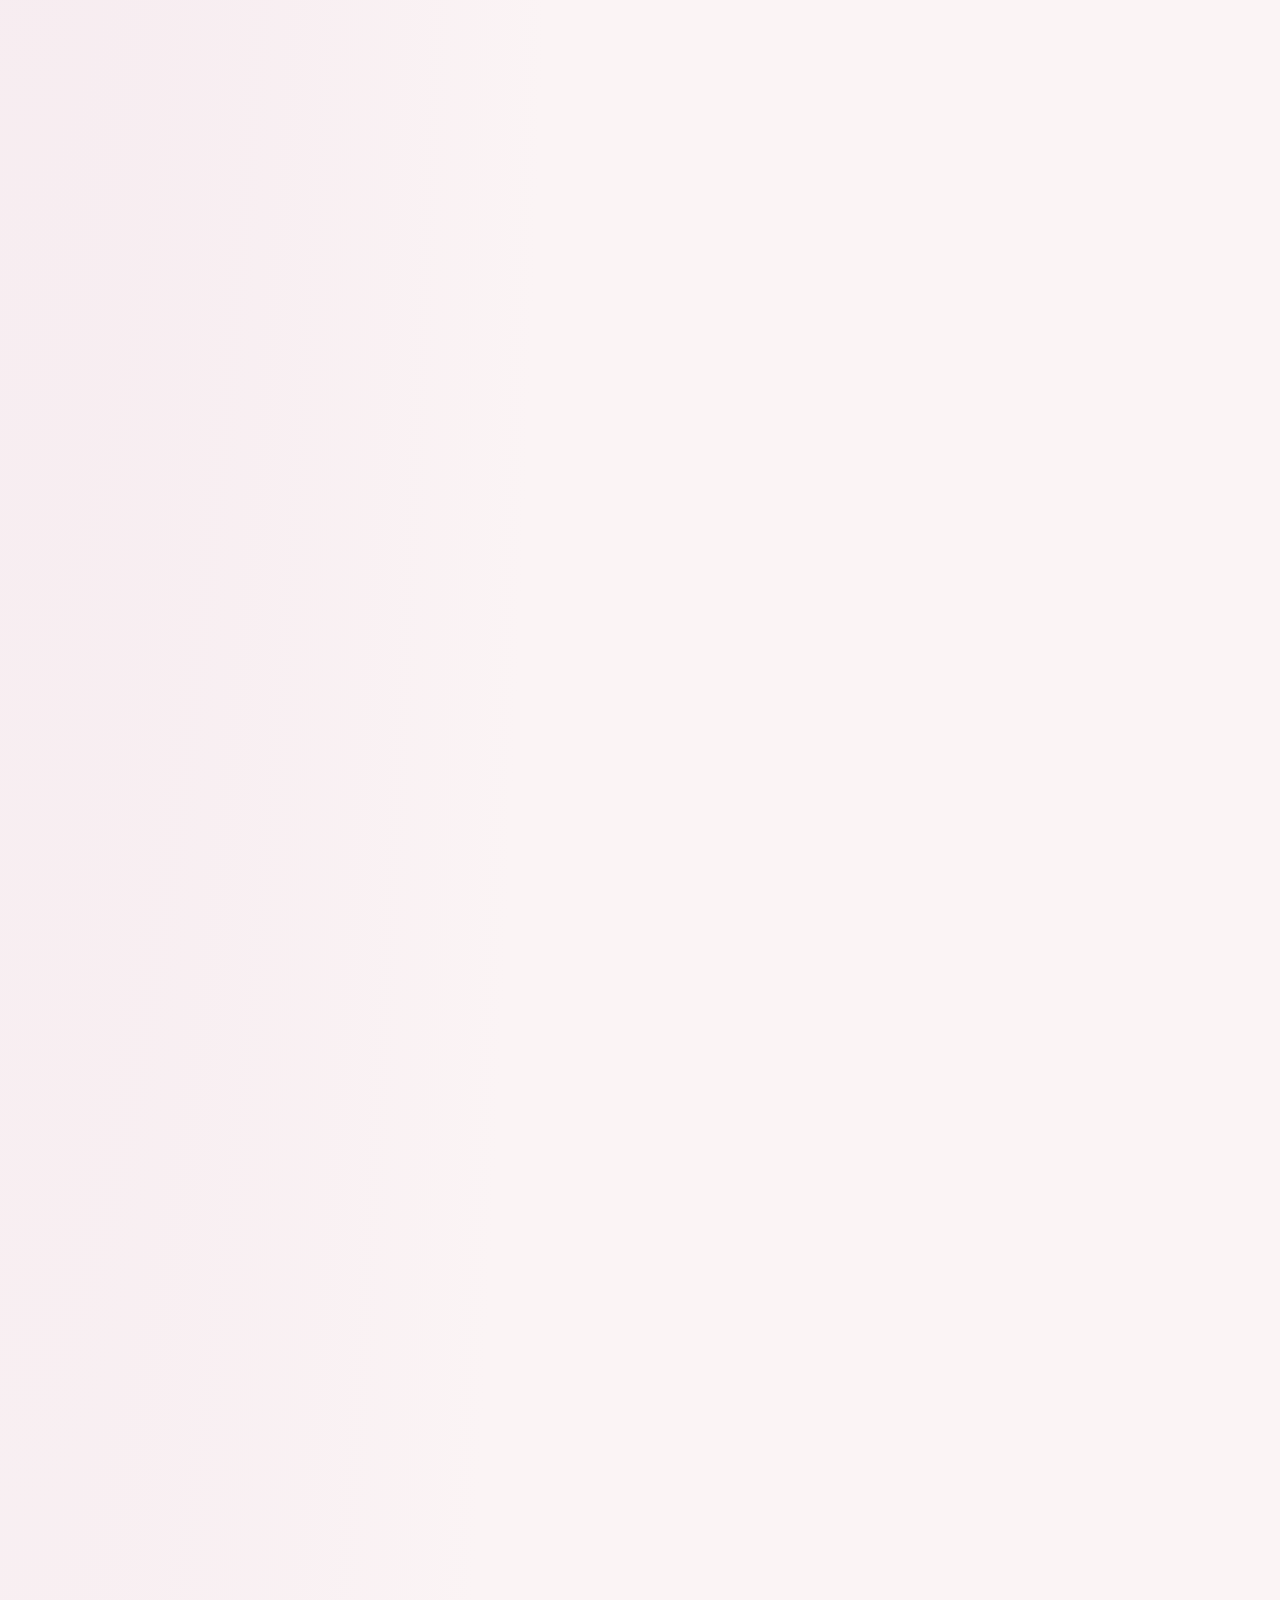
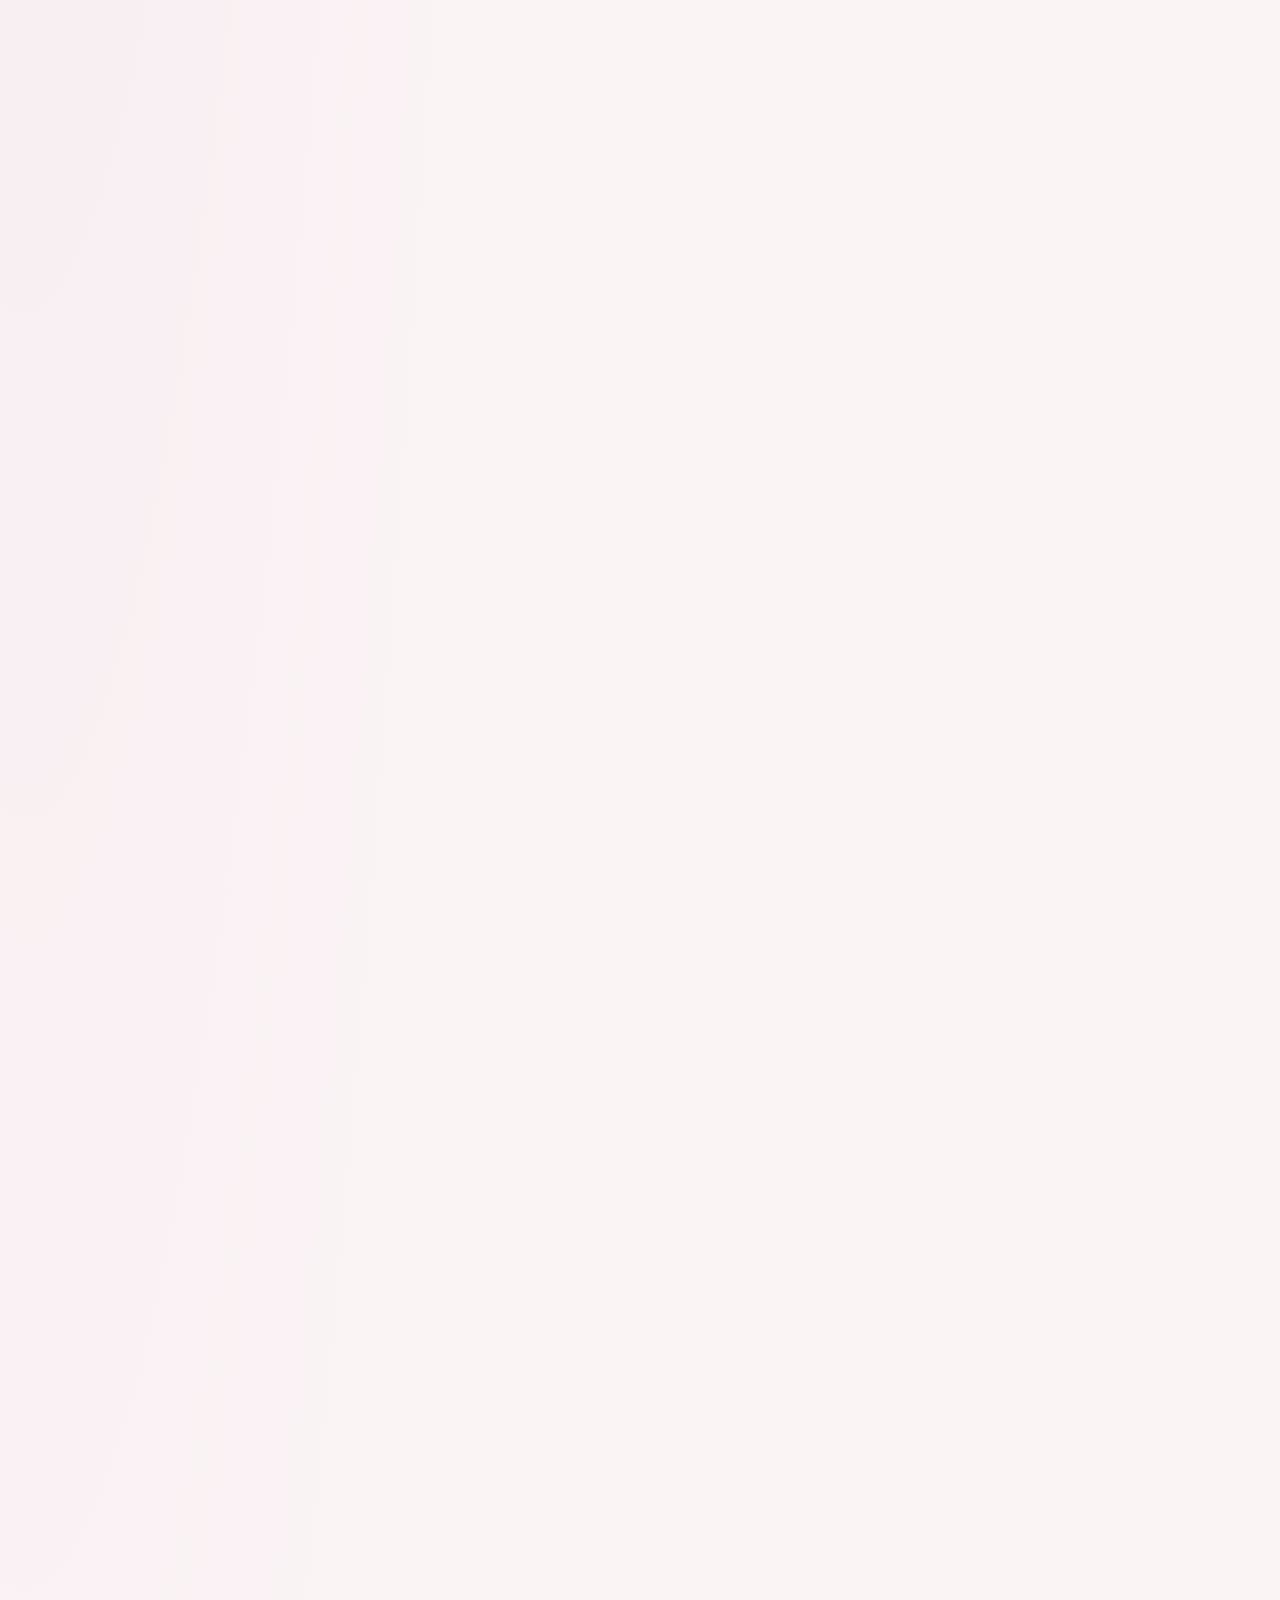
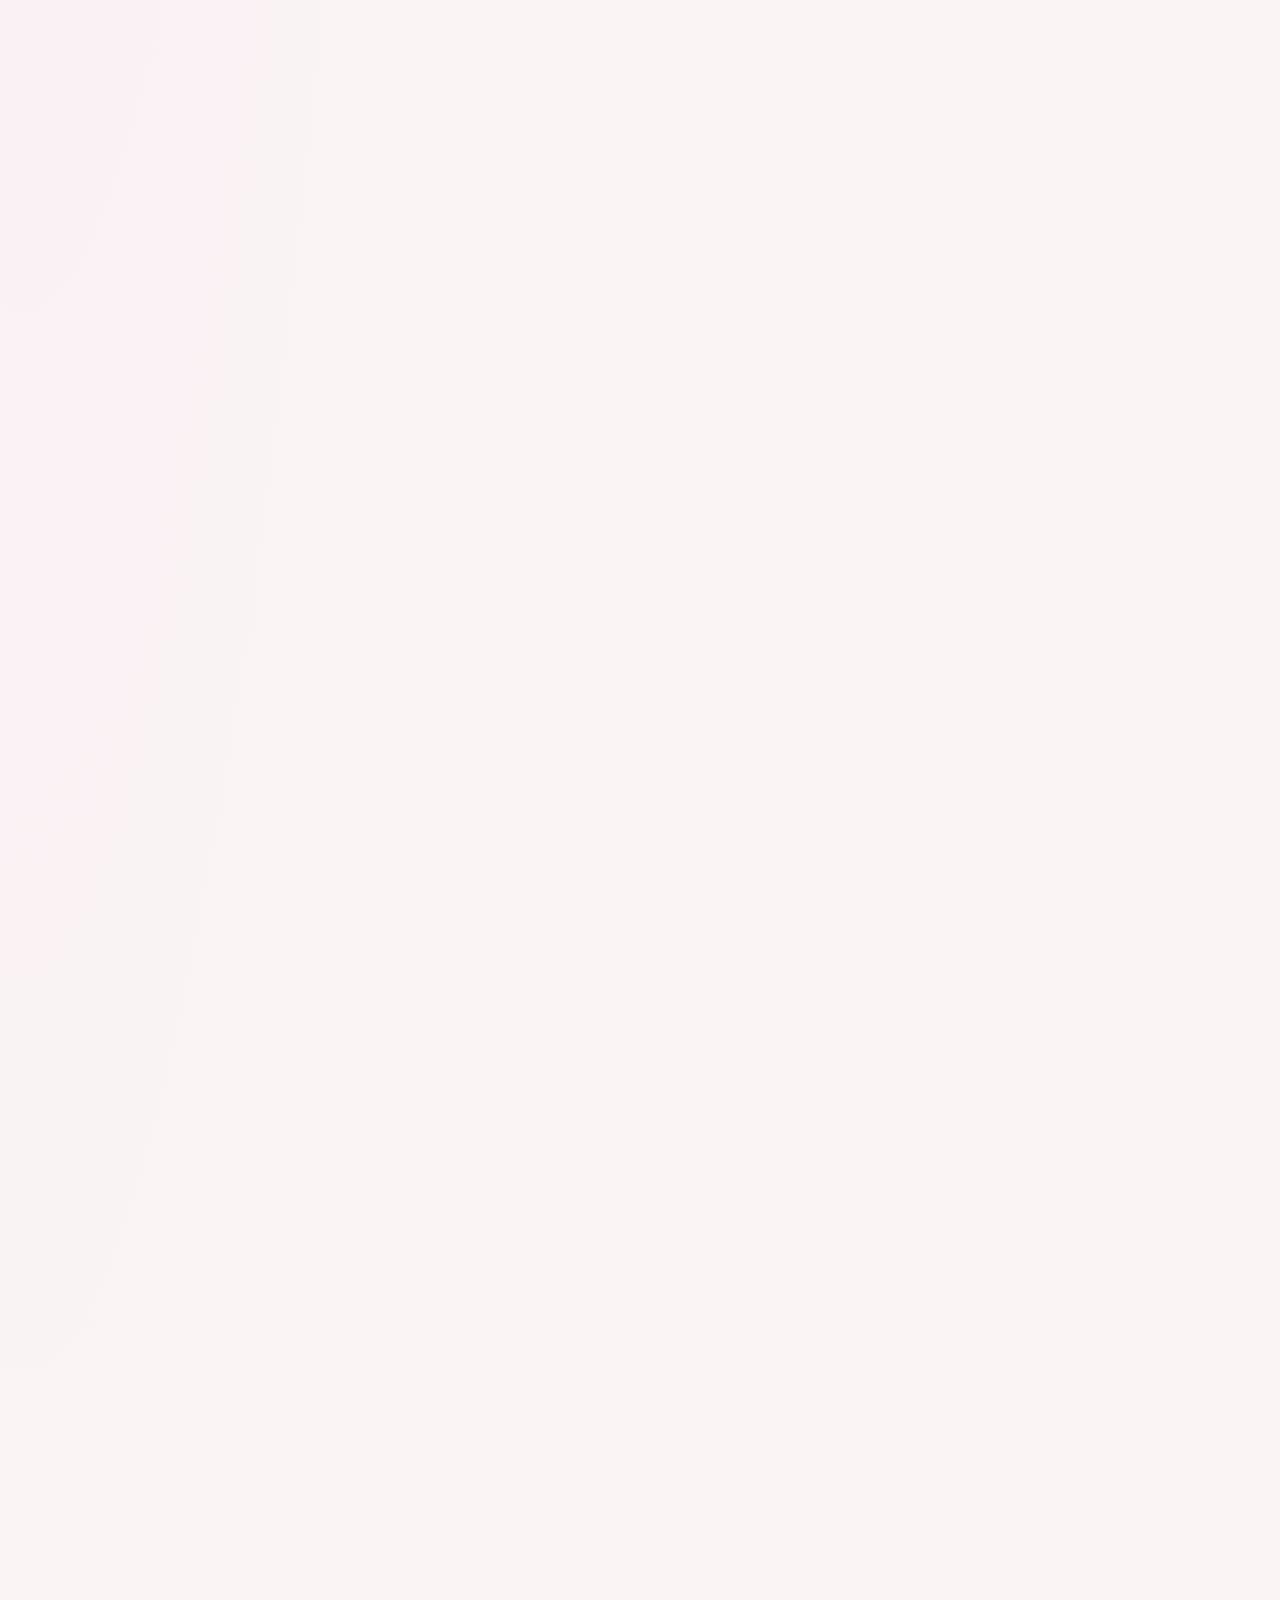
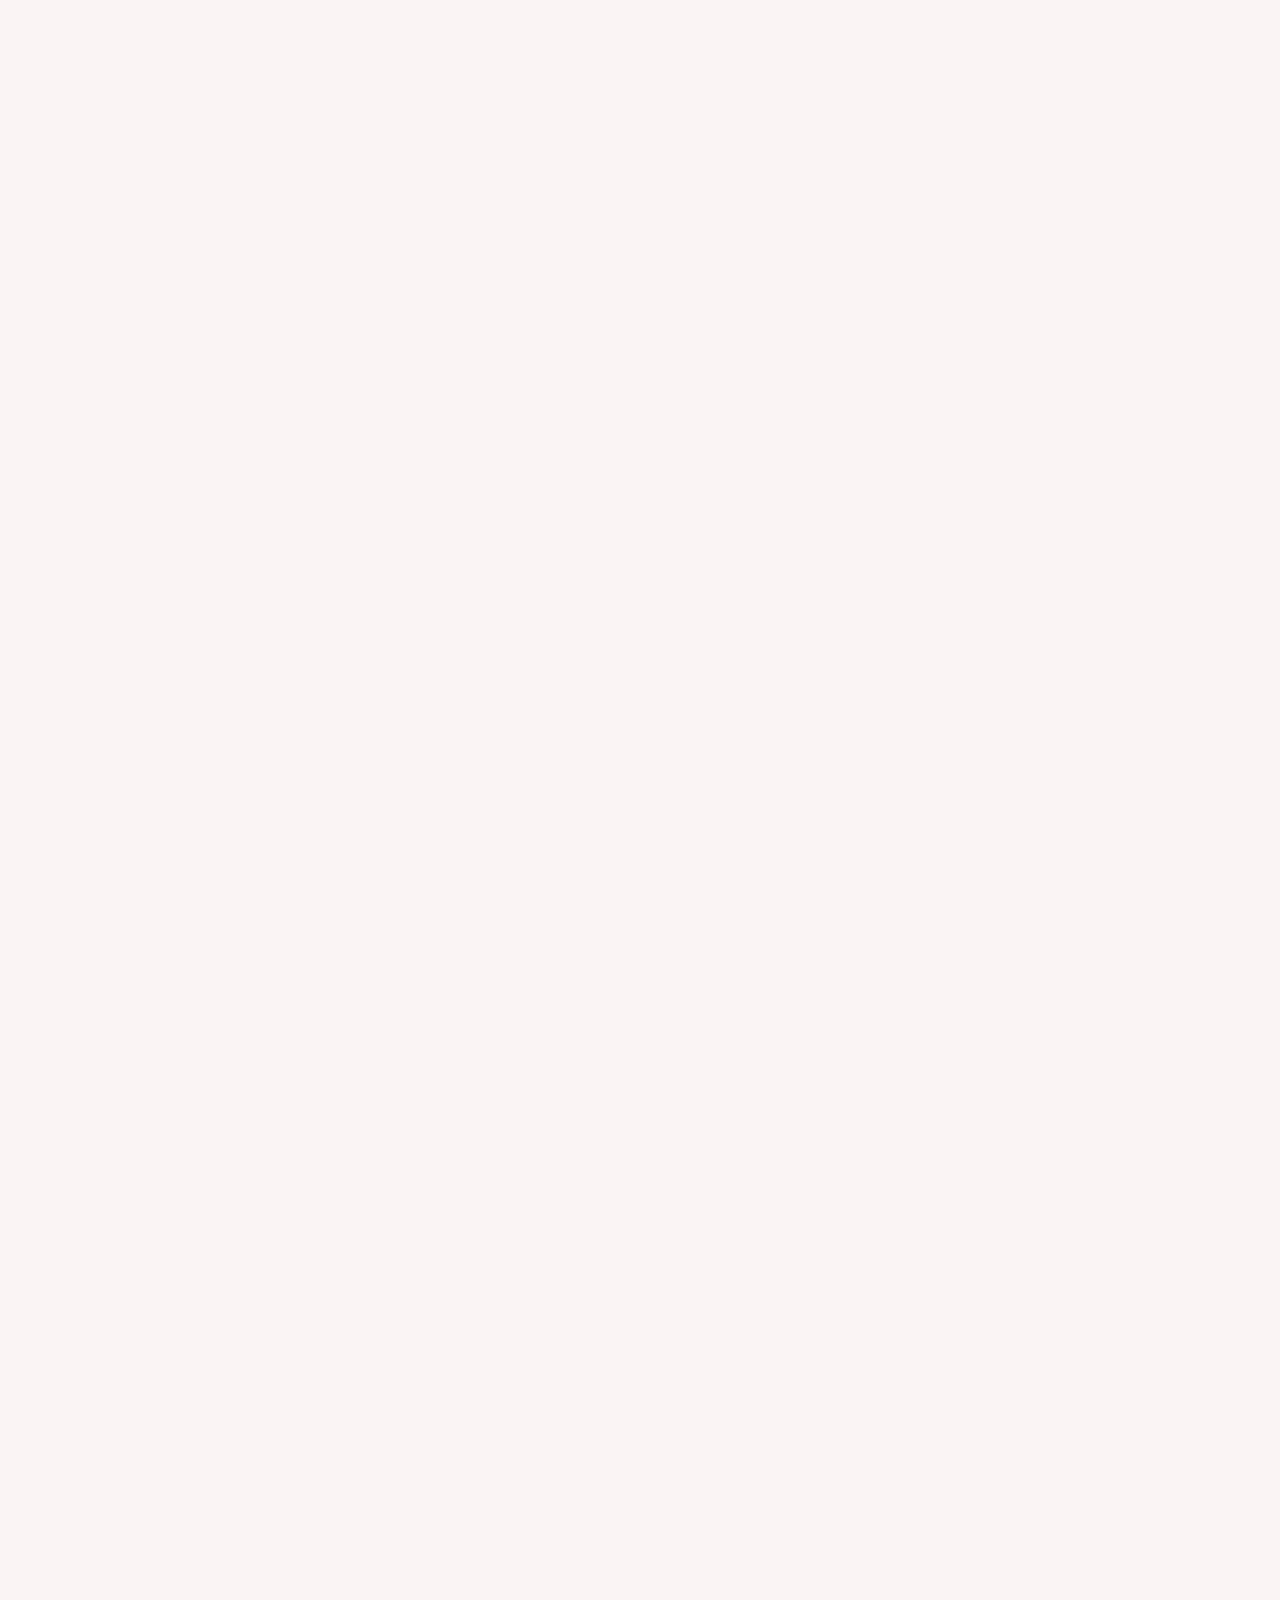
==== commit 636088e7: "Add color palette, bouquet builder, chapter color washes, and sparkle trail Her name shimmers in a m" ====
--- a/index.html
+++ b/index.html
@@ -41,6 +41,15 @@
         </div>
     </section>
 
+    <div class="chapter-wash" aria-hidden="true"></div>
+    <div class="color-flood" id="colorFlood" hidden>
+        <div class="color-flood-inner">
+            <p class="color-flood-of" id="colorFloodOf"></p>
+            <h2 class="color-flood-name" id="colorFloodName"></h2>
+            <p class="color-flood-line" id="colorFloodLine"></p>
+            <button class="color-flood-close" id="colorFloodClose" type="button">Back to us <span aria-hidden="true">↺</span></button>
+        </div>
+    </div>
     <div class="intro-curtain" id="introCurtain" hidden>
         <div class="intro-glow" aria-hidden="true"></div>
         <div class="intro-lines" role="status">
@@ -78,6 +87,7 @@
             </div>
         </header>
         <section class="hero" id="top">
+            <div class="hero-aurora" aria-hidden="true"><span></span><span></span><span></span></div>
             <img class="hero-botanical" src="assets/botanical.svg" width="160" height="260" alt="" aria-hidden="true">
             <div class="hero-content">
                 <p class="eyebrow">For my favourite person, in every lifetime</p>
@@ -115,8 +125,8 @@
                 </div>
                 <div class="love-map-grid">
                     <a href="#chapterOne"><small>Chapter I</small><strong>Words I keep <span aria-hidden="true">↗</span></strong><span>A sealed letter, open-when notes, and fourteen little truths.</span></a>
-                    <a href="#chapterTwo"><small>Chapter II</small><strong>The story of us</strong><span>Where we began, and every chapter still waiting.</span></a>
-                    <a href="#chapterThree"><small>Chapter III</small><strong>Little games</strong><span>Scratch-off love coupons, a quiz, and a jar of somedays.</span></a>
+                    <a href="#chapterTwo"><small>Chapter II</small><strong>The story of us</strong><span>A palette made of you, and every chapter still waiting.</span></a>
+                    <a href="#chapterThree"><small>Chapter III</small><strong>Little games</strong><span>Scratch-off coupons, a bouquet to build, and a jar of somedays.</span></a>
                     <a href="#chapterFour"><small>Chapter IV</small><strong>The same sky</strong><span>Stars to connect, a heartbeat, and a page for your words.</span></a>
                 </div>
             </section>
@@ -155,7 +165,7 @@
                 </div>
             </section>
 
-            <header class="chapter-mark reveal" id="chapterOne">
+            <header class="chapter-mark reveal" id="chapterOne" data-tint="#f4b3c6">
                 <span class="chapter-numeral" aria-hidden="true">I</span>
                 <p class="chapter-kicker">Chapter one</p>
                 <h2 class="chapter-title">Words I keep for you</h2>
@@ -239,7 +249,7 @@
                 </ol>
             </section>
 
-            <header class="chapter-mark reveal" id="chapterTwo">
+            <header class="chapter-mark reveal" id="chapterTwo" data-tint="#f6c39c">
                 <span class="chapter-numeral" aria-hidden="true">II</span>
                 <p class="chapter-kicker">Chapter two</p>
                 <h2 class="chapter-title">The story of us</h2>
@@ -266,6 +276,22 @@
                     </figure>
                 </div>
             </section>
+            <section class="section colors-of-you reveal" id="colorsOfYou" aria-labelledby="colorsTitle">
+                <div class="colors-head">
+                    <p class="eyebrow">A palette, mixed from you</p>
+                    <h2 class="section-title" id="colorsTitle">If you were<br><em>a box of paints.</em></h2>
+                    <p class="section-copy">Every colour I love has a little of you in it. Tap one and step inside it.</p>
+                </div>
+                <div class="palette" role="list">
+                    <button class="swatch-card" type="button" role="listitem" data-color="#f2a7bb" data-ink="#5a1f33" data-name="Peony" data-of="Your laugh" data-line="Bright, a little loud, and my favourite sound in the whole world."><span class="swatch-chip"></span><strong>Peony</strong><small>Your laugh</small></button>
+                    <button class="swatch-card" type="button" role="listitem" data-color="#eab872" data-ink="#4d2f0c" data-name="Honey" data-of="Your eyes when you are happy" data-line="Warm enough to turn any ordinary room into late afternoon light."><span class="swatch-chip"></span><strong>Honey</strong><small>Your happy eyes</small></button>
+                    <button class="swatch-card" type="button" role="listitem" data-color="#bba7de" data-ink="#2f2150" data-name="Lavender" data-of="You, half asleep" data-line="Soft, slow, a little sleepy, and completely impossible not to adore."><span class="swatch-chip"></span><strong>Lavender</strong><small>You, half asleep</small></button>
+                    <button class="swatch-card" type="button" role="listitem" data-color="#9fd0c4" data-ink="#123c35" data-name="Sea glass" data-of="Your kindness" data-line="Clear and gentle, smoothed by everything you have carried so gracefully."><span class="swatch-chip"></span><strong>Sea glass</strong><small>Your kindness</small></button>
+                    <button class="swatch-card" type="button" role="listitem" data-color="#da9a86" data-ink="#4a1f14" data-name="Rose gold" data-of="Your heart" data-line="Rare, warm, and worth more than anything I will ever own."><span class="swatch-chip"></span><strong>Rose gold</strong><small>Your heart</small></button>
+                    <button class="swatch-card" type="button" role="listitem" data-color="#4b2346" data-ink="#fbe7f0" data-name="Plum night" data-of="Your voice at night" data-line="Deep and calm. The last thing I want to hear before I fall asleep."><span class="swatch-chip"></span><strong>Plum night</strong><small>Your voice at night</small></button>
+                </div>
+            </section>
+
             <section class="section cinematic-promise reveal" aria-label="A promise across the distance">
                 <div class="cinematic-promise-image" aria-hidden="true"></div>
                 <div class="cinematic-promise-shade" aria-hidden="true"></div>
@@ -299,7 +325,7 @@
                 </div>
             </section>
 
-            <header class="chapter-mark reveal" id="chapterThree">
+            <header class="chapter-mark reveal" id="chapterThree" data-tint="#c6b2ee">
                 <span class="chapter-numeral" aria-hidden="true">III</span>
                 <p class="chapter-kicker">Chapter three</p>
                 <h2 class="chapter-title">Little games of love</h2>
@@ -315,6 +341,37 @@
                 <div class="coupon-book" id="couponBook"></div>
                 <p class="note-feedback coupon-feedback" id="couponFeedback" role="status"></p>
             </section>
+            <section class="section card bouquet-room reveal" id="bouquet" aria-labelledby="bouquetTitle">
+                <div class="bouquet-copy">
+                    <p class="eyebrow">A florist with only one customer</p>
+                    <h2 class="section-title" id="bouquetTitle">Make yourself<br>a bouquet.</h2>
+                    <p class="section-copy">I cannot hand you flowers today, so here is the whole shop. Pick any you like. Every flower means something.</p>
+                    <div class="flower-picker" role="group" aria-label="Choose flowers">
+                        <button type="button" data-flower="rose"><i style="--f:#c8364f"></i>Rose</button>
+                        <button type="button" data-flower="tulip"><i style="--f:#f07a8f"></i>Tulip</button>
+                        <button type="button" data-flower="daisy"><i style="--f:#fff6e8"></i>Daisy</button>
+                        <button type="button" data-flower="lavender"><i style="--f:#9b84d6"></i>Lavender</button>
+                        <button type="button" data-flower="peony"><i style="--f:#f5b5c6"></i>Peony</button>
+                        <button type="button" data-flower="sunflower"><i style="--f:#f2c14e"></i>Sunflower</button>
+                    </div>
+                    <p class="flower-meaning" id="flowerMeaning" role="status">Tap a flower to add it to your vase.</p>
+                    <div class="bouquet-actions">
+                        <button class="gold-button" id="sendBouquet" type="button">Send it to Habib <span aria-hidden="true">↗</span></button>
+                        <button class="text-link" id="clearBouquet" type="button">Start again</button>
+                    </div>
+                </div>
+                <div class="bouquet-stage" aria-hidden="true">
+                    <svg class="bouquet-svg" id="bouquetSvg" viewBox="0 0 300 360">
+                        <g id="bouquetFlowers"></g>
+                        <path class="vase-back" d="M96 236h108l-6 14H102z"/>
+                        <path class="vase" d="M100 246h100c4 30-6 44-14 58-6 12-4 30 6 44H108c10-14 12-32 6-44-8-14-18-28-14-58Z"/>
+                        <path class="vase-shine" d="M118 262c-3 18 2 32 8 42"/>
+                        <path class="vase-ribbon" d="M104 268c30 8 62 8 92 0"/>
+                    </svg>
+                    <p class="bouquet-count" id="bouquetCount">0 of 9 flowers</p>
+                </div>
+            </section>
+
             <section class="section card reveal" id="meter">
                 <p class="eyebrow">Impossible to measure, still fun to try</p>
                 <h2 class="section-title">How full is my heart?</h2>
@@ -380,7 +437,7 @@
                 </div>
             </section>
 
-            <header class="chapter-mark reveal" id="chapterFour">
+            <header class="chapter-mark reveal" id="chapterFour" data-tint="#9fb6ea">
                 <span class="chapter-numeral" aria-hidden="true">IV</span>
                 <p class="chapter-kicker">Chapter four</p>
                 <h2 class="chapter-title">Under the same sky</h2>
--- a/assets/ultimate.css
+++ b/assets/ultimate.css
@@ -200,3 +200,95 @@
 @media (prefers-reduced-motion: reduce) {
   .intro-curtain { display: none !important; }
 }
+
+/* ── Round two: more colour, more play ── */
+@property --chapter-tint { syntax: '<color>'; inherits: true; initial-value: transparent; }
+body { transition: --chapter-tint 1.4s ease; }
+.chapter-wash { position: fixed; inset: 0; z-index: -1; pointer-events: none; background: radial-gradient(ellipse 70% 55% at 100% 0%, color-mix(in srgb, var(--chapter-tint) 30%, transparent), transparent 70%), radial-gradient(ellipse 60% 50% at 0% 100%, color-mix(in srgb, var(--chapter-tint) 22%, transparent), transparent 70%); }
+body[data-mood="midnight"] .chapter-wash { opacity: .55; }
+
+/* Hero: her name in moving colour, light drifting behind it. */
+.hero { position: relative; isolation: isolate; }
+.hero-aurora { position: absolute; inset: 0; z-index: -2; overflow: hidden; pointer-events: none; }
+.hero-aurora span { position: absolute; width: 46vmax; height: 46vmax; border-radius: 50%; filter: blur(70px); opacity: .5; animation: aurora 22s ease-in-out infinite alternate; }
+.hero-aurora span:nth-child(1) { top: -18%; left: -12%; background: color-mix(in srgb, var(--crimson-soft) 45%, transparent); }
+.hero-aurora span:nth-child(2) { top: 10%; right: -20%; background: color-mix(in srgb, #bba7de 50%, transparent); animation-duration: 26s; animation-delay: -8s; }
+.hero-aurora span:nth-child(3) { bottom: -30%; left: 25%; background: color-mix(in srgb, #eab872 40%, transparent); animation-duration: 30s; animation-delay: -15s; }
+body[data-mood="midnight"] .hero-aurora span { opacity: .32; }
+@keyframes aurora { 0% { transform: translate(0, 0) scale(1); } 50% { transform: translate(6vw, 4vh) scale(1.15); } 100% { transform: translate(-4vw, -3vh) scale(.92); } }
+.hero-title { background: linear-gradient(100deg, var(--crimson) 15%, var(--crimson-soft) 35%, var(--accent) 48%, #e7a1b7 56%, var(--crimson) 80%); background-size: 260% 100%; -webkit-background-clip: text; background-clip: text; -webkit-text-fill-color: transparent; animation: name-shimmer 9s ease-in-out infinite; padding-right: .08em; }
+.hero-title span { -webkit-text-fill-color: var(--accent); }
+@keyframes name-shimmer { 0%, 100% { background-position: 0% 50%; } 50% { background-position: 100% 50%; } }
+
+/* Multicolour celebrations. */
+.burst-piece { text-shadow: none !important; }
+
+/* The colours of you. */
+.colors-of-you { padding: 20px 0; }
+.colors-head { text-align: center; max-width: 600px; margin: 0 auto 34px; }
+.colors-head .section-title em { color: var(--crimson-soft); }
+.palette { display: grid; grid-template-columns: repeat(6, minmax(0, 1fr)); gap: 14px; }
+.swatch-card { position: relative; display: flex; flex-direction: column; align-items: flex-start; gap: 4px; padding: 10px 10px 16px; border: 1px solid var(--edge); border-radius: 10px; background: var(--surface); text-align: left; transition: transform .35s cubic-bezier(.2,.9,.2,1.2), box-shadow .35s; box-shadow: var(--card-shadow); }
+.swatch-card:hover, .swatch-card:focus-visible { transform: translateY(-6px) rotate(-1.5deg); box-shadow: 0 18px 36px color-mix(in srgb, var(--swatch) 40%, transparent); }
+.swatch-chip { display: block; width: 100%; aspect-ratio: 1 / 1.15; margin-bottom: 10px; border-radius: 6px; background: radial-gradient(circle at 30% 25%, color-mix(in srgb, white 35%, var(--swatch)), var(--swatch) 60%); box-shadow: inset 0 -10px 20px #0000001a; }
+.swatch-card strong { padding: 0 4px; font: italic 500 22px/1.1 'Cormorant Garamond', Georgia, serif; color: var(--crimson); }
+.swatch-card small { padding: 0 4px; font-size: 9px; letter-spacing: .14em; text-transform: uppercase; color: var(--muted); }
+.color-flood { position: fixed; inset: 0; z-index: 20500; display: grid; place-items: center; padding: 30px; background: var(--flood); color: var(--flood-ink); clip-path: circle(0 at var(--flood-x) var(--flood-y)); transition: clip-path .7s cubic-bezier(.7,0,.2,1); cursor: pointer; }
+.color-flood.is-open { clip-path: circle(150vmax at var(--flood-x) var(--flood-y)); }
+.color-flood-inner { max-width: 560px; text-align: center; opacity: 0; transform: translateY(16px); transition: opacity .5s .35s, transform .5s .35s; }
+.color-flood.is-open .color-flood-inner { opacity: 1; transform: none; }
+.color-flood-of { margin: 0 0 8px; font-size: 11px; letter-spacing: .24em; text-transform: uppercase; }
+.color-flood-name { margin: 0 0 20px; font: italic 500 clamp(64px, 14vw, 130px)/.95 'Cormorant Garamond', Georgia, serif; letter-spacing: -.03em; color: inherit; }
+.color-flood-line { margin: 0 auto 34px; max-width: 420px; font: italic 500 clamp(22px, 3vw, 28px)/1.45 'Cormorant Garamond', Georgia, serif; }
+.color-flood-close { min-height: 44px; padding: 10px 22px; border: 1px solid currentColor; border-radius: 999px; background: transparent; color: inherit; font-size: 11px; letter-spacing: .14em; text-transform: uppercase; }
+
+/* Bouquet builder. */
+.bouquet-room { display: grid; grid-template-columns: 1fr 1fr; gap: clamp(24px, 5vw, 60px); align-items: center; }
+.bouquet-copy .section-title, .bouquet-copy .section-copy, .bouquet-copy .eyebrow { text-align: left; }
+.flower-picker { display: grid; grid-template-columns: repeat(3, minmax(0, 1fr)); gap: 8px; margin-top: 24px; }
+.flower-picker button { display: flex; align-items: center; gap: 9px; min-height: 46px; padding: 8px 12px; border: 1px solid var(--edge); border-radius: 999px; background: var(--surface-soft); color: var(--crimson); font-size: 12px; transition: transform .2s, border-color .2s, background .2s; }
+.flower-picker button:hover { border-color: var(--accent); background: var(--rose-wash); }
+.flower-picker button:active { transform: scale(.94); }
+.flower-picker i { flex: none; width: 16px; height: 16px; border-radius: 50% 50% 50% 4px; background: var(--f); box-shadow: inset 0 0 0 1px #0000001f; transform: rotate(-45deg); }
+.flower-meaning { min-height: 56px; margin: 18px 0 6px; font: italic 500 21px/1.4 'Cormorant Garamond', Georgia, serif; color: var(--crimson); }
+.bouquet-actions { display: flex; align-items: center; gap: 22px; flex-wrap: wrap; }
+.bouquet-actions .text-link { background: none; border-width: 0 0 1px; }
+.bouquet-stage { position: relative; border-radius: 10px; background: radial-gradient(circle at 50% 38%, color-mix(in srgb, #f4b3c6 30%, var(--surface-soft)), var(--surface-soft) 70%); padding: 10px 10px 0; }
+.bouquet-svg { display: block; width: 100%; max-height: 430px; overflow: visible; }
+.vase { fill: color-mix(in srgb, var(--surface) 55%, transparent); stroke: var(--accent); stroke-width: 1.6; }
+.vase-back { fill: color-mix(in srgb, var(--accent) 35%, transparent); }
+.vase-shine { fill: none; stroke: color-mix(in srgb, white 70%, transparent); stroke-width: 3; stroke-linecap: round; }
+.vase-ribbon { fill: none; stroke: var(--crimson-soft); stroke-width: 4; stroke-linecap: round; }
+.stem { fill: none; stroke: #6f8f68; stroke-width: 2.6; stroke-linecap: round; }
+.leaf { fill: #86a77c; }
+.bloom-inner { animation: sway 5s ease-in-out infinite; animation-delay: var(--d); transform-box: fill-box; transform-origin: 50% 100%; }
+.bloom.is-new .stem { stroke-dasharray: 260; stroke-dashoffset: 260; animation: grow-stem .7s ease-out forwards; }
+.bloom.is-new .leaf { opacity: 0; animation: fade-in .4s .5s forwards; }
+.bloom.is-new .bloom-head { animation: bloom-pop .6s .45s cubic-bezier(.3,1.6,.5,1) both; transform-box: fill-box; transform-origin: center; }
+@keyframes grow-stem { to { stroke-dashoffset: 0; } }
+@keyframes fade-in { to { opacity: 1; } }
+@keyframes bloom-pop { from { scale: 0; } to { scale: 1; } }
+@keyframes sway { 0%, 100% { rotate: -3deg; } 50% { rotate: 3deg; } }
+.bouquet-count { margin: 0; padding: 10px 0 14px; text-align: center; font-size: 10px; letter-spacing: .16em; text-transform: uppercase; color: var(--muted); }
+
+/* Sparkle trail. */
+.trail-spark { position: fixed; z-index: 16500; pointer-events: none; font-size: 13px; line-height: 1; translate: -50% -50%; animation: trail .9s ease-out forwards; }
+@keyframes trail { from { opacity: 1; transform: scale(1); } to { opacity: 0; transform: translate(var(--drift), 26px) scale(.3) rotate(90deg); } }
+
+@media (max-width: 899px) {
+  .palette { grid-template-columns: repeat(3, minmax(0, 1fr)); }
+  .bouquet-room { grid-template-columns: 1fr; }
+}
+@media (max-width: 699px) {
+  .palette { gap: 10px; }
+  .swatch-card strong { font-size: 19px; }
+  .swatch-card small { font-size: 7px; letter-spacing: .1em; }
+  .colors-head .section-title { font-size: 42px !important; }
+  .flower-picker { grid-template-columns: repeat(2, minmax(0, 1fr)); }
+  .bouquet-stage { order: -1; }
+  .hero-aurora span { filter: blur(50px); }
+}
+@media (prefers-reduced-motion: reduce) {
+  .trail-spark, .hero-aurora { display: none !important; }
+  .color-flood { transition: none; }
+}
